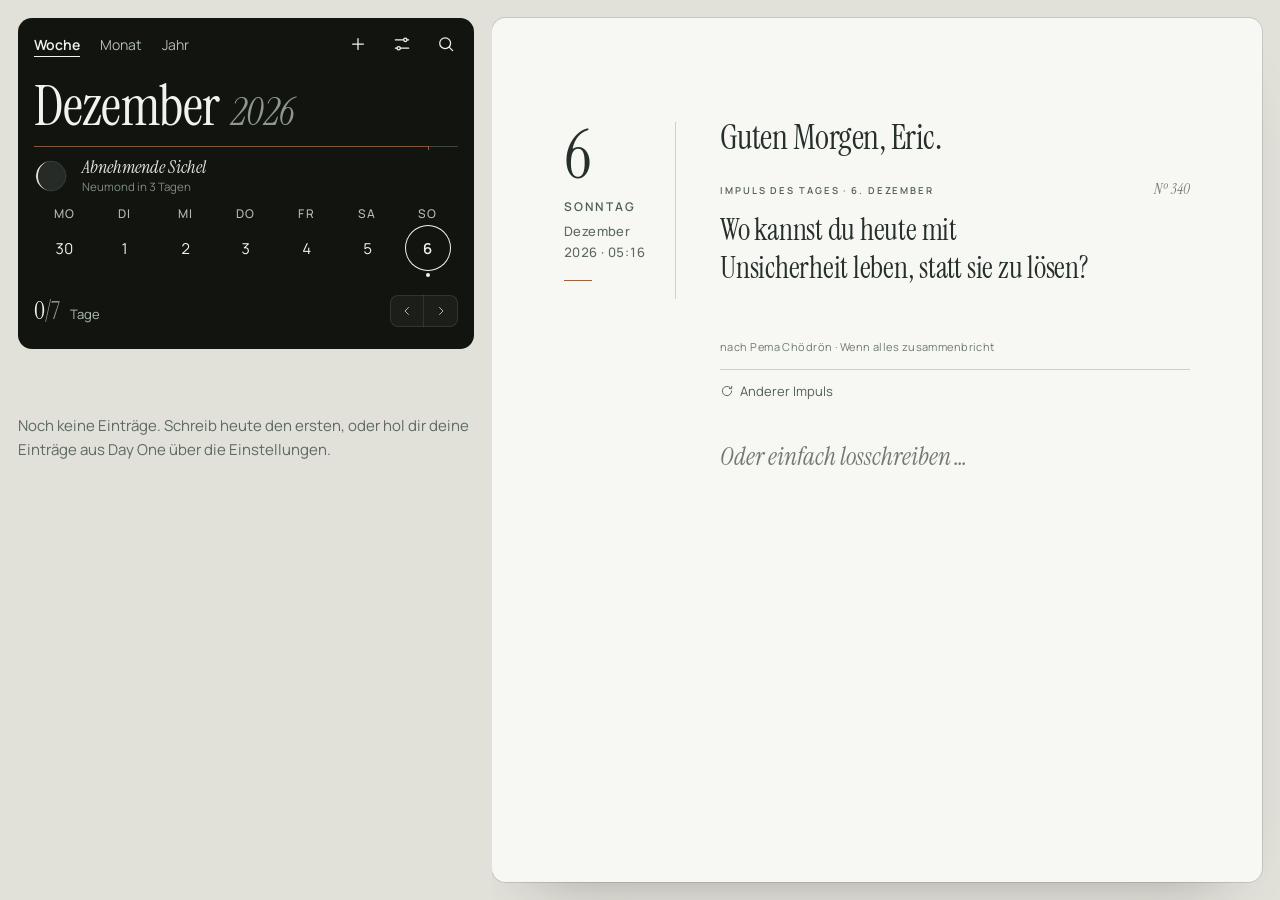
==== index.html @ 0375ea0b "Jahreslinie, Mond, Ort & Wetter (PLAN 7) Co-Authored-By: Claude Opus 5.5 <noreply@anthropic.com> Cla" ====
<!doctype html>
<html lang="de">
<head>
<meta charset="utf-8">
<meta name="viewport" content="width=device-width, initial-scale=1, viewport-fit=cover">
<title>Journal</title>
<meta name="theme-color" content="#12150f">
<script>/* Licht schon vor dem ersten Bild setzen – sonst blendet der Hintergrund beim Öffnen sichtbar nach */
try { var L = localStorage.getItem('journal.light') || 'auto', H = new Date().getHours(), R = document.documentElement;
  R.dataset.light = L === 'auto' ? (H >= 5 && H < 10 ? 'morgen' : H >= 17 && H < 21 ? 'abend' : (H >= 21 || H < 5) ? 'spaet' : 'tag') : 'tag';
  if (L === 'nacht') R.classList.add('night'); } catch (e) {}</script>
<meta name="apple-mobile-web-app-capable" content="yes">
<meta name="mobile-web-app-capable" content="yes">
<meta name="apple-mobile-web-app-status-bar-style" content="black-translucent">
<meta name="apple-mobile-web-app-title" content="Journal">
<link rel="manifest" href="manifest.webmanifest">
<link rel="apple-touch-icon" href="icons/apple-touch-icon.png">
<link rel="icon" href="icons/icon-192.png">
<link rel="preconnect" href="https://fonts.googleapis.com">
<link rel="preconnect" href="https://fonts.gstatic.com" crossorigin>
<link href="https://fonts.googleapis.com/css2?family=Instrument+Serif:ital@0;1&family=Manrope:wght@400;500;600&family=Newsreader:ital,opsz,wght@0,6..72,400;0,6..72,500;1,6..72,400&display=swap" rel="stylesheet">
<style>
:root{
  --paper:#eeece6; --stone:#e3e2dc; --ink:#26302b; --ink2:#4a554e; --muted:#5d6a62; --olive:#506055; --line:#cfd0c8;
  --night:#12150f; --linen:#f2f3ef; --mist:#b1bdb3; --dim:#8d998f; --nline:#3b4740; --empty:#d4d4cb;
  --serif:'Instrument Serif', Georgia, 'Times New Roman', serif;
  --sans:'Manrope', system-ui, -apple-system, 'Segoe UI', sans-serif;
  --safe-t:env(safe-area-inset-top, 0px); --safe-b:env(safe-area-inset-bottom, 0px);
  --ease:cubic-bezier(0.2, 0.7, 0.2, 1);
  --sheet:cubic-bezier(0.32, 0.72, 0, 1); /* iOS-artige Kurve, wie bei Vaul */
  --t1:.16s; --t2:.28s; --t3:.55s; --t4:.82s; /* Bewegungssystem: nur diese Dauern */
  --dimtext:#6f7a71; /* grauer Hilfstext auf Papier (4,5:1); --dim bleibt für Symbole und dunklen Kopf */
  --copper:#a35f3a;
  --side:492px; --sheetbg:#f6f5f1; --card:rgba(38,48,43,.05); --cardh:rgba(38,48,43,.085); --cardp:rgba(38,48,43,.12);
}
*{box-sizing:border-box;-webkit-tap-highlight-color:transparent}
html{touch-action:manipulation;overscroll-behavior:none}
button,label,.hero,.pnav,.enav,.legend,.kicker,.stats,.minibar{-webkit-user-select:none;user-select:none;-webkit-touch-callout:none}
[contenteditable],input{-webkit-user-select:text;user-select:text}
html,body{margin:0;height:100%;background:var(--night);color:var(--ink);font-family:var(--sans);-webkit-font-smoothing:antialiased;-webkit-text-size-adjust:100%}
body{overflow:hidden;overscroll-behavior:none}
button{font:inherit;color:inherit;background:none;border:0;padding:0;margin:0;cursor:pointer}
button:focus-visible,a:focus-visible,label:focus-within{outline:2px solid var(--olive);outline-offset:2px}
[contenteditable]:focus,[contenteditable]:focus-visible{outline:none}
[hidden]{display:none !important}
.sr{position:absolute;width:1px;height:1px;overflow:hidden;clip:rect(0 0 0 0);white-space:nowrap}
.statusfill{position:fixed;left:0;right:0;top:0;height:var(--safe-t);background:var(--night);z-index:50;pointer-events:none}

.app{position:fixed;inset:0;overflow:hidden}
.view{position:absolute;inset:0;background:var(--paper);overflow-y:auto;overflow-x:hidden;-webkit-overflow-scrolling:touch;overscroll-behavior-y:contain;
  transition:transform .44s var(--sheet), visibility 0s linear 0s}
.view.dragging{will-change:transform}
.view::after{content:'';position:fixed;inset:0;background:#080a08;opacity:0;pointer-events:none;transition:opacity .44s var(--sheet);z-index:20}
.view.is-under::after{opacity:var(--dim,.12)}
.view.dragging::after{transition:none}
.view.is-top{transform:none;visibility:visible;z-index:3;box-shadow:-1px 0 0 rgba(8,10,8,.12), -10px 0 24px -14px rgba(8,10,8,.3)}
.view.is-under{transform:translateX(-28%);visibility:visible;z-index:2}
.view.is-off{transform:translateX(100%);visibility:hidden;z-index:1;transition:transform .44s var(--sheet), visibility 0s linear .44s}
#home{box-shadow:none}
.view.dragging{transition:none}
.view.sheeting{border-radius:var(--r,0px) var(--r,0px) 0 0;box-shadow:0 -1px 0 rgba(8,10,8,.06), 0 -18px 40px -24px rgba(8,10,8,.55)}
.view.sheet-under{border-radius:14px;transform-origin:50% 0}

/* shared type */
.title{margin:8px 0 0;height:64px;display:flex;align-items:baseline;gap:12px;font-family:var(--serif);font-weight:400;white-space:nowrap}
.title .t{font-size:64px;line-height:64px;letter-spacing:-.015em}
.title .y{font-size:44px;line-height:1;font-style:italic;color:var(--dim)}
.kicker{font-size:12px;font-weight:500;letter-spacing:.18em;text-transform:uppercase;color:var(--olive)}
.iconbtn{width:44px;height:44px;display:flex;align-items:center;justify-content:center;border-radius:50%}
.count{font-family:var(--serif);font-size:30px;line-height:1;font-variant-numeric:tabular-nums}
.count .of{color:var(--dim)}

/* home */
#home{background:linear-gradient(var(--night) 0 50%, var(--paper) 50% 100%)}
.hero{background:var(--night);color:var(--linen);padding:calc(var(--safe-t) + 8px) 24px 20px}
#home > .hero:first-of-type{padding-bottom:0}
.herorest{padding-top:0;padding-bottom:8px;display:flow-root}
.stickytitle{position:sticky;top:var(--safe-t);z-index:6;background:var(--night);color:var(--linen);padding:0 24px}
.stickytitle .title{margin:0;padding-top:8px;height:72px;position:relative;z-index:1;clip-path:inset(-40px -40px -14px -40px)} /* Rollen endet an der Kante der dunklen Fläche – Unterlängen bleiben sichtbar */
.stickytitle::after{content:'';position:absolute;left:0;right:0;top:100%;height:28px;opacity:0;transition:opacity .2s var(--ease);pointer-events:none;
  background:linear-gradient(var(--night), var(--night)) left top / 100% 14px no-repeat,
             radial-gradient(circle at 100% 100%, transparent 13.5px, var(--night) 14px) left bottom / 14px 14px no-repeat,
             radial-gradient(circle at 0 100%, transparent 13.5px, var(--night) 14px) right bottom / 14px 14px no-repeat} /* die Liste läuft mit runden Ecken unter dem Kopf durch – wie ein Blatt */
.stickytitle.stuck::after{opacity:1}
@media (max-width:959px){.stickytitle::after{display:none}}
.stickysearch{position:absolute;right:14px;top:8px;color:var(--linen);opacity:0;transform:translateY(-12px);pointer-events:none;
  transition:opacity .3s var(--ease), transform .45s var(--sheet)}
.stickytitle.stuck .stickysearch{opacity:1;transform:none;pointer-events:auto}
#homeTitle,#homeTitleNext{transform-origin:0 70%;transition:scale .5s var(--sheet)}
.stickytitle .titlenext{position:absolute;left:24px;top:0;opacity:0;pointer-events:none}
.topbar{height:44px;display:flex;justify-content:flex-end;align-items:center;gap:0;margin-right:-10px}
.weekline{height:1px;background:var(--nline);margin-top:16px;position:relative}
.todayline{position:relative;height:20px;margin-top:4px;--hw:0px;--gl:0px;--gr:0px;--c:-4px} /* --c: optische Mitte für die Kursive */
.todayline::before,.todayline::after{content:'';position:absolute;top:50%;height:1px;background:var(--nline);transition:width .55s var(--sheet)}
.todayline::before{left:0;width:calc(50% + var(--c) - var(--hw) - var(--gl))}
.todayline::after{right:0;width:calc(50% - var(--c) - var(--hw) - var(--gr))}
.todayline.on{--hw:var(--hwon,28px)}
.todayline.on.dir-r{--gl:10px;--gr:36px} .todayline.on.dir-l{--gl:36px;--gr:10px}
.twbtn{position:absolute;left:50%;top:50%;width:180px;height:44px;transform:translate(-50%,-50%);opacity:0;pointer-events:none;transition:opacity .45s var(--ease)}
.todayline.on .twbtn{opacity:1;pointer-events:auto}
.twbtn .tw{position:absolute;left:50%;top:50%;transform:translate(calc(-50% + var(--c)),-50%);color:var(--linen);font-family:var(--serif);font-style:italic;font-size:21px;line-height:1;white-space:nowrap}
.twbtn .ar{position:absolute;top:50%;margin-top:-9px;color:var(--linen);transition:opacity .3s var(--ease)}
.twbtn .ar-r{left:calc(50% + var(--c) + var(--hw) + 9px)}
.twbtn .ar-l{right:calc(50% - var(--c) + var(--hw) + 9px)}
.todayline.dir-r .ar-l,.todayline.dir-l .ar-r{opacity:0}
.twbtn:active .tw,.twbtn:active .ar{opacity:.6}
/* iPhone-Startseite (PLAN 4a): Monat im dunklen Kopf. Der Monatsblock (.weekwrap, 6 Zeilen à 48px) bleibt beim Scrollen mit dem Finger 1:1 gekoppelt:
   er hängt oben fest (sticky, top negativ), die Zeilen laufen über --p (0 offen … 1 eingeklappt, aus der Scrollposition) zur Woche des gewählten Tages zusammen. */
.mwd{position:sticky;top:calc(var(--safe-t) + var(--tb, 80px) + 16px);z-index:6;height:28px;background:var(--night);color:var(--mist);padding:6px 24px 0;box-sizing:border-box;
  display:grid;grid-template-columns:repeat(7,minmax(0,1fr));text-align:center;font-size:12px;font-weight:500;letter-spacing:.1em;line-height:14px}
.yline{position:relative;height:1px;background:var(--nline);--yp:50%}
.yline::before{content:'';position:absolute;left:0;top:0;height:1px;width:var(--yp);background:color-mix(in srgb, var(--copper) 70%, transparent)}
.yline::after{content:'';position:absolute;top:-3px;left:var(--yp);width:1px;height:7px;background:var(--copper)}
.ylinew{position:sticky;top:calc(var(--safe-t) + var(--tb, 80px));z-index:6;height:16px;background:var(--night);padding:8px 24px 0;box-sizing:border-box} /* Jahreslinie (PLAN 7): kupfern bis heute, mit Marke */
.ylinew .yrmini{top:-2px;margin-top:0;z-index:3}
/* Mond und Sonne (PLAN 7): eine leise Zeile unter der Jahreslinie; scrollt am iPhone unter die Linie weg */
.sky{display:flex;align-items:center;gap:14px;height:34px;color:var(--mist)}
.skyw{background:var(--night);padding:8px 24px 12px}
.sky .moon{flex:0 0 34px;width:34px;height:34px;display:block}
.sky .mtx{display:flex;flex-direction:column;gap:2px;min-width:0}
.sky .mn{font-family:var(--serif);font-style:italic;font-size:18px;line-height:1.1;color:#e2e6df;white-space:nowrap}
.sky .mx{font-size:11.5px;line-height:1.2;color:#7f8b81;font-variant-numeric:tabular-nums;white-space:nowrap}
.sky .sun{margin-left:auto;display:flex;align-items:center;gap:14px;font-size:12px;color:#9aa59c;font-variant-numeric:tabular-nums;opacity:0;transition:opacity var(--t3) var(--ease)}
.sky .sun.on{opacity:1}
.sky .sun > span{display:flex;align-items:center;gap:6px}
.sky .sun svg{width:15px;height:15px}
.weekwrap{position:sticky;top:calc(var(--safe-t) + var(--tb, 80px) + 44px - var(--hch, 240px));z-index:5;height:calc(var(--hch, 240px) + 48px);background:var(--night);overflow-x:clip;overflow-y:visible;touch-action:pan-y;--p:0;transition:height var(--t3) var(--sheet)} /* --hch = (Zeilen − 1) × 48px: der Block ist so hoch wie der Monat Zeilen hat */
.weekwrap::after{content:'';position:absolute;left:0;right:0;top:100%;height:28px;opacity:0;transition:opacity var(--t1) var(--ease);pointer-events:none;
  background:linear-gradient(var(--night), var(--night)) left top / 100% 14px no-repeat,
             radial-gradient(circle at 100% 100%, transparent 13.5px, var(--night) 14px) left bottom / 14px 14px no-repeat,
             radial-gradient(circle at 0 100%, transparent 13.5px, var(--night) 14px) right bottom / 14px 14px no-repeat} /* die Liste läuft mit runden Ecken unter der eingeklappten Woche durch */
.weekwrap.pinned::after{opacity:1}
.wkmini,.yrmini{position:absolute;right:24px;top:100%;margin-top:-6px;z-index:2;height:20px;padding:0 10px 0 7px;border-radius:10px;display:flex;align-items:center;gap:5px;background:var(--night);color:var(--linen);
  box-shadow:inset 0 0 0 1px rgba(242,243,239,.2);font-family:var(--serif);font-style:italic;font-size:15px;line-height:1;opacity:0;transform:translate3d(0,-6px,0) scale(.92);pointer-events:none;
  transition:opacity var(--t1) var(--ease), transform var(--t2) var(--sheet)} /* eingeklappt: kleine Heute-Kapsel am unteren Rand des Kopfs, damit man auch beim Scrollen zurück zu heute kommt */
.wkmini.on,.yrmini.on{opacity:1;transform:none;pointer-events:auto;transition:opacity var(--t2) var(--ease), transform var(--t3) var(--sheet)}
.wkmini svg,.yrmini svg{width:10px;height:10px;transition:transform var(--t2) var(--sheet)} .wkmini.dir-r svg,.yrmini.dir-r svg{transform:rotate(180deg)}

/* Jahr (PLAN 4b): Ein Tipp auf den Monatstitel zoomt den Monat an seinen Platz im Jahr (iPhone: Kopf der Startseite, Mac: Seitenleiste).
   Die Jahresebene (.ylay) liegt als eigene Ebene über dem Monat: jeder Tag ist ein absolut platziertes Feld (.yz), Monate/Übersicht sind nur zwei Lagen
   derselben Felder (--mx/--my bzw. --ox/--oy), dadurch wandert beim Umschalten jeder Tag einzeln (0,9s --sheet, gestaffelt nach Monat) und alles ist
   unterbrechbar: Klassen (.pre, .o, .zhide) umschalten, die Übergänge kehren von der aktuellen Stelle um. */
.zmo{transform-origin:0 0;transition:transform .9s var(--sheet), opacity var(--t3) var(--ease) .4s}
.zmo.zhide{transform:translate3d(var(--zx,0px),var(--zy,0px),0) scale(var(--zsx,.3),var(--zsy,.3));opacity:0;pointer-events:none;transition:transform .9s var(--sheet), opacity var(--t2) var(--ease) .5s}
.ylay{position:absolute;left:0;top:0;right:0;height:100%;z-index:3;visibility:visible;transition:visibility 0s;--ms:11px;--mfs:7.5px;--ys:#4a564e}
.ylay.mac{--ms:10px;--mfs:7px}
.ylay.pre{visibility:hidden;transition:visibility 0s 1.2s}
.ylay .yz{position:absolute;display:grid;place-items:center;pointer-events:none;left:var(--mx);top:var(--my);width:var(--mw);height:var(--mh);
  transition:left .9s var(--sheet) var(--sdl,0s), top .9s var(--sheet) var(--sdl,0s), width .9s var(--sheet) var(--sdl,0s), height .9s var(--sheet) var(--sdl,0s), opacity var(--t3) var(--ease) var(--edl,0s), transform var(--t4) var(--sheet) var(--edl,0s)}
.ylay.o .yz{left:var(--ox);top:var(--oy);width:var(--ow);height:var(--oh)}
.ylay.pre .yz{opacity:0;transform:translate3d(var(--ax,0px),var(--ay,0px),0) scale(.9);
  transition:left .9s var(--sheet) var(--sdl,0s), top .9s var(--sheet) var(--sdl,0s), width .9s var(--sheet) var(--sdl,0s), height .9s var(--sheet) var(--sdl,0s), opacity var(--t2) var(--ease), transform var(--t4) var(--sheet)}
.ylay .yz i{display:grid;place-items:center;position:relative;width:var(--ms);height:var(--ms);border-radius:50%;font-style:normal;font-weight:600;font-size:var(--mfs);line-height:1;font-variant-numeric:tabular-nums;color:var(--mist);
  transition:width .9s var(--sheet) var(--sdl,0s), height .9s var(--sheet) var(--sdl,0s), font-size var(--t3) var(--ease), background-color var(--t3) var(--ease), color var(--t3) var(--ease), box-shadow var(--t3) var(--ease)}
.ylay .yz.e i{background:var(--linen);color:var(--night)}
.ylay .yz.f i{color:var(--ys)}
.ylay .yz.t i{color:var(--linen);box-shadow:inset 0 0 0 1px var(--linen)}
.ylay .yz.e.n i{box-shadow:0 0 0 1.5px var(--night), 0 0 0 2.5px var(--linen)}
.ylay.o .yz i{width:6px;height:6px;font-size:0}
.ylay.o .yz.m i{background:var(--nline)}
.ylay.o .yz.f i{width:2px;height:2px;background:var(--ys)}
.ylay.o .yz.t i{width:8px;height:8px;box-shadow:inset 0 0 0 1.5px var(--linen)}
.ylay.o .yz.e.n i{box-shadow:0 0 0 1.5px var(--night), 0 0 0 2.5px var(--linen)}
.ylay .yl{position:absolute;left:var(--lmx);top:var(--lmy);font-size:9.5px;font-weight:600;letter-spacing:.18em;line-height:1;color:var(--mist);pointer-events:none;white-space:nowrap;
  transition:left .9s var(--sheet), top .9s var(--sheet), opacity var(--t3) var(--ease) var(--edl,0s), color var(--t3) var(--ease)}
.ylay.mac .yl{font-size:10.5px}
.ylay.o .yl{left:var(--lox);top:var(--loy)}
.ylay.pre .yl{opacity:0;transition:left .9s var(--sheet), top .9s var(--sheet), opacity var(--t2) var(--ease)}
.ylay .yl.now{color:var(--linen)}
.ylay .yh{position:absolute;left:var(--hmx);top:var(--hmy);width:var(--hmw);height:var(--hmh);border:0;background:none;padding:0;border-radius:6px;cursor:pointer;-webkit-tap-highlight-color:transparent;
  transition:left .9s var(--sheet), top .9s var(--sheet), width .9s var(--sheet), height .9s var(--sheet), background-color var(--t1) var(--ease)}
.ylay.o .yh{left:var(--hox);top:var(--hoy);width:var(--how);height:var(--hoh)}
.ylay.pre .yh{pointer-events:none}
.ylay .yh:active{background:rgba(242,243,239,.08)}
@media (hover:hover) and (pointer:fine){ .ylay .yh:hover{background:rgba(242,243,239,.06)} }
.ylay .ymk,.ymk{position:absolute;left:0;right:0;top:var(--mky,2px);height:14px;font-size:12px;font-weight:500;line-height:14px;color:var(--mist);font-variant-numeric:tabular-nums;opacity:0;pointer-events:none;transition:opacity var(--t2) var(--ease)}
.ymk span{position:absolute;top:0;transform:translateX(-50%)}
.ylay.o:not(.pre) .ymk{opacity:1;transition:opacity var(--t3) var(--ease) .3s}
.yseg{visibility:hidden;position:relative;display:inline-grid;grid-template-columns:1fr 1fr;height:32px;border-radius:16px;box-shadow:inset 0 0 0 1px var(--nline);opacity:0;pointer-events:none;transform:scale(.96);
  transition:opacity var(--t2) var(--ease), transform var(--t2) var(--sheet), visibility 0s var(--t2)}
.yseg button{position:relative;z-index:1;width:86px;padding:0;font-size:12.5px;font-weight:500;color:var(--mist);transition:color var(--t3) var(--ease)}
.yseg button[aria-pressed="true"]{color:var(--night)}
.yseg .ysk{position:absolute;top:2px;bottom:2px;left:2px;width:calc(50% - 2px);border-radius:14px;background:var(--linen);transition:transform var(--t3) var(--sheet)}
.yseg.o .ysk{transform:translateX(100%)}
#home.yr .yseg,#sidecal.is-year .yseg{visibility:visible;opacity:1;pointer-events:auto;transform:none;transition:opacity var(--t3) var(--ease) .25s, transform var(--t3) var(--sheet) .25s, visibility 0s}
.hfr{position:relative}
.hfr .yseg{position:absolute;right:34px;top:50%;margin-top:-16px}
.scnav .yseg{position:absolute;left:50%;top:50%;margin:-16px 0 0 -86px}
.mwd > span{transition:opacity var(--t2) var(--ease)}
.mwd .ymk{top:6px}
#home.yr.yo .mwd .ymk{opacity:1;transition:opacity var(--t3) var(--ease) .3s}
#home.yr .mwd > span:not(.ymk){opacity:0}
.weekwrap.yrt{transition-duration:.9s}
.weekwrap.yr{height:var(--yh,472px)}
#home.yr,#home.ylock{overflow:hidden}
.snap,.snap *{transition:none !important}
.ylay.dragging .yz{transform:translate3d(var(--dx,0px),0,0);opacity:var(--do,1);transition:none}
#home.yr .wkpill{opacity:0;pointer-events:none}
.wkpill{transition:opacity var(--t3) var(--ease)}
#home.yr .wkpill{transition:opacity var(--t2) var(--ease)}
#home .list,#home .fadebot{transition:background-color 1.2s, opacity var(--t3) var(--ease) .3s}
#home.yr .list,#home.yr .fadebot{opacity:.5;pointer-events:none;transition:background-color 1.2s, opacity var(--t2) var(--ease)}
.calpanel{position:relative}
@media (prefers-reduced-motion:reduce){ .ylay *,.zmo,.zmo.zhide,.yseg,.yseg *{transition-duration:.01s !important;transition-delay:0s !important} }
.stickytitle.stuck .stickysearch{transition-delay:.18s}
.mpanel{flex:0 0 33.3333%;padding:0 24px;display:grid;grid-template-columns:repeat(7,minmax(0,1fr));grid-auto-rows:48px;align-content:start}
.mday{height:48px;display:flex;justify-content:center;align-items:flex-start;padding:4px 0 0;
  transform:translate3d(0,calc((var(--hch, 240px) - var(--r) * 48px) * var(--p)),0)}
.mday:not(.srow){opacity:max(0, calc(1 - var(--p) * 1.8));transform:translate3d(0,calc((var(--hch, 240px) - var(--r) * 48px) * var(--p)),0) scale(calc(1 - .12 * var(--p)))}
.mday.out:not(.srow){opacity:min(.32, max(0, calc(1 - var(--p) * 1.8)))}
.mday.out.srow{opacity:calc(.32 + .68 * var(--p))}
.weekwrap.col .mday:not(.srow){pointer-events:none}
.mday .dot{transition:transform var(--t1) var(--ease)}
.mday:active .dot{transform:scale(.9)}
#weektrack .dot,#weektrack .is-sel .dot{box-shadow:none}
#weektrack .dot::before{content:'';position:absolute;inset:-4px;border-radius:50%;box-shadow:0 0 0 1px var(--linen);opacity:0;transform:scale(.86);
  transition:opacity var(--t1) var(--ease), transform var(--t3) var(--sheet);pointer-events:none;will-change:transform,opacity} /* Ring = eigene Ebene: nur opacity/scale, kein Schatten-Übergang */
#weektrack .is-sel .dot::before{opacity:1;transform:none;transition:opacity var(--t2) var(--ease), transform var(--t3) var(--sheet)}
#weektrack .dot::after{top:calc(100% + 4px)}
.weektrack,.caltrack{display:flex;width:300%;transform:translateX(-33.3333%)}
.weekpanel{flex:0 0 33.3333%;padding:0 24px;display:grid;grid-template-columns:repeat(7,minmax(0,1fr))}
.wday{display:flex;flex-direction:column;align-items:center;gap:8px}
.wday .wd{font-size:12px;font-weight:500;letter-spacing:.1em;color:var(--mist)}
.dot{width:36px;height:36px;border-radius:50%;display:flex;align-items:center;justify-content:center;font-size:15px;font-weight:600;font-variant-numeric:tabular-nums}
.dark .is-entry .dot{background:var(--linen);color:var(--night)}

.dark .is-missed .dot{font-weight:400;color:var(--linen)}
.dark .is-future .dot{font-weight:400;color:var(--dim)}
.herofoot{display:flex;justify-content:space-between;align-items:center;height:40px;font-size:13px;gap:16px}
.herofoot .linkbtn{height:auto;padding:14px 0;align-items:baseline}
.calbtn{width:44px;height:44px;margin-right:-10px;border-radius:50%;display:flex;align-items:center;justify-content:center;color:var(--linen);transition:transform .16s var(--ease), opacity .16s var(--ease)}
.calbtn:active{transform:scale(.9);opacity:.6}
.herofoot .linkbtn svg{align-self:center}
@keyframes softin{from{opacity:0;transform:translateY(4px)}to{opacity:1;transform:none}}
.soft-in{animation:softin .5s var(--ease)}
#weekStat,#weekStat .count,#weekStat .lbl,#calStats .count,#calStats .lbl,#calTitle{transition:opacity .35s var(--ease)}
#weekStat.is-empty .count,#weekStat.is-empty .lbl,#calStats.is-empty .count,#calStats.is-empty .lbl{opacity:0}
.floatbtn{position:fixed;right:20px;bottom:calc(var(--safe-b) + 22px + var(--kb, 0px));width:58px;height:58px;border-radius:50%;z-index:15;
  background:var(--night);color:var(--linen);display:flex;align-items:center;justify-content:center;
  box-shadow:0 16px 32px -14px rgba(8,10,8,.6), 0 2px 6px rgba(8,10,8,.12), inset 0 0 0 1px rgba(242,243,239,.07);
  transition:transform .18s var(--ease), bottom .3s var(--sheet)}
.floatbtn:active{transform:scale(.92)}
.floatbtn.away{transform:translateY(calc(100% + 40px));opacity:0;pointer-events:none;transition:transform .35s var(--sheet), opacity .25s var(--ease)}
.floatbtn svg{position:absolute;transition:opacity .22s var(--ease), transform .3s var(--sheet)}
.floatbtn svg{position:static}
#entry.is-typing .floatbtn{transform:translateY(calc(100% + 40px));opacity:0;pointer-events:none;transition:transform .35s var(--sheet), opacity .2s var(--ease)}
#home .fabwrap{display:none}
@media (max-width:959px){#home #list{padding-bottom:calc(var(--safe-b) + 104px)}
  /* Eintrag gleitet als Blatt von unten herein; die Ansicht darunter tritt leicht verkleinert zurück */
  .view{transition:transform .5s var(--sheet), border-radius .5s var(--sheet), visibility 0s linear 0s}
  #entry{top:calc(var(--safe-t) + 10px);border-radius:14px 14px 0 0}
  #entry.is-top{box-shadow:0 -1px 0 rgba(8,10,8,.05), 0 -18px 40px -24px rgba(8,10,8,.5)}
  #entry.is-off{transform:translate3d(0,100%,0);transition:transform .5s var(--sheet), visibility 0s linear .5s}
  #entry .entry{padding-top:8px}
  #entry .enav{top:var(--vvtop, 0px)}
  .view.is-under.under-sheet{transform:translate3d(0,10px,0) scale(.94);border-radius:14px;transform-origin:50% 0;--dim:.28}
  #home > .herorest{padding-bottom:28px}
  #home > .list{position:relative;z-index:1;margin-top:-20px;border-radius:14px 14px 0 0}
  #calendar .calhero{padding-bottom:20px}
  #calendar .calbody{position:relative;margin-top:-20px;border-radius:14px 14px 0 0}}
.homeplus.off{opacity:0;transform:scale(.8);pointer-events:none;transition:opacity .2s var(--ease), transform .3s var(--sheet)}
.page.wide{padding-bottom:calc(var(--safe-b) + 110px)}
.calbody{padding-bottom:calc(var(--safe-b) + 110px);background:var(--paper);min-height:calc(100% - 260px)}
#calendar{background:linear-gradient(var(--night) 0 50%, var(--paper) 50% 100%)}
.herofoot .stat{display:flex;align-items:baseline;gap:10px}
.herofoot .count{font-size:21px;color:var(--linen)}
.herofoot .lbl{color:var(--mist)}
.linkbtn{display:flex;align-items:center;gap:6px;height:44px;font-weight:500}
.sidecal{display:none}
.topbar .sctabs{display:none} /* iPhone: Woche · Monat · Jahr nur in der Kalender-Ansicht */
.dsearch{display:none}
/* Suche lässt Tage leuchten (iPhone + Mac): nur Treffer-Tage in Woche, Monat und beiden Jahresansichten bekommen Lichtschein, nacheinander (--gl), alles andere tritt zurück */
:root{--glow:0 0 0 4px rgba(242,243,239,.10), 0 0 22px rgba(242,243,239,.38); --glows:0 0 0 2px rgba(242,243,239,.10), 0 0 10px rgba(242,243,239,.45)}
@keyframes glowin{from{box-shadow:0 0 0 0 rgba(242,243,239,0), 0 0 0 0 rgba(242,243,239,0)}}
#home.sq :is(.wday,.mday,.mgrid .cell).is-entry .dot{box-shadow:var(--glow);animation:glowin var(--t4) var(--ease) var(--gl,0ms) backwards}
#home.sq :is(.wday,.mday,.mgrid .cell):not(.is-entry) .dot{color:#5d685f;transition:color var(--t3) var(--ease)}
#home.sq .ylay .yz.e i{box-shadow:var(--glows);animation:glowin var(--t4) var(--ease) var(--gl,0ms) backwards}
#home.sq .ylay .yz.e.n i{box-shadow:0 0 0 1.5px var(--night), 0 0 0 2.5px var(--linen), var(--glows)}
#home.sq .ylay .yz:not(.e) i{color:#3a433b} #home.sq .ylay.o .yz:not(.e) i{background:#1d231e}
#home.sq .ylay .yl:not(.lit){color:#3f483f}
#home.sq .ylay .yl.lit{color:var(--linen)}
/* iPhone: Vorschläge über den Treffern */
@media (max-width:959px){ #list .hitcount{padding:14px 12px 4px} }
.qchips{display:flex;gap:8px;padding:2px 40px 12px 12px;overflow-x:auto;scrollbar-width:none;-webkit-mask-image:linear-gradient(to right,#000 calc(100% - 36px),transparent);mask-image:linear-gradient(to right,#000 calc(100% - 36px),transparent)} /* weicher Auslauf rechts, wenn die Chips seitlich laufen */
.qempty{margin:0;padding:26px 12px;font:italic 400 22px/1.3 var(--serif);color:var(--dimtext);text-wrap:balance}
.qhint{margin:0;padding:2px 12px 10px;font-size:14px;color:var(--muted)}
.qchips::-webkit-scrollbar{display:none}
.qchip{flex:none;height:30px;padding:0 13px;border:1px solid var(--line);border-radius:15px;background:transparent;font-family:inherit;font-size:12.5px;font-weight:500;color:var(--olive);cursor:pointer;-webkit-tap-highlight-color:transparent;
  animation:chipin var(--t3) var(--ease) calc(var(--i) * 40ms) backwards;transition:background-color var(--t1) var(--ease)}
.qchip:active{background:var(--stone)}
@keyframes chipin{from{opacity:0;transform:translateY(6px);filter:blur(3px)}}
.searchbtn{position:relative}
.searchbtn svg{position:absolute;transition:opacity .2s var(--ease), transform .45s var(--sheet)}
.searchbtn .i-x{opacity:0;transform:rotate(-90deg) scale(.5)}
#home.searching .searchbtn .i-mag{opacity:0;transform:rotate(90deg) scale(.5)}
#home.searching .searchbtn .i-x{opacity:1;transform:none}
.topbar .setbtn,.topbar .newbtn{transition:opacity .25s var(--ease), transform .45s var(--sheet)}
#home.searching .topbar .setbtn,#home.searching .topbar .newbtn{opacity:0;transform:translateX(-8px);pointer-events:none}
.newbtn{display:none;position:relative}
.listfade{display:none}
/* Mac: eigene Scroll-Leiste (der Safari-Balken verschwindet zu schnell zum Greifen) mit Jahres-Legende */
@media (min-width: 960px){ #home > #list{scrollbar-width:none} #home > #list::-webkit-scrollbar{display:none} }
.rail{position:fixed;left:0;top:0;z-index:39;width:14px;opacity:0;pointer-events:none;transition:opacity .5s var(--ease);touch-action:none;cursor:default}
.rail.on{opacity:1;pointer-events:auto;transition-duration:.2s}
.rail::before{content:'';position:absolute;right:5px;top:0;bottom:0;width:2px;border-radius:1px;background:rgba(38,48,43,.08);opacity:0;transition:opacity .3s var(--ease)}
.rail.legend::before{opacity:1}
.rail-t{position:absolute;right:4px;top:0;width:4px;border-radius:3px;background:rgba(38,48,43,.3);transition:width .2s var(--ease), right .2s var(--ease), background-color .2s var(--ease)}
.rail.legend .rail-t,.rail.drag .rail-t{width:6px;right:3px;background:rgba(38,48,43,.5)}
html.night .rail::before{background:rgba(242,243,239,.08)}
html.night .rail-t{background:rgba(242,243,239,.25)} html.night .rail.legend .rail-t,html.night .rail.drag .rail-t{background:rgba(242,243,239,.45)}
.rail-y{position:absolute;right:16px;top:0;bottom:0;width:0}
.ry{position:absolute;right:0;transform:translate3d(6px,-50%,0);padding:3px 8px 4px;border-radius:6px;background:var(--paper);color:var(--muted);
  font-family:var(--serif);font-style:italic;font-size:16px;line-height:1;white-space:nowrap;opacity:0;pointer-events:none;
  box-shadow:0 0 0 1px rgba(38,48,43,.06);transition:opacity .25s var(--ease), transform .4s var(--sheet), color .2s var(--ease)}
.rail.legend .ry{opacity:1;transform:translate3d(0,-50%,0);pointer-events:auto}
.ry:hover{color:var(--ink)}
html.night .ry{box-shadow:0 0 0 1px rgba(242,243,239,.08)}
/* Monat beim Ziehen und schnellen Scrollen: kleine Pille links neben der Leiste */
.scrub{position:fixed;left:0;top:0;z-index:41;pointer-events:none;padding:6px 12px 7px;border-radius:8px;background:var(--night);color:var(--linen);
  font-family:var(--serif);font-size:19px;line-height:1;white-space:nowrap;box-shadow:0 10px 24px -14px rgba(0,0,0,.45);opacity:0;transition:opacity .35s var(--ease)}
.scrub i{color:var(--mist)}
.scrub.on{opacity:1;transition-duration:.18s}
html.night .scrub{background:var(--linen);color:#12150f}
html.night .scrub i{color:#6f7a71}
/* Hinweise beim Darüberfahren (nur Mac/Maus): erscheinen erst nach einer knappen Sekunde, ganz weich und ohne Fläche hinter dem Symbol */
.topbar [data-tip]{position:relative}
.topbar [data-tip]::after{content:attr(data-tip);position:absolute;top:calc(100% + 6px);left:50%;transform:translate(-50%,-4px);white-space:nowrap;
  padding:6px 10px;border-radius:8px;background:var(--linen);color:var(--night);font-family:var(--sans);font-size:12px;font-weight:500;letter-spacing:.01em;
  opacity:0;filter:blur(2px);pointer-events:none;transition:opacity .25s var(--ease), transform .3s var(--sheet), filter .25s var(--ease);z-index:5}
.topbar .searchbtn[data-tip]::after{left:auto;right:0;transform:translate(0,-4px)} /* bleibt in der Karte */
@media (hover:hover) and (pointer:fine){
  .topbar [data-tip]:hover::after{opacity:1;filter:blur(0);transform:translate(-50%,0);transition:opacity .6s var(--ease) .9s, transform .8s var(--sheet) .9s, filter .6s var(--ease) .9s}
  .topbar .searchbtn[data-tip]:hover::after{transform:translate(0,0)}
}
#home.searching .searchbtn::after,#home.set-open .setbtn::after{display:none} /* bei offener Suche/Einstellungen kein Hinweis */
.newbtn svg{transition:transform .2s var(--ease)}
.newbtn:active svg{transform:scale(.84)} /* drücken: das Plus gibt leicht nach */
.newbtn{transition:opacity .25s var(--ease), transform .45s var(--sheet)}
.newring{position:absolute;inset:7px;border-radius:50%;box-shadow:0 0 0 1px var(--linen);pointer-events:none}
.hitcount{padding:20px 0 4px}
/* Seitenleiste (Mac): großer Kalender mit Monat/Jahr */
.scnav{height:48px;display:flex;align-items:center;justify-content:space-between;position:relative;margin-top:2px}
.schome{position:absolute;right:74px;top:50%;display:flex;align-items:center;gap:7px;height:32px;padding:0 13px 0 11px;border-radius:8px;color:var(--linen);
  background:rgba(242,243,239,.06);box-shadow:inset 0 0 0 1px rgba(242,243,239,.13);
  font-family:var(--serif);font-style:italic;font-size:19px;line-height:1;opacity:0;pointer-events:none;transform:translate3d(6px,-50%,0) scale(.96);
  transition:opacity .3s var(--ease), transform .45s var(--sheet), background-color .2s var(--ease), box-shadow .2s var(--ease)}
.schome.dir-r{padding:0 11px 0 13px}
.schome span{padding-right:.04em}
.schome .ar{color:var(--mist);flex:none;transition:transform .35s var(--sheet), color .2s var(--ease)}
.schome.on{opacity:1;pointer-events:auto;transform:translate3d(0,-50%,0)}
.schome.dir-r .ar-l,.schome.dir-l .ar-r{display:none}
@media (hover:hover) and (pointer:fine){
  .schome:hover{background:rgba(242,243,239,.11);box-shadow:inset 0 0 0 1px rgba(242,243,239,.22)}
  .schome:hover .ar{color:var(--linen)}
  .schome.dir-l:hover .ar-l{transform:translateX(-2px)} .schome.dir-r:hover .ar-r{transform:translateX(2px)}
}
.schome:active{transform:translate3d(0,-50%,0) scale(.96);background:rgba(242,243,239,.15)}
.seg{position:relative;display:flex;gap:22px;font-size:14px}
.seg button{height:44px;color:var(--mist);transition:color .25s var(--ease)}
.seg button[aria-selected="true"]{color:var(--linen);font-weight:600}
.segi{position:absolute;left:0;bottom:9px;height:1px;width:0;background:var(--linen);transition:transform .45s var(--sheet), width .45s var(--sheet)}
.scarrows{display:flex;align-items:center;margin-right:-10px}
/* Zeitraum-Kapsel: ‹ Heute › als ein ruhiges Bauteil. „Heute“ ist nur außerhalb des aktuellen Zeitraums aktiv,
   dann leuchtet auch der Pfeil auf, der in Richtung heute zeigt. Die Breite ändert sich nie. */
.scpill{display:flex;align-items:stretch;height:32px;border-radius:8px;background:rgba(242,243,239,.045);box-shadow:inset 0 0 0 1px rgba(242,243,239,.1);overflow:hidden}
.scpill button{display:flex;align-items:center;justify-content:center;color:var(--mist);transition:color .3s var(--ease), background-color .2s var(--ease), transform .2s var(--sheet)}
.scp-a{width:34px}
.scp-a svg{transition:transform .35s var(--sheet)}
.scp-a[data-dir="-1"]{box-shadow:inset -1px 0 rgba(242,243,239,.09)} /* feine Trennlinie – auch, wenn die Kapsel geschlossen ist */
/* *Heute* „atmet“: im aktuellen Zeitraum ist die Kapsel nur ‹ ›; außerhalb öffnet sie sich in der Mitte und das Wort gleitet hinein.
   Die Kapsel steht rechtsbündig – daneben verschiebt sich nichts. */
.scpill .scp-h{max-width:0;padding:0;overflow:hidden;white-space:nowrap;font-family:var(--serif);font-style:italic;font-size:17px;line-height:1;color:var(--linen) !important;
  cursor:pointer;opacity:0;pointer-events:none;box-shadow:inset -1px 0 rgba(242,243,239,0);
  transition:max-width .55s var(--sheet) .16s, padding .55s var(--sheet) .16s, opacity .3s var(--ease) .3s, box-shadow .3s var(--ease) .2s, background-color .2s var(--ease)}
.scpill .scp-h.on{max-width:90px;padding:0 12px 0 11px;opacity:1;pointer-events:auto;box-shadow:inset -1px 0 rgba(242,243,239,.09);
  transition:max-width .6s var(--sheet), padding .6s var(--sheet), opacity .2s var(--ease), box-shadow .3s var(--ease), background-color .2s var(--ease)}
.scp-h span{display:block;opacity:0;filter:blur(3px);transform:translate3d(8px,0,0);
  transition:opacity .28s var(--ease), filter .3s var(--ease), transform .45s var(--sheet)}
.scp-h.dir-l span{transform:translate3d(-8px,0,0)} /* geht in die Richtung, in der heute liegt */
.scp-h.on span{opacity:1;filter:blur(0);transform:none;transition:opacity .45s var(--ease) .2s, filter .45s var(--ease) .2s, transform .6s var(--sheet) .12s}
.scpill:has(.scp-h.on.dir-l) .scp-a[data-dir="-1"],.scpill:has(.scp-h.on.dir-r) .scp-a[data-dir="1"]{color:var(--linen)}
@media (hover:hover) and (pointer:fine){
  .scpill .scp-a:hover,.scp-h.on:hover{background:rgba(242,243,239,.07);color:var(--linen)}
  .scp-a[data-dir="-1"]:hover svg{transform:translateX(-1.5px)} .scp-a[data-dir="1"]:hover svg{transform:translateX(1.5px)}
}
.scpill button:active{background:rgba(242,243,239,.12)}
.scarrows button{width:36px;height:36px;display:flex;align-items:center;justify-content:center;border-radius:50%;color:var(--mist);transition:color .2s var(--ease), background-color .2s var(--ease)}
.scarrows button:hover{color:var(--linen);background:rgba(242,243,239,.07)}
.scview{position:relative;height:312px;margin:10px -24px 0;overflow:hidden;transition:height .5s var(--sheet)}
.sidecal.is-week .scview{height:80px}
.scfoot{transition:height .5s var(--sheet), opacity .3s var(--ease), margin .5s var(--sheet)}
.sidecal .wday .wd{color:var(--mist)}

.scview .caltrack{height:100%}
.scview .calpanel{padding:0 24px}
.sidecal .wdhead{margin-bottom:4px}
.sidecal .wdhead span{color:var(--mist)}
.sidecal .cell{height:44px}
.sidecal .cell .dot{width:36px;height:36px;font-size:14px;transition:transform .12s var(--ease), box-shadow .2s var(--ease), background-color .2s var(--ease)}
.sidecal .is-today .dot{font-weight:600;color:var(--linen)}
/* Mac: Auswahl eines Tages – Ring wächst sanft nach außen statt aufzublitzen, Tag federt beim Klicken weich */
#sidecal .dot{position:relative;box-shadow:inset 0 0 0 0 rgba(242,243,239,0), inset 0 0 0 0 rgba(18,21,15,0), 0 0 0 0 var(--night), 0 0 0 0 rgba(242,243,239,0);
  transition:box-shadow .6s var(--sheet), transform .5s var(--sheet), background-color .3s var(--ease), color .3s var(--ease)}
/* Ausgewählter Tag (geöffneter Eintrag) = Ring außen; heute = kleiner heller Punkt unter dem Tag (Eric 25.11.2026, umgedreht gegenüber Entwurf B) */
#sidecal .is-now .dot{font-weight:600}
/* Ring als eigene Ebene: blendet und wächst nur über opacity/transform – kein Schatten-Übergang, keine Schriftänderung, daher kein Flackern */
#sidecal .dot::before{content:'';position:absolute;inset:-4px;border-radius:50%;box-shadow:0 0 0 1px var(--linen);opacity:0;transform:scale(.86);
  transition:opacity .18s var(--ease), transform .45s var(--sheet);pointer-events:none;will-change:transform,opacity}
#sidecal .dot,#sidecal .is-sel .dot{box-shadow:none}
#sidecal .is-sel .dot::before{opacity:1;transform:none;transition:opacity .28s var(--ease), transform .55s var(--sheet)}
#sidecal .dot::after{content:'';position:absolute;left:50%;top:calc(100% + 7px);width:4px;height:4px;margin-left:-2px;border-radius:50%;background:var(--linen);
  opacity:0;transform:scale(0);transition:opacity .2s var(--ease), transform .4s var(--sheet);pointer-events:none}
#sidecal .is-now .dot::after{opacity:1;transform:scale(1);transition:opacity .25s var(--ease), transform .55s cubic-bezier(0.34, 1.56, 0.64, 1)}
/* iPhone wie Mac: ausgewählter Tag = Ring außen (ohne Auswahl: heute), heute = kleiner Punkt darunter */
.dot{position:relative}
.dark .is-sel .dot{box-shadow:0 0 0 3px var(--night), 0 0 0 4px var(--linen)}
.light .is-sel .dot{box-shadow:0 0 0 3px var(--paper), 0 0 0 4px var(--ink)}
.light .is-now .dot{font-weight:600}
.dot::after{content:'';position:absolute;left:50%;top:calc(100% + 6px);width:4px;height:4px;margin-left:-2px;border-radius:50%;background:var(--ink);
  opacity:0;transform:scale(0);transition:opacity .2s var(--ease), transform .4s var(--sheet);pointer-events:none}
.dark .dot::after{background:var(--linen)}
.is-now .dot::after{opacity:1;transform:scale(1);transition:opacity .25s var(--ease), transform .55s cubic-bezier(0.34, 1.56, 0.64, 1)}
.sidecal .yd.e.n{box-shadow:0 0 0 1.5px var(--night), 0 0 0 2.5px var(--linen)}
.yd.e.n{box-shadow:0 0 0 1.5px var(--paper), 0 0 0 2.5px var(--ink)}
.todaypulse{position:absolute;inset:0;border-radius:50%;box-shadow:0 0 0 1px var(--linen);pointer-events:none}
/* Wischen mit dem Trackpad: nur die Tage folgen dem Finger, Kopfzeilen bleiben stehen */
#sctrack .dragging :is(.wday .dot,.mgrid .dot,.yd,.yz){transform:translate3d(var(--dx,0px),0,0);opacity:var(--do,1);transition:none}
#sidecal .wday:active .dot,#sidecal .cell:active .dot{transform:scale(.9);transition-duration:.6s, .12s, .3s, .3s}
.sidecal .ygrid{gap:3px}
.sidecal .yrow{height:21px}
.sidecal .yrow:hover{background:rgba(242,243,239,.06)}
.sidecal .ylab,.sidecal .yhead .ydots{color:var(--mist)}
.sidecal .yd.e{background:var(--linen)} .sidecal .yd.m{background:var(--nline)} .sidecal .yd.t{box-shadow:0 0 0 1.5px var(--linen) inset} .sidecal .yd.f{background:#4a564e}
.scfoot{height:40px;display:flex;align-items:center;gap:10px;font-size:13px}
.scfoot .count{font-size:22px;color:var(--linen)}
.scfoot .lbl{color:var(--mist)}
#scStat{display:flex;align-items:baseline;gap:10px;font-size:13px;transition:opacity .35s var(--ease)}
#scStat .count{font-size:24px;color:var(--linen)}
#scStat .lbl{color:var(--mist)}
#scStat.is-empty .count,#scStat.is-empty .lbl{opacity:0}
/* in der Zukunft: statt der leeren Zählung ruhig „in 2 Wochen“ – kursiv wie Heute */
#scStat,#weekStat,#calStats{position:relative}
.away{position:absolute;left:0;bottom:1px;white-space:nowrap;font-family:var(--serif);font-style:italic;font-size:19px;line-height:1;color:var(--mist);opacity:0;transform:translateY(3px);
  transition:opacity .35s var(--ease), transform .45s var(--sheet);pointer-events:none}
.is-empty > .away{opacity:1;transform:none;transition-delay:.12s}
.minibar{position:sticky;top:0;z-index:5;height:calc(var(--safe-t) + 52px);margin-bottom:calc(-1 * (var(--safe-t) + 52px));
  background:rgba(18,21,15,.9);-webkit-backdrop-filter:blur(18px) saturate(1.2);backdrop-filter:blur(18px) saturate(1.2);color:var(--linen);
  display:flex;align-items:flex-end;justify-content:space-between;padding:0 14px 4px 24px;opacity:0;transform:translateY(-6px);pointer-events:none;
  transition:opacity .24s var(--ease), transform .24s var(--ease);border-bottom:1px solid var(--nline)}
.minibar.show{opacity:1;transform:none;pointer-events:auto}
.minibar .mt{font-family:var(--serif);font-size:24px;line-height:44px}
.minibar .mt i{color:var(--dim)}
.list{background:var(--paper);padding:4px 24px 8px;min-height:55vh}
.sep{padding:28px 0 6px}
.row{display:flex;gap:18px;padding:18px 0;border-bottom:1px solid var(--line);width:100%;text-align:left;content-visibility:auto;contain-intrinsic-size:auto 104px}
.row .d{width:34px;flex-shrink:0;display:flex;flex-direction:column;gap:4px}
.row .n{font-family:var(--serif);font-size:32px;line-height:.95;font-variant-numeric:tabular-nums}
.row .wd{font-size:12px;font-weight:500;letter-spacing:.12em;color:var(--muted)}
.row .tx{display:flex;flex-direction:column;gap:4px;min-width:0;flex:1}
.row .th{display:flex;align-items:baseline;gap:12px;min-width:0}
.row .th .ti{flex:1;min-width:0}
.row .mt,.row .tm{display:none}
.row .ti{font-family:var(--serif);font-size:23px;line-height:1.1;overflow-wrap:break-word}
.row .ex{font-size:14px;line-height:1.5;color:var(--ink2);display:-webkit-box;-webkit-line-clamp:2;-webkit-box-orient:vertical;overflow:hidden}
.row.is-current{background:var(--stone);margin:0 -12px;padding-left:12px;padding-right:12px;width:calc(100% + 24px);border-radius:3px}
.emptylist{padding:40px 0;color:var(--muted);font-size:15px;line-height:1.6}
.fabwrap{position:sticky;bottom:0;z-index:4;display:flex;justify-content:center;padding:28px 24px calc(var(--safe-b) + 20px);
  background:linear-gradient(to bottom, rgba(238,236,230,0) 0%, var(--paper) 40%);pointer-events:none}
.fab{pointer-events:auto;display:flex;align-items:center;gap:10px;height:52px;padding:0 28px;border-radius:4px;background:var(--night);color:var(--linen);
  font-size:15px;font-weight:500;box-shadow:0 30px 50px -30px rgba(8,10,8,.55);transition:transform .12s var(--ease)}
.fab:active{transform:scale(.97)}
.row{transition:background-color .2s var(--ease)}
/* Einträge als ruhige Karten (iPhone + Mac); gewählter/eben geöffneter Eintrag als dunkle Fläche wie der Kopf */
.list{padding-left:12px;padding-right:12px;padding-top:10px}
#results{margin:0 -12px}
:is(#list,#results) .sep{padding-left:12px;padding-right:12px}
:is(#list,#results,.rep) .row{position:relative;overflow:hidden;padding:15px 12px 16px;border-bottom:0;border-radius:10px;gap:16px;margin-bottom:6px;background:var(--card);
    transition:background-color .38s var(--ease), color .38s var(--ease)}
:is(#list,#results,.rep) .row::before{display:none}
:is(#list,#results) .mgroup > .row:first-child::before,:is(#list,#results) .sep + .row::before{opacity:0}
:is(#list,#results,.rep) .row.is-current{margin:0 0 6px;width:100%;padding-left:12px;padding-right:12px;background:var(--ink);border-radius:10px}
:is(#list,#results,.rep) .row.is-current::before,:is(#list,#results,.rep) .row.is-current + .row::before{opacity:0}
:is(#list,#results,.rep) .row.is-current .n,:is(#list,#results,.rep) .row.is-current .ti{color:var(--linen)}
:is(#list,#results,.rep) .row.is-current .wd,:is(#list,#results,.rep) .row.is-current .ex,:is(#list,#results,.rep) .row.is-current .mt{color:var(--mist)}
:is(#list,#results,.rep) .row .mt{display:flex;align-items:center;gap:8px;flex:none;font-size:12px;font-weight:500;color:var(--muted);font-variant-numeric:tabular-nums}
:is(#list,#results,.rep) .row .ph{display:flex;align-items:center;gap:3px}
:is(#list,#results,.rep) .row .ex{-webkit-line-clamp:2}
/* Titel immer einzeilig – alle Karten im selben Rhythmus */
:is(#list,#results,.rep) .row .ti{white-space:nowrap;overflow:hidden;text-overflow:ellipsis}
/* mehrere Einträge am selben Tag: Datum nur bei der ersten Karte, danach nur die Uhrzeit; Karten eines Tages rücken zusammen, zwischen Tagen etwas mehr Luft */
:is(#list,#results,.rep) .row.cont{margin-top:-3px}
:is(#list,#results,.rep) .row.newday{margin-top:6px}
:is(#list,#results,.rep) .row.cont .n,:is(#list,#results,.rep) .row.cont .wd{display:none}
:is(#list,#results,.rep) .row.cont .tm{margin-top:5px}
:is(#list,#results,.rep) .row .d{width:40px}
:is(#list,#results,.rep) .row .tm{display:block;margin-top:2px;font-size:12px;font-weight:500;color:var(--muted);font-variant-numeric:tabular-nums} /* Datum, Tag und Uhrzeit zusammen */
:is(#list,#results,.rep) .row.is-current .tm{color:var(--mist)}
/* hell: der gewählte Eintrag ist leiser – er liegt wie das offene Blatt hell auf, mit feinem Tinten-Rand (Nacht bleibt dunkel) */
html:not(.night) :is(#list,#results,.rep) .row.is-current{background:#3a3e3b} /* gefüllt wie vorher, eine Spur heller als die Tinte */
@media (hover:hover) and (pointer:fine){
    :is(#list,#results,.rep) .row:not(.is-current):hover{background:var(--cardh)}
    :is(#list,#results,.rep) .row:not(.is-current):hover::before,:is(#list,#results,.rep) .row:not(.is-current):hover + .row::before{opacity:0}
}
:is(#list,#results,.rep) .row:not(.is-current):active{background:var(--cardp);transition-duration:0s}

/* iPhone: Eintrag nach links wischen = Löschen anbieten */
.row{position:relative;--sx:0px}
.row > span{transform:translate3d(var(--sx),0,0)}
.row.snap > span{transition:transform .42s var(--sheet)}
.row::after{content:'Löschen';position:absolute;top:0;bottom:0;right:0;width:calc(-1 * var(--sx));overflow:hidden;white-space:nowrap;
  display:flex;align-items:center;justify-content:center;background:#9b4434;color:var(--linen);font-size:14px;font-weight:500;pointer-events:none}
.row.snap::after{transition:width .42s var(--sheet)}
.row.swiping,.row.is-open{background:transparent !important}
.row.is-open::before,.row.swiping::before{opacity:0}
.confirm{position:fixed;inset:0;z-index:70}
.confirm .cback{position:absolute;inset:0;background:rgba(8,10,8,.42);opacity:0;transition:opacity .35s var(--ease)}
.confirm .cpanel{position:absolute;left:0;right:0;bottom:0;background:var(--sheetbg);border-radius:18px 18px 0 0;padding:26px 24px calc(var(--safe-b) + 18px);
  transform:translate3d(0,100%,0);transition:transform .5s var(--sheet);box-shadow:0 -18px 40px -24px rgba(8,10,8,.5)}
.confirm.show .cback{opacity:1}
.confirm.show .cpanel{transform:none}
.confirm h2{margin:0 0 8px;font-family:var(--serif);font-weight:400;font-size:30px;line-height:1.1}
.confirm p{margin:0 0 22px;font-size:15px;line-height:1.55;color:var(--ink2)}
.confirm .btn{width:100%;height:52px}
.confirm .btn + .btn{margin-top:10px}
.btn.danger{background:#9b4434;color:var(--linen)}
@media (min-width: 960px){.confirm .cpanel{left:50%;right:auto;bottom:50%;width:420px;border-radius:14px;transform:translate3d(-50%,calc(50% + 24px),0);opacity:0;transition:transform .5s var(--sheet), opacity .3s var(--ease)}
  .confirm.show .cpanel{transform:translate3d(-50%,50%,0);opacity:1}}
.row:active{background:var(--stone)}
.wday .dot,.cell .dot{transition:transform .12s var(--ease)}
.wday:active .dot,.cell:active .dot{transform:scale(.9)}
.iconbtn,.linkbtn,.tab,.back{transition:opacity .12s var(--ease)}
.iconbtn:active,.linkbtn:active,.tab:active,.back:active{opacity:.55}
.yrow{border-radius:2px;transition:background-color .2s var(--ease)}
.yrow:active{background:rgba(38,48,43,.06)}
.otd{transition:opacity .12s var(--ease)} .otd:active{opacity:.6}

/* pages (calendar, settings, search) */
.page{padding:calc(var(--safe-t) + 8px) 24px calc(var(--safe-b) + 40px);min-height:100%}
.pnav{height:44px;display:flex;justify-content:space-between;align-items:center}
.tabs{display:flex;gap:20px;font-size:14px;margin-left:auto}
.tab{height:44px;color:var(--muted)}
.tab[aria-selected="true"]{color:var(--ink);font-weight:600;text-decoration:underline;text-underline-offset:6px;text-decoration-thickness:1px}
.back{display:flex;align-items:center;gap:4px;height:44px;margin-left:-6px;font-size:15px;color:var(--olive)}
.stats{margin-top:16px;height:56px;border-top:1px solid var(--line);border-bottom:1px solid var(--line);display:flex;align-items:center;gap:12px}
.stats .lbl{font-size:13px;color:var(--muted)}
.calhero{padding-bottom:0}
.calhero .pnav{margin-left:-3px}
.roundbtn{width:44px;height:44px;display:flex;align-items:center;justify-content:center}
.roundbtn span{width:38px;height:38px;border-radius:50%;background:var(--linen);color:var(--night);display:flex;align-items:center;justify-content:center;transition:transform .12s var(--ease)}
.roundbtn:active span{transform:scale(.92)}
.dark .tab{color:var(--mist)}
.dark .tab[aria-selected="true"]{color:var(--linen)}
.dark .stats{border-top-color:var(--nline);border-bottom:0}
.dark .stats .count{color:var(--linen)}
.dark .stats .lbl{color:var(--mist)}
.calbody{padding-top:0;min-height:0}
.calarea{height:384px;padding-top:18px;display:flex;flex-direction:column;touch-action:pan-y}
.calviewport{flex:1;overflow:hidden;margin:0 -24px;position:relative}
.morphghost{position:absolute;inset:0;display:flex;pointer-events:none;transform-origin:50% 30%}
.morphghost > *{flex:0 0 100% !important;width:100% !important;max-width:none !important}
.caltrack .calpanel{transform-origin:50% 30%}
.caltrack{height:100%}
.calpanel{flex:0 0 33.3333%;padding:0 20px;display:flex;flex-direction:column}
@keyframes inl{from{opacity:0;transform:translateX(-36px)}to{opacity:1;transform:none}}
@keyframes inr{from{opacity:0;transform:translateX(36px)}to{opacity:1;transform:none}}
.wdhead{display:grid;grid-template-columns:repeat(7,minmax(0,1fr));margin-bottom:6px}
.wdhead span{text-align:center;font-size:12px;font-weight:500;letter-spacing:.1em;color:var(--muted)}
.mgrid{display:grid;grid-template-columns:repeat(7,minmax(0,1fr));row-gap:4px}
.cell{height:48px;display:flex;align-items:center;justify-content:center}
.cell .dot{width:38px;height:38px;font-weight:400}
.light .is-entry .dot{background:var(--ink);color:var(--linen);font-weight:600}

.light .is-future .dot{color:var(--muted)}
.legend{margin-top:auto;padding-top:8px;display:flex;gap:20px;font-size:12px;color:var(--muted)}
.legend span{display:flex;align-items:center;gap:6px}
.legend i{width:10px;height:10px;border-radius:50%;display:inline-block}
.ygrid{display:flex;flex-direction:column;gap:4px}
.yhead,.yrow{display:flex;align-items:center;gap:8px}
.yhead{height:18px;margin-bottom:2px}
.yrow{height:22px;width:100%}
.ylab{width:32px;flex-shrink:0;font-size:12px;font-weight:500;letter-spacing:.06em;color:var(--muted);text-align:left}
.ydots{flex:1;display:grid;grid-template-columns:repeat(7,minmax(0,1fr)) 7px repeat(7,minmax(0,1fr)) 7px repeat(7,minmax(0,1fr)) 7px repeat(7,minmax(0,1fr)) 7px repeat(3,minmax(0,1fr));align-items:center;justify-items:center}
.yhead .ydots{font-size:12px;font-weight:500;color:var(--muted);font-variant-numeric:tabular-nums}
.yd{width:6px;height:6px;border-radius:50%}
.yd.e{background:var(--ink)} .yd.m{background:var(--empty)} .yd.t{width:8px;height:8px;box-shadow:0 0 0 1.5px var(--ink) inset} .yd.f{width:2px;height:2px;background:#b9bbb2}
.otd{margin-top:22px;padding-top:18px;border-top:1px solid var(--line);display:flex;flex-direction:column;gap:8px;text-align:left;width:100%}
.otd .ti{font-family:var(--serif);font-size:26px;line-height:1.1}
.otd .ex{font-size:14px;line-height:1.55;color:var(--ink2);display:-webkit-box;-webkit-line-clamp:2;-webkit-box-orient:vertical;overflow:hidden}
.otd .none{font-size:14px;line-height:1.55;color:var(--muted)}
.otd .kicker{display:flex;align-items:center;justify-content:space-between;gap:12px}
.otd .go{display:flex;align-items:center;gap:4px;letter-spacing:.12em;color:var(--ink)}
.otd.is-prev .ti.muted{color:var(--dimtext)}
#otd.swap{animation:softin .4s var(--ease)}

/* entry */
#entry{background:var(--sheetbg)}
.entry{padding:calc(var(--safe-t) + 8px) 24px 45vh}
.enav{height:44px;display:flex;justify-content:space-between;align-items:center;gap:12px;position:sticky;top:var(--safe-t);z-index:3;
  margin:0 -24px;padding:0 14px 0 24px;background:var(--sheetbg);top:calc(var(--safe-t) + var(--vvtop, 0px))}
.edate{display:flex;flex-direction:column;gap:2px;min-width:0}
.edate .wd{font-size:15px;font-weight:600;color:var(--ink)}
.edate .dn,.edate .dtm{display:none}
.edate .dt{font-size:13px;font-weight:500;color:var(--olive);font-variant-numeric:tabular-nums;white-space:nowrap;overflow:hidden;text-overflow:ellipsis}
@media (max-width:959px){ /* iPhone: kompakte Fassung der Mac-Randspalte – große Tageszahl, daneben Wochentag und Monat · Uhrzeit */
  .enav{height:60px}
  .edate{display:grid;grid-template-columns:auto 1fr;grid-template-rows:auto auto;column-gap:12px;row-gap:3px;align-items:end}
  .edate .dn{display:block;grid-column:1;grid-row:1 / span 2;align-self:center;font-family:var(--serif);font-size:42px;line-height:.9;letter-spacing:-.015em;color:var(--ink);font-variant-numeric:lining-nums}
  .edate .wd{grid-column:2;grid-row:1;font-size:11px;font-weight:600;letter-spacing:.18em;text-transform:uppercase;color:var(--olive)}
  .edate .dt{display:none}
  .edate .dtm{display:block;grid-column:2;grid-row:2;align-self:start;font-size:13px;font-weight:500;color:var(--muted);white-space:nowrap;font-variant-numeric:tabular-nums}
  .edate .savedot{grid-column:2;grid-row:1;position:static;justify-self:start;align-self:center;margin-left:0;transform-origin:left center}
}
.eact{position:relative;width:44px;height:44px;flex-shrink:0}
.eact > button{position:absolute;inset:0}
.trash{display:flex;align-items:center;justify-content:center;color:var(--muted);opacity:0;transform:scale(.7);pointer-events:none;
  transition:opacity .2s var(--ease), transform .35s var(--sheet), color .2s var(--ease)}
#entry.has-id:not(.is-typing) .trash{opacity:1;transform:none;pointer-events:auto}
.trash:active{color:#9b4434;transform:scale(.9)}
@media (hover:hover) and (pointer:fine){.trash:hover{color:#9b4434}}
.ctxmenu{position:fixed;z-index:80;min-width:180px;padding:6px;background:var(--sheetbg);border-radius:10px;box-shadow:0 0 0 1px var(--line), 0 24px 40px -20px rgba(8,10,8,.45);
  opacity:0;transform:scale(.96);transform-origin:0 0;transition:opacity .16s var(--ease), transform .22s var(--sheet)}
.ctxmenu.show{opacity:1;transform:none}
.ctxmenu button{display:flex;align-items:center;gap:10px;width:100%;height:36px;padding:0 12px;border-radius:6px;font-size:14px;color:var(--ink);text-align:left}
.ctxmenu button:hover,.ctxmenu button:focus-visible{background:var(--stone);outline:none}
.ctxmenu .danger{color:#9b4434}
.done{width:44px;height:44px;flex-shrink:0;display:flex;align-items:center;justify-content:center;opacity:0;transform:scale(.6);pointer-events:none;
  transition:opacity .2s var(--ease), transform .35s var(--sheet)}
#entry.is-typing .done{opacity:1;transform:none;pointer-events:auto}
.done span{width:36px;height:36px;border-radius:50%;background:var(--night);color:var(--linen);display:flex;align-items:center;justify-content:center;transition:transform .12s var(--ease)}
.done:active span{transform:scale(.9)}
.etitle{caret-color:var(--copper);margin-top:8px;min-height:64px;padding-top:14px;font-family:var(--serif);font-weight:400;font-size:44px;line-height:1.05;letter-spacing:-.015em;outline:none;overflow-wrap:break-word}
.etitle:empty::before{content:attr(data-ph);color:var(--dimtext)}
.eline{height:1px;background:var(--line);margin-top:16px}
.ebody{margin-top:18px;font-size:18px;line-height:1.7;white-space:pre-wrap;overflow-wrap:break-word;outline:none;min-height:30vh;caret-color:var(--copper)}
.ebody:empty::before{content:attr(data-ph);color:var(--dimtext)}
@media (max-width:959px){
  /* Suche: dunkler Kopf mit großem Suchfeld, Treffer als Blatt darunter – wie Startseite und Kalender */
  #search{background:linear-gradient(var(--night) 0 50%, var(--paper) 50% 100%)}
  #search .page.wide{padding:0;min-height:100%;display:flex;flex-direction:column}
  /* Suche (iPhone): das Feld wächst aus der Lupe, der Kopf mit Monat/Woche/Jahr bleibt sichtbar */
  .topbar{position:relative;z-index:7}
  .dsearch{display:flex;align-items:center;position:absolute;right:44px;top:0;height:44px;width:0;opacity:0;overflow:hidden;pointer-events:none;
    border-bottom:1px solid var(--nline);transition:width var(--t3) var(--sheet), opacity var(--t2) var(--ease), border-color var(--t2) var(--ease)}
  #home.searching .dsearch{width:calc(100% - 44px);opacity:1;pointer-events:auto}
  .dsearch:focus-within{border-bottom-color:var(--mist);outline:none}
  .dsearch input{flex:1;min-width:0;border:0;background:transparent;outline:none;color:var(--linen);font:400 24px/1 var(--serif);padding:0 4px 0 0}
  .dsearch input::placeholder{color:var(--dim)}
  .dsearch input::-webkit-search-cancel-button{-webkit-appearance:none;appearance:none}
  /* eingeklappt: Feld und X bleiben im Kopf – das Feld steht an der Stelle des Titels, die Lupe oben rechts wird zum X */
  #home.sq > .list{min-height:100vh} /* Treffer-Liste immer lang genug, damit der Monat ganz zur Woche einklappen kann (nie halb stehen bleiben) */
  #home.sqstuck .dsearch{position:fixed;left:24px;right:62px;top:calc(var(--safe-t) + 14px);width:auto;z-index:9;animation:softin var(--t2) var(--ease) both}
  #home.sqstuck .stickytitle .title,#home.sqstuck .stickytitle .titlenext{opacity:0 !important;transition:opacity var(--t1) var(--ease)}
  .stickysearch svg{transition:opacity var(--t2) var(--ease), transform var(--t3) var(--sheet)} .stickysearch .i-x2{position:absolute;opacity:0;transform:rotate(-90deg) scale(.5)}
  #home.searching .stickysearch .i-x2{opacity:1;transform:none} #home.searching .stickysearch svg:first-child{opacity:0;transform:rotate(90deg) scale(.5)}
  #search .searchbox{display:block;position:relative;height:auto;margin:0;border:0;background:var(--night);padding:calc(var(--safe-t) + 54px) 24px 40px}
  #search .searchbox::before{content:'Suche';position:absolute;left:24px;top:calc(var(--safe-t) + 18px);font-size:12px;font-weight:500;letter-spacing:.18em;text-transform:uppercase;color:var(--mist)}
  #search .searchbox input{display:block;width:100%;height:52px;font-size:36px;color:var(--linen);border-bottom:1px solid var(--nline);caret-color:var(--copper)}
  #search .searchbox input::placeholder{color:#58645b}
  #results{flex:1;position:relative;margin:-20px 0 0;padding:20px 12px calc(var(--safe-b) + 110px);background:var(--paper);border-radius:14px 14px 0 0}
  #results:empty::before{content:'Titel und Text werden durchsucht.';display:block;padding:8px 12px;font-size:14px;color:var(--muted)}
  #results .emptylist{padding:8px 12px}
  /* Knöpfe: etwas runder und griffiger, passend zu den Karten */
  .btn{height:50px;border-radius:12px}
  .page.wide{padding-bottom:calc(var(--safe-b) + 130px)}
  /* weicher Auslauf am unteren Rand, unter den runden Knöpfen – Text läuft nicht mehr hart aus */
  .fadebot{position:sticky;bottom:0;z-index:4;height:calc(var(--safe-b) + 72px);margin-top:calc(-1 * (var(--safe-b) + 72px));pointer-events:none;
    background:linear-gradient(to bottom, color-mix(in srgb, var(--paper) 0%, transparent), var(--paper) 88%)}
}
.fadebot{display:none}
@media (max-width:959px){ .fadebot{display:block} }
/* Zählwerk: Ziffern rollen einzeln (x/y Tage) */
.ch{display:inline-block;position:relative}
.ch > span{display:inline-block}
.ch .chold{position:absolute;left:0;top:0;pointer-events:none}
.sect .sub{margin-top:22px}
/* Speicherpunkt: Ring = ungespeichert, gefüllter Tintenpunkt = gespeichert, blendet dann aus */
.edate{position:relative}
.savedot{width:6px;height:6px;border-radius:50%;flex:none;align-self:center;margin-left:10px;box-shadow:inset 0 0 0 1px var(--olive);opacity:0;transform:scale(.6);
  transition:opacity .5s var(--ease), transform .5s var(--sheet), background-color .35s var(--ease)}
.savedot.pending{opacity:.85;transform:none}
.savedot.saved{opacity:.85;transform:none;background:var(--olive)}
.savedot.saved.pop{animation:inkpop .6s var(--sheet)}
.savedot.rest{opacity:0;transition:opacity 1.6s var(--ease)}
@keyframes inkpop{0%{transform:scale(.6)}45%{transform:scale(1.35)}100%{transform:none}}
@media (max-width:959px){.savedot{position:absolute;left:100%;bottom:6px;margin-left:8px}}
/* Schreibmaschine: getippte Schrift, wie auf Papier angeschlagen */
/* Licht nach Tageszeit: Papier wird morgens frischer, abends wärmer, spät minimal gedämpft */
html[data-light="morgen"]{--paper:#eeede8;--sheetbg:#f7f7f3}
html[data-light="abend"]{--paper:#ede8df;--sheetbg:#f5f1e9}
html[data-light="spaet"]{--paper:#e8e2d7;--sheetbg:#f0eadf;--stone:#ddd8cd}
.app,.view,#entry,#home,.list{transition-property:background-color;transition-duration:1.2s}
/* Nacht: dieselbe Palette, umgekehrt – der dunkle Kopf bleibt der dunkelste Ton */
html.night{--dimtext:#8d998f;--copper:#c27a52;--card:rgba(242,243,239,.045);--cardh:rgba(242,243,239,.075);--cardp:rgba(242,243,239,.1);--paper:#181c17;--sheetbg:#1e231d;--stone:#252b24;--ink:#e4e7df;--ink2:#c3cac4;--muted:#9aa59c;--olive:#a3b4a7;--line:#2f3631;--empty:#353b36;--night:#0b0d0a}
html.night .row.is-current,html.night :is(#list,#results,.rep) .row.is-current{background:#2b322c}
html.night .light .is-entry .dot{color:var(--night)}
html.night :is(.btn:not(.ghost),.fxseg button[aria-checked="true"],.done span,.floatbtn,.toast){background:var(--linen);color:var(--night)}
html.night .yd.f{background:#4a514b}
html.night .view:not(#home){box-shadow:0 0 0 1px rgba(242,243,239,.07), 0 30px 60px -44px rgba(0,0,0,.8)}

.ephotos{display:grid;gap:8px;margin-top:28px}
.ephotos img{width:100%;height:auto;display:block;border-radius:8px;background:var(--stone)}
.entry.in-l{animation:inl .42s var(--sheet)} .entry.in-r{animation:inr .42s var(--sheet)}

/* settings & search */
.ptitle{margin:8px 0 0;font-family:var(--serif);font-weight:400;font-size:64px;line-height:64px;letter-spacing:-.015em}
.sect{margin-top:16px;border-top:1px solid var(--line);padding-top:20px}
.sect h2{margin:0 0 8px;font-family:var(--serif);font-weight:400;font-size:28px;line-height:1.1}
.sect p{margin:0 0 14px;font-size:15px;line-height:1.6;color:var(--ink2)}
.sect + .sect{margin-top:28px}
.btn{display:inline-flex;align-items:center;justify-content:center;gap:8px;height:48px;padding:0 22px;border-radius:8px;background:var(--night);color:var(--linen);font-size:15px;font-weight:500}
.btn.ghost{background:transparent;color:var(--ink);box-shadow:0 0 0 1px var(--ink) inset}
.btns{display:flex;flex-wrap:wrap;gap:10px}
.fxsect{display:none}
.fxseg{display:inline-flex;box-shadow:0 0 0 1px var(--ink) inset;border-radius:10px;padding:3px;gap:3px}
.fxseg button{height:40px;padding:0 18px;border-radius:7px;font-size:14px;font-weight:500;color:var(--ink);transition:background-color .25s var(--ease), color .25s var(--ease)}
.fxseg button[aria-checked="true"]{background:var(--night);color:var(--linen)}
@media (hover:hover) and (pointer:fine){.fxseg button:not([aria-checked="true"]):hover{background:var(--stone)}}
.note{margin-top:12px;font-size:14px;line-height:1.55;color:var(--muted);min-height:1em}
.searchbox{margin-top:0;display:flex;align-items:center;gap:10px;height:52px;border-top:1px solid var(--line);border-bottom:1px solid var(--line)}
.searchbox input{flex:1;border:0;background:transparent;font:400 28px/1 var(--serif);color:var(--ink);outline:none;min-width:0}
.searchbox input::placeholder{color:var(--dimtext)}
.ptr{position:fixed;left:50%;top:calc(var(--safe-t) + 14px);z-index:30;width:30px;height:30px;margin-left:-15px;opacity:0;pointer-events:none;
  transform:translateY(-14px);transition:opacity .3s var(--ease), transform .4s var(--sheet)}
.ptr.pulling{transition:none}
.ptr svg{display:block;transform:rotate(-90deg);overflow:visible}
.ptr-track{fill:none;stroke:rgba(242,243,239,.14);stroke-width:1.5}
.ptr-arc{fill:none;stroke:var(--linen);stroke-width:1.5;stroke-linecap:round;stroke-dasharray:100;stroke-dashoffset:calc(100 - var(--p, 0) * 100)}
.ptr.ready .ptr-arc{stroke-width:2}
.ptr.spin .ptr-arc{stroke-dasharray:28 72;stroke-dashoffset:0;transition:stroke-dasharray .3s var(--ease)}
.ptr.spin svg{animation:ptrspin .9s cubic-bezier(0.5, 0.15, 0.5, 0.85) infinite}
@keyframes ptrspin{from{transform:rotate(-90deg)}to{transform:rotate(270deg)}}
@media (min-width: 960px){.ptr{display:none}}
/* Mac: Hintergrund dunkler als die Karten – die Einträge liegen hell darauf wie Blätter auf dem Tisch (je Lichtstufe) */
@media (min-width: 960px){
  html:not(.night){--card:rgba(255,255,255,.5);--cardh:rgba(255,255,255,.7);--cardp:rgba(255,255,255,.85)}
  html:not(.night),html:not(.night)[data-light="tag"]{--paper:#e0ddd4}
  html:not(.night)[data-light="morgen"]{--paper:#e1e0d9}
  html:not(.night)[data-light="abend"]{--paper:#dfd8cc}
  html:not(.night)[data-light="spaet"]{--paper:#d9d1c4}
  html.night{--paper:#121510;--card:rgba(242,243,239,.055);--cardh:rgba(242,243,239,.085)}
}
/* Nacht verfeinert (Entwurf J1, 25.11.2026): ein feiner Rand trägt die Form statt Schatten; feste, leicht grüne Kartentöne; Text etwas ruhiger */
html.night{color-scheme:dark;--hair:rgba(242,243,239,.07)}
html.night .ebody{color:#d3d9d1}
html.night .ephotos img{filter:brightness(.88)}
html.night .confirm .cpanel{box-shadow:0 0 0 1px var(--hair), 0 30px 60px -30px rgba(0,0,0,.8)}
html.night .ctxmenu{box-shadow:0 0 0 1px var(--hair), 0 24px 40px -20px rgba(0,0,0,.7)}
@media (min-width: 960px){
  /* Kalenderkarte: derselbe feine Rand wie das Blatt (drei Teile – oben, Mitte, unten) */
  html.night #home > .hero:first-of-type{box-shadow:inset 1px 0 0 var(--hair), inset -1px 0 0 var(--hair), inset 0 1px 0 var(--hair)}
  html.night #home > .stickytitle{box-shadow:inset 1px 0 0 var(--hair), inset -1px 0 0 var(--hair)}
  html.night #home > .herorest{box-shadow:inset 1px 0 0 var(--hair), inset -1px 0 0 var(--hair), inset 0 -1px 0 var(--hair)}
  html.night .view:not(#home){box-shadow:0 0 0 1px var(--hair), 0 30px 60px -44px rgba(0,0,0,.8)}
  html.night .app.a4 #entry.view{box-shadow:0 0 0 1px rgba(242,243,239,.09), 0 70px 160px -50px #000, 0 24px 50px -28px rgba(0,0,0,.8)}
}
.field{display:flex;flex-direction:column;gap:6px;margin-bottom:14px}
.field span{font-size:12px;font-weight:500;letter-spacing:.18em;text-transform:uppercase;color:var(--olive)}
.field input{height:48px;border:0;border-bottom:1px solid var(--line);background:transparent;font:400 17px var(--sans);color:var(--ink);outline:none;border-radius:0;padding:0}
.field input:focus{border-bottom-color:var(--ink)}
.field input::placeholder{color:var(--dimtext)}
.searchbox:focus-within{outline:none}
.searchbox input::-webkit-search-cancel-button{-webkit-appearance:none;appearance:none}
.toast{position:fixed;left:50%;bottom:calc(var(--safe-b) + 90px);transform:translate(-50%,10px);opacity:0;background:var(--night);color:var(--linen);
  padding:12px 18px;border-radius:10px;font-size:14px;z-index:60;transition:opacity .32s var(--ease), transform .32s var(--ease);pointer-events:none}
.toast.show{opacity:1;transform:translate(-50%,0)}

/* desktop */
@media (min-width: 960px){
  .view{left:var(--side)}
  #home::after{display:none}
  #home{left:0;width:var(--side);right:auto;transform:none !important;visibility:visible !important;opacity:1 !important;border-right:0;z-index:10;background:var(--paper)}
  /* Mac: Ansichten wechseln als ruhige Überblendung mit leichtem Zoom statt Hereinschieben */
  .view{transition:transform .7s var(--sheet), opacity .42s var(--ease) .08s, visibility 0s linear 0s}
  .view.is-top{box-shadow:none}
  .view.is-off{transform:translate3d(0,14px,0) scale(.99);opacity:0;transition:transform .5s var(--sheet), opacity .2s var(--ease), visibility 0s linear .5s}
  .view.is-under{transform:scale(.988);opacity:0;transition:transform .5s var(--sheet), opacity .2s var(--ease), visibility 0s}
  .view::after{display:none}
  .app{background:var(--paper)}
  /* rechts: der Schreibbereich als schwebendes Blatt mit runden Ecken auf dem Papierton */
  .view:not(#home){top:18px;right:18px;bottom:18px;left:var(--side);border-radius:14px;background:var(--sheetbg); /* 18px Luft rundum und auf beiden Seiten der Seitenleiste */
    box-shadow:0 0 0 1px rgba(38,48,43,.15), 0 30px 60px -44px rgba(8,10,8,.4)}
  @keyframes rise{from{opacity:0;transform:translate3d(0,16px,0)}to{opacity:1;transform:none}}
  #settings.is-top .page > *{animation:rise .8s var(--sheet) both}
  #settings.is-top .page > :nth-child(2){animation-delay:.06s} #settings.is-top .page > :nth-child(3){animation-delay:.11s}
  #settings.is-top .page > :nth-child(4){animation-delay:.16s} #settings.is-top .page > :nth-child(5){animation-delay:.21s}
  #settings.is-top .page > :nth-child(6){animation-delay:.26s} #settings.is-top .page > :nth-child(7){animation-delay:.31s}
  @keyframes sink{from{opacity:1;transform:none}to{opacity:0;transform:translate3d(0,-12px,0)}}
  #settings.leaving .page > *{animation:sink .26s cubic-bezier(0.4, 0, 1, 1) both}
  #settings.leaving .page > :nth-child(6){animation-delay:.01s} #settings.leaving .page > :nth-child(5){animation-delay:.02s} #settings.leaving .page > :nth-child(4){animation-delay:.04s}
  #settings.leaving .page > :nth-child(3){animation-delay:.06s} #settings.leaving .page > :nth-child(2){animation-delay:.08s}
  #settings.leaving .page > :nth-child(1){animation-delay:.1s}
  #entry.returning .entry > *{animation:rise .8s var(--sheet) both}
  @keyframes softrise{from{opacity:0;transform:translate3d(0,6px,0)}to{opacity:1;transform:none}}
  #entry.switching .entry > *{animation:softrise .62s cubic-bezier(0.25, 0.8, 0.25, 1) both}
  #entry.switching .entry > :nth-child(2){animation-delay:.04s} #entry.switching .entry > :nth-child(3){animation-delay:.08s} #entry.switching .entry > :nth-child(4){animation-delay:.12s}
  #entry.returning .entry > :nth-child(2){animation-delay:.06s} #entry.returning .entry > :nth-child(3){animation-delay:.12s}
  #entry.returning .entry > :nth-child(4){animation-delay:.18s}
  .setbtn circle{transition:transform .55s var(--sheet)}
  #home.set-open .setbtn circle:first-of-type{transform:translateX(-8px)}
  #home.set-open .setbtn circle:last-of-type{transform:translateX(8px)}
  .hero{padding-top:12px}
  .herofoot{display:none}
  #entry .floatbtn{display:none}
  .homeplus{display:none} /* am Mac sitzt „Neu“ als Symbol oben in der Kalenderkarte */
  .newbtn{display:flex}
  /* Seite: beim Schreiben gleitet das Blatt in voller Breite in die Mitte, alles andere tritt ins Dunkel zurück.
     Nur transform/opacity – der Text bricht nie um, deshalb kann die Bewegung lang und ruhig sein. */
  #entry.view{right:auto;width:calc(100vw - var(--side) - 18px);
    transition:transform .7s var(--sheet), opacity .42s var(--ease) .08s, visibility 0s linear 0s, box-shadow 1.2s var(--ease)}
  .app::before{content:'';position:absolute;inset:0;z-index:20;pointer-events:none;opacity:0;transition:opacity 1.3s cubic-bezier(0.4, 0, 0.2, 1);
    background:radial-gradient(120% 90% at 50% 42%, #22271f 0%, #161a14 55%, #0c0e0b 100%)}
  html.night .app::before{background:radial-gradient(120% 90% at 50% 42%, #0f120e 0%, #080907 60%, #040504 100%)}
  .app.a4::before{opacity:1;transition:opacity 2.2s cubic-bezier(0.4, 0, 0.2, 1)}
  .app.a4 #entry.view,.app.a4-out #entry.view{z-index:30}
  .app.a4 #entry.view{transform:translate3d(calc(9px - var(--side) / 2),0,0);
    box-shadow:0 0 0 1px rgba(0,0,0,.18), 0 70px 160px -50px rgba(0,0,0,.8), 0 24px 50px -28px rgba(0,0,0,.55);
    transition:transform 1.9s cubic-bezier(0.65, 0, 0.18, 1), box-shadow 2.2s var(--ease), opacity .42s var(--ease), visibility 0s}
  .app.a4 #home{transform:translate3d(-28px,0,0) scale(.985) !important;opacity:0 !important;pointer-events:none;
    transition:transform 1.8s cubic-bezier(0.65, 0, 0.18, 1), opacity 1.2s cubic-bezier(0.4, 0, 0.2, 1) !important}
  .app.a4-out #entry.view{transition:transform 1.5s cubic-bezier(0.6, 0, 0.2, 1), box-shadow 1.4s var(--ease), opacity .42s var(--ease), visibility 0s}
  .app.a4-out #home{transition:transform 1.5s cubic-bezier(0.6, 0, 0.2, 1), opacity 1.1s cubic-bezier(0.4, 0, 0.2, 1) .35s !important}
  .fxsect{display:block}
  #list{padding-bottom:24px}
  .stickytitle .title .t{font-size:56px;line-height:64px} .stickytitle .title .y{font-size:38px}
  .herorest{padding-top:0}
  .topbar{justify-content:flex-end;position:relative;z-index:7} /* Hinweis am Plus liegt über dem großen Titel */
  .topbar .sctabs{display:flex;margin-right:auto;margin-left:0;transition:opacity .25s var(--ease)} /* links bündig mit dem Titel */
  #home.searching .sctabs{opacity:0;pointer-events:none}
  .dsearch{display:flex;align-items:center;position:absolute;right:44px;top:0;height:44px;width:0;opacity:0;overflow:hidden;pointer-events:none;
    border-bottom:1px solid var(--nline);transition:width .55s var(--sheet), opacity .3s var(--ease), border-color .3s var(--ease)}
  #home.searching .dsearch{width:calc(100% - 44px);opacity:1;pointer-events:auto}
  .dsearch:focus-within{border-bottom-color:var(--mist);outline:none}
  .dsearch input{flex:1;min-width:0;border:0;background:transparent;outline:none;color:var(--linen);font:400 24px/1 var(--serif);padding:0 4px 0 0}
  .dsearch input::placeholder{color:var(--dim)}
  .dsearch input::-webkit-search-cancel-button{-webkit-appearance:none;appearance:none}
  .stickysearch{display:none}
  .stickytitle{display:flex;align-items:baseline}
  .stickytitle .title{clip-path:inset(-40px -40px -8px -40px)}
  .stickytitle .title{flex:none}
  .stickytitle #scStat{transition:opacity .3s var(--ease)}
  #homeTitle .t,#homeTitle .y{display:inline-block;will-change:transform}
  #homeTitle .y{padding-right:.12em} /* kursive Ziffern nicht abschneiden */
  #home.cal-in .stickytitle #scStat{opacity:0}
  .weekwrap,.mwd,.weekline,#todayLine,.ylinew,#skyH{display:none}
  .scinner .yline{margin:0}
  .scinner .skyw{padding:12px 0 2px;background:none}
  #entry:not(.is-typing) .floatbtn{opacity:0;pointer-events:none}
  .floatbtn{right:42px;bottom:42px}
  .calhero{padding:40px max(24px, calc(50% - 200px)) 0}
  .sidecal{display:block;overflow:hidden;margin:8px -24px 0;padding:0 24px} /* reicht bis an den Rand: nichts wird vorzeitig abgeschnitten */
  .sidecal.snapping{transition:height .45s var(--sheet)}
  .scinner{padding-bottom:6px;transform-origin:50% 0}
  #home.cal-in .scinner{pointer-events:none}
  .minibar{display:none}
  .row .ti{font-size:22.5px;line-height:1.15} .row .n{font-size:28px}
  #list{padding:0 18px 40px}
  /* weicher Auslauf unten als ruhende Fläche über der Liste (keine Maske auf dem scrollenden Element – die ruckelt in Safari) */
  .listfade{display:block;position:absolute;left:0;width:var(--side);bottom:18px;height:28px;pointer-events:none;z-index:2;
    background:linear-gradient(to bottom, color-mix(in srgb, var(--paper) 0%, transparent), var(--paper))} /* die letzte Karte kann ganz über den weichen Rand gescrollt werden */
  /* Seitenleiste: der dunkle Kalender als schwebende Karte mit runden Ecken – wie das Blatt rechts */
  #home > .hero:first-of-type{margin:18px 18px 0;border-radius:14px 14px 0 0;padding:4px 16px 0}
  #home > .stickytitle{margin:0 18px;padding:0 16px}
  #home > .herorest{margin:0 18px;border-radius:0 0 14px 14px;padding:0 16px 8px}
  #home .sidecal{margin:8px -16px 0;padding:0 16px}
  #home .scview{margin:10px -16px 0}
  #home .scview .calpanel,#sidecal .weekpanel{padding:0 16px}
  .stickytitle .titlenext{left:16px}
  #list .sep{padding-left:16px;padding-right:16px}
  #list .row,#list .row.is-current{padding-left:16px;padding-right:16px}
  #list .row::before{left:16px;right:16px}
  .fabwrap{padding-bottom:20px}
  .fab{width:100%;height:44px}
  .entry,.page{margin:0;padding-top:40px;padding-left:64px;padding-right:64px;max-width:768px}
  .ephotos{grid-template-columns:1fr 1fr}
  #home{display:flex;flex-direction:column;overflow:hidden}
  #home > *{flex:none}
  #home > #list{flex:1 1 auto;min-height:0;overflow-y:auto;overscroll-behavior:contain;position:relative;padding-top:0;margin-top:10px;margin-bottom:18px;} /* Liste endet wie das Blatt 18px über dem Fensterrand */ /* Scrollbereich beginnt 18px unter dem Block – nichts rutscht unter das Datum */
  .stickytitle::after{display:none}
  #homeTitle{cursor:pointer}
  #homeTitle:hover .y{color:var(--mist)}
  #homeTitle .y{transition:color .2s var(--ease)}
  /* rechts an der Seitenleiste ausgerichtet: Datum = Höhe der Tabs, Titel = Grundlinie des Monats, Text = Höhe des Kalenders */
  .page{padding-top:0}
  /* Blatt wie Entwurf D (Randspalte): links eine schmale Datumsspalte wie eine Randnotiz, getrennt durch eine Haarlinie,
     rechts Titel und Text. Proportionen: Spalte 112px + 44px Luft, Textspalte ~55 Zeichen (19px) – ruhig fürs Auge. */
  /* Buchseite: der TEXT steht mittig (gleicher Abstand links und rechts), die Datumsspalte hängt links daneben im Rand wie eine Randnotiz.
     Ist dafür zu wenig Platz (kleiner Bildschirm), gleiten die Ränder stufenlos zurück auf je --m. */
  .entry{--m:72px;--T:660px;--dc:156px;--pr:max(var(--m), calc((100% - var(--T)) / 2));
    position:relative;display:grid;grid-template-columns:112px minmax(0,1fr);column-gap:44px;align-content:start;
    padding:104px var(--pr) 45vh max(var(--m), calc(var(--pr) - var(--dc)));max-width:none}
  .entry .enav{display:contents}
  .entry .eact{position:absolute;top:22px;right:22px;transition:opacity .5s var(--ease)}
  @media (hover:hover){ #entry:not(:hover) .entry .eact:not(:focus-within){opacity:0} }
  .app.a4 .entry .eact{opacity:0;pointer-events:none} /* beim Schreiben in der Mitte: nur Papier und Text */ /* beim Schreiben nur Text – der Mülleimer kommt, wenn die Maus übers Blatt fährt */ /* fest in der oberen rechten Blattecke, unabhängig vom Text */ /* Mülleimer endet genau am rechten Rand des Satzspiegels */
  .entry .edate{grid-column:1;grid-row:1 / span 2;align-self:start;position:static;flex-direction:column;align-items:flex-start;gap:0;
    padding:4px 24px 6px 0;border-right:1px solid var(--line);text-align:left}
  .entry .edate .dn{display:block;order:-1;font-family:var(--serif);font-size:68px;line-height:.86;letter-spacing:-.015em;color:var(--ink);font-variant-numeric:lining-nums}
  .entry .edate .wd{margin-top:14px;font-size:12px;font-weight:600;letter-spacing:.18em;text-transform:uppercase;color:var(--olive)}
  .entry .edate .dt{display:none}
  .entry .edate .dtm{display:block;margin-top:6px;font-size:13px;font-weight:500;line-height:1.55;letter-spacing:.03em;color:var(--muted);white-space:pre-line}
  .entry .savedot{position:absolute;left:auto;right:68px;top:41px;bottom:auto;margin:0}
  .done{display:none} /* am Mac speichert die App automatisch – kein Haken nötig */
  #entry.has-id .trash{opacity:1;transform:none;pointer-events:auto}
  .entry .title,.etitle{grid-column:2;font-style:normal;font-size:50px;line-height:58px;letter-spacing:-.015em;margin:-6px 0 0;max-width:none;text-align:left;padding-top:0;min-height:58px;display:block}
  .ebody{grid-column:2;margin:26px 0 0;max-width:none}
  .entry .ephotos{grid-column:2;max-width:none}
  .page .title{margin:0;padding-top:8px;height:72px}
  .page .title .t{font-size:56px;line-height:64px} .page .title .y{font-size:38px}
  .page .title + .sect{margin-top:8px} /* erste Linie auf derselben Höhe wie links */
  .ebody{font-size:19px;line-height:1.75} /* gleiche Spalte in beiden Ansichten – beim Gleiten in die Mitte bricht nichts um */
  .view,.view.is-top{will-change:auto}
  .enav{position:static;margin:0;padding:0}
  .page{max-width:576px}
  .page.wide{max-width:768px}
}
/* großer Bildschirm (z. B. externer Monitor): Satzspiegel wächst mit, Proportionen bleiben wie auf dem MacBook */
@media (min-width: 1500px){
  .entry{--m:88px;--T:800px;--dc:180px;grid-template-columns:128px minmax(0,1fr);column-gap:52px;padding-top:120px}
  .entry .edate .dn{font-size:78px}
  .entry .edate .wd{font-size:13px}
  .entry .edate .dtm{font-size:14px}
  .entry .title,.etitle{font-size:58px;line-height:66px}
  .ebody{font-size:21px}
}
/* sehr breite Bildschirme: Textspalte noch etwas breiter und Schrift eine Spur größer – weniger leeres Papier, Zeilen bleiben gut lesbar (~78 Zeichen) */
@media (min-width: 1800px){
  .entry{--T:880px;--m:80px}
  .ebody{font-size:22px}
  .entry .title,.etitle{font-size:62px;line-height:70px}
}
@media (prefers-reduced-motion: reduce){
  #settings.is-top .page > *{animation:none}
  .view,.view.is-off,.view::after{transition:none}
  .entry.in-l,.entry.in-r{animation:none}
}
/* ===== iPhone-Feinschliff (25.11.2026, Teil 2): Systeme vom Mac übernommen ===== */
@media (max-width:959px){
  /* eigene Scroll-Leiste statt des hellen iOS-Balkens: beginnt an der Kante der Liste, nicht ganz oben */
  #home{scrollbar-width:none} #home::-webkit-scrollbar{display:none}
  .rail{width:26px}
  .rail.on{pointer-events:none} .rail.on .rail-t{pointer-events:auto} /* nur der Daumen ist greifbar – daneben scrollt man normal */
  .rail-t::before{content:'';position:absolute;top:-12px;bottom:-12px;left:-14px;right:-5px}
  .rail-t{right:5px;width:3px;background:rgba(38,48,43,.38)}
  .rail::before{right:5.5px}
  .rail.legend .rail-t,.rail.drag .rail-t{width:6px;right:3.5px;background:rgba(38,48,43,.6)}
  html.night .rail-t{background:rgba(242,243,239,.34)} html.night .rail.legend .rail-t,html.night .rail.drag .rail-t{background:rgba(242,243,239,.55)}
  .rail-y{right:24px}
  .ry{font-size:17px;padding:4px 9px 5px}
  /* Heute-Kapsel wie am Mac: unter der Woche neben dem Kalender-Symbol, im Kalender rechts in der Zählzeile */
  .twbtn{display:none}
  .todayline.on{--hw:0px}
  .herofoot .hfr{display:flex;align-items:center;gap:8px}
  .calhero{position:relative}
  .calpill{position:absolute;right:24px;margin-top:-46px}
  /* Kapsel am iPhone breiter und griffiger (Mac bleibt 32px/34px) */
  .scpill{height:36px;border-radius:9px}
  .scpill .scp-a{width:52px}
  .scpill .scp-h{font-size:18px}
  .scpill .scp-h.on{max-width:120px;padding:0 20px 0 19px}
  /* Woche: wie am Mac folgen beim Wischen nur die Tage gedämpft dem Finger, Wochentage bleiben stehen */
  /* Heute-Kapsel iPhone: schlank, ohne Pfeile (dort wischt man), ein Pfeil zeigt zu heute; nur sichtbar, wenn man woanders ist */
  .scpill.wkpill{background:none;box-shadow:none;border-radius:0;overflow:visible}
  .wkpill .scp-a{display:none}
  .scpill.wkpill .scp-h{height:34px;border-radius:17px;font-size:19px;box-shadow:inset 0 0 0 1px rgba(242,243,239,0)}
  .scpill.wkpill .scp-h.on{max-width:120px;padding:0 15px 0 11px;box-shadow:inset 0 0 0 1px rgba(242,243,239,.2)}
  .wkpill .scp-h span{display:flex;align-items:center;gap:6px}
  .wkpill .scp-h svg{transition:transform var(--t2) var(--sheet)}
  .wkpill .scp-h.dir-r svg{transform:rotate(180deg)}
  #weektrack .dragging :is(.wday,.mday) .dot{transform:translate3d(var(--dx,0px),0,0);opacity:var(--do,1);transition:none}
  /* Pfeil nach oben im weichen Auslauf */
  .totop{position:fixed;left:50%;bottom:calc(var(--safe-b) + 14px);z-index:14;width:44px;height:44px;margin-left:-22px;display:flex;align-items:center;justify-content:center;
    color:var(--olive);opacity:0;transform:translate3d(0,10px,0) scale(.9);pointer-events:none;
    transition:opacity .35s var(--ease), transform .5s var(--sheet), color .2s var(--ease)}
  .totop::before{content:'';position:absolute;inset:7px;border-radius:50%;background:color-mix(in srgb, var(--paper) 72%, transparent);
    box-shadow:0 0 0 1px rgba(38,48,43,.1);-webkit-backdrop-filter:blur(8px);backdrop-filter:blur(8px)}
  .totop svg{position:relative}
  .totop.on{opacity:1;transform:none;pointer-events:auto}
  .totop:active svg{transform:translateY(-2px)} .totop:active{color:var(--ink)}
  .totop svg{transition:transform .3s var(--sheet)}
  html.night .totop::before{box-shadow:0 0 0 1px rgba(242,243,239,.1)}
  html.night .totop{color:var(--mist)}
  /* Speicherpunkt neben dem Wochentag statt darüber */
  .edate{grid-template-columns:auto auto 1fr}
  .edate .wd{grid-column:2}
  .edate .dtm{grid-column:2 / span 2}
  .edate .savedot{grid-column:3;grid-row:1;margin-left:9px}
  .ebody{font-size:16px;line-height:1.75} /* Eric: 18px war zu groß – ein Wort mehr pro Zeile */
}
.light .todaypulse,.page .todaypulse{box-shadow:0 0 0 1px var(--ink)}
.dark .todaypulse{box-shadow:0 0 0 1px var(--linen)}
@media (min-width:960px){ .calpill,.totop{display:none} }

/* Grundlagen: Typografie, Schreibmarke, Textmarkierung */
.searchbox input,.dsearch input,.field input{caret-color:var(--copper)}
::selection{background:rgba(163,95,58,.22)}
html.night ::selection{background:rgba(194,122,82,.22)}
.tm,.row .wd,.edate,.row .mt,.otd .go,.stats .count,.count{font-variant-numeric:tabular-nums}
.ebody{font-variant-numeric:oldstyle-nums}
.title,.etitle,.stickytitle,.row .ti,.entry .title,h1,h2,h3{text-wrap:balance}
.ebody,.row .ex,.otd .ti,p{text-wrap:pretty}
.row .ti{letter-spacing:-.015em}

/* Schritt 6 · Das Blatt „Schlicht“: kein Titelfeld – die erste Zeile ist der Titel; Buchsatz in Newsreader */
.etitle{display:none !important}
.ebody{font-family:'Newsreader', Georgia, serif;font-optical-sizing:auto;font-size:17px;line-height:1.6;color:#2b2722;font-kerning:normal;font-variant-numeric:oldstyle-nums proportional-nums;hyphens:auto;-webkit-hyphens:auto;margin-top:22px}
html.night .ebody{color:#d3d9d1}
.ebody > div + div{margin-top:1.05em}
.ebody > div.bl,.ebody > div.bl + div{margin-top:0} /* Leerzeile im Text: wirkt wie ein Absatz, nicht doppelt */
.ebody:empty::before{font-family:var(--serif);font-style:italic;font-size:1.2em;color:var(--dimtext)}
/* Initiale: nur zum Lesen – beim Bearbeiten steht der Buchstabe normal, damit die Schreibmarke immer stimmt */
.ebody:not(:focus) > div:first-child::first-letter{float:left;font-family:var(--serif);font-size:78px;line-height:.78;margin:.07em .1em -.06em -.02em;color:var(--copper);font-variant-numeric:normal;letter-spacing:0}
.erule{display:none}
.emeta{display:none}
.emeta .sb{display:inline-flex;align-items:center;gap:6px;color:var(--dim)}
.emeta .sb svg{flex:none}
.emetap:not(:empty){display:flex;flex-wrap:wrap;gap:4px 14px;margin-top:10px;font-size:12.5px;color:var(--dimtext);font-variant-numeric:tabular-nums}
@media (min-width:960px){
  .ebody{font-size:20.5px;line-height:1.6;margin:0}
  .ebody:not(:focus) > div:first-child::first-letter{font-size:96px;margin:.08em .1em -.06em -.02em}
  .emetap{display:none !important}
  .entry .erule{display:block;width:28px;height:1px;background:var(--copper);margin:18px 0 12px}
  .entry .emeta:not(:empty){display:flex;flex-direction:column;font-size:12.5px;line-height:1.7;color:var(--dimtext);font-variant-numeric:tabular-nums}
  .entry .emeta .sb{gap:7px}
}
@media (min-width:1500px){ .ebody{font-size:21.5px} }
@media (min-width:1800px){ .ebody{font-size:22.5px} }

/* Schritt 5 · Tagesimpuls (nur auf neuen, leeren Blättern) */
.eimp{margin-top:26px;overflow:hidden}
.eimp[hidden]{display:none}
.eimp .ig{overflow:hidden;max-height:90px;transition:max-height var(--t4) var(--sheet), opacity var(--t3) var(--ease), filter var(--t3) var(--ease), margin var(--t4) var(--sheet)}
.egreet{display:none}
.ik{display:flex;justify-content:space-between;align-items:baseline;gap:12px;margin-bottom:12px;font-size:9.5px;font-weight:600;letter-spacing:.2em;color:var(--olive);text-transform:uppercase}
.ino{font-family:var(--serif);font-style:italic;font-weight:400;font-size:15px;letter-spacing:0;text-transform:none;color:var(--dimtext);font-variant-numeric:tabular-nums}
.pbox{height:98px;overflow:hidden;font-family:var(--serif);font-size:25px;line-height:1.28;letter-spacing:-.008em;text-wrap:balance;color:var(--ink);
  transition:height var(--t4) var(--sheet), font-size var(--t4) var(--sheet), color var(--t4) var(--ease)}
.pbox.sm{font-size:21.5px}
.pbox.xs{font-size:18.5px}
.wq{display:inline-block;transition:opacity var(--t3) var(--ease), filter var(--t3) var(--ease), transform var(--t4) var(--ease)}
.iph.out .wq{opacity:0;filter:blur(6px);transform:translateY(-6px);transition-duration:var(--t2)}
.iph.pre .wq{opacity:0;filter:blur(6px);transform:translateY(8px);transition:none}
.isrc{font-size:11px;letter-spacing:.04em;color:var(--dimtext);height:16px;line-height:16px;white-space:nowrap;overflow:hidden;text-overflow:ellipsis;margin-top:10px;transition:opacity var(--t3) var(--ease) .35s, filter var(--t3) var(--ease) .35s, max-height var(--t4) var(--sheet)}
.iph:is(.out,.pre) .isrc{opacity:0;filter:blur(4px);transition:opacity .2s var(--ease), filter .2s var(--ease)}
.irl{height:1px;margin-top:14px;background:var(--line);transform-origin:0 50%;transition:transform var(--t4) var(--sheet)}
.iph:is(.out,.pre) .irl{transform:scaleX(0);transition:transform var(--t2) var(--ease)}
.ibar{display:flex;align-items:center;margin:4px 0 0}
.ilnk{display:inline-flex;align-items:center;gap:6px;padding:8px 0;font-size:13px;color:var(--olive)}
.ilnk svg{transition:transform var(--t3) var(--sheet)} .ilnk:active svg{transform:rotate(-180deg)}
/* beim Tippen: der Impuls wird klein über dem Text und bleibt */
.eimp.wr .ig{max-height:0;opacity:0;filter:blur(4px);margin-top:0;margin-bottom:0;transition:max-height var(--t4) var(--sheet), opacity var(--t2) var(--ease), filter var(--t2) var(--ease), margin var(--t4) var(--sheet)}
.eimp.wr .pbox{height:40px;font-size:15px;color:var(--dimtext)}
.eimp.wr .irl{transform:scaleX(0)}
.eimp.wr + .ebody{margin-top:14px}
@media (min-width:960px){
  .eimp{grid-column:2;margin:-4px 0 30px}
  .eimp.wr{margin-bottom:18px}
  .eimp.wr + .ebody{margin-top:0}
  .egreet{display:block;font-family:var(--serif);font-size:34px;line-height:1.15;letter-spacing:-.015em;color:var(--ink);margin-bottom:22px}
  .pbox{height:118px;font-size:30px}
  .pbox.sm{font-size:26px}
  .pbox.xs{font-size:22px}
  .eimp.wr .pbox{height:44px;font-size:16px}
}
/* Heute vor einem Jahr: Karte unten auf dem leeren Blatt, Antippen klappt sie auf */
.emem{position:absolute;z-index:2;left:12px;right:88px;bottom:calc(var(--safe-b) + 30px);display:block;text-align:left;background:var(--paper);border-radius:14px;box-shadow:inset 0 1px 0 rgba(255,255,255,.6);padding:14px 16px;color:var(--ink);
  max-height:76px;overflow:hidden;transition:opacity var(--t3) var(--ease), transform var(--t4) var(--sheet), max-height var(--t4) var(--sheet)}
.emem[hidden]{display:none}
.emem.open{max-height:240px}
.emem.off{opacity:0;transform:translateY(24px);pointer-events:none;transition:opacity var(--t2) var(--ease), transform var(--t3) var(--sheet), max-height var(--t4) var(--sheet)}
.emem .mk{display:block;font-family:var(--serif);font-style:italic;font-size:14px;color:var(--dimtext)}
.emem .mt2{display:block;font-family:var(--serif);font-size:20px;line-height:1.2;margin-top:2px;white-space:nowrap;overflow:hidden;text-overflow:ellipsis}
.emem .mx{display:block;font-size:13px;line-height:1.6;color:var(--ink2);margin-top:10px;text-wrap:pretty;display:-webkit-box;-webkit-line-clamp:5;-webkit-box-orient:vertical;overflow:hidden}
.emem .mw{display:block;font-size:11px;color:var(--dimtext);margin-top:8px;font-variant-numeric:tabular-nums}
.emem .mw:empty{display:none}
html.night .emem{box-shadow:0 0 0 1px var(--hair)}
@media (min-width:960px){ .emem{right:auto;width:460px;bottom:40px} }
/* Einstellungen › Beim Schreiben: Federschalter */
.wsets{border-bottom:1px solid var(--line)}
.wrow{display:flex;align-items:center;justify-content:space-between;gap:16px;width:100%;padding:14px 0;border-top:1px solid var(--line);text-align:left;color:var(--ink)}
.wrow .wl{display:block;font-size:15px}
.wrow .ws{display:block;font-size:12px;color:var(--dimtext);margin-top:2px}
.fsw{width:46px;height:28px;border-radius:14px;background:var(--line);position:relative;flex:none;transition:background-color var(--t3) var(--ease)}
.fsw::after{content:"";position:absolute;left:3px;top:3px;width:22px;height:22px;border-radius:50%;background:#fff;box-shadow:0 2px 6px rgba(0,0,0,.18);transition:transform var(--t3) cubic-bezier(.3,1.3,.5,1)}
.wrow[aria-checked="true"] .fsw{background:var(--ink)}
.wrow[aria-checked="true"] .fsw::after{transform:translateX(18px)}
html.night .wrow[aria-checked="true"] .fsw::after{background:#1d221c}

/* Karte wird Blatt (iPhone): die angetippte Karte wächst zum Blatt und kehrt beim Schließen genau dorthin zurück */
.etov{display:none}
@media (max-width:959px){
  #entry{border-radius:16px 16px 0 0}
  #entry.is-top{box-shadow:inset 0 1px 0 rgba(255,255,255,.6), 0 -1px 0 rgba(8,10,8,.05), 0 -18px 40px -24px rgba(8,10,8,.5)}
  html.night #entry.is-top{box-shadow:inset 0 1px 0 rgba(242,243,239,.06), 0 -1px 0 rgba(8,10,8,.05), 0 -18px 40px -24px rgba(8,10,8,.5)}
  .view.is-under.under-sheet{filter:brightness(.6) saturate(.85);--dim:0;border-radius:16px}
  .enav::after{content:'';position:absolute;left:24px;right:24px;bottom:0;height:1px;background:var(--line);transform-origin:0 50%;transition:transform var(--t4) var(--sheet) .3s, opacity var(--t2) var(--ease) .3s}
  .rep .row{margin:0 !important;width:100%;height:100%;background:transparent !important;transition:none;content-visibility:visible;pointer-events:none}
  .rep{position:absolute;left:0;top:0;z-index:2;pointer-events:none}
  #entry:not(.fx) .rep{display:none}
}
@media (max-width:959px) and (prefers-reduced-motion:no-preference){
  /* Rückfall ohne Karte (Plus, Kalendertag): Blatt gleitet von unten herein */
  #entry.is-top:not(.fx){transition:transform var(--t3) var(--sheet), background-color 1.2s var(--ease)}
  .app.sfx :is(#home,#calendar,#search,#settings):is(.is-top,.is-under):not(.dragging){transition:transform var(--t3) var(--sheet), border-radius var(--t3) var(--sheet), filter var(--t3) var(--sheet), background-color 1.2s, visibility 0s}
  .app.sfx.card :is(#home,#calendar,#search,#settings):is(.is-top,.is-under):not(.dragging){transition-duration:var(--t4),var(--t4),var(--t4),1.2s,0s}
  /* Blatt in Bewegung (.fx): Geometrie läuft von Karte zu Blatt, .pre = Karte, .closing = zurück zur Karte */
  #entry.fx{z-index:4;transform:none;visibility:visible;overflow:hidden;
    transition:top var(--t4) var(--sheet), left var(--t4) var(--sheet), right var(--t4) var(--sheet), bottom var(--t4) var(--sheet), border-radius var(--t4) var(--sheet), background-color var(--t4) var(--ease), box-shadow var(--t4) var(--sheet), transform var(--t3) var(--sheet)}
  #entry.fx.closing{transition:top var(--t4) var(--sheet), left var(--t4) var(--sheet), right var(--t4) var(--sheet), bottom var(--t4) var(--sheet), border-radius var(--t4) var(--sheet), background-color var(--t4) var(--ease), box-shadow var(--t4) var(--sheet), transform var(--t4) var(--sheet)}
  #entry.fx.nt,#entry.fx.nt *{transition:none !important}
  #entry.fx.drag{transition:none;transform-origin:50% 0}
  #entry.fx.down{transform:translate3d(0,100%,0);transition:transform var(--t3) var(--sheet)}
  #entry.fx #entryInner{width:var(--fw)}
  #entry.fx .enav{background:transparent}
  #entry.fx .enav::after,#entry.fx.pre .enav::after{transition:transform var(--t4) var(--sheet) .3s, opacity var(--t2) var(--ease) .3s}
  #entry.fx:is(.pre,.closing) .enav::after{transform:scaleX(0);opacity:0;transition:transform var(--t2) var(--sheet), opacity var(--t1) var(--ease)}
  /* Tageszahl und Titel gleiten zwischen Karte und Blatt */
  #entry.fx #eDn,#entry.fx .etov{transform-origin:0 0;transition:transform var(--t4) var(--sheet), opacity var(--t2) var(--ease) .04s}
  #entry.fx:is(.pre,.closing) #eDn,#entry.fx:is(.pre,.closing) .etov{transform:var(--ntf,none)}
  #entry.fx:is(.pre,.closing) .etov{transform:var(--ttf,none)}
  #entry.fx.closing.ml .etov{transition:transform var(--t4) var(--sheet), opacity var(--t2) var(--ease) .05s}
  #entry.fx.pre #eDn,#entry.fx.pre .etov{opacity:0;transition:none}
  #entry.fx.closing #eDn,#entry.fx.closing .etov{opacity:0;transition:transform var(--t4) var(--sheet), opacity var(--t2) var(--ease) .46s}
  #entry.fx.ovon .etov{display:block;position:absolute;margin:0;font-family:var(--serif);font-weight:400;color:var(--ink);pointer-events:none;z-index:1;overflow-wrap:break-word;text-wrap:balance}
  #entry.fx.ovon:not(.pre):not(.closing):not(.drag) .etov{animation:ovOpen var(--t4) var(--ease) both}
  #entry.fx.ovon.closing:not(.ml) .etov{animation:ovClose var(--t4) var(--ease) both}
  #entry.fx.drag .etov{opacity:0}
  @keyframes ovOpen{0%{opacity:0}18%{opacity:1}50%{opacity:1}100%{opacity:0}}
  @keyframes ovClose{0%{opacity:0}22%{opacity:1}56%{opacity:1}100%{opacity:0}}
  /* Datum und Mülleimer blenden verzögert ein, beim Zurück schnell aus */
  #entry.fx :is(.edate .wd,.edate .dtm,.eact){transition:opacity var(--t3) var(--ease) .35s}
  #entry.fx:is(.pre,.closing) :is(.edate .wd,.edate .dtm,.eact){opacity:0;transition:opacity .2s var(--ease)}
  /* Zurück-Knopf: bleibt am Platz, verschwindet dort */
  #entry.fx #entryBtn{transition:opacity var(--t3) var(--ease) .3s, transform var(--t3) var(--sheet) .3s, filter var(--t3) var(--ease) .3s}
  #entry.fx:is(.pre,.closing,.far,.down) #entryBtn{opacity:0;transform:scale(.86);filter:blur(4px);pointer-events:none;transition:opacity .22s var(--ease), transform var(--t2) cubic-bezier(.4,0,1,1), filter .22s var(--ease)}
  /* exakte Kopie der Karte */
  .rep{opacity:0;transition:opacity .22s var(--ease)}
  #entry.fx.pre .rep{opacity:1;transition:none}
  #entry.fx.closing .rep{opacity:1;transition:opacity .34s var(--ease) .44s}
  /* Text wird von oben nach unten freigelegt (Maskenkante wie revealDown am Mac) */
  #entry.rv :is(#eBody,#ePhotos){-webkit-mask-image:linear-gradient(#000 45%,transparent 55%);mask-image:linear-gradient(#000 45%,transparent 55%);-webkit-mask-size:100% 260%;mask-size:100% 260%;-webkit-mask-repeat:no-repeat;mask-repeat:no-repeat;-webkit-mask-position:0 0;mask-position:0 0;
    transition:opacity var(--t3) var(--ease) .2s, transform var(--t4) var(--sheet) .2s, -webkit-mask-position 1.15s cubic-bezier(.4,0,.2,1) .25s, mask-position 1.15s cubic-bezier(.4,0,.2,1) .25s}
  #entry.rv.rvpre :is(#eBody,#ePhotos){opacity:0;transform:translateY(16px);-webkit-mask-position:0 100%;mask-position:0 100%;transition:none}
  #entry.fx.closing :is(#eBody,#ePhotos){opacity:0;transform:translateY(6px);transition:opacity var(--t1) var(--ease), transform var(--t2) var(--sheet)}
  #entry.fx:not(.rv) :is(#eBody,#ePhotos){transition:opacity var(--t3) var(--ease) .1s}
}

/* ---------- iPhone: Gedrückt halten (Vorschau + Menü) ---------- */
@media (max-width:959px){
  :is(#list,#results) .row{-webkit-touch-callout:none;-webkit-user-select:none;user-select:none;
    transition:background-color .38s var(--ease), color .38s var(--ease), transform var(--t2) var(--ease)}
  :is(#list,#results) .row.lp-press{transform:scale(.965);transition:background-color .38s var(--ease), color .38s var(--ease), transform var(--t3) var(--ease)}
  .lp-dim{position:fixed;inset:0;z-index:55;background:rgba(14,17,13,.28);-webkit-backdrop-filter:blur(14px) saturate(.9);backdrop-filter:blur(14px) saturate(.9);
    touch-action:none;transition:opacity var(--t3) var(--sheet)}
  html.night .lp-dim{background:rgba(4,6,4,.4)}
  .lp-dim.off{opacity:0}
  .lp-pv{position:fixed;z-index:56;border-radius:16px;background:var(--sheetbg);overflow:hidden;touch-action:none;color:var(--ink);
    box-shadow:inset 0 1px 0 rgba(255,255,255,.6), 0 30px 70px rgba(10,12,9,.35), 0 0 0 1px rgba(38,48,43,.08);
    transition:top var(--t3) var(--sheet), left var(--t3) var(--sheet), width var(--t3) var(--sheet), height var(--t3) var(--sheet), border-radius var(--t3) var(--sheet),
      background-color var(--t3) var(--sheet), box-shadow var(--t3) var(--sheet), transform var(--t3) var(--sheet), opacity var(--t2) var(--ease)}
  html.night .lp-pv{box-shadow:inset 0 1px 0 rgba(242,243,239,.06), 0 30px 70px rgba(0,0,0,.6), 0 0 0 1px rgba(242,243,239,.05)}
  .lp-pv.small{box-shadow:0 0 0 rgba(0,0,0,0)}
  .lp-pv .rep{opacity:0;transition:opacity var(--t2) var(--ease)}
  .lp-pv.pre .rep{opacity:1;transition:none}
  .lp-pv.closing .rep{opacity:1;transition:opacity var(--t2) var(--ease) .22s}
  .lp-pv .inner{padding:22px 22px 0;transition:opacity var(--t2) var(--ease) .1s}
  .lp-pv.small .inner{opacity:0;transition:opacity var(--t1) var(--ease)}
  .lp-pv.gone{opacity:0}
  .lp-hd{display:flex;align-items:flex-end;gap:12px}
  .lp-dn{font-family:var(--serif);font-size:40px;line-height:.85;font-variant-numeric:tabular-nums}
  .lp-dl{line-height:1.35;min-width:0}
  .lp-dl b{display:block;font-size:10.5px;font-weight:600;letter-spacing:.18em;color:var(--olive)}
  .lp-dl i{display:block;font-family:var(--serif);font-size:15px;color:var(--muted)}
  .lp-ti{font-family:var(--serif);font-size:32px;line-height:1.1;letter-spacing:-.015em;margin-top:18px;text-wrap:balance;overflow-wrap:break-word}
  .lp-tx{margin-top:10px;font-size:16px;line-height:1.6;white-space:pre-line;overflow-wrap:break-word;text-wrap:pretty;font-variant-numeric:oldstyle-nums;
    -webkit-mask-image:linear-gradient(#000 calc(100% - 64px),transparent);mask-image:linear-gradient(#000 calc(100% - 64px),transparent);overflow:hidden}
  .lp-menu{position:fixed;z-index:57;border-radius:14px;overflow:hidden;transform-origin:100% 0;
    background:color-mix(in srgb,var(--sheetbg) 94%,transparent);box-shadow:inset 0 1px 0 rgba(255,255,255,.6), 0 20px 50px rgba(10,12,9,.25);
    transition:opacity var(--t2) var(--ease) .16s, transform var(--t3) var(--sheet) .1s}
  html.night .lp-menu{box-shadow:inset 0 1px 0 rgba(242,243,239,.06), 0 20px 50px rgba(0,0,0,.55)}
  .lp-menu.off{opacity:0;transform:scale(.9) translateY(-6px);pointer-events:none;transition:opacity var(--t1) var(--ease), transform var(--t2) cubic-bezier(.4,0,1,1)}
  .lp-mi{display:flex;justify-content:space-between;align-items:center;width:100%;padding:14px 18px;font-size:15px;color:var(--ink);text-align:left;transition:background-color var(--t2) var(--ease)}
  .lp-mi:active{background:var(--cardh)}
  .lp-mi + .lp-mi{border-top:1px solid var(--line)}
  .lp-mi.danger{color:#9b4434}
  html.night .lp-mi.danger{color:#d98a77}
}
@media (max-width:959px) and (prefers-reduced-motion:reduce){
  :is(#list,#results) .row.lp-press{transform:none}
  .lp-dim{transition:opacity var(--t1) var(--ease)}
  .lp-pv.rm{opacity:0;transition:opacity var(--t1) var(--ease)} .lp-pv.rm.in{opacity:1}
  .lp-menu,.lp-menu.off{transition:opacity var(--t1) var(--ease);transform:none}
}
</style>
</head>
<body>
<div class="statusfill" aria-hidden="true"></div>
<div class="app" id="app">

  <!-- Übersicht -->
  <section class="view is-top" id="home" aria-label="Übersicht">
    <header class="hero dark">
      <div class="topbar">
        <div class="tabs sctabs" role="tablist"><button class="tab" role="tab" id="scWeek" data-act="sidemode" data-mode="week">Woche</button><button class="tab" role="tab" id="scMonth" data-act="sidemode" data-mode="month">Monat</button><button class="tab" role="tab" id="scYear" data-act="sidemode" data-mode="year">Jahr</button></div>
        <button class="iconbtn newbtn" data-act="today" aria-label="Neuer Eintrag (⌘N)" data-tip="Neuer Eintrag · ⌘N"><svg width="20" height="20" viewBox="0 0 24 24" fill="none" stroke="currentColor" stroke-width="1.5" stroke-linecap="round" aria-hidden="true"><path d="M12 5.5v13M5.5 12h13"/></svg></button>
        <button class="iconbtn setbtn" data-act="settings" aria-label="Einstellungen" data-tip="Einstellungen"><svg width="20" height="20" viewBox="0 0 24 24" fill="none" stroke="currentColor" stroke-width="1.5" stroke-linecap="round" aria-hidden="true"><path d="M4 7h10M18 7h2M4 17h2M10 17h10"/><circle cx="16" cy="7" r="2"/><circle cx="8" cy="17" r="2"/></svg></button>
        <label class="dsearch"><span class="sr">Suchbegriff</span><input id="dq" type="search" enterkeyhint="search" placeholder="Wonach suchst du?" autocomplete="off" spellcheck="false" tabindex="-1"></label>
        <button class="iconbtn searchbtn" data-act="search" id="searchBtn" aria-label="Suchen" data-tip="Suchen · ⌘F"><svg class="i-mag" width="20" height="20" viewBox="0 0 24 24" fill="none" stroke="currentColor" stroke-width="1.5" stroke-linecap="round" aria-hidden="true"><circle cx="11" cy="11" r="6.5"/><path d="M16 16l4 4"/></svg><svg class="i-x" width="20" height="20" viewBox="0 0 24 24" fill="none" stroke="currentColor" stroke-width="1.5" stroke-linecap="round" aria-hidden="true"><path d="M6 6l12 12M18 6L6 18"/></svg></button>
      </div>
    </header>
    <div class="ptr" id="ptr" aria-hidden="true"><svg width="30" height="30" viewBox="0 0 30 30" aria-hidden="true"><circle class="ptr-track" cx="15" cy="15" r="11"/><circle class="ptr-arc" cx="15" cy="15" r="11" pathLength="100"/></svg></div>
    <div class="stickytitle dark" id="stickyTitle"><h1 class="title" id="homeTitle"></h1><div class="title titlenext" id="homeTitleNext" aria-hidden="true"></div><button class="iconbtn stickysearch" data-act="search" aria-label="Suchen" tabindex="-1"><svg width="20" height="20" viewBox="0 0 24 24" fill="none" stroke="currentColor" stroke-width="1.5" stroke-linecap="round" aria-hidden="true"><circle cx="11" cy="11" r="6.5"/><path d="M16 16l4 4"/></svg><svg class="i-x2" width="20" height="20" viewBox="0 0 24 24" fill="none" stroke="currentColor" stroke-width="1.5" stroke-linecap="round" aria-hidden="true"><path d="M6 6l12 12M18 6L6 18"/></svg></button></div>
    <div class="ylinew dark" id="yLineW"><div class="yline"></div><button class="yrmini" id="yrMini" data-act="yrtoday" aria-label="Zurück zu diesem Jahr" tabindex="-1"><svg width="12" height="12" viewBox="0 0 24 24" fill="none" stroke="currentColor" stroke-width="1.8" stroke-linecap="round" stroke-linejoin="round" aria-hidden="true"><path d="M15 6l-6 6 6 6"/></svg>Heute</button></div>
    <div class="skyw dark" id="skyH"><div class="sky"><svg class="moon" viewBox="-17 -17 34 34" role="img" aria-label=""></svg><span class="mtx"><span class="mn"></span><span class="mx"></span></span><span class="sun"></span></div></div>
    <div class="mwd dark" id="mwd" aria-hidden="true"><span>MO</span><span>DI</span><span>MI</span><span>DO</span><span>FR</span><span>SA</span><span>SO</span><div class="ymk" id="yMarks"></div></div>
    <div class="weekwrap dark" id="weekwrap"><div class="weektrack" id="weektrack"></div><div class="ylay pre" id="yearlay"></div><button class="wkmini" id="wkMini" data-act="thisweek" aria-label="Zurück zu heute" tabindex="-1"><svg width="12" height="12" viewBox="0 0 24 24" fill="none" stroke="currentColor" stroke-width="1.8" stroke-linecap="round" stroke-linejoin="round" aria-hidden="true"><path d="M15 6l-6 6 6 6"/></svg>Heute</button></div>
    <header class="hero dark herorest">
      <div class="todayline" id="todayLine"><button data-act="thisweek" id="thisWeekBtn" class="twbtn" aria-label="Zurück zu heute" tabindex="-1"><svg class="ar ar-l" width="18" height="18" viewBox="0 0 24 24" fill="none" stroke="currentColor" stroke-width="1.5" stroke-linecap="round" stroke-linejoin="round" aria-hidden="true"><path d="M19 12H5M11 6l-6 6 6 6"/></svg><span class="tw">Heute</span><svg class="ar ar-r" width="18" height="18" viewBox="0 0 24 24" fill="none" stroke="currentColor" stroke-width="1.5" stroke-linecap="round" stroke-linejoin="round" aria-hidden="true"><path d="M5 12h14M13 6l6 6-6 6"/></svg></button></div>
      <div class="sidecal" id="sidecal"><div class="scinner"><div class="yline"></div><div class="skyw" id="skyM"><div class="sky"><svg class="moon" viewBox="-17 -17 34 34" role="img" aria-label=""></svg><span class="mtx"><span class="mn"></span><span class="mx"></span></span><span class="sun"></span></div></div>
        <div class="scview" id="scview"><div class="caltrack" id="sctrack"></div></div>
        <div class="scnav"><span id="scStat"><span class="count" id="scCount"></span><span class="lbl">Tage</span><span class="away" id="scAway"></span></span>
          <span class="yseg" role="group" aria-label="Jahresansicht"><span class="ysk"></span><button data-act="ylayout" data-l="months" aria-pressed="true">Monate</button><button data-act="ylayout" data-l="overview" aria-pressed="false">Übersicht</button></span>
          <div class="scpill" role="group" aria-label="Zeitraum"><button class="scp-a" data-act="sideshift" data-dir="-1" aria-label="Zurück"><svg width="14" height="14" viewBox="0 0 24 24" fill="none" stroke="currentColor" stroke-width="1.7" stroke-linecap="round" stroke-linejoin="round" aria-hidden="true"><path d="M14.5 6l-6 6 6 6"/></svg></button><button class="scp-h" id="scTodayBtn" data-act="sidetoday" aria-label="Zurück zu heute" tabindex="-1"><span>Heute</span></button><button class="scp-a" data-act="sideshift" data-dir="1" aria-label="Weiter"><svg width="14" height="14" viewBox="0 0 24 24" fill="none" stroke="currentColor" stroke-width="1.7" stroke-linecap="round" stroke-linejoin="round" aria-hidden="true"><path d="M9.5 6l6 6-6 6"/></svg></button></div>
        </div>
      </div></div>
      <div class="herofoot">
        <span class="stat" id="weekStat"><span class="count" id="weekCount"></span><span class="lbl" id="weekLbl">Tage</span><span class="away" id="weekAway"></span></span>
        <div class="hfr"><span class="yseg" role="group" aria-label="Jahresansicht"><span class="ysk"></span><button data-act="ylayout" data-l="months" aria-pressed="true">Monate</button><button data-act="ylayout" data-l="overview" aria-pressed="false">Übersicht</button></span><div class="scpill wkpill" role="group" aria-label="Zeitraum"><button class="scp-a" data-act="weekshift" data-dir="-1" aria-label="Zurück"><svg width="14" height="14" viewBox="0 0 24 24" fill="none" stroke="currentColor" stroke-width="1.7" stroke-linecap="round" stroke-linejoin="round" aria-hidden="true"><path d="M14.5 6l-6 6 6 6"/></svg></button><button class="scp-h" id="wkTodayBtn" data-act="thisweek" aria-label="Zurück zu heute" tabindex="-1"><span><svg width="13" height="13" viewBox="0 0 24 24" fill="none" stroke="currentColor" stroke-width="1.8" stroke-linecap="round" stroke-linejoin="round" aria-hidden="true"><path d="M15 6l-6 6 6 6"/></svg>Heute</span></button><button class="scp-a" data-act="weekshift" data-dir="1" aria-label="Weiter"><svg width="14" height="14" viewBox="0 0 24 24" fill="none" stroke="currentColor" stroke-width="1.7" stroke-linecap="round" stroke-linejoin="round" aria-hidden="true"><path d="M9.5 6l6 6-6 6"/></svg></button></div>
        <button class="calbtn" data-act="calendar" aria-label="Kalender"><svg width="22" height="22" viewBox="0 0 24 24" fill="none" stroke="currentColor" stroke-width="1.5" stroke-linecap="round" aria-hidden="true"><rect x="3.75" y="5.25" width="16.5" height="15" rx="2.5"/><path d="M3.75 10h16.5M8.5 3v4M15.5 3v4"/><circle cx="15.5" cy="15.2" r="1.6" fill="currentColor" stroke="none"/></svg></button></div>
      </div>
    </header>
    <div class="list" id="list"></div>
    <div class="listfade" aria-hidden="true"></div>
    <div class="fabwrap"><button class="fab" data-act="today"><svg width="18" height="18" viewBox="0 0 24 24" fill="none" stroke="currentColor" stroke-width="1.5" stroke-linecap="round" aria-hidden="true"><path d="M12 5v14M5 12h14"/></svg><span id="fabLabel">Heute schreiben</span></button></div>
    <div class="fadebot" aria-hidden="true"></div>
    <button class="floatbtn homeplus" data-act="today" id="homePlus" aria-label="Neuer Eintrag" title="Neuer Eintrag (⌘N)"><svg width="24" height="24" viewBox="0 0 24 24" fill="none" stroke="currentColor" stroke-width="1.6" stroke-linecap="round" aria-hidden="true"><path d="M12 5.5v13M5.5 12h13"/></svg></button>
  </section>

  <!-- Kalender -->
  <section class="view is-off" id="calendar" aria-label="Kalender">
    <header class="hero dark calhero">
      <div class="pnav">
        <div class="tabs" role="tablist">
          <button class="tab" role="tab" data-act="back" aria-selected="false">Woche</button>
          <button class="tab" role="tab" id="tabMonth" data-act="calmode" data-mode="month">Monat</button>
          <button class="tab" role="tab" id="tabYear" data-act="calmode" data-mode="year">Jahr</button>
        </div>
      </div>
      <h1 class="title" id="calTitle"></h1>
      <div class="stats" id="calStats"><span class="count" id="calCount"></span><span class="lbl" id="calLbl">Tage</span><span class="away" id="calAway"></span></div>
      <div class="scpill calpill" role="group" aria-label="Zeitraum"><button class="scp-a" data-act="calshift" data-dir="-1" aria-label="Zurück"><svg width="14" height="14" viewBox="0 0 24 24" fill="none" stroke="currentColor" stroke-width="1.7" stroke-linecap="round" stroke-linejoin="round" aria-hidden="true"><path d="M14.5 6l-6 6 6 6"/></svg></button><button class="scp-h" id="calTodayBtn" data-act="caltoday" aria-label="Zurück zu heute" tabindex="-1"><span>Heute</span></button><button class="scp-a" data-act="calshift" data-dir="1" aria-label="Weiter"><svg width="14" height="14" viewBox="0 0 24 24" fill="none" stroke="currentColor" stroke-width="1.7" stroke-linecap="round" stroke-linejoin="round" aria-hidden="true"><path d="M9.5 6l6 6-6 6"/></svg></button></div>
    </header>
    <div class="page light calbody">
      <div class="calarea" id="calarea"><div class="calviewport"><div class="caltrack" id="caltrack"></div></div><div class="legend" id="calLegend"></div></div>
      <div id="otd"></div>
    </div>
    <div class="fadebot" aria-hidden="true"></div>
    <button class="floatbtn" data-act="back" aria-label="Zurück"><svg class="i-back" width="24" height="24" viewBox="0 0 24 24" fill="none" stroke="currentColor" stroke-width="1.6" stroke-linecap="round" stroke-linejoin="round" aria-hidden="true"><path d="M19 12H5.5M11 6l-6 6 6 6"/></svg></button>
  </section>

  <!-- Schreiben -->
  <section class="view is-off" id="entry" aria-label="Eintrag">
    <div class="entry" id="entryInner">
      <div class="enav">
        <div class="edate"><span class="wd" id="eWd"></span><span class="dn" id="eDn" aria-hidden="true"></span><span class="dt" id="eDt"></span><span class="dtm" id="eDtm" aria-hidden="true"></span><span class="savedot" id="saveDot" aria-hidden="true"></span><span class="erule" aria-hidden="true"></span><span class="emeta" id="eMeta"></span></div>
        <div class="eact"><button class="trash" data-act="trashcur" id="trashBtn" aria-label="Eintrag löschen"><svg width="20" height="20" viewBox="0 0 24 24" fill="none" stroke="currentColor" stroke-width="1.5" stroke-linecap="round" stroke-linejoin="round" aria-hidden="true"><path d="M4.5 6.5h15M9.5 6.5V4.75h5V6.5M6.5 6.5l.85 12.2a1.5 1.5 0 0 0 1.5 1.4h6.3a1.5 1.5 0 0 0 1.5-1.4l.85-12.2M10 10.5v6M14 10.5v6"/></svg></button>
        <button class="done" data-act="done" id="doneBtn" aria-label="Fertig"><span><svg width="20" height="20" viewBox="0 0 24 24" fill="none" stroke="currentColor" stroke-width="1.8" stroke-linecap="round" stroke-linejoin="round" aria-hidden="true"><path d="M5.5 12.5l4 4 9-9.5"/></svg></span></button></div>
      </div>
      <div class="emeta emetap" id="eMetaP" aria-hidden="true"></div>
      <div class="etitle" id="eTitle" hidden></div>
      <div class="eimp" id="eImp" hidden>
        <div class="egreet ig" id="eGreet"></div>
        <div class="ik ig"><span id="eImpK"></span><span class="ino" id="eImpNo"></span></div>
        <div class="iph" id="eImpPh"><div class="pbox" id="eImpT"></div><div class="isrc ig" id="eImpS"></div><div class="irl"></div></div>
        <div class="ibar ig"><button class="ilnk" data-act="impnext"><svg width="14" height="14" viewBox="0 0 24 24" fill="none" stroke="currentColor" stroke-width="1.6" stroke-linecap="round" aria-hidden="true"><path d="M20 12a8 8 0 1 1-2.3-5.6M20 4v4h-4"/></svg>Anderer Impuls</button></div>
      </div>
      <div class="ebody" id="eBody" contenteditable="true" lang="de" role="textbox" aria-multiline="true" aria-label="Eintrag – die erste Zeile ist der Titel" data-ph="Was möchtest du festhalten?" spellcheck="true"></div>
      <div class="ephotos" id="ePhotos"></div>
    </div>
    <div class="etov" id="etOv" aria-hidden="true"></div>
    <button class="emem" id="eMem" data-act="memtoggle" hidden><span class="mk">Heute vor einem Jahr</span><span class="mt2" id="eMemT"></span><span class="mx" id="eMemX"></span><span class="mw" id="eMemW"></span></button>
    <button class="floatbtn" data-act="entryback" id="entryBtn" aria-label="Zurück"><svg class="i-back" width="24" height="24" viewBox="0 0 24 24" fill="none" stroke="currentColor" stroke-width="1.6" stroke-linecap="round" stroke-linejoin="round" aria-hidden="true"><path d="M19 12H5.5M11 6l-6 6 6 6"/></svg></button>
  </section>

  <!-- Suche -->
  <section class="view is-off" id="search" aria-label="Suche">
    <div class="page wide">
      
      <h1 class="sr">Suche</h1>
      <label class="searchbox"><span class="sr">Suchbegriff</span><input id="q" type="search" enterkeyhint="search" placeholder="Wonach suchst du?" autocomplete="off"></label>
      <div id="results"></div>
    </div>
    <div class="fadebot" aria-hidden="true"></div>
    <button class="floatbtn" data-act="back" aria-label="Zurück"><svg class="i-back" width="24" height="24" viewBox="0 0 24 24" fill="none" stroke="currentColor" stroke-width="1.6" stroke-linecap="round" stroke-linejoin="round" aria-hidden="true"><path d="M19 12H5.5M11 6l-6 6 6 6"/></svg></button>
  </section>

  <!-- Einstellungen -->
  <section class="view is-off" id="settings" aria-label="Einstellungen">
    <div class="page wide">
      <div class="pnav"></div>
      <h1 class="title"><span class="t">Import</span><span class="y">Day One</span></h1>
      <div class="sect" style="border-top-color:var(--line)">
        <p>In Day One unter Einstellungen › Import/Export als <b>Day One JSON (.zip)</b> exportieren, mit Medien. Dann die Datei hier auswählen. In Day One bleibt alles, wie es ist.</p>
        <div class="btns"><label class="btn"><input type="file" id="fileDayOne" accept=".zip,application/zip" class="sr">ZIP-Datei auswählen</label></div>
        <div class="note" id="noteDayOne" aria-live="polite"></div>
      </div>
      <div class="sect">
        <h2>Sicherung</h2>
        <p>Deine Einträge liegen auf diesem Gerät. Eine Sicherung ist eine einzelne Datei mit allem, auch den Fotos. Damit kannst du Einträge auf ein anderes Gerät bringen.</p>
        <div class="btns">
          <button class="btn" data-act="backup">Sicherung speichern</button>
          <label class="btn ghost"><input type="file" id="fileBackup" accept=".json,application/json" class="sr">Sicherung laden</label>
        </div>
        <div class="note" id="noteBackup" aria-live="polite"></div>
      </div>
      <div class="sect">
        <h2>Abgleich</h2>
        <p>iPhone und MacBook gleichen ihre Einträge über ein privates GitHub-Repository ab, das nur dir gehört. Neue Einträge erscheinen automatisch auf dem anderen Gerät.</p>
        <label class="field"><span>Repository</span><input id="syncRepo" placeholder="EricWlts/journal-daten" autocomplete="off" autocapitalize="off" autocorrect="off" spellcheck="false"></label>
        <label class="field"><span>Zugangsschlüssel</span><input id="syncToken" type="password" placeholder="github_pat_…" autocomplete="off" autocapitalize="off" autocorrect="off" spellcheck="false"></label>
        <div class="btns"><button class="btn" data-act="syncsave">Verbinden</button><button class="btn ghost" data-act="syncnow">Jetzt abgleichen</button></div>
        <div class="note" id="noteSync" aria-live="polite"></div>
      </div>
      <div class="sect">
        <h2>Beim Schreiben</h2>
        <p>Was auf einem neuen, leeren Blatt erscheinen soll.</p>
        <div class="wsets">
          <button class="wrow" data-act="wset" data-k="imp" role="switch"><span><span class="wl">Tagesimpuls</span><span class="ws">Jeden Tag eine neue Frage</span></span><span class="fsw"></span></button>
          <button class="wrow" data-act="wset" data-k="meta" role="switch"><span><span class="wl">Ort &amp; Wetter</span><span class="ws">Nur „Leer · 4° Nebel“ wird gespeichert, keine Koordinaten</span></span><span class="fsw"></span></button>
          <button class="wrow" data-act="wset" data-k="mem" role="switch"><span><span class="wl">Heute vor einem Jahr</span><span class="ws">Erinnerung unten auf dem Blatt</span></span><span class="fsw"></span></button>
        </div>
      </div>
      <div class="sect">
        <h2>Licht</h2>
        <p>Mit der Tageszeit wird das Papier morgens etwas frischer und abends wärmer. Nacht dreht die Farben für das Schreiben im Dunkeln um.</p>
        <div class="fxseg" role="radiogroup" aria-label="Licht"><button role="radio" data-act="setlight" data-light="auto">Tageszeit</button><button role="radio" data-act="setlight" data-light="hell">Hell</button><button role="radio" data-act="setlight" data-light="nacht">Nacht</button></div>
      </div>
      <div class="sect fxsect">
        <h2>Übergänge</h2>
        <p>Wie der Kalender in der Seitenleiste beim Blättern wechselt. Probier es direkt links mit den Pfeilen aus.</p>
        <div class="fxseg" role="radiogroup" aria-label="Übergang"><button role="radio" data-act="setfx" data-fx="fade">Überblenden</button><button role="radio" data-act="setfx" data-fx="slide">Gleiten</button><button role="radio" data-act="setfx" data-fx="roll">Rollen</button></div>
      </div>
      <div class="sect">
        <h2>Über diese App</h2>
        <p id="about"></p>
      </div>
    </div>
    <div class="fadebot" aria-hidden="true"></div>
    <button class="floatbtn" data-act="back" aria-label="Zurück"><svg class="i-back" width="24" height="24" viewBox="0 0 24 24" fill="none" stroke="currentColor" stroke-width="1.6" stroke-linecap="round" stroke-linejoin="round" aria-hidden="true"><path d="M19 12H5.5M11 6l-6 6 6 6"/></svg></button>
  </section>
</div>
<div class="toast" id="toast" role="status"></div>
<div class="ctxmenu" id="ctxmenu" role="menu" hidden><button role="menuitem" data-act="ctxopen">Öffnen</button><button role="menuitem" class="danger" data-act="ctxdel">Löschen …</button></div>
<div class="confirm" id="confirm" hidden><div class="cback" data-act="canceldel"></div>
  <div class="cpanel" role="alertdialog" aria-modal="true" aria-labelledby="cTitle" aria-describedby="cText"><h2 id="cTitle">Eintrag löschen?</h2><p id="cText"></p>
    <button class="btn danger" data-act="confirmdel">Löschen</button><button class="btn ghost" data-act="canceldel">Abbrechen</button></div></div>

<script>
'use strict';
/* ---------- helpers ---------- */
const $ = (id) => document.getElementById(id);
const pad = (n) => String(n).padStart(2, '0');
const keyOf = (d) => d.getFullYear() + '-' + pad(d.getMonth() + 1) + '-' + pad(d.getDate());
const parseKey = (k) => { const [y, m, d] = k.split('-').map(Number); return new Date(y, m - 1, d); };
const daysIn = (y, m) => new Date(y, m + 1, 0).getDate();
const MONTHS = ['Januar','Februar','März','April','Mai','Juni','Juli','August','September','Oktober','November','Dezember'];
const MSHORT = ['JAN','FEB','MÄR','APR','MAI','JUN','JUL','AUG','SEP','OKT','NOV','DEZ'];
const WD = ['MO','DI','MI','DO','FR','SA','SO'];
const WDLONG = ['Sonntag','Montag','Dienstag','Mittwoch','Donnerstag','Freitag','Samstag'];
const mondayIdx = (d) => (d.getDay() + 6) % 7;
const esc = (s) => String(s).replace(/[&<>"']/g, (c) => ({'&':'&amp;','<':'&lt;','>':'&gt;','"':'&quot;',"'":'&#39;'}[c]));
const today = () => { const d = new Date(); d.setHours(0,0,0,0); return d; };
const isDesktop = () => window.matchMedia('(min-width: 960px)').matches;
const typing = () => { const a = document.activeElement; return a && (a.isContentEditable || a.tagName === 'INPUT' || a.tagName === 'TEXTAREA'); };
function toast(msg) { const t = $('toast'); t.textContent = msg; t.classList.add('show'); clearTimeout(toast._t); toast._t = setTimeout(() => t.classList.remove('show'), 2600); }

/* ---------- storage (IndexedDB) ---------- */
const DB = {
  db: null,
  open() {
    return new Promise((res, rej) => {
      const r = indexedDB.open('journal', 1);
      r.onupgradeneeded = () => {
        const db = r.result;
        if (!db.objectStoreNames.contains('entries')) db.createObjectStore('entries', { keyPath: 'id' });
        if (!db.objectStoreNames.contains('photos')) db.createObjectStore('photos', { keyPath: 'id' });
      };
      r.onsuccess = () => { DB.db = r.result; res(); };
      r.onerror = () => rej(r.error);
    });
  },
  tx(store, mode, fn) {
    return new Promise((res, rej) => {
      const t = DB.db.transaction(store, mode); const s = t.objectStore(store); let out;
      Promise.resolve(fn(s)).then((v) => { out = v; });
      t.oncomplete = () => res(out); t.onerror = () => rej(t.error); t.onabort = () => rej(t.error);
    });
  },
  all(store) { return new Promise((res, rej) => { const r = DB.db.transaction(store).objectStore(store).getAll(); r.onsuccess = () => res(r.result); r.onerror = () => rej(r.error); }); },
  get(store, id) { return new Promise((res, rej) => { const r = DB.db.transaction(store).objectStore(store).get(id); r.onsuccess = () => res(r.result); r.onerror = () => rej(r.error); }); },
  put(store, val) { return DB.tx(store, 'readwrite', (s) => { s.put(val); }); },
  putMany(store, vals) { return DB.tx(store, 'readwrite', (s) => { vals.forEach((v) => s.put(v)); }); },
  del(store, id) { return DB.tx(store, 'readwrite', (s) => { s.delete(id); }); }
};

/* ---------- state ---------- */
const S = {
  entries: [],            // {id, date:'YYYY-MM-DD', created: ISO, title, text, photos:[ids], source}
  byDate: new Map(),
  stack: ['home'],
  cal: { mode: 'month', y: 0, m: 0 },
  side: { mode: 'week', y: 0, m: 0, w: 0 }, // Kalender in der Seitenleiste (Mac)
  cur: null,              // entry being edited (object, may be unsaved draft)
  homeDirty: true,
  weekOff: 0,
  hm: null                // iPhone-Startseite: { y, m, sel } – gezeigter Monat und gewählter Tag (siehe renderHomeMonth)
};
{ const t0 = new Date(); S.hm = { y: t0.getFullYear(), m: t0.getMonth(), sel: t0.getFullYear() + '-' + String(t0.getMonth() + 1).padStart(2, '0') + '-' + String(t0.getDate()).padStart(2, '0') }; }
function reindex() {
  S.entries.sort((a, b) => (a.created < b.created ? 1 : a.created > b.created ? -1 : 0));
  S.byDate = new Map();
  for (const e of S.entries) { if (!S.byDate.has(e.date)) S.byDate.set(e.date, []); S.byDate.get(e.date).push(e); }
}
const hasEntry = (k) => (S.hitDays ? S.hitDays.has(k) : S.byDate.has(k)); // während der Suche (Mac und iPhone) zählen nur Tage mit Treffern
function setStat(cnt, lbl, first, last, elapsed) { // Zählwerk: sonst „x/y Tage“, in der Suche „x Treffer“ (Einträge im gezeigten Zeitraum)
  if (S.hitList) { const a = keyOf(first), b = keyOf(last); let n = 0; for (const e of S.hitList) if (e.date >= a && e.date <= b) n++; setCount(cnt, n, null); lbl.textContent = 'Treffer'; return false; }
  lbl.textContent = 'Tage'; setCount(cnt, elapsed ? countRange(first, end2(first, last)) : 0, elapsed); return true;
}
const end2 = (first, last) => { const t = today(); return last < t ? last : t; };
/* Suche lässt Tage leuchten: Treffer-Tage in Woche, Monat und beiden Jahresansichten (iPhone + Mac) bekommen nacheinander einen Lichtschein.
   Neu gebaute Ebenen setzen die Verzögerung (--gl) in Datumsreihenfolge, gedeckelt auf ~0,9 s insgesamt; Tage, die schon leuchteten, bleiben ruhig. */
const LIT_SEL = '.wday.is-entry, .mday.is-entry, .mgrid .cell.is-entry, .yz.e';
function litKey(el) { if (el.dataset.key) return el.dataset.key; const l = el.closest('.ylay'); return l ? l.dataset.y + '-' + pad(+el.dataset.m + 1) + '-' + pad(parseInt(el.textContent, 10) || 0) : ''; }
function litStagger(root) {
  const groups = new Map();
  for (const el of (root.matches(LIT_SEL) ? [root] : root.querySelectorAll(LIT_SEL))) { const g = el.closest('.weekpanel, .mpanel, .calpanel, .ylay') || root; if (!groups.has(g)) groups.set(g, []); groups.get(g).push(el); }
  for (const els of groups.values()) {
    const fresh = els.filter((el) => !(S.litPrev && S.litPrev.has(litKey(el)))), step = Math.min(26, 900 / Math.max(1, fresh.length));
    els.forEach((el) => el.style.setProperty('--gl', fresh.includes(el) ? Math.round(fresh.indexOf(el) * step) + 'ms' : '-2s')); // schon leuchtend: Animation gilt als abgelaufen
  }
}
function initLit() {
  if (initLit.done) return; initLit.done = true;
  const mo = new MutationObserver((recs) => { if (!S.hitDays) return; for (const r of recs) for (const n of r.addedNodes) if (n.nodeType === 1) litStagger(n); });
  for (const id of ['weekwrap', 'sidecal']) mo.observe($(id), { childList: true, subtree: true });
}
function setCount(el, a, b) { // „2/7“ – geänderte Ziffern rollen einzeln, rauf beim Zunehmen, runter beim Abnehmen
  const s = b ? a + '/' + b : (b === null ? String(a) : '0'), prev = el.dataset.v; if (prev === s) return; el.dataset.v = s;
  const [na, nb] = s.split('/'), chars = (x) => [...x].map((c) => '<span class="ch"><span>' + c + '</span></span>').join('');
  el.innerHTML = chars(na) + (nb !== undefined ? '<span class="of">/' + chars(nb) + '</span>' : '');
  if (prev === undefined || el.offsetParent === null || matchMedia('(prefers-reduced-motion: reduce)').matches) return;
  const [pa, pb] = prev.split('/'), up = +na !== +pa ? +na > +pa : +(nb || 0) >= +(pb || 0), d = up ? 1 : -1;
  const roll = (nodes, o, n) => nodes.forEach((ch, i) => {
    const j = o.length - (n.length - i), oc = j >= 0 ? o[j] : ''; if (oc === n[i]) return;
    ch.firstChild && ch.animate([{ transform: 'translate3d(0,' + (d * 0.5) + 'em,0)', opacity: 0, filter: 'blur(1.5px)' }, { transform: 'none', opacity: 1, filter: 'blur(0)' }], { duration: 460, delay: (nodes.length - 1 - i) * 40, easing: 'cubic-bezier(0.32, 0.72, 0, 1)', fill: 'backwards' });
    if (oc) {
      const g = document.createElement('span'); g.className = 'chold'; g.textContent = oc; ch.appendChild(g);
      g.animate([{ transform: 'none', opacity: 1 }, { transform: 'translate3d(0,' + (-d * 0.5) + 'em,0)', opacity: 0, filter: 'blur(1.5px)' }], { duration: 240, delay: (nodes.length - 1 - i) * 40, easing: 'cubic-bezier(0.4, 0, 1, 1)', fill: 'both' }).onfinish = () => g.remove();
    }
  });
  const kids = [...el.children], ofEl = el.querySelector('.of');
  roll(kids.filter((k) => k.classList.contains('ch')), pa || '', na);
  if (ofEl && nb) roll([...ofEl.querySelectorAll('.ch')], pb || '', nb);
}
function countRange(from, to) { // inclusive dates; counts written days
  let n = 0; const d = new Date(from);
  while (d <= to) { if (hasEntry(keyOf(d))) n++; d.setDate(d.getDate() + 1); }
  return n;
}
function dayState(d) {
  const t = today(); const k = keyOf(d);
  if (hasEntry(k)) return 'is-entry';
  if (d.getTime() === t.getTime()) return 'is-today';
  return d < t ? 'is-missed' : 'is-future';
}
function titleOf(e) {
  if (e.title && e.title.trim()) return e.title.trim();
  const first = (e.text || '').trim().split('\n')[0];
  return first ? (first.length > 60 ? first.slice(0, 58) + ' …' : first) : 'Ohne Titel';
}
function excerptOf(e) {
  let t = (e.text || '').trim();
  if (!(e.title && e.title.trim())) t = t.split('\n').slice(1).join(' ');
  return t.replace(/\s+/g, ' ').slice(0, 220);
}

/* ---------- rendering: home ---------- */
function titleHTML(t, y) { return '<span class="t">' + esc(t) + '</span><span class="y">' + esc(y) + '</span>'; }
const STOP = new Set('aber alle allem allen aller alles also auch dass dann dazu dein deine denn dich dies diese diesem diesen dieser dieses doch dort durch eine einem einen einer eines einmal euch fuer für gegen habe haben hatte hatten hier ihre immer jetzt kann kein keine mehr mein meine mich mir nach nicht noch nur oder ohne schon sein seine sich sind sehr über unter viel vom von vor war waren was weil wenn werden wie wieder wir wird wurde wurden zum zur zwischen heute gestern morgen tag tage mal'.split(' '));
function chipWords() { // die häufigsten Wörter aus den Titeln (je Titel einmal gezählt), ohne Füllwörter und Kurzes
  const cnt = new Map();
  for (const e of S.entries) {
    const seen = new Set();
    for (const w of (e.title || '').match(/[\p{L}][\p{L}-]*/gu) || []) {
      const k = w.toLowerCase(); if (k.length < 4 || STOP.has(k) || seen.has(k)) continue; seen.add(k);
      const c = cnt.get(k) || { n: 0, f: new Map() }; c.n++; c.f.set(w, (c.f.get(w) || 0) + 1); cnt.set(k, c);
    }
  }
  return [...cnt.values()].filter((c) => c.n >= 2).sort((a, b) => b.n - a.n || 0).slice(0, 6).map((c) => [...c.f.entries()].sort((a, b) => b[1] - a[1])[0][0]);
}
function chipsHTML() {
  const w = chipWords(); if (!w.length) return '';
  return '<div class="qchips" aria-label="Vorschläge">' + w.map((x, i) => '<button class="qchip" data-act="qchip" data-w="' + esc(x) + '" style="--i:' + i + '">' + esc(x) + '</button>').join('') + '</div>';
}
function renderHome() {
  const t = today();
  const q = S.dsearch ? $('dq').value.trim().toLowerCase() : '';
  const allHits = q ? S.entries.filter((e) => ((e.title || '') + '\n' + (e.text || '')).toLowerCase().includes(q)) : null;
  const prevDays = S.hitDays, prevList = S.hitList; initLit();
  S.hitList = allHits; S.hitDays = allHits ? new Set(allHits.map((e) => e.date)) : null; // Kalender zeigt dann nur die Treffer-Tage
  const sig = allHits ? [...S.hitDays].sort().join(',') : ''; S.hitSig = sig ? sig.length + ':' + [...sig].reduce((h, c) => (h * 31 + c.charCodeAt(0)) | 0, 7) : '';
  $('home').classList.toggle('sq', !!q);
  const keep = S.qKeep && S.hitSigLast === S.hitSig && !!q === !!prevList && !S.homeDirty; S.qKeep = false; S.hitSigLast = S.hitSig;
  if (keep) { if (isDesktop()) renderSide(true); else hmStats(); } // gleiche Treffer-Tage: Kalender bleibt stehen (kein Flackern), nur das Zählwerk zieht nach
  else { S.litPrev = prevDays && allHits ? prevDays : null; renderWeek(); renderSide(); setTimeout(() => { S.litPrev = null; }, 0); }
  // Liste nur neu aufbauen, wenn sich etwas geändert hat (spart Ruckler beim Zurückgehen)
  const L = $('list'); let listHTML;
  if (q) { // Suche am Mac: Treffer erscheinen direkt in der Seitenleiste
    const hits = allHits.slice(0, 300);
    S.deskHits = hits; let pv = null, html = hits.length ? '<div class="hitcount kicker">' + allHits.length + ' Treffer insgesamt</div>' : '<p class="qempty">Dazu steht hier noch nichts.</p>', last = '';
    for (const e of hits) { const mk = e.date.slice(0, 7); if (mk !== last) { const d = parseKey(e.date); html += (last ? '</div>' : '') + '<div class="mgroup"><div class="sep kicker" data-month="' + mk + '">' + MONTHS[d.getMonth()] + ' ' + d.getFullYear() + '</div>'; last = mk; pv = null; } html += rowHTML(e, pv); pv = e; }
    if (last) html += '</div>';
    listHTML = html;
  } else if (!S.entries.length) {
    listHTML = '<p class="emptylist">Noch keine Einträge. Schreib heute den ersten, oder hol dir deine Einträge aus Day One über die Einstellungen.</p>';
  } else {
    let html = '', lastMonth = '', pv = null;
    const curMonth = t.getFullYear() + '-' + pad(t.getMonth() + 1);
    for (let i = 0; i < S.entries.length; i++) {
      const e = S.entries[i], mk = e.date.slice(0, 7);
      if (mk !== lastMonth) {
        html += (lastMonth ? '</div>' : '') + '<div class="mgroup">';
        if (mk !== curMonth || lastMonth) { const d = parseKey(e.date); html += '<div class="sep kicker" data-month="' + mk + '">' + MONTHS[d.getMonth()] + ' ' + d.getFullYear() + '</div>'; }
        lastMonth = mk; pv = null;
      }
      html += rowHTML(e, pv); pv = e; // gleicher Tag: weitere Karten zeigen nur die Uhrzeit und rücken näher heran
    }
    listHTML = html + (lastMonth ? '</div>' : '');
  }
  if (S.dsearch && !q && !isDesktop() && S.entries.length) listHTML = chipsHTML() + '<p class="qhint">Titel und Text werden durchsucht.</p>' + listHTML; // iPhone: Vorschläge über der Liste
  if (listHTML !== S.listHTML) { L.innerHTML = listHTML; S.listHTML = listHTML; }
  const tk = keyOf(t);
  $('fabLabel').textContent = S.byDate.has(tk) ? 'Heute weiterschreiben' : 'Heute schreiben';
  $('homePlus').setAttribute('aria-label', $('fabLabel').textContent);
  markCurrentRow();
  S.homeDirty = false;
  if (S.updateHomeTitle) S.updateHomeTitle();
}
function weekStart(off) { const t = today(); const d = new Date(t); d.setDate(t.getDate() - mondayIdx(t) + off * 7); return d; }
function weekPanelHTML(off) {
  const mon = weekStart(off); let h = '<div class="weekpanel">';
  for (let i = 0; i < 7; i++) {
    const d = new Date(mon); d.setDate(mon.getDate() + i); const st = dayState(d);
    h += '<button class="wday ' + st + (keyOf(d) === keyOf(today()) ? ' is-now' + (isDesktop() ? '' : ' is-sel') : '') + '" data-act="day" data-key="' + keyOf(d) + '" aria-label="' + WDLONG[d.getDay()] + ', ' + d.getDate() + '. ' + MONTHS[d.getMonth()] +
      '"><span class="wd">' + WD[i] + '</span><span class="dot">' + d.getDate() + '</span></button>';
  }
  return h + '</div>';
}
function renderWeek() {
  if (!isDesktop()) { renderHomeMonth(); return; }
  const off = S.weekOff, t = today(), mon = weekStart(off), sun = new Date(mon); sun.setDate(mon.getDate() + 6);
  const ref = off === 0 ? t : new Date(mon.getFullYear(), mon.getMonth(), mon.getDate() + 3); // Donnerstag bestimmt den Monat
  S.weekTitle = MONTHS[ref.getMonth()] + '|' + ref.getFullYear();
  if (S.updateHomeTitle) S.updateHomeTitle(); else $('homeTitle').innerHTML = titleHTML(MONTHS[ref.getMonth()], ref.getFullYear());
  $('weektrack').innerHTML = weekPanelHTML(off - 1) + weekPanelHTML(off) + weekPanelHTML(off + 1);
  resetTrack($('weektrack'));
  const end = sun < t ? sun : t; const elapsed = mon > t ? 0 : Math.round((end - mon) / 864e5) + 1;
  setCount($('weekCount'), elapsed ? countRange(mon, end) : 0, elapsed);
  $('weekStat').classList.toggle('is-empty', !elapsed); setAway($('weekAway'), awayText('week', off));
  setPill($('wkTodayBtn'), off !== 0 && !S.toTodayWk, off > 0);
}
function setPill(b, on, future) { // Heute-Kapsel (iPhone wie Mac): öffnet sich nur außerhalb des aktuellen Zeitraums, der Pfeil Richtung heute leuchtet
  b.classList.toggle('on', on); b.tabIndex = on ? 0 : -1;
  if (on) { b.classList.toggle('dir-l', future); b.classList.toggle('dir-r', !future); }
}
/* iPhone: „Heute“ blättert wie am Mac als Daumenkino durch die Zeiträume dazwischen, die letzte Seite landet normal,
   dann läuft ein feiner Ring um den heutigen Tag. steps = Abstand, frame(k) zeigt den Zeitraum k Schritte weiter, land() gleitet zur letzten Seite. */
function flipTrack(tr, steps, dir, frame, land) {
  if (trackBusy) return;
  const inner = steps - 1;
  if (inner < 1 || matchMedia('(prefers-reduced-motion: reduce)').matches) { if (inner > 0) frame(inner); land(); return; }
  trackBusy = true; const count = Math.min(inner, 14), ks = []; let i = 0;
  for (let j = 1; j <= count; j++) { const k = Math.round(j * inner / count); if (!ks.includes(k)) ks.push(k); }
  (function next() {
    if (i >= ks.length) { trackBusy = false; land(); return; }
    const gap = [110, 80, 62][i] || 50, speed = Math.min(1, (110 - gap) / 60);
    frame(ks[i]);
    const p = tr.children[1], targets = p.querySelector('.yd') ? [p] : [...p.querySelectorAll('.dot')];
    const kf = [{ opacity: 0.25, transform: 'translate3d(' + (dir * 9) + 'px,0,0)', filter: 'blur(' + (0.4 + 1.6 * speed).toFixed(2) + 'px)' }, { opacity: 1, transform: 'none', filter: 'blur(0)' }];
    targets.forEach((el) => el.animate(kf, { duration: Math.round(gap * 1.6), easing: 'cubic-bezier(0.2, 0.7, 0.2, 1)' }));
    i++; setTimeout(next, gap);
  })();
}
function pulseToday(tr) {
  if (matchMedia('(prefers-reduced-motion: reduce)').matches) return;
  const panel = tr.children[1]; if (!panel) return;
  const dot = panel.querySelector('[data-key="' + keyOf(today()) + '"] .dot') || panel.querySelector('.yd.t, .yd.n'); if (!dot) return;
  Promise.all(dot.getAnimations().map((a) => a.finished.catch(() => {}))).then(() => { // erst wenn die Welle den Tag abgesetzt hat
    if (!dot.isConnected) return;
    const ring = document.createElement('span'); ring.className = 'todaypulse'; if (dot.matches('.yd, .yz i')) { ring.style.position = 'absolute'; dot.style.position = 'relative'; }
    dot.appendChild(ring);
    ring.animate([{ transform: 'scale(1)', opacity: 0.6 }, { transform: 'scale(2)', opacity: 0 }], { duration: 1100, delay: 120, easing: 'cubic-bezier(0.2, 0.7, 0.2, 1)', fill: 'both' }).onfinish = () => ring.remove();
  });
}
function weekToToday() { // iPhone: Heute – eingeklappt durch die Wochen, aufgeklappt durch die Monate (Daumenkino), danach läuft der Ring einmal um heute
  if (trackBusy || isDesktop()) return;
  const t = today(), tk = keyOf(t), col = hmCollapsed(), st = S.hm, tr = $('weektrack');
  const done = () => { S.toTodayWk = false; hmPill(); pulseToday(tr); };
  if (col) {
    const cur = st.sel ? parseKey(st.sel) : hmGridStart(st.y, st.m), n = Math.round((hmMonday(t) - hmMonday(cur)) / (7 * 864e5)), dir = Math.sign(n);
    if (!dir) { hmSelect(tk); hmPill(); setTimeout(() => pulseToday(tr), 200); return; }
    S.toTodayWk = true; hmPill();
    flipTrack(tr, Math.abs(n), dir, (k) => { S.hm = hmStepWeeks(cur, dir * k); renderHomeMonth(); },
      () => { S.hm = hmStepWeeks(t, -dir); renderHomeMonth(); hmMove(dir, done, true); });
    return;
  }
  const n = (t.getFullYear() * 12 + t.getMonth()) - (st.y * 12 + st.m), dir = Math.sign(n);
  if (!dir) { hmSelect(tk); setTimeout(() => pulseToday(tr), 250); return; }
  const at = (k) => { const v = st.y * 12 + st.m + k, y = Math.floor(v / 12), m = ((v % 12) + 12) % 12; return { y, m, sel: y === t.getFullYear() && m === t.getMonth() ? tk : null }; };
  S.toTodayWk = true; hmPill();
  flipTrack(tr, Math.abs(n), dir, (k) => { S.hm = at(dir * k); renderHomeMonth(); },
    () => { S.hm = at(n - dir); renderHomeMonth(); hmMove(dir, done, false); });
}
function calToday() {
  const t = today(), { mode, y, m } = S.cal; if (trackBusy) return;
  const diff = mode === 'month' ? (t.getFullYear() - y) * 12 + t.getMonth() - m : t.getFullYear() - y; if (!diff) return;
  const dir = Math.sign(diff), y0 = y, m0 = m; S.cal.sel = null; S.toTodayCal = true; setPill($('calTodayBtn'), false);
  flipTrack($('caltrack'), Math.abs(diff), dir, (k) => { if (mode === 'month') { const v = y0 * 12 + m0 + dir * k; S.cal.y = Math.floor(v / 12); S.cal.m = v % 12; } else S.cal.y = y0 + dir * k; renderCalendar(); },
    () => slideTrack($('caltrack'), dir, () => { S.cal.y = t.getFullYear(); S.cal.m = mode === 'month' ? t.getMonth() : S.cal.m; S.toTodayCal = false; renderCalendar(); pulseToday($('caltrack')); }, 400));
}
function softIn(...els) { for (const el of els) { if (el.classList.contains('is-empty')) { el.style.transition = ''; el.style.opacity = ''; continue; } el.style.transition = ''; el.style.opacity = ''; el.classList.remove('soft-in'); void el.offsetWidth; el.classList.add('soft-in'); } }
function fadeWith(els, f) { for (const el of els) { el.style.transition = 'none'; el.style.opacity = String(el.classList.contains('is-empty') ? 0 : f); } }
const trackX = (tr, extra) => Math.round(-tr.parentElement.clientWidth + (extra || 0)); // ganze Pixel = scharfe Schrift
function resetTrack(tr) { tr.style.transition = 'none'; tr.style.transform = 'translate3d(' + trackX(tr) + 'px,0,0)'; }
let trackBusy = false;
function slideTrack(tr, dir, done, ms) { // dir +1 = weiter (nach links schieben)
  if (trackBusy) return; trackBusy = true;
  const d = Math.round(ms || 340);
  tr.style.transition = 'transform ' + d + 'ms cubic-bezier(0.2, 0.8, 0.2, 1)';
  tr.style.transform = 'translate3d(' + (dir > 0 ? 2 * trackX(tr) : 0) + 'px,0,0)';
  setTimeout(() => { trackBusy = false; done(); }, d + 10);
}
function shiftWeek(dir, ms) { if (!isDesktop()) { weekMove(dir); return; } slideTrack($('weektrack'), dir, () => { S.weekOff += dir; renderWeek(); }, ms); }
/* iPhone-Startseite: Monat (aufgeklappt) oder Woche (eingeklappt) wechselt wie am Mac (sideMove): Wochentage bleiben stehen,
   der alte Inhalt gleitet als Geist 12px weg (0,22s, blur 2px, gestaffelt 14ms), die neuen Tage kommen gleichzeitig als Welle
   (16px, 0,6s --sheet, 80 + Reihenfolge × 28ms) – nie eine Lücke. Hat der Finger die Tage schon verschoben (--dx/--do), startet die Welle dort. */
const HM_CH = 240; // Weg beim Einklappen: sechs Zeilen à 48px werden zu einer
const hmMonday = (d) => { const x = new Date(d); x.setHours(0, 0, 0, 0); x.setDate(x.getDate() - mondayIdx(x)); return x; };
const hmGridStart = (y, m) => hmMonday(new Date(y, m, 1));
const hmRows = (y, m) => Math.ceil((mondayIdx(new Date(y, m, 1)) + daysIn(y, m)) / 7);
function hmRowOf(y, m, key) { if (!key) return 0; const r = Math.floor(Math.round((parseKey(key) - hmGridStart(y, m)) / 864e5) / 7); return r >= 0 && r < hmRows(y, m) ? r : 0; }
function hmStepWeeks(base, n) { const b = new Date(base); b.setDate(b.getDate() + 7 * n); const th = hmMonday(b); th.setDate(th.getDate() + 3); return { y: th.getFullYear(), m: th.getMonth(), sel: keyOf(b) }; } // Donnerstag bestimmt den Monat
function hmNext(dir, col, st) {
  st = st || S.hm;
  if (col) return hmStepWeeks(st.sel ? parseKey(st.sel) : hmGridStart(st.y, st.m), dir);
  let y = st.y, m = st.m + dir; if (m < 0) { m = 11; y--; } else if (m > 11) { m = 0; y++; }
  const t = today(); return { y, m, sel: y === t.getFullYear() && m === t.getMonth() ? keyOf(t) : null };
}
const hmCollapsed = () => (S.hp || 0) > 0.5;
function hmAway(col) { // „Heute“-Kapsel: nur wenn man woanders ist
  const st = S.hm, t = today(); if (st.y !== t.getFullYear() || st.m !== t.getMonth()) return true;
  return !!(col && st.sel && hmRowOf(st.y, st.m, st.sel) !== hmRowOf(st.y, st.m, keyOf(t)));
}
function hmPill() {
  const col = hmCollapsed(), st = S.hm, t = today();
  const fut = col && st.sel ? parseKey(st.sel) > t : (st.y * 12 + st.m) > (t.getFullYear() * 12 + t.getMonth());
  const away = hmAway(col) && !S.toTodayWk; setPill($('wkTodayBtn'), away, fut);
  const mi = $('wkMini'), on = away && $('weekwrap').classList.contains('pinned'); mi.classList.toggle('on', on); mi.tabIndex = on ? 0 : -1; mi.classList.toggle('dir-r', !fut);
}
function monthPanelHTML(st) {
  const g0 = hmGridStart(st.y, st.m), rows = hmRows(st.y, st.m), sr = hmRowOf(st.y, st.m, st.sel), tk = keyOf(today());
  let h = '<div class="mpanel">';
  for (let i = 0; i < rows * 7; i++) {
    const d = new Date(g0); d.setDate(g0.getDate() + i); const k = keyOf(d), r = Math.floor(i / 7);
    h += '<button class="mday ' + dayState(d) + (d.getMonth() !== st.m ? ' out' : '') + (r === sr ? ' srow' : '') + (k === tk ? ' is-now' : '') + (k === st.sel ? ' is-sel' : '') +
      '" style="--r:' + r + '" data-act="day" data-key="' + k + '" aria-label="' + WDLONG[d.getDay()] + ', ' + d.getDate() + '. ' + MONTHS[d.getMonth()] +
      '"><span class="dot">' + d.getDate() + '</span></button>';
  }
  return h + '</div>';
}
function renderHomeMonth() { // Monat als Startseite: drei Felder (vorher · jetzt · nachher), eingeklappt sind es Wochen
  const hm = S.hm, col = hmCollapsed();
  hmStats();
  if (S.updateHomeTitle) S.updateHomeTitle(); else $('homeTitle').innerHTML = titleHTML(MONTHS[hm.m], hm.y);
  $('weektrack').innerHTML = monthPanelHTML(hmNext(-1, col)) + monthPanelHTML(hm) + monthPanelHTML(hmNext(1, col));
  resetTrack($('weektrack'));
  const hch = (hmRows(hm.y, hm.m) - 1) * 48;
  if (S.hch !== hch) { // Höhe passt sich den Zeilen an: aufgeklappt gleitet sie (--sheet), eingeklappt bleibt die Liste durch Nachführen der Scrollposition stehen
    const wk = $('weekwrap'), old = S.hch, home = $('home'); S.hch = hch;
    if (old != null && (S.hp || 0) > 0.5) { wk.style.transition = 'none'; wk.style.setProperty('--hch', hch + 'px'); home.scrollTop += hch - old; void wk.offsetHeight; wk.style.transition = ''; }
    else wk.style.setProperty('--hch', hch + 'px');
  }
  if (S.yr) { yrPhoneLayer(); const mp = $('weektrack').children[1], g = yearGeo('p', $('weekwrap').clientWidth || innerWidth); zInit([mp], () => { zoomVars(mp, hm.m, g, S.yl === 'overview'); mp.classList.add('zmo', 'zhide'); }); }
  else yrIdle();
}
function hmSelect(k) { // Auswahl ohne Neuaufbau: der Ring (eigene Ebene) blendet am neuen Tag ein und am alten aus
  S.hm.sel = k;
  const panel = $('weektrack').children[1]; if (!panel) return;
  const sr = hmRowOf(S.hm.y, S.hm.m, k);
  panel.querySelectorAll('.mday').forEach((c) => { c.classList.toggle('is-sel', c.dataset.key === k); c.classList.toggle('srow', +c.style.getPropertyValue('--r') === sr); });
  const col = hmCollapsed();
  for (const [i, o] of [[0, -1], [2, 1]]) if ($('weektrack').children[i]) $('weektrack').children[i].outerHTML = monthPanelHTML(hmNext(o, col));
}
function hmPick(k) { // Tipp auf einen Tag: auswählen; ist er schon gewählt, öffnet das zweite Tippen den Tag
  if (trackBusy) return;
  if (S.hm.sel === k) { deskFade(() => openDay(k), (S.byDate.get(k) || [{}])[0].id || 'draft' + k); return; }
  hmSelect(k); hmPill();
}
function weekMove(dir, after) { hmMove(dir, after, hmCollapsed()); }
function hmFollow(k) { // zurück aus einem Eintrag: die Auswahl geht auf dessen Tag – eingeklappt (andere Woche) mit Daumenkino/Welle, aufgeklappt im Monat
  if (isDesktop() || !k || S.hm.sel === k || trackBusy || S.yr || S.stack[S.stack.length - 1] !== 'home') return;
  const d = parseKey(k), st = S.hm, tr = $('weektrack');
  if (hmCollapsed()) {
    const cur = st.sel ? parseKey(st.sel) : hmGridStart(st.y, st.m), n = Math.round((hmMonday(d) - hmMonday(cur)) / (7 * 864e5)), dir = Math.sign(n);
    if (!dir) { hmSelect(k); hmPill(); return; }
    const land = () => { S.hm = hmStepWeeks(d, -dir); renderHomeMonth(); hmMove(dir, null, true); };
    if (Math.abs(n) >= 2) flipTrack(tr, Math.abs(n), dir, (j) => { S.hm = hmStepWeeks(cur, dir * j); renderHomeMonth(); }, land); else land();
    return;
  }
  const n = (d.getFullYear() * 12 + d.getMonth()) - (st.y * 12 + st.m), dir = Math.sign(n);
  if (!dir) { hmSelect(k); hmPill(); return; }
  const at = (j) => { const v = st.y * 12 + st.m + j; return { y: Math.floor(v / 12), m: ((v % 12) + 12) % 12, sel: null }; };
  const land = () => { S.hm = at(n - dir); renderHomeMonth(); hmMove(dir, () => { hmSelect(k); hmPill(); }, false); };
  if (Math.abs(n) >= 2) flipTrack(tr, Math.abs(n), dir, (j) => { S.hm = at(dir * j); renderHomeMonth(); }, land); else land();
}
function hmMove(dir, after, col) {
  const tr = $('weektrack'); if (trackBusy) return;
  const nx = hmNext(dir, col);
  if (S.fx === 'slide' || matchMedia('(prefers-reduced-motion: reduce)').matches) {
    const p = tr.children[1]; if (p) { p.classList.remove('dragging'); p.style.removeProperty('--dx'); p.style.removeProperty('--do'); }
    slideTrack(tr, dir, () => { S.hm = nx; renderHomeMonth(); if (after) after(); }, 400); return;
  }
  trackBusy = true;
  const vp = tr.parentElement, old = tr.children[1];
  const dx = parseFloat(old.style.getPropertyValue('--dx')) || 0, dop = old.style.getPropertyValue('--do') ? parseFloat(old.style.getPropertyValue('--do')) : 1;
  const clone = old.cloneNode(true); clone.classList.remove('dragging'); clone.style.removeProperty('--dx'); clone.style.removeProperty('--do');
  const ghost = document.createElement('div'); ghost.className = 'morphghost'; ghost.setAttribute('aria-hidden', 'true'); ghost.appendChild(clone); vp.appendChild(ghost);
  if (!S.listLinked) animTitle(MONTHS[nx.m] + '|' + nx.y, dir, S.fx === 'roll');
  S.hm = nx; renderHomeMonth();
  const np = tr.children[1], E = 'cubic-bezier(0.32, 0.72, 0, 1)', roll = S.fx === 'roll';
  const cells = (p) => [...p.querySelectorAll('.mday')].map((c, i) => ({ dot: c.querySelector('.dot'), col: i % 7, row: Math.floor(i / 7), vis: c.classList.contains('srow') })).filter((c) => c.dot && (!col || c.vis));
  const order = (c) => (dir > 0 ? c.col : 6 - c.col) + c.row * 0.35;
  for (const c of cells(clone)) {
    const from = 'translate3d(' + dx + 'px,0,0)', tx = roll ? 'translate3d(' + dx + 'px,' + (-dir * 10) + 'px,0)' : 'translate3d(' + (dx - dir * 12) + 'px,0,0)';
    c.dot.animate([{ opacity: dop, transform: from, filter: 'blur(0)' }, { opacity: 0, transform: tx, filter: 'blur(2px)' }], { duration: 220, delay: order(c) * 14, easing: 'cubic-bezier(0.4, 0, 1, 1)', fill: 'both' });
  }
  for (const c of cells(np)) {
    const tx = roll ? 'translate3d(0,' + (dir * 12) + 'px,0)' : 'translate3d(' + (dir * 16) + 'px,0,0)';
    c.dot.animate([{ opacity: 0, transform: tx, filter: 'blur(1.5px)' }, { opacity: 1, transform: 'none', filter: 'blur(0)' }], { duration: 600, delay: 80 + order(c) * 28, easing: E, fill: 'backwards' });
  }
  if (after) setTimeout(after, 260);
  setTimeout(() => { ghost.remove(); trackBusy = false; }, 720);
}
const CAM = '<svg width="12" height="12" viewBox="0 0 24 24" fill="none" stroke="currentColor" stroke-width="1.8" stroke-linecap="round" stroke-linejoin="round" aria-hidden="true"><path d="M4 8h3l2-2.5h6L17 8h3v11H4z"/><circle cx="12" cy="13" r="3.2"/></svg>';
function rowHTML(e, prev) { // prev: Eintrag davor – gleicher Tag: nur Uhrzeit
  const d = parseKey(e.date), c = new Date(e.created), np = (e.photos || []).length;
  const day = prev ? (prev.date === e.date ? ' cont' : ' newday') : '';
  const meta = np ? '<span class="mt"><span class="ph">' + CAM + np + '</span></span>' : ''; // Fotos (nur Mac sichtbar)
  return '<button class="row' + day + '" data-act="open" data-id="' + esc(e.id) + '" data-date="' + esc(e.date) + '"><span class="d"><span class="n">' + d.getDate() + '</span><span class="wd">' + WD[mondayIdx(d)] +
    '</span><span class="tm">' + pad(c.getHours()) + ':' + pad(c.getMinutes()) + '</span></span><span class="tx"><span class="th"><span class="ti">' + esc(titleOf(e)) + '</span>' + meta + '</span><span class="ex">' + esc(excerptOf(e)) + '</span></span></button>';
}
function markCurrentRow() {
  document.querySelectorAll('.row.is-current').forEach((r) => r.classList.remove('is-current'));
  if (!isDesktop()) return;
  if (S.cur && S.cur.id) { const r = document.querySelector('#list .row[data-id="' + CSS.escape(S.cur.id) + '"]'); if (r) r.classList.add('is-current'); }
}
function monthGridHTML(y, m, compact) {
  const first = new Date(y, m, 1); const lead = mondayIdx(first); const n = daysIn(y, m);
  const selKey = S.cur ? S.cur.date : null;
  let h = '<div class="wdhead">' + WD.map((w) => '<span>' + w + '</span>').join('') + '</div><div class="mgrid">';
  for (let i = 0; i < lead; i++) h += '<span class="cell"></span>';
  for (let d = 1; d <= n; d++) {
    const dt = new Date(y, m, d); const st = dayState(dt); const k = keyOf(dt);
    const sel = compact && isDesktop() ? (k === selKey && S.stack[S.stack.length - 1] === 'entry' ? ' is-sel' : '') : (!isDesktop() && !S.cal.sel && k === keyOf(today()) ? ' is-sel' : '');
    h += '<button class="cell ' + st + sel + (k === keyOf(today()) ? ' is-now' : '') + '" data-act="day" data-key="' + k + '"' +
      ' aria-label="' + d + '. ' + MONTHS[m] + (st === 'is-entry' ? ', geschrieben' : '') + '"><span class="dot">' + d + '</span></button>';
  }
  return h + '</div>';
}

/* ---------- rendering: calendar ---------- */
function periodOf(o) { let { y, m } = S.cal; if (S.cal.mode === 'month') { m += o; while (m < 0) { m += 12; y--; } while (m > 11) { m -= 12; y++; } } else y += o; return { y, m }; }
/* ---------- Jahr (PLAN 4b) ---------- */
S.yl = localStorage.getItem('journal.yl') === 'overview' ? 'overview' : 'months'; // Jahr: Monate | Übersicht
function yearGeo(kind, LW) { // Lage aller Tage in der Jahresebene; Koordinaten wie das Feld der Monatsansicht (Ebene und Monatsfeld sind deckungsgleich)
  if (kind === 'p') { // iPhone: 3 Spalten à 120px (bei 342px Breite), Übersicht 36px je Zeile
    const x0 = 24, W = LW - 2 * x0, mw = W * 102 / 342, DW = (W - 34) / 31;
    return { kind, x0, W, cols: 3, sw: mw + (W - 3 * mw) / 2, sh: 116, top: 0, lab: 18, px: mw / 7, py: 14.31, dh: 14.31, H: 472, ow: DW, oxd: (d) => 34 + (d - 1) * DW, ox: 34, rowP: 36,
      oy: (m) => 10 + m * 36, ly: (m) => 12 + m * 36, hh: 30, hy: (m) => 4 + m * 36 };
  }
  const x0 = 16, W = LW - 2 * x0, sw = W / 4, px = (sw - 12) / 7, cw = (W - 68) / 31; // Mac: 4 Spalten × 3 Zeilen in 312px, Übersicht wie bisher in Siebenerblöcken
  return { kind, x0, W, cols: 4, sw, sh: 104, top: 4, lab: 17, px, py: 13.5, dh: 12, H: 312, ow: cw, oxd: (d) => 40 + Math.floor((d - 1) / 7) * (7 * cw + 7) + ((d - 1) % 7) * cw, ox: 40, rowP: 24,
    oy: (m) => 27.5 + m * 24, ly: (m) => 27 + m * 24, hh: 21, hy: (m) => 23 + m * 24 };
}
const yearCache = new Map();
function yearLayerHTML(y, kind, act, LW, id, pre) { // Ergebnis wird je Signatur gemerkt (Mac baut es im Leerlauf vor, siehe yearIdle)
  const key = [y, kind, act, Math.round(LW), id || '', pre ? 1 : 0, S.yl, yearSig(y, LW), keyOf(today())].join('~'), hit = yearCache.get(key); if (hit) return hit;
  const html = yearLayerBuild(y, kind, act, LW, id, pre); if (yearCache.size > 12) yearCache.delete(yearCache.keys().next().value); yearCache.set(key, html); return html;
}
function yearLayerBuild(y, kind, act, LW, id, pre) {
  const g = yearGeo(kind, LW), t = today(), tk = keyOf(t), r = (v) => v.toFixed(2), ov = S.yl === 'overview';
  let h = '<div class="ylay ' + (ov ? 'o' : 'm') + (kind === 'd' ? ' mac' : '') + (pre ? ' pre' : '') + '"' + (id ? ' id="' + id + '"' : '') + ' data-y="' + y + '" data-sig="' + yearSig(y, LW) + '" style="--mw:' + r(g.px) + 'px;--mh:' + r(g.py) + 'px;--ow:' + r(g.ow) + 'px;--oh:' + r(g.dh) + 'px">';
  for (let m = 0; m < 12; m++) {
    const first = mondayIdx(new Date(y, m, 1)), n = daysIn(y, m), cx = g.x0 + (m % g.cols) * g.sw, cy = Math.floor(m / g.cols) * g.sh + g.top;
    let mh = 0; // Treffer-Tage in diesem Monat (Suche): nur Monatsnamen mit Treffern bleiben hell
    for (let d = 1; d <= n; d++) {
      const k = first + d - 1, dd = new Date(y, m, d), st = dayState(dd), c = ({ 'is-entry': 'e', 'is-missed': 'm', 'is-today': 't', 'is-future': 'f' })[st] + (st === 'is-entry' && keyOf(dd) === tk ? ' n' : '');
      if (S.hitDays && st === 'is-entry') mh++;
      h += '<span class="yz ' + c + '" data-m="' + m + '" style="--mx:' + r(cx + (k % 7) * g.px) + 'px;--my:' + r(cy + g.lab + Math.floor(k / 7) * g.py) + 'px;--ox:' + r(g.x0 + g.oxd(d)) + 'px;--oy:' + r(g.oy(m)) + 'px;--sdl:' + (m * 22 + d * 2) + 'ms"><i>' + d + '</i></span>';
    }
    h += '<span class="yl' + (y === t.getFullYear() && m === t.getMonth() ? ' now' : '') + (mh ? ' lit' : '') + '" data-m="' + m + '" style="--lmx:' + r(cx + 3) + 'px;--lmy:' + r(cy) + 'px;--lox:' + r(g.x0) + 'px;--loy:' + r(g.ly(m)) + 'px">' + MSHORT[m] + '</span>';
  }
  for (let m = 0; m < 12; m++) {
    const cx = g.x0 + (m % g.cols) * g.sw, cy = Math.floor(m / g.cols) * g.sh + g.top;
    h += '<button class="yh" data-act="' + act + '" data-m="' + m + '" data-y="' + y + '" aria-label="' + MONTHS[m] + ' ' + y + ' öffnen" style="--hmx:' + r(cx) + 'px;--hmy:' + r(cy) + 'px;--hmw:' + r(g.px * 7) + 'px;--hmh:' + (g.sh - 4) +
      'px;--hox:' + r(g.x0) + 'px;--hoy:' + r(g.hy(m)) + 'px;--how:' + r(g.W) + 'px;--hoh:' + g.hh + 'px"></button>';
  }
  if (kind === 'd') h += '<div class="ymk">' + [1, 8, 15, 22, 29].map((k) => '<span style="left:' + r(g.x0 + g.oxd(k) + g.ow / 2) + 'px">' + k + '</span>').join('') + '</div>';
  return h + '</div>';
}
function yearSig(y, LW) { // ändert sich, sobald Einträge (auch verschobene), Suche, Breite oder der heutige Tag wechseln
  let h = 0; for (const e of S.entries) { const d = e.date; h = (h * 31 + (+d.slice(0, 4) * 372 + +d.slice(5, 7) * 31 + +d.slice(8, 10))) | 0; }
  return [y, S.byDate.size, S.entries.length, h, Math.round(LW), S.hitSig || '', keyOf(today())].join('|');
}
function yearIdle() { // Mac: Jahresebenen (Vorjahr, dieses, Folgejahr) im Leerlauf vorbauen, damit das erste Zoomen nicht blockiert
  clearTimeout(yearIdle.t); if (!isDesktop()) return;
  yearIdle.t = setTimeout(() => { if (S.side.mode === 'year' || S.sz) return; for (const o of [0, -1, 1]) yearLayerHTML(S.side.y + o, 'd', 'sidepick', sideLW()); }, 900);
}
function yearPrep(lay, sel) { // Einflug aus dem gewählten Monat: er bleibt stehen, die anderen kommen von ihm aus nach außen (gestaffelt nach Abstand)
  const g = yearGeo(lay.classList.contains('mac') ? 'd' : 'p', lay.offsetWidth || (lay.classList.contains('mac') ? 456 : 390)), ov = lay.classList.contains('o'), sc = sel % g.cols, sr = Math.floor(sel / g.cols);
  lay.querySelectorAll('.yz, .yl').forEach((el) => {
    const m = +el.dataset.m, c = m % g.cols, r = Math.floor(m / g.cols), dist = ov ? Math.abs(m - sel) : Math.abs(c - sc) + Math.abs(r - sr);
    el.style.setProperty('--edl', (m === sel ? 480 : 140 + dist * (ov ? 36 : 60)) + 'ms');
    if (el.classList.contains('yz')) {
      el.style.setProperty('--ax', ((ov ? 0 : (sc - c) * g.sw) * 0.35).toFixed(1) + 'px'); el.style.setProperty('--ay', ((ov ? (sel - m) * g.rowP : (sr - r) * g.sh) * 0.35).toFixed(1) + 'px');
    }
  });
}
function zoomVars(panel, m, g, ov) { // Monatsfeld (Panel) so verkleinern, dass es genau auf seinem Platz im Jahr liegt – Tage deckungsgleich mit den Jahres-Feldern
  const c0 = panel.querySelector('.mday') || panel.querySelector('.mgrid > *'); if (!c0) return;
  const pr = panel.getBoundingClientRect(), r0 = c0.getBoundingClientRect(), x0 = r0.left - pr.left, y0 = r0.top - pr.top, cw = r0.width, ch = r0.height;
  const rows = Math.max(1, Math.ceil(panel.querySelectorAll('.mday, .mgrid > *').length / 7));
  let sx, sy, tx, ty;
  if (!ov) { sx = g.px / cw; sy = g.py / ch; tx = g.x0 + (m % g.cols) * g.sw - x0 * sx; ty = Math.floor(m / g.cols) * g.sh + g.top + g.lab - y0 * sy; }
  else { sx = (g.W - g.ox) / (7 * cw); sy = g.dh * 2 / (rows * ch); tx = g.x0 + g.ox - x0 * sx; ty = g.oy(m) + g.dh / 2 - rows * ch * sy / 2 - y0 * sy; }
  const st = panel.style; st.setProperty('--zx', tx.toFixed(2) + 'px'); st.setProperty('--zy', ty.toFixed(2) + 'px'); st.setProperty('--zsx', sx.toFixed(4)); st.setProperty('--zsy', sy.toFixed(4));
}
function yearLayout(l) { // Monate | Übersicht: jeder Tag wandert einzeln an seinen neuen Platz (die Lage steckt in den Variablen, CSS animiert)
  if (l === S.yl) return; S.yl = l; try { localStorage.setItem('journal.yl', l); } catch (e) {}
  const ov = l === 'overview';
  document.querySelectorAll('.ylay').forEach((el) => { el.classList.toggle('o', ov); el.classList.toggle('m', !ov); });
  document.querySelectorAll('.yseg').forEach((el) => { el.classList.toggle('o', ov); el.querySelectorAll('button').forEach((b) => b.setAttribute('aria-pressed', String(b.dataset.l === l))); });
  $('home').classList.toggle('yo', ov);
}
function ySegSync() { const ov = S.yl === 'overview'; document.querySelectorAll('.yseg').forEach((el) => { el.classList.toggle('o', ov); el.querySelectorAll('button').forEach((b) => b.setAttribute('aria-pressed', String(b.dataset.l === S.yl))); }); $('home').classList.toggle('yo', ov); }
/* iPhone: Tipp auf den großen Monatstitel */
function yrPhoneLayer() { // Jahresebene im Kopf: nur neu aufbauen, wenn Jahr, Einträge oder Breite sich geändert haben
  const wk = $('weekwrap'), lay = $('yearlay'), LW = wk.clientWidth || innerWidth, g = yearGeo('p', LW);
  if (lay.dataset.sig !== yearSig(S.hm.y, LW) || !lay.firstChild) lay.outerHTML = yearLayerHTML(S.hm.y, 'p', 'yrpick', LW, 'yearlay', !S.yr);
  wk.style.setProperty('--yh', g.H + 'px');
  $('yMarks').innerHTML = [1, 8, 15, 22, 29].map((k) => '<span style="left:' + (g.x0 + g.oxd(k) + g.ow / 2).toFixed(1) + 'px">' + k + '</span>').join('');
  ySegSync();
}
function zInit(els, fn) { // Ausgangslage ohne Übergang setzen (Style-Flush davor und danach), damit der Einflug wirklich aus dem Versteck läuft
  els.forEach((e) => e.classList.add('snap')); fn(); void document.body.offsetHeight; els.forEach((e) => e.classList.remove('snap')); void document.body.offsetHeight;
}
function yrEnter() {
  const wk = $('weekwrap'), home = $('home'), mid = !!S.yrT; clearTimeout(S.yrT); S.yrT = 0;
  if (!S.yr) yrPhoneLayer(); // Ebene ist im Leerlauf schon vorbereitet (yrIdle); hier nur nachziehen, wenn sich etwas geändert hat
  S.yr = true; hmStats();
  const lay = $('yearlay'), mp = $('weektrack').children[1], g = yearGeo('p', wk.clientWidth || innerWidth), ov = S.yl === 'overview';
  if (mid) { yearPrep(lay, S.hm.m); zoomVars(mp, S.hm.m, g, ov); mp.classList.add('zmo'); }
  else zInit([lay, mp], () => { lay.classList.add('pre'); yearPrep(lay, S.hm.m); zoomVars(mp, S.hm.m, g, ov); mp.classList.add('zmo'); mp.classList.remove('zhide'); });
  animTitle(S.weekTitle, 0, true); yrPill();
  wk.classList.add('yrt', 'yr'); home.classList.add('yr', 'ylock'); lay.classList.remove('pre'); mp.classList.add('zhide');
}
function yrLeave(m) {
  if (!S.yr) return; const wk = $('weekwrap'), home = $('home'), st = S.hm, t = today(); clearTimeout(S.yrT);
  S.yr = false;
  const same = m === st.m && st.y === (st.y0 == null ? st.y : st.y0);
  animTitle(MONTHS[m] + '|' + st.y, 0, true);
  if (same) hmStats();
  else { S.hm = { y: st.y, m, sel: st.y === t.getFullYear() && m === t.getMonth() ? keyOf(t) : null }; renderHomeMonth(); }
  const lay = $('yearlay'), mp = $('weektrack').children[1], g = yearGeo('p', wk.clientWidth || innerWidth), ov = S.yl === 'overview';
  yearPrep(lay, m); yrPill();
  if (!same) { zoomVars(mp, m, g, ov); mp.classList.add('zmo', 'zhide'); void wk.offsetHeight; }
  wk.classList.remove('yr'); home.classList.remove('yr'); lay.classList.add('pre'); mp.classList.remove('zhide');
  S.yrT = setTimeout(() => { S.yrT = 0; wk.classList.remove('yrt'); home.classList.remove('ylock'); yrIdle(); }, 1250); // Scrollen bleibt bis zum Ende der Animation gesperrt
}
function yrIdle() { clearTimeout(yrIdle.t); if (isDesktop()) return; yrIdle.t = setTimeout(() => { if (!S.yr && !S.yrT) yrPhoneLayer(); }, 700); } // Ebene vorab bauen: der erste Frame nach dem Tipp kommt sofort
function yrToggle() { // Titel getippt: Monat → Jahr, im Jahr zurück in den Monat; eingeklappt erst nach oben
  if (isDesktop()) return; const home = $('home');
  if (S.yr) { yrLeave(S.hm.m); return; }
  if (trackBusy || S.toTodayWk) return;
  if (home.scrollTop > 2) { home.scrollTo({ top: 0, behavior: 'smooth' }); return; }
  yrEnter();
}
function yrPill() { // Heute-Kapsel im Jahr (ohne Pfeil-Paar): nur in einem anderen Jahr
  const mi = $('yrMini'), ty = today().getFullYear(), on = !!S.yr && S.hm.y !== ty; mi.classList.toggle('on', on); mi.tabIndex = on ? 0 : -1; mi.classList.toggle('dir-r', S.hm.y < ty);
}
function yrMove(dir, toY) { // Jahreswechsel im Kopf: Tage wie beim Monat als Welle (alter Inhalt gleitet 12px weg, neuer kommt von 16px), Titel wischt mit
  if (trackBusy || !S.yr) return; trackBusy = true;
  const wk = $('weekwrap'), old = $('yearlay'), st = S.hm, t = today(), y = toY != null ? toY : st.y + dir;
  const dx = parseFloat(old.style.getPropertyValue('--dx')) || 0, dop = old.style.getPropertyValue('--do') ? parseFloat(old.style.getPropertyValue('--do')) : 1;
  const ghost = old.cloneNode(true); ghost.removeAttribute('id'); ghost.classList.remove('dragging'); ghost.style.removeProperty('--dx'); ghost.style.removeProperty('--do'); ghost.style.pointerEvents = 'none';
  ghost.querySelectorAll('.yl, .yh').forEach((x) => { x.style.visibility = 'hidden'; }); wk.appendChild(ghost);
  S.hm = { y, m: st.m, sel: y === t.getFullYear() && st.m === t.getMonth() ? keyOf(t) : null };
  hmStats(); animTitle(S.weekTitle, dir, false); renderHomeMonth(); yrPill();
  const np = $('yearlay'), E = 'cubic-bezier(0.32, 0.72, 0, 1)', ord = (c) => { const r = c.getBoundingClientRect(), col = Math.max(0, Math.min(6, r.left / (wk.clientWidth || 390) * 6)); return dir > 0 ? col : 6 - col; };
  ghost.querySelectorAll('.yz').forEach((c) => c.animate([{ opacity: dop, transform: 'translate3d(' + dx + 'px,0,0)' }, { opacity: 0, transform: 'translate3d(' + (dx - dir * 12) + 'px,0,0)' }], { duration: 220, delay: ord(c) * 14, easing: 'cubic-bezier(0.4, 0, 1, 1)', fill: 'both' }));
  np.querySelectorAll('.yz').forEach((c) => c.animate([{ opacity: 0, transform: 'translate3d(' + (dir * 16) + 'px,0,0)' }, { opacity: 1, transform: 'none' }], { duration: 600, delay: 80 + ord(c) * 28, easing: E, fill: 'backwards' }));
  setTimeout(() => { ghost.remove(); trackBusy = false; }, 720);
}
function yrToday() { // Daumenkino durch die Jahre (ab 3 Schritten), dann landet die Welle
  const ty = today().getFullYear(), n = ty - S.hm.y, dir = Math.sign(n); if (!dir || trackBusy || !S.yr) return;
  if (Math.abs(n) < 3) { yrMove(dir, ty); return; }
  trackBusy = true; S.flipping = true; const y0 = S.hm.y, inner = Math.abs(n) - 1, count = Math.min(inner, 14), ks = []; let i = 0;
  for (let j = 1; j <= count; j++) { const k = Math.round(j * inner / count); if (!ks.includes(k)) ks.push(k); }
  (function frame() {
    if (i >= ks.length) { S.flipping = false; trackBusy = false; yrMove(dir, ty); return; }
    const gap = [110, 80, 62][i] || 50; S.hm = { y: y0 + dir * ks[i], m: S.hm.m, sel: null }; hmStats(); animTitle(S.weekTitle, dir, false); renderHomeMonth(); yrPill();
    $('yearlay').animate([{ opacity: 0.3, transform: 'translate3d(' + (dir * 9) + 'px,0,0)' }, { opacity: 1, transform: 'none' }], { duration: Math.round(gap * 1.6), easing: 'cubic-bezier(0.2, 0.7, 0.2, 1)' });
    i++; setTimeout(frame, gap);
  })();
}
function hmStats() { // Titel-Text und Zählwerk des Kopfes (Monat, im Jahr: das Jahr)
  const hm = S.hm, t = today(), yr = !!S.yr;
  S.weekTitle = yr ? 'Das Jahr|' + hm.y : MONTHS[hm.m] + '|' + hm.y;
  const first = yr ? new Date(hm.y, 0, 1) : new Date(hm.y, hm.m, 1), last = yr ? new Date(hm.y, 11, 31) : new Date(hm.y, hm.m, daysIn(hm.y, hm.m)), end = last < t ? last : t;
  const elapsed = first > t ? 0 : Math.round((end - first) / 864e5) + 1;
  const norm = setStat($('weekCount'), $('weekLbl'), first, last, elapsed);
  $('weekStat').classList.toggle('is-empty', norm && !elapsed); setAway($('weekAway'), awayText(yr ? 'year' : 'month', yr ? hm.y - t.getFullYear() : (hm.y * 12 + hm.m) - (t.getFullYear() * 12 + t.getMonth())));
  hmPill(); yrPill();
}
function yearHTML(y, act) {
  let h = '<div class="ygrid"><div class="yhead"><span class="ylab"></span><span class="ydots"><span style="grid-column:1">1</span><span style="grid-column:9">8</span><span style="grid-column:17">15</span><span style="grid-column:25">22</span><span style="grid-column:33">29</span></span></div>';
  for (let mm = 0; mm < 12; mm++) {
    h += '<button class="yrow" data-act="' + (act || 'pickmonth') + '" data-m="' + mm + '" data-y="' + y + '" aria-label="' + MONTHS[mm] + ' ' + y + '"><span class="ylab">' + MSHORT[mm] + '</span><span class="ydots">';
    const n = daysIn(y, mm);
    for (let d = 1; d <= 31; d++) {
      if (d > 1 && (d - 1) % 7 === 0) h += '<span></span>'; // Lücke zwischen den Wochenblöcken
      if (d > n) { h += '<span></span>'; continue; }
      const dd = new Date(y, mm, d), stt = dayState(dd);
      h += '<span class="yd ' + ({ 'is-entry': 'e', 'is-missed': 'm', 'is-today': 't', 'is-future': 'f' })[stt] + (stt === 'is-entry' && keyOf(dd) === keyOf(today()) ? ' n' : '') + '"></span>';
    }
    h += '</span></button>';
  }
  return h + '</div>';
}
function renderCalendar() {
  const { mode, y, m } = S.cal; const t = today();
  $('tabMonth').setAttribute('aria-selected', mode === 'month'); $('tabYear').setAttribute('aria-selected', mode === 'year');
  const first = mode === 'month' ? new Date(y, m, 1) : new Date(y, 0, 1);
  const last = mode === 'month' ? new Date(y, m, daysIn(y, m)) : new Date(y, 11, 31);
  $('calTitle').innerHTML = mode === 'month' ? titleHTML(MONTHS[m], y) : titleHTML('Das Jahr', y);
  const end = last < t ? last : t; const elapsed = first > t ? 0 : Math.round((end - first) / 864e5) + 1;
  setCount($('calCount'), elapsed ? countRange(first, end) : 0, elapsed);
  $('calStats').classList.toggle('is-empty', !elapsed);
  const calOff = mode === 'month' ? (y * 12 + m) - (t.getFullYear() * 12 + t.getMonth()) : y - t.getFullYear();
  setAway($('calAway'), awayText(mode, calOff)); setPill($('calTodayBtn'), calOff !== 0 && !S.toTodayCal, calOff > 0);
  $('caltrack').innerHTML = [-1, 0, 1].map((o) => { const p = periodOf(o); return '<div class="calpanel">' + (mode === 'month' ? monthGridHTML(p.y, p.m, false) : yearHTML(p.y)) + '</div>'; }).join('');
  resetTrack($('caltrack'));
  if (S.cal.sel) document.querySelectorAll('#caltrack .cell').forEach((c) => c.classList.toggle('is-sel', c.dataset.key === S.cal.sel));
  $('calLegend').innerHTML = '<span><i style="background:var(--ink)"></i>Geschrieben</span><span><i style="width:4px;height:4px;margin:0 3px;background:var(--ink)"></i>Heute</span>' +
    (mode === 'year' ? '<span><i style="background:var(--empty)"></i>Leer</span>' : '');
  renderOnThisDay();
}
function dayLabel(k) { const d = parseKey(k); return WDLONG[d.getDay()] + ', ' + d.getDate() + '. ' + MONTHS[d.getMonth()]; }
const GO = '<span class="go">Öffnen<svg width="14" height="14" viewBox="0 0 24 24" fill="none" stroke="currentColor" stroke-width="1.8" stroke-linecap="round" stroke-linejoin="round" aria-hidden="true"><path d="M5 12h14M13 6l6 6-6 6"/></svg></span>';
function renderOnThisDay() {
  const k = S.cal.mode === 'month' ? S.cal.sel : null;
  if (k) { // Vorschau des angetippten Tages: noch einmal tippen öffnet ihn
    const list = S.byDate.get(k) || [], e = list[0], past = parseKey(k) <= today();
    $('otd').innerHTML = '<button class="otd is-prev" data-act="day" data-key="' + k + '"><span class="kicker"><span>' + dayLabel(k) + (list.length > 1 ? ' · ' + list.length + ' Einträge' : '') + '</span>' + GO + '</span>' +
      (e ? '<span class="ti">' + esc(titleOf(e)) + '</span><span class="ex">' + esc(excerptOf(e)) + '</span>'
         : '<span class="ti muted">' + (past ? 'Noch nichts geschrieben' : 'Noch nicht da') + '</span><span class="ex">Tippe noch einmal, um ' + (past ? 'für diesen Tag zu schreiben.' : 'schon etwas vorzumerken.') + '</span>') + '</button>';
    return;
  }
  const t = today(); const md = keyOf(t).slice(5);
  const past = S.entries.filter((e) => e.date.slice(5) === md && e.date < keyOf(t));
  const box = $('otd');
  if (!past.length) { box.innerHTML = '<div class="otd"><span class="kicker">An diesem Tag</span><span class="none">Hier erscheint, was du an diesem Tag in früheren Jahren geschrieben hast.</span></div>'; return; }
  const e = past[0];
  box.innerHTML = '<button class="otd" data-act="open" data-id="' + esc(e.id) + '"><span class="kicker">An diesem Tag · ' + e.date.slice(0, 4) + '</span><span class="ti">' + esc(titleOf(e)) + '</span><span class="ex">' + esc(excerptOf(e)) + '</span></button>';
}
/* Seitenleiste (Mac): Monat/Jahr mit eigenem Zustand */
const SIDE_ORDER = { week: 0, month: 1, year: 2 };
const weekOf = (d) => { const mon = new Date(d); mon.setHours(0, 0, 0, 0); mon.setDate(mon.getDate() - mondayIdx(mon)); return Math.round((mon - weekStart(0)) / (7 * 864e5)); };
const weekRef = (w) => { if (!w) return today(); const mon = weekStart(w); return new Date(mon.getFullYear(), mon.getMonth(), mon.getDate() + 3); }; // Donnerstag bestimmt den Monat
function sidePeriod(o) { if (S.side.mode === 'week') return { w: S.side.w + o, y: S.side.y, m: S.side.m }; let { y, m } = S.side; if (S.side.mode === 'month') { m += o; while (m < 0) { m += 12; y--; } while (m > 11) { m -= 12; y++; } } else y += o; return { y, m }; }
function awayText(mode, n) { // wie weit der gezeigte Zeitraum von heute weg ist (nur Zukunft)
  if (n <= 0) return '';
  if (mode === 'week') return n === 1 ? 'nächste Woche' : 'in ' + n + ' Wochen';
  if (mode === 'month') return n === 1 ? 'nächsten Monat' : 'in ' + n + ' Monaten';
  return n === 1 ? 'nächstes Jahr' : 'in ' + n + ' Jahren';
}
function setAway(el, txt) { if (txt) el.textContent = txt; } // Text bleibt beim Ausblenden stehen, damit nichts springt
const sideLW = () => $('scview').clientWidth || 456;
function renderSide(keepPanels) {
  if (!isDesktop()) return;
  const { mode, y, m, w } = S.side; const t = today();
  if (!keepPanels) { $('sctrack').innerHTML = [-1, 0, 1].map((o) => { const p = sidePeriod(o); return mode === 'week' ? weekPanelHTML(p.w) : '<div class="calpanel">' + (mode === 'month' ? monthGridHTML(p.y, p.m, true) : (S.lazyNb && o ? '' : yearLayerHTML(p.y, 'd', 'sidepick', sideLW()))) + '</div>'; }).join('');
    resetTrack($('sctrack')); updateSideSel(); } // Auswahlring auch nach dem Wochenwechsel (z. B. Sonntag) sofort wieder setzen
  $('sidecal').classList.toggle('is-week', mode === 'week'); $('sidecal').classList.toggle('is-year', mode === 'year'); ySegSync(); $('home').classList.toggle('side-week', mode === 'week');
  const ref = weekRef(w);
  S.sideTitle = mode === 'week' ? MONTHS[ref.getMonth()] + '|' + ref.getFullYear() : (mode === 'month' ? MONTHS[m] : 'Das Jahr') + '|' + y;
  const mon = weekStart(w), sun = new Date(mon); sun.setDate(mon.getDate() + 6);
  const first = mode === 'week' ? mon : mode === 'month' ? new Date(y, m, 1) : new Date(y, 0, 1);
  const last = mode === 'week' ? sun : mode === 'month' ? new Date(y, m, daysIn(y, m)) : new Date(y, 11, 31);
  const end = last < t ? last : t; const elapsed = first > t ? 0 : Math.round((end - first) / 864e5) + 1;
  const norm = setStat($('scCount'), $('scStat').querySelector('.lbl'), first, last, elapsed);
  $('scStat').classList.toggle('is-empty', norm && !elapsed);
  setAway($('scAway'), awayText(mode, mode === 'week' ? w : mode === 'month' ? (y * 12 + m) - (t.getFullYear() * 12 + t.getMonth()) : y - t.getFullYear()));
  $('scWeek').setAttribute('aria-selected', mode === 'week'); $('scMonth').setAttribute('aria-selected', mode === 'month'); $('scYear').setAttribute('aria-selected', mode === 'year');
  const isNow = mode === 'week' ? !w : y === t.getFullYear() && (mode === 'year' || m === t.getMonth());
  const tl = $('scTodayBtn'), showT = !isNow && !S.toToday; tl.classList.toggle('on', showT); tl.tabIndex = showT ? 0 : -1;
  if (!isNow) { const future = mode === 'week' ? w > 0 : (mode === 'month' ? y * 12 + m > t.getFullYear() * 12 + t.getMonth() : y > t.getFullYear()); tl.classList.toggle('dir-l', future); tl.classList.toggle('dir-r', !future); }
  if (S.updateHomeTitleSoft) S.updateHomeTitleSoft(); else if (S.updateHomeTitle) S.updateHomeTitle();
  placeStat(); yearIdle();
}
function animTitle(label, dir, vertical) { // Monat gleitet seitlich, Jahr rollt senkrecht; was gleich bleibt, bleibt stehen
  const h = $('homeTitle'), [m2, y2] = label.split('|');
  const t = h.querySelector('.t'), y = h.querySelector('.y');
  if (!t || !y) { h.innerHTML = titleHTML(m2, y2); placeStat(); return; }
  h.style.opacity = ''; h.style.transition = '';
  const still = matchMedia('(prefers-reduced-motion: reduce)').matches;
  for (const [el, txt, axis] of [[t, m2, 'x'], [y, y2, 'y']]) {
    if ((el.dataset.to || el.textContent) === txt) continue;
    el.dataset.to = txt; el.getAnimations().forEach((a) => a.cancel()); unmask(el);
    if (still) { el.textContent = txt; continue; }
    const vert = vertical || S.fx === 'roll', dist = S.fx === 'fade' ? 8 : 18;
    const d = dir || 1, useX = axis === 'x' && dir && !vert;
    if (S.flipping) {
      unmask(el); el.textContent = txt;
      el.animate([{ opacity: 0.35, transform: useX ? 'translate3d(' + (d * 6) + 'px,0,0)' : 'translate3d(0,' + (d * 0.12) + 'em,0)' }, { opacity: 1, transform: 'none' }], { duration: 160, easing: 'cubic-bezier(0.2, 0.7, 0.2, 1)' });
      continue;
    }
    const out = useX ? 'translate3d(' + (-d * dist) + 'px,0,0)' : 'translate3d(0,' + (-d * 0.35) + 'em,0)';
    const inn = useX ? 'translate3d(' + (d * dist) + 'px,0,0)' : 'translate3d(0,' + (d * 0.35) + 'em,0)';
    /* wie die Tage: das alte Wort wird in Laufrichtung weggewischt, das neue in derselben Richtung aufgedeckt */
    const vw = !useX, outT = useX ? 'translate3d(' + (-d * 6) + 'px,0,0)' : 'translate3d(0,' + (-d * 0.12) + 'em,0)', inT = useX ? 'translate3d(' + (d * 10) + 'px,0,0)' : 'translate3d(0,' + (d * 0.16) + 'em,0)';
    wipe(el, false, d, vw, 240);
    el.animate([{ transform: 'none' }, { transform: outT }], { duration: 240, easing: 'cubic-bezier(0.4, 0, 1, 1)', fill: 'forwards' }).onfinish = () => {
      if (el.dataset.to !== txt) return;
      el.getAnimations().forEach((a) => a.cancel());
      el.textContent = txt; placeStat();
      const w = wipe(el, true, d, vw, 680);
      el.animate([{ transform: inT, filter: 'blur(1.5px)' }, { transform: 'none', filter: 'blur(0)' }], { duration: 680, easing: 'cubic-bezier(0.32, 0.72, 0, 1)', fill: 'backwards' });
      w.onfinish = () => { w.cancel(); unmask(el); };
    };
  }
  placeStat();
}
function wipe(el, show, dir, vert, dur) { // Maske mit weicher Kante wandert über das Wort
  const ang = vert ? (dir > 0 ? 180 : 0) : (dir > 0 ? 90 : 270);
  const img = 'linear-gradient(' + ang + 'deg, ' + (show ? '#000 40%, transparent 60%' : 'transparent 40%, #000 60%') + ')';
  for (const pre of ['webkitMask', 'mask']) { el.style[pre + 'Image'] = img; el.style[pre + 'Size'] = vert ? '100% 250%' : '250% 100%'; el.style[pre + 'Repeat'] = 'no-repeat'; }
  const a = dir > 0 ? '100%' : '0%', b = dir > 0 ? '0%' : '100%', P = (v) => vert ? '0% ' + v : v + ' 0%';
  return el.animate([{ webkitMaskPosition: P(a), maskPosition: P(a) }, { webkitMaskPosition: P(b), maskPosition: P(b) }], { duration: dur, easing: 'cubic-bezier(0.45, 0, 0.25, 1)', fill: 'both' });
}
function unmask(el) { for (const pre of ['webkitMask', 'mask']) { el.style[pre + 'Image'] = ''; el.style[pre + 'Size'] = ''; el.style[pre + 'Repeat'] = ''; } }
function placeStat() { // „x/y Tage“ steht jetzt fest unter dem Kalender (wie am iPhone)
  return;
  const st = $('scStat'), bar = $('stickyTitle'), h = $('homeTitle');
  const t = h.querySelector('.t'), y = h.querySelector('.y'); if (!t || !y) return;
  const ar = document.querySelector('.scarrows'), br = bar.getBoundingClientRect();
  const btns = ar.querySelectorAll('button'), r1 = btns[0].getBoundingClientRect(), r2 = btns[btns.length - 1].getBoundingClientRect();
  const center = (r1.left + r2.right) / 2, w = st.offsetWidth, lw = st.querySelector('.lbl').offsetWidth, contentRight = br.right - 24;
  const titleRight = br.left + 24 + t.offsetWidth + 12 + y.offsetWidth;
  if (titleRight + 24 <= center + lw / 2 - w) { // passt: „Tage“ mittig über den Pfeilen, die Zahl links davon
    if (st.parentElement !== bar) bar.appendChild(st);
    st.style.marginLeft = 'auto'; st.style.marginRight = Math.round(contentRight - (center + lw / 2)) + 'px';
  } else if (st.parentElement === bar) { st.style.marginLeft = st.style.marginRight = ''; ar.insertBefore(st, ar.firstChild); }
}
function updateSideSel() {
  const k = S.cur && S.stack[S.stack.length - 1] === 'entry' ? S.cur.date : null;
  document.querySelectorAll('#sctrack .cell, #sctrack .wday').forEach((c) => c.classList.toggle('is-sel', c.dataset.key === k));
}
function sideTitleOf(st) { if (st.mode === 'week') { const r = weekRef(st.w); return MONTHS[r.getMonth()] + '|' + r.getFullYear(); } return (st.mode === 'month' ? MONTHS[st.m] : 'Das Jahr') + '|' + st.y; }
function titleWillChange(next) { return !S.dsearch && sideTitleOf(next) !== S.sideTitle && !$('stickyTitle').classList.contains('stuck'); }
function shiftSide(dir, ms) {
  if (trackBusy) return; S.listTitle = null;
  const p = sidePeriod(dir); sideMove(dir, { y: p.y, m: p.m, w: p.w || 0 }, ms);
}
function sidePanelHTML(st) { return st.mode === 'week' ? weekPanelHTML(st.w) : '<div class="calpanel">' + (st.mode === 'month' ? monthGridHTML(st.y, st.m, true) : yearLayerHTML(st.y, 'd', 'sidepick', sideLW())) + '</div>'; }
/* Wechsel des Zeitraums in der Seitenleiste – drei Varianten (Einstellungen › Übergänge):
   fade = Überblenden mit kleinem Versatz, slide = Gleiten wie eine Seite, roll = senkrecht rollen wie ein Kapitel */
function sideMove(dir, next, ms, after) {
  if (trackBusy) return;
  const target = Object.assign({}, S.side, next), fx = S.fx, tr = $('sctrack');
  if (!S.dsearch && !S.listTitle) animTitle(sideTitleOf(target), dir);
  if (fx === 'slide' || matchMedia('(prefers-reduced-motion: reduce)').matches) {
    const nb = tr.children[dir > 0 ? 2 : 0]; if (nb) nb.outerHTML = sidePanelHTML(target); updateSideSel();
    slideTrack(tr, dir, () => { Object.assign(S.side, next); renderSide(); if (after) after(); }, ms || 440);
    return;
  }
  trackBusy = true;
  const vp = tr.parentElement, old = tr.children[1];
  const off = Math.round(new DOMMatrix(getComputedStyle(tr).transform).m41 - trackX(tr)); // falls das Trackpad den Kalender schon verschoben hat
  const o0 = parseFloat(getComputedStyle(old).opacity) || 1, clone = old.cloneNode(true); clone.style.opacity = ''; clone.style.transition = '';
  const ghost = document.createElement('div'); ghost.className = 'morphghost'; ghost.setAttribute('aria-hidden', 'true'); ghost.appendChild(clone); vp.appendChild(ghost);
  Object.assign(S.side, next); renderSide();
  const np = tr.children[1], E = 'cubic-bezier(0.32, 0.72, 0, 1)';
  if (!off) { // Woche/Monat/Jahr: Kopfzeilen und Monatsnamen bleiben stehen, nur die Tage wechseln – als Welle in Laufrichtung
    const dx = parseFloat(old.style.getPropertyValue('--dx')) || 0, dop = old.style.getPropertyValue('--do') ? parseFloat(old.style.getPropertyValue('--do')) : 1;
    clone.classList.remove('dragging'); clone.style.removeProperty('--dx'); clone.style.removeProperty('--do');
    clone.querySelectorAll('.wd, .wdhead, .ylab, .yhead, .yl, .ymk').forEach((x) => { x.style.visibility = 'hidden'; });
    const year = target.mode === 'year';
    const cells = (p) => {
      if (year) { const pr = p.getBoundingClientRect(), out = []; p.querySelectorAll('.yz').forEach((c) => { const r = c.getBoundingClientRect(); out.push({ dot: c, col: Math.max(0, Math.min(6, (r.left - pr.left) / pr.width * 6.4)), row: Math.max(0, Math.min(2, (r.top - pr.top) / pr.height * 2)) }); }); return out; }
      return [...p.querySelectorAll('.wday, .mgrid > *')].map((c, i) => ({ dot: c.querySelector('.dot'), col: i % 7, row: Math.floor(i / 7) })).filter((c) => c.dot);
    };
    const nc = cells(np), rows = Math.max(1, ...nc.map((c) => c.row + 1)), roll = fx === 'roll';
    const order = (c) => roll ? (dir > 0 ? c.row : rows - 1 - c.row) + c.col * 0.15 : (dir > 0 ? c.col : 6 - c.col) + c.row * 0.35;
    const blur = (v) => year ? 'blur(0)' : 'blur(' + v + 'px)';
    ghost.style.opacity = String(o0);
    for (const c of cells(clone)) {
      const from = 'translate3d(' + dx + 'px,0,0)', tx = roll ? 'translate3d(' + dx + 'px,' + (-dir * 10) + 'px,0)' : 'translate3d(' + (dx - dir * 12) + 'px,0,0)';
      c.dot.animate([{ opacity: dop, transform: from, filter: blur(0) }, { opacity: 0, transform: tx, filter: blur(2) }],
        { duration: 220, delay: order(c) * 14, easing: 'cubic-bezier(0.4, 0, 1, 1)', fill: 'both' });
    }
    for (const c of nc) {
      const tx = roll ? 'translate3d(0,' + (dir * 12) + 'px,0)' : 'translate3d(' + (dir * 16) + 'px,0,0)';
      c.dot.animate([{ opacity: 0, transform: tx, filter: blur(1.5) }, { opacity: 1, transform: 'none', filter: blur(0) }],
        { duration: 600, delay: 80 + order(c) * 28, easing: E, fill: 'backwards' });
    }
  } else if (fx === 'roll') {
    ghost.animate([{ opacity: o0, transform: 'translate3d(' + off + 'px,0,0)' }, { opacity: 0, transform: 'translate3d(' + off + 'px,' + (-dir * 34) + 'px,0)' }], { duration: 180, easing: 'cubic-bezier(0.4, 0, 1, 1)', fill: 'forwards' });
    np.animate([{ opacity: 0, transform: 'translate3d(0,' + (dir * 38) + 'px,0)' }, { opacity: 1, transform: 'none' }], { duration: 540, delay: 150, easing: E, fill: 'backwards' });
  } else {
    ghost.animate([{ opacity: o0, transform: 'translate3d(' + off + 'px,0,0)' }, { opacity: 0, transform: 'translate3d(' + (off - dir * 18) + 'px,0,0)' }], { duration: 260, easing: 'cubic-bezier(0.2, 0.7, 0.2, 1)', fill: 'forwards' });
    np.animate([{ opacity: 0, transform: 'translate3d(' + (dir * 22) + 'px,0,0)' }, { opacity: 1, transform: 'none' }], { duration: 620, delay: 90, easing: E, fill: 'backwards' });
  }
  if (after) setTimeout(after, 260);
  setTimeout(() => { ghost.remove(); trackBusy = false; }, 720);
}
function sideToday() {
  S.listTitle = null;
  const t = today(); const { mode, y, m, w } = S.side;
  const diff = mode === 'week' ? -w : mode === 'month' ? (t.getFullYear() - y) * 12 + t.getMonth() - m : t.getFullYear() - y; if (!diff) return;
  // Heute: der heutige Zeitraum liegt schon im Nachbarfeld, gleitet herein, dann pulsiert der heutige Tag kurz
  // „Heute“ verabschiedet sich sofort beim Klick (gleitet in Richtung heute, verschwimmt, die Kapsel schließt sich) – nicht erst nach dem Blättern
  S.toToday = true; clearTimeout(sideToday.t); sideToday.t = setTimeout(() => { S.toToday = false; }, 4000);
  $('scTodayBtn').classList.remove('on'); $('scTodayBtn').tabIndex = -1;
  flipTo({ y: t.getFullYear(), m: t.getMonth(), w: 0 }, () => {
    S.toToday = false; markToday();
    const k = keyOf(t), list = S.byDate.get(k); // heute geschrieben: den neuesten Eintrag von heute öffnen – der Ring landet auf heute
    if (list && list.length && !(S.cur && S.cur.date === k && S.stack[S.stack.length - 1] === 'entry')) deskFade(() => openDay(k), list[0].id);
  });
}
/* Daumenkino: zu „Heute“ werden die Zeiträume dazwischen kurz angeblättert – erst langsam, dann schnell,
   die letzte Seite landet mit dem normalen Übergang. Höchstens 14 Zwischenbilder. */
function stepPeriod(st, k) {
  if (st.mode === 'week') return { w: st.w + k };
  if (st.mode === 'month') { const t = st.y * 12 + st.m + k; return { y: Math.floor(t / 12), m: ((t % 12) + 12) % 12 }; }
  return { y: st.y + k };
}
function flipTo(next, after) {
  const cur = S.side, n = cur.mode === 'week' ? next.w - cur.w : cur.mode === 'month' ? (next.y * 12 + next.m) - (cur.y * 12 + cur.m) : next.y - cur.y;
  const dir = Math.sign(n), steps = Math.abs(n);
  if (!dir || trackBusy) return;
  if (steps < 3 || matchMedia('(prefers-reduced-motion: reduce)').matches) { sideJump(next, true, after); return; }
  S.listTitle = null; trackBusy = true; S.flipping = true;
  const st0 = Object.assign({}, cur), inner = steps - 1, count = Math.min(inner, 14), ks = [];
  for (let i = 1; i <= count; i++) { const k = Math.round(i * inner / count); if (!ks.includes(k)) ks.push(k); }
  const tr = $('sctrack'); let i = 0;
  (function frame() {
    if (i >= ks.length) { S.flipping = false; trackBusy = false; sideMove(dir, next, 460, after); return; }
    const gap = [110, 80, 62][i] || 50, speed = Math.min(1, (110 - gap) / 60); // wie ein Daumenkino: kurz anlaufen, dann gleichmäßig – gebremst wird nur bei der Landung
    S.titleDir = dir; Object.assign(S.side, stepPeriod(st0, dir * ks[i])); renderSide(); updateSideSel();
    const p = tr.children[1], targets = S.side.mode === 'year' ? [p] : [...p.querySelectorAll('.dot')];
    const kf = [{ opacity: 0.25, transform: 'translate3d(' + (dir * 9) + 'px,0,0)', filter: 'blur(' + (0.4 + 1.6 * speed).toFixed(2) + 'px)' }, { opacity: 1, transform: 'none', filter: 'blur(0)' }];
    targets.forEach((el) => el.animate(kf, { duration: Math.round(gap * 1.6), easing: 'cubic-bezier(0.2, 0.7, 0.2, 1)' }));
    i++; setTimeout(frame, gap);
  })();
}
function markToday() { // „Heute“: erst wenn die Welle den heutigen Tag abgesetzt hat, läuft ein feiner Ring einmal sanft nach außen (vorher sprang der Tag)
  if (matchMedia('(prefers-reduced-motion: reduce)').matches) return;
  const panel = $('sctrack').children[1]; if (!panel) return;
  const dot = panel.querySelector('[data-key="' + keyOf(today()) + '"] .dot') || panel.querySelector('.yz.t i, .yz.n i');
  if (!dot) return;
  Promise.all(dot.getAnimations().map((a) => a.finished.catch(() => {}))).then(() => {
    if (!dot.isConnected) return;
    const ring = document.createElement('span'); ring.className = 'todaypulse'; if (dot.matches('.yd, .yz i')) { ring.style.position = 'absolute'; dot.style.position = 'relative'; }
    dot.appendChild(ring);
    ring.animate([{ transform: 'scale(1)', opacity: 0.6 }, { transform: 'scale(2)', opacity: 0 }], { duration: 1100, delay: 120, easing: 'cubic-bezier(0.2, 0.7, 0.2, 1)', fill: 'both' }).onfinish = () => ring.remove();
  });
}
function setSideMode(mode, y, m) {
  const needOpen = S.calIsOpen && !S.calIsOpen(); // teilweise oder ganz eingefahren: nach dem Wechsel ganz ausfahren
  if (mode === S.side.mode && y == null) { if (needOpen) { S.listTitle = null; S.calOpen(); } return; }
  if (mode !== 'week') S.listTitle = null;
  const from = S.side.mode, zoomOut = SIDE_ORDER[mode] > SIDE_ORDER[from], t = today();
  if ((from === 'month' && mode === 'year') || (from === 'year' && mode === 'month')) { // Monat ⇄ Jahr: der Monat zoomt an seinen Platz im Jahr (und zurück)
    sideZoom(mode, y, m); if (needOpen) { S.listTitle = null; S.calOpen(); } softIn($('scStat')); return;
  }
  morphSwap($('sctrack'), zoomOut, () => {
    if (from === 'week' && y == null) { const r = weekRef(S.side.w); S.side.y = r.getFullYear(); S.side.m = r.getMonth(); }
    const topRow = mode === 'week' && $('list').scrollTop > 12 ? topRowOfList() : null;
    if (topRow) S.side.w = weekOf(parseKey(topRow.dataset.date));
    else if (mode === 'week') { // Woche: die aktuelle, wenn sie im gezeigten Zeitraum liegt, sonst die erste
      const inView = from === 'month' ? (S.side.y === t.getFullYear() && S.side.m === t.getMonth()) : S.side.y === t.getFullYear();
      S.side.w = inView ? 0 : weekOf(new Date(S.side.y, from === 'month' ? S.side.m : 0, 1));
    }
    S.side.mode = mode; if (y != null) { S.side.y = y; S.side.m = m; }
    renderSide();
  });
  if (needOpen) { S.listTitle = null; S.calOpen(); }
  softIn($('scStat'));
}
/* Mac: Monat ⇄ Jahr (PLAN 4b). Zwei Flächen: das Monatsfeld (.zmo) und die Jahresebene (.ylay). Vorwärts bleibt die alte Fläche als Geist stehen, die neue steht darunter bzw.
   darüber bereit; ein Umschalten von Klassen (.zhide / .pre) lässt den Monat an seinen Platz im Jahr wandern und die anderen Monate von ihm aus nach außen kommen.
   Tippt man mitten im Zoom noch einmal, kehren die Übergänge von der aktuellen Stelle um (Regel 2). Erst am Ende wird neu aufgebaut. */
function sideZoomApply(z) { z.surfM.classList.toggle('zhide', z.toYear); z.surfY.classList.toggle('pre', !z.toYear); }
function yearFillNb() { // beim Zoomen ins Jahr bleiben die Nachbarjahre zunächst leer (schneller erster Frame) und werden danach gefüllt
  if (S.side.mode !== 'year') return; const tr = $('sctrack');
  [-1, 1].forEach((o, i) => { const el = tr.children[i * 2]; if (el && !el.firstChild) el.innerHTML = yearLayerHTML(sidePeriod(o).y, 'd', 'sidepick', sideLW()); });
}
function sideZoomEnd() {
  const z = S.sz; if (!z) return; clearTimeout(z.t); S.sz = null; setTimeout(yearFillNb, 0);
  const final = z.toYear ? 'year' : 'month';
  if (z.built !== final) { S.side.mode = final; renderSide(); }
  z.ghost.remove(); trackBusy = false;
}
function sideZoom(mode, y, m) {
  const tr = $('sctrack'), vp = tr.parentElement, toYear = mode === 'year', ov = S.yl === 'overview', z = S.sz;
  if (z) {
    if (z.toYear !== toYear && (m == null || m === z.m) && (y == null || y === S.side.y)) { // mitten im Zoom noch einmal getippt: von hier aus zurück
      z.toYear = toYear; S.side.mode = mode; sideZoomApply(z); renderSide(true);
      clearTimeout(z.t); z.t = setTimeout(sideZoomEnd, 1250); return;
    }
    sideZoomEnd();
  }
  if (y != null) { S.side.y = y; S.side.m = m; }
  const old = tr.children[1], ghost = document.createElement('div'); ghost.className = 'morphghost'; ghost.setAttribute('aria-hidden', 'true'); ghost.appendChild(old.cloneNode(true)); vp.appendChild(ghost);
  trackBusy = true; S.side.mode = mode; S.lazyNb = toYear; renderSide(); S.lazyNb = false;
  const np = tr.children[1], gp = ghost.firstElementChild;
  const surfM = toYear ? gp : np, surfY = toYear ? np.querySelector('.ylay') : gp.querySelector('.ylay');
  const g = yearGeo('d', sideLW());
  const zz = { ghost, surfM, surfY, toYear: !toYear, m: S.side.m, built: mode, t: 0 };
  zInit([surfY, surfM], () => { yearPrep(surfY, S.side.m); zoomVars(surfM, S.side.m, g, ov); surfM.classList.add('zmo'); sideZoomApply(zz); }); // Ausgangslage ohne Übergang
  zz.toYear = toYear; sideZoomApply(zz); zz.t = setTimeout(sideZoomEnd, 1250); S.sz = zz;
}
/* Wechsel Monat ⇄ Jahr (Kalender-Ansicht): alter Inhalt zoomt weg und blendet aus, neuer zoomt aus der Gegenrichtung herein */
function morphSwap(track, zoomOut, render) {
  const vp = track.parentElement, old = track.children[1];
  const still = matchMedia('(prefers-reduced-motion: reduce)').matches || !old || !vp.animate;
  let ghost = null;
  if (!still) { ghost = document.createElement('div'); ghost.className = 'morphghost'; ghost.setAttribute('aria-hidden', 'true'); ghost.appendChild(old.cloneNode(true)); vp.appendChild(ghost); }
  render();
  if (still) return;
  const ease = 'cubic-bezier(0.32, 0.72, 0, 1)';
  ghost.animate([{ opacity: 1, transform: 'scale(1)' }, { opacity: 0, transform: 'scale(' + (zoomOut ? 0.92 : 1.08) + ')' }], { duration: 260, easing: ease, fill: 'forwards' }).onfinish = () => ghost.remove();
  const np = track.children[1];
  if (np) np.animate([{ opacity: 0, transform: 'scale(' + (zoomOut ? 1.06 : 0.94) + ')' }, { opacity: 1, transform: 'scale(1)' }], { duration: 420, delay: 60, easing: ease, fill: 'backwards' });
}
function selectCalDay(k) {
  S.cal.sel = k;
  document.querySelectorAll('#caltrack .cell').forEach((c) => c.classList.toggle('is-sel', c.dataset.key === k));
  renderOnThisDay(); const o = $('otd'); o.classList.remove('swap'); void o.offsetWidth; o.classList.add('swap');
}
function shiftCal(dir, ms) { const hadSel = !!S.cal.sel; S.cal.sel = null; if (hadSel) { const o = $('otd'); o.classList.remove('swap'); void o.offsetWidth; o.classList.add('swap'); } fadeWith([$('calStats'), $('calTitle')], 0); slideTrack($('caltrack'), dir, () => { const p = periodOf(dir); S.cal.y = p.y; S.cal.m = p.m; renderCalendar(); softIn($('calStats'), $('calTitle')); }, ms); }

/* ---------- rendering: entry ---------- */
const photoURLs = new Map();
async function renderEntry(dir) {
  const e = S.cur; const d = new Date(e.created);
  $('eWd').textContent = WDLONG[d.getDay()];
  $('eDt').textContent = d.getDate() + '. ' + MONTHS[d.getMonth()] + ' ' + d.getFullYear() + ' · ' + pad(d.getHours()) + ':' + pad(d.getMinutes());
  $('eDn').textContent = d.getDate(); $('eDtm').textContent = MONTHS[d.getMonth()] + (isDesktop() ? '\n' : ' ') + d.getFullYear() + ' · ' + pad(d.getHours()) + ':' + pad(d.getMinutes()); // Mac: Randspalte, bewusst zwei Zeilen
  syncTrash(); saveMark(null);
  setBody(fullOf(e));
  writeAids();
  const ph = $('ePhotos'); ph.innerHTML = '';
  for (const pid of (e.photos || [])) {
    let url = photoURLs.get(pid);
    if (!url) { let p = await DB.get('photos', pid); if (!p) p = await Sync.fetchPhoto(pid); if (!p) continue; url = URL.createObjectURL(p.blob); photoURLs.set(pid, url); }
    const img = new Image(); img.src = url; img.alt = ''; img.loading = 'lazy'; img.decoding = 'async'; ph.appendChild(img);
  }
  const inner = $('entryInner'); inner.classList.remove('in-l', 'in-r'); void inner.offsetWidth;
  if (dir) inner.classList.add(dir < 0 ? 'in-l' : 'in-r');
  $('entry').scrollTop = 0;
  if (isDesktop()) { const d0 = parseKey(e.date);
    updateSideSel(); markCurrentRow(); scrollListTo(e.id, !dir);
    if (S.side.mode === 'week' && weekOf(d0) !== S.side.w) flipTo({ w: weekOf(d0) }); // andere Woche gewählt: ab 3 Wochen Daumenkino, sonst eine Welle
    else if (S.side.mode === 'month' && (d0.getFullYear() !== S.side.y || d0.getMonth() !== S.side.m) && dir) sideJump({ y: d0.getFullYear(), m: d0.getMonth() }); }
}
/* ---------- Blatt „Schlicht“: ein Feld, die erste Zeile ist der Titel (Datenmodell bleibt title + text) ---------- */
const fullOf = (e) => (e.title || '') && (e.text || '') ? e.title + '\n' + e.text : (e.title || e.text || '');
function setBody(full) { // jede Zeile ein eigener Absatz (div) – so bekommen Absätze ihren Abstand
  const b = $('eBody'); b.textContent = ''; if (!full) return;
  for (const ln of full.split('\n')) { const d = document.createElement('div'); if (ln) d.textContent = ln; else { d.appendChild(document.createElement('br')); d.className = 'bl'; } b.appendChild(d); }
}
function bodyText(b) { // Text aus dem Feld lesen – unabhängig davon, wie der Browser Zeilen anlegt (div, br oder \n)
  const lines = []; let cur = null;
  const flush = () => { if (cur !== null) { lines.push(cur); cur = null; } };
  const walk = (n) => { for (const c of n.childNodes) {
    if (c.nodeType === 3) cur = (cur || '') + c.data;
    else if (c.nodeName === 'BR') { if (cur === null) cur = ''; flush(); }
    else if (c.nodeType === 1) { if (/^(DIV|P|LI|H\d|BLOCKQUOTE|PRE|SECTION)$/.test(c.nodeName)) { flush(); walk(c); flush(); } else walk(c); }
  } };
  walk(b); flush();
  return lines.join('\n').replace(/\u00a0/g, ' ').replace(/\u200b/g, '');
}
function tidyBody(b) { // erste Zeile in einen eigenen Absatz holen, sobald die Schreibmarke woanders steht; Leerzeilen markieren
  const f = b.firstChild, sel = getSelection(), an = sel.rangeCount ? sel.anchorNode : null;
  if (f && f.nodeType === 3 && b.childNodes.length > 1 && !(an && f.contains(an))) {
    const d = document.createElement('div'); b.insertBefore(d, f);
    while (d.nextSibling && !(d.nextSibling.nodeType === 1 && /^(DIV|P)$/.test(d.nextSibling.nodeName))) { const n = d.nextSibling; d.appendChild(n); if (n.nodeName === 'BR') break; }
  }
  for (const c of b.children) c.classList.toggle('bl', !c.textContent.replace(/[​\s]/g, '') && !c.querySelector('img'));
}

/* ---------- Beim Schreiben: Tagesimpuls, Begrüßung, Ort & Wetter, Heute vor einem Jahr ---------- */
const WS = (() => { const d = { imp: true, meta: true, mem: true }; try { return Object.assign(d, JSON.parse(localStorage.getItem('journal.write') || '{}')); } catch (e) { return d; } })();
function markW() { document.querySelectorAll('.wrow[data-k]').forEach((r) => r.setAttribute('aria-checked', WS[r.dataset.k] ? 'true' : 'false')); }
function toggleW(k) { WS[k] = !WS[k]; try { localStorage.setItem('journal.write', JSON.stringify(WS)); } catch (e) {} markW(); if (k === 'meta') { SKY.sig = ''; paintSky(); if (WS.meta) locate(true); } }
let IMP = null;
function loadImp() { if (IMP || loadImp.p) return; loadImp.p = fetch('impulse.json').then((r) => r.json()).then((j) => { if (Array.isArray(j) && j.length) { IMP = j; writeAids(); } }).catch(() => { loadImp.p = null; }); }
const AID = { e: null, i: -1, mem: false }; // das neue Blatt, für das Impuls und Erinnerung gelten; i < 0 = Impuls des Tages
const doyOf = (k) => { const d = parseKey(k); return Math.round((d - new Date(d.getFullYear(), 0, 1)) / 864e5) + 1; };
const typo = (t) => String(t || '').replace(/"([^"]*)"/g, '„$1“').replace(/ - /g, ' – ').replace(/\.\.\./g, '…');
function greetText() { const h = new Date().getHours(); return (h >= 5 && h < 11 ? 'Guten Morgen' : h >= 11 && h < 17 ? 'Guten Tag' : 'Guten Abend') + ', Eric.'; }
const impIdx = () => AID.i >= 0 ? AID.i : (doyOf(S.cur.date) - 1) % IMP.length;
function paintImp() { // Wörter bauen sich gestaffelt auf, danach zieht sich die Haarlinie neu auf
  const e = S.cur, i = impIdx(), c = IMP[i], d = parseKey(e.date), ph = $('eImpPh'), pb = $('eImpT');
  $('eImpK').textContent = (AID.i < 0 ? 'Impuls des Tages · ' : 'Impuls · ') + d.getDate() + '. ' + MONTHS[d.getMonth()];
  $('eImpNo').textContent = 'Nº ' + (i + 1);
  const ws = typo(c.t).split(' ');
  ph.classList.add('pre'); ph.classList.remove('out');
  pb.innerHTML = ws.map((w, k) => '<span class="wq" style="transition-delay:' + (k * 45) + 'ms">' + esc(w) + '</span>').join(' ');
  $('eImpS').textContent = typo(c.q);
  ph.querySelector('.irl').style.transitionDelay = (ws.length * 45 + 250) + 'ms';
  fitImp();
  $('eImp').dataset.for = e.created + '|' + i;
  void ph.offsetWidth; ph.classList.remove('pre');
}
function fitImp() { // immer drei Zeilen: lange Impulse eine oder zwei Stufen kleiner
  const pb = $('eImpT'); if ($('eImp').classList.contains('wr')) return;
  pb.style.transition = 'none'; pb.classList.remove('sm', 'xs'); if (pb.scrollHeight > pb.clientHeight + 1) { pb.classList.add('sm'); if (pb.scrollHeight > pb.clientHeight + 1) { pb.classList.remove('sm'); pb.classList.add('xs'); } }
  void pb.offsetWidth; pb.style.transition = '';
}
if (document.fonts && document.fonts.ready) document.fonts.ready.then(() => { if (!$('eImp').hidden) fitImp(); });
function impNext() { // anderer Impuls: Wörter verschwimmen raus, die neuen bauen sich auf – mehrfaches Tippen ist erlaubt
  if (!IMP || !S.cur) return; const ph = $('eImpPh'), cur = impIdx(); let ni = cur;
  while (ni === cur) ni = Math.floor(Math.random() * IMP.length);
  AID.i = ni; clearTimeout(impNext.t);
  const ws = ph.querySelectorAll('.wq'); ws.forEach((w, k) => { w.style.transitionDelay = (k * 18) + 'ms'; });
  ph.querySelector('.irl').style.transitionDelay = '0ms'; ph.classList.remove('pre'); ph.classList.add('out');
  impNext.t = setTimeout(paintImp, 300 + ws.length * 18);
}
function yearAgo(k) { const d = parseKey(k); const y = new Date(d.getFullYear() - 1, d.getMonth(), d.getDate()); if (y.getMonth() !== d.getMonth()) return null; const L = S.byDate.get(keyOf(y)); return L && L.length ? L[L.length - 1] : null; }
const SUNI = '<svg width="13" height="13" viewBox="0 0 24 24" fill="none" stroke="currentColor" stroke-width="1.7" stroke-linecap="round" aria-hidden="true"><path d="M3 18h18M7 14a5 5 0 0 1 10 0"/></svg>';
function metaHTML(e) { return (e.wx ? '<span>' + esc(e.wx) + '</span>' : '') + (e.sun ? '<span class="sb">' + SUNI + esc(e.sun) + '</span>' : ''); }
/* PLAN 7 · Jahreslinie, Mond, Ort & Wetter. Gespeichert wird nur „Leer · 4° Nebel“ und die Sonnenzeiten im neuen Eintrag – nie Koordinaten. */
const SKY = { lat: null, lon: null, wx: '', wxAt: 0, day: '', sig: '' };
const pad2 = (n) => (n < 10 ? '0' : '') + n;
const hm = (d) => d.getHours() + ':' + pad2(d.getMinutes());
function moonAge(d) { const jd = d.getTime() / 864e5 + 2440587.5; const x = ((jd - 2451550.1) / 29.530588853) % 1; return x < 0 ? x + 1 : x; }
const moonName = (a) => a < .03 || a > .97 ? 'Neumond' : a < .22 ? 'Zunehmende Sichel' : a < .28 ? 'Erstes Viertel' : a < .47 ? 'Zunehmender Mond' : a < .53 ? 'Vollmond' : a < .72 ? 'Abnehmender Mond' : a < .78 ? 'Letztes Viertel' : 'Abnehmende Sichel';
function moonInfo(now) {
  const at = (k) => moonAge(new Date(now.getFullYear(), now.getMonth(), now.getDate() + k, 21)), a = at(0), nm = moonName(a);
  let toFull = 30, toNew = 30;
  for (let k = 0; k < 31; k++) { const x = at(k), y = at(k + 1); if (toFull === 30 && x <= .5 && y > .5) toFull = k; if (toNew === 30 && y < x) toNew = k; }
  const n = Math.min(toFull, toNew) + 1, what = toFull <= toNew ? 'Vollmond' : 'Neumond';
  const next = nm === 'Vollmond' ? 'Heute Nacht voll' : nm === 'Neumond' ? 'Heute Nacht dunkel' : what + (n === 1 ? ' morgen' : ' in ' + n + ' Tagen');
  return { a, nm, next };
}
function moonSVG(a, id) { // echt beleuchtet: zunehmend rechts hell, weiche Schattengrenze, Mondmeere, schwacher Erdschein
  const r = 15, rx = Math.abs(Math.cos(2 * Math.PI * a)) * r, wax = a < .5, o = wax ? 1 : 0, i = wax ? (a < .25 ? 0 : 1) : (a > .75 ? 1 : 0);
  const lit = a < .012 || a > .988 ? 'M 0 0 Z' : 'M 0 ' + (-r) + ' A ' + r + ' ' + r + ' 0 0 ' + o + ' 0 ' + r + ' A ' + rx.toFixed(2) + ' ' + r + ' 0 0 ' + i + ' 0 ' + (-r) + ' Z';
  return '<defs><radialGradient id="ml' + id + '" cx="38%" cy="36%" r="72%"><stop offset="0" stop-color="#f7f4ea"/><stop offset=".68" stop-color="#e2ddcc"/><stop offset="1" stop-color="#b8b3a2"/></radialGradient>'
    + '<filter id="mf' + id + '" x="-20%" y="-20%" width="140%" height="140%"><feGaussianBlur stdDeviation=".7"/></filter>'
    + '<mask id="mm' + id + '"><rect x="-17" y="-17" width="34" height="34" fill="#000"/><path d="' + lit + '" fill="#fff" filter="url(#mf' + id + ')"/></mask></defs>'
    + '<circle r="15" fill="#1b201c"/><circle r="15" fill="#c9cdc4" opacity=".07"/>'
    + '<g mask="url(#mm' + id + ')"><circle r="15" fill="url(#ml' + id + ')"/><g fill="#8b8676" opacity=".32"><ellipse cx="-5" cy="-5" rx="5" ry="4"/><ellipse cx="3" cy="-3.5" rx="3.4" ry="3"/><ellipse cx="5.5" cy="1.2" rx="4" ry="3.1"/><ellipse cx="10.5" cy="-2" rx="1.9" ry="2.4"/><ellipse cx="-7.5" cy="3.5" rx="4.4" ry="6.2"/><ellipse cx="1.5" cy="7.5" rx="3.2" ry="2"/></g><circle cx="-2" cy="10" r="1.1" fill="#fbf9f1" opacity=".55"/></g>'
    + '<circle r="15" fill="none" stroke="rgba(242,243,239,.14)" stroke-width=".8"/>';
}
function sunTimes(date, lat, lon) { // NOAA-Näherung; Ortszeit inkl. Sommerzeit über Date; Polartag/-nacht abgefangen
  const R = Math.PI / 180, y = date.getFullYear(), m = date.getMonth(), d = date.getDate();
  const n = Date.UTC(y, m, d, 12) / 864e5 + 2440587.5 - 2451545 - lon / 360;
  const g = (357.529 + 0.98560028 * n) * R, q = 280.459 + 0.98564736 * n;
  const L = (q + 1.915 * Math.sin(g) + 0.020 * Math.sin(2 * g)) * R, eps = (23.439 - 0.00000036 * n) * R;
  const dec = Math.asin(Math.sin(eps) * Math.sin(L));
  const ra = Math.atan2(Math.cos(eps) * Math.sin(L), Math.cos(L)) / R / 15;
  let eqt = ((q / 15 - ra) % 24 + 36) % 24 - 12; // Zeitgleichung in Stunden
  const cosH = (Math.sin(-0.833 * R) - Math.sin(lat * R) * Math.sin(dec)) / (Math.cos(lat * R) * Math.cos(dec));
  if (cosH > 1) return { polar: 'Polarnacht' }; if (cosH < -1) return { polar: 'Mitternachtssonne' };
  const H = Math.acos(cosH) / R / 15, noon = 12 - lon / 15 - eqt, base = Date.UTC(y, m, d);
  return { rise: new Date(base + (noon - H) * 36e5), set: new Date(base + (noon + H) * 36e5) };
}
const SUNUP = '<svg viewBox="0 0 24 24" fill="none" stroke="#c9a06a" stroke-width="1.7" stroke-linecap="round" aria-hidden="true"><path d="M3 19h18M7 15a5 5 0 0 1 10 0M12 3v6M9 6l3-3 3 3"/></svg>';
const SUNDN = '<svg viewBox="0 0 24 24" fill="none" stroke="#7f8b81" stroke-width="1.7" stroke-linecap="round" aria-hidden="true"><path d="M3 19h18M7 15a5 5 0 0 1 10 0M12 9V3M9 6l3 3 3-3"/></svg>';
function sunNow() { if (SKY.lat == null) return null; return sunTimes(new Date(), SKY.lat, SKY.lon); }
function sunStr() { const t = sunNow(); return !t ? '' : t.polar ? t.polar : hm(t.rise) + ' – ' + hm(t.set); }
function paintSky() {
  const now = new Date(), day = keyOf(now), t = WS.meta ? sunNow() : null, sig = day + '|' + (t ? sunStr() : '');
  const y0 = new Date(now.getFullYear(), 0, 1), days = (new Date(now.getFullYear() + 1, 0, 1) - y0) / 864e5;
  const yp = ((now - y0) / 864e5 / days * 100).toFixed(2) + '%', doy = Math.floor((now - y0) / 864e5) + 1;
  document.querySelectorAll('.yline').forEach((l) => { l.style.setProperty('--yp', yp); l.title = 'Tag ' + doy + ' von ' + days; });
  if (sig === SKY.sig) return; SKY.sig = sig;
  const mi = moonInfo(now);
  document.querySelectorAll('.sky').forEach((el, k) => {
    const sv = el.querySelector('.moon'); sv.innerHTML = moonSVG(mi.a, k); sv.setAttribute('aria-label', mi.nm);
    el.querySelector('.mn').textContent = mi.nm; el.querySelector('.mx').textContent = mi.next;
    const su = el.querySelector('.sun');
    su.innerHTML = !t ? '' : t.polar ? '<span>' + t.polar + '</span>' : '<span aria-label="Sonnenaufgang">' + SUNUP + hm(t.rise) + '</span><span aria-label="Sonnenuntergang">' + SUNDN + hm(t.set) + '</span>';
    su.classList.toggle('on', !!t);
  });
}
const geoSt = () => { try { return localStorage.getItem('journal.geo') || ''; } catch (e) { return ''; } };
const setGeo = (v) => { try { localStorage.setItem('journal.geo', v); } catch (e) {} };
const WXW = (c) => c === 0 ? 'klar' : c === 1 ? 'heiter' : c === 2 ? 'wolkig' : c === 3 ? 'bedeckt' : c === 45 || c === 48 ? 'Nebel' : c >= 51 && c <= 57 ? 'Niesel' : c >= 61 && c <= 67 ? 'Regen' : c >= 71 && c <= 77 ? 'Schnee' : c >= 80 && c <= 82 ? 'Schauer' : c >= 85 && c <= 86 ? 'Schneeschauer' : c >= 95 ? 'Gewitter' : '';
function locate(ask) { // einmal fragen, ungefähr; abgelehnt = nie wieder fragen
  if (!WS.meta || !navigator.geolocation || SKY.locating) return; const st = geoSt();
  if (st === 'no' || (!st && !ask)) return;
  SKY.locating = true;
  navigator.geolocation.getCurrentPosition((p) => {
    SKY.locating = false; setGeo('ok');
    SKY.lat = Math.round(p.coords.latitude * 100) / 100; SKY.lon = Math.round(p.coords.longitude * 100) / 100;
    SKY.sig = ''; paintSky(); fillMeta(); fetchWx();
  }, (err) => { SKY.locating = false; if (err && err.code === 1) setGeo('no'); }, { enableHighAccuracy: false, maximumAge: 3 * 36e5, timeout: 20000 });
}
async function fetchWx() {
  if (SKY.lat == null || !navigator.onLine || Date.now() - SKY.wxAt < 30 * 6e4) return; SKY.wxAt = Date.now();
  const la = SKY.lat, lo = SKY.lon;
  const get = (u) => fetch(u, { cache: 'no-store', referrerPolicy: 'no-referrer' }).then((r) => r.ok ? r.json() : null).catch(() => null);
  const [pl, w] = await Promise.all([
    get('https://api.bigdatacloud.net/data/reverse-geocode-client?latitude=' + la + '&longitude=' + lo + '&localityLanguage=de'),
    get('https://api.open-meteo.com/v1/forecast?latitude=' + la + '&longitude=' + lo + '&current=temperature_2m,weather_code&timezone=auto')]);
  const place = pl ? (pl.city || pl.locality || '') : '';
  const c = w && w.current, wx = c && typeof c.temperature_2m === 'number' ? (Math.round(c.temperature_2m) + '° ' + WXW(c.weather_code)).trim() : '';
  if (!place && !wx) { SKY.wxAt = 0; return; } // offline oder Dienst weg: nichts anzeigen
  SKY.wx = [place, wx].filter(Boolean).join(' · '); fillMeta();
}
function fillMeta() { // nur das neue Blatt von heute bekommt Ort, Wetter und Sonnenzeiten
  const e = S.cur; if (!e || !WS.meta || AID.e !== e || e.date !== keyOf(new Date())) return;
  let ch = false; const ss = sunStr();
  if (SKY.wx && !e.wx) { e.wx = SKY.wx; ch = true; } if (ss && !e.sun) { e.sun = ss; ch = true; }
  if (!ch) return; writeAids();
  if (e.id) { e._dirty = true; DB.put('entries', e).then(() => Sync.soon()).catch(() => {}); }
}
function writeAids() {
  const e = S.cur; if (!e) return;
  if (AID.e !== e && !e.id && !hasContent(e)) { AID.e = e; AID.i = -1; AID.mem = false; $('eImp').dataset.for = ''; if (WS.meta) { if (SKY.lat == null) locate(true); else { fetchWx(); setTimeout(fillMeta, 0); } } } // neues, leeres Blatt
  const fresh = AID.e === e, empty = !hasContent(e);
  const mh = metaHTML(e); if ($('eMeta').innerHTML !== mh) { $('eMeta').innerHTML = mh; $('eMetaP').innerHTML = mh; }
  const box = $('eImp'), want = fresh && WS.imp;
  if (want && !IMP) loadImp();
  box.hidden = !(want && IMP); box.classList.toggle('wr', !empty);
  if (!box.hidden) { const g = greetText(); if ($('eGreet').textContent !== g) $('eGreet').textContent = g; if (box.dataset.for !== e.created + '|' + impIdx()) paintImp(); }
  $('eBody').dataset.ph = !box.hidden ? 'Oder einfach losschreiben …' : 'Was möchtest du festhalten?';
  const m = $('eMem'), last = fresh && WS.mem ? yearAgo(e.date) : null;
  m.hidden = !last;
  if (last) {
    if (m.dataset.id !== last.id) { m.dataset.id = last.id; $('eMemT').textContent = titleOf(last); $('eMemX').textContent = (last.text || '').replace(/\s+/g, ' ').trim(); $('eMemW').textContent = last.wx || ''; }
    m.classList.toggle('off', !empty); m.classList.toggle('open', AID.mem && empty);
    if (isDesktop()) { const b = $('eBody').getBoundingClientRect(), r = $('entry').getBoundingClientRect(); m.style.left = Math.round(b.left - r.left) + 'px'; } else m.style.left = '';
  }
}
const writeAidsSoon = writeAids;

function draftFor(k) {
  const now = new Date(); const d = parseKey(k);
  if (k !== keyOf(now)) d.setHours(20, 0, 0, 0); else d.setHours(now.getHours(), now.getMinutes(), now.getSeconds(), now.getMilliseconds()); // sekundengenau: mehrere Einträge am Tag bleiben richtig sortiert
  return { id: null, date: k, created: d.toISOString(), title: '', text: '', photos: [], source: 'app' };
}
let saveTimer = null;
function saveMark(st) {
  const d = $('saveDot'); clearTimeout(saveMark.t);
  if (!st) { d.className = 'savedot'; return; }
  if (st === 'pending') { d.className = 'savedot pending'; return; }
  d.className = 'savedot saved'; void d.offsetWidth; d.classList.add('pop');
  saveMark.t = setTimeout(() => d.classList.add('rest'), 2200);
}
function onEdit() {
  const e = S.cur; if (!e) return;
  const b = $('eBody'), full = bodyText(b), nl = full.indexOf('\n');
  e.title = nl < 0 ? full : full.slice(0, nl); e.text = nl < 0 ? '' : full.slice(nl + 1); // erste Zeile = Titel, der Rest = Text
  if (!full.trim() && nl < 0) b.innerHTML = ''; else tidyBody(b);
  writeAidsSoon();
  if (!e.id && (e.title.trim() || e.text.trim())) { e.id = 'e' + Date.now().toString(36) + Math.random().toString(36).slice(2, 6); S.entries.push(e); reindex(); }
  syncTrash();
  if (e.id) saveMark('pending');
  clearTimeout(saveTimer); saveTimer = setTimeout(saveCur, 350);
}
// Mülleimer nur, wenn es wirklich etwas zu löschen gibt (gespeichert und nicht leer)
const hasContent = (e) => !!(e && ((e.title || '').trim() || (e.text || '').trim() || (e.photos || []).length));
function syncTrash() { const e = S.cur; $('entry').classList.toggle('has-id', !!(e && e.id && hasContent(e))); }
const sigOf = (e) => (e.title || '') + '\u0001' + (e.text || '') + '\u0001' + (e.photos || []).join(',');
async function saveCur() {
  clearTimeout(saveTimer);
  const e = S.cur; if (!e || !e.id) return;
  const sig = sigOf(e); if (sig === e._savedSig) return; // nichts geändert
  e._savedSig = sig; e.modified = new Date().toISOString();
  if (!e.title.trim() && !e.text.trim() && !(e.photos || []).length) {
    S.entries = S.entries.filter((x) => x !== e); reindex(); await DB.del('entries', e.id);
    Sync.markDeleted(e.id); e.id = null; if (S.cur === e) syncTrash();
  } else {
    e._dirty = true; await DB.put('entries', e);
    if (S.cur === e) saveMark('saved');
  }
  Sync.soon();
  S.homeDirty = true;
  if (isDesktop()) renderHomeSoon();
}
let homeTimer = null;
function renderHomeSoon() { clearTimeout(homeTimer); homeTimer = setTimeout(renderHome, 400); }
function openEntry(e, dir) { S.cur = e; if (e._savedSig === undefined) e._savedSig = sigOf(e); renderEntry(dir); }
function openEntryById(id) { const e = S.entries.find((x) => x.id === id); if (e) { go('entry'); openEntry(e); } }
function openDay(k) {
  S.navList = null;
  const list = S.byDate.get(k);
  go('entry');
  openEntry(list && list.length ? list[0] : draftFor(k));
}
function newEntry() { // Plus / ⌘N: immer ein neues, leeres Blatt für heute – mehrere Einträge am Tag sind erlaubt
  const k = keyOf(today()), top = S.stack[S.stack.length - 1];
  if (top === 'entry' && S.cur && !S.cur.id && S.cur.date === k) { focusEnd($('eBody')); return; } // steht schon ein leeres Blatt offen
  saveCur(); S.navList = null;
  const open = () => { go('entry'); openEntry(draftFor(k)); focusEnd($('eBody')); };
  if (isDesktop() && top === 'entry') deskFade(open, 'new' + Date.now()); else open();
}
function navNeighbour(dir) { // innerhalb der Suchtreffer (neueste zuerst)
  const L = S.navList, i = L ? L.indexOf(S.cur) : -1;
  return i < 0 ? undefined : (L[i - dir] || null);
}
function adjacentOf(dir) {
  const e = S.cur; if (!e) return null;
  const nn = navNeighbour(dir); if (nn !== undefined) return nn;
  const asc = S.entries.slice().reverse(); const i = e.id ? asc.indexOf(e) : -1;
  if (i >= 0) return asc[i + dir] || null;
  return dir < 0 ? (S.entries.find((x) => x.created < e.created) || null) : (asc.find((x) => x.created > e.created) || null);
}
function adjacent(dir) { // dir -1 = older, +1 = newer
  const n = adjacentOf(dir);
  if (n) { saveCur(); openEntry(n, dir < 0 ? -1 : 1); return true; }
  return false;
}

/* Mac: Wechsel per Klick – alter Eintrag blendet weich nach oben aus, der neue steigt gestaffelt ein */
function deskFade(open, id) {
  const top = S.stack[S.stack.length - 1];
  if (!isDesktop() || top !== 'entry' || matchMedia('(prefers-reduced-motion: reduce)').matches) { open(); return; }
  if (S.cur && (S.cur.id || 'draft' + S.cur.date) === id) return; // schon offen
  const el = $('entryInner'), ent = $('entry');
  clearTimeout(deskFade.t); el.getAnimations().forEach((a) => a.cancel());
  const out = el.animate([{ opacity: 1 }, { opacity: 0 }], { duration: 170, easing: 'cubic-bezier(0.4, 0, 0.6, 1)', fill: 'forwards' });
  out.onfinish = () => {
    open(); out.cancel(); revealDown();
  };
}
function revealDown() { // wie frisch geschrieben: eine weiche Kante läuft von oben nach unten über das Blatt und gibt den Inhalt frei
  const el = $('entryInner'), V = $('entry').clientHeight, F = 220;
  if (matchMedia('(prefers-reduced-motion: reduce)').matches) return;
  for (const pre of ['webkitMask', 'mask']) { el.style[pre + 'Image'] = 'linear-gradient(to bottom, #000 0, #000 ' + V + 'px, transparent ' + (V + F) + 'px)'; el.style[pre + 'Size'] = '100% ' + (2 * V + F) + 'px'; el.style[pre + 'Repeat'] = 'no-repeat'; }
  const from = '0px ' + (-(V + F)) + 'px';
  const a = el.animate([{ webkitMaskPosition: from, maskPosition: from }, { webkitMaskPosition: '0px 0px', maskPosition: '0px 0px' }], { duration: 1150, easing: 'cubic-bezier(0.3, 0.15, 0.25, 1)', fill: 'both' });
  const end = () => { a.cancel(); unmask(el); };
  a.onfinish = end; clearTimeout(revealDown.t); revealDown.t = setTimeout(() => { if (a.playState !== 'finished') return; end(); }, 1400);
}
function switchEntry(dir) { // mit kurzer Ausblende, dann blendet der neue Eintrag von der anderen Seite ein
  const el = $('entryInner');
  if (!adjacentOf(dir)) { el.style.transition = 'transform .32s var(--sheet), opacity .32s var(--sheet)'; el.style.transform = ''; el.style.opacity = ''; setTimeout(() => { el.style.transition = ''; }, 340); return false; }
  if (typing()) document.activeElement.blur();
  el.style.transition = 'transform .14s cubic-bezier(0.4, 0, 1, 1), opacity .14s linear';
  el.style.transform = 'translate3d(' + (dir > 0 ? -72 : 72) + 'px,0,0)'; el.style.opacity = '0';
  clearTimeout(switchEntry.t);
  switchEntry.t = setTimeout(() => { el.style.transition = 'none'; el.style.transform = ''; el.style.opacity = ''; adjacent(dir); requestAnimationFrame(() => { el.style.transition = ''; }); }, 140);
  return true;
}

/* ---------- search ---------- */
function renderSearch() {
  const q = $('q').value.trim().toLowerCase(); const R = $('results');
  if (!q) { R.innerHTML = ''; S.searchHits = []; return; }
  const hits = S.entries.filter((e) => ((e.title || '') + '\n' + (e.text || '')).toLowerCase().includes(q)).slice(0, 200);
  S.searchHits = hits;
  if (!hits.length) { R.innerHTML = '<p class="emptylist">Nichts gefunden.</p>'; return; }
  let html = '', last = '', pv = null;
  for (const e of hits) {
    const mk = e.date.slice(0, 7);
    if (mk !== last) { const d = parseKey(e.date); html += (last ? '</div>' : '') + '<div class="mgroup"><div class="sep kicker">' + MONTHS[d.getMonth()] + ' ' + d.getFullYear() + '</div>'; last = mk; pv = null; }
    html += rowHTML(e, pv); pv = e;
  }
  R.innerHTML = html + '</div>';
}

/* ---------- navigation ---------- */
const VIEWS = ['home', 'calendar', 'entry', 'search', 'settings'];
function minStack() { return isDesktop() ? 2 : 1; }
function applyStack() {
  const top = S.stack[S.stack.length - 1];
  if (top !== 'entry' && SF.on && !SF.closing) sfReset();
  if (!isDesktop()) { const ap = $('app'); clearTimeout(SF.at); if (top === 'entry') ap.classList.add('sfx'); else SF.at = setTimeout(() => { if (S.stack[S.stack.length - 1] !== 'entry' && !SF.on) ap.classList.remove('sfx', 'card'); }, 1100); }
  for (const v of VIEWS) {
    const el = $(v); const i = S.stack.lastIndexOf(v);
    el.classList.remove('is-top', 'is-under', 'is-off', 'dragging'); el.style.transform = '';
    if (v === top) el.classList.add('is-top');
    else if (i >= 0) el.classList.add('is-under');
    else el.classList.add('is-off');
    el.setAttribute('aria-hidden', v === top || (v === 'home' && isDesktop()) ? 'false' : 'true');
  }
  $('home').classList.toggle('set-open', top === 'settings');
  const under = S.stack[S.stack.length - 2]; // iPhone: unter dem Eintrag liegt die vorige Ansicht als zurückgetretenes Blatt
  for (const v of VIEWS) $(v).classList.toggle('under-sheet', !isDesktop() && top === 'entry' && v === under);
  document.querySelectorAll('.floatbtn.away').forEach((b) => b.classList.remove('away'));
  if (S.hideRail && !isDesktop()) S.hideRail();
  if (S.syncTop) S.syncTop();
  if (isDesktop()) updateSideSel();
  $('homePlus').classList.toggle('off', isDesktop() && top !== 'entry');
  if (top === 'home' && S.homeDirty) renderHome();
}
function go(v) {
  if (v === 'home') { S.stack = isDesktop() ? ['home', 'entry'] : ['home']; applyStack(); return; }
  const i = S.stack.indexOf(v);
  if (i > 0) S.stack = S.stack.slice(0, i + 1); else S.stack.push(v);
  if (isDesktop() && S.stack[1] !== 'entry') S.stack.splice(1, 0, 'entry');
  applyStack();
}
function back() {
  if (S.stack.length <= minStack()) return;
  // Mac: Einstellungen verlassen – erst steigen die Abschnitte gestaffelt aus, dann kommt der Eintrag weich zurück
  if (isDesktop() && S.stack[S.stack.length - 1] === 'settings' && !matchMedia('(prefers-reduced-motion: reduce)').matches) {
    if (back.busy) return; back.busy = true;
    $('settings').classList.add('leaving');
    setTimeout(() => {
      back.busy = false; setTimeout(() => $('settings').classList.remove('leaving'), 600);
      S.stack.pop(); const e = $('entry'); e.classList.remove('returning'); void e.offsetWidth; e.classList.add('returning');
      applyStack(); if (S.homeDirty) renderHome();
      clearTimeout(back.rt); back.rt = setTimeout(() => e.classList.remove('returning'), 1000);
    }, 300);
    return;
  }
  if (S.stack[S.stack.length - 1] === 'entry' && SF.on && !SF.closing) sfReset(); // Bewegung abbrechen, Blatt schließt dann wie früher
  const leaving = S.stack.pop(), leftDate = leaving === 'entry' && S.cur ? S.cur.date : null;
  if (leaving === 'entry') { if (document.activeElement) document.activeElement.blur(); saveCur(); }
  applyStack();
  if (leaving === 'entry' || S.homeDirty) { renderHome(); if (S.stack.includes('calendar')) renderCalendar(); }
  if (leftDate && !isDesktop()) setTimeout(() => hmFollow(leftDate), 380);

}

/* ---------- iPhone: Karte wird Blatt ----------
   Die angetippte Karte wächst zum Blatt (Tageszahl und Titel gleiten an ihren Platz, Text wird von oben freigelegt),
   beim Schließen läuft alles mit derselben Kurve zurück zur Karte. Bleibt keine Karte im Bild, gleitet das Blatt nach unten. */
const SF = { on: false, running: false, closing: false, drag: false, row: null, t: 0, rvt: 0, at: 0 };
const sfMotion = () => !isDesktop() && !matchMedia('(prefers-reduced-motion: reduce)').matches;
const SF_PROPS = ['top', 'left', 'right', 'bottom', 'borderRadius', 'backgroundColor', 'boxShadow', 'transform'];
function sfRel(el, root) { let x = 0, y = 0, n = el; while (n && n !== root) { x += n.offsetLeft; y += n.offsetTop; n = n.offsetParent; } return { x, y }; }
function sfBg(card) { // deckende Farbe der Karte (Kartenton über dem Papier)
  const num = (v) => (v.match(/[\d.]+/g) || []).map(Number);
  const f = num(getComputedStyle(document.documentElement).getPropertyValue('--card')); let b = [0, 0, 0, 1], n = card.parentElement;
  while (n) { const c = num(getComputedStyle(n).backgroundColor); if (c.length >= 3 && (c.length < 4 || c[3] > 0.01)) { b = c; break; } n = n.parentElement; }
  const a = f.length > 3 ? f[3] : 1; return 'rgb(' + [0, 1, 2].map((i) => Math.round((f[i] || 0) * a + b[i] * (1 - a))).join(',') + ')';
}
function sfRep(ent, card) { // exakte Kopie der Karte im Blatt
  const old = ent.querySelector('.rep'); if (old) old.remove();
  const rep = document.createElement('div'); rep.className = 'rep'; rep.setAttribute('aria-hidden', 'true');
  rep.style.width = card.offsetWidth + 'px'; rep.style.height = card.offsetHeight + 'px';
  const c = card.cloneNode(true); for (const a of ['data-act', 'data-id', 'data-date', 'style']) c.removeAttribute(a);
  c.classList.remove('swiping', 'is-open', 'snap', 'is-current'); c.tabIndex = -1; rep.appendChild(c); ent.appendChild(rep); return rep;
}
function sfPrep(ent, card) { // Zielwerte für Tageszahl und Titel (Karte ⇄ Blatt) als CSS-Variablen
  const dn = $('eDn'), px = (el) => parseFloat(getComputedStyle(el).fontSize);
  const n = card.querySelector('.n'), ti = card.querySelector('.ti');
  const fn = sfRel(dn, ent), cn = sfRel(n.offsetParent ? n : card.querySelector('.d'), card), ct = sfRel(ti, card);
  ent.style.setProperty('--ntf', 'translate(' + (cn.x - fn.x) + 'px,' + (cn.y - fn.y) + 'px) scale(' + (px(n) / px(dn)) + ')');
  const o = sfOv(ent);
  if (o) { ent.classList.toggle('ml', o.ov.offsetHeight > o.lh * 1.5); ent.style.setProperty('--ttf', 'translate(' + (ct.x - o.x) + 'px,' + (ct.y - o.y) + 'px) scale(' + (px(ti) / o.fs) + ')'); }
}
function sfOv(ent) { // Titel der Karte fliegt zur ersten Zeile des Blatts (die ist jetzt der Titel) und blendet dort aus
  const b = $('eBody'), ov = $('etOv'), t = S.cur ? (S.cur.title || '').trim() : '', has = !!t; ent.classList.toggle('ovon', has);
  if (!has) return null;
  const f = sfRel(b, ent), fs = parseFloat(getComputedStyle(b).fontSize) * 1.2, lh = Math.round(fs * 1.15);
  ov.textContent = t; ov.style.cssText = 'left:' + f.x + 'px;top:' + f.y + 'px;width:' + b.offsetWidth + 'px;font-size:' + fs + 'px;line-height:' + lh + 'px;letter-spacing:-.01em';
  return { ov, x: f.x, y: f.y, fs, lh };
}
function sfClear(ent) {
  ent.classList.remove('fx', 'nt', 'pre', 'closing', 'down', 'drag', 'far', 'ovon', 'ml');
  for (const p of SF_PROPS) ent.style[p] = '';
  for (const v of ['--fw', '--ntf', '--ttf']) ent.style.removeProperty(v);
  const rep = ent.querySelector('.rep'); if (rep) rep.remove();
}
function sfEnd() { // Ende der Bewegung: alles im selben Bild zurücksetzen – die echte Karte ist wieder da, ohne Übergang
  const ent = $('entry'); clearTimeout(SF.t);
  ent.style.transition = 'none'; sfClear(ent);
  if (SF.row) { SF.row.style.visibility = ''; SF.row = null; }
  void ent.offsetWidth; ent.style.transition = '';
  SF.on = SF.running = SF.closing = SF.drag = false;
}
function sfReset() { // sofort in den Ruhezustand (z. B. wenn der Eintrag anders geschlossen wird); das Blatt gleitet dann wie früher nach unten
  if (!SF.on && !$('entry').classList.contains('fx')) return;
  const ent = $('entry'); clearTimeout(SF.t); clearTimeout(SF.rvt); ent.classList.remove('rv', 'rvpre');
  sfClear(ent); if (SF.row) { SF.row.style.visibility = ''; SF.row = null; }
  const u = $(S.stack[S.stack.length - 2] || 'home'); if (u) { u.classList.remove('dragging'); u.style.removeProperty('filter'); }
  SF.on = SF.running = SF.closing = SF.drag = false;
}
function sfSettle() { SF.running = false; if (SF.row) { SF.row.style.visibility = ''; SF.row = null; } if (!SF.closing && SF.on) sfEnd(); }
function sfOpen(row, id) { // true, wenn die Karte zum Blatt wächst
  if (!sfMotion()) return false;
  const e = S.entries.find((x) => x.id === id); if (!e) return false;
  const ent = $('entry'), app = $('app'), W = app.clientWidth, H = app.clientHeight, r = row.getBoundingClientRect();
  if (r.bottom < 60 || r.top > H - 20 || !r.width) return false;
  SF.on = true; SF.running = true; SF.closing = false; clearTimeout(SF.t); clearTimeout(SF.rvt);
  ent.style.setProperty('--fw', W + 'px'); ent.classList.add('fx', 'nt', 'rv', 'rvpre'); app.classList.add('sfx', 'card');
  go('entry'); openEntry(e);
  sfRep(ent, row); sfPrep(ent, row);
  Object.assign(ent.style, { top: r.top + 'px', left: r.left + 'px', right: (W - r.right) + 'px', bottom: (H - r.bottom) + 'px', borderRadius: getComputedStyle(row).borderTopLeftRadius, backgroundColor: sfBg(row), boxShadow: 'none' });
  ent.classList.add('pre'); row.style.visibility = 'hidden'; SF.row = row;
  void ent.offsetWidth; // Karte steht – ab hier läuft die Bewegung
  ent.classList.remove('nt', 'pre', 'rvpre'); for (const p of SF_PROPS) ent.style[p] = '';
  SF.t = setTimeout(sfSettle, 880); SF.rvt = setTimeout(() => ent.classList.remove('rv'), 1750);
  return true;
}
function sfClose() { // Zurück-Knopf oder Runterziehen: zur Karte des Eintrags, sonst nach unten
  const ent = $('entry'), app = $('app'), W = app.clientWidth, H = app.clientHeight, e = S.cur;
  if (SF.closing || isDesktop() || S.stack[S.stack.length - 1] !== 'entry') return;
  if (typing()) document.activeElement.blur();
  if (!sfMotion()) { back(); return; }
  SF.closing = true; SF.on = true; SF.running = false; clearTimeout(SF.t); clearTimeout(SF.rvt);
  const settled = !ent.classList.contains('fx'), under = $(S.stack[S.stack.length - 2]);
  ent.classList.remove('rv', 'rvpre'); app.classList.add('sfx', 'card');
  if (settled) { ent.style.setProperty('--fw', W + 'px'); ent.classList.add('fx', 'nt', 'ovon'); $('etOv').style.cssText = ''; }
  under.style.removeProperty('filter');
  const tf = ent.style.transform; // Zieh-Versatz: applyStack löscht ihn, hier festhalten
  back();
  if (tf) { ent.style.transform = tf; void ent.offsetWidth; }
  if (SF.row) { SF.row.style.visibility = ''; SF.row = null; }
  const view = $(S.stack[S.stack.length - 1]);
  let card = e && e.id ? view.querySelector(':is(#list,#results) .row[data-id="' + CSS.escape(e.id) + '"]') : null, fr = null;
  if (card) {
    const p = sfRel(card, view); fr = { left: p.x, top: p.y - view.scrollTop, width: card.offsetWidth, height: card.offsetHeight };
    if (!(fr.top + fr.height > 120 && fr.top < H - 24 && fr.width > 0)) card = null;
  }
  if (!card) { ent.classList.remove('nt', 'ovon', 'drag', 'far'); ent.classList.add('down'); app.classList.remove('card'); ent.style.transform = ''; SF.t = setTimeout(sfEnd, 600); return; }
  sfRep(ent, card); sfPrep(ent, card);
  const bg = sfBg(card), rad = getComputedStyle(card).borderTopLeftRadius; card.style.visibility = 'hidden'; SF.row = card;
  if (settled) void ent.offsetWidth;
  ent.classList.remove('nt', 'drag', 'far'); ent.classList.add('closing');
  Object.assign(ent.style, { top: fr.top + 'px', left: fr.left + 'px', right: (W - fr.left - fr.width) + 'px', bottom: (H - fr.top - fr.height) + 'px', borderRadius: rad, backgroundColor: bg, boxShadow: 'none', transform: '' });
  SF.t = setTimeout(sfEnd, 860);
}
function sfReopen() { // mitten im Schließen wieder getippt: das Blatt kehrt von der aktuellen Stelle um
  const ent = $('entry'); if (!SF.closing) return;
  clearTimeout(SF.t); SF.closing = false; SF.running = true;
  S.stack.push('entry'); applyStack();
  ent.classList.remove('closing', 'down'); for (const p of SF_PROPS) ent.style[p] = '';
  SF.t = setTimeout(sfSettle, 880);
}
$('entry').addEventListener('mousedown', (ev) => { if (SF.closing) ev.preventDefault(); }, true); // kein Fokus (Tastatur), wenn das Blatt nur umkehren soll
$('entry').addEventListener('click', (ev) => { if (SF.closing) { ev.preventDefault(); ev.stopPropagation(); sfReopen(); } }, true);
function sfDragStart(ent, under) { // Runterziehen: Blatt folgt dem Finger, Startseite kommt nach vorn
  if (SF.closing || SF.running || !sfMotion()) return false;
  SF.drag = true; SF.on = true; $('app').classList.add('sfx', 'card');
  ent.style.setProperty('--fw', $('app').clientWidth + 'px'); ent.classList.add('fx', 'drag');
  sfOv(ent);
  under.classList.add('dragging'); return true;
}
function sfDragFrame(ent, under, dy) {
  const d = Math.max(0, dy), k = Math.min(1, d / 300);
  ent.style.transform = 'translate3d(0,' + (d * 0.62).toFixed(1) + 'px,0) scale(' + (1 - k * 0.1).toFixed(4) + ')';
  ent.style.borderRadius = (16 + 10 * k).toFixed(1) + 'px'; ent.classList.toggle('far', d > 20);
  under.style.transform = 'translate3d(0,' + (10 * (1 - k)).toFixed(1) + 'px,0) scale(' + (0.94 + 0.06 * k).toFixed(4) + ')';
  under.style.filter = 'brightness(' + (0.6 + 0.4 * k).toFixed(3) + ') saturate(' + (0.85 + 0.15 * k).toFixed(3) + ')';
}
function sfDragEnd(ent, under, commit) {
  SF.drag = false;
  if (commit) { sfClose(); return; }
  ent.classList.remove('drag', 'far'); under.classList.remove('dragging');
  ent.style.transform = ''; ent.style.borderRadius = ''; under.style.transform = ''; under.style.filter = '';
  clearTimeout(SF.t); SF.t = setTimeout(sfEnd, 900);
}

/* ---------- actions ---------- */
document.addEventListener('click', (ev) => {
  const b = ev.target.closest('[data-act]'); if (!b) return;
  const a = b.dataset.act;
  if (a === 'search') { deskSearch(!S.dsearch); }
  else if (a === 'qchip') { $('dq').value = b.dataset.w; S.qKeep = false; dqRun(); $('dq').blur(); }
  else if (a === 'settings') { if (S.stack[S.stack.length - 1] === 'settings') back(); else { renderAbout(); go('settings'); } } // zweiter Klick schließt
  else if (a === 'calendar') { const t = today(); S.cal.y = t.getFullYear(); S.cal.m = t.getMonth(); S.cal.sel = null; renderCalendar(); go('calendar'); }
  else if (a === 'calmode') { if (S.cal.mode !== b.dataset.mode) { const zo = b.dataset.mode === 'year'; S.cal.sel = null; morphSwap($('caltrack'), zo, () => { S.cal.mode = b.dataset.mode; renderCalendar(); }); softIn($('calTitle'), $('calStats')); } }
  else if (a === 'pickmonth') { morphSwap($('caltrack'), false, () => { S.cal.mode = 'month'; S.cal.m = +b.dataset.m; S.cal.y = +b.dataset.y; renderCalendar(); }); softIn($('calTitle'), $('calStats')); }
  else if (a === 'sidemode') setSideMode(b.dataset.mode);
  else if (a === 'ylayout') yearLayout(b.dataset.l);
  else if (a === 'yrtoday') yrToday();
  else if (a === 'yrpick') yrLeave(+b.dataset.m);
  else if (a === 'sidepick') setSideMode('month', +b.dataset.y, +b.dataset.m);
  else if (a === 'sideshift') shiftSide(+b.dataset.dir);
  else if (a === 'sidetoday') sideToday();
  else if (a === 'thisweek') weekToToday();
  else if (a === 'weekshift') shiftWeek(+b.dataset.dir);
  else if (a === 'calshift') shiftCal(+b.dataset.dir);
  else if (a === 'caltoday') calToday();
  else if (a === 'day' && b.closest('#weektrack')) hmPick(b.dataset.key); // Startseite iPhone: erst wählen, zweites Tippen öffnet
  else if (a === 'day') { // im Monatskalender (iPhone): erst Vorschau, zweites Tippen öffnet
    const k = b.dataset.key;
    if (b.closest('#sctrack')) document.querySelectorAll('#sctrack .cell, #sctrack .wday').forEach((c) => c.classList.toggle('is-sel', c.dataset.key === k)); // Ring sofort beim Klick, nicht erst nach dem Überblenden
    if (b.closest('#caltrack') && S.cal.sel !== k) selectCalDay(k); else deskFade(() => openDay(k), (S.byDate.get(k) || [{}])[0].id || 'draft' + k);
  }
  else if (a === 'setlight') { S.light = b.dataset.light; try { localStorage.setItem('journal.light', S.light); } catch (e) {} applyLight(); }
  else if (a === 'impnext') impNext();
  else if (a === 'memtoggle') { AID.mem = !AID.mem; writeAids(); }
  else if (a === 'wset') toggleW(b.dataset.k);
  else if (a === 'setfx') { S.fx = b.dataset.fx; try { localStorage.setItem('journal.fx', S.fx); } catch (e) {} markFx(); }
  else if (a === 'trashcur') { if (S.cur && S.cur.id && hasContent(S.cur)) askDelete(S.cur.id); else syncTrash(); }
  else if (a === 'ctxopen') { const id = S.ctxId; hideCtx(); if (id) { S.navList = null; openEntryById(id); } }
  else if (a === 'ctxdel') { const id = S.ctxId; hideCtx(); if (id) askDelete(id); }
  else if (a === 'confirmdel') { const id = S.pendingDel; closeConfirm(); if (id) deleteEntry(id); }
  else if (a === 'canceldel') { closeConfirm(); closeRow(); }
  else if (a === 'open' && S.openRow) { // offene Zeile: Tipp auf „Löschen“ fragt nach, sonst schließt sie sich
    const r = S.openRow.getBoundingClientRect(); if (S.openRow === b && ev.clientX > r.right - ROW_OPEN) askDelete(b.dataset.id); else closeRow();
  }
  else if (a === 'open') {
    S.navList = b.closest('#results') ? (S.searchHits || null) : (S.dsearch && b.closest('#list') && S.deskHits) ? S.deskHits : null; const id = b.dataset.id;
    const from = isDesktop() && S.stack[S.stack.length - 1] === 'entry' && !(S.cur && S.cur.id === id) ? b.querySelector('.ti') : null;
    if (!isDesktop() && b.matches('#list .row, #results .row')) { if (SF.on) sfEnd(); if (sfOpen(b, id)) return; }
    deskFade(() => openEntryById(id), id);
  }
  else if (a === 'today') newEntry();
  else if (a === 'entryback') {
    if (typing()) { document.activeElement.blur(); saveCur(); if (isDesktop()) { renderHome(); toast('Gespeichert'); } }
    else if (!isDesktop() && S.stack[S.stack.length - 1] === 'entry') sfClose();
    else back();
  }
  else if (a === 'done') { if (document.activeElement) document.activeElement.blur(); saveCur(); if (isDesktop()) { renderHome(); toast('Gespeichert'); } }
  else if (a === 'back') back();
  else if (a === 'syncsave') Sync.connect($('syncRepo').value, $('syncToken').value);
  else if (a === 'syncnow') Sync.run(true);
  else if (a === 'backup') exportBackup();
});
function deskSearch(open) { // Mac und iPhone: das Suchfeld wächst aus der Lupe, der Kopf (Monat/Woche/Jahr) bleibt sichtbar und leuchtet
  S.dsearch = open; $('home').classList.toggle('searching', open); $('dq').tabIndex = open ? 0 : -1; clearTimeout(S.dqT);
  $('searchBtn').setAttribute('aria-label', open ? 'Suche schließen' : 'Suchen'); if (S.updateHomeTitleSoft) S.updateHomeTitleSoft();
  if (open) {
    if (isDesktop()) { $('list').scrollTo({ top: 0, behavior: 'smooth' }); setTimeout(() => $('dq').focus({ preventScroll: true }), 80); }
    else { $('dq').focus({ preventScroll: true }); if (!S.yr) $('home').scrollTo({ top: 0, behavior: 'smooth' }); renderHome(); } // iPhone: Fokus im Tipp (Tastatur), Monat klappt auf, Vorschläge erscheinen
  }
  else { $('dq').value = ''; if (S.navList && S.navList === S.deskHits) S.navList = null; S.deskHits = null; $('dq').blur(); renderHome(); }
}
function dqRun() { clearTimeout(S.dqT); S.qKeep = true; renderHome(); if (isDesktop()) $('list').scrollTop = 0; else if (S.dsearch && $('dq').value.trim() && document.activeElement === $('dq') && S.foldMonth) S.foldMonth(); } // Tastatur offen: der Monat klappt zur Woche ein, die Treffer bekommen Platz
$('dq').addEventListener('input', () => { clearTimeout(S.dqT); if (!$('dq').value.trim()) dqRun(); else S.dqT = setTimeout(dqRun, 160); }); // entprellt: das Licht fängt nicht bei jedem Tastendruck neu an
$('dq').addEventListener('keydown', (e) => { if (e.key === 'Escape') { e.preventDefault(); e.stopPropagation(); deskSearch(false); } else if (e.key === 'Enter') { e.preventDefault(); $('dq').blur(); } });
/* Löschen (iPhone: Zeile nach links wischen) */
const ROW_OPEN = 96;
function setRow(row, x, snap) {
  if (S.openRow && S.openRow !== row) closeRow();
  row.classList.toggle('snap', !!snap); row.style.setProperty('--sx', x + 'px');
  row.classList.toggle('is-open', x < 0); S.openRow = x < 0 ? row : null;
}
function closeRow() { const r = S.openRow; if (!r) return; S.openRow = null; r.classList.add('snap'); r.style.setProperty('--sx', '0px'); setTimeout(() => r.classList.remove('is-open'), 420); }
function askDelete(id) {
  const e = S.entries.find((x) => x.id === id); if (!e) return;
  S.pendingDel = id; const d = parseKey(e.date);
  $('cText').textContent = '„' + titleOf(e) + '“ vom ' + d.getDate() + '. ' + MONTHS[d.getMonth()] + ' ' + d.getFullYear() + ' wird auf allen Geräten gelöscht. Das lässt sich nicht rückgängig machen.';
  const c = $('confirm'); c.hidden = false; void c.offsetWidth; c.classList.add('show');
  setTimeout(() => c.querySelector('[data-act="canceldel"].btn').focus({ preventScroll: true }), 60);
}
function closeConfirm() { const c = $('confirm'); c.classList.remove('show'); S.pendingDel = null; setTimeout(() => { if (!c.classList.contains('show')) c.hidden = true; }, 480); }
async function deleteEntry(id) {
  const e = S.entries.find((x) => x.id === id); if (!e) return;
  const nb = S.cur === e ? (adjacentOf(-1) || adjacentOf(1)) : null;
  let closedSheet = false;
  if (S.cur === e && !isDesktop() && S.stack[S.stack.length - 1] === 'entry') { // iPhone: erst zurück dorthin, wo man war (Liste bleibt an ihrer Stelle), dann faltet sich die Karte dort zusammen
    if (document.activeElement) document.activeElement.blur();
    clearTimeout(saveTimer); e._savedSig = sigOf(e); S.cur = null; closedSheet = true; sfReset();
    S.stack.pop(); applyStack(); if (S.homeDirty) renderHome(); if (e && e.date) setTimeout(() => hmFollow(e.date), 380); if (S.stack.includes('calendar')) renderCalendar(); if (S.stack.includes('search')) renderSearch();
    await new Promise((r) => setTimeout(r, 480));
  }
  const rows = [...document.querySelectorAll('.row[data-id="' + CSS.escape(id) + '"]')];
  for (const r of rows) { r.style.overflow = 'hidden'; r.animate([{ height: r.offsetHeight + 'px', opacity: 1 }, { height: '0px', opacity: 0, paddingTop: '0px', paddingBottom: '0px', borderBottomWidth: '0px' }], { duration: 380, easing: 'cubic-bezier(0.32, 0.72, 0, 1)', fill: 'forwards' }); }
  S.openRow = null;
  await new Promise((r) => setTimeout(r, rows.length ? 360 : 0));
  S.entries = S.entries.filter((x) => x !== e); reindex();
  try { await DB.del('entries', id); } catch (err) {}
  Sync.markDeleted(id); Sync.soon(800);
  if (S.cur === e) { // offener Eintrag: iPhone zurück zur Liste, Mac zum Nachbarn
    if (isDesktop()) { S.cur = null; openEntry(nb || draftFor(keyOf(today()))); }
    else { S.cur = null; if (!closedSheet && S.stack[S.stack.length - 1] === 'entry') back(); }
  }
  if (S.searchHits) S.searchHits = S.searchHits.filter((x) => x !== e);
  if (S.navList) S.navList = S.navList.filter((x) => x !== e);
  renderHome(); if (S.stack.includes('search')) renderSearch(); if (S.stack.includes('calendar')) renderCalendar();
  toast('Eintrag gelöscht');
}
try { S.light = localStorage.getItem('journal.light') || 'auto'; localStorage.removeItem('journal.tw'); localStorage.removeItem('journal.snd'); } catch (e) { S.light = 'auto'; }
/* Licht: Tageszeit (Papier verändert sich ganz leicht), Hell oder Nacht */
function applyLight() {
  const h = new Date().getHours(), html = document.documentElement, night = S.light === 'nacht';
  html.classList.toggle('night', night);
  html.dataset.light = S.light === 'auto' ? (h >= 5 && h < 10 ? 'morgen' : h >= 17 && h < 21 ? 'abend' : (h >= 21 || h < 5) ? 'spaet' : 'tag') : 'tag';
  setTheme();
  document.querySelectorAll('[data-act=setlight]').forEach((x) => x.setAttribute('aria-checked', x.dataset.light === S.light));
}
/* Farbe der Titelleiste (Mac: Safari-Web-App) bzw. Statusleiste (iPhone): am Mac im Papierton, damit Leiste und App eine Fläche sind;
   beim Schreiben in der Mitte dunkel wie der Hintergrund; am iPhone im Ton des dunklen Kopfs */
function setTheme() {
  const tc = document.querySelector('meta[name="theme-color"]'); if (!tc) return;
  const night = document.documentElement.classList.contains('night');
  let c = night ? '#0b0d0a' : '#12150f';
  if (isDesktop()) c = $('app').classList.contains('a4') ? (night ? '#060705' : '#161a14') : getComputedStyle(document.documentElement).getPropertyValue('--paper').trim() || '#eeece6';
  if (tc.content !== c) tc.content = c;
}
window.addEventListener('resize', () => setTheme());
applyLight(); setInterval(applyLight, 5 * 60 * 1000);
paintSky(); locate(false); setInterval(() => { paintSky(); fetchWx(); }, 5 * 60 * 1000);
document.addEventListener('visibilitychange', () => { if (!document.hidden) applyLight(); });
function markFx() { document.querySelectorAll('.fxseg button').forEach((x) => x.setAttribute('aria-checked', x.dataset.fx === S.fx)); }
try { S.fx = localStorage.getItem('journal.fx') || 'fade'; } catch (e) { S.fx = 'fade'; }
markW(); loadImp();
markFx();
function hideCtx() { const c = $('ctxmenu'); c.classList.remove('show'); S.ctxId = null; setTimeout(() => { if (!c.classList.contains('show')) c.hidden = true; }, 180); }
document.addEventListener('contextmenu', (e) => { // Mac: Rechtsklick auf einen Eintrag
  const row = e.target.closest && e.target.closest('#list .row, #results .row'); if (!row || !isDesktop()) return;
  e.preventDefault(); S.ctxId = row.dataset.id; const c = $('ctxmenu'); c.hidden = false;
  const x = Math.min(e.clientX, innerWidth - c.offsetWidth - 8), y = Math.min(e.clientY, innerHeight - c.offsetHeight - 8);
  c.style.left = x + 'px'; c.style.top = y + 'px'; void c.offsetWidth; c.classList.add('show'); c.querySelector('button').focus({ preventScroll: true });
});
document.addEventListener('pointerdown', (e) => { if (S.ctxId && !e.target.closest('#ctxmenu')) hideCtx(); }, true);
document.addEventListener('keydown', (e) => { if (S.ctxId && e.key === 'Escape') { e.stopPropagation(); hideCtx(); } }, true);
$('list').addEventListener('scroll', () => { if (S.ctxId) hideCtx(); }, { passive: true });
/* Mac: eigene, ruhige Scroll-Leiste neben der Liste. Erscheint beim Scrollen oder wenn die Maus an den Rand kommt und bleibt ein paar Sekunden.
   Fährt man darüber oder zieht daran, zeigt sie die Jahre als Legende; beim Ziehen und schnellen Scrollen wandert der Monat als kleine Pille mit. */
(function rail() {
  /* Mac: scrollt die Liste selbst. iPhone (Teil 2, 25.11.2026): scrollt die ganze Startseite – die Leiste beginnt dann an der Oberkante der Liste
     (wandert beim Einklappen mit hoch bis unter den Kopf) und endet über dem unteren Rand; der helle iOS-Balken ist ausgeblendet. */
  const L = $('list'), HOME = $('home'), R = document.createElement('div'); R.className = 'rail'; R.setAttribute('aria-hidden', 'true');
  R.innerHTML = '<div class="rail-y"></div><div class="rail-t"></div>'; document.body.appendChild(R);
  const Y = R.children[0], T = R.children[1], M = document.createElement('div'); M.className = 'scrub'; M.setAttribute('aria-hidden', 'true'); document.body.appendChild(M);
  const samples = []; let H = 0, th = 0, top = 0, thumbY = 0, hideT = null, mT = null, drag = null, near = false, lastY = 0, lastT = 0, yKey = '', mTxt = '';
  const SC = () => (isDesktop() ? L : HOME);
  const safeB = () => parseFloat(getComputedStyle(document.documentElement).getPropertyValue('--safe-b')) || 0;
  function edge() { // Oberkante, an der die Liste sichtbar beginnt (iPhone: unter dem eingeklappten Kopf)
    if (isDesktop()) return L.getBoundingClientRect().top;
    const bar = $('stickyTitle'); return bar.getBoundingClientRect().bottom + (bar.classList.contains('stuck') ? 14 : 0);
  }
  const ok = () => { const sc = SC(); return (isDesktop() ? S.stack[0] === 'home' : S.stack.length === 1 && S.stack[0] === 'home') && sc.scrollHeight > sc.clientHeight + 4 && L.querySelector('.row'); };
  function geo() {
    const sc = SC(), ch = sc.clientHeight, sh = sc.scrollHeight;
    if (isDesktop()) { const r = L.getBoundingClientRect(); top = r.top + 4; H = r.height - 8; th = Math.max(36, H * ch / sh); R.style.transform = 'translate3d(' + Math.round(r.right - 15) + 'px,' + Math.round(top) + 'px,0)'; }
    else if (drag) { top = drag.top0; H = drag.H0; th = Math.max(44, H * ch / sh); } // beim Ziehen steht die Leiste still, auch wenn der Kopf einklappt
    else { const r = HOME.getBoundingClientRect(); top = Math.max(L.getBoundingClientRect().top, edge()) + 10; H = Math.max(60, window.innerHeight - safeB() - 18 - top); th = Math.max(44, H * ch / sh); R.style.transform = 'translate3d(' + Math.round(r.right - 26) + 'px,' + Math.round(top) + 'px,0)'; }
    R.style.height = H + 'px';
    return { ch, sh };
  }
  function place() {
    const sc = SC(), { ch, sh } = geo(), y = (sh > ch ? sc.scrollTop / (sh - ch) : 0) * (H - th);
    T.style.height = th + 'px'; T.style.transform = 'translate3d(0,' + y.toFixed(1) + 'px,0)'; thumbY = y;
    return top + y + th / 2;
  }
  function years() { // Jahresanfänge als Legende, an der Stelle, an der der Daumen stünde
    const sc = SC(), { ch, sh } = geo(), key = S.listHTML + '|' + sh + '|' + H + '|' + isDesktop(); if (key === yKey) return; yKey = key;
    // Zielposition: die erste Karte des Jahres steht knapp unter der Kante (iPhone: unter dem eingeklappten Kopf)
    const st = getComputedStyle($('stickyTitle')), stuckEdge = isDesktop() ? 0 : (parseFloat(st.top) || 0) + $('stickyTitle').offsetHeight + 14 - HOME.getBoundingClientRect().top;
    const base = sc.getBoundingClientRect().top - sc.scrollTop; let last = '', lastPos = -99, h = '';
    for (const row of L.querySelectorAll('.row')) {
      if (!row.offsetParent) continue; const yr = row.dataset.date.slice(0, 4); if (yr === last) continue; last = yr;
      const target = Math.min(Math.max(0, row.getBoundingClientRect().top - base - 8 - stuckEdge), sh - ch), pos = target / (sh - ch) * (H - th) + th / 2;
      if (pos - lastPos < 24) continue; lastPos = pos;
      h += '<button class="ry" data-y="' + target + '" style="top:' + pos.toFixed(1) + 'px">' + yr + '</button>';
    }
    Y.innerHTML = h;
  }
  function show(ms) { if (!ok()) return; R.classList.add('on'); clearTimeout(hideT); hideT = setTimeout(() => { if (!drag && !near) R.classList.remove('on', 'legend'); }, ms || 2600); }
  function rowAtEdge() {
    if (isDesktop()) return topRowOfList();
    const e = edge() + 6; for (const r of L.querySelectorAll('.row')) { const b = r.getBoundingClientRect(); if (b.bottom > e) return r; } return null;
  }
  function month(cy) {
    const row = rowAtEdge(); if (row) { const d = parseKey(row.dataset.date), t = MONTHS[d.getMonth()] + ' <i>' + d.getFullYear() + '</i>'; if (t !== mTxt) { mTxt = t; M.innerHTML = t; } }
    const right = isDesktop() ? L.getBoundingClientRect().right - 26 : HOME.getBoundingClientRect().right - 34;
    M.style.transform = 'translate3d(' + Math.round(right) + 'px,' + Math.round(cy) + 'px,0) translate(-100%,-50%)';
    M.leaving = false; M.classList.add('on'); clearTimeout(mT); mT = setTimeout(() => { if (!drag) M.classList.remove('on'); }, 900);
  }
  function onScroll(e) {
    if (e.currentTarget !== SC() || !ok()) { if (!isDesktop() && e.currentTarget === HOME) { R.classList.remove('on', 'legend'); M.classList.remove('on'); } return; }
    const sc = SC(), cy = place();
    if (!isDesktop() && sc.scrollTop < 8 && !drag) { R.classList.remove('on'); return; } // ganz oben: keine Leiste (wie iOS)
    show(isDesktop() ? 2600 : 1600);
    // Monats-Pille nur beim Ziehen oder wirklich schnellen Scrollen: Tempo über die letzten ~120 ms geglättet (einzelne Sprünge zählen nicht);
    // ist sie da, bleibt sie nur, solange es schnell weitergeht – beim normalen Lesen-Scrollen verschwindet sie sofort
    const now = performance.now(); samples.push([now, sc.scrollTop]); while (samples.length > 2 && now - samples[0][0] > 120) samples.shift();
    const dt = now - samples[0][0], v = dt > 40 ? Math.abs(sc.scrollTop - samples[0][1]) / dt : 0; lastY = sc.scrollTop; lastT = now;
    const fast = isDesktop() ? 4 : 2.2, keep = isDesktop() ? 2 : 1.2;
    if (drag || v > fast || (M.classList.contains('on') && v > keep)) month(cy);
    else if (M.classList.contains('on') && !drag && !M.leaving) { M.leaving = true; clearTimeout(mT); mT = setTimeout(() => M.classList.remove('on'), 200); }
  }
  L.addEventListener('scroll', onScroll, { passive: true }); HOME.addEventListener('scroll', onScroll, { passive: true });
  document.addEventListener('mousemove', (e) => { // Maus nah am rechten Rand der Liste: Leiste kommt und bleibt, solange sie dort ist
    if (!isDesktop() || drag) return; const r = L.getBoundingClientRect();
    const n = e.clientX > r.right - 34 && e.clientX < r.right + 6 && e.clientY > r.top && e.clientY < r.bottom;
    if (n !== near) { near = n; if (n && ok()) { place(); years(); R.classList.add('legend'); show(); } else if (!n) { R.classList.remove('legend'); show(1400); } }
  }, { passive: true });
  R.addEventListener('pointerdown', (e) => {
    if (e.target.closest('.ry')) return; e.preventDefault(); const { ch, sh } = geo();
    place(); const ty = thumbY + top, inThumb = e.clientY >= ty - 10 && e.clientY <= ty + th + 10;
    if (!isDesktop() && !inThumb) return; // iPhone: nur der Daumen ist greifbar – ein Tipp daneben soll nicht springen
    drag = { off: inThumb ? Math.max(0, Math.min(th, e.clientY - ty)) : th / 2, ch, sh, top0: top, H0: H }; R.setPointerCapture(e.pointerId); R.classList.add('drag', 'legend'); years();
    if (!isDesktop() && navigator.vibrate) try { navigator.vibrate(8); } catch (err) {}
    move(e);
  });
  function move(e) { if (!drag) return; const f = Math.max(0, Math.min(1, (e.clientY - drag.top0 - drag.off) / (drag.H0 - th))); SC().scrollTop = f * (drag.sh - drag.ch); }
  R.addEventListener('pointermove', move);
  const end = () => { if (!drag) return; drag = null; R.classList.remove('drag'); if (!near) R.classList.remove('legend'); show(); clearTimeout(mT); mT = setTimeout(() => M.classList.remove('on'), 700); };
  R.addEventListener('pointerup', end); R.addEventListener('pointercancel', end);
  Y.addEventListener('click', (e) => { const b = e.target.closest('.ry'); if (b) SC().scrollTo({ top: +b.dataset.y, behavior: 'smooth' }); });
  window.addEventListener('resize', () => { yKey = ''; if (R.classList.contains('on')) place(); });
  S.hideRail = () => { R.classList.remove('on', 'legend'); M.classList.remove('on'); };
})();
$('confirm').addEventListener('keydown', (e) => { if (e.key === 'Escape') { e.stopPropagation(); closeConfirm(); closeRow(); } });
for (const v of ['home', 'search']) $(v).addEventListener('scroll', () => { if (S.openRow) closeRow(); }, { passive: true });
function focusEnd(el) { el.focus({ preventScroll: true }); const r = document.createRange(); r.selectNodeContents(el); r.collapse(false); const s = getSelection(); s.removeAllRanges(); s.addRange(r); }
$('eBody').addEventListener('input', onEdit);
$('eBody').addEventListener('paste', (e) => { // nur reiner Text
  e.preventDefault(); const txt = (e.clipboardData || window.clipboardData).getData('text/plain'); document.execCommand('insertText', false, txt);
});
$('eBody').addEventListener('drop', (e) => { const txt = e.dataTransfer && e.dataTransfer.getData('text/plain'); e.preventDefault(); if (txt) document.execCommand('insertText', false, txt); });
$('eBody').addEventListener('keydown', (e) => { if ((e.metaKey || e.ctrlKey) && /^[biu]$/i.test(e.key)) e.preventDefault(); }); // keine Formatierung – nur Text
$('eBody').addEventListener('beforeinput', (e) => { if (/^format/.test(e.inputType)) e.preventDefault(); });
$('eBody').addEventListener('blur', () => { const b = $('eBody'); if (b.firstChild && b.firstChild.nodeType === 3) setBody(bodyText(b)); }); // ordnen, sobald nicht mehr geschrieben wird (Initiale braucht eine erste Zeile)
$('q').addEventListener('input', renderSearch);
$('q').addEventListener('keydown', (e) => { if (e.key === 'Enter') { e.preventDefault(); renderSearch(); $('q').blur(); } }); // Enter schließt die Tastatur
document.addEventListener('visibilitychange', () => { if (document.hidden) saveCur(); else { renderHome(); Sync.soon(200); } });
window.addEventListener('pagehide', saveCur);

/* iOS schiebt beim Fokussieren manchmal den ganzen App-Rahmen – zurücksetzen */
$('app').addEventListener('scroll', () => { const a = $('app'); if (a.scrollLeft || a.scrollTop) { a.scrollLeft = 0; a.scrollTop = 0; } });
window.addEventListener('scroll', () => { if (window.scrollX) window.scrollTo(0, window.scrollY); });
for (const v of ['home', 'calendar', 'entry', 'search', 'settings']) $(v).addEventListener('scroll', (e) => { if (e.target.scrollLeft) e.target.scrollLeft = 0; });

/* Schreib-Modus: Knopf zeigt Haken statt Pfeil; Knopf bleibt über der Tastatur */
for (const ev of ['pointerdown', 'mousedown']) for (const id of ['entryBtn', 'doneBtn']) $(id).addEventListener(ev, (e) => e.preventDefault()); // Fokus nicht vorzeitig verlieren
for (const id of ['eTitle', 'eBody']) {
  $(id).addEventListener('focus', () => $('entry').classList.add('is-typing'));
  $(id).addEventListener('blur', () => setTimeout(() => { if (!typing()) $('entry').classList.remove('is-typing'); }, 0));
}
if (window.visualViewport) {
  const kb = () => { const v = window.visualViewport; const h = Math.max(0, window.innerHeight - v.height - v.offsetTop); document.documentElement.style.setProperty('--kb', (h > 80 ? h : 0) + 'px'); document.documentElement.style.setProperty('--vvtop', Math.max(0, Math.round(v.offsetTop)) + 'px'); };
  visualViewport.addEventListener('resize', kb); visualViewport.addEventListener('scroll', kb);
}

window.addEventListener('resize', () => { resetTrack($('weektrack')); resetTrack($('caltrack')); resetTrack($('sctrack')); });

/* runder Knopf weicht beim Runterscrollen aus und kommt beim Hochscrollen zurück */
for (const v of ['home', 'calendar', 'entry', 'search', 'settings']) {
  const view = $(v), btn = view.querySelector('.floatbtn'); let last = 0;
  view.addEventListener('scroll', () => {
    if (v === 'home' && isDesktop()) return;
    const y = view.scrollTop, atEnd = y + view.clientHeight >= view.scrollHeight - 8;
    if (typing()) btn.classList.remove('away');
    else if (y > last + 6 && y > 40 && !atEnd) btn.classList.add('away');
    else if (y < last - 6 || atEnd || y <= 40) btn.classList.remove('away');
    last = y;
  }, { passive: true });
}

/* iPhone: im weichen Auslauf unten ein kleiner Pfeil nach oben – erscheint, sobald man ein Stück gescrollt hat, und bringt einen ganz nach oben */
(function toTop() {
  const UP = '<svg width="18" height="18" viewBox="0 0 24 24" fill="none" stroke="currentColor" stroke-width="1.6" stroke-linecap="round" stroke-linejoin="round" aria-hidden="true"><path d="M12 18.5V6M6.5 11.5L12 6l5.5 5.5"/></svg>';
  const views = ['home', 'search', 'settings'].map((v) => {
    const view = $(v), b = document.createElement('button'); b.className = 'totop'; b.setAttribute('aria-label', 'Nach oben'); b.tabIndex = -1; b.innerHTML = UP;
    view.appendChild(b);
    const upd = () => { const on = !isDesktop() && view.scrollTop > Math.max(500, view.clientHeight * 0.9) && S.stack[S.stack.length - 1] === v && !typing(); if (on !== b.classList.contains('on')) { b.classList.toggle('on', on); b.tabIndex = on ? 0 : -1; } };
    view.addEventListener('scroll', upd, { passive: true });
    b.addEventListener('click', (e) => { e.stopPropagation(); b.classList.remove('on'); view.scrollTo({ top: 0, behavior: matchMedia('(prefers-reduced-motion: reduce)').matches ? 'auto' : 'smooth' }); });
    return upd;
  });
  S.syncTop = () => views.forEach((f) => f());
})();

/* Startseite: nach unten ziehen = aktualisieren */
(function yearSwipe() { // iPhone, im Jahr: waagerecht = Jahr wechseln (Tage folgen gedämpft ×0,38), nach oben = zurück in den Monat; die Geste gehört ganz der Jahresebene
  const home = $('home'); let y0 = null, x0 = 0, t0 = 0, mode = null, v = 0, lx = 0, lt = 0;
  const reset = () => { const l = $('yearlay'); l.classList.remove('dragging'); l.style.removeProperty('--dx'); l.style.removeProperty('--do'); };
  home.addEventListener('touchstart', (e) => { mode = null; y0 = S.yr && e.touches.length === 1 ? e.touches[0].clientY : null; x0 = lx = e.touches[0].clientX; t0 = lt = performance.now(); v = 0; }, { passive: true });
  home.addEventListener('touchmove', (e) => {
    if (y0 == null || !S.yr) return; const dy = e.touches[0].clientY - y0, dx = e.touches[0].clientX - x0, n = performance.now(); v = (e.touches[0].clientX - lx) / Math.max(1, n - lt); lx = e.touches[0].clientX; lt = n;
    if (mode !== 'x') { if (dy < -28 && Math.abs(dy) > Math.abs(dx) * 1.5) { mode = 'up'; y0 = null; yrLeave(S.hm.m); return; } if (!mode) { if (Math.abs(dx) > 8 && Math.abs(dx) > Math.abs(dy)) mode = 'x'; else if (Math.abs(dy) > 12) mode = 'y'; } } // 'y' bleibt Kandidat für „nach oben“ (kleine Schritte)
    if (e.cancelable && mode) e.preventDefault();
    if (mode === 'x' && !trackBusy) { const l = $('yearlay'); l.classList.add('dragging'); l.style.setProperty('--dx', (dx * 0.38).toFixed(1) + 'px'); l.style.setProperty('--do', Math.max(0.25, 1 - Math.abs(dx) / 420).toFixed(3)); }
  }, { passive: false });
  const end = (e) => {
    if (mode !== 'x' || !S.yr) { mode = null; return; }
    const dx = (e.changedTouches ? e.changedTouches[0].clientX : lx) - x0; mode = null;
    if (!trackBusy && (Math.abs(dx) > 70 || Math.abs(v) > 0.5)) yrMove(dx < 0 ? 1 : -1);
    else { const l = $('yearlay'), d = l.style.getPropertyValue('--dx') || '0px', o = l.style.getPropertyValue('--do') || '1'; reset(); l.querySelectorAll('.yz').forEach((c) => c.animate([{ transform: 'translate3d(' + d + ',0,0)', opacity: o }, { transform: 'none', opacity: 1 }], { duration: 420, easing: 'cubic-bezier(0.32, 0.72, 0, 1)' })); }
  };
  home.addEventListener('touchend', end, { passive: true }); home.addEventListener('touchcancel', () => { mode = null; reset(); }, { passive: true });
})();
(function searchSwipeClose() { // iPhone: bei offener Suche am Listenanfang nach unten wischen schließt sie (Ziehen-zum-Aktualisieren ist dann aus)
  const home = $('home'); let x0 = 0, y0 = null;
  home.addEventListener('touchstart', (e) => { y0 = !isDesktop() && S.dsearch && home.scrollTop <= 8 && e.touches.length === 1 ? e.touches[0].clientY : null; x0 = e.touches[0].clientX; }, { passive: true });
  home.addEventListener('touchmove', (e) => {
    if (y0 == null) return; const dy = e.touches[0].clientY - y0, dx = e.touches[0].clientX - x0;
    if (dy > 90 && dy > Math.abs(dx) * 1.8 && home.scrollTop <= 8) { y0 = null; deskSearch(false); }
  }, { passive: true });
})();
(function pullToRefresh() {
  const home = $('home'), ptr = $('ptr'); const TH = 80; let y0 = null, x0 = 0, dist = 0, busy = false;
  home.addEventListener('touchstart', (e) => { if (busy || isDesktop() || S.yr || S.dsearch || home.scrollTop > 0 || e.touches.length !== 1) { y0 = null; return; } y0 = e.touches[0].clientY; x0 = e.touches[0].clientX; dist = 0; }, { passive: true });
  home.addEventListener('touchmove', (e) => {
    if (y0 == null) return;
    if (Math.abs(e.touches[0].clientX - x0) > Math.abs(e.touches[0].clientY - y0)) { dist = 0; return; } // waagerecht (Monat wechseln) ist kein Ziehen zum Aktualisieren
    dist = e.touches[0].clientY - y0;
    if (dist <= 0 || home.scrollTop > 0) { if (dist <= 0) { ptr.classList.remove('pulling', 'ready'); ptr.style.opacity = ''; ptr.style.transform = ''; } return; }
    const p = Math.min(1, dist / TH);
    ptr.classList.add('pulling'); ptr.classList.toggle('ready', p >= 1);
    ptr.style.setProperty('--p', p.toFixed(3)); ptr.style.opacity = String(Math.min(1, p * 1.6)); ptr.style.transform = 'translateY(' + (-14 + 18 * p) + 'px)';
  }, { passive: true });
  async function release() {
    if (y0 == null) return; y0 = null;
    ptr.classList.remove('pulling');
    if (dist < TH) { ptr.classList.remove('ready'); ptr.style.opacity = ''; ptr.style.transform = ''; ptr.style.removeProperty('--p'); return; }
    busy = true; ptr.classList.add('spin'); ptr.style.opacity = '1'; ptr.style.transform = 'translateY(4px)';
    const t0 = Date.now();
    try { await saveCur(); if (Sync.on()) await Sync.run(true); renderHome(); } catch (e) {}
    setTimeout(() => { ptr.style.opacity = ''; ptr.style.transform = ''; setTimeout(() => { ptr.classList.remove('spin', 'ready'); ptr.style.removeProperty('--p'); busy = false; }, 350); }, Math.max(0, 700 - (Date.now() - t0)));
  }
  home.addEventListener('touchend', release, { passive: true });
  home.addEventListener('touchcancel', release, { passive: true });
})();

function fitStuck(stuck) { // eingeklappt: Titel so weit verkleinern, dass er die Lupe nicht berührt
  for (const h of [$('homeTitle'), $('homeTitleNext')]) {
    const t = h.querySelector('.t'), y = h.querySelector('.y'); if (!t || !y) continue;
    const w = t.offsetWidth + 12 + y.offsetWidth, room = $('stickyTitle').clientWidth - 24 - 58;
    const k = stuck && w > room ? Math.max(0.7, room / w) : 1;
    h.style.scale = k < 1 ? k.toFixed(3) : '';
  }
}
/* Monatstitel an die Liste gekoppelt: kommt der kleine Monat der Liste unten an der Kante an,
   schiebt sich der große Monat im selben Tempo nach oben weg und der neue gleitet von unten nach. */
const monthLabel = (mk) => { const d = parseKey(mk + '-01'); return MONTHS[d.getMonth()] + '|' + d.getFullYear(); };
function listMonthAt(edge) { // aktueller Monat an der Kante + der nächste kleine Monat darunter samt Fortschritt
  const L = $('list'), Z = 96; let cur = null, next = null, p = 0;
  for (const s of L.querySelectorAll('.sep[data-month]')) {
    const top = s.getBoundingClientRect().top;
    if (top <= edge) cur = s.dataset.month;
    else { if (top < edge + Z) { next = s.dataset.month; p = 1 - (top - edge) / Z; } break; }
  }
  if (!cur) { const r = L.querySelector('.row'); cur = r ? r.dataset.date.slice(0, 7) : null; }
  return { cur: cur && monthLabel(cur), next: next && monthLabel(next), p };
}
function setTitleNow(label) {
  const h = $('homeTitle'), [m, y] = label.split('|'); const t = h.querySelector('.t'), yy = h.querySelector('.y');
  if (t && yy && (t.dataset.to || t.textContent) === m && (yy.dataset.to || yy.textContent) === y) return false;
  h.innerHTML = titleHTML(m, y); return true;
}
function linkTitle(next, p) {
  const h = $('homeTitle'), n = $('homeTitleNext');
  if (next && n.dataset.l !== next) { const [m, y] = next.split('|'); n.innerHTML = titleHTML(m, y); n.dataset.l = next; }
  const e = p * p * (3 - 2 * p), D = 34; // weich beschleunigen und abbremsen
  h.style.translate = e ? '0 ' + (-e * D).toFixed(1) + 'px' : ''; h.style.opacity = e ? String(Math.max(0, 1 - e * 1.5).toFixed(3)) : '';
  n.style.translate = '0 ' + ((1 - e) * D).toFixed(1) + 'px'; n.style.opacity = next ? String(Math.max(0, (e - 0.25) / 0.75).toFixed(3)) : '0';
}
/* Startseite: Monatstitel bleibt oben stehen und folgt dem Monat der Einträge darunter */
(function stickyTitle() {
  const home = $('home'), bar = $('stickyTitle'); let raf = 0, shown = '';
  function update() {
    raf = 0;
    const barRect = bar.getBoundingClientRect(), homeRect = home.getBoundingClientRect();
    const stuck = home.scrollTop > 0 && barRect.top <= homeRect.top + (parseFloat(getComputedStyle(bar).top) || 0) + 0.5;
    bar.classList.toggle('stuck', stuck); bar.querySelector('.stickysearch').tabIndex = stuck ? 0 : -1;
    home.classList.toggle('sqstuck', stuck && !!S.dsearch && !isDesktop()); // Suche + eingeklappt: das Feld rückt an die Stelle des Titels
    if (!isDesktop()) fitStuck(stuck);
    let label = isDesktop() ? (S.listTitle || S.sideTitle) : S.weekTitle;
    if (isDesktop()) {
      if (!label) return; shown = label;
      if (S.listTitle) setTitleNow(label); else { linkTitle(null, 0); animTitle(label, S.titleDir || 0, S.titleVert); }
      S.titleDir = 0; S.titleVert = false; return;
    }
    // Monatsblock: --p (0 offen … 1 eingeklappt) kommt direkt aus der Scrollposition, damit die Zeilen 1:1 dem Finger folgen
    const wk = $('weekwrap'), tb = bar.offsetHeight;
    if (tb && S.tb !== tb) { S.tb = tb; home.style.setProperty('--tb', tb + 'px'); }
    const safeT = parseFloat(getComputedStyle(bar).top) || 0, hero = home.querySelector(':scope > .hero');
    const skyEl = $('skyH'), skyH = skyEl ? skyEl.offsetHeight : 0;
    const d0 = S.d0 = (hero ? Math.max(0, hero.offsetHeight - safeT) : 0) + skyH; // so weit scrollt der obere Streifen (und die Mondzeile) weg, bevor der Monat einklappt
    if (skyEl) { const yb = $('yLineW').getBoundingClientRect().bottom, sr = skyEl.getBoundingClientRect(); const f = Math.max(0, Math.min(1, (sr.bottom - 12 - yb) / Math.max(1, sr.height - 12))); skyEl.style.opacity = f < 1 ? (f * f).toFixed(3) : ''; }
    const p = Math.max(0, Math.min(1, (home.scrollTop - d0) / (S.hch || HM_CH)));
    if (p !== S.hp) {
      const was = (S.hp || 0) > 0.999; S.hp = p; wk.style.setProperty('--p', p.toFixed(4));
      const col = p > 0.5; if (col !== wk.classList.contains('col')) { wk.classList.toggle('col', col); hmPill(); }
      if ((p > 0.999) !== was) hmPill();
    }
    // was unter den Monatsblock gleitet, blendet weich aus – keine halben Ringe oder Punkte unter dem Monat
    const blockBottom = Math.max(barRect.bottom, wk.getBoundingClientRect().bottom);
    const heroR = home.querySelector(':scope > .herorest'); // Band mit runden Ecken erst, wenn Zählzeile und Kapsel ganz unter dem Block sind
    const pin = p > 0.999 && !!heroR && heroR.getBoundingClientRect().bottom <= blockBottom + 28;
    if (pin !== wk.classList.contains('pinned')) { wk.classList.toggle('pinned', pin); hmPill(); }
    for (const [el, pt, pb] of [[$('todayLine'), 0, 0], [document.querySelector('#home .herofoot'), 6, 6]]) {
      if (!el) continue; const r = el.getBoundingClientRect(), t0 = r.top + pt, b0 = r.bottom - pb;
      const f = Math.max(0, Math.min(1, (b0 - blockBottom) / Math.max(1, b0 - t0)));
      el.style.opacity = f < 1 ? (f * f).toFixed(3) : '';
    }
    const edge = blockBottom + (stuck ? 14 : 0);
    let link = { next: null, p: 0 };
    if (stuck && $('list').getBoundingClientRect().top < edge) { link = listMonthAt(edge); if (link.cur) label = link.cur; }
    S.listLinked = !!(stuck && link.cur && link.p !== undefined && $('list').getBoundingClientRect().top < edge);
    if (label && label !== shown) { shown = label; if (setTitleNow(label)) fitStuck(stuck); }
    linkTitle(link.next, link.p);
  }
  home.addEventListener('scroll', () => { if (!raf) raf = requestAnimationFrame(update); }, { passive: true });
  S.updateHomeTitle = () => { shown = ''; update(); };
  S.updateHomeTitleSoft = () => update();
})();

/* iPhone: Monat ⇄ Woche. Das Einklappen folgt dem Finger 1:1 (--p aus der Scrollposition, siehe stickyTitle); lässt man in der Mitte los,
   gleitet es ganz zu oder ganz auf – Schwung zählt, ohne Schwung entscheidet die Hälfte. Ganz oben nach oben scrollen klappt wieder auf. */
(function monthSnap() {
  const home = $('home'); let touching = false, t = 0, tw = 0, y1 = 0, t1 = 0, v = 0;
  const bez = (x1, y1_, x2, y2) => (x) => { // cubic-bezier wie --sheet
    let a = 0, b = 1, m = 0; for (let i = 0; i < 18; i++) { m = (a + b) / 2; const cx = 3 * (1 - m) * (1 - m) * m * x1 + 3 * (1 - m) * m * m * x2 + m * m * m; if (cx < x) a = m; else b = m; }
    return 3 * (1 - m) * (1 - m) * m * y1_ + 3 * (1 - m) * m * m * y2 + m * m * m;
  };
  const sheet = bez(0.32, 0.72, 0, 1);
  const stop = () => { if (tw) { cancelAnimationFrame(tw); tw = 0; } };
  function tween(to) {
    stop(); const from = home.scrollTop, t0 = performance.now(), D = 550; // --t3
    if (matchMedia('(prefers-reduced-motion: reduce)').matches) { home.scrollTop = to; return; }
    (function step(now) { const k = Math.min(1, (now - t0) / D); home.scrollTop = from + (to - from) * sheet(k); tw = k < 1 ? requestAnimationFrame(step) : 0; })(t0);
  }
  function settle() {
    t = 0; if (touching || isDesktop() || tw) return;
    const p = S.hp || 0; if (p <= 0.001 || p >= 0.999) return;
    const toCol = Math.abs(v) > 0.3 ? v > 0 : p > 0.5; // v > 0: Finger bewegt sich nach oben (Liste läuft nach unten)
    const target = toCol ? home.scrollTop + (1 - p) * (S.hch || HM_CH) : 0;
    tween(Math.max(0, target));
  }
  S.foldMonth = () => { if (!isDesktop() && !S.yr && (S.hp || 0) < 0.999) tween((S.d0 || 0) + (S.hch || HM_CH)); }; // Suche: Monat weich zur Woche einklappen
  const arm = () => { clearTimeout(t); t = setTimeout(settle, 110); };
  home.addEventListener('scroll', () => { if (!isDesktop() && !tw) arm(); }, { passive: true });
  home.addEventListener('touchstart', (e) => { stop(); touching = true; clearTimeout(t); v = 0; y1 = e.touches[0].clientY; t1 = performance.now(); }, { passive: true });
  home.addEventListener('touchmove', (e) => { const y = e.touches[0].clientY, n = performance.now(); v = (y1 - y) / Math.max(1, n - t1); y1 = y; t1 = n; }, { passive: true });
  const up = () => { touching = false; if (performance.now() - t1 > 120) v = 0; arm(); };
  home.addEventListener('touchend', up, { passive: true }); home.addEventListener('touchcancel', up, { passive: true });
  home.addEventListener('wheel', () => { stop(); }, { passive: true });
})();

/* Mac: Liste und Kalender gehen zusammen */
function topRowOfList() {
  const L = $('list'), r = L.getBoundingClientRect();
  const el = document.elementFromPoint(r.left + 60, r.top + 52); let row = el && el.closest('.row, .sep');
  if (row && row.classList.contains('sep')) row = row.nextElementSibling;
  return row && row.classList.contains('row') ? row : null;
}
function sideJump(next, manual, after) { // zu einem Zeitraum gleiten; der Zielinhalt liegt schon im Nachbarfeld bereit
  const cur = S.side; const dir = cur.mode === 'week' ? Math.sign(next.w - cur.w) : cur.mode === 'month' ? Math.sign((next.y * 12 + next.m) - (cur.y * 12 + cur.m)) : Math.sign(next.y - cur.y);
  if (!dir || trackBusy) return;
  if (manual) S.listTitle = null;
  sideMove(dir, next, 460, after);
}
function followList() { // Kalender auf den obersten Eintrag der Liste stellen
  if (!isDesktop() || performance.now() < (S.autoScrollUntil || 0)) return; const row = topRowOfList(); if (!row) return;
  const d = parseKey(row.dataset.date);
  if (S.side.mode === 'week') { const w = weekOf(d); if (w !== S.side.w) sideJump({ w }); }
  else if (S.side.mode === 'month' && (d.getFullYear() !== S.side.y || d.getMonth() !== S.side.m)) sideJump({ y: d.getFullYear(), m: d.getMonth() });
}
function scrollListTo(id, gentle) { // Wischen/Pfeile: Eintrag wandert nach oben; Klick: nur nachführen, wenn er nicht ganz sichtbar ist
  if (!isDesktop() || !id) return; const L = $('list'), pad = 0;
  const row = L.querySelector('.row[data-id="' + CSS.escape(id) + '"]'); if (!row) return;
  let target;
  if (gentle) {
    const top = row.offsetTop - pad, bottom = row.offsetTop + row.offsetHeight + pad - L.clientHeight;
    if (L.scrollTop > top) target = top; else if (L.scrollTop < bottom) target = bottom; else return;
  } else {
    const prev = row.previousElementSibling;
    target = (prev && prev.classList.contains('sep') ? prev.offsetTop : row.offsetTop) - pad; // immer mit Luft zum dunklen Kopf
  }
  target = Math.max(0, Math.min(target, L.scrollHeight - L.clientHeight));
  if (Math.abs(L.scrollTop - target) < 2) return;
  S.autoScrollUntil = performance.now() + 900; L.scrollTo({ top: target, behavior: 'smooth' });
}
(function listSync() {
  /* Mac: der Kalender fährt beim Scrollen mit dem Finger ein (wie eine einfahrende Leiste in iOS).
     Erst wird die Leiste kleiner, dann scrollt die Liste. Nach oben: am Listenanfang fährt sie wieder aus. */
  const L = $('list'), cal = $('sidecal'), inner = cal.querySelector('.scinner'); let h = null, snapT = null, raf = 0;
  const full = () => inner.offsetHeight;
  function apply(nh, snap) {
    const f = full(); h = Math.max(0, Math.min(f, nh));
    cal.classList.toggle('snapping', !!snap);
    if (h >= f && snap) { cal.style.height = f + 'px'; clearTimeout(apply.t); apply.t = setTimeout(() => { if (h >= full()) { cal.classList.remove('snapping'); cal.style.height = ''; } }, 470); }
    else if (h >= f) { cal.style.height = ''; }
    else cal.style.height = h + 'px';
    const p = f ? h / f : 1;
    inner.style.transition = snap ? 'opacity .45s var(--sheet)' : 'none';
    inner.style.opacity = String(Math.max(0, (p - 0.25) / 0.75).toFixed(3));
    $('home').classList.toggle('cal-in', h <= 0.5);
    updateTitle();
  }
  function updateTitle() {
    if (raf) return; raf = requestAnimationFrame(() => {
      raf = 0; const on = L.scrollTop > 2 && $('home').classList.contains('cal-in');
      const link = on ? listMonthAt(L.getBoundingClientRect().top) : null;
      S.listTitle = link && link.cur ? link.cur : null;
      S.updateHomeTitleSoft && S.updateHomeTitleSoft();
      if (link) linkTitle(link.next, link.p);
    });
  }
  function settle() { // nach dem Loslassen sanft ganz ein- oder ausfahren
    const f = full(); if (h == null || h <= 0 || h >= f) return;
    apply(h > f * 0.5 && L.scrollTop <= 0 ? f : 0, true);
  }
  L.addEventListener('wheel', (e) => {
    if (!isDesktop() || Math.abs(e.deltaX) > Math.abs(e.deltaY)) return;
    const f = full(); if (h == null) h = f;
    const dy = e.deltaMode === 1 ? e.deltaY * 16 : e.deltaY;
    if (dy > 0 && h > 0) { e.preventDefault(); apply(h - dy); }
    else if (dy < 0 && L.scrollTop <= 0 && h < f) { e.preventDefault(); apply(h - dy); }
    else return;
    clearTimeout(snapT); snapT = setTimeout(settle, 160);
  }, { passive: false });
  L.addEventListener('scroll', () => { if (isDesktop()) updateTitle(); }, { passive: true });
  S.calExpand = () => apply(full(), true);
  S.calIsOpen = () => h == null || h >= full() - 0.5;
  S.calOpen = () => { // auf die volle Höhe der (neuen) Ansicht ausfahren – auch wenn die Ansicht gerade ihre Höhe ändert
    const sc = $('scview'), finalSc = cal.classList.contains('is-week') ? 80 : 312;
    const target = inner.offsetHeight - sc.offsetHeight + finalSc, from = cal.getBoundingClientRect().height;
    cal.classList.remove('snapping'); cal.style.height = from + 'px'; void cal.offsetWidth;
    cal.classList.add('snapping'); cal.style.height = target + 'px'; h = target;
    inner.style.transition = 'opacity .45s var(--sheet)'; inner.style.opacity = '1';
    $('home').classList.remove('cal-in'); updateTitle();
    clearTimeout(apply.t); apply.t = setTimeout(() => { cal.classList.remove('snapping'); cal.style.height = ''; h = full(); }, 520);
  };
  $('homeTitle').addEventListener('click', () => {
    if (!isDesktop()) { yrToggle(); return; } // iPhone: Monat ⇄ Jahr
    if ($('home').classList.contains('cal-in') || (h != null && h < full())) { // ausfahren, und zwar dort, wo die Liste gerade steht
      const row = topRowOfList();
      if (row) { const d = parseKey(row.dataset.date); if (S.side.mode === 'week') S.side.w = weekOf(d); else { S.side.y = d.getFullYear(); S.side.m = d.getMonth(); } }
      S.listTitle = null; renderSide(); updateSideSel(); apply(full(), true); return;
    }
    // Kalender offen: im Monat zoomt der Titel ins Jahr, im Jahr zurück in den Monat (wie am iPhone); in der Woche fährt er den Kalender ein (Woche/Monat/Jahr bleibt, wie es ist)
    if (S.side.mode === 'month') setSideMode('year'); else if (S.side.mode === 'year') setSideMode('month'); else apply(0, true);
  });
})();

/* ---------- gestures: touch ---------- */
/* Physik: Geschwindigkeit aus den letzten ~100 ms, Wurfweite wird mitgerechnet,
   Gummiband dort, wo es nicht weitergeht, Dauer der Restanimation passt sich dem Schwung an. */
(function touch() {
  let rowEl = null;
  let sx = 0, sy = 0, cand = null, mode = null, dx = 0, dy = 0, W = 0, H = 0, raf = 0, topEl = null, underEl = null, track = null, canNext = true, canPrev = true;
  let samples = [];
  const app = $('app');
  const rubber = (x, lim) => { const s = Math.sign(x), a = Math.abs(x); return s * lim * (1 - 1 / (a / lim * 0.55 + 1)); };
  const vel = (axis) => { // px/ms, Vorzeichen wie die Bewegung
    const now = performance.now(); const recent = samples.filter((p) => now - p.t < 110);
    if (recent.length < 2) return 0; const f = recent[0], l = recent[recent.length - 1];
    return (l[axis] - f[axis]) / Math.max(1, l.t - f.t);
  };
  const restMs = (remaining, v) => Math.max(160, Math.min(420, Math.abs(remaining) / Math.max(Math.abs(v), 0.9)));
  function frame() {
    raf = 0;
    if (mode === 'row') {
      let x = rowEl._base + dx;
      if (x > 0) x = rubber(x, 14); else if (x < -ROW_OPEN) x = -ROW_OPEN + (x + ROW_OPEN) * 0.6; // weiterziehen geht, aber zäher
      rowEl.style.setProperty('--sx', x.toFixed(1) + 'px');
    } else if (mode === 'edge') {
      const x = dx < 0 ? rubber(dx, 24) : dx;
      topEl.style.transform = 'translate3d(' + x + 'px,0,0)';
      const p = Math.max(0, Math.min(1, x / W));
      underEl.style.transform = 'translate3d(' + (-28 + 28 * p) + '%,0,0)';
      underEl.style.setProperty('--dim', String(0.12 * (1 - p)));
    } else if (mode === 'track' && track.id === 'weektrack') { // wie am Mac: nur die Tage folgen gedämpft dem Finger
      const p = track.children[1]; p.classList.add('dragging');
      const x = dx * 0.38; // gedämpft ×0,38
      p.style.setProperty('--dx', x.toFixed(1) + 'px'); p.style.setProperty('--do', Math.max(0.25, 1 - Math.abs(dx) / 420).toFixed(3));
    } else if (mode === 'track') {
      track.style.transform = 'translate3d(' + trackX(track, dx) + 'px,0,0)';
      const f = Math.max(0, 1 - Math.abs(dx) / (W * 0.45));
      fadeWith(track.id === 'caltrack' ? [$('calStats'), $('calTitle')] : [$('weekStat')], f);
    } else if (mode === 'pull' && SF.drag) {
      sfDragFrame(topEl, underEl, dy);
    } else if (mode === 'pull') {
      const y = dy < 0 ? rubber(dy, 20) : dy; const p = Math.max(0, Math.min(1, y / H));
      topEl.style.transform = 'translate3d(0,' + y + 'px,0)';
      topEl.style.setProperty('--r', Math.max(14, Math.min(18, 14 + Math.max(0, y) * 0.05)).toFixed(1) + 'px');
      // dahinter: Startseite leicht verkleinert und abgedunkelt, wächst mit dem Ziehen zurück
      underEl.style.transform = 'translate3d(0,' + (10 * (1 - p)).toFixed(1) + 'px,0) scale(' + (0.94 + 0.06 * p).toFixed(4) + ')';
      underEl.style.setProperty('--dim', String((0.3 * (1 - p)).toFixed(3)));
    } else if (mode === 'entry') {
      const blocked = (dx < 0 && !canNext) || (dx > 0 && !canPrev);
      const x = blocked ? rubber(dx, 40) : dx * 0.55;
      const el = $('entryInner'); el.style.transform = 'translate3d(' + x + 'px,0,0)';
      el.style.opacity = blocked ? '' : String(1 - Math.min(Math.abs(dx) / W, 0.6));
    }
  }
  app.addEventListener('touchstart', (e) => {
    if (e.touches.length !== 1 || trackBusy) { cand = mode = null; return; }
    const p = e.touches[0]; sx = p.clientX; sy = p.clientY; dx = dy = 0; W = innerWidth; H = innerHeight; mode = null; cand = null;
    samples = [{ t: performance.now(), x: sx, y: sy }];
    const top = S.stack[S.stack.length - 1];
    const r = !isDesktop() && (top === 'home' || top === 'search') && sx >= 32 ? e.target.closest('.row') : null;
    rowEl = r && !$('confirm').classList.contains('show') ? r : null;
    if (S.openRow && S.openRow !== rowEl) closeRow();
    if (!isDesktop() && sx < 32 && S.stack.length > minStack() && top !== 'entry') cand = 'edge'; // Eintrag: zurück nach unten, nicht zur Seite
    else if (top === 'calendar' && e.target.closest('#calarea')) { cand = 'track'; track = $('caltrack'); }
    else if (top === 'home' && e.target.closest('#weekwrap') && !S.yr) { cand = 'track'; track = $('weektrack'); }
    else if (top === 'entry' && !typing() && !SF.running && !SF.closing) cand = 'entry';
    else if (top === 'search' || top === 'settings') cand = 'pull';
  }, { passive: true });
  app.addEventListener('touchmove', (e) => {
    if (!cand && !mode && !rowEl) return;
    const p = e.touches[0]; dx = p.clientX - sx; dy = p.clientY - sy;
    samples.push({ t: performance.now(), x: p.clientX, y: p.clientY }); if (samples.length > 8) samples.shift();
    if (!mode) {
      if (Math.abs(dx) < 8 && Math.abs(dy) < 8) return;
      if (Math.abs(dx) > Math.abs(dy)) {
        if (rowEl && (dx < 0 || rowEl === S.openRow)) { mode = 'row'; cand = null; rowEl.classList.remove('snap'); rowEl.classList.add('swiping'); rowEl._base = rowEl === S.openRow ? -ROW_OPEN : 0; }
        else if (cand === 'pull' || !cand) { cand = null; rowEl = null; return; }
        else { mode = cand; cand = null; }
        if (mode === 'edge') { topEl = $(S.stack[S.stack.length - 1]); underEl = $(S.stack[S.stack.length - 2]); topEl.classList.add('dragging'); underEl.classList.add('dragging'); }
        if (mode === 'track') track.style.transition = 'none';
        if (mode === 'entry') { $('entryInner').style.transition = 'none'; canNext = !!adjacentOf(1); canPrev = !!adjacentOf(-1); }
      } else if ((cand === 'entry' || cand === 'pull') && dy > 0 && $(S.stack[S.stack.length - 1]).scrollTop <= 0 && S.stack.length > minStack() && !isDesktop()) {
        mode = 'pull'; cand = null;
        if (typing()) document.activeElement.blur();
        topEl = $(S.stack[S.stack.length - 1]); underEl = $(S.stack[S.stack.length - 2]);
        if (!(topEl.id === 'entry' && sfDragStart(topEl, underEl))) { topEl.classList.add('dragging', 'sheeting'); underEl.classList.add('dragging', 'sheet-under'); underEl.style.transform = 'translate3d(0,10px,0) scale(.94)'; }
      } else { cand = null; rowEl = null; return; }
    }
    e.preventDefault();
    if (!raf) raf = requestAnimationFrame(frame);
  }, { passive: false });
  function end() {
    if (!mode) { cand = null; return; }
    if (raf) { cancelAnimationFrame(raf); raf = 0; }
    const vx = vel('x'), vy = vel('y'); const m = mode; mode = null;
    const projX = dx + vx * 180, projY = dy + vy * 180; // wohin der Wurf führen würde
    if (m === 'row') {
      const row = rowEl; rowEl = null; row.classList.remove('swiping');
      const x = row._base + dx, px = x + vx * 180;
      if (x < -W * 0.5) { setRow(row, -ROW_OPEN, true); askDelete(row.dataset.id); } // ganz durchgezogen: gleich nachfragen
      else if (px < -ROW_OPEN / 2 && vx < 0.3) setRow(row, -ROW_OPEN, true);
      else { setRow(row, 0, true); }
      return;
    }
    if (m === 'edge') {
      const commit = projX > W * 0.45 && vx > -0.2;
      const ms = commit ? restMs(W - dx, vx) : restMs(dx, vx);
      topEl.classList.remove('dragging'); underEl.classList.remove('dragging'); void topEl.offsetWidth;
      topEl.style.transition = underEl.style.transition = 'transform ' + Math.round(ms) + 'ms var(--sheet), visibility 0s linear ' + Math.round(ms) + 'ms';
      underEl.style.removeProperty('--dim');
      const t = topEl, u = underEl;
      if (commit) { back(); } else { t.style.transform = ''; u.style.transform = ''; }
      setTimeout(() => { t.style.transition = ''; u.style.transition = ''; }, ms + 20);
    } else if (m === 'pull' && SF.drag) {
      sfDragEnd(topEl, underEl, dy > 120 || (dy > 30 && vy > 0.6));
    } else if (m === 'pull') {
      topEl.classList.remove('dragging'); void topEl.offsetWidth;
      const t = topEl, u = underEl;
      const clean = () => { t.classList.remove('sheeting'); t.style.removeProperty('--r'); u.classList.remove('dragging', 'sheet-under'); u.style.removeProperty('--dim'); };
      if (projY > H * 0.35 && vy > -0.2) {
        const ms = Math.round(restMs(H - dy, vy) + 40);
        t.style.transition = 'transform ' + ms + 'ms cubic-bezier(0.2, 0.8, 0.2, 1)';
        t.style.transform = 'translate3d(0,100%,0)';
        u.classList.remove('dragging'); void u.offsetWidth;
        u.style.transition = 'transform ' + ms + 'ms cubic-bezier(0.2, 0.8, 0.2, 1), border-radius ' + ms + 'ms cubic-bezier(0.2, 0.8, 0.2, 1)';
        u.style.transform = 'translate3d(0,0,0) scale(1)'; u.style.borderRadius = '0px'; u.style.setProperty('--dim', '0');
        setTimeout(() => {
          t.style.transition = 'none'; u.style.transition = 'none'; clean(); u.style.borderRadius = ''; back();
          requestAnimationFrame(() => { t.style.transition = ''; u.style.transition = ''; });
        }, ms);
      } else {
        const ms = 380;
        t.style.transition = 'transform ' + ms + 'ms var(--sheet)'; t.style.transform = ''; t.style.setProperty('--r', '0px');
        u.classList.remove('dragging'); void u.offsetWidth;
        u.style.transition = 'transform ' + ms + 'ms var(--sheet)'; u.style.transform = 'translate3d(0,10px,0) scale(.94)'; u.style.setProperty('--dim', '.28');
        setTimeout(() => { u.style.transition = 'none'; u.style.transform = ''; clean(); void u.offsetWidth; t.style.transition = ''; u.style.transition = ''; }, ms);
      }
    } else if (m === 'track') {
      const w = track.parentElement.clientWidth;
      if (Math.abs(projX) > w * 0.4 && Math.sign(projX) === Math.sign(dx) || Math.abs(dx) > w * 0.5) {
        const dir = dx < 0 ? 1 : -1; const ms = restMs(w - Math.abs(dx), vx);
        if (track.id === 'caltrack') shiftCal(dir, ms); else weekMove(dir);
      } else if (track.id === 'weektrack') { // zurückgleiten
        const p = track.children[1], x = p.style.getPropertyValue('--dx') || '0px', o = parseFloat(p.style.getPropertyValue('--do')) || 1;
        p.classList.remove('dragging'); p.style.removeProperty('--dx'); p.style.removeProperty('--do');
        p.querySelectorAll('.wday .dot, .mday .dot').forEach((d) => d.animate([{ transform: 'translate3d(' + x + ',0,0)', opacity: o }, { transform: 'none', opacity: 1 }], { duration: 420, easing: 'cubic-bezier(0.32, 0.72, 0, 1)' }));
      } else {
        track.style.transition = 'transform .38s var(--sheet)'; track.style.transform = 'translate3d(' + trackX(track) + 'px,0,0)';
        for (const el of (track.id === 'caltrack' ? [$('calStats'), $('calTitle')] : [$('weekStat')])) { el.style.transition = 'opacity .38s var(--ease)'; el.style.opacity = ''; }
      }
    } else if (m === 'entry') {
      const el = $('entryInner'); const dir = dx < 0 ? 1 : -1;
      const ok = dir > 0 ? canNext : canPrev;
      el.style.transition = 'transform .3s var(--sheet), opacity .3s var(--sheet)';
      if (ok && (Math.abs(projX) > W * 0.4 && Math.sign(projX) === Math.sign(dx))) {
        el.style.transform = 'translate3d(' + (dir > 0 ? -W * 0.35 : W * 0.35) + 'px,0,0)'; el.style.opacity = '0';
        setTimeout(() => { el.style.transition = 'none'; el.style.transform = ''; el.style.opacity = ''; adjacent(dir); requestAnimationFrame(() => { el.style.transition = ''; }); }, 170);
      } else { el.style.transform = ''; el.style.opacity = ''; setTimeout(() => { el.style.transition = ''; }, 320); }
    }
  }
  app.addEventListener('touchend', end, { passive: true });
  app.addEventListener('touchcancel', end, { passive: true });
})();

/* Plus (Mac): beim Klick dreht sich das Kreuz mit einer kleinen Feder eine Vierteldrehung weiter,
   ein feiner Ring läuft sanft nach außen – wie ein Tropfen Tinte, der aufs Papier fällt */
$('home').querySelector('.newbtn').addEventListener('click', (e) => {
  const b = e.currentTarget, svg = b.querySelector('svg');
  if (matchMedia('(prefers-reduced-motion: reduce)').matches) return;
  svg.getAnimations().forEach((a) => a.cancel());
  svg.animate([{ transform: 'rotate(0deg) scale(.84)' }, { transform: 'rotate(100deg) scale(1.08)', offset: 0.55 }, { transform: 'rotate(90deg) scale(1)' }],
    { duration: 620, easing: 'cubic-bezier(0.32, 0.72, 0, 1)' });
  const r = document.createElement('span'); r.className = 'newring'; b.appendChild(r);
  r.animate([{ transform: 'scale(.7)', opacity: 0.55 }, { transform: 'scale(1.9)', opacity: 0 }], { duration: 760, easing: 'cubic-bezier(0.2, 0.7, 0.2, 1)' }).onfinish = () => r.remove();
});

/* Seite (Mac): Klick in den Text oder ⌘N spannt das Blatt als hochkante Seite in die Mitte; Esc oder ein Klick ins Dunkel löst es wieder */
(function pageMode() {
  /* Erst wenn ~3 s am Stück geschrieben wird, tritt alles andere sanft zurück und das Blatt wird zur Seite.
     Nach 10 s ohne Tippen kehrt die Ansicht von allein sanft zurück. Esc oder ein Klick ins Dunkel löst sie sofort. */
  const app = $('app'); let on = false, start = 0, last = 0, idle = null;
  function set(v) {
    clearTimeout(idle);
    if (on === v || (v && (!isDesktop() || S.stack[S.stack.length - 1] !== 'entry'))) return;
    on = v; clearTimeout(set.t);
    if (v) { app.classList.remove('a4-out'); app.classList.add('a4'); }
    else { app.classList.add('a4-out'); app.classList.remove('a4'); set.t = setTimeout(() => app.classList.remove('a4-out'), 1700); }
    setTheme();
  }
  const input = () => {
    if (!isDesktop()) return; const now = performance.now();
    if (now - last > 1500) start = now; // neue Schreibphase beginnt
    last = now;
    if (!on && now - start >= 3000) set(true);
    if (on) { clearTimeout(idle); idle = setTimeout(() => set(false), 10000); }
  };
  $('eBody').addEventListener('input', input); $('eTitle').addEventListener('input', input);
  app.addEventListener('mousedown', (e) => { if (on && !e.target.closest('#entry, .confirm, .ctxmenu')) { e.preventDefault(); set(false); } });
  window.addEventListener('keydown', (e) => { if (on && e.key === 'Escape') set(false); }, true);
  window.addEventListener('resize', () => { if (on && !isDesktop()) set(false); });
  S.pageOff = () => set(false);
})();

/* Tastatur: Cursor beim Tippen im sichtbaren Bereich halten */
/* ---------- iPhone: Gedrückt halten auf einer Karte (Liste, Suche): Vorschau + Menü ---------- */
(function holdPeek() {
  const app = $('app'), LP = { ph: 'idle', row: null, id: null, x: 0, y: 0, tp: 0, tm: 0, tf: 0, until: 0, hold: false, after: null, dim: null, pv: null, menu: null };
  const rm = () => matchMedia('(prefers-reduced-motion: reduce)').matches;
  const IC = {
    open: '<svg width="17" height="17" viewBox="0 0 24 24" fill="none" stroke="currentColor" stroke-width="1.6" aria-hidden="true"><path d="M7 17 17 7M9 7h8v8"/></svg>',
    share: '<svg width="17" height="17" viewBox="0 0 24 24" fill="none" stroke="currentColor" stroke-width="1.6" aria-hidden="true"><path d="M12 15V3M7 8l5-5 5 5M5 13v6h14v-6"/></svg>',
    del: '<svg width="17" height="17" viewBox="0 0 24 24" fill="none" stroke="currentColor" stroke-width="1.6" aria-hidden="true"><path d="M4 7h16M10 11v6M14 11v6M6 7l1 12h10l1-12M9 7V4h6v3"/></svg>'
  };
  function parts(e) { // Titel und Text getrennt (ohne Titel: erste Zeile ist der Titel)
    const t = (e.text || '').trim();
    if (e.title && e.title.trim()) return { ti: e.title.trim(), tx: t };
    const i = t.indexOf('\n'); return { ti: titleOf(e), tx: i < 0 ? '' : t.slice(i + 1).trim() };
  }
  function mdOf(e) { const d = parseKey(e.date), p = parts(e); return '# ' + p.ti + '\n\n*' + WDLONG[d.getDay()] + ', ' + d.getDate() + '. ' + MONTHS[d.getMonth()] + ' ' + d.getFullYear() + '*\n\n' + p.tx + '\n'; }
  async function shareMd(e) {
    const md = mdOf(e);
    try { if (navigator.share) { await navigator.share({ text: md }); return; } } catch (err) { if (err && err.name === 'AbortError') return; }
    try { await navigator.clipboard.writeText(md); toast('Als Markdown kopiert'); } catch (err) { toast('Kopieren nicht möglich'); }
  }
  const cancelPress = () => { clearTimeout(LP.tp); clearTimeout(LP.tm); if (LP.ph === 'press') { LP.ph = 'idle'; if (LP.row) LP.row.classList.remove('lp-press'); LP.row = null; } };
  const unscaled = (row) => { const r = row.getBoundingClientRect(), w = row.offsetWidth, h = row.offsetHeight; return { left: r.left + r.width / 2 - w / 2, top: r.top + r.height / 2 - h / 2, width: w, height: h, s: w ? r.width / w : 1 }; };
  const put = (el, g) => { el.style.top = g.top + 'px'; el.style.left = g.left + 'px'; el.style.width = g.width + 'px'; el.style.height = g.height + 'px'; };
  function geo() { // Zielgröße der Vorschau und Platz des Menüs
    const ar = app.getBoundingClientRect(), W = ar.width, H = innerHeight, mh = 3 * 49 + 2, pw = Math.min(W - 32, 440);
    const ph = Math.max(180, Math.min(H * 0.46, 400, H - mh - 12 - 100)), total = ph + 12 + mh, top = Math.max(48, (H - total) / 2 - 8), left = ar.left + (W - pw) / 2;
    return { top, left, width: pw, height: ph, mtop: top + ph + 12, mw: Math.min(282, pw), mleft: left + pw - Math.min(282, pw) };
  }
  function build(e, row) {
    const d = parseKey(e.date), p = parts(e), dim = document.createElement('div'), pv = document.createElement('div'), menu = document.createElement('div');
    dim.className = 'lp-dim off'; dim.setAttribute('aria-hidden', 'true');
    pv.className = 'lp-pv'; pv.setAttribute('role', 'dialog'); pv.setAttribute('aria-label', 'Vorschau: ' + p.ti);
    pv.innerHTML = '<div class="inner"><div class="lp-hd"><span class="lp-dn">' + d.getDate() + '</span><span class="lp-dl"><b>' + WDLONG[d.getDay()].toUpperCase() + '</b><i>' + MONTHS[d.getMonth()] + ' ' + d.getFullYear() +
      '</i></span></div><div class="lp-ti">' + esc(p.ti) + '</div><div class="lp-tx">' + esc(p.tx.slice(0, 900)) + '</div></div>';
    menu.className = 'lp-menu off'; menu.setAttribute('role', 'menu');
    menu.innerHTML = '<button class="lp-mi" role="menuitem" data-m="open">Öffnen' + IC.open + '</button><button class="lp-mi" role="menuitem" data-m="share">Als Markdown teilen' + IC.share +
      '</button><button class="lp-mi danger" role="menuitem" data-m="del">Löschen …' + IC.del + '</button>';
    dim.addEventListener('click', () => close()); menu.addEventListener('click', (ev) => { const b = ev.target.closest('[data-m]'); if (b) pick(b.dataset.m); });
    pv.addEventListener('click', () => { if (LP.ph === 'closing') show(); });
    document.body.append(dim, pv, menu); LP.dim = dim; LP.pv = pv; LP.menu = menu;
  }
  function show() { // Vorschau offen (auch: mitten im Schließen wieder getippt – kehrt von der aktuellen Stelle um)
    clearTimeout(LP.tf); LP.after = null; LP.ph = 'open';
    const g = geo(), pv = LP.pv, menu = LP.menu;
    put(pv, g); pv.style.transform = ''; pv.style.borderRadius = ''; pv.style.backgroundColor = ''; pv.style.opacity = '';
    pv.classList.remove('small', 'pre', 'closing', 'gone'); if (rm()) pv.classList.add('in');
    menu.style.top = g.mtop + 'px'; menu.style.left = g.mleft + 'px'; menu.style.width = g.mw + 'px'; menu.classList.remove('off'); LP.dim.classList.remove('off');
  }
  function peek(row) {
    const id = row.dataset.id, e = S.entries.find((x) => x.id === id); if (!e || !row.isConnected) { cancelPress(); return; }
    LP.ph = 'open'; LP.id = id; LP.row = row; LP.hold = true; LP.until = 0; clearTimeout(LP.tp);
    const u = unscaled(row), cs = getComputedStyle(row), bg = sfBg(row), rad = cs.borderTopLeftRadius;
    build(e, row); const pv = LP.pv;
    if (rm()) { pv.classList.add('rm'); row.style.transition = 'none'; row.classList.remove('lp-press'); row.style.visibility = 'hidden'; void pv.offsetWidth; show(); return; }
    pv.classList.add('small', 'pre'); sfRep(pv, row); put(pv, u); pv.style.borderRadius = rad; pv.style.backgroundColor = bg; pv.style.transform = 'scale(' + u.s + ')';
    row.style.transition = 'none'; row.classList.remove('lp-press'); row.style.visibility = 'hidden';
    void pv.offsetWidth; void row.offsetWidth; row.style.transition = '';
    show(); pv.classList.remove('pre');
  }
  function finish() {
    clearTimeout(LP.tf); const row = LP.row, a = LP.after; LP.after = null;
    if (row) { row.style.visibility = ''; row.style.transition = ''; }
    for (const k of ['dim', 'pv', 'menu']) { if (LP[k]) LP[k].remove(); LP[k] = null; }
    LP.ph = 'idle'; LP.row = null; LP.hold = false; LP.until = 0; if (a) a();
  }
  function close(after) { // Menü zuerst weg, Vorschau und Hintergrund laufen mit derselben Kurve zurück, Kartenkopie blendet im Flug ein
    if (LP.ph !== 'open') { if (after && LP.ph === 'closing') LP.after = after; return; }
    LP.ph = 'closing'; LP.after = after || null; const pv = LP.pv, row = LP.row;
    LP.menu.classList.add('off'); LP.dim.classList.add('off');
    const ok = !rm() && row && row.isConnected && (() => { const r = row.getBoundingClientRect(); return r.width > 0 && r.bottom > 60 && r.top < innerHeight - 20; })();
    if (!ok) { pv.classList.add('gone'); pv.classList.remove('in'); LP.tf = setTimeout(finish, 190); return; }
    const u = unscaled(row); if (!pv.querySelector('.rep')) sfRep(pv, row);
    pv.classList.add('small', 'closing'); put(pv, u); pv.style.transform = ''; pv.style.borderRadius = getComputedStyle(row).borderTopLeftRadius; pv.style.backgroundColor = sfBg(row);
    LP.tf = setTimeout(finish, 570);
  }
  function pick(m) {
    const id = LP.id, e = S.entries.find((x) => x.id === id); LP.until = 0;
    if (m === 'share') { if (e) shareMd(e); close(); }
    else if (m === 'open') close(() => { const r = document.querySelector(':is(#list,#results) .row[data-id="' + CSS.escape(id) + '"]'); if (r) r.click(); else openEntryById(id); });
    else if (m === 'del') close(() => askDelete(id));
  }
  app.addEventListener('touchstart', (ev) => {
    cancelPress(); if (LP.ph !== 'idle' || ev.touches.length !== 1 || isDesktop()) return;
    const top = S.stack[S.stack.length - 1]; if (top !== 'home' && top !== 'search') return;
    const p = ev.touches[0]; if (p.clientX < 32) return;
    const row = ev.target.closest && ev.target.closest('#list .row, #results .row'); if (!row || S.openRow || $('confirm').classList.contains('show')) return;
    LP.ph = 'press'; LP.row = row; LP.x = p.clientX; LP.y = p.clientY;
    LP.tp = setTimeout(() => { if (LP.ph === 'press') row.classList.add('lp-press'); }, 120);
    LP.tm = setTimeout(() => peek(row), 480);
  }, { passive: true });
  app.addEventListener('touchmove', (ev) => {
    if (LP.ph === 'open' || LP.ph === 'closing') { if (ev.cancelable) ev.preventDefault(); ev.stopPropagation(); return; } // kein Wischen/Scrollen unter der Vorschau
    if (LP.ph !== 'press') return; const p = ev.touches[0];
    if (Math.hypot(p.clientX - LP.x, p.clientY - LP.y) >= 8) cancelPress();
  }, { capture: true, passive: false });
  const lift = () => { if (LP.ph === 'press') cancelPress(); else if (LP.hold) { LP.hold = false; LP.until = performance.now() + 450; } };
  document.addEventListener('touchstart', () => { if (LP.hold && LP.ph !== 'idle' && LP.ph !== 'press') { LP.hold = false; LP.until = 0; } }, true);
  document.addEventListener('touchend', lift, true); document.addEventListener('touchcancel', lift, true);
  document.addEventListener('click', (ev) => { if (LP.hold || performance.now() < LP.until) { ev.preventDefault(); ev.stopPropagation(); } }, true); // der Klick nach dem langen Druck öffnet nichts
  document.addEventListener('contextmenu', (ev) => { if (!isDesktop() && ev.target.closest && ev.target.closest('#list .row, #results .row')) ev.preventDefault(); });
  document.addEventListener('keydown', (ev) => { if (ev.key === 'Escape' && LP.ph === 'open') { ev.stopPropagation(); close(); } }, true);
})();
(function caret() {
  const vv = window.visualViewport; if (!vv) return;
  function keep() {
    if (!typing() || S.stack[S.stack.length - 1] !== 'entry') return;
    const sel = getSelection(); if (!sel.rangeCount) return;
    const r = sel.getRangeAt(0).getBoundingClientRect(); if (!r || (!r.top && !r.bottom)) return;
    const limit = vv.height - 36;
    if (r.bottom > limit) $('entry').scrollBy({ top: r.bottom - limit, behavior: 'smooth' });
  }
  vv.addEventListener('resize', () => setTimeout(keep, 60));
  $('eBody').addEventListener('input', () => requestAnimationFrame(keep));
})();

/* Schreibmaschine (Mac): erreicht die Schreibzeile 5/8 der Blatthöhe, rückt das Papier von allein sanft nach oben – die Zeile bleibt dort stehen */
(function typewriter() {
  const v = $('entry'); let anim = null, target = 0;
  function caretBottom() {
    const sel = getSelection(); if (!sel.rangeCount || !sel.isCollapsed) return null;
    const rg = sel.getRangeAt(0); if (!$('eBody').contains(rg.startContainer) && rg.startContainer !== $('eBody')) return null;
    let r = rg.getClientRects()[0], c = rg.startContainer, o = rg.startOffset;
    if (c.nodeType === 1 && o > 0) { const n = c.childNodes[o - 1]; if (n && n.nodeType === 3) { c = n; o = n.length; } } // Cursor zwischen Knoten: am Textende davor messen
    if (c.nodeType === 3 && o === 0 && c.previousSibling && c.previousSibling.nodeType === 3) { c = c.previousSibling; o = c.length; } // nach Enter am Ende legt Chrome einen neuen Textknoten an
    if (c.nodeType === 3 && o > 0 && (!r || (!r.top && !r.bottom) || c.data[o - 1] === '\n')) { // direkt nach Enter: manche Browser melden noch die alte Zeile – dann eine Zeile dazurechnen (ohne den Text anzufassen, Rückgängig bleibt heil)
      const m = document.createRange(); m.setStart(c, o - 1); m.setEnd(c, o); let rs = m.getClientRects(), q = rs[rs.length - 1];
      if (!q && c.data[o - 1] === '\n' && o > 1) { m.setStart(c, o - 2); m.setEnd(c, o - 1); rs = m.getClientRects(); q = rs[rs.length - 1]; } // „\n“ selbst hat keine Fläche: am Zeichen davor messen
      if (q) { if (c.data[o - 1] !== '\n') return q.bottom; if (!(r && r.bottom > q.bottom + 1)) return q.bottom + (parseFloat(getComputedStyle($('eBody')).lineHeight) || 32); }
    }
    return r && r.bottom ? r.bottom : null;
  }
  function glide() {
    if (anim) return; let lastT = performance.now();
    const step = (t) => { const dt = Math.min(48, t - lastT); lastT = t; const d = target - v.scrollTop;
      if (Math.abs(d) < 0.6) { v.scrollTop = target; anim = null; return; }
      v.scrollTop += d * (1 - Math.pow(0.0035, dt / 1000 * 1.6)); anim = requestAnimationFrame(step); };
    anim = requestAnimationFrame(step);
  }
  function keep() {
    if (!isDesktop() || S.stack[S.stack.length - 1] !== 'entry') return;
    const b = caretBottom(); if (b == null) return;
    const vr = v.getBoundingClientRect(), line = vr.top + vr.height * 0.625;
    if (b > line) { const want = Math.min(v.scrollHeight - v.clientHeight, v.scrollTop + (b - line)); target = anim ? Math.max(target, want) : want; glide(); } // gemessen an der aktuellen Lage – nichts doppelt zählen
  }
  $('eBody').addEventListener('input', () => requestAnimationFrame(keep));
  $('eBody').addEventListener('keyup', (e) => { if (/^Arrow(Up|Down)$|^Enter$/.test(e.key)) requestAnimationFrame(keep); });
  v.addEventListener('wheel', () => { if (anim) { cancelAnimationFrame(anim); anim = null; } }, { passive: true });
})();

/* ---------- gestures: trackpad + keyboard (Mac) ---------- */
(function desk() {
  /* Trackpad: eine Wischgeste = höchstens ein Wechsel. Der Schwung danach wird geschluckt,
     und horizontales Wischen löst nie das Zurück/Vor des Browsers aus (das hat die Seite neu geladen). */
  let g = null, last = 0, settleT = null;
  function settle() {
    if (!g || g.fired) return;
    if (g.area === 'side') {
      const tr = $('sctrack'), p = tr.children[1];
      if (p && p.classList.contains('dragging')) { // losgelassen, ohne zu blättern: die Tage gleiten zurück
        const dx = p.style.getPropertyValue('--dx') || '0px', dop = p.style.getPropertyValue('--do') || '1';
        p.classList.remove('dragging'); p.style.removeProperty('--dx'); p.style.removeProperty('--do');
        p.querySelectorAll('.wday .dot, .mgrid .dot, .yd, .yz').forEach((d) => d.animate([{ transform: 'translate3d(' + dx + ',0,0)', opacity: dop }, { transform: 'none', opacity: 1 }], { duration: 420, easing: 'cubic-bezier(0.32, 0.72, 0, 1)' }));
      }
      tr.style.transition = 'transform .4s var(--sheet)'; tr.style.transform = 'translate3d(' + trackX(tr) + 'px,0,0)'; g.acc = 0; return;
    }
    if (g.area !== 'entry') return;
    const el = $('entryInner'); el.style.transition = 'transform .36s var(--sheet), opacity .36s var(--sheet)'; el.style.transform = ''; el.style.opacity = '';
    setTimeout(() => { if (!g || g.fired || !g.acc) el.style.transition = ''; }, 380); g.acc = 0;
  }
  window.addEventListener('wheel', (e) => {
    const horiz = Math.abs(e.deltaX) > Math.abs(e.deltaY);
    const now = performance.now(); if (now - last > 220) g = null; last = now;
    if (!horiz) return;
    e.preventDefault();
    if (!g) {
      const top = S.stack[S.stack.length - 1];
      const area = isDesktop() && e.target.closest && e.target.closest('#sidecal') ? 'side' : top === 'calendar' ? 'cal' : top === 'entry' ? 'entry' : 'other';
      g = { acc: 0, fired: false, area };
    }
    if (g.fired || trackBusy) return;
    g.acc += e.deltaX; clearTimeout(settleT); settleT = setTimeout(settle, 180);
    const dir = g.acc > 0 ? 1 : -1;
    if (g.area === 'side') { // Kalender folgt dem Finger, ab einem Viertel der Breite blättert er weiter
      const tr = $('sctrack'), w = tr.parentElement.clientWidth, a = Math.abs(g.acc), sl = S.fx === 'slide';
      const x = sl ? Math.max(-w, Math.min(w, -g.acc)) : -dir * 30 * (1 - 1 / (a / 110 + 1)); // Gleiten folgt 1:1, sonst ein weicher, gedämpfter Zug nur der Tage
      if (sl) { tr.style.transition = 'none'; tr.style.transform = 'translate3d(' + trackX(tr, x) + 'px,0,0)'; }
      else if (tr.children[1]) { const p = tr.children[1]; p.classList.add('dragging'); p.style.setProperty('--dx', x.toFixed(1) + 'px'); p.style.setProperty('--do', (1 - 0.6 * Math.min(1, a / (w * 0.25))).toFixed(3)); }
      if (a > w * 0.25) { g.fired = true; shiftSide(dir, Math.round(Math.max(200, 380 * (1 - Math.abs(x) / w)))); }
    }
    else if (g.area === 'cal') { if (Math.abs(g.acc) > 90) { g.fired = true; shiftCal(dir); } }
    else if (g.area === 'entry') {
      if (g.has == null || g.dir !== dir) { g.dir = dir; g.has = !!adjacentOf(dir); }
      const has = g.has, el = $('entryInner'), a = Math.abs(g.acc);
      const x = has ? -dir * Math.min(90, a * 0.5) : -dir * 18 * (1 - 1 / (a / 60 + 1));
      if (!g.raf) g.raf = requestAnimationFrame(() => { g.raf = 0; if (g.fired) return; el.style.transition = 'none'; el.style.transform = 'translate3d(' + x.toFixed(1) + 'px,0,0)'; el.style.opacity = has ? String(1 - Math.min(a / 300, 0.35)) : ''; });
      if (has && a > 90) { g.fired = true; switchEntry(dir); }
    }
    else if (g.area === 'other' && g.acc < -120 && S.stack.length > minStack()) { g.fired = true; back(); }
  }, { passive: false });
  window.addEventListener('keydown', (e) => {
    const top = S.stack[S.stack.length - 1];
    if ((e.metaKey || e.ctrlKey) && e.key === '[') { e.preventDefault(); back(); return; }
    if ((e.metaKey || e.ctrlKey) && e.key.toLowerCase() === 'n') { e.preventDefault(); newEntry(); return; }
    if ((e.metaKey || e.ctrlKey) && e.key.toLowerCase() === 'f') { e.preventDefault(); if (S.pageOff) S.pageOff(); if (S.dsearch) $('dq').focus(); else deskSearch(true); return; }
    if (e.key === 'Escape' && S.dsearch && !typing()) { deskSearch(false); return; }
    if (typing()) { if (e.key === 'Escape') { document.activeElement.blur(); saveCur(); } return; }
    if (e.key === 'Escape') back();
    else if (top === 'calendar' && (e.key === 'ArrowLeft' || e.key === 'ArrowRight')) shiftCal(e.key === 'ArrowLeft' ? -1 : 1);
    else if (top === 'entry' && (e.key === 'ArrowLeft' || e.key === 'ArrowRight')) switchEntry(e.key === 'ArrowLeft' ? -1 : 1);
  });
})();

/* ---------- ZIP reading (Day One export) ---------- */
async function readZip(file) {
  const buf = new Uint8Array(await file.arrayBuffer()); const dv = new DataView(buf.buffer);
  let eocd = -1;
  for (let i = buf.length - 22; i >= Math.max(0, buf.length - 65557); i--) if (dv.getUint32(i, true) === 0x06054b50) { eocd = i; break; }
  if (eocd < 0) throw new Error('Keine gültige ZIP-Datei.');
  let count = dv.getUint16(eocd + 10, true), cd = dv.getUint32(eocd + 16, true);
  if (cd === 0xffffffff || count === 0xffff) { // ZIP64
    const loc = eocd - 20;
    if (dv.getUint32(loc, true) === 0x07064b50) { const z = Number(dv.getBigUint64(loc + 8, true)); count = Number(dv.getBigUint64(z + 32, true)); cd = Number(dv.getBigUint64(z + 48, true)); }
  }
  const files = new Map(); const dec = new TextDecoder();
  let p = cd;
  for (let n = 0; n < count; n++) {
    if (dv.getUint32(p, true) !== 0x02014b50) break;
    const method = dv.getUint16(p + 10, true);
    let csize = dv.getUint32(p + 20, true), usize = dv.getUint32(p + 24, true);
    const nl = dv.getUint16(p + 28, true), xl = dv.getUint16(p + 30, true), cl = dv.getUint16(p + 32, true);
    let off = dv.getUint32(p + 42, true);
    const name = dec.decode(buf.subarray(p + 46, p + 46 + nl));
    if (csize === 0xffffffff || usize === 0xffffffff || off === 0xffffffff) { // zip64 extra
      let q = p + 46 + nl; const qe = q + xl;
      while (q < qe) { const id = dv.getUint16(q, true), sz = dv.getUint16(q + 2, true);
        if (id === 1) { let r = q + 4; if (usize === 0xffffffff) { usize = Number(dv.getBigUint64(r, true)); r += 8; } if (csize === 0xffffffff) { csize = Number(dv.getBigUint64(r, true)); r += 8; } if (off === 0xffffffff) { off = Number(dv.getBigUint64(r, true)); } }
        q += 4 + sz; }
    }
    files.set(name, { method, csize, off });
    p += 46 + nl + xl + cl;
  }
  async function get(name) {
    const f = files.get(name); if (!f) return null;
    const lnl = dv.getUint16(f.off + 26, true), lxl = dv.getUint16(f.off + 28, true);
    const start = f.off + 30 + lnl + lxl; const raw = buf.subarray(start, start + f.csize);
    if (f.method === 0) return raw;
    if (f.method !== 8) throw new Error('Nicht unterstützte Komprimierung.');
    const ds = new Blob([raw]).stream().pipeThrough(new DecompressionStream('deflate-raw'));
    return new Uint8Array(await new Response(ds).arrayBuffer());
  }
  return { names: [...files.keys()], get };
}

/* ---------- Day One conversion ---------- */
function localParts(iso, tz) {
  const d = new Date(iso);
  try {
    const f = new Intl.DateTimeFormat('en-CA', { timeZone: tz || undefined, year: 'numeric', month: '2-digit', day: '2-digit', hour: '2-digit', minute: '2-digit', hourCycle: 'h23' });
    const o = {}; for (const p of f.formatToParts(d)) o[p.type] = p.value;
    return { date: o.year + '-' + o.month + '-' + o.day, hh: +o.hour, mm: +o.minute };
  } catch (e) { return { date: keyOf(d), hh: d.getHours(), mm: d.getMinutes() }; }
}
function convertDayOne(entry) {
  let text = String(entry.text || '').replace(/\r\n?/g, '\n');
  const photoIds = [];
  text = text.replace(/!\[[^\]]*\]\(dayone-moment:\/\/([^)]+)\)/g, (m, id) => { photoIds.push(id); return ''; });
  text = text.replace(/!\[[^\]]*\]\(dayone-moment:\/[^)]*\)/g, '');
  text = text.replace(/\\([\\`*_{}\[\]()#+\-.!>|~])/g, '$1');
  let lines = text.split('\n');
  while (lines.length && !lines[0].trim()) lines.shift();
  let title = '';
  if (lines.length && /^#{1,6}\s+/.test(lines[0])) { title = lines.shift().replace(/^#{1,6}\s+/, '').trim(); }
  else if (lines.length > 1 && lines[0].trim().length <= 100) { title = lines.shift().replace(/[*_]{1,2}/g, '').trim(); } // Day One nutzt die erste Zeile als Titel
  let body = lines.join('\n').replace(/\n{3,}/g, '\n\n').replace(/^\s+|\s+$/g, '');
  body = body.replace(/^#{1,6}\s+/gm, '').replace(/\*\*(.+?)\*\*/g, '$1').replace(/__(.+?)__/g, '$1');
  const lp = localParts(entry.creationDate, entry.timeZone);
  const created = new Date(lp.date + 'T' + pad(lp.hh) + ':' + pad(lp.mm) + ':00').toISOString();
  return { id: 'dayone-' + entry.uuid, date: lp.date, created, title, text: body, photos: [], source: 'dayone', _photoIds: photoIds };
}
$('fileDayOne').addEventListener('change', async (ev) => {
  const file = ev.target.files[0]; ev.target.value = ''; if (!file) return;
  const note = $('noteDayOne');
  try {
    note.textContent = 'Lese die Datei …';
    const zip = await readZip(file);
    const jsons = zip.names.filter((n) => /\.json$/i.test(n) && n.split('/').length <= 2 && !/(^|\/)(photos|videos|audios|pdfs)\//i.test(n) && !/(^|\/)__MACOSX\//.test(n));
    if (!jsons.length) throw new Error('In der ZIP-Datei wurde keine Day-One-JSON-Datei gefunden.');
    const photoFiles = new Map(); // md5 -> name
    for (const n of zip.names) { const m = n.match(/(?:^|\/)photos\/([0-9a-f]{32})\.([a-z0-9]+)$/i); if (m) photoFiles.set(m[1].toLowerCase(), n); }
    let nEntries = 0, nPhotos = 0; const all = [];
    for (const jn of jsons) {
      const data = JSON.parse(new TextDecoder().decode(await zip.get(jn)));
      for (const de of (data.entries || [])) { if (!de.uuid || !de.creationDate) continue; all.push({ de, e: convertDayOne(de) }); }
    }
    let i = 0; const batch = [];
    for (const { de, e } of all) {
      i++; if (i % 25 === 0) note.textContent = 'Übernehme Eintrag ' + i + ' von ' + all.length + ' …';
      const byIdent = new Map((de.photos || []).map((p) => [p.identifier, p]));
      const order = e._photoIds.length ? e._photoIds.map((id) => byIdent.get(id)).filter(Boolean) : (de.photos || []);
      for (const p of order) {
        const fname = p.md5 && photoFiles.get(String(p.md5).toLowerCase()); if (!fname) continue;
        const bytes = await zip.get(fname); const ext = fname.split('.').pop().toLowerCase();
        const type = ext === 'png' ? 'image/png' : ext === 'heic' ? 'image/heic' : ext === 'gif' ? 'image/gif' : 'image/jpeg';
        const pid = 'p-' + p.md5; await DB.put('photos', { id: pid, blob: new Blob([bytes], { type }), type });
        e.photos.push(pid); nPhotos++;
      }
      delete e._photoIds;
      if (!e.title && !e.text && !e.photos.length) continue;
      batch.push(e); nEntries++;
    }
    for (const b of batch) { b._dirty = true; b.modified = b.modified || b.created; }
    await DB.putMany('entries', batch); Sync.soon(500);
    const ids = new Set(batch.map((b) => b.id));
    S.entries = S.entries.filter((x) => !ids.has(x.id)).concat(batch); reindex(); renderHome(); S.homeDirty = false;
    note.textContent = nEntries + (nEntries === 1 ? ' Eintrag' : ' Einträge') + ' und ' + nPhotos + (nPhotos === 1 ? ' Foto' : ' Fotos') + ' übernommen.'; renderAbout();
    toast('Import fertig');
  } catch (err) {
    console.error(err);
    note.textContent = 'Das hat nicht geklappt: ' + (err && err.message ? err.message : err);
  }
});

/* ---------- backup ---------- */
const blobToB64 = (b) => new Promise((res) => { const r = new FileReader(); r.onload = () => res(String(r.result).split(',')[1]); r.readAsDataURL(b); });
async function exportBackup() {
  const note = $('noteBackup'); note.textContent = 'Erstelle Sicherung …';
  const photos = await DB.all('photos'); const out = [];
  for (const p of photos) out.push({ id: p.id, type: p.type, data: await blobToB64(p.blob) });
  const json = JSON.stringify({ app: 'journal', version: 1, exported: new Date().toISOString(), entries: S.entries, photos: out });
  const name = 'journal-sicherung-' + keyOf(new Date()) + '.json';
  const file = new File([json], name, { type: 'application/json' });
  if (navigator.canShare && navigator.canShare({ files: [file] }) && /iPhone|iPad|Android/i.test(navigator.userAgent)) {
    try { await navigator.share({ files: [file], title: name }); note.textContent = 'Sicherung erstellt.'; return; } catch (e) { if (e.name === 'AbortError') { note.textContent = ''; return; } }
  }
  const a = document.createElement('a'); a.href = URL.createObjectURL(file); a.download = name; document.body.appendChild(a); a.click(); a.remove();
  setTimeout(() => URL.revokeObjectURL(a.href), 4000);
  note.textContent = 'Sicherung gespeichert: ' + name;
}
$('fileBackup').addEventListener('change', async (ev) => {
  const file = ev.target.files[0]; ev.target.value = ''; if (!file) return;
  const note = $('noteBackup');
  try {
    const data = JSON.parse(await file.text());
    if (data.app !== 'journal' || !Array.isArray(data.entries)) throw new Error('Das ist keine Sicherung dieser App.');
    note.textContent = 'Lade Sicherung …';
    for (const p of (data.photos || [])) {
      const bin = atob(p.data); const u = new Uint8Array(bin.length); for (let i = 0; i < bin.length; i++) u[i] = bin.charCodeAt(i);
      await DB.put('photos', { id: p.id, type: p.type, blob: new Blob([u], { type: p.type }) });
    }
    for (const b of data.entries) { b._dirty = true; b.modified = b.modified || b.created; }
    await DB.putMany('entries', data.entries); Sync.soon(500);
    const ids = new Set(data.entries.map((e) => e.id));
    S.entries = S.entries.filter((x) => !ids.has(x.id)).concat(data.entries); reindex(); renderHome();
    note.textContent = data.entries.length + ' Einträge geladen.'; toast('Sicherung geladen'); renderAbout();
  } catch (err) { note.textContent = 'Das hat nicht geklappt: ' + (err.message || err); }
});
async function renderAbout() {
  let persisted = false; try { persisted = navigator.storage && await navigator.storage.persisted(); } catch (e) {}
  $('about').textContent = S.entries.length + ' Einträge auf diesem Gerät. ' + (Sync.on() ? 'Der Abgleich ist eingerichtet.' : (persisted ? 'Der Speicher ist dauerhaft geschützt.' : 'Mach ab und zu eine Sicherung, bis der Abgleich eingerichtet ist.'));
  if (Sync.on()) { $('syncRepo').value = Sync.cfg.repo; $('syncToken').placeholder = 'Gespeichert – nur zum Ändern neu eingeben'; }
  if (Sync.meta && Sync.meta.last && Sync.on() && !Sync.busy) Sync.status('Zuletzt abgeglichen: ' + new Date(Sync.meta.last).toLocaleString('de-DE', { dateStyle: 'short', timeStyle: 'short' }));
}

/* ---------- Abgleich über ein privates GitHub-Repository ---------- */
async function pool(items, n, fn) { let i = 0; const run = async () => { while (i < items.length) { const k = i++; await fn(items[k]); } }; await Promise.all(Array.from({ length: Math.min(n, items.length) }, run)); }
const b64ToBytes = (b64) => { const bin = atob(b64.replace(/\s/g, '')); const u = new Uint8Array(bin.length); for (let i = 0; i < bin.length; i++) u[i] = bin.charCodeAt(i); return u; };
const cleanEntry = (e) => Object.assign({ id: e.id, date: e.date, created: e.created, modified: e.modified || e.created, title: e.title || '', text: e.text || '', photos: e.photos || [], source: e.source || 'app' }, e.wx ? { wx: e.wx } : {}, e.sun ? { sun: e.sun } : {});
const deviceName = () => /iPhone|iPad/.test(navigator.userAgent) ? 'iPhone' : /Mac/.test(navigator.userAgent) ? 'Mac' : 'Gerät';
function sniffType(u) {
  if (u[0] === 0x89 && u[1] === 0x50) return 'image/png';
  if (u[0] === 0x47 && u[1] === 0x49) return 'image/gif';
  if (u[4] === 0x66 && u[5] === 0x74 && u[6] === 0x79 && u[7] === 0x70) return 'image/heic';
  return 'image/jpeg';
}
const Sync = {
  cfg: null, meta: { shas: {}, deletes: [], last: null, head: null, init: false }, busy: false, again: false, timer: null, remote: new Map(),
  load() {
    try { this.cfg = JSON.parse(localStorage.getItem('journal.sync') || 'null'); } catch (e) { this.cfg = null; }
    try { const m = JSON.parse(localStorage.getItem('journal.syncmeta') || 'null'); if (m) this.meta = Object.assign(this.meta, m); } catch (e) {}
  },
  saveMeta() { try { localStorage.setItem('journal.syncmeta', JSON.stringify(this.meta)); } catch (e) {} },
  on() { return !!(this.cfg && this.cfg.repo && this.cfg.token); },
  status(msg) { const n = $('noteSync'); if (n) n.textContent = msg; },
  branch() { return (this.cfg && this.cfg.branch) || 'main'; },
  markDeleted(id) { if (this.meta.shas['entries/' + id + '.json'] && !this.meta.deletes.includes(id)) { this.meta.deletes.push(id); this.saveMeta(); } },
  soon(ms) { if (!this.on()) return; clearTimeout(this.timer); this.timer = setTimeout(() => this.run(), ms == null ? 2500 : ms); },
  async api(path, opts = {}) {
    const r = await fetch('https://api.github.com/repos/' + this.cfg.repo + path, {
      method: opts.method || 'GET', cache: 'no-store',
      headers: Object.assign({ Authorization: 'Bearer ' + this.cfg.token, Accept: 'application/vnd.github+json', 'X-GitHub-Api-Version': '2022-11-28' }, opts.body ? { 'Content-Type': 'application/json' } : {}),
      body: opts.body ? JSON.stringify(opts.body) : undefined
    });
    if (!r.ok) { const err = new Error('GitHub ' + r.status); err.status = r.status; try { err.detail = (await r.json()).message; } catch (e) {} throw err; }
    return r.status === 204 ? null : r.json();
  },
  errorText(e) {
    if (!navigator.onLine) return 'Offline – der Abgleich läuft, sobald wieder Internet da ist.';
    if (e.status === 401) return 'Der Zugangsschlüssel ist ungültig oder abgelaufen.';
    if (e.status === 403) return 'Kein Zugriff. Der Schlüssel braucht für dieses Repository „Contents: Read and write“.';
    if (e.status === 404) return 'Repository nicht gefunden. Schreibweise prüfen: Konto/Name.';
    return 'Abgleich hat nicht geklappt' + (e.detail ? ': ' + e.detail : (e.message ? ': ' + e.message : '.'));
  },
  async connect(repo, token) {
    repo = String(repo || '').trim().replace(/^https?:\/\/github\.com\//, '').replace(/\.git$/, '').replace(/\/$/, '');
    if (!/^[\w.-]+\/[\w.-]+$/.test(repo)) { this.status('Bitte das Repository als Konto/Name eingeben, z. B. EricWlts/journal-daten.'); return; }
    token = String(token || '').trim() || (this.cfg && this.cfg.repo === repo ? this.cfg.token : '');
    if (!token) { this.status('Bitte den Zugangsschlüssel einfügen.'); return; }
    const changedRepo = !this.cfg || this.cfg.repo !== repo;
    this.cfg = { repo, token, branch: 'main' };
    try { localStorage.setItem('journal.sync', JSON.stringify(this.cfg)); } catch (e) {}
    if (changedRepo) { this.meta = { shas: {}, deletes: [], last: null, head: null, init: false }; this.remote = new Map(); this.saveMeta(); }
    $('syncToken').value = ''; $('syncToken').placeholder = 'Gespeichert – nur zum Ändern neu eingeben';
    this.status('Verbinde …'); await this.run(true); renderAbout();
  },
  async head() {
    try { const ref = await this.api('/git/ref/heads/' + this.branch()); const c = await this.api('/git/commits/' + ref.object.sha); return { commit: ref.object.sha, tree: c.tree.sha }; }
    catch (e) { if (e.status === 409 || e.status === 404) return null; throw e; }
  },
  async ensureRepo() {
    let h = await this.head(); if (h) return h;
    await this.api('/contents/LIESMICH.md', { method: 'PUT', body: { message: 'Journal-Daten anlegen', content: btoa('Daten der Journal-App. Bitte nicht von Hand ändern.\n') } });
    h = await this.head(); if (!h) throw new Error('Repository konnte nicht vorbereitet werden.'); return h;
  },
  async run(verbose) {
    if (!this.on()) return;
    if (!navigator.onLine) { if (verbose) this.status(this.errorText({})); return; }
    if (this.busy) { this.again = true; return; }
    this.busy = true;
    try {
      await this.cycle(verbose);
      this.meta.last = new Date().toISOString(); this.saveMeta();
      this.status('Abgeglichen · ' + new Date().toLocaleTimeString('de-DE', { hour: '2-digit', minute: '2-digit' }) + ' · ' + S.entries.length + ' Einträge');
    } catch (e) { console.error(e); this.status(this.errorText(e)); if (verbose) toast('Abgleich fehlgeschlagen'); }
    finally { this.busy = false; if (this.again) { this.again = false; this.soon(400); } }
  },
  async cycle(verbose) {
    let h = await this.ensureRepo();
    const pending = S.entries.some((e) => e._dirty) || this.meta.deletes.length;
    if (h.commit !== this.meta.head || !this.remote.size || !this.meta.init) await this.pull(h);
    if (!this.meta.init) { // erster Abgleich: alles hochladen, was dort noch fehlt
      for (const e of S.entries) if (!this.remote.has('entries/' + e.id + '.json')) e._dirty = true;
      this.meta.init = true; this.saveMeta();
    }
    if (!pending && !S.entries.some((e) => e._dirty)) return;
    for (let attempt = 0; attempt < 3; attempt++) {
      try { await this.push(h); return; }
      catch (e) { if (e.status !== 422 && e.status !== 409) throw e; h = await this.head(); await this.pull(h); }
    }
  },
  async pull(h) {
    const tree = await this.api('/git/trees/' + h.tree + '?recursive=1');
    this.remote = new Map(); for (const it of tree.tree) if (it.type === 'blob') this.remote.set(it.path, it.sha);
    const changed = []; for (const [path, sha] of this.remote) if (path.startsWith('entries/') && path.endsWith('.json') && this.meta.shas[path] !== sha) changed.push([path, sha]);
    const updated = []; let done = 0;
    await pool(changed, 6, async ([path, sha]) => {
      const b = await this.api('/git/blobs/' + sha);
      const r = JSON.parse(new TextDecoder().decode(b64ToBytes(b.content)));
      const local = S.entries.find((x) => x.id === r.id);
      if (!(local && local._dirty && (local.modified || '') >= (r.modified || ''))) updated.push(r);
      this.meta.shas[path] = sha;
      if (++done % 25 === 0) this.status('Lade Einträge … ' + done + ' von ' + changed.length);
    });
    const removed = [];
    for (const path of Object.keys(this.meta.shas)) {
      if (this.remote.has(path)) continue;
      const id = path.slice(8, -5); const local = S.entries.find((x) => x.id === id);
      if (local && !local._dirty) removed.push(id);
      delete this.meta.shas[path];
    }
    this.meta.head = h.commit; this.saveMeta();
    if (updated.length || removed.length) await applyRemote(updated, removed);
  },
  async push(h) {
    const dirty = S.entries.filter((e) => e._dirty);
    const dels = this.meta.deletes.filter((id) => this.remote.has('entries/' + id + '.json'));
    const snap = new Map(dirty.map((e) => [e.id, e.modified]));
    const photoIds = [...new Set(dirty.flatMap((e) => e.photos || []))].filter((pid) => !this.remote.has('photos/' + pid));
    const items = []; let n = 0;
    await pool(photoIds, 3, async (pid) => {
      const p = await DB.get('photos', pid); if (!p) return;
      const b = await this.api('/git/blobs', { method: 'POST', body: { content: await blobToB64(p.blob), encoding: 'base64' } });
      items.push({ path: 'photos/' + pid, mode: '100644', type: 'blob', sha: b.sha });
      if (++n % 5 === 0 || n === photoIds.length) this.status('Lade Fotos hoch … ' + n + ' von ' + photoIds.length);
    });
    for (const e of dirty) items.push({ path: 'entries/' + e.id + '.json', mode: '100644', type: 'blob', content: JSON.stringify(cleanEntry(e), null, 1) });
    for (const id of dels) items.push({ path: 'entries/' + id + '.json', mode: '100644', type: 'blob', sha: null });
    if (!items.length) { this.meta.deletes = []; this.saveMeta(); return; }
    if (dirty.length > 20) this.status('Lade ' + dirty.length + ' Einträge hoch …');
    const tree = await this.api('/git/trees', { method: 'POST', body: { base_tree: h.tree, tree: items } });
    const msg = [dirty.length ? dirty.length + (dirty.length === 1 ? ' Eintrag' : ' Einträge') : '', dels.length ? dels.length + ' gelöscht' : ''].filter(Boolean).join(', ') + ' · ' + deviceName();
    const commit = await this.api('/git/commits', { method: 'POST', body: { message: msg, tree: tree.sha, parents: [h.commit] } });
    await this.api('/git/refs/heads/' + this.branch(), { method: 'PATCH', body: { sha: commit.sha, force: false } });
    const nt = await this.api('/git/trees/' + tree.sha + '?recursive=1');
    this.remote = new Map(); for (const it of nt.tree) if (it.type === 'blob') this.remote.set(it.path, it.sha);
    for (const e of dirty) {
      const path = 'entries/' + e.id + '.json'; if (this.remote.has(path)) this.meta.shas[path] = this.remote.get(path);
      if (e.modified === snap.get(e.id)) { e._dirty = false; await DB.put('entries', e); } // in der Zwischenzeit geändert? Dann beim nächsten Mal
    }
    for (const id of dels) delete this.meta.shas['entries/' + id + '.json'];
    this.meta.deletes = this.meta.deletes.filter((id) => !dels.includes(id));
    this.meta.head = commit.sha; this.saveMeta();
  },
  async fetchPhoto(pid) {
    if (!this.on()) return null;
    const sha = this.remote.get('photos/' + pid); if (!sha) return null;
    try {
      const b = await this.api('/git/blobs/' + sha); const u = b64ToBytes(b.content);
      const p = { id: pid, type: sniffType(u), blob: new Blob([u], { type: sniffType(u) }) };
      await DB.put('photos', p); return p;
    } catch (e) { return null; }
  }
};
async function applyRemote(updated, removed) {
  const curId = S.cur && S.cur.id;
  for (const r of updated) {
    r._dirty = false; r._savedSig = undefined;
    const i = S.entries.findIndex((x) => x.id === r.id);
    if (i >= 0) S.entries[i] = r; else S.entries.push(r);
  }
  if (updated.length) await DB.putMany('entries', updated);
  for (const id of removed) { S.entries = S.entries.filter((x) => x.id !== id); await DB.del('entries', id); }
  reindex(); renderHome();
  if (S.stack.includes('calendar')) renderCalendar();
  if (curId && !typing()) {
    const fresh = S.entries.find((x) => x.id === curId);
    if (fresh && fresh !== S.cur && S.stack.includes('entry')) openEntry(fresh);
  }
}

/* ---------- start ---------- */
(async function start() {
  try { await DB.open(); S.entries = await DB.all('entries'); } catch (e) { console.error(e); toast('Speicher nicht verfügbar'); }
  reindex();
  const t = today(); S.cal.y = S.side.y = t.getFullYear(); S.cal.m = S.side.m = t.getMonth();
  renderHome();
  if (document.fonts && document.fonts.ready) document.fonts.ready.then(() => { renderWeek(); renderSide(); });
  Sync.load(); Sync.soon(400);
  setInterval(() => { if (!document.hidden) Sync.run(); }, 30000);
  window.addEventListener('online', () => Sync.soon(300));
  if (isDesktop()) { S.stack = ['home', 'entry']; openEntry((S.byDate.get(keyOf(t)) || [])[0] || draftFor(keyOf(t))); }
  applyStack();
  matchMedia('(min-width: 960px)').addEventListener('change', () => {
    if (isDesktop() && S.stack[1] !== 'entry') { S.stack.splice(1, 0, 'entry'); if (!S.cur) openEntry(draftFor(keyOf(today()))); }
    applyStack(); renderHome();
  });
  try { if (navigator.storage && navigator.storage.persist) navigator.storage.persist(); } catch (e) {}
  if ('serviceWorker' in navigator && location.protocol === 'https:') {
    const hadController = !!navigator.serviceWorker.controller;
    navigator.serviceWorker.register('sw.js').catch(() => {});
    navigator.serviceWorker.addEventListener('controllerchange', () => { // neue Version verfügbar
      if (!hadController) return;
      if (typing()) { toast('Neue Version – wird beim nächsten Öffnen geladen'); return; }
      saveCur(); location.reload();
    });
    document.addEventListener('visibilitychange', () => { if (!document.hidden) navigator.serviceWorker.getRegistration().then((r) => r && r.update()).catch(() => {}); });
  }
  let lastDay = keyOf(today()); setInterval(() => { const k = keyOf(today()); if (k !== lastDay) { lastDay = k; renderHome(); } }, 60000);
})();
</script>
</body>
</html>
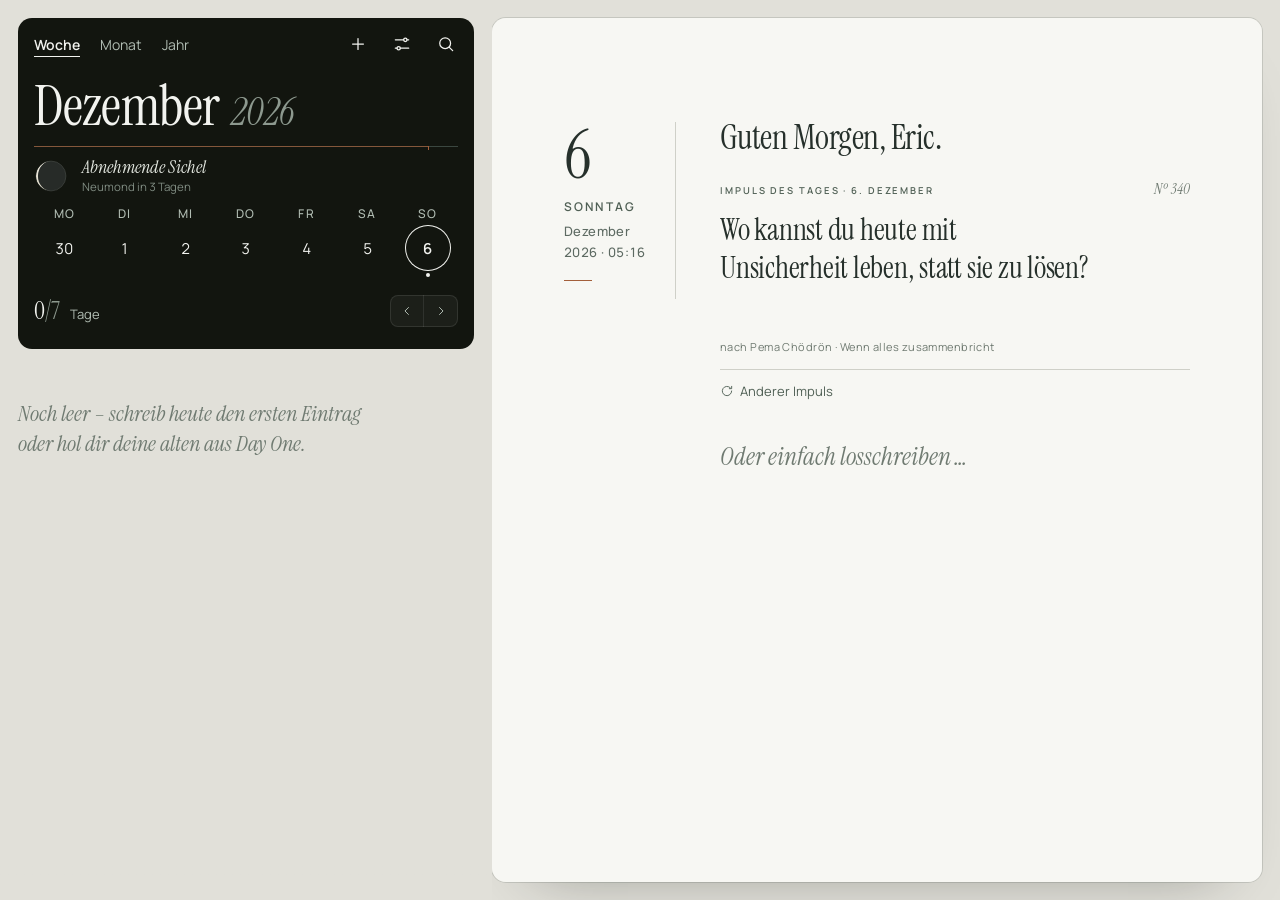
==== commit e341e61c: "Feinschliff: Haptik, Einstellungen aus dem Regler, leere Zustände, reduzierte Bewegung (PLAN 8) Co-A" ====
--- a/index.html
+++ b/index.html
@@ -463,7 +463,7 @@
 .row .ti{font-family:var(--serif);font-size:23px;line-height:1.1;overflow-wrap:break-word}
 .row .ex{font-size:14px;line-height:1.5;color:var(--ink2);display:-webkit-box;-webkit-line-clamp:2;-webkit-box-orient:vertical;overflow:hidden}
 .row.is-current{background:var(--stone);margin:0 -12px;padding-left:12px;padding-right:12px;width:calc(100% + 24px);border-radius:3px}
-.emptylist{padding:40px 0;color:var(--muted);font-size:15px;line-height:1.6}
+.emptylist{padding:40px 0;margin:0;font:italic 400 22px/1.35 var(--serif);color:var(--dimtext);text-wrap:balance} /* Regel 7: ein Satz in kursiver Serif */
 .fabwrap{position:sticky;bottom:0;z-index:4;display:flex;justify-content:center;padding:28px 24px calc(var(--safe-b) + 20px);
   background:linear-gradient(to bottom, rgba(238,236,230,0) 0%, var(--paper) 40%);pointer-events:none}
 .fab{pointer-events:auto;display:flex;align-items:center;gap:10px;height:52px;padding:0 28px;border-radius:4px;background:var(--night);color:var(--linen);
@@ -586,7 +586,7 @@
 .otd{margin-top:22px;padding-top:18px;border-top:1px solid var(--line);display:flex;flex-direction:column;gap:8px;text-align:left;width:100%}
 .otd .ti{font-family:var(--serif);font-size:26px;line-height:1.1}
 .otd .ex{font-size:14px;line-height:1.55;color:var(--ink2);display:-webkit-box;-webkit-line-clamp:2;-webkit-box-orient:vertical;overflow:hidden}
-.otd .none{font-size:14px;line-height:1.55;color:var(--muted)}
+.otd .none{font:italic 400 19px/1.35 var(--serif);color:var(--dimtext);text-wrap:balance}
 .otd .kicker{display:flex;align-items:center;justify-content:space-between;gap:12px}
 .otd .go{display:flex;align-items:center;gap:4px;letter-spacing:.12em;color:var(--ink)}
 .otd.is-prev .ti.muted{color:var(--dimtext)}
@@ -1190,9 +1190,25 @@
   .lp-pv.rm{opacity:0;transition:opacity var(--t1) var(--ease)} .lp-pv.rm.in{opacity:1}
   .lp-menu,.lp-menu.off{transition:opacity var(--t1) var(--ease);transform:none}
 }
+
+.hap{position:fixed;left:-60px;top:0;width:1px;height:1px;overflow:hidden;opacity:0;pointer-events:none}
+/* Regel 3 (iPhone): Einstellungen wachsen aus dem Regler-Symbol und kehren dorthin zurück; reine Übergänge, also jederzeit umkehrbar (Regel 2) */
+@media (max-width:959px){
+  #settings{transform-origin:var(--ox,90%) var(--oy,48px)}
+  #settings.is-off{transform:scale(.12);opacity:0;border-radius:40px;transition:transform .39s var(--sheet), opacity .2s var(--ease) .1s, border-radius .39s var(--sheet), visibility 0s linear .39s}
+  #settings.is-top:not(.dragging){transition:transform var(--t3) var(--sheet), opacity var(--t1) var(--ease), border-radius var(--t3) var(--sheet)}
+  #home.is-under:has(~ #settings.is-top){transform:scale(.96);border-radius:14px;transform-origin:50% 0}
+}
+/* prefers-reduced-motion (PLAN 8): alle Bewegungen werden zu kurzen Überblendungen */
+@media (prefers-reduced-motion:reduce){
+  *,*::before,*::after{animation-duration:.01ms !important;animation-delay:0s !important;animation-iteration-count:1 !important;scroll-behavior:auto !important}
+  *:not(.dragging),*:not(.dragging)::before,*:not(.dragging)::after{transition-duration:var(--t1) !important;transition-delay:0s !important}
+  #settings.is-off{transform:none}
+}
 </style>
 </head>
 <body>
+<label class="hap" id="hapL" aria-hidden="true"><input type="checkbox" switch tabindex="-1"></label>
 <div class="statusfill" aria-hidden="true"></div>
 <div class="app" id="app">
 
@@ -1521,7 +1537,7 @@
     if (last) html += '</div>';
     listHTML = html;
   } else if (!S.entries.length) {
-    listHTML = '<p class="emptylist">Noch keine Einträge. Schreib heute den ersten, oder hol dir deine Einträge aus Day One über die Einstellungen.</p>';
+    listHTML = '<p class="emptylist">Noch leer – schreib heute den ersten Eintrag oder hol dir deine alten aus Day One.</p>';
   } else {
     let html = '', lastMonth = '', pv = null;
     const curMonth = t.getFullYear() + '-' + pad(t.getMonth() + 1);
@@ -1703,7 +1719,7 @@
 function hmPick(k) { // Tipp auf einen Tag: auswählen; ist er schon gewählt, öffnet das zweite Tippen den Tag
   if (trackBusy) return;
   if (S.hm.sel === k) { deskFade(() => openDay(k), (S.byDate.get(k) || [{}])[0].id || 'draft' + k); return; }
-  hmSelect(k); hmPill();
+  hmSelect(k); hmPill(); haptic();
 }
 function weekMove(dir, after) { hmMove(dir, after, hmCollapsed()); }
 function hmFollow(k) { // zurück aus einem Eintrag: die Auswahl geht auf dessen Tag – eingeklappt (andere Woche) mit Daumenkino/Welle, aufgeklappt im Monat
@@ -2351,6 +2367,9 @@
 function yearAgo(k) { const d = parseKey(k); const y = new Date(d.getFullYear() - 1, d.getMonth(), d.getDate()); if (y.getMonth() !== d.getMonth()) return null; const L = S.byDate.get(keyOf(y)); return L && L.length ? L[L.length - 1] : null; }
 const SUNI = '<svg width="13" height="13" viewBox="0 0 24 24" fill="none" stroke="currentColor" stroke-width="1.7" stroke-linecap="round" aria-hidden="true"><path d="M3 18h18M7 14a5 5 0 0 1 10 0"/></svg>';
 function metaHTML(e) { return (e.wx ? '<span>' + esc(e.wx) + '</span>' : '') + (e.sun ? '<span class="sb">' + SUNI + esc(e.sun) + '</span>' : ''); }
+/* Haptik iPhone (iOS 18+, Regel 4): ein versteckter Schalter <input switch> gibt beim Umschalten ein leises Tippen. Scheitert leise. */
+function haptic() { try { if (isDesktop() || !matchMedia('(pointer:coarse)').matches) return; const l = $('hapL'); if (l) l.click(); } catch (e) {} }
+$('hapL').addEventListener('click', (e) => e.stopPropagation());
 /* PLAN 7 · Jahreslinie, Mond, Ort & Wetter. Gespeichert wird nur „Leer · 4° Nebel“ und die Sonnenzeiten im neuen Eintrag – nie Koordinaten. */
 const SKY = { lat: null, lon: null, wx: '', wxAt: 0, day: '', sig: '' };
 const pad2 = (n) => (n < 10 ? '0' : '') + n;
@@ -2777,7 +2796,7 @@
   const a = b.dataset.act;
   if (a === 'search') { deskSearch(!S.dsearch); }
   else if (a === 'qchip') { $('dq').value = b.dataset.w; S.qKeep = false; dqRun(); $('dq').blur(); }
-  else if (a === 'settings') { if (S.stack[S.stack.length - 1] === 'settings') back(); else { renderAbout(); go('settings'); } } // zweiter Klick schließt
+  else if (a === 'settings') { if (S.stack[S.stack.length - 1] === 'settings') back(); else { const r = b.getBoundingClientRect(), v = $('settings'); v.style.setProperty('--ox', Math.round(r.left + r.width / 2) + 'px'); v.style.setProperty('--oy', Math.round(r.top + r.height / 2) + 'px'); renderAbout(); go('settings'); } } // zweiter Klick schließt
   else if (a === 'calendar') { const t = today(); S.cal.y = t.getFullYear(); S.cal.m = t.getMonth(); S.cal.sel = null; renderCalendar(); go('calendar'); }
   else if (a === 'calmode') { if (S.cal.mode !== b.dataset.mode) { const zo = b.dataset.mode === 'year'; S.cal.sel = null; morphSwap($('caltrack'), zo, () => { S.cal.mode = b.dataset.mode; renderCalendar(); }); softIn($('calTitle'), $('calStats')); } }
   else if (a === 'pickmonth') { morphSwap($('caltrack'), false, () => { S.cal.mode = 'month'; S.cal.m = +b.dataset.m; S.cal.y = +b.dataset.y; renderCalendar(); }); softIn($('calTitle'), $('calStats')); }
@@ -2823,7 +2842,7 @@
     else if (!isDesktop() && S.stack[S.stack.length - 1] === 'entry') sfClose();
     else back();
   }
-  else if (a === 'done') { if (document.activeElement) document.activeElement.blur(); saveCur(); if (isDesktop()) { renderHome(); toast('Gespeichert'); } }
+  else if (a === 'done') { if (document.activeElement) document.activeElement.blur(); if (S.cur && hasContent(S.cur)) haptic(); saveCur(); if (isDesktop()) { renderHome(); toast('Gespeichert'); } }
   else if (a === 'back') back();
   else if (a === 'syncsave') Sync.connect($('syncRepo').value, $('syncToken').value);
   else if (a === 'syncnow') Sync.run(true);
@@ -2859,6 +2878,7 @@
 function closeConfirm() { const c = $('confirm'); c.classList.remove('show'); S.pendingDel = null; setTimeout(() => { if (!c.classList.contains('show')) c.hidden = true; }, 480); }
 async function deleteEntry(id) {
   const e = S.entries.find((x) => x.id === id); if (!e) return;
+  haptic();
   const nb = S.cur === e ? (adjacentOf(-1) || adjacentOf(1)) : null;
   let closedSheet = false;
   if (S.cur === e && !isDesktop() && S.stack[S.stack.length - 1] === 'entry') { // iPhone: erst zurück dorthin, wo man war (Liste bleibt an ihrer Stelle), dann faltet sich die Karte dort zusammen
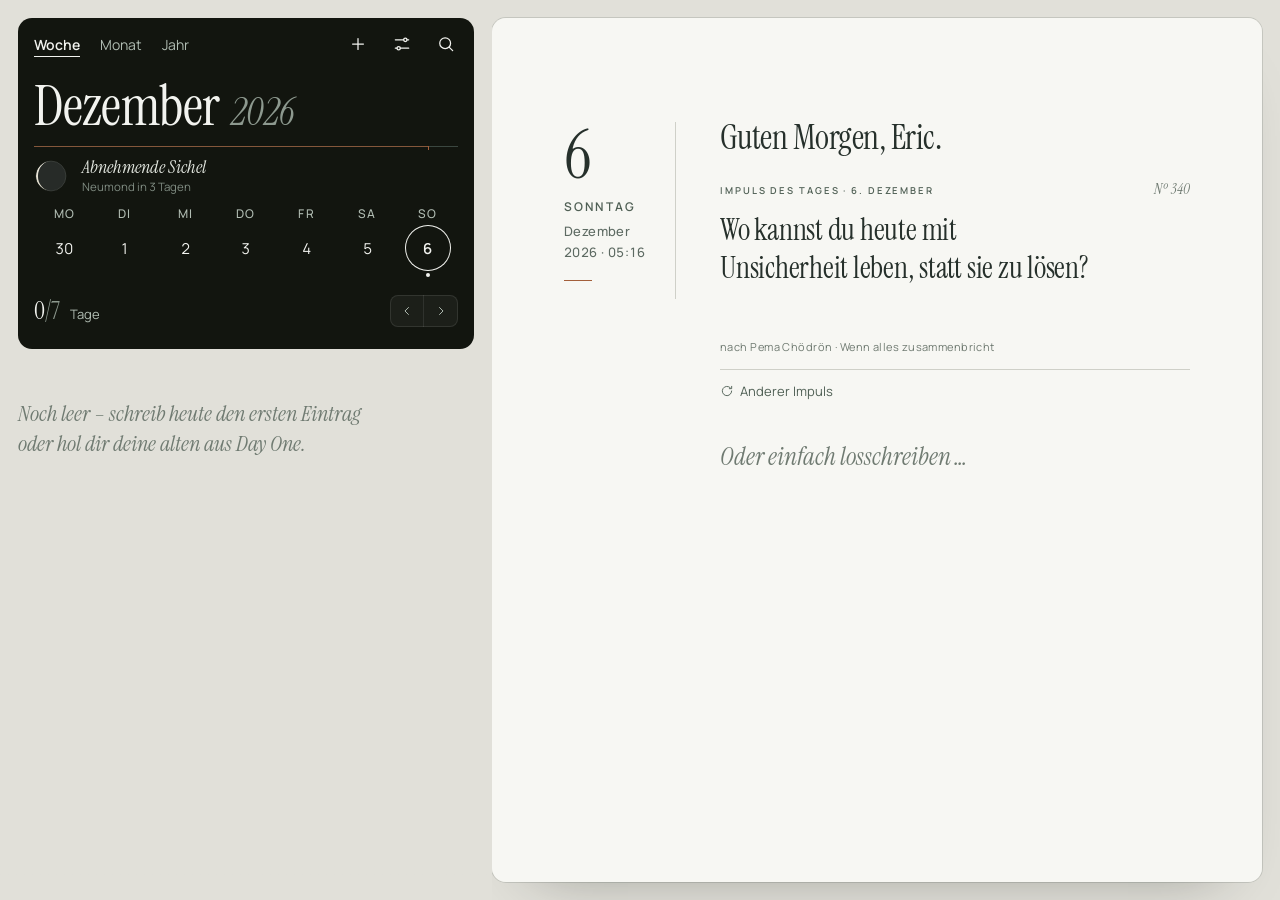
==== commit 20cb3bff: "Phase 2: Verlässlichkeit – sicheres Speichern, Papierkorb, Abgleich ohne Geister, Sicherung mit Rück" ====
--- a/index.html
+++ b/index.html
@@ -16,1196 +16,9 @@
 <link rel="manifest" href="manifest.webmanifest">
 <link rel="apple-touch-icon" href="icons/apple-touch-icon.png">
 <link rel="icon" href="icons/icon-192.png">
-<link rel="preconnect" href="https://fonts.googleapis.com">
-<link rel="preconnect" href="https://fonts.gstatic.com" crossorigin>
-<link href="https://fonts.googleapis.com/css2?family=Instrument+Serif:ital@0;1&family=Manrope:wght@400;500;600&family=Newsreader:ital,opsz,wght@0,6..72,400;0,6..72,500;1,6..72,400&display=swap" rel="stylesheet">
-<style>
-:root{
-  --paper:#eeece6; --stone:#e3e2dc; --ink:#26302b; --ink2:#4a554e; --muted:#5d6a62; --olive:#506055; --line:#cfd0c8;
-  --night:#12150f; --linen:#f2f3ef; --mist:#b1bdb3; --dim:#8d998f; --nline:#3b4740; --empty:#d4d4cb;
-  --serif:'Instrument Serif', Georgia, 'Times New Roman', serif;
-  --sans:'Manrope', system-ui, -apple-system, 'Segoe UI', sans-serif;
-  --safe-t:env(safe-area-inset-top, 0px); --safe-b:env(safe-area-inset-bottom, 0px);
-  --ease:cubic-bezier(0.2, 0.7, 0.2, 1);
-  --sheet:cubic-bezier(0.32, 0.72, 0, 1); /* iOS-artige Kurve, wie bei Vaul */
-  --t1:.16s; --t2:.28s; --t3:.55s; --t4:.82s; /* Bewegungssystem: nur diese Dauern */
-  --dimtext:#6f7a71; /* grauer Hilfstext auf Papier (4,5:1); --dim bleibt für Symbole und dunklen Kopf */
-  --copper:#a35f3a;
-  --side:492px; --sheetbg:#f6f5f1; --card:rgba(38,48,43,.05); --cardh:rgba(38,48,43,.085); --cardp:rgba(38,48,43,.12);
-}
-*{box-sizing:border-box;-webkit-tap-highlight-color:transparent}
-html{touch-action:manipulation;overscroll-behavior:none}
-button,label,.hero,.pnav,.enav,.legend,.kicker,.stats,.minibar{-webkit-user-select:none;user-select:none;-webkit-touch-callout:none}
-[contenteditable],input{-webkit-user-select:text;user-select:text}
-html,body{margin:0;height:100%;background:var(--night);color:var(--ink);font-family:var(--sans);-webkit-font-smoothing:antialiased;-webkit-text-size-adjust:100%}
-body{overflow:hidden;overscroll-behavior:none}
-button{font:inherit;color:inherit;background:none;border:0;padding:0;margin:0;cursor:pointer}
-button:focus-visible,a:focus-visible,label:focus-within{outline:2px solid var(--olive);outline-offset:2px}
-[contenteditable]:focus,[contenteditable]:focus-visible{outline:none}
-[hidden]{display:none !important}
-.sr{position:absolute;width:1px;height:1px;overflow:hidden;clip:rect(0 0 0 0);white-space:nowrap}
-.statusfill{position:fixed;left:0;right:0;top:0;height:var(--safe-t);background:var(--night);z-index:50;pointer-events:none}
-
-.app{position:fixed;inset:0;overflow:hidden}
-.view{position:absolute;inset:0;background:var(--paper);overflow-y:auto;overflow-x:hidden;-webkit-overflow-scrolling:touch;overscroll-behavior-y:contain;
-  transition:transform .44s var(--sheet), visibility 0s linear 0s}
-.view.dragging{will-change:transform}
-.view::after{content:'';position:fixed;inset:0;background:#080a08;opacity:0;pointer-events:none;transition:opacity .44s var(--sheet);z-index:20}
-.view.is-under::after{opacity:var(--dim,.12)}
-.view.dragging::after{transition:none}
-.view.is-top{transform:none;visibility:visible;z-index:3;box-shadow:-1px 0 0 rgba(8,10,8,.12), -10px 0 24px -14px rgba(8,10,8,.3)}
-.view.is-under{transform:translateX(-28%);visibility:visible;z-index:2}
-.view.is-off{transform:translateX(100%);visibility:hidden;z-index:1;transition:transform .44s var(--sheet), visibility 0s linear .44s}
-#home{box-shadow:none}
-.view.dragging{transition:none}
-.view.sheeting{border-radius:var(--r,0px) var(--r,0px) 0 0;box-shadow:0 -1px 0 rgba(8,10,8,.06), 0 -18px 40px -24px rgba(8,10,8,.55)}
-.view.sheet-under{border-radius:14px;transform-origin:50% 0}
-
-/* shared type */
-.title{margin:8px 0 0;height:64px;display:flex;align-items:baseline;gap:12px;font-family:var(--serif);font-weight:400;white-space:nowrap}
-.title .t{font-size:64px;line-height:64px;letter-spacing:-.015em}
-.title .y{font-size:44px;line-height:1;font-style:italic;color:var(--dim)}
-.kicker{font-size:12px;font-weight:500;letter-spacing:.18em;text-transform:uppercase;color:var(--olive)}
-.iconbtn{width:44px;height:44px;display:flex;align-items:center;justify-content:center;border-radius:50%}
-.count{font-family:var(--serif);font-size:30px;line-height:1;font-variant-numeric:tabular-nums}
-.count .of{color:var(--dim)}
-
-/* home */
-#home{background:linear-gradient(var(--night) 0 50%, var(--paper) 50% 100%)}
-.hero{background:var(--night);color:var(--linen);padding:calc(var(--safe-t) + 8px) 24px 20px}
-#home > .hero:first-of-type{padding-bottom:0}
-.herorest{padding-top:0;padding-bottom:8px;display:flow-root}
-.stickytitle{position:sticky;top:var(--safe-t);z-index:6;background:var(--night);color:var(--linen);padding:0 24px}
-.stickytitle .title{margin:0;padding-top:8px;height:72px;position:relative;z-index:1;clip-path:inset(-40px -40px -14px -40px)} /* Rollen endet an der Kante der dunklen Fläche – Unterlängen bleiben sichtbar */
-.stickytitle::after{content:'';position:absolute;left:0;right:0;top:100%;height:28px;opacity:0;transition:opacity .2s var(--ease);pointer-events:none;
-  background:linear-gradient(var(--night), var(--night)) left top / 100% 14px no-repeat,
-             radial-gradient(circle at 100% 100%, transparent 13.5px, var(--night) 14px) left bottom / 14px 14px no-repeat,
-             radial-gradient(circle at 0 100%, transparent 13.5px, var(--night) 14px) right bottom / 14px 14px no-repeat} /* die Liste läuft mit runden Ecken unter dem Kopf durch – wie ein Blatt */
-.stickytitle.stuck::after{opacity:1}
-@media (max-width:959px){.stickytitle::after{display:none}}
-.stickysearch{position:absolute;right:14px;top:8px;color:var(--linen);opacity:0;transform:translateY(-12px);pointer-events:none;
-  transition:opacity .3s var(--ease), transform .45s var(--sheet)}
-.stickytitle.stuck .stickysearch{opacity:1;transform:none;pointer-events:auto}
-#homeTitle,#homeTitleNext{transform-origin:0 70%;transition:scale .5s var(--sheet)}
-.stickytitle .titlenext{position:absolute;left:24px;top:0;opacity:0;pointer-events:none}
-.topbar{height:44px;display:flex;justify-content:flex-end;align-items:center;gap:0;margin-right:-10px}
-.weekline{height:1px;background:var(--nline);margin-top:16px;position:relative}
-.todayline{position:relative;height:20px;margin-top:4px;--hw:0px;--gl:0px;--gr:0px;--c:-4px} /* --c: optische Mitte für die Kursive */
-.todayline::before,.todayline::after{content:'';position:absolute;top:50%;height:1px;background:var(--nline);transition:width .55s var(--sheet)}
-.todayline::before{left:0;width:calc(50% + var(--c) - var(--hw) - var(--gl))}
-.todayline::after{right:0;width:calc(50% - var(--c) - var(--hw) - var(--gr))}
-.todayline.on{--hw:var(--hwon,28px)}
-.todayline.on.dir-r{--gl:10px;--gr:36px} .todayline.on.dir-l{--gl:36px;--gr:10px}
-.twbtn{position:absolute;left:50%;top:50%;width:180px;height:44px;transform:translate(-50%,-50%);opacity:0;pointer-events:none;transition:opacity .45s var(--ease)}
-.todayline.on .twbtn{opacity:1;pointer-events:auto}
-.twbtn .tw{position:absolute;left:50%;top:50%;transform:translate(calc(-50% + var(--c)),-50%);color:var(--linen);font-family:var(--serif);font-style:italic;font-size:21px;line-height:1;white-space:nowrap}
-.twbtn .ar{position:absolute;top:50%;margin-top:-9px;color:var(--linen);transition:opacity .3s var(--ease)}
-.twbtn .ar-r{left:calc(50% + var(--c) + var(--hw) + 9px)}
-.twbtn .ar-l{right:calc(50% - var(--c) + var(--hw) + 9px)}
-.todayline.dir-r .ar-l,.todayline.dir-l .ar-r{opacity:0}
-.twbtn:active .tw,.twbtn:active .ar{opacity:.6}
-/* iPhone-Startseite (PLAN 4a): Monat im dunklen Kopf. Der Monatsblock (.weekwrap, 6 Zeilen à 48px) bleibt beim Scrollen mit dem Finger 1:1 gekoppelt:
-   er hängt oben fest (sticky, top negativ), die Zeilen laufen über --p (0 offen … 1 eingeklappt, aus der Scrollposition) zur Woche des gewählten Tages zusammen. */
-.mwd{position:sticky;top:calc(var(--safe-t) + var(--tb, 80px) + 16px);z-index:6;height:28px;background:var(--night);color:var(--mist);padding:6px 24px 0;box-sizing:border-box;
-  display:grid;grid-template-columns:repeat(7,minmax(0,1fr));text-align:center;font-size:12px;font-weight:500;letter-spacing:.1em;line-height:14px}
-.yline{position:relative;height:1px;background:var(--nline);--yp:50%}
-.yline::before{content:'';position:absolute;left:0;top:0;height:1px;width:var(--yp);background:color-mix(in srgb, var(--copper) 70%, transparent)}
-.yline::after{content:'';position:absolute;top:-3px;left:var(--yp);width:1px;height:7px;background:var(--copper)}
-.ylinew{position:sticky;top:calc(var(--safe-t) + var(--tb, 80px));z-index:6;height:16px;background:var(--night);padding:8px 24px 0;box-sizing:border-box} /* Jahreslinie (PLAN 7): kupfern bis heute, mit Marke */
-.ylinew .yrmini{top:-2px;margin-top:0;z-index:3}
-/* Mond und Sonne (PLAN 7): eine leise Zeile unter der Jahreslinie; scrollt am iPhone unter die Linie weg */
-.sky{display:flex;align-items:center;gap:14px;height:34px;color:var(--mist)}
-.skyw{background:var(--night);padding:8px 24px 12px}
-.sky .moon{flex:0 0 34px;width:34px;height:34px;display:block}
-.sky .mtx{display:flex;flex-direction:column;gap:2px;min-width:0}
-.sky .mn{font-family:var(--serif);font-style:italic;font-size:18px;line-height:1.1;color:#e2e6df;white-space:nowrap}
-.sky .mx{font-size:11.5px;line-height:1.2;color:#7f8b81;font-variant-numeric:tabular-nums;white-space:nowrap}
-.sky .sun{margin-left:auto;display:flex;align-items:center;gap:14px;font-size:12px;color:#9aa59c;font-variant-numeric:tabular-nums;opacity:0;transition:opacity var(--t3) var(--ease)}
-.sky .sun.on{opacity:1}
-.sky .sun > span{display:flex;align-items:center;gap:6px}
-.sky .sun svg{width:15px;height:15px}
-.weekwrap{position:sticky;top:calc(var(--safe-t) + var(--tb, 80px) + 44px - var(--hch, 240px));z-index:5;height:calc(var(--hch, 240px) + 48px);background:var(--night);overflow-x:clip;overflow-y:visible;touch-action:pan-y;--p:0;transition:height var(--t3) var(--sheet)} /* --hch = (Zeilen − 1) × 48px: der Block ist so hoch wie der Monat Zeilen hat */
-.weekwrap::after{content:'';position:absolute;left:0;right:0;top:100%;height:28px;opacity:0;transition:opacity var(--t1) var(--ease);pointer-events:none;
-  background:linear-gradient(var(--night), var(--night)) left top / 100% 14px no-repeat,
-             radial-gradient(circle at 100% 100%, transparent 13.5px, var(--night) 14px) left bottom / 14px 14px no-repeat,
-             radial-gradient(circle at 0 100%, transparent 13.5px, var(--night) 14px) right bottom / 14px 14px no-repeat} /* die Liste läuft mit runden Ecken unter der eingeklappten Woche durch */
-.weekwrap.pinned::after{opacity:1}
-.wkmini,.yrmini{position:absolute;right:24px;top:100%;margin-top:-6px;z-index:2;height:20px;padding:0 10px 0 7px;border-radius:10px;display:flex;align-items:center;gap:5px;background:var(--night);color:var(--linen);
-  box-shadow:inset 0 0 0 1px rgba(242,243,239,.2);font-family:var(--serif);font-style:italic;font-size:15px;line-height:1;opacity:0;transform:translate3d(0,-6px,0) scale(.92);pointer-events:none;
-  transition:opacity var(--t1) var(--ease), transform var(--t2) var(--sheet)} /* eingeklappt: kleine Heute-Kapsel am unteren Rand des Kopfs, damit man auch beim Scrollen zurück zu heute kommt */
-.wkmini.on,.yrmini.on{opacity:1;transform:none;pointer-events:auto;transition:opacity var(--t2) var(--ease), transform var(--t3) var(--sheet)}
-.wkmini svg,.yrmini svg{width:10px;height:10px;transition:transform var(--t2) var(--sheet)} .wkmini.dir-r svg,.yrmini.dir-r svg{transform:rotate(180deg)}
-
-/* Jahr (PLAN 4b): Ein Tipp auf den Monatstitel zoomt den Monat an seinen Platz im Jahr (iPhone: Kopf der Startseite, Mac: Seitenleiste).
-   Die Jahresebene (.ylay) liegt als eigene Ebene über dem Monat: jeder Tag ist ein absolut platziertes Feld (.yz), Monate/Übersicht sind nur zwei Lagen
-   derselben Felder (--mx/--my bzw. --ox/--oy), dadurch wandert beim Umschalten jeder Tag einzeln (0,9s --sheet, gestaffelt nach Monat) und alles ist
-   unterbrechbar: Klassen (.pre, .o, .zhide) umschalten, die Übergänge kehren von der aktuellen Stelle um. */
-.zmo{transform-origin:0 0;transition:transform .9s var(--sheet), opacity var(--t3) var(--ease) .4s}
-.zmo.zhide{transform:translate3d(var(--zx,0px),var(--zy,0px),0) scale(var(--zsx,.3),var(--zsy,.3));opacity:0;pointer-events:none;transition:transform .9s var(--sheet), opacity var(--t2) var(--ease) .5s}
-.ylay{position:absolute;left:0;top:0;right:0;height:100%;z-index:3;visibility:visible;transition:visibility 0s;--ms:11px;--mfs:7.5px;--ys:#4a564e}
-.ylay.mac{--ms:10px;--mfs:7px}
-.ylay.pre{visibility:hidden;transition:visibility 0s 1.2s}
-.ylay .yz{position:absolute;display:grid;place-items:center;pointer-events:none;left:var(--mx);top:var(--my);width:var(--mw);height:var(--mh);
-  transition:left .9s var(--sheet) var(--sdl,0s), top .9s var(--sheet) var(--sdl,0s), width .9s var(--sheet) var(--sdl,0s), height .9s var(--sheet) var(--sdl,0s), opacity var(--t3) var(--ease) var(--edl,0s), transform var(--t4) var(--sheet) var(--edl,0s)}
-.ylay.o .yz{left:var(--ox);top:var(--oy);width:var(--ow);height:var(--oh)}
-.ylay.pre .yz{opacity:0;transform:translate3d(var(--ax,0px),var(--ay,0px),0) scale(.9);
-  transition:left .9s var(--sheet) var(--sdl,0s), top .9s var(--sheet) var(--sdl,0s), width .9s var(--sheet) var(--sdl,0s), height .9s var(--sheet) var(--sdl,0s), opacity var(--t2) var(--ease), transform var(--t4) var(--sheet)}
-.ylay .yz i{display:grid;place-items:center;position:relative;width:var(--ms);height:var(--ms);border-radius:50%;font-style:normal;font-weight:600;font-size:var(--mfs);line-height:1;font-variant-numeric:tabular-nums;color:var(--mist);
-  transition:width .9s var(--sheet) var(--sdl,0s), height .9s var(--sheet) var(--sdl,0s), font-size var(--t3) var(--ease), background-color var(--t3) var(--ease), color var(--t3) var(--ease), box-shadow var(--t3) var(--ease)}
-.ylay .yz.e i{background:var(--linen);color:var(--night)}
-.ylay .yz.f i{color:var(--ys)}
-.ylay .yz.t i{color:var(--linen);box-shadow:inset 0 0 0 1px var(--linen)}
-.ylay .yz.e.n i{box-shadow:0 0 0 1.5px var(--night), 0 0 0 2.5px var(--linen)}
-.ylay.o .yz i{width:6px;height:6px;font-size:0}
-.ylay.o .yz.m i{background:var(--nline)}
-.ylay.o .yz.f i{width:2px;height:2px;background:var(--ys)}
-.ylay.o .yz.t i{width:8px;height:8px;box-shadow:inset 0 0 0 1.5px var(--linen)}
-.ylay.o .yz.e.n i{box-shadow:0 0 0 1.5px var(--night), 0 0 0 2.5px var(--linen)}
-.ylay .yl{position:absolute;left:var(--lmx);top:var(--lmy);font-size:9.5px;font-weight:600;letter-spacing:.18em;line-height:1;color:var(--mist);pointer-events:none;white-space:nowrap;
-  transition:left .9s var(--sheet), top .9s var(--sheet), opacity var(--t3) var(--ease) var(--edl,0s), color var(--t3) var(--ease)}
-.ylay.mac .yl{font-size:10.5px}
-.ylay.o .yl{left:var(--lox);top:var(--loy)}
-.ylay.pre .yl{opacity:0;transition:left .9s var(--sheet), top .9s var(--sheet), opacity var(--t2) var(--ease)}
-.ylay .yl.now{color:var(--linen)}
-.ylay .yh{position:absolute;left:var(--hmx);top:var(--hmy);width:var(--hmw);height:var(--hmh);border:0;background:none;padding:0;border-radius:6px;cursor:pointer;-webkit-tap-highlight-color:transparent;
-  transition:left .9s var(--sheet), top .9s var(--sheet), width .9s var(--sheet), height .9s var(--sheet), background-color var(--t1) var(--ease)}
-.ylay.o .yh{left:var(--hox);top:var(--hoy);width:var(--how);height:var(--hoh)}
-.ylay.pre .yh{pointer-events:none}
-.ylay .yh:active{background:rgba(242,243,239,.08)}
-@media (hover:hover) and (pointer:fine){ .ylay .yh:hover{background:rgba(242,243,239,.06)} }
-.ylay .ymk,.ymk{position:absolute;left:0;right:0;top:var(--mky,2px);height:14px;font-size:12px;font-weight:500;line-height:14px;color:var(--mist);font-variant-numeric:tabular-nums;opacity:0;pointer-events:none;transition:opacity var(--t2) var(--ease)}
-.ymk span{position:absolute;top:0;transform:translateX(-50%)}
-.ylay.o:not(.pre) .ymk{opacity:1;transition:opacity var(--t3) var(--ease) .3s}
-.yseg{visibility:hidden;position:relative;display:inline-grid;grid-template-columns:1fr 1fr;height:32px;border-radius:16px;box-shadow:inset 0 0 0 1px var(--nline);opacity:0;pointer-events:none;transform:scale(.96);
-  transition:opacity var(--t2) var(--ease), transform var(--t2) var(--sheet), visibility 0s var(--t2)}
-.yseg button{position:relative;z-index:1;width:86px;padding:0;font-size:12.5px;font-weight:500;color:var(--mist);transition:color var(--t3) var(--ease)}
-.yseg button[aria-pressed="true"]{color:var(--night)}
-.yseg .ysk{position:absolute;top:2px;bottom:2px;left:2px;width:calc(50% - 2px);border-radius:14px;background:var(--linen);transition:transform var(--t3) var(--sheet)}
-.yseg.o .ysk{transform:translateX(100%)}
-#home.yr .yseg,#sidecal.is-year .yseg{visibility:visible;opacity:1;pointer-events:auto;transform:none;transition:opacity var(--t3) var(--ease) .25s, transform var(--t3) var(--sheet) .25s, visibility 0s}
-.hfr{position:relative}
-.hfr .yseg{position:absolute;right:34px;top:50%;margin-top:-16px}
-.scnav .yseg{position:absolute;left:50%;top:50%;margin:-16px 0 0 -86px}
-.mwd > span{transition:opacity var(--t2) var(--ease)}
-.mwd .ymk{top:6px}
-#home.yr.yo .mwd .ymk{opacity:1;transition:opacity var(--t3) var(--ease) .3s}
-#home.yr .mwd > span:not(.ymk){opacity:0}
-.weekwrap.yrt{transition-duration:.9s}
-.weekwrap.yr{height:var(--yh,472px)}
-#home.yr,#home.ylock{overflow:hidden}
-.snap,.snap *{transition:none !important}
-.ylay.dragging .yz{transform:translate3d(var(--dx,0px),0,0);opacity:var(--do,1);transition:none}
-#home.yr .wkpill{opacity:0;pointer-events:none}
-.wkpill{transition:opacity var(--t3) var(--ease)}
-#home.yr .wkpill{transition:opacity var(--t2) var(--ease)}
-#home .list,#home .fadebot{transition:background-color 1.2s, opacity var(--t3) var(--ease) .3s}
-#home.yr .list,#home.yr .fadebot{opacity:.5;pointer-events:none;transition:background-color 1.2s, opacity var(--t2) var(--ease)}
-.calpanel{position:relative}
-@media (prefers-reduced-motion:reduce){ .ylay *,.zmo,.zmo.zhide,.yseg,.yseg *{transition-duration:.01s !important;transition-delay:0s !important} }
-.stickytitle.stuck .stickysearch{transition-delay:.18s}
-.mpanel{flex:0 0 33.3333%;padding:0 24px;display:grid;grid-template-columns:repeat(7,minmax(0,1fr));grid-auto-rows:48px;align-content:start}
-.mday{height:48px;display:flex;justify-content:center;align-items:flex-start;padding:4px 0 0;
-  transform:translate3d(0,calc((var(--hch, 240px) - var(--r) * 48px) * var(--p)),0)}
-.mday:not(.srow){opacity:max(0, calc(1 - var(--p) * 1.8));transform:translate3d(0,calc((var(--hch, 240px) - var(--r) * 48px) * var(--p)),0) scale(calc(1 - .12 * var(--p)))}
-.mday.out:not(.srow){opacity:min(.32, max(0, calc(1 - var(--p) * 1.8)))}
-.mday.out.srow{opacity:calc(.32 + .68 * var(--p))}
-.weekwrap.col .mday:not(.srow){pointer-events:none}
-.mday .dot{transition:transform var(--t1) var(--ease)}
-.mday:active .dot{transform:scale(.9)}
-#weektrack .dot,#weektrack .is-sel .dot{box-shadow:none}
-#weektrack .dot::before{content:'';position:absolute;inset:-4px;border-radius:50%;box-shadow:0 0 0 1px var(--linen);opacity:0;transform:scale(.86);
-  transition:opacity var(--t1) var(--ease), transform var(--t3) var(--sheet);pointer-events:none;will-change:transform,opacity} /* Ring = eigene Ebene: nur opacity/scale, kein Schatten-Übergang */
-#weektrack .is-sel .dot::before{opacity:1;transform:none;transition:opacity var(--t2) var(--ease), transform var(--t3) var(--sheet)}
-#weektrack .dot::after{top:calc(100% + 4px)}
-.weektrack,.caltrack{display:flex;width:300%;transform:translateX(-33.3333%)}
-.weekpanel{flex:0 0 33.3333%;padding:0 24px;display:grid;grid-template-columns:repeat(7,minmax(0,1fr))}
-.wday{display:flex;flex-direction:column;align-items:center;gap:8px}
-.wday .wd{font-size:12px;font-weight:500;letter-spacing:.1em;color:var(--mist)}
-.dot{width:36px;height:36px;border-radius:50%;display:flex;align-items:center;justify-content:center;font-size:15px;font-weight:600;font-variant-numeric:tabular-nums}
-.dark .is-entry .dot{background:var(--linen);color:var(--night)}
-
-.dark .is-missed .dot{font-weight:400;color:var(--linen)}
-.dark .is-future .dot{font-weight:400;color:var(--dim)}
-.herofoot{display:flex;justify-content:space-between;align-items:center;height:40px;font-size:13px;gap:16px}
-.herofoot .linkbtn{height:auto;padding:14px 0;align-items:baseline}
-.calbtn{width:44px;height:44px;margin-right:-10px;border-radius:50%;display:flex;align-items:center;justify-content:center;color:var(--linen);transition:transform .16s var(--ease), opacity .16s var(--ease)}
-.calbtn:active{transform:scale(.9);opacity:.6}
-.herofoot .linkbtn svg{align-self:center}
-@keyframes softin{from{opacity:0;transform:translateY(4px)}to{opacity:1;transform:none}}
-.soft-in{animation:softin .5s var(--ease)}
-#weekStat,#weekStat .count,#weekStat .lbl,#calStats .count,#calStats .lbl,#calTitle{transition:opacity .35s var(--ease)}
-#weekStat.is-empty .count,#weekStat.is-empty .lbl,#calStats.is-empty .count,#calStats.is-empty .lbl{opacity:0}
-.floatbtn{position:fixed;right:20px;bottom:calc(var(--safe-b) + 22px + var(--kb, 0px));width:58px;height:58px;border-radius:50%;z-index:15;
-  background:var(--night);color:var(--linen);display:flex;align-items:center;justify-content:center;
-  box-shadow:0 16px 32px -14px rgba(8,10,8,.6), 0 2px 6px rgba(8,10,8,.12), inset 0 0 0 1px rgba(242,243,239,.07);
-  transition:transform .18s var(--ease), bottom .3s var(--sheet)}
-.floatbtn:active{transform:scale(.92)}
-.floatbtn.away{transform:translateY(calc(100% + 40px));opacity:0;pointer-events:none;transition:transform .35s var(--sheet), opacity .25s var(--ease)}
-.floatbtn svg{position:absolute;transition:opacity .22s var(--ease), transform .3s var(--sheet)}
-.floatbtn svg{position:static}
-#entry.is-typing .floatbtn{transform:translateY(calc(100% + 40px));opacity:0;pointer-events:none;transition:transform .35s var(--sheet), opacity .2s var(--ease)}
-#home .fabwrap{display:none}
-@media (max-width:959px){#home #list{padding-bottom:calc(var(--safe-b) + 104px)}
-  /* Eintrag gleitet als Blatt von unten herein; die Ansicht darunter tritt leicht verkleinert zurück */
-  .view{transition:transform .5s var(--sheet), border-radius .5s var(--sheet), visibility 0s linear 0s}
-  #entry{top:calc(var(--safe-t) + 10px);border-radius:14px 14px 0 0}
-  #entry.is-top{box-shadow:0 -1px 0 rgba(8,10,8,.05), 0 -18px 40px -24px rgba(8,10,8,.5)}
-  #entry.is-off{transform:translate3d(0,100%,0);transition:transform .5s var(--sheet), visibility 0s linear .5s}
-  #entry .entry{padding-top:8px}
-  #entry .enav{top:var(--vvtop, 0px)}
-  .view.is-under.under-sheet{transform:translate3d(0,10px,0) scale(.94);border-radius:14px;transform-origin:50% 0;--dim:.28}
-  #home > .herorest{padding-bottom:28px}
-  #home > .list{position:relative;z-index:1;margin-top:-20px;border-radius:14px 14px 0 0}
-  #calendar .calhero{padding-bottom:20px}
-  #calendar .calbody{position:relative;margin-top:-20px;border-radius:14px 14px 0 0}}
-.homeplus.off{opacity:0;transform:scale(.8);pointer-events:none;transition:opacity .2s var(--ease), transform .3s var(--sheet)}
-.page.wide{padding-bottom:calc(var(--safe-b) + 110px)}
-.calbody{padding-bottom:calc(var(--safe-b) + 110px);background:var(--paper);min-height:calc(100% - 260px)}
-#calendar{background:linear-gradient(var(--night) 0 50%, var(--paper) 50% 100%)}
-.herofoot .stat{display:flex;align-items:baseline;gap:10px}
-.herofoot .count{font-size:21px;color:var(--linen)}
-.herofoot .lbl{color:var(--mist)}
-.linkbtn{display:flex;align-items:center;gap:6px;height:44px;font-weight:500}
-.sidecal{display:none}
-.topbar .sctabs{display:none} /* iPhone: Woche · Monat · Jahr nur in der Kalender-Ansicht */
-.dsearch{display:none}
-/* Suche lässt Tage leuchten (iPhone + Mac): nur Treffer-Tage in Woche, Monat und beiden Jahresansichten bekommen Lichtschein, nacheinander (--gl), alles andere tritt zurück */
-:root{--glow:0 0 0 4px rgba(242,243,239,.10), 0 0 22px rgba(242,243,239,.38); --glows:0 0 0 2px rgba(242,243,239,.10), 0 0 10px rgba(242,243,239,.45)}
-@keyframes glowin{from{box-shadow:0 0 0 0 rgba(242,243,239,0), 0 0 0 0 rgba(242,243,239,0)}}
-#home.sq :is(.wday,.mday,.mgrid .cell).is-entry .dot{box-shadow:var(--glow);animation:glowin var(--t4) var(--ease) var(--gl,0ms) backwards}
-#home.sq :is(.wday,.mday,.mgrid .cell):not(.is-entry) .dot{color:#5d685f;transition:color var(--t3) var(--ease)}
-#home.sq .ylay .yz.e i{box-shadow:var(--glows);animation:glowin var(--t4) var(--ease) var(--gl,0ms) backwards}
-#home.sq .ylay .yz.e.n i{box-shadow:0 0 0 1.5px var(--night), 0 0 0 2.5px var(--linen), var(--glows)}
-#home.sq .ylay .yz:not(.e) i{color:#3a433b} #home.sq .ylay.o .yz:not(.e) i{background:#1d231e}
-#home.sq .ylay .yl:not(.lit){color:#3f483f}
-#home.sq .ylay .yl.lit{color:var(--linen)}
-/* iPhone: Vorschläge über den Treffern */
-@media (max-width:959px){ #list .hitcount{padding:14px 12px 4px} }
-.qchips{display:flex;gap:8px;padding:2px 40px 12px 12px;overflow-x:auto;scrollbar-width:none;-webkit-mask-image:linear-gradient(to right,#000 calc(100% - 36px),transparent);mask-image:linear-gradient(to right,#000 calc(100% - 36px),transparent)} /* weicher Auslauf rechts, wenn die Chips seitlich laufen */
-.qempty{margin:0;padding:26px 12px;font:italic 400 22px/1.3 var(--serif);color:var(--dimtext);text-wrap:balance}
-.qhint{margin:0;padding:2px 12px 10px;font-size:14px;color:var(--muted)}
-.qchips::-webkit-scrollbar{display:none}
-.qchip{flex:none;height:30px;padding:0 13px;border:1px solid var(--line);border-radius:15px;background:transparent;font-family:inherit;font-size:12.5px;font-weight:500;color:var(--olive);cursor:pointer;-webkit-tap-highlight-color:transparent;
-  animation:chipin var(--t3) var(--ease) calc(var(--i) * 40ms) backwards;transition:background-color var(--t1) var(--ease)}
-.qchip:active{background:var(--stone)}
-@keyframes chipin{from{opacity:0;transform:translateY(6px);filter:blur(3px)}}
-.searchbtn{position:relative}
-.searchbtn svg{position:absolute;transition:opacity .2s var(--ease), transform .45s var(--sheet)}
-.searchbtn .i-x{opacity:0;transform:rotate(-90deg) scale(.5)}
-#home.searching .searchbtn .i-mag{opacity:0;transform:rotate(90deg) scale(.5)}
-#home.searching .searchbtn .i-x{opacity:1;transform:none}
-.topbar .setbtn,.topbar .newbtn{transition:opacity .25s var(--ease), transform .45s var(--sheet)}
-#home.searching .topbar .setbtn,#home.searching .topbar .newbtn{opacity:0;transform:translateX(-8px);pointer-events:none}
-.newbtn{display:none;position:relative}
-.listfade{display:none}
-/* Mac: eigene Scroll-Leiste (der Safari-Balken verschwindet zu schnell zum Greifen) mit Jahres-Legende */
-@media (min-width: 960px){ #home > #list{scrollbar-width:none} #home > #list::-webkit-scrollbar{display:none} }
-.rail{position:fixed;left:0;top:0;z-index:39;width:14px;opacity:0;pointer-events:none;transition:opacity .5s var(--ease);touch-action:none;cursor:default}
-.rail.on{opacity:1;pointer-events:auto;transition-duration:.2s}
-.rail::before{content:'';position:absolute;right:5px;top:0;bottom:0;width:2px;border-radius:1px;background:rgba(38,48,43,.08);opacity:0;transition:opacity .3s var(--ease)}
-.rail.legend::before{opacity:1}
-.rail-t{position:absolute;right:4px;top:0;width:4px;border-radius:3px;background:rgba(38,48,43,.3);transition:width .2s var(--ease), right .2s var(--ease), background-color .2s var(--ease)}
-.rail.legend .rail-t,.rail.drag .rail-t{width:6px;right:3px;background:rgba(38,48,43,.5)}
-html.night .rail::before{background:rgba(242,243,239,.08)}
-html.night .rail-t{background:rgba(242,243,239,.25)} html.night .rail.legend .rail-t,html.night .rail.drag .rail-t{background:rgba(242,243,239,.45)}
-.rail-y{position:absolute;right:16px;top:0;bottom:0;width:0}
-.ry{position:absolute;right:0;transform:translate3d(6px,-50%,0);padding:3px 8px 4px;border-radius:6px;background:var(--paper);color:var(--muted);
-  font-family:var(--serif);font-style:italic;font-size:16px;line-height:1;white-space:nowrap;opacity:0;pointer-events:none;
-  box-shadow:0 0 0 1px rgba(38,48,43,.06);transition:opacity .25s var(--ease), transform .4s var(--sheet), color .2s var(--ease)}
-.rail.legend .ry{opacity:1;transform:translate3d(0,-50%,0);pointer-events:auto}
-.ry:hover{color:var(--ink)}
-html.night .ry{box-shadow:0 0 0 1px rgba(242,243,239,.08)}
-/* Monat beim Ziehen und schnellen Scrollen: kleine Pille links neben der Leiste */
-.scrub{position:fixed;left:0;top:0;z-index:41;pointer-events:none;padding:6px 12px 7px;border-radius:8px;background:var(--night);color:var(--linen);
-  font-family:var(--serif);font-size:19px;line-height:1;white-space:nowrap;box-shadow:0 10px 24px -14px rgba(0,0,0,.45);opacity:0;transition:opacity .35s var(--ease)}
-.scrub i{color:var(--mist)}
-.scrub.on{opacity:1;transition-duration:.18s}
-html.night .scrub{background:var(--linen);color:#12150f}
-html.night .scrub i{color:#6f7a71}
-/* Hinweise beim Darüberfahren (nur Mac/Maus): erscheinen erst nach einer knappen Sekunde, ganz weich und ohne Fläche hinter dem Symbol */
-.topbar [data-tip]{position:relative}
-.topbar [data-tip]::after{content:attr(data-tip);position:absolute;top:calc(100% + 6px);left:50%;transform:translate(-50%,-4px);white-space:nowrap;
-  padding:6px 10px;border-radius:8px;background:var(--linen);color:var(--night);font-family:var(--sans);font-size:12px;font-weight:500;letter-spacing:.01em;
-  opacity:0;filter:blur(2px);pointer-events:none;transition:opacity .25s var(--ease), transform .3s var(--sheet), filter .25s var(--ease);z-index:5}
-.topbar .searchbtn[data-tip]::after{left:auto;right:0;transform:translate(0,-4px)} /* bleibt in der Karte */
-@media (hover:hover) and (pointer:fine){
-  .topbar [data-tip]:hover::after{opacity:1;filter:blur(0);transform:translate(-50%,0);transition:opacity .6s var(--ease) .9s, transform .8s var(--sheet) .9s, filter .6s var(--ease) .9s}
-  .topbar .searchbtn[data-tip]:hover::after{transform:translate(0,0)}
-}
-#home.searching .searchbtn::after,#home.set-open .setbtn::after{display:none} /* bei offener Suche/Einstellungen kein Hinweis */
-.newbtn svg{transition:transform .2s var(--ease)}
-.newbtn:active svg{transform:scale(.84)} /* drücken: das Plus gibt leicht nach */
-.newbtn{transition:opacity .25s var(--ease), transform .45s var(--sheet)}
-.newring{position:absolute;inset:7px;border-radius:50%;box-shadow:0 0 0 1px var(--linen);pointer-events:none}
-.hitcount{padding:20px 0 4px}
-/* Seitenleiste (Mac): großer Kalender mit Monat/Jahr */
-.scnav{height:48px;display:flex;align-items:center;justify-content:space-between;position:relative;margin-top:2px}
-.schome{position:absolute;right:74px;top:50%;display:flex;align-items:center;gap:7px;height:32px;padding:0 13px 0 11px;border-radius:8px;color:var(--linen);
-  background:rgba(242,243,239,.06);box-shadow:inset 0 0 0 1px rgba(242,243,239,.13);
-  font-family:var(--serif);font-style:italic;font-size:19px;line-height:1;opacity:0;pointer-events:none;transform:translate3d(6px,-50%,0) scale(.96);
-  transition:opacity .3s var(--ease), transform .45s var(--sheet), background-color .2s var(--ease), box-shadow .2s var(--ease)}
-.schome.dir-r{padding:0 11px 0 13px}
-.schome span{padding-right:.04em}
-.schome .ar{color:var(--mist);flex:none;transition:transform .35s var(--sheet), color .2s var(--ease)}
-.schome.on{opacity:1;pointer-events:auto;transform:translate3d(0,-50%,0)}
-.schome.dir-r .ar-l,.schome.dir-l .ar-r{display:none}
-@media (hover:hover) and (pointer:fine){
-  .schome:hover{background:rgba(242,243,239,.11);box-shadow:inset 0 0 0 1px rgba(242,243,239,.22)}
-  .schome:hover .ar{color:var(--linen)}
-  .schome.dir-l:hover .ar-l{transform:translateX(-2px)} .schome.dir-r:hover .ar-r{transform:translateX(2px)}
-}
-.schome:active{transform:translate3d(0,-50%,0) scale(.96);background:rgba(242,243,239,.15)}
-.seg{position:relative;display:flex;gap:22px;font-size:14px}
-.seg button{height:44px;color:var(--mist);transition:color .25s var(--ease)}
-.seg button[aria-selected="true"]{color:var(--linen);font-weight:600}
-.segi{position:absolute;left:0;bottom:9px;height:1px;width:0;background:var(--linen);transition:transform .45s var(--sheet), width .45s var(--sheet)}
-.scarrows{display:flex;align-items:center;margin-right:-10px}
-/* Zeitraum-Kapsel: ‹ Heute › als ein ruhiges Bauteil. „Heute“ ist nur außerhalb des aktuellen Zeitraums aktiv,
-   dann leuchtet auch der Pfeil auf, der in Richtung heute zeigt. Die Breite ändert sich nie. */
-.scpill{display:flex;align-items:stretch;height:32px;border-radius:8px;background:rgba(242,243,239,.045);box-shadow:inset 0 0 0 1px rgba(242,243,239,.1);overflow:hidden}
-.scpill button{display:flex;align-items:center;justify-content:center;color:var(--mist);transition:color .3s var(--ease), background-color .2s var(--ease), transform .2s var(--sheet)}
-.scp-a{width:34px}
-.scp-a svg{transition:transform .35s var(--sheet)}
-.scp-a[data-dir="-1"]{box-shadow:inset -1px 0 rgba(242,243,239,.09)} /* feine Trennlinie – auch, wenn die Kapsel geschlossen ist */
-/* *Heute* „atmet“: im aktuellen Zeitraum ist die Kapsel nur ‹ ›; außerhalb öffnet sie sich in der Mitte und das Wort gleitet hinein.
-   Die Kapsel steht rechtsbündig – daneben verschiebt sich nichts. */
-.scpill .scp-h{max-width:0;padding:0;overflow:hidden;white-space:nowrap;font-family:var(--serif);font-style:italic;font-size:17px;line-height:1;color:var(--linen) !important;
-  cursor:pointer;opacity:0;pointer-events:none;box-shadow:inset -1px 0 rgba(242,243,239,0);
-  transition:max-width .55s var(--sheet) .16s, padding .55s var(--sheet) .16s, opacity .3s var(--ease) .3s, box-shadow .3s var(--ease) .2s, background-color .2s var(--ease)}
-.scpill .scp-h.on{max-width:90px;padding:0 12px 0 11px;opacity:1;pointer-events:auto;box-shadow:inset -1px 0 rgba(242,243,239,.09);
-  transition:max-width .6s var(--sheet), padding .6s var(--sheet), opacity .2s var(--ease), box-shadow .3s var(--ease), background-color .2s var(--ease)}
-.scp-h span{display:block;opacity:0;filter:blur(3px);transform:translate3d(8px,0,0);
-  transition:opacity .28s var(--ease), filter .3s var(--ease), transform .45s var(--sheet)}
-.scp-h.dir-l span{transform:translate3d(-8px,0,0)} /* geht in die Richtung, in der heute liegt */
-.scp-h.on span{opacity:1;filter:blur(0);transform:none;transition:opacity .45s var(--ease) .2s, filter .45s var(--ease) .2s, transform .6s var(--sheet) .12s}
-.scpill:has(.scp-h.on.dir-l) .scp-a[data-dir="-1"],.scpill:has(.scp-h.on.dir-r) .scp-a[data-dir="1"]{color:var(--linen)}
-@media (hover:hover) and (pointer:fine){
-  .scpill .scp-a:hover,.scp-h.on:hover{background:rgba(242,243,239,.07);color:var(--linen)}
-  .scp-a[data-dir="-1"]:hover svg{transform:translateX(-1.5px)} .scp-a[data-dir="1"]:hover svg{transform:translateX(1.5px)}
-}
-.scpill button:active{background:rgba(242,243,239,.12)}
-.scarrows button{width:36px;height:36px;display:flex;align-items:center;justify-content:center;border-radius:50%;color:var(--mist);transition:color .2s var(--ease), background-color .2s var(--ease)}
-.scarrows button:hover{color:var(--linen);background:rgba(242,243,239,.07)}
-.scview{position:relative;height:312px;margin:10px -24px 0;overflow:hidden;transition:height .5s var(--sheet)}
-.sidecal.is-week .scview{height:80px}
-.scfoot{transition:height .5s var(--sheet), opacity .3s var(--ease), margin .5s var(--sheet)}
-.sidecal .wday .wd{color:var(--mist)}
-
-.scview .caltrack{height:100%}
-.scview .calpanel{padding:0 24px}
-.sidecal .wdhead{margin-bottom:4px}
-.sidecal .wdhead span{color:var(--mist)}
-.sidecal .cell{height:44px}
-.sidecal .cell .dot{width:36px;height:36px;font-size:14px;transition:transform .12s var(--ease), box-shadow .2s var(--ease), background-color .2s var(--ease)}
-.sidecal .is-today .dot{font-weight:600;color:var(--linen)}
-/* Mac: Auswahl eines Tages – Ring wächst sanft nach außen statt aufzublitzen, Tag federt beim Klicken weich */
-#sidecal .dot{position:relative;box-shadow:inset 0 0 0 0 rgba(242,243,239,0), inset 0 0 0 0 rgba(18,21,15,0), 0 0 0 0 var(--night), 0 0 0 0 rgba(242,243,239,0);
-  transition:box-shadow .6s var(--sheet), transform .5s var(--sheet), background-color .3s var(--ease), color .3s var(--ease)}
-/* Ausgewählter Tag (geöffneter Eintrag) = Ring außen; heute = kleiner heller Punkt unter dem Tag (Eric 25.11.2026, umgedreht gegenüber Entwurf B) */
-#sidecal .is-now .dot{font-weight:600}
-/* Ring als eigene Ebene: blendet und wächst nur über opacity/transform – kein Schatten-Übergang, keine Schriftänderung, daher kein Flackern */
-#sidecal .dot::before{content:'';position:absolute;inset:-4px;border-radius:50%;box-shadow:0 0 0 1px var(--linen);opacity:0;transform:scale(.86);
-  transition:opacity .18s var(--ease), transform .45s var(--sheet);pointer-events:none;will-change:transform,opacity}
-#sidecal .dot,#sidecal .is-sel .dot{box-shadow:none}
-#sidecal .is-sel .dot::before{opacity:1;transform:none;transition:opacity .28s var(--ease), transform .55s var(--sheet)}
-#sidecal .dot::after{content:'';position:absolute;left:50%;top:calc(100% + 7px);width:4px;height:4px;margin-left:-2px;border-radius:50%;background:var(--linen);
-  opacity:0;transform:scale(0);transition:opacity .2s var(--ease), transform .4s var(--sheet);pointer-events:none}
-#sidecal .is-now .dot::after{opacity:1;transform:scale(1);transition:opacity .25s var(--ease), transform .55s cubic-bezier(0.34, 1.56, 0.64, 1)}
-/* iPhone wie Mac: ausgewählter Tag = Ring außen (ohne Auswahl: heute), heute = kleiner Punkt darunter */
-.dot{position:relative}
-.dark .is-sel .dot{box-shadow:0 0 0 3px var(--night), 0 0 0 4px var(--linen)}
-.light .is-sel .dot{box-shadow:0 0 0 3px var(--paper), 0 0 0 4px var(--ink)}
-.light .is-now .dot{font-weight:600}
-.dot::after{content:'';position:absolute;left:50%;top:calc(100% + 6px);width:4px;height:4px;margin-left:-2px;border-radius:50%;background:var(--ink);
-  opacity:0;transform:scale(0);transition:opacity .2s var(--ease), transform .4s var(--sheet);pointer-events:none}
-.dark .dot::after{background:var(--linen)}
-.is-now .dot::after{opacity:1;transform:scale(1);transition:opacity .25s var(--ease), transform .55s cubic-bezier(0.34, 1.56, 0.64, 1)}
-.sidecal .yd.e.n{box-shadow:0 0 0 1.5px var(--night), 0 0 0 2.5px var(--linen)}
-.yd.e.n{box-shadow:0 0 0 1.5px var(--paper), 0 0 0 2.5px var(--ink)}
-.todaypulse{position:absolute;inset:0;border-radius:50%;box-shadow:0 0 0 1px var(--linen);pointer-events:none}
-/* Wischen mit dem Trackpad: nur die Tage folgen dem Finger, Kopfzeilen bleiben stehen */
-#sctrack .dragging :is(.wday .dot,.mgrid .dot,.yd,.yz){transform:translate3d(var(--dx,0px),0,0);opacity:var(--do,1);transition:none}
-#sidecal .wday:active .dot,#sidecal .cell:active .dot{transform:scale(.9);transition-duration:.6s, .12s, .3s, .3s}
-.sidecal .ygrid{gap:3px}
-.sidecal .yrow{height:21px}
-.sidecal .yrow:hover{background:rgba(242,243,239,.06)}
-.sidecal .ylab,.sidecal .yhead .ydots{color:var(--mist)}
-.sidecal .yd.e{background:var(--linen)} .sidecal .yd.m{background:var(--nline)} .sidecal .yd.t{box-shadow:0 0 0 1.5px var(--linen) inset} .sidecal .yd.f{background:#4a564e}
-.scfoot{height:40px;display:flex;align-items:center;gap:10px;font-size:13px}
-.scfoot .count{font-size:22px;color:var(--linen)}
-.scfoot .lbl{color:var(--mist)}
-#scStat{display:flex;align-items:baseline;gap:10px;font-size:13px;transition:opacity .35s var(--ease)}
-#scStat .count{font-size:24px;color:var(--linen)}
-#scStat .lbl{color:var(--mist)}
-#scStat.is-empty .count,#scStat.is-empty .lbl{opacity:0}
-/* in der Zukunft: statt der leeren Zählung ruhig „in 2 Wochen“ – kursiv wie Heute */
-#scStat,#weekStat,#calStats{position:relative}
-.away{position:absolute;left:0;bottom:1px;white-space:nowrap;font-family:var(--serif);font-style:italic;font-size:19px;line-height:1;color:var(--mist);opacity:0;transform:translateY(3px);
-  transition:opacity .35s var(--ease), transform .45s var(--sheet);pointer-events:none}
-.is-empty > .away{opacity:1;transform:none;transition-delay:.12s}
-.minibar{position:sticky;top:0;z-index:5;height:calc(var(--safe-t) + 52px);margin-bottom:calc(-1 * (var(--safe-t) + 52px));
-  background:rgba(18,21,15,.9);-webkit-backdrop-filter:blur(18px) saturate(1.2);backdrop-filter:blur(18px) saturate(1.2);color:var(--linen);
-  display:flex;align-items:flex-end;justify-content:space-between;padding:0 14px 4px 24px;opacity:0;transform:translateY(-6px);pointer-events:none;
-  transition:opacity .24s var(--ease), transform .24s var(--ease);border-bottom:1px solid var(--nline)}
-.minibar.show{opacity:1;transform:none;pointer-events:auto}
-.minibar .mt{font-family:var(--serif);font-size:24px;line-height:44px}
-.minibar .mt i{color:var(--dim)}
-.list{background:var(--paper);padding:4px 24px 8px;min-height:55vh}
-.sep{padding:28px 0 6px}
-.row{display:flex;gap:18px;padding:18px 0;border-bottom:1px solid var(--line);width:100%;text-align:left;content-visibility:auto;contain-intrinsic-size:auto 104px}
-.row .d{width:34px;flex-shrink:0;display:flex;flex-direction:column;gap:4px}
-.row .n{font-family:var(--serif);font-size:32px;line-height:.95;font-variant-numeric:tabular-nums}
-.row .wd{font-size:12px;font-weight:500;letter-spacing:.12em;color:var(--muted)}
-.row .tx{display:flex;flex-direction:column;gap:4px;min-width:0;flex:1}
-.row .th{display:flex;align-items:baseline;gap:12px;min-width:0}
-.row .th .ti{flex:1;min-width:0}
-.row .mt,.row .tm{display:none}
-.row .ti{font-family:var(--serif);font-size:23px;line-height:1.1;overflow-wrap:break-word}
-.row .ex{font-size:14px;line-height:1.5;color:var(--ink2);display:-webkit-box;-webkit-line-clamp:2;-webkit-box-orient:vertical;overflow:hidden}
-.row.is-current{background:var(--stone);margin:0 -12px;padding-left:12px;padding-right:12px;width:calc(100% + 24px);border-radius:3px}
-.emptylist{padding:40px 0;margin:0;font:italic 400 22px/1.35 var(--serif);color:var(--dimtext);text-wrap:balance} /* Regel 7: ein Satz in kursiver Serif */
-.fabwrap{position:sticky;bottom:0;z-index:4;display:flex;justify-content:center;padding:28px 24px calc(var(--safe-b) + 20px);
-  background:linear-gradient(to bottom, rgba(238,236,230,0) 0%, var(--paper) 40%);pointer-events:none}
-.fab{pointer-events:auto;display:flex;align-items:center;gap:10px;height:52px;padding:0 28px;border-radius:4px;background:var(--night);color:var(--linen);
-  font-size:15px;font-weight:500;box-shadow:0 30px 50px -30px rgba(8,10,8,.55);transition:transform .12s var(--ease)}
-.fab:active{transform:scale(.97)}
-.row{transition:background-color .2s var(--ease)}
-/* Einträge als ruhige Karten (iPhone + Mac); gewählter/eben geöffneter Eintrag als dunkle Fläche wie der Kopf */
-.list{padding-left:12px;padding-right:12px;padding-top:10px}
-#results{margin:0 -12px}
-:is(#list,#results) .sep{padding-left:12px;padding-right:12px}
-:is(#list,#results,.rep) .row{position:relative;overflow:hidden;padding:15px 12px 16px;border-bottom:0;border-radius:10px;gap:16px;margin-bottom:6px;background:var(--card);
-    transition:background-color .38s var(--ease), color .38s var(--ease)}
-:is(#list,#results,.rep) .row::before{display:none}
-:is(#list,#results) .mgroup > .row:first-child::before,:is(#list,#results) .sep + .row::before{opacity:0}
-:is(#list,#results,.rep) .row.is-current{margin:0 0 6px;width:100%;padding-left:12px;padding-right:12px;background:var(--ink);border-radius:10px}
-:is(#list,#results,.rep) .row.is-current::before,:is(#list,#results,.rep) .row.is-current + .row::before{opacity:0}
-:is(#list,#results,.rep) .row.is-current .n,:is(#list,#results,.rep) .row.is-current .ti{color:var(--linen)}
-:is(#list,#results,.rep) .row.is-current .wd,:is(#list,#results,.rep) .row.is-current .ex,:is(#list,#results,.rep) .row.is-current .mt{color:var(--mist)}
-:is(#list,#results,.rep) .row .mt{display:flex;align-items:center;gap:8px;flex:none;font-size:12px;font-weight:500;color:var(--muted);font-variant-numeric:tabular-nums}
-:is(#list,#results,.rep) .row .ph{display:flex;align-items:center;gap:3px}
-:is(#list,#results,.rep) .row .ex{-webkit-line-clamp:2}
-/* Titel immer einzeilig – alle Karten im selben Rhythmus */
-:is(#list,#results,.rep) .row .ti{white-space:nowrap;overflow:hidden;text-overflow:ellipsis}
-/* mehrere Einträge am selben Tag: Datum nur bei der ersten Karte, danach nur die Uhrzeit; Karten eines Tages rücken zusammen, zwischen Tagen etwas mehr Luft */
-:is(#list,#results,.rep) .row.cont{margin-top:-3px}
-:is(#list,#results,.rep) .row.newday{margin-top:6px}
-:is(#list,#results,.rep) .row.cont .n,:is(#list,#results,.rep) .row.cont .wd{display:none}
-:is(#list,#results,.rep) .row.cont .tm{margin-top:5px}
-:is(#list,#results,.rep) .row .d{width:40px}
-:is(#list,#results,.rep) .row .tm{display:block;margin-top:2px;font-size:12px;font-weight:500;color:var(--muted);font-variant-numeric:tabular-nums} /* Datum, Tag und Uhrzeit zusammen */
-:is(#list,#results,.rep) .row.is-current .tm{color:var(--mist)}
-/* hell: der gewählte Eintrag ist leiser – er liegt wie das offene Blatt hell auf, mit feinem Tinten-Rand (Nacht bleibt dunkel) */
-html:not(.night) :is(#list,#results,.rep) .row.is-current{background:#3a3e3b} /* gefüllt wie vorher, eine Spur heller als die Tinte */
-@media (hover:hover) and (pointer:fine){
-    :is(#list,#results,.rep) .row:not(.is-current):hover{background:var(--cardh)}
-    :is(#list,#results,.rep) .row:not(.is-current):hover::before,:is(#list,#results,.rep) .row:not(.is-current):hover + .row::before{opacity:0}
-}
-:is(#list,#results,.rep) .row:not(.is-current):active{background:var(--cardp);transition-duration:0s}
-
-/* iPhone: Eintrag nach links wischen = Löschen anbieten */
-.row{position:relative;--sx:0px}
-.row > span{transform:translate3d(var(--sx),0,0)}
-.row.snap > span{transition:transform .42s var(--sheet)}
-.row::after{content:'Löschen';position:absolute;top:0;bottom:0;right:0;width:calc(-1 * var(--sx));overflow:hidden;white-space:nowrap;
-  display:flex;align-items:center;justify-content:center;background:#9b4434;color:var(--linen);font-size:14px;font-weight:500;pointer-events:none}
-.row.snap::after{transition:width .42s var(--sheet)}
-.row.swiping,.row.is-open{background:transparent !important}
-.row.is-open::before,.row.swiping::before{opacity:0}
-.confirm{position:fixed;inset:0;z-index:70}
-.confirm .cback{position:absolute;inset:0;background:rgba(8,10,8,.42);opacity:0;transition:opacity .35s var(--ease)}
-.confirm .cpanel{position:absolute;left:0;right:0;bottom:0;background:var(--sheetbg);border-radius:18px 18px 0 0;padding:26px 24px calc(var(--safe-b) + 18px);
-  transform:translate3d(0,100%,0);transition:transform .5s var(--sheet);box-shadow:0 -18px 40px -24px rgba(8,10,8,.5)}
-.confirm.show .cback{opacity:1}
-.confirm.show .cpanel{transform:none}
-.confirm h2{margin:0 0 8px;font-family:var(--serif);font-weight:400;font-size:30px;line-height:1.1}
-.confirm p{margin:0 0 22px;font-size:15px;line-height:1.55;color:var(--ink2)}
-.confirm .btn{width:100%;height:52px}
-.confirm .btn + .btn{margin-top:10px}
-.btn.danger{background:#9b4434;color:var(--linen)}
-@media (min-width: 960px){.confirm .cpanel{left:50%;right:auto;bottom:50%;width:420px;border-radius:14px;transform:translate3d(-50%,calc(50% + 24px),0);opacity:0;transition:transform .5s var(--sheet), opacity .3s var(--ease)}
-  .confirm.show .cpanel{transform:translate3d(-50%,50%,0);opacity:1}}
-.row:active{background:var(--stone)}
-.wday .dot,.cell .dot{transition:transform .12s var(--ease)}
-.wday:active .dot,.cell:active .dot{transform:scale(.9)}
-.iconbtn,.linkbtn,.tab,.back{transition:opacity .12s var(--ease)}
-.iconbtn:active,.linkbtn:active,.tab:active,.back:active{opacity:.55}
-.yrow{border-radius:2px;transition:background-color .2s var(--ease)}
-.yrow:active{background:rgba(38,48,43,.06)}
-.otd{transition:opacity .12s var(--ease)} .otd:active{opacity:.6}
-
-/* pages (calendar, settings, search) */
-.page{padding:calc(var(--safe-t) + 8px) 24px calc(var(--safe-b) + 40px);min-height:100%}
-.pnav{height:44px;display:flex;justify-content:space-between;align-items:center}
-.tabs{display:flex;gap:20px;font-size:14px;margin-left:auto}
-.tab{height:44px;color:var(--muted)}
-.tab[aria-selected="true"]{color:var(--ink);font-weight:600;text-decoration:underline;text-underline-offset:6px;text-decoration-thickness:1px}
-.back{display:flex;align-items:center;gap:4px;height:44px;margin-left:-6px;font-size:15px;color:var(--olive)}
-.stats{margin-top:16px;height:56px;border-top:1px solid var(--line);border-bottom:1px solid var(--line);display:flex;align-items:center;gap:12px}
-.stats .lbl{font-size:13px;color:var(--muted)}
-.calhero{padding-bottom:0}
-.calhero .pnav{margin-left:-3px}
-.roundbtn{width:44px;height:44px;display:flex;align-items:center;justify-content:center}
-.roundbtn span{width:38px;height:38px;border-radius:50%;background:var(--linen);color:var(--night);display:flex;align-items:center;justify-content:center;transition:transform .12s var(--ease)}
-.roundbtn:active span{transform:scale(.92)}
-.dark .tab{color:var(--mist)}
-.dark .tab[aria-selected="true"]{color:var(--linen)}
-.dark .stats{border-top-color:var(--nline);border-bottom:0}
-.dark .stats .count{color:var(--linen)}
-.dark .stats .lbl{color:var(--mist)}
-.calbody{padding-top:0;min-height:0}
-.calarea{height:384px;padding-top:18px;display:flex;flex-direction:column;touch-action:pan-y}
-.calviewport{flex:1;overflow:hidden;margin:0 -24px;position:relative}
-.morphghost{position:absolute;inset:0;display:flex;pointer-events:none;transform-origin:50% 30%}
-.morphghost > *{flex:0 0 100% !important;width:100% !important;max-width:none !important}
-.caltrack .calpanel{transform-origin:50% 30%}
-.caltrack{height:100%}
-.calpanel{flex:0 0 33.3333%;padding:0 20px;display:flex;flex-direction:column}
-@keyframes inl{from{opacity:0;transform:translateX(-36px)}to{opacity:1;transform:none}}
-@keyframes inr{from{opacity:0;transform:translateX(36px)}to{opacity:1;transform:none}}
-.wdhead{display:grid;grid-template-columns:repeat(7,minmax(0,1fr));margin-bottom:6px}
-.wdhead span{text-align:center;font-size:12px;font-weight:500;letter-spacing:.1em;color:var(--muted)}
-.mgrid{display:grid;grid-template-columns:repeat(7,minmax(0,1fr));row-gap:4px}
-.cell{height:48px;display:flex;align-items:center;justify-content:center}
-.cell .dot{width:38px;height:38px;font-weight:400}
-.light .is-entry .dot{background:var(--ink);color:var(--linen);font-weight:600}
-
-.light .is-future .dot{color:var(--muted)}
-.legend{margin-top:auto;padding-top:8px;display:flex;gap:20px;font-size:12px;color:var(--muted)}
-.legend span{display:flex;align-items:center;gap:6px}
-.legend i{width:10px;height:10px;border-radius:50%;display:inline-block}
-.ygrid{display:flex;flex-direction:column;gap:4px}
-.yhead,.yrow{display:flex;align-items:center;gap:8px}
-.yhead{height:18px;margin-bottom:2px}
-.yrow{height:22px;width:100%}
-.ylab{width:32px;flex-shrink:0;font-size:12px;font-weight:500;letter-spacing:.06em;color:var(--muted);text-align:left}
-.ydots{flex:1;display:grid;grid-template-columns:repeat(7,minmax(0,1fr)) 7px repeat(7,minmax(0,1fr)) 7px repeat(7,minmax(0,1fr)) 7px repeat(7,minmax(0,1fr)) 7px repeat(3,minmax(0,1fr));align-items:center;justify-items:center}
-.yhead .ydots{font-size:12px;font-weight:500;color:var(--muted);font-variant-numeric:tabular-nums}
-.yd{width:6px;height:6px;border-radius:50%}
-.yd.e{background:var(--ink)} .yd.m{background:var(--empty)} .yd.t{width:8px;height:8px;box-shadow:0 0 0 1.5px var(--ink) inset} .yd.f{width:2px;height:2px;background:#b9bbb2}
-.otd{margin-top:22px;padding-top:18px;border-top:1px solid var(--line);display:flex;flex-direction:column;gap:8px;text-align:left;width:100%}
-.otd .ti{font-family:var(--serif);font-size:26px;line-height:1.1}
-.otd .ex{font-size:14px;line-height:1.55;color:var(--ink2);display:-webkit-box;-webkit-line-clamp:2;-webkit-box-orient:vertical;overflow:hidden}
-.otd .none{font:italic 400 19px/1.35 var(--serif);color:var(--dimtext);text-wrap:balance}
-.otd .kicker{display:flex;align-items:center;justify-content:space-between;gap:12px}
-.otd .go{display:flex;align-items:center;gap:4px;letter-spacing:.12em;color:var(--ink)}
-.otd.is-prev .ti.muted{color:var(--dimtext)}
-#otd.swap{animation:softin .4s var(--ease)}
-
-/* entry */
-#entry{background:var(--sheetbg)}
-.entry{padding:calc(var(--safe-t) + 8px) 24px 45vh}
-.enav{height:44px;display:flex;justify-content:space-between;align-items:center;gap:12px;position:sticky;top:var(--safe-t);z-index:3;
-  margin:0 -24px;padding:0 14px 0 24px;background:var(--sheetbg);top:calc(var(--safe-t) + var(--vvtop, 0px))}
-.edate{display:flex;flex-direction:column;gap:2px;min-width:0}
-.edate .wd{font-size:15px;font-weight:600;color:var(--ink)}
-.edate .dn,.edate .dtm{display:none}
-.edate .dt{font-size:13px;font-weight:500;color:var(--olive);font-variant-numeric:tabular-nums;white-space:nowrap;overflow:hidden;text-overflow:ellipsis}
-@media (max-width:959px){ /* iPhone: kompakte Fassung der Mac-Randspalte – große Tageszahl, daneben Wochentag und Monat · Uhrzeit */
-  .enav{height:60px}
-  .edate{display:grid;grid-template-columns:auto 1fr;grid-template-rows:auto auto;column-gap:12px;row-gap:3px;align-items:end}
-  .edate .dn{display:block;grid-column:1;grid-row:1 / span 2;align-self:center;font-family:var(--serif);font-size:42px;line-height:.9;letter-spacing:-.015em;color:var(--ink);font-variant-numeric:lining-nums}
-  .edate .wd{grid-column:2;grid-row:1;font-size:11px;font-weight:600;letter-spacing:.18em;text-transform:uppercase;color:var(--olive)}
-  .edate .dt{display:none}
-  .edate .dtm{display:block;grid-column:2;grid-row:2;align-self:start;font-size:13px;font-weight:500;color:var(--muted);white-space:nowrap;font-variant-numeric:tabular-nums}
-  .edate .savedot{grid-column:2;grid-row:1;position:static;justify-self:start;align-self:center;margin-left:0;transform-origin:left center}
-}
-.eact{position:relative;width:44px;height:44px;flex-shrink:0}
-.eact > button{position:absolute;inset:0}
-.trash{display:flex;align-items:center;justify-content:center;color:var(--muted);opacity:0;transform:scale(.7);pointer-events:none;
-  transition:opacity .2s var(--ease), transform .35s var(--sheet), color .2s var(--ease)}
-#entry.has-id:not(.is-typing) .trash{opacity:1;transform:none;pointer-events:auto}
-.trash:active{color:#9b4434;transform:scale(.9)}
-@media (hover:hover) and (pointer:fine){.trash:hover{color:#9b4434}}
-.ctxmenu{position:fixed;z-index:80;min-width:180px;padding:6px;background:var(--sheetbg);border-radius:10px;box-shadow:0 0 0 1px var(--line), 0 24px 40px -20px rgba(8,10,8,.45);
-  opacity:0;transform:scale(.96);transform-origin:0 0;transition:opacity .16s var(--ease), transform .22s var(--sheet)}
-.ctxmenu.show{opacity:1;transform:none}
-.ctxmenu button{display:flex;align-items:center;gap:10px;width:100%;height:36px;padding:0 12px;border-radius:6px;font-size:14px;color:var(--ink);text-align:left}
-.ctxmenu button:hover,.ctxmenu button:focus-visible{background:var(--stone);outline:none}
-.ctxmenu .danger{color:#9b4434}
-.done{width:44px;height:44px;flex-shrink:0;display:flex;align-items:center;justify-content:center;opacity:0;transform:scale(.6);pointer-events:none;
-  transition:opacity .2s var(--ease), transform .35s var(--sheet)}
-#entry.is-typing .done{opacity:1;transform:none;pointer-events:auto}
-.done span{width:36px;height:36px;border-radius:50%;background:var(--night);color:var(--linen);display:flex;align-items:center;justify-content:center;transition:transform .12s var(--ease)}
-.done:active span{transform:scale(.9)}
-.etitle{caret-color:var(--copper);margin-top:8px;min-height:64px;padding-top:14px;font-family:var(--serif);font-weight:400;font-size:44px;line-height:1.05;letter-spacing:-.015em;outline:none;overflow-wrap:break-word}
-.etitle:empty::before{content:attr(data-ph);color:var(--dimtext)}
-.eline{height:1px;background:var(--line);margin-top:16px}
-.ebody{margin-top:18px;font-size:18px;line-height:1.7;white-space:pre-wrap;overflow-wrap:break-word;outline:none;min-height:30vh;caret-color:var(--copper)}
-.ebody:empty::before{content:attr(data-ph);color:var(--dimtext)}
-@media (max-width:959px){
-  /* Suche: dunkler Kopf mit großem Suchfeld, Treffer als Blatt darunter – wie Startseite und Kalender */
-  #search{background:linear-gradient(var(--night) 0 50%, var(--paper) 50% 100%)}
-  #search .page.wide{padding:0;min-height:100%;display:flex;flex-direction:column}
-  /* Suche (iPhone): das Feld wächst aus der Lupe, der Kopf mit Monat/Woche/Jahr bleibt sichtbar */
-  .topbar{position:relative;z-index:7}
-  .dsearch{display:flex;align-items:center;position:absolute;right:44px;top:0;height:44px;width:0;opacity:0;overflow:hidden;pointer-events:none;
-    border-bottom:1px solid var(--nline);transition:width var(--t3) var(--sheet), opacity var(--t2) var(--ease), border-color var(--t2) var(--ease)}
-  #home.searching .dsearch{width:calc(100% - 44px);opacity:1;pointer-events:auto}
-  .dsearch:focus-within{border-bottom-color:var(--mist);outline:none}
-  .dsearch input{flex:1;min-width:0;border:0;background:transparent;outline:none;color:var(--linen);font:400 24px/1 var(--serif);padding:0 4px 0 0}
-  .dsearch input::placeholder{color:var(--dim)}
-  .dsearch input::-webkit-search-cancel-button{-webkit-appearance:none;appearance:none}
-  /* eingeklappt: Feld und X bleiben im Kopf – das Feld steht an der Stelle des Titels, die Lupe oben rechts wird zum X */
-  #home.sq > .list{min-height:100vh} /* Treffer-Liste immer lang genug, damit der Monat ganz zur Woche einklappen kann (nie halb stehen bleiben) */
-  #home.sqstuck .dsearch{position:fixed;left:24px;right:62px;top:calc(var(--safe-t) + 14px);width:auto;z-index:9;animation:softin var(--t2) var(--ease) both}
-  #home.sqstuck .stickytitle .title,#home.sqstuck .stickytitle .titlenext{opacity:0 !important;transition:opacity var(--t1) var(--ease)}
-  .stickysearch svg{transition:opacity var(--t2) var(--ease), transform var(--t3) var(--sheet)} .stickysearch .i-x2{position:absolute;opacity:0;transform:rotate(-90deg) scale(.5)}
-  #home.searching .stickysearch .i-x2{opacity:1;transform:none} #home.searching .stickysearch svg:first-child{opacity:0;transform:rotate(90deg) scale(.5)}
-  #search .searchbox{display:block;position:relative;height:auto;margin:0;border:0;background:var(--night);padding:calc(var(--safe-t) + 54px) 24px 40px}
-  #search .searchbox::before{content:'Suche';position:absolute;left:24px;top:calc(var(--safe-t) + 18px);font-size:12px;font-weight:500;letter-spacing:.18em;text-transform:uppercase;color:var(--mist)}
-  #search .searchbox input{display:block;width:100%;height:52px;font-size:36px;color:var(--linen);border-bottom:1px solid var(--nline);caret-color:var(--copper)}
-  #search .searchbox input::placeholder{color:#58645b}
-  #results{flex:1;position:relative;margin:-20px 0 0;padding:20px 12px calc(var(--safe-b) + 110px);background:var(--paper);border-radius:14px 14px 0 0}
-  #results:empty::before{content:'Titel und Text werden durchsucht.';display:block;padding:8px 12px;font-size:14px;color:var(--muted)}
-  #results .emptylist{padding:8px 12px}
-  /* Knöpfe: etwas runder und griffiger, passend zu den Karten */
-  .btn{height:50px;border-radius:12px}
-  .page.wide{padding-bottom:calc(var(--safe-b) + 130px)}
-  /* weicher Auslauf am unteren Rand, unter den runden Knöpfen – Text läuft nicht mehr hart aus */
-  .fadebot{position:sticky;bottom:0;z-index:4;height:calc(var(--safe-b) + 72px);margin-top:calc(-1 * (var(--safe-b) + 72px));pointer-events:none;
-    background:linear-gradient(to bottom, color-mix(in srgb, var(--paper) 0%, transparent), var(--paper) 88%)}
-}
-.fadebot{display:none}
-@media (max-width:959px){ .fadebot{display:block} }
-/* Zählwerk: Ziffern rollen einzeln (x/y Tage) */
-.ch{display:inline-block;position:relative}
-.ch > span{display:inline-block}
-.ch .chold{position:absolute;left:0;top:0;pointer-events:none}
-.sect .sub{margin-top:22px}
-/* Speicherpunkt: Ring = ungespeichert, gefüllter Tintenpunkt = gespeichert, blendet dann aus */
-.edate{position:relative}
-.savedot{width:6px;height:6px;border-radius:50%;flex:none;align-self:center;margin-left:10px;box-shadow:inset 0 0 0 1px var(--olive);opacity:0;transform:scale(.6);
-  transition:opacity .5s var(--ease), transform .5s var(--sheet), background-color .35s var(--ease)}
-.savedot.pending{opacity:.85;transform:none}
-.savedot.saved{opacity:.85;transform:none;background:var(--olive)}
-.savedot.saved.pop{animation:inkpop .6s var(--sheet)}
-.savedot.rest{opacity:0;transition:opacity 1.6s var(--ease)}
-@keyframes inkpop{0%{transform:scale(.6)}45%{transform:scale(1.35)}100%{transform:none}}
-@media (max-width:959px){.savedot{position:absolute;left:100%;bottom:6px;margin-left:8px}}
-/* Schreibmaschine: getippte Schrift, wie auf Papier angeschlagen */
-/* Licht nach Tageszeit: Papier wird morgens frischer, abends wärmer, spät minimal gedämpft */
-html[data-light="morgen"]{--paper:#eeede8;--sheetbg:#f7f7f3}
-html[data-light="abend"]{--paper:#ede8df;--sheetbg:#f5f1e9}
-html[data-light="spaet"]{--paper:#e8e2d7;--sheetbg:#f0eadf;--stone:#ddd8cd}
-.app,.view,#entry,#home,.list{transition-property:background-color;transition-duration:1.2s}
-/* Nacht: dieselbe Palette, umgekehrt – der dunkle Kopf bleibt der dunkelste Ton */
-html.night{--dimtext:#8d998f;--copper:#c27a52;--card:rgba(242,243,239,.045);--cardh:rgba(242,243,239,.075);--cardp:rgba(242,243,239,.1);--paper:#181c17;--sheetbg:#1e231d;--stone:#252b24;--ink:#e4e7df;--ink2:#c3cac4;--muted:#9aa59c;--olive:#a3b4a7;--line:#2f3631;--empty:#353b36;--night:#0b0d0a}
-html.night .row.is-current,html.night :is(#list,#results,.rep) .row.is-current{background:#2b322c}
-html.night .light .is-entry .dot{color:var(--night)}
-html.night :is(.btn:not(.ghost),.fxseg button[aria-checked="true"],.done span,.floatbtn,.toast){background:var(--linen);color:var(--night)}
-html.night .yd.f{background:#4a514b}
-html.night .view:not(#home){box-shadow:0 0 0 1px rgba(242,243,239,.07), 0 30px 60px -44px rgba(0,0,0,.8)}
-
-.ephotos{display:grid;gap:8px;margin-top:28px}
-.ephotos img{width:100%;height:auto;display:block;border-radius:8px;background:var(--stone)}
-.entry.in-l{animation:inl .42s var(--sheet)} .entry.in-r{animation:inr .42s var(--sheet)}
-
-/* settings & search */
-.ptitle{margin:8px 0 0;font-family:var(--serif);font-weight:400;font-size:64px;line-height:64px;letter-spacing:-.015em}
-.sect{margin-top:16px;border-top:1px solid var(--line);padding-top:20px}
-.sect h2{margin:0 0 8px;font-family:var(--serif);font-weight:400;font-size:28px;line-height:1.1}
-.sect p{margin:0 0 14px;font-size:15px;line-height:1.6;color:var(--ink2)}
-.sect + .sect{margin-top:28px}
-.btn{display:inline-flex;align-items:center;justify-content:center;gap:8px;height:48px;padding:0 22px;border-radius:8px;background:var(--night);color:var(--linen);font-size:15px;font-weight:500}
-.btn.ghost{background:transparent;color:var(--ink);box-shadow:0 0 0 1px var(--ink) inset}
-.btns{display:flex;flex-wrap:wrap;gap:10px}
-.fxsect{display:none}
-.fxseg{display:inline-flex;box-shadow:0 0 0 1px var(--ink) inset;border-radius:10px;padding:3px;gap:3px}
-.fxseg button{height:40px;padding:0 18px;border-radius:7px;font-size:14px;font-weight:500;color:var(--ink);transition:background-color .25s var(--ease), color .25s var(--ease)}
-.fxseg button[aria-checked="true"]{background:var(--night);color:var(--linen)}
-@media (hover:hover) and (pointer:fine){.fxseg button:not([aria-checked="true"]):hover{background:var(--stone)}}
-.note{margin-top:12px;font-size:14px;line-height:1.55;color:var(--muted);min-height:1em}
-.searchbox{margin-top:0;display:flex;align-items:center;gap:10px;height:52px;border-top:1px solid var(--line);border-bottom:1px solid var(--line)}
-.searchbox input{flex:1;border:0;background:transparent;font:400 28px/1 var(--serif);color:var(--ink);outline:none;min-width:0}
-.searchbox input::placeholder{color:var(--dimtext)}
-.ptr{position:fixed;left:50%;top:calc(var(--safe-t) + 14px);z-index:30;width:30px;height:30px;margin-left:-15px;opacity:0;pointer-events:none;
-  transform:translateY(-14px);transition:opacity .3s var(--ease), transform .4s var(--sheet)}
-.ptr.pulling{transition:none}
-.ptr svg{display:block;transform:rotate(-90deg);overflow:visible}
-.ptr-track{fill:none;stroke:rgba(242,243,239,.14);stroke-width:1.5}
-.ptr-arc{fill:none;stroke:var(--linen);stroke-width:1.5;stroke-linecap:round;stroke-dasharray:100;stroke-dashoffset:calc(100 - var(--p, 0) * 100)}
-.ptr.ready .ptr-arc{stroke-width:2}
-.ptr.spin .ptr-arc{stroke-dasharray:28 72;stroke-dashoffset:0;transition:stroke-dasharray .3s var(--ease)}
-.ptr.spin svg{animation:ptrspin .9s cubic-bezier(0.5, 0.15, 0.5, 0.85) infinite}
-@keyframes ptrspin{from{transform:rotate(-90deg)}to{transform:rotate(270deg)}}
-@media (min-width: 960px){.ptr{display:none}}
-/* Mac: Hintergrund dunkler als die Karten – die Einträge liegen hell darauf wie Blätter auf dem Tisch (je Lichtstufe) */
-@media (min-width: 960px){
-  html:not(.night){--card:rgba(255,255,255,.5);--cardh:rgba(255,255,255,.7);--cardp:rgba(255,255,255,.85)}
-  html:not(.night),html:not(.night)[data-light="tag"]{--paper:#e0ddd4}
-  html:not(.night)[data-light="morgen"]{--paper:#e1e0d9}
-  html:not(.night)[data-light="abend"]{--paper:#dfd8cc}
-  html:not(.night)[data-light="spaet"]{--paper:#d9d1c4}
-  html.night{--paper:#121510;--card:rgba(242,243,239,.055);--cardh:rgba(242,243,239,.085)}
-}
-/* Nacht verfeinert (Entwurf J1, 25.11.2026): ein feiner Rand trägt die Form statt Schatten; feste, leicht grüne Kartentöne; Text etwas ruhiger */
-html.night{color-scheme:dark;--hair:rgba(242,243,239,.07)}
-html.night .ebody{color:#d3d9d1}
-html.night .ephotos img{filter:brightness(.88)}
-html.night .confirm .cpanel{box-shadow:0 0 0 1px var(--hair), 0 30px 60px -30px rgba(0,0,0,.8)}
-html.night .ctxmenu{box-shadow:0 0 0 1px var(--hair), 0 24px 40px -20px rgba(0,0,0,.7)}
-@media (min-width: 960px){
-  /* Kalenderkarte: derselbe feine Rand wie das Blatt (drei Teile – oben, Mitte, unten) */
-  html.night #home > .hero:first-of-type{box-shadow:inset 1px 0 0 var(--hair), inset -1px 0 0 var(--hair), inset 0 1px 0 var(--hair)}
-  html.night #home > .stickytitle{box-shadow:inset 1px 0 0 var(--hair), inset -1px 0 0 var(--hair)}
-  html.night #home > .herorest{box-shadow:inset 1px 0 0 var(--hair), inset -1px 0 0 var(--hair), inset 0 -1px 0 var(--hair)}
-  html.night .view:not(#home){box-shadow:0 0 0 1px var(--hair), 0 30px 60px -44px rgba(0,0,0,.8)}
-  html.night .app.a4 #entry.view{box-shadow:0 0 0 1px rgba(242,243,239,.09), 0 70px 160px -50px #000, 0 24px 50px -28px rgba(0,0,0,.8)}
-}
-.field{display:flex;flex-direction:column;gap:6px;margin-bottom:14px}
-.field span{font-size:12px;font-weight:500;letter-spacing:.18em;text-transform:uppercase;color:var(--olive)}
-.field input{height:48px;border:0;border-bottom:1px solid var(--line);background:transparent;font:400 17px var(--sans);color:var(--ink);outline:none;border-radius:0;padding:0}
-.field input:focus{border-bottom-color:var(--ink)}
-.field input::placeholder{color:var(--dimtext)}
-.searchbox:focus-within{outline:none}
-.searchbox input::-webkit-search-cancel-button{-webkit-appearance:none;appearance:none}
-.toast{position:fixed;left:50%;bottom:calc(var(--safe-b) + 90px);transform:translate(-50%,10px);opacity:0;background:var(--night);color:var(--linen);
-  padding:12px 18px;border-radius:10px;font-size:14px;z-index:60;transition:opacity .32s var(--ease), transform .32s var(--ease);pointer-events:none}
-.toast.show{opacity:1;transform:translate(-50%,0)}
-
-/* desktop */
-@media (min-width: 960px){
-  .view{left:var(--side)}
-  #home::after{display:none}
-  #home{left:0;width:var(--side);right:auto;transform:none !important;visibility:visible !important;opacity:1 !important;border-right:0;z-index:10;background:var(--paper)}
-  /* Mac: Ansichten wechseln als ruhige Überblendung mit leichtem Zoom statt Hereinschieben */
-  .view{transition:transform .7s var(--sheet), opacity .42s var(--ease) .08s, visibility 0s linear 0s}
-  .view.is-top{box-shadow:none}
-  .view.is-off{transform:translate3d(0,14px,0) scale(.99);opacity:0;transition:transform .5s var(--sheet), opacity .2s var(--ease), visibility 0s linear .5s}
-  .view.is-under{transform:scale(.988);opacity:0;transition:transform .5s var(--sheet), opacity .2s var(--ease), visibility 0s}
-  .view::after{display:none}
-  .app{background:var(--paper)}
-  /* rechts: der Schreibbereich als schwebendes Blatt mit runden Ecken auf dem Papierton */
-  .view:not(#home){top:18px;right:18px;bottom:18px;left:var(--side);border-radius:14px;background:var(--sheetbg); /* 18px Luft rundum und auf beiden Seiten der Seitenleiste */
-    box-shadow:0 0 0 1px rgba(38,48,43,.15), 0 30px 60px -44px rgba(8,10,8,.4)}
-  @keyframes rise{from{opacity:0;transform:translate3d(0,16px,0)}to{opacity:1;transform:none}}
-  #settings.is-top .page > *{animation:rise .8s var(--sheet) both}
-  #settings.is-top .page > :nth-child(2){animation-delay:.06s} #settings.is-top .page > :nth-child(3){animation-delay:.11s}
-  #settings.is-top .page > :nth-child(4){animation-delay:.16s} #settings.is-top .page > :nth-child(5){animation-delay:.21s}
-  #settings.is-top .page > :nth-child(6){animation-delay:.26s} #settings.is-top .page > :nth-child(7){animation-delay:.31s}
-  @keyframes sink{from{opacity:1;transform:none}to{opacity:0;transform:translate3d(0,-12px,0)}}
-  #settings.leaving .page > *{animation:sink .26s cubic-bezier(0.4, 0, 1, 1) both}
-  #settings.leaving .page > :nth-child(6){animation-delay:.01s} #settings.leaving .page > :nth-child(5){animation-delay:.02s} #settings.leaving .page > :nth-child(4){animation-delay:.04s}
-  #settings.leaving .page > :nth-child(3){animation-delay:.06s} #settings.leaving .page > :nth-child(2){animation-delay:.08s}
-  #settings.leaving .page > :nth-child(1){animation-delay:.1s}
-  #entry.returning .entry > *{animation:rise .8s var(--sheet) both}
-  @keyframes softrise{from{opacity:0;transform:translate3d(0,6px,0)}to{opacity:1;transform:none}}
-  #entry.switching .entry > *{animation:softrise .62s cubic-bezier(0.25, 0.8, 0.25, 1) both}
-  #entry.switching .entry > :nth-child(2){animation-delay:.04s} #entry.switching .entry > :nth-child(3){animation-delay:.08s} #entry.switching .entry > :nth-child(4){animation-delay:.12s}
-  #entry.returning .entry > :nth-child(2){animation-delay:.06s} #entry.returning .entry > :nth-child(3){animation-delay:.12s}
-  #entry.returning .entry > :nth-child(4){animation-delay:.18s}
-  .setbtn circle{transition:transform .55s var(--sheet)}
-  #home.set-open .setbtn circle:first-of-type{transform:translateX(-8px)}
-  #home.set-open .setbtn circle:last-of-type{transform:translateX(8px)}
-  .hero{padding-top:12px}
-  .herofoot{display:none}
-  #entry .floatbtn{display:none}
-  .homeplus{display:none} /* am Mac sitzt „Neu“ als Symbol oben in der Kalenderkarte */
-  .newbtn{display:flex}
-  /* Seite: beim Schreiben gleitet das Blatt in voller Breite in die Mitte, alles andere tritt ins Dunkel zurück.
-     Nur transform/opacity – der Text bricht nie um, deshalb kann die Bewegung lang und ruhig sein. */
-  #entry.view{right:auto;width:calc(100vw - var(--side) - 18px);
-    transition:transform .7s var(--sheet), opacity .42s var(--ease) .08s, visibility 0s linear 0s, box-shadow 1.2s var(--ease)}
-  .app::before{content:'';position:absolute;inset:0;z-index:20;pointer-events:none;opacity:0;transition:opacity 1.3s cubic-bezier(0.4, 0, 0.2, 1);
-    background:radial-gradient(120% 90% at 50% 42%, #22271f 0%, #161a14 55%, #0c0e0b 100%)}
-  html.night .app::before{background:radial-gradient(120% 90% at 50% 42%, #0f120e 0%, #080907 60%, #040504 100%)}
-  .app.a4::before{opacity:1;transition:opacity 2.2s cubic-bezier(0.4, 0, 0.2, 1)}
-  .app.a4 #entry.view,.app.a4-out #entry.view{z-index:30}
-  .app.a4 #entry.view{transform:translate3d(calc(9px - var(--side) / 2),0,0);
-    box-shadow:0 0 0 1px rgba(0,0,0,.18), 0 70px 160px -50px rgba(0,0,0,.8), 0 24px 50px -28px rgba(0,0,0,.55);
-    transition:transform 1.9s cubic-bezier(0.65, 0, 0.18, 1), box-shadow 2.2s var(--ease), opacity .42s var(--ease), visibility 0s}
-  .app.a4 #home{transform:translate3d(-28px,0,0) scale(.985) !important;opacity:0 !important;pointer-events:none;
-    transition:transform 1.8s cubic-bezier(0.65, 0, 0.18, 1), opacity 1.2s cubic-bezier(0.4, 0, 0.2, 1) !important}
-  .app.a4-out #entry.view{transition:transform 1.5s cubic-bezier(0.6, 0, 0.2, 1), box-shadow 1.4s var(--ease), opacity .42s var(--ease), visibility 0s}
-  .app.a4-out #home{transition:transform 1.5s cubic-bezier(0.6, 0, 0.2, 1), opacity 1.1s cubic-bezier(0.4, 0, 0.2, 1) .35s !important}
-  .fxsect{display:block}
-  #list{padding-bottom:24px}
-  .stickytitle .title .t{font-size:56px;line-height:64px} .stickytitle .title .y{font-size:38px}
-  .herorest{padding-top:0}
-  .topbar{justify-content:flex-end;position:relative;z-index:7} /* Hinweis am Plus liegt über dem großen Titel */
-  .topbar .sctabs{display:flex;margin-right:auto;margin-left:0;transition:opacity .25s var(--ease)} /* links bündig mit dem Titel */
-  #home.searching .sctabs{opacity:0;pointer-events:none}
-  .dsearch{display:flex;align-items:center;position:absolute;right:44px;top:0;height:44px;width:0;opacity:0;overflow:hidden;pointer-events:none;
-    border-bottom:1px solid var(--nline);transition:width .55s var(--sheet), opacity .3s var(--ease), border-color .3s var(--ease)}
-  #home.searching .dsearch{width:calc(100% - 44px);opacity:1;pointer-events:auto}
-  .dsearch:focus-within{border-bottom-color:var(--mist);outline:none}
-  .dsearch input{flex:1;min-width:0;border:0;background:transparent;outline:none;color:var(--linen);font:400 24px/1 var(--serif);padding:0 4px 0 0}
-  .dsearch input::placeholder{color:var(--dim)}
-  .dsearch input::-webkit-search-cancel-button{-webkit-appearance:none;appearance:none}
-  .stickysearch{display:none}
-  .stickytitle{display:flex;align-items:baseline}
-  .stickytitle .title{clip-path:inset(-40px -40px -8px -40px)}
-  .stickytitle .title{flex:none}
-  .stickytitle #scStat{transition:opacity .3s var(--ease)}
-  #homeTitle .t,#homeTitle .y{display:inline-block;will-change:transform}
-  #homeTitle .y{padding-right:.12em} /* kursive Ziffern nicht abschneiden */
-  #home.cal-in .stickytitle #scStat{opacity:0}
-  .weekwrap,.mwd,.weekline,#todayLine,.ylinew,#skyH{display:none}
-  .scinner .yline{margin:0}
-  .scinner .skyw{padding:12px 0 2px;background:none}
-  #entry:not(.is-typing) .floatbtn{opacity:0;pointer-events:none}
-  .floatbtn{right:42px;bottom:42px}
-  .calhero{padding:40px max(24px, calc(50% - 200px)) 0}
-  .sidecal{display:block;overflow:hidden;margin:8px -24px 0;padding:0 24px} /* reicht bis an den Rand: nichts wird vorzeitig abgeschnitten */
-  .sidecal.snapping{transition:height .45s var(--sheet)}
-  .scinner{padding-bottom:6px;transform-origin:50% 0}
-  #home.cal-in .scinner{pointer-events:none}
-  .minibar{display:none}
-  .row .ti{font-size:22.5px;line-height:1.15} .row .n{font-size:28px}
-  #list{padding:0 18px 40px}
-  /* weicher Auslauf unten als ruhende Fläche über der Liste (keine Maske auf dem scrollenden Element – die ruckelt in Safari) */
-  .listfade{display:block;position:absolute;left:0;width:var(--side);bottom:18px;height:28px;pointer-events:none;z-index:2;
-    background:linear-gradient(to bottom, color-mix(in srgb, var(--paper) 0%, transparent), var(--paper))} /* die letzte Karte kann ganz über den weichen Rand gescrollt werden */
-  /* Seitenleiste: der dunkle Kalender als schwebende Karte mit runden Ecken – wie das Blatt rechts */
-  #home > .hero:first-of-type{margin:18px 18px 0;border-radius:14px 14px 0 0;padding:4px 16px 0}
-  #home > .stickytitle{margin:0 18px;padding:0 16px}
-  #home > .herorest{margin:0 18px;border-radius:0 0 14px 14px;padding:0 16px 8px}
-  #home .sidecal{margin:8px -16px 0;padding:0 16px}
-  #home .scview{margin:10px -16px 0}
-  #home .scview .calpanel,#sidecal .weekpanel{padding:0 16px}
-  .stickytitle .titlenext{left:16px}
-  #list .sep{padding-left:16px;padding-right:16px}
-  #list .row,#list .row.is-current{padding-left:16px;padding-right:16px}
-  #list .row::before{left:16px;right:16px}
-  .fabwrap{padding-bottom:20px}
-  .fab{width:100%;height:44px}
-  .entry,.page{margin:0;padding-top:40px;padding-left:64px;padding-right:64px;max-width:768px}
-  .ephotos{grid-template-columns:1fr 1fr}
-  #home{display:flex;flex-direction:column;overflow:hidden}
-  #home > *{flex:none}
-  #home > #list{flex:1 1 auto;min-height:0;overflow-y:auto;overscroll-behavior:contain;position:relative;padding-top:0;margin-top:10px;margin-bottom:18px;} /* Liste endet wie das Blatt 18px über dem Fensterrand */ /* Scrollbereich beginnt 18px unter dem Block – nichts rutscht unter das Datum */
-  .stickytitle::after{display:none}
-  #homeTitle{cursor:pointer}
-  #homeTitle:hover .y{color:var(--mist)}
-  #homeTitle .y{transition:color .2s var(--ease)}
-  /* rechts an der Seitenleiste ausgerichtet: Datum = Höhe der Tabs, Titel = Grundlinie des Monats, Text = Höhe des Kalenders */
-  .page{padding-top:0}
-  /* Blatt wie Entwurf D (Randspalte): links eine schmale Datumsspalte wie eine Randnotiz, getrennt durch eine Haarlinie,
-     rechts Titel und Text. Proportionen: Spalte 112px + 44px Luft, Textspalte ~55 Zeichen (19px) – ruhig fürs Auge. */
-  /* Buchseite: der TEXT steht mittig (gleicher Abstand links und rechts), die Datumsspalte hängt links daneben im Rand wie eine Randnotiz.
-     Ist dafür zu wenig Platz (kleiner Bildschirm), gleiten die Ränder stufenlos zurück auf je --m. */
-  .entry{--m:72px;--T:660px;--dc:156px;--pr:max(var(--m), calc((100% - var(--T)) / 2));
-    position:relative;display:grid;grid-template-columns:112px minmax(0,1fr);column-gap:44px;align-content:start;
-    padding:104px var(--pr) 45vh max(var(--m), calc(var(--pr) - var(--dc)));max-width:none}
-  .entry .enav{display:contents}
-  .entry .eact{position:absolute;top:22px;right:22px;transition:opacity .5s var(--ease)}
-  @media (hover:hover){ #entry:not(:hover) .entry .eact:not(:focus-within){opacity:0} }
-  .app.a4 .entry .eact{opacity:0;pointer-events:none} /* beim Schreiben in der Mitte: nur Papier und Text */ /* beim Schreiben nur Text – der Mülleimer kommt, wenn die Maus übers Blatt fährt */ /* fest in der oberen rechten Blattecke, unabhängig vom Text */ /* Mülleimer endet genau am rechten Rand des Satzspiegels */
-  .entry .edate{grid-column:1;grid-row:1 / span 2;align-self:start;position:static;flex-direction:column;align-items:flex-start;gap:0;
-    padding:4px 24px 6px 0;border-right:1px solid var(--line);text-align:left}
-  .entry .edate .dn{display:block;order:-1;font-family:var(--serif);font-size:68px;line-height:.86;letter-spacing:-.015em;color:var(--ink);font-variant-numeric:lining-nums}
-  .entry .edate .wd{margin-top:14px;font-size:12px;font-weight:600;letter-spacing:.18em;text-transform:uppercase;color:var(--olive)}
-  .entry .edate .dt{display:none}
-  .entry .edate .dtm{display:block;margin-top:6px;font-size:13px;font-weight:500;line-height:1.55;letter-spacing:.03em;color:var(--muted);white-space:pre-line}
-  .entry .savedot{position:absolute;left:auto;right:68px;top:41px;bottom:auto;margin:0}
-  .done{display:none} /* am Mac speichert die App automatisch – kein Haken nötig */
-  #entry.has-id .trash{opacity:1;transform:none;pointer-events:auto}
-  .entry .title,.etitle{grid-column:2;font-style:normal;font-size:50px;line-height:58px;letter-spacing:-.015em;margin:-6px 0 0;max-width:none;text-align:left;padding-top:0;min-height:58px;display:block}
-  .ebody{grid-column:2;margin:26px 0 0;max-width:none}
-  .entry .ephotos{grid-column:2;max-width:none}
-  .page .title{margin:0;padding-top:8px;height:72px}
-  .page .title .t{font-size:56px;line-height:64px} .page .title .y{font-size:38px}
-  .page .title + .sect{margin-top:8px} /* erste Linie auf derselben Höhe wie links */
-  .ebody{font-size:19px;line-height:1.75} /* gleiche Spalte in beiden Ansichten – beim Gleiten in die Mitte bricht nichts um */
-  .view,.view.is-top{will-change:auto}
-  .enav{position:static;margin:0;padding:0}
-  .page{max-width:576px}
-  .page.wide{max-width:768px}
-}
-/* großer Bildschirm (z. B. externer Monitor): Satzspiegel wächst mit, Proportionen bleiben wie auf dem MacBook */
-@media (min-width: 1500px){
-  .entry{--m:88px;--T:800px;--dc:180px;grid-template-columns:128px minmax(0,1fr);column-gap:52px;padding-top:120px}
-  .entry .edate .dn{font-size:78px}
-  .entry .edate .wd{font-size:13px}
-  .entry .edate .dtm{font-size:14px}
-  .entry .title,.etitle{font-size:58px;line-height:66px}
-  .ebody{font-size:21px}
-}
-/* sehr breite Bildschirme: Textspalte noch etwas breiter und Schrift eine Spur größer – weniger leeres Papier, Zeilen bleiben gut lesbar (~78 Zeichen) */
-@media (min-width: 1800px){
-  .entry{--T:880px;--m:80px}
-  .ebody{font-size:22px}
-  .entry .title,.etitle{font-size:62px;line-height:70px}
-}
-@media (prefers-reduced-motion: reduce){
-  #settings.is-top .page > *{animation:none}
-  .view,.view.is-off,.view::after{transition:none}
-  .entry.in-l,.entry.in-r{animation:none}
-}
-/* ===== iPhone-Feinschliff (25.11.2026, Teil 2): Systeme vom Mac übernommen ===== */
-@media (max-width:959px){
-  /* eigene Scroll-Leiste statt des hellen iOS-Balkens: beginnt an der Kante der Liste, nicht ganz oben */
-  #home{scrollbar-width:none} #home::-webkit-scrollbar{display:none}
-  .rail{width:26px}
-  .rail.on{pointer-events:none} .rail.on .rail-t{pointer-events:auto} /* nur der Daumen ist greifbar – daneben scrollt man normal */
-  .rail-t::before{content:'';position:absolute;top:-12px;bottom:-12px;left:-14px;right:-5px}
-  .rail-t{right:5px;width:3px;background:rgba(38,48,43,.38)}
-  .rail::before{right:5.5px}
-  .rail.legend .rail-t,.rail.drag .rail-t{width:6px;right:3.5px;background:rgba(38,48,43,.6)}
-  html.night .rail-t{background:rgba(242,243,239,.34)} html.night .rail.legend .rail-t,html.night .rail.drag .rail-t{background:rgba(242,243,239,.55)}
-  .rail-y{right:24px}
-  .ry{font-size:17px;padding:4px 9px 5px}
-  /* Heute-Kapsel wie am Mac: unter der Woche neben dem Kalender-Symbol, im Kalender rechts in der Zählzeile */
-  .twbtn{display:none}
-  .todayline.on{--hw:0px}
-  .herofoot .hfr{display:flex;align-items:center;gap:8px}
-  .calhero{position:relative}
-  .calpill{position:absolute;right:24px;margin-top:-46px}
-  /* Kapsel am iPhone breiter und griffiger (Mac bleibt 32px/34px) */
-  .scpill{height:36px;border-radius:9px}
-  .scpill .scp-a{width:52px}
-  .scpill .scp-h{font-size:18px}
-  .scpill .scp-h.on{max-width:120px;padding:0 20px 0 19px}
-  /* Woche: wie am Mac folgen beim Wischen nur die Tage gedämpft dem Finger, Wochentage bleiben stehen */
-  /* Heute-Kapsel iPhone: schlank, ohne Pfeile (dort wischt man), ein Pfeil zeigt zu heute; nur sichtbar, wenn man woanders ist */
-  .scpill.wkpill{background:none;box-shadow:none;border-radius:0;overflow:visible}
-  .wkpill .scp-a{display:none}
-  .scpill.wkpill .scp-h{height:34px;border-radius:17px;font-size:19px;box-shadow:inset 0 0 0 1px rgba(242,243,239,0)}
-  .scpill.wkpill .scp-h.on{max-width:120px;padding:0 15px 0 11px;box-shadow:inset 0 0 0 1px rgba(242,243,239,.2)}
-  .wkpill .scp-h span{display:flex;align-items:center;gap:6px}
-  .wkpill .scp-h svg{transition:transform var(--t2) var(--sheet)}
-  .wkpill .scp-h.dir-r svg{transform:rotate(180deg)}
-  #weektrack .dragging :is(.wday,.mday) .dot{transform:translate3d(var(--dx,0px),0,0);opacity:var(--do,1);transition:none}
-  /* Pfeil nach oben im weichen Auslauf */
-  .totop{position:fixed;left:50%;bottom:calc(var(--safe-b) + 14px);z-index:14;width:44px;height:44px;margin-left:-22px;display:flex;align-items:center;justify-content:center;
-    color:var(--olive);opacity:0;transform:translate3d(0,10px,0) scale(.9);pointer-events:none;
-    transition:opacity .35s var(--ease), transform .5s var(--sheet), color .2s var(--ease)}
-  .totop::before{content:'';position:absolute;inset:7px;border-radius:50%;background:color-mix(in srgb, var(--paper) 72%, transparent);
-    box-shadow:0 0 0 1px rgba(38,48,43,.1);-webkit-backdrop-filter:blur(8px);backdrop-filter:blur(8px)}
-  .totop svg{position:relative}
-  .totop.on{opacity:1;transform:none;pointer-events:auto}
-  .totop:active svg{transform:translateY(-2px)} .totop:active{color:var(--ink)}
-  .totop svg{transition:transform .3s var(--sheet)}
-  html.night .totop::before{box-shadow:0 0 0 1px rgba(242,243,239,.1)}
-  html.night .totop{color:var(--mist)}
-  /* Speicherpunkt neben dem Wochentag statt darüber */
-  .edate{grid-template-columns:auto auto 1fr}
-  .edate .wd{grid-column:2}
-  .edate .dtm{grid-column:2 / span 2}
-  .edate .savedot{grid-column:3;grid-row:1;margin-left:9px}
-  .ebody{font-size:16px;line-height:1.75} /* Eric: 18px war zu groß – ein Wort mehr pro Zeile */
-}
-.light .todaypulse,.page .todaypulse{box-shadow:0 0 0 1px var(--ink)}
-.dark .todaypulse{box-shadow:0 0 0 1px var(--linen)}
-@media (min-width:960px){ .calpill,.totop{display:none} }
-
-/* Grundlagen: Typografie, Schreibmarke, Textmarkierung */
-.searchbox input,.dsearch input,.field input{caret-color:var(--copper)}
-::selection{background:rgba(163,95,58,.22)}
-html.night ::selection{background:rgba(194,122,82,.22)}
-.tm,.row .wd,.edate,.row .mt,.otd .go,.stats .count,.count{font-variant-numeric:tabular-nums}
-.ebody{font-variant-numeric:oldstyle-nums}
-.title,.etitle,.stickytitle,.row .ti,.entry .title,h1,h2,h3{text-wrap:balance}
-.ebody,.row .ex,.otd .ti,p{text-wrap:pretty}
-.row .ti{letter-spacing:-.015em}
-
-/* Schritt 6 · Das Blatt „Schlicht“: kein Titelfeld – die erste Zeile ist der Titel; Buchsatz in Newsreader */
-.etitle{display:none !important}
-.ebody{font-family:'Newsreader', Georgia, serif;font-optical-sizing:auto;font-size:17px;line-height:1.6;color:#2b2722;font-kerning:normal;font-variant-numeric:oldstyle-nums proportional-nums;hyphens:auto;-webkit-hyphens:auto;margin-top:22px}
-html.night .ebody{color:#d3d9d1}
-.ebody > div + div{margin-top:1.05em}
-.ebody > div.bl,.ebody > div.bl + div{margin-top:0} /* Leerzeile im Text: wirkt wie ein Absatz, nicht doppelt */
-.ebody:empty::before{font-family:var(--serif);font-style:italic;font-size:1.2em;color:var(--dimtext)}
-/* Initiale: nur zum Lesen – beim Bearbeiten steht der Buchstabe normal, damit die Schreibmarke immer stimmt */
-.ebody:not(:focus) > div:first-child::first-letter{float:left;font-family:var(--serif);font-size:78px;line-height:.78;margin:.07em .1em -.06em -.02em;color:var(--copper);font-variant-numeric:normal;letter-spacing:0}
-.erule{display:none}
-.emeta{display:none}
-.emeta .sb{display:inline-flex;align-items:center;gap:6px;color:var(--dim)}
-.emeta .sb svg{flex:none}
-.emetap:not(:empty){display:flex;flex-wrap:wrap;gap:4px 14px;margin-top:10px;font-size:12.5px;color:var(--dimtext);font-variant-numeric:tabular-nums}
-@media (min-width:960px){
-  .ebody{font-size:20.5px;line-height:1.6;margin:0}
-  .ebody:not(:focus) > div:first-child::first-letter{font-size:96px;margin:.08em .1em -.06em -.02em}
-  .emetap{display:none !important}
-  .entry .erule{display:block;width:28px;height:1px;background:var(--copper);margin:18px 0 12px}
-  .entry .emeta:not(:empty){display:flex;flex-direction:column;font-size:12.5px;line-height:1.7;color:var(--dimtext);font-variant-numeric:tabular-nums}
-  .entry .emeta .sb{gap:7px}
-}
-@media (min-width:1500px){ .ebody{font-size:21.5px} }
-@media (min-width:1800px){ .ebody{font-size:22.5px} }
-
-/* Schritt 5 · Tagesimpuls (nur auf neuen, leeren Blättern) */
-.eimp{margin-top:26px;overflow:hidden}
-.eimp[hidden]{display:none}
-.eimp .ig{overflow:hidden;max-height:90px;transition:max-height var(--t4) var(--sheet), opacity var(--t3) var(--ease), filter var(--t3) var(--ease), margin var(--t4) var(--sheet)}
-.egreet{display:none}
-.ik{display:flex;justify-content:space-between;align-items:baseline;gap:12px;margin-bottom:12px;font-size:9.5px;font-weight:600;letter-spacing:.2em;color:var(--olive);text-transform:uppercase}
-.ino{font-family:var(--serif);font-style:italic;font-weight:400;font-size:15px;letter-spacing:0;text-transform:none;color:var(--dimtext);font-variant-numeric:tabular-nums}
-.pbox{height:98px;overflow:hidden;font-family:var(--serif);font-size:25px;line-height:1.28;letter-spacing:-.008em;text-wrap:balance;color:var(--ink);
-  transition:height var(--t4) var(--sheet), font-size var(--t4) var(--sheet), color var(--t4) var(--ease)}
-.pbox.sm{font-size:21.5px}
-.pbox.xs{font-size:18.5px}
-.wq{display:inline-block;transition:opacity var(--t3) var(--ease), filter var(--t3) var(--ease), transform var(--t4) var(--ease)}
-.iph.out .wq{opacity:0;filter:blur(6px);transform:translateY(-6px);transition-duration:var(--t2)}
-.iph.pre .wq{opacity:0;filter:blur(6px);transform:translateY(8px);transition:none}
-.isrc{font-size:11px;letter-spacing:.04em;color:var(--dimtext);height:16px;line-height:16px;white-space:nowrap;overflow:hidden;text-overflow:ellipsis;margin-top:10px;transition:opacity var(--t3) var(--ease) .35s, filter var(--t3) var(--ease) .35s, max-height var(--t4) var(--sheet)}
-.iph:is(.out,.pre) .isrc{opacity:0;filter:blur(4px);transition:opacity .2s var(--ease), filter .2s var(--ease)}
-.irl{height:1px;margin-top:14px;background:var(--line);transform-origin:0 50%;transition:transform var(--t4) var(--sheet)}
-.iph:is(.out,.pre) .irl{transform:scaleX(0);transition:transform var(--t2) var(--ease)}
-.ibar{display:flex;align-items:center;margin:4px 0 0}
-.ilnk{display:inline-flex;align-items:center;gap:6px;padding:8px 0;font-size:13px;color:var(--olive)}
-.ilnk svg{transition:transform var(--t3) var(--sheet)} .ilnk:active svg{transform:rotate(-180deg)}
-/* beim Tippen: der Impuls wird klein über dem Text und bleibt */
-.eimp.wr .ig{max-height:0;opacity:0;filter:blur(4px);margin-top:0;margin-bottom:0;transition:max-height var(--t4) var(--sheet), opacity var(--t2) var(--ease), filter var(--t2) var(--ease), margin var(--t4) var(--sheet)}
-.eimp.wr .pbox{height:40px;font-size:15px;color:var(--dimtext)}
-.eimp.wr .irl{transform:scaleX(0)}
-.eimp.wr + .ebody{margin-top:14px}
-@media (min-width:960px){
-  .eimp{grid-column:2;margin:-4px 0 30px}
-  .eimp.wr{margin-bottom:18px}
-  .eimp.wr + .ebody{margin-top:0}
-  .egreet{display:block;font-family:var(--serif);font-size:34px;line-height:1.15;letter-spacing:-.015em;color:var(--ink);margin-bottom:22px}
-  .pbox{height:118px;font-size:30px}
-  .pbox.sm{font-size:26px}
-  .pbox.xs{font-size:22px}
-  .eimp.wr .pbox{height:44px;font-size:16px}
-}
-/* Heute vor einem Jahr: Karte unten auf dem leeren Blatt, Antippen klappt sie auf */
-.emem{position:absolute;z-index:2;left:12px;right:88px;bottom:calc(var(--safe-b) + 30px);display:block;text-align:left;background:var(--paper);border-radius:14px;box-shadow:inset 0 1px 0 rgba(255,255,255,.6);padding:14px 16px;color:var(--ink);
-  max-height:76px;overflow:hidden;transition:opacity var(--t3) var(--ease), transform var(--t4) var(--sheet), max-height var(--t4) var(--sheet)}
-.emem[hidden]{display:none}
-.emem.open{max-height:240px}
-.emem.off{opacity:0;transform:translateY(24px);pointer-events:none;transition:opacity var(--t2) var(--ease), transform var(--t3) var(--sheet), max-height var(--t4) var(--sheet)}
-.emem .mk{display:block;font-family:var(--serif);font-style:italic;font-size:14px;color:var(--dimtext)}
-.emem .mt2{display:block;font-family:var(--serif);font-size:20px;line-height:1.2;margin-top:2px;white-space:nowrap;overflow:hidden;text-overflow:ellipsis}
-.emem .mx{display:block;font-size:13px;line-height:1.6;color:var(--ink2);margin-top:10px;text-wrap:pretty;display:-webkit-box;-webkit-line-clamp:5;-webkit-box-orient:vertical;overflow:hidden}
-.emem .mw{display:block;font-size:11px;color:var(--dimtext);margin-top:8px;font-variant-numeric:tabular-nums}
-.emem .mw:empty{display:none}
-html.night .emem{box-shadow:0 0 0 1px var(--hair)}
-@media (min-width:960px){ .emem{right:auto;width:460px;bottom:40px} }
-/* Einstellungen › Beim Schreiben: Federschalter */
-.wsets{border-bottom:1px solid var(--line)}
-.wrow{display:flex;align-items:center;justify-content:space-between;gap:16px;width:100%;padding:14px 0;border-top:1px solid var(--line);text-align:left;color:var(--ink)}
-.wrow .wl{display:block;font-size:15px}
-.wrow .ws{display:block;font-size:12px;color:var(--dimtext);margin-top:2px}
-.fsw{width:46px;height:28px;border-radius:14px;background:var(--line);position:relative;flex:none;transition:background-color var(--t3) var(--ease)}
-.fsw::after{content:"";position:absolute;left:3px;top:3px;width:22px;height:22px;border-radius:50%;background:#fff;box-shadow:0 2px 6px rgba(0,0,0,.18);transition:transform var(--t3) cubic-bezier(.3,1.3,.5,1)}
-.wrow[aria-checked="true"] .fsw{background:var(--ink)}
-.wrow[aria-checked="true"] .fsw::after{transform:translateX(18px)}
-html.night .wrow[aria-checked="true"] .fsw::after{background:#1d221c}
-
-/* Karte wird Blatt (iPhone): die angetippte Karte wächst zum Blatt und kehrt beim Schließen genau dorthin zurück */
-.etov{display:none}
-@media (max-width:959px){
-  #entry{border-radius:16px 16px 0 0}
-  #entry.is-top{box-shadow:inset 0 1px 0 rgba(255,255,255,.6), 0 -1px 0 rgba(8,10,8,.05), 0 -18px 40px -24px rgba(8,10,8,.5)}
-  html.night #entry.is-top{box-shadow:inset 0 1px 0 rgba(242,243,239,.06), 0 -1px 0 rgba(8,10,8,.05), 0 -18px 40px -24px rgba(8,10,8,.5)}
-  .view.is-under.under-sheet{filter:brightness(.6) saturate(.85);--dim:0;border-radius:16px}
-  .enav::after{content:'';position:absolute;left:24px;right:24px;bottom:0;height:1px;background:var(--line);transform-origin:0 50%;transition:transform var(--t4) var(--sheet) .3s, opacity var(--t2) var(--ease) .3s}
-  .rep .row{margin:0 !important;width:100%;height:100%;background:transparent !important;transition:none;content-visibility:visible;pointer-events:none}
-  .rep{position:absolute;left:0;top:0;z-index:2;pointer-events:none}
-  #entry:not(.fx) .rep{display:none}
-}
-@media (max-width:959px) and (prefers-reduced-motion:no-preference){
-  /* Rückfall ohne Karte (Plus, Kalendertag): Blatt gleitet von unten herein */
-  #entry.is-top:not(.fx){transition:transform var(--t3) var(--sheet), background-color 1.2s var(--ease)}
-  .app.sfx :is(#home,#calendar,#search,#settings):is(.is-top,.is-under):not(.dragging){transition:transform var(--t3) var(--sheet), border-radius var(--t3) var(--sheet), filter var(--t3) var(--sheet), background-color 1.2s, visibility 0s}
-  .app.sfx.card :is(#home,#calendar,#search,#settings):is(.is-top,.is-under):not(.dragging){transition-duration:var(--t4),var(--t4),var(--t4),1.2s,0s}
-  /* Blatt in Bewegung (.fx): Geometrie läuft von Karte zu Blatt, .pre = Karte, .closing = zurück zur Karte */
-  #entry.fx{z-index:4;transform:none;visibility:visible;overflow:hidden;
-    transition:top var(--t4) var(--sheet), left var(--t4) var(--sheet), right var(--t4) var(--sheet), bottom var(--t4) var(--sheet), border-radius var(--t4) var(--sheet), background-color var(--t4) var(--ease), box-shadow var(--t4) var(--sheet), transform var(--t3) var(--sheet)}
-  #entry.fx.closing{transition:top var(--t4) var(--sheet), left var(--t4) var(--sheet), right var(--t4) var(--sheet), bottom var(--t4) var(--sheet), border-radius var(--t4) var(--sheet), background-color var(--t4) var(--ease), box-shadow var(--t4) var(--sheet), transform var(--t4) var(--sheet)}
-  #entry.fx.nt,#entry.fx.nt *{transition:none !important}
-  #entry.fx.drag{transition:none;transform-origin:50% 0}
-  #entry.fx.down{transform:translate3d(0,100%,0);transition:transform var(--t3) var(--sheet)}
-  #entry.fx #entryInner{width:var(--fw)}
-  #entry.fx .enav{background:transparent}
-  #entry.fx .enav::after,#entry.fx.pre .enav::after{transition:transform var(--t4) var(--sheet) .3s, opacity var(--t2) var(--ease) .3s}
-  #entry.fx:is(.pre,.closing) .enav::after{transform:scaleX(0);opacity:0;transition:transform var(--t2) var(--sheet), opacity var(--t1) var(--ease)}
-  /* Tageszahl und Titel gleiten zwischen Karte und Blatt */
-  #entry.fx #eDn,#entry.fx .etov{transform-origin:0 0;transition:transform var(--t4) var(--sheet), opacity var(--t2) var(--ease) .04s}
-  #entry.fx:is(.pre,.closing) #eDn,#entry.fx:is(.pre,.closing) .etov{transform:var(--ntf,none)}
-  #entry.fx:is(.pre,.closing) .etov{transform:var(--ttf,none)}
-  #entry.fx.closing.ml .etov{transition:transform var(--t4) var(--sheet), opacity var(--t2) var(--ease) .05s}
-  #entry.fx.pre #eDn,#entry.fx.pre .etov{opacity:0;transition:none}
-  #entry.fx.closing #eDn,#entry.fx.closing .etov{opacity:0;transition:transform var(--t4) var(--sheet), opacity var(--t2) var(--ease) .46s}
-  #entry.fx.ovon .etov{display:block;position:absolute;margin:0;font-family:var(--serif);font-weight:400;color:var(--ink);pointer-events:none;z-index:1;overflow-wrap:break-word;text-wrap:balance}
-  #entry.fx.ovon:not(.pre):not(.closing):not(.drag) .etov{animation:ovOpen var(--t4) var(--ease) both}
-  #entry.fx.ovon.closing:not(.ml) .etov{animation:ovClose var(--t4) var(--ease) both}
-  #entry.fx.drag .etov{opacity:0}
-  @keyframes ovOpen{0%{opacity:0}18%{opacity:1}50%{opacity:1}100%{opacity:0}}
-  @keyframes ovClose{0%{opacity:0}22%{opacity:1}56%{opacity:1}100%{opacity:0}}
-  /* Datum und Mülleimer blenden verzögert ein, beim Zurück schnell aus */
-  #entry.fx :is(.edate .wd,.edate .dtm,.eact){transition:opacity var(--t3) var(--ease) .35s}
-  #entry.fx:is(.pre,.closing) :is(.edate .wd,.edate .dtm,.eact){opacity:0;transition:opacity .2s var(--ease)}
-  /* Zurück-Knopf: bleibt am Platz, verschwindet dort */
-  #entry.fx #entryBtn{transition:opacity var(--t3) var(--ease) .3s, transform var(--t3) var(--sheet) .3s, filter var(--t3) var(--ease) .3s}
-  #entry.fx:is(.pre,.closing,.far,.down) #entryBtn{opacity:0;transform:scale(.86);filter:blur(4px);pointer-events:none;transition:opacity .22s var(--ease), transform var(--t2) cubic-bezier(.4,0,1,1), filter .22s var(--ease)}
-  /* exakte Kopie der Karte */
-  .rep{opacity:0;transition:opacity .22s var(--ease)}
-  #entry.fx.pre .rep{opacity:1;transition:none}
-  #entry.fx.closing .rep{opacity:1;transition:opacity .34s var(--ease) .44s}
-  /* Text wird von oben nach unten freigelegt (Maskenkante wie revealDown am Mac) */
-  #entry.rv :is(#eBody,#ePhotos){-webkit-mask-image:linear-gradient(#000 45%,transparent 55%);mask-image:linear-gradient(#000 45%,transparent 55%);-webkit-mask-size:100% 260%;mask-size:100% 260%;-webkit-mask-repeat:no-repeat;mask-repeat:no-repeat;-webkit-mask-position:0 0;mask-position:0 0;
-    transition:opacity var(--t3) var(--ease) .2s, transform var(--t4) var(--sheet) .2s, -webkit-mask-position 1.15s cubic-bezier(.4,0,.2,1) .25s, mask-position 1.15s cubic-bezier(.4,0,.2,1) .25s}
-  #entry.rv.rvpre :is(#eBody,#ePhotos){opacity:0;transform:translateY(16px);-webkit-mask-position:0 100%;mask-position:0 100%;transition:none}
-  #entry.fx.closing :is(#eBody,#ePhotos){opacity:0;transform:translateY(6px);transition:opacity var(--t1) var(--ease), transform var(--t2) var(--sheet)}
-  #entry.fx:not(.rv) :is(#eBody,#ePhotos){transition:opacity var(--t3) var(--ease) .1s}
-}
-
-/* ---------- iPhone: Gedrückt halten (Vorschau + Menü) ---------- */
-@media (max-width:959px){
-  :is(#list,#results) .row{-webkit-touch-callout:none;-webkit-user-select:none;user-select:none;
-    transition:background-color .38s var(--ease), color .38s var(--ease), transform var(--t2) var(--ease)}
-  :is(#list,#results) .row.lp-press{transform:scale(.965);transition:background-color .38s var(--ease), color .38s var(--ease), transform var(--t3) var(--ease)}
-  .lp-dim{position:fixed;inset:0;z-index:55;background:rgba(14,17,13,.28);-webkit-backdrop-filter:blur(14px) saturate(.9);backdrop-filter:blur(14px) saturate(.9);
-    touch-action:none;transition:opacity var(--t3) var(--sheet)}
-  html.night .lp-dim{background:rgba(4,6,4,.4)}
-  .lp-dim.off{opacity:0}
-  .lp-pv{position:fixed;z-index:56;border-radius:16px;background:var(--sheetbg);overflow:hidden;touch-action:none;color:var(--ink);
-    box-shadow:inset 0 1px 0 rgba(255,255,255,.6), 0 30px 70px rgba(10,12,9,.35), 0 0 0 1px rgba(38,48,43,.08);
-    transition:top var(--t3) var(--sheet), left var(--t3) var(--sheet), width var(--t3) var(--sheet), height var(--t3) var(--sheet), border-radius var(--t3) var(--sheet),
-      background-color var(--t3) var(--sheet), box-shadow var(--t3) var(--sheet), transform var(--t3) var(--sheet), opacity var(--t2) var(--ease)}
-  html.night .lp-pv{box-shadow:inset 0 1px 0 rgba(242,243,239,.06), 0 30px 70px rgba(0,0,0,.6), 0 0 0 1px rgba(242,243,239,.05)}
-  .lp-pv.small{box-shadow:0 0 0 rgba(0,0,0,0)}
-  .lp-pv .rep{opacity:0;transition:opacity var(--t2) var(--ease)}
-  .lp-pv.pre .rep{opacity:1;transition:none}
-  .lp-pv.closing .rep{opacity:1;transition:opacity var(--t2) var(--ease) .22s}
-  .lp-pv .inner{padding:22px 22px 0;transition:opacity var(--t2) var(--ease) .1s}
-  .lp-pv.small .inner{opacity:0;transition:opacity var(--t1) var(--ease)}
-  .lp-pv.gone{opacity:0}
-  .lp-hd{display:flex;align-items:flex-end;gap:12px}
-  .lp-dn{font-family:var(--serif);font-size:40px;line-height:.85;font-variant-numeric:tabular-nums}
-  .lp-dl{line-height:1.35;min-width:0}
-  .lp-dl b{display:block;font-size:10.5px;font-weight:600;letter-spacing:.18em;color:var(--olive)}
-  .lp-dl i{display:block;font-family:var(--serif);font-size:15px;color:var(--muted)}
-  .lp-ti{font-family:var(--serif);font-size:32px;line-height:1.1;letter-spacing:-.015em;margin-top:18px;text-wrap:balance;overflow-wrap:break-word}
-  .lp-tx{margin-top:10px;font-size:16px;line-height:1.6;white-space:pre-line;overflow-wrap:break-word;text-wrap:pretty;font-variant-numeric:oldstyle-nums;
-    -webkit-mask-image:linear-gradient(#000 calc(100% - 64px),transparent);mask-image:linear-gradient(#000 calc(100% - 64px),transparent);overflow:hidden}
-  .lp-menu{position:fixed;z-index:57;border-radius:14px;overflow:hidden;transform-origin:100% 0;
-    background:color-mix(in srgb,var(--sheetbg) 94%,transparent);box-shadow:inset 0 1px 0 rgba(255,255,255,.6), 0 20px 50px rgba(10,12,9,.25);
-    transition:opacity var(--t2) var(--ease) .16s, transform var(--t3) var(--sheet) .1s}
-  html.night .lp-menu{box-shadow:inset 0 1px 0 rgba(242,243,239,.06), 0 20px 50px rgba(0,0,0,.55)}
-  .lp-menu.off{opacity:0;transform:scale(.9) translateY(-6px);pointer-events:none;transition:opacity var(--t1) var(--ease), transform var(--t2) cubic-bezier(.4,0,1,1)}
-  .lp-mi{display:flex;justify-content:space-between;align-items:center;width:100%;padding:14px 18px;font-size:15px;color:var(--ink);text-align:left;transition:background-color var(--t2) var(--ease)}
-  .lp-mi:active{background:var(--cardh)}
-  .lp-mi + .lp-mi{border-top:1px solid var(--line)}
-  .lp-mi.danger{color:#9b4434}
-  html.night .lp-mi.danger{color:#d98a77}
-}
-@media (max-width:959px) and (prefers-reduced-motion:reduce){
-  :is(#list,#results) .row.lp-press{transform:none}
-  .lp-dim{transition:opacity var(--t1) var(--ease)}
-  .lp-pv.rm{opacity:0;transition:opacity var(--t1) var(--ease)} .lp-pv.rm.in{opacity:1}
-  .lp-menu,.lp-menu.off{transition:opacity var(--t1) var(--ease);transform:none}
-}
-
-.hap{position:fixed;left:-60px;top:0;width:1px;height:1px;overflow:hidden;opacity:0;pointer-events:none}
-/* Regel 3 (iPhone): Einstellungen wachsen aus dem Regler-Symbol und kehren dorthin zurück; reine Übergänge, also jederzeit umkehrbar (Regel 2) */
-@media (max-width:959px){
-  #settings{transform-origin:var(--ox,90%) var(--oy,48px)}
-  #settings.is-off{transform:scale(.12);opacity:0;border-radius:40px;transition:transform .39s var(--sheet), opacity .2s var(--ease) .1s, border-radius .39s var(--sheet), visibility 0s linear .39s}
-  #settings.is-top:not(.dragging){transition:transform var(--t3) var(--sheet), opacity var(--t1) var(--ease), border-radius var(--t3) var(--sheet)}
-  #home.is-under:has(~ #settings.is-top){transform:scale(.96);border-radius:14px;transform-origin:50% 0}
-}
-/* prefers-reduced-motion (PLAN 8): alle Bewegungen werden zu kurzen Überblendungen */
-@media (prefers-reduced-motion:reduce){
-  *,*::before,*::after{animation-duration:.01ms !important;animation-delay:0s !important;animation-iteration-count:1 !important;scroll-behavior:auto !important}
-  *:not(.dragging),*:not(.dragging)::before,*:not(.dragging)::after{transition-duration:var(--t1) !important;transition-delay:0s !important}
-  #settings.is-off{transform:none}
-}
-</style>
+<link rel="preload" href="fonts/newsreader-latin-opsz-normal.woff2" as="font" type="font/woff2" crossorigin>
+<link rel="stylesheet" href="fonts/fonts.css">
+<link rel="stylesheet" href="styles.css">
 </head>
 <body>
 <label class="hap" id="hapL" aria-hidden="true"><input type="checkbox" switch tabindex="-1"></label>
@@ -1282,7 +95,6 @@
         <button class="done" data-act="done" id="doneBtn" aria-label="Fertig"><span><svg width="20" height="20" viewBox="0 0 24 24" fill="none" stroke="currentColor" stroke-width="1.8" stroke-linecap="round" stroke-linejoin="round" aria-hidden="true"><path d="M5.5 12.5l4 4 9-9.5"/></svg></span></button></div>
       </div>
       <div class="emeta emetap" id="eMetaP" aria-hidden="true"></div>
-      <div class="etitle" id="eTitle" hidden></div>
       <div class="eimp" id="eImp" hidden>
         <div class="egreet ig" id="eGreet"></div>
         <div class="ik ig"><span id="eImpK"></span><span class="ino" id="eImpNo"></span></div>
@@ -1297,17 +109,6 @@
     <button class="floatbtn" data-act="entryback" id="entryBtn" aria-label="Zurück"><svg class="i-back" width="24" height="24" viewBox="0 0 24 24" fill="none" stroke="currentColor" stroke-width="1.6" stroke-linecap="round" stroke-linejoin="round" aria-hidden="true"><path d="M19 12H5.5M11 6l-6 6 6 6"/></svg></button>
   </section>
 
-  <!-- Suche -->
-  <section class="view is-off" id="search" aria-label="Suche">
-    <div class="page wide">
-      
-      <h1 class="sr">Suche</h1>
-      <label class="searchbox"><span class="sr">Suchbegriff</span><input id="q" type="search" enterkeyhint="search" placeholder="Wonach suchst du?" autocomplete="off"></label>
-      <div id="results"></div>
-    </div>
-    <div class="fadebot" aria-hidden="true"></div>
-    <button class="floatbtn" data-act="back" aria-label="Zurück"><svg class="i-back" width="24" height="24" viewBox="0 0 24 24" fill="none" stroke="currentColor" stroke-width="1.6" stroke-linecap="round" stroke-linejoin="round" aria-hidden="true"><path d="M19 12H5.5M11 6l-6 6 6 6"/></svg></button>
-  </section>
 
   <!-- Einstellungen -->
   <section class="view is-off" id="settings" aria-label="Einstellungen">
@@ -1356,6 +157,11 @@
         <div class="fxseg" role="radiogroup" aria-label="Übergang"><button role="radio" data-act="setfx" data-fx="fade">Überblenden</button><button role="radio" data-act="setfx" data-fx="slide">Gleiten</button><button role="radio" data-act="setfx" data-fx="roll">Rollen</button></div>
       </div>
       <div class="sect">
+        <h2>Papierkorb</h2>
+        <div id="trashList" aria-live="polite"></div>
+        <p class="trashnote">Einträge bleiben 30 Tage hier.</p>
+      </div>
+      <div class="sect">
         <h2>Über diese App</h2>
         <p id="about"></p>
       </div>
@@ -1367,2751 +173,21 @@
 <div class="toast" id="toast" role="status"></div>
 <div class="ctxmenu" id="ctxmenu" role="menu" hidden><button role="menuitem" data-act="ctxopen">Öffnen</button><button role="menuitem" class="danger" data-act="ctxdel">Löschen …</button></div>
 <div class="confirm" id="confirm" hidden><div class="cback" data-act="canceldel"></div>
-  <div class="cpanel" role="alertdialog" aria-modal="true" aria-labelledby="cTitle" aria-describedby="cText"><h2 id="cTitle">Eintrag löschen?</h2><p id="cText"></p>
-    <button class="btn danger" data-act="confirmdel">Löschen</button><button class="btn ghost" data-act="canceldel">Abbrechen</button></div></div>
+  <div class="cpanel" role="alertdialog" aria-modal="true" aria-labelledby="cTitle" aria-describedby="cText"><h2 id="cTitle">In den Papierkorb?</h2><p id="cText"></p>
+    <button class="btn danger" data-act="confirmdel">In den Papierkorb</button><button class="btn ghost" data-act="canceldel">Abbrechen</button></div></div>
 
-<script>
-'use strict';
-/* ---------- helpers ---------- */
-const $ = (id) => document.getElementById(id);
-const pad = (n) => String(n).padStart(2, '0');
-const keyOf = (d) => d.getFullYear() + '-' + pad(d.getMonth() + 1) + '-' + pad(d.getDate());
-const parseKey = (k) => { const [y, m, d] = k.split('-').map(Number); return new Date(y, m - 1, d); };
-const daysIn = (y, m) => new Date(y, m + 1, 0).getDate();
-const MONTHS = ['Januar','Februar','März','April','Mai','Juni','Juli','August','September','Oktober','November','Dezember'];
-const MSHORT = ['JAN','FEB','MÄR','APR','MAI','JUN','JUL','AUG','SEP','OKT','NOV','DEZ'];
-const WD = ['MO','DI','MI','DO','FR','SA','SO'];
-const WDLONG = ['Sonntag','Montag','Dienstag','Mittwoch','Donnerstag','Freitag','Samstag'];
-const mondayIdx = (d) => (d.getDay() + 6) % 7;
-const esc = (s) => String(s).replace(/[&<>"']/g, (c) => ({'&':'&amp;','<':'&lt;','>':'&gt;','"':'&quot;',"'":'&#39;'}[c]));
-const today = () => { const d = new Date(); d.setHours(0,0,0,0); return d; };
-const isDesktop = () => window.matchMedia('(min-width: 960px)').matches;
-const typing = () => { const a = document.activeElement; return a && (a.isContentEditable || a.tagName === 'INPUT' || a.tagName === 'TEXTAREA'); };
-function toast(msg) { const t = $('toast'); t.textContent = msg; t.classList.add('show'); clearTimeout(toast._t); toast._t = setTimeout(() => t.classList.remove('show'), 2600); }
-
-/* ---------- storage (IndexedDB) ---------- */
-const DB = {
-  db: null,
-  open() {
-    return new Promise((res, rej) => {
-      const r = indexedDB.open('journal', 1);
-      r.onupgradeneeded = () => {
-        const db = r.result;
-        if (!db.objectStoreNames.contains('entries')) db.createObjectStore('entries', { keyPath: 'id' });
-        if (!db.objectStoreNames.contains('photos')) db.createObjectStore('photos', { keyPath: 'id' });
-      };
-      r.onsuccess = () => { DB.db = r.result; res(); };
-      r.onerror = () => rej(r.error);
-    });
-  },
-  tx(store, mode, fn) {
-    return new Promise((res, rej) => {
-      const t = DB.db.transaction(store, mode); const s = t.objectStore(store); let out;
-      Promise.resolve(fn(s)).then((v) => { out = v; });
-      t.oncomplete = () => res(out); t.onerror = () => rej(t.error); t.onabort = () => rej(t.error);
-    });
-  },
-  all(store) { return new Promise((res, rej) => { const r = DB.db.transaction(store).objectStore(store).getAll(); r.onsuccess = () => res(r.result); r.onerror = () => rej(r.error); }); },
-  get(store, id) { return new Promise((res, rej) => { const r = DB.db.transaction(store).objectStore(store).get(id); r.onsuccess = () => res(r.result); r.onerror = () => rej(r.error); }); },
-  put(store, val) { return DB.tx(store, 'readwrite', (s) => { s.put(val); }); },
-  putMany(store, vals) { return DB.tx(store, 'readwrite', (s) => { vals.forEach((v) => s.put(v)); }); },
-  del(store, id) { return DB.tx(store, 'readwrite', (s) => { s.delete(id); }); }
-};
-
-/* ---------- state ---------- */
-const S = {
-  entries: [],            // {id, date:'YYYY-MM-DD', created: ISO, title, text, photos:[ids], source}
-  byDate: new Map(),
-  stack: ['home'],
-  cal: { mode: 'month', y: 0, m: 0 },
-  side: { mode: 'week', y: 0, m: 0, w: 0 }, // Kalender in der Seitenleiste (Mac)
-  cur: null,              // entry being edited (object, may be unsaved draft)
-  homeDirty: true,
-  weekOff: 0,
-  hm: null                // iPhone-Startseite: { y, m, sel } – gezeigter Monat und gewählter Tag (siehe renderHomeMonth)
-};
-{ const t0 = new Date(); S.hm = { y: t0.getFullYear(), m: t0.getMonth(), sel: t0.getFullYear() + '-' + String(t0.getMonth() + 1).padStart(2, '0') + '-' + String(t0.getDate()).padStart(2, '0') }; }
-function reindex() {
-  S.entries.sort((a, b) => (a.created < b.created ? 1 : a.created > b.created ? -1 : 0));
-  S.byDate = new Map();
-  for (const e of S.entries) { if (!S.byDate.has(e.date)) S.byDate.set(e.date, []); S.byDate.get(e.date).push(e); }
-}
-const hasEntry = (k) => (S.hitDays ? S.hitDays.has(k) : S.byDate.has(k)); // während der Suche (Mac und iPhone) zählen nur Tage mit Treffern
-function setStat(cnt, lbl, first, last, elapsed) { // Zählwerk: sonst „x/y Tage“, in der Suche „x Treffer“ (Einträge im gezeigten Zeitraum)
-  if (S.hitList) { const a = keyOf(first), b = keyOf(last); let n = 0; for (const e of S.hitList) if (e.date >= a && e.date <= b) n++; setCount(cnt, n, null); lbl.textContent = 'Treffer'; return false; }
-  lbl.textContent = 'Tage'; setCount(cnt, elapsed ? countRange(first, end2(first, last)) : 0, elapsed); return true;
-}
-const end2 = (first, last) => { const t = today(); return last < t ? last : t; };
-/* Suche lässt Tage leuchten: Treffer-Tage in Woche, Monat und beiden Jahresansichten (iPhone + Mac) bekommen nacheinander einen Lichtschein.
-   Neu gebaute Ebenen setzen die Verzögerung (--gl) in Datumsreihenfolge, gedeckelt auf ~0,9 s insgesamt; Tage, die schon leuchteten, bleiben ruhig. */
-const LIT_SEL = '.wday.is-entry, .mday.is-entry, .mgrid .cell.is-entry, .yz.e';
-function litKey(el) { if (el.dataset.key) return el.dataset.key; const l = el.closest('.ylay'); return l ? l.dataset.y + '-' + pad(+el.dataset.m + 1) + '-' + pad(parseInt(el.textContent, 10) || 0) : ''; }
-function litStagger(root) {
-  const groups = new Map();
-  for (const el of (root.matches(LIT_SEL) ? [root] : root.querySelectorAll(LIT_SEL))) { const g = el.closest('.weekpanel, .mpanel, .calpanel, .ylay') || root; if (!groups.has(g)) groups.set(g, []); groups.get(g).push(el); }
-  for (const els of groups.values()) {
-    const fresh = els.filter((el) => !(S.litPrev && S.litPrev.has(litKey(el)))), step = Math.min(26, 900 / Math.max(1, fresh.length));
-    els.forEach((el) => el.style.setProperty('--gl', fresh.includes(el) ? Math.round(fresh.indexOf(el) * step) + 'ms' : '-2s')); // schon leuchtend: Animation gilt als abgelaufen
-  }
-}
-function initLit() {
-  if (initLit.done) return; initLit.done = true;
-  const mo = new MutationObserver((recs) => { if (!S.hitDays) return; for (const r of recs) for (const n of r.addedNodes) if (n.nodeType === 1) litStagger(n); });
-  for (const id of ['weekwrap', 'sidecal']) mo.observe($(id), { childList: true, subtree: true });
-}
-function setCount(el, a, b) { // „2/7“ – geänderte Ziffern rollen einzeln, rauf beim Zunehmen, runter beim Abnehmen
-  const s = b ? a + '/' + b : (b === null ? String(a) : '0'), prev = el.dataset.v; if (prev === s) return; el.dataset.v = s;
-  const [na, nb] = s.split('/'), chars = (x) => [...x].map((c) => '<span class="ch"><span>' + c + '</span></span>').join('');
-  el.innerHTML = chars(na) + (nb !== undefined ? '<span class="of">/' + chars(nb) + '</span>' : '');
-  if (prev === undefined || el.offsetParent === null || matchMedia('(prefers-reduced-motion: reduce)').matches) return;
-  const [pa, pb] = prev.split('/'), up = +na !== +pa ? +na > +pa : +(nb || 0) >= +(pb || 0), d = up ? 1 : -1;
-  const roll = (nodes, o, n) => nodes.forEach((ch, i) => {
-    const j = o.length - (n.length - i), oc = j >= 0 ? o[j] : ''; if (oc === n[i]) return;
-    ch.firstChild && ch.animate([{ transform: 'translate3d(0,' + (d * 0.5) + 'em,0)', opacity: 0, filter: 'blur(1.5px)' }, { transform: 'none', opacity: 1, filter: 'blur(0)' }], { duration: 460, delay: (nodes.length - 1 - i) * 40, easing: 'cubic-bezier(0.32, 0.72, 0, 1)', fill: 'backwards' });
-    if (oc) {
-      const g = document.createElement('span'); g.className = 'chold'; g.textContent = oc; ch.appendChild(g);
-      g.animate([{ transform: 'none', opacity: 1 }, { transform: 'translate3d(0,' + (-d * 0.5) + 'em,0)', opacity: 0, filter: 'blur(1.5px)' }], { duration: 240, delay: (nodes.length - 1 - i) * 40, easing: 'cubic-bezier(0.4, 0, 1, 1)', fill: 'both' }).onfinish = () => g.remove();
-    }
-  });
-  const kids = [...el.children], ofEl = el.querySelector('.of');
-  roll(kids.filter((k) => k.classList.contains('ch')), pa || '', na);
-  if (ofEl && nb) roll([...ofEl.querySelectorAll('.ch')], pb || '', nb);
-}
-function countRange(from, to) { // inclusive dates; counts written days
-  let n = 0; const d = new Date(from);
-  while (d <= to) { if (hasEntry(keyOf(d))) n++; d.setDate(d.getDate() + 1); }
-  return n;
-}
-function dayState(d) {
-  const t = today(); const k = keyOf(d);
-  if (hasEntry(k)) return 'is-entry';
-  if (d.getTime() === t.getTime()) return 'is-today';
-  return d < t ? 'is-missed' : 'is-future';
-}
-function titleOf(e) {
-  if (e.title && e.title.trim()) return e.title.trim();
-  const first = (e.text || '').trim().split('\n')[0];
-  return first ? (first.length > 60 ? first.slice(0, 58) + ' …' : first) : 'Ohne Titel';
-}
-function excerptOf(e) {
-  let t = (e.text || '').trim();
-  if (!(e.title && e.title.trim())) t = t.split('\n').slice(1).join(' ');
-  return t.replace(/\s+/g, ' ').slice(0, 220);
-}
-
-/* ---------- rendering: home ---------- */
-function titleHTML(t, y) { return '<span class="t">' + esc(t) + '</span><span class="y">' + esc(y) + '</span>'; }
-const STOP = new Set('aber alle allem allen aller alles also auch dass dann dazu dein deine denn dich dies diese diesem diesen dieser dieses doch dort durch eine einem einen einer eines einmal euch fuer für gegen habe haben hatte hatten hier ihre immer jetzt kann kein keine mehr mein meine mich mir nach nicht noch nur oder ohne schon sein seine sich sind sehr über unter viel vom von vor war waren was weil wenn werden wie wieder wir wird wurde wurden zum zur zwischen heute gestern morgen tag tage mal'.split(' '));
-function chipWords() { // die häufigsten Wörter aus den Titeln (je Titel einmal gezählt), ohne Füllwörter und Kurzes
-  const cnt = new Map();
-  for (const e of S.entries) {
-    const seen = new Set();
-    for (const w of (e.title || '').match(/[\p{L}][\p{L}-]*/gu) || []) {
-      const k = w.toLowerCase(); if (k.length < 4 || STOP.has(k) || seen.has(k)) continue; seen.add(k);
-      const c = cnt.get(k) || { n: 0, f: new Map() }; c.n++; c.f.set(w, (c.f.get(w) || 0) + 1); cnt.set(k, c);
-    }
-  }
-  return [...cnt.values()].filter((c) => c.n >= 2).sort((a, b) => b.n - a.n || 0).slice(0, 6).map((c) => [...c.f.entries()].sort((a, b) => b[1] - a[1])[0][0]);
-}
-function chipsHTML() {
-  const w = chipWords(); if (!w.length) return '';
-  return '<div class="qchips" aria-label="Vorschläge">' + w.map((x, i) => '<button class="qchip" data-act="qchip" data-w="' + esc(x) + '" style="--i:' + i + '">' + esc(x) + '</button>').join('') + '</div>';
-}
-function renderHome() {
-  const t = today();
-  const q = S.dsearch ? $('dq').value.trim().toLowerCase() : '';
-  const allHits = q ? S.entries.filter((e) => ((e.title || '') + '\n' + (e.text || '')).toLowerCase().includes(q)) : null;
-  const prevDays = S.hitDays, prevList = S.hitList; initLit();
-  S.hitList = allHits; S.hitDays = allHits ? new Set(allHits.map((e) => e.date)) : null; // Kalender zeigt dann nur die Treffer-Tage
-  const sig = allHits ? [...S.hitDays].sort().join(',') : ''; S.hitSig = sig ? sig.length + ':' + [...sig].reduce((h, c) => (h * 31 + c.charCodeAt(0)) | 0, 7) : '';
-  $('home').classList.toggle('sq', !!q);
-  const keep = S.qKeep && S.hitSigLast === S.hitSig && !!q === !!prevList && !S.homeDirty; S.qKeep = false; S.hitSigLast = S.hitSig;
-  if (keep) { if (isDesktop()) renderSide(true); else hmStats(); } // gleiche Treffer-Tage: Kalender bleibt stehen (kein Flackern), nur das Zählwerk zieht nach
-  else { S.litPrev = prevDays && allHits ? prevDays : null; renderWeek(); renderSide(); setTimeout(() => { S.litPrev = null; }, 0); }
-  // Liste nur neu aufbauen, wenn sich etwas geändert hat (spart Ruckler beim Zurückgehen)
-  const L = $('list'); let listHTML;
-  if (q) { // Suche am Mac: Treffer erscheinen direkt in der Seitenleiste
-    const hits = allHits.slice(0, 300);
-    S.deskHits = hits; let pv = null, html = hits.length ? '<div class="hitcount kicker">' + allHits.length + ' Treffer insgesamt</div>' : '<p class="qempty">Dazu steht hier noch nichts.</p>', last = '';
-    for (const e of hits) { const mk = e.date.slice(0, 7); if (mk !== last) { const d = parseKey(e.date); html += (last ? '</div>' : '') + '<div class="mgroup"><div class="sep kicker" data-month="' + mk + '">' + MONTHS[d.getMonth()] + ' ' + d.getFullYear() + '</div>'; last = mk; pv = null; } html += rowHTML(e, pv); pv = e; }
-    if (last) html += '</div>';
-    listHTML = html;
-  } else if (!S.entries.length) {
-    listHTML = '<p class="emptylist">Noch leer – schreib heute den ersten Eintrag oder hol dir deine alten aus Day One.</p>';
-  } else {
-    let html = '', lastMonth = '', pv = null;
-    const curMonth = t.getFullYear() + '-' + pad(t.getMonth() + 1);
-    for (let i = 0; i < S.entries.length; i++) {
-      const e = S.entries[i], mk = e.date.slice(0, 7);
-      if (mk !== lastMonth) {
-        html += (lastMonth ? '</div>' : '') + '<div class="mgroup">';
-        if (mk !== curMonth || lastMonth) { const d = parseKey(e.date); html += '<div class="sep kicker" data-month="' + mk + '">' + MONTHS[d.getMonth()] + ' ' + d.getFullYear() + '</div>'; }
-        lastMonth = mk; pv = null;
-      }
-      html += rowHTML(e, pv); pv = e; // gleicher Tag: weitere Karten zeigen nur die Uhrzeit und rücken näher heran
-    }
-    listHTML = html + (lastMonth ? '</div>' : '');
-  }
-  if (S.dsearch && !q && !isDesktop() && S.entries.length) listHTML = chipsHTML() + '<p class="qhint">Titel und Text werden durchsucht.</p>' + listHTML; // iPhone: Vorschläge über der Liste
-  if (listHTML !== S.listHTML) { L.innerHTML = listHTML; S.listHTML = listHTML; }
-  const tk = keyOf(t);
-  $('fabLabel').textContent = S.byDate.has(tk) ? 'Heute weiterschreiben' : 'Heute schreiben';
-  $('homePlus').setAttribute('aria-label', $('fabLabel').textContent);
-  markCurrentRow();
-  S.homeDirty = false;
-  if (S.updateHomeTitle) S.updateHomeTitle();
-}
-function weekStart(off) { const t = today(); const d = new Date(t); d.setDate(t.getDate() - mondayIdx(t) + off * 7); return d; }
-function weekPanelHTML(off) {
-  const mon = weekStart(off); let h = '<div class="weekpanel">';
-  for (let i = 0; i < 7; i++) {
-    const d = new Date(mon); d.setDate(mon.getDate() + i); const st = dayState(d);
-    h += '<button class="wday ' + st + (keyOf(d) === keyOf(today()) ? ' is-now' + (isDesktop() ? '' : ' is-sel') : '') + '" data-act="day" data-key="' + keyOf(d) + '" aria-label="' + WDLONG[d.getDay()] + ', ' + d.getDate() + '. ' + MONTHS[d.getMonth()] +
-      '"><span class="wd">' + WD[i] + '</span><span class="dot">' + d.getDate() + '</span></button>';
-  }
-  return h + '</div>';
-}
-function renderWeek() {
-  if (!isDesktop()) { renderHomeMonth(); return; }
-  const off = S.weekOff, t = today(), mon = weekStart(off), sun = new Date(mon); sun.setDate(mon.getDate() + 6);
-  const ref = off === 0 ? t : new Date(mon.getFullYear(), mon.getMonth(), mon.getDate() + 3); // Donnerstag bestimmt den Monat
-  S.weekTitle = MONTHS[ref.getMonth()] + '|' + ref.getFullYear();
-  if (S.updateHomeTitle) S.updateHomeTitle(); else $('homeTitle').innerHTML = titleHTML(MONTHS[ref.getMonth()], ref.getFullYear());
-  $('weektrack').innerHTML = weekPanelHTML(off - 1) + weekPanelHTML(off) + weekPanelHTML(off + 1);
-  resetTrack($('weektrack'));
-  const end = sun < t ? sun : t; const elapsed = mon > t ? 0 : Math.round((end - mon) / 864e5) + 1;
-  setCount($('weekCount'), elapsed ? countRange(mon, end) : 0, elapsed);
-  $('weekStat').classList.toggle('is-empty', !elapsed); setAway($('weekAway'), awayText('week', off));
-  setPill($('wkTodayBtn'), off !== 0 && !S.toTodayWk, off > 0);
-}
-function setPill(b, on, future) { // Heute-Kapsel (iPhone wie Mac): öffnet sich nur außerhalb des aktuellen Zeitraums, der Pfeil Richtung heute leuchtet
-  b.classList.toggle('on', on); b.tabIndex = on ? 0 : -1;
-  if (on) { b.classList.toggle('dir-l', future); b.classList.toggle('dir-r', !future); }
-}
-/* iPhone: „Heute“ blättert wie am Mac als Daumenkino durch die Zeiträume dazwischen, die letzte Seite landet normal,
-   dann läuft ein feiner Ring um den heutigen Tag. steps = Abstand, frame(k) zeigt den Zeitraum k Schritte weiter, land() gleitet zur letzten Seite. */
-function flipTrack(tr, steps, dir, frame, land) {
-  if (trackBusy) return;
-  const inner = steps - 1;
-  if (inner < 1 || matchMedia('(prefers-reduced-motion: reduce)').matches) { if (inner > 0) frame(inner); land(); return; }
-  trackBusy = true; const count = Math.min(inner, 14), ks = []; let i = 0;
-  for (let j = 1; j <= count; j++) { const k = Math.round(j * inner / count); if (!ks.includes(k)) ks.push(k); }
-  (function next() {
-    if (i >= ks.length) { trackBusy = false; land(); return; }
-    const gap = [110, 80, 62][i] || 50, speed = Math.min(1, (110 - gap) / 60);
-    frame(ks[i]);
-    const p = tr.children[1], targets = p.querySelector('.yd') ? [p] : [...p.querySelectorAll('.dot')];
-    const kf = [{ opacity: 0.25, transform: 'translate3d(' + (dir * 9) + 'px,0,0)', filter: 'blur(' + (0.4 + 1.6 * speed).toFixed(2) + 'px)' }, { opacity: 1, transform: 'none', filter: 'blur(0)' }];
-    targets.forEach((el) => el.animate(kf, { duration: Math.round(gap * 1.6), easing: 'cubic-bezier(0.2, 0.7, 0.2, 1)' }));
-    i++; setTimeout(next, gap);
-  })();
-}
-function pulseToday(tr) {
-  if (matchMedia('(prefers-reduced-motion: reduce)').matches) return;
-  const panel = tr.children[1]; if (!panel) return;
-  const dot = panel.querySelector('[data-key="' + keyOf(today()) + '"] .dot') || panel.querySelector('.yd.t, .yd.n'); if (!dot) return;
-  Promise.all(dot.getAnimations().map((a) => a.finished.catch(() => {}))).then(() => { // erst wenn die Welle den Tag abgesetzt hat
-    if (!dot.isConnected) return;
-    const ring = document.createElement('span'); ring.className = 'todaypulse'; if (dot.matches('.yd, .yz i')) { ring.style.position = 'absolute'; dot.style.position = 'relative'; }
-    dot.appendChild(ring);
-    ring.animate([{ transform: 'scale(1)', opacity: 0.6 }, { transform: 'scale(2)', opacity: 0 }], { duration: 1100, delay: 120, easing: 'cubic-bezier(0.2, 0.7, 0.2, 1)', fill: 'both' }).onfinish = () => ring.remove();
-  });
-}
-function weekToToday() { // iPhone: Heute – eingeklappt durch die Wochen, aufgeklappt durch die Monate (Daumenkino), danach läuft der Ring einmal um heute
-  if (trackBusy || isDesktop()) return;
-  const t = today(), tk = keyOf(t), col = hmCollapsed(), st = S.hm, tr = $('weektrack');
-  const done = () => { S.toTodayWk = false; hmPill(); pulseToday(tr); };
-  if (col) {
-    const cur = st.sel ? parseKey(st.sel) : hmGridStart(st.y, st.m), n = Math.round((hmMonday(t) - hmMonday(cur)) / (7 * 864e5)), dir = Math.sign(n);
-    if (!dir) { hmSelect(tk); hmPill(); setTimeout(() => pulseToday(tr), 200); return; }
-    S.toTodayWk = true; hmPill();
-    flipTrack(tr, Math.abs(n), dir, (k) => { S.hm = hmStepWeeks(cur, dir * k); renderHomeMonth(); },
-      () => { S.hm = hmStepWeeks(t, -dir); renderHomeMonth(); hmMove(dir, done, true); });
-    return;
-  }
-  const n = (t.getFullYear() * 12 + t.getMonth()) - (st.y * 12 + st.m), dir = Math.sign(n);
-  if (!dir) { hmSelect(tk); setTimeout(() => pulseToday(tr), 250); return; }
-  const at = (k) => { const v = st.y * 12 + st.m + k, y = Math.floor(v / 12), m = ((v % 12) + 12) % 12; return { y, m, sel: y === t.getFullYear() && m === t.getMonth() ? tk : null }; };
-  S.toTodayWk = true; hmPill();
-  flipTrack(tr, Math.abs(n), dir, (k) => { S.hm = at(dir * k); renderHomeMonth(); },
-    () => { S.hm = at(n - dir); renderHomeMonth(); hmMove(dir, done, false); });
-}
-function calToday() {
-  const t = today(), { mode, y, m } = S.cal; if (trackBusy) return;
-  const diff = mode === 'month' ? (t.getFullYear() - y) * 12 + t.getMonth() - m : t.getFullYear() - y; if (!diff) return;
-  const dir = Math.sign(diff), y0 = y, m0 = m; S.cal.sel = null; S.toTodayCal = true; setPill($('calTodayBtn'), false);
-  flipTrack($('caltrack'), Math.abs(diff), dir, (k) => { if (mode === 'month') { const v = y0 * 12 + m0 + dir * k; S.cal.y = Math.floor(v / 12); S.cal.m = v % 12; } else S.cal.y = y0 + dir * k; renderCalendar(); },
-    () => slideTrack($('caltrack'), dir, () => { S.cal.y = t.getFullYear(); S.cal.m = mode === 'month' ? t.getMonth() : S.cal.m; S.toTodayCal = false; renderCalendar(); pulseToday($('caltrack')); }, 400));
-}
-function softIn(...els) { for (const el of els) { if (el.classList.contains('is-empty')) { el.style.transition = ''; el.style.opacity = ''; continue; } el.style.transition = ''; el.style.opacity = ''; el.classList.remove('soft-in'); void el.offsetWidth; el.classList.add('soft-in'); } }
-function fadeWith(els, f) { for (const el of els) { el.style.transition = 'none'; el.style.opacity = String(el.classList.contains('is-empty') ? 0 : f); } }
-const trackX = (tr, extra) => Math.round(-tr.parentElement.clientWidth + (extra || 0)); // ganze Pixel = scharfe Schrift
-function resetTrack(tr) { tr.style.transition = 'none'; tr.style.transform = 'translate3d(' + trackX(tr) + 'px,0,0)'; }
-let trackBusy = false;
-function slideTrack(tr, dir, done, ms) { // dir +1 = weiter (nach links schieben)
-  if (trackBusy) return; trackBusy = true;
-  const d = Math.round(ms || 340);
-  tr.style.transition = 'transform ' + d + 'ms cubic-bezier(0.2, 0.8, 0.2, 1)';
-  tr.style.transform = 'translate3d(' + (dir > 0 ? 2 * trackX(tr) : 0) + 'px,0,0)';
-  setTimeout(() => { trackBusy = false; done(); }, d + 10);
-}
-function shiftWeek(dir, ms) { if (!isDesktop()) { weekMove(dir); return; } slideTrack($('weektrack'), dir, () => { S.weekOff += dir; renderWeek(); }, ms); }
-/* iPhone-Startseite: Monat (aufgeklappt) oder Woche (eingeklappt) wechselt wie am Mac (sideMove): Wochentage bleiben stehen,
-   der alte Inhalt gleitet als Geist 12px weg (0,22s, blur 2px, gestaffelt 14ms), die neuen Tage kommen gleichzeitig als Welle
-   (16px, 0,6s --sheet, 80 + Reihenfolge × 28ms) – nie eine Lücke. Hat der Finger die Tage schon verschoben (--dx/--do), startet die Welle dort. */
-const HM_CH = 240; // Weg beim Einklappen: sechs Zeilen à 48px werden zu einer
-const hmMonday = (d) => { const x = new Date(d); x.setHours(0, 0, 0, 0); x.setDate(x.getDate() - mondayIdx(x)); return x; };
-const hmGridStart = (y, m) => hmMonday(new Date(y, m, 1));
-const hmRows = (y, m) => Math.ceil((mondayIdx(new Date(y, m, 1)) + daysIn(y, m)) / 7);
-function hmRowOf(y, m, key) { if (!key) return 0; const r = Math.floor(Math.round((parseKey(key) - hmGridStart(y, m)) / 864e5) / 7); return r >= 0 && r < hmRows(y, m) ? r : 0; }
-function hmStepWeeks(base, n) { const b = new Date(base); b.setDate(b.getDate() + 7 * n); const th = hmMonday(b); th.setDate(th.getDate() + 3); return { y: th.getFullYear(), m: th.getMonth(), sel: keyOf(b) }; } // Donnerstag bestimmt den Monat
-function hmNext(dir, col, st) {
-  st = st || S.hm;
-  if (col) return hmStepWeeks(st.sel ? parseKey(st.sel) : hmGridStart(st.y, st.m), dir);
-  let y = st.y, m = st.m + dir; if (m < 0) { m = 11; y--; } else if (m > 11) { m = 0; y++; }
-  const t = today(); return { y, m, sel: y === t.getFullYear() && m === t.getMonth() ? keyOf(t) : null };
-}
-const hmCollapsed = () => (S.hp || 0) > 0.5;
-function hmAway(col) { // „Heute“-Kapsel: nur wenn man woanders ist
-  const st = S.hm, t = today(); if (st.y !== t.getFullYear() || st.m !== t.getMonth()) return true;
-  return !!(col && st.sel && hmRowOf(st.y, st.m, st.sel) !== hmRowOf(st.y, st.m, keyOf(t)));
-}
-function hmPill() {
-  const col = hmCollapsed(), st = S.hm, t = today();
-  const fut = col && st.sel ? parseKey(st.sel) > t : (st.y * 12 + st.m) > (t.getFullYear() * 12 + t.getMonth());
-  const away = hmAway(col) && !S.toTodayWk; setPill($('wkTodayBtn'), away, fut);
-  const mi = $('wkMini'), on = away && $('weekwrap').classList.contains('pinned'); mi.classList.toggle('on', on); mi.tabIndex = on ? 0 : -1; mi.classList.toggle('dir-r', !fut);
-}
-function monthPanelHTML(st) {
-  const g0 = hmGridStart(st.y, st.m), rows = hmRows(st.y, st.m), sr = hmRowOf(st.y, st.m, st.sel), tk = keyOf(today());
-  let h = '<div class="mpanel">';
-  for (let i = 0; i < rows * 7; i++) {
-    const d = new Date(g0); d.setDate(g0.getDate() + i); const k = keyOf(d), r = Math.floor(i / 7);
-    h += '<button class="mday ' + dayState(d) + (d.getMonth() !== st.m ? ' out' : '') + (r === sr ? ' srow' : '') + (k === tk ? ' is-now' : '') + (k === st.sel ? ' is-sel' : '') +
-      '" style="--r:' + r + '" data-act="day" data-key="' + k + '" aria-label="' + WDLONG[d.getDay()] + ', ' + d.getDate() + '. ' + MONTHS[d.getMonth()] +
-      '"><span class="dot">' + d.getDate() + '</span></button>';
-  }
-  return h + '</div>';
-}
-function renderHomeMonth() { // Monat als Startseite: drei Felder (vorher · jetzt · nachher), eingeklappt sind es Wochen
-  const hm = S.hm, col = hmCollapsed();
-  hmStats();
-  if (S.updateHomeTitle) S.updateHomeTitle(); else $('homeTitle').innerHTML = titleHTML(MONTHS[hm.m], hm.y);
-  $('weektrack').innerHTML = monthPanelHTML(hmNext(-1, col)) + monthPanelHTML(hm) + monthPanelHTML(hmNext(1, col));
-  resetTrack($('weektrack'));
-  const hch = (hmRows(hm.y, hm.m) - 1) * 48;
-  if (S.hch !== hch) { // Höhe passt sich den Zeilen an: aufgeklappt gleitet sie (--sheet), eingeklappt bleibt die Liste durch Nachführen der Scrollposition stehen
-    const wk = $('weekwrap'), old = S.hch, home = $('home'); S.hch = hch;
-    if (old != null && (S.hp || 0) > 0.5) { wk.style.transition = 'none'; wk.style.setProperty('--hch', hch + 'px'); home.scrollTop += hch - old; void wk.offsetHeight; wk.style.transition = ''; }
-    else wk.style.setProperty('--hch', hch + 'px');
-  }
-  if (S.yr) { yrPhoneLayer(); const mp = $('weektrack').children[1], g = yearGeo('p', $('weekwrap').clientWidth || innerWidth); zInit([mp], () => { zoomVars(mp, hm.m, g, S.yl === 'overview'); mp.classList.add('zmo', 'zhide'); }); }
-  else yrIdle();
-}
-function hmSelect(k) { // Auswahl ohne Neuaufbau: der Ring (eigene Ebene) blendet am neuen Tag ein und am alten aus
-  S.hm.sel = k;
-  const panel = $('weektrack').children[1]; if (!panel) return;
-  const sr = hmRowOf(S.hm.y, S.hm.m, k);
-  panel.querySelectorAll('.mday').forEach((c) => { c.classList.toggle('is-sel', c.dataset.key === k); c.classList.toggle('srow', +c.style.getPropertyValue('--r') === sr); });
-  const col = hmCollapsed();
-  for (const [i, o] of [[0, -1], [2, 1]]) if ($('weektrack').children[i]) $('weektrack').children[i].outerHTML = monthPanelHTML(hmNext(o, col));
-}
-function hmPick(k) { // Tipp auf einen Tag: auswählen; ist er schon gewählt, öffnet das zweite Tippen den Tag
-  if (trackBusy) return;
-  if (S.hm.sel === k) { deskFade(() => openDay(k), (S.byDate.get(k) || [{}])[0].id || 'draft' + k); return; }
-  hmSelect(k); hmPill(); haptic();
-}
-function weekMove(dir, after) { hmMove(dir, after, hmCollapsed()); }
-function hmFollow(k) { // zurück aus einem Eintrag: die Auswahl geht auf dessen Tag – eingeklappt (andere Woche) mit Daumenkino/Welle, aufgeklappt im Monat
-  if (isDesktop() || !k || S.hm.sel === k || trackBusy || S.yr || S.stack[S.stack.length - 1] !== 'home') return;
-  const d = parseKey(k), st = S.hm, tr = $('weektrack');
-  if (hmCollapsed()) {
-    const cur = st.sel ? parseKey(st.sel) : hmGridStart(st.y, st.m), n = Math.round((hmMonday(d) - hmMonday(cur)) / (7 * 864e5)), dir = Math.sign(n);
-    if (!dir) { hmSelect(k); hmPill(); return; }
-    const land = () => { S.hm = hmStepWeeks(d, -dir); renderHomeMonth(); hmMove(dir, null, true); };
-    if (Math.abs(n) >= 2) flipTrack(tr, Math.abs(n), dir, (j) => { S.hm = hmStepWeeks(cur, dir * j); renderHomeMonth(); }, land); else land();
-    return;
-  }
-  const n = (d.getFullYear() * 12 + d.getMonth()) - (st.y * 12 + st.m), dir = Math.sign(n);
-  if (!dir) { hmSelect(k); hmPill(); return; }
-  const at = (j) => { const v = st.y * 12 + st.m + j; return { y: Math.floor(v / 12), m: ((v % 12) + 12) % 12, sel: null }; };
-  const land = () => { S.hm = at(n - dir); renderHomeMonth(); hmMove(dir, () => { hmSelect(k); hmPill(); }, false); };
-  if (Math.abs(n) >= 2) flipTrack(tr, Math.abs(n), dir, (j) => { S.hm = at(dir * j); renderHomeMonth(); }, land); else land();
-}
-function hmMove(dir, after, col) {
-  const tr = $('weektrack'); if (trackBusy) return;
-  const nx = hmNext(dir, col);
-  if (S.fx === 'slide' || matchMedia('(prefers-reduced-motion: reduce)').matches) {
-    const p = tr.children[1]; if (p) { p.classList.remove('dragging'); p.style.removeProperty('--dx'); p.style.removeProperty('--do'); }
-    slideTrack(tr, dir, () => { S.hm = nx; renderHomeMonth(); if (after) after(); }, 400); return;
-  }
-  trackBusy = true;
-  const vp = tr.parentElement, old = tr.children[1];
-  const dx = parseFloat(old.style.getPropertyValue('--dx')) || 0, dop = old.style.getPropertyValue('--do') ? parseFloat(old.style.getPropertyValue('--do')) : 1;
-  const clone = old.cloneNode(true); clone.classList.remove('dragging'); clone.style.removeProperty('--dx'); clone.style.removeProperty('--do');
-  const ghost = document.createElement('div'); ghost.className = 'morphghost'; ghost.setAttribute('aria-hidden', 'true'); ghost.appendChild(clone); vp.appendChild(ghost);
-  if (!S.listLinked) animTitle(MONTHS[nx.m] + '|' + nx.y, dir, S.fx === 'roll');
-  S.hm = nx; renderHomeMonth();
-  const np = tr.children[1], E = 'cubic-bezier(0.32, 0.72, 0, 1)', roll = S.fx === 'roll';
-  const cells = (p) => [...p.querySelectorAll('.mday')].map((c, i) => ({ dot: c.querySelector('.dot'), col: i % 7, row: Math.floor(i / 7), vis: c.classList.contains('srow') })).filter((c) => c.dot && (!col || c.vis));
-  const order = (c) => (dir > 0 ? c.col : 6 - c.col) + c.row * 0.35;
-  for (const c of cells(clone)) {
-    const from = 'translate3d(' + dx + 'px,0,0)', tx = roll ? 'translate3d(' + dx + 'px,' + (-dir * 10) + 'px,0)' : 'translate3d(' + (dx - dir * 12) + 'px,0,0)';
-    c.dot.animate([{ opacity: dop, transform: from, filter: 'blur(0)' }, { opacity: 0, transform: tx, filter: 'blur(2px)' }], { duration: 220, delay: order(c) * 14, easing: 'cubic-bezier(0.4, 0, 1, 1)', fill: 'both' });
-  }
-  for (const c of cells(np)) {
-    const tx = roll ? 'translate3d(0,' + (dir * 12) + 'px,0)' : 'translate3d(' + (dir * 16) + 'px,0,0)';
-    c.dot.animate([{ opacity: 0, transform: tx, filter: 'blur(1.5px)' }, { opacity: 1, transform: 'none', filter: 'blur(0)' }], { duration: 600, delay: 80 + order(c) * 28, easing: E, fill: 'backwards' });
-  }
-  if (after) setTimeout(after, 260);
-  setTimeout(() => { ghost.remove(); trackBusy = false; }, 720);
-}
-const CAM = '<svg width="12" height="12" viewBox="0 0 24 24" fill="none" stroke="currentColor" stroke-width="1.8" stroke-linecap="round" stroke-linejoin="round" aria-hidden="true"><path d="M4 8h3l2-2.5h6L17 8h3v11H4z"/><circle cx="12" cy="13" r="3.2"/></svg>';
-function rowHTML(e, prev) { // prev: Eintrag davor – gleicher Tag: nur Uhrzeit
-  const d = parseKey(e.date), c = new Date(e.created), np = (e.photos || []).length;
-  const day = prev ? (prev.date === e.date ? ' cont' : ' newday') : '';
-  const meta = np ? '<span class="mt"><span class="ph">' + CAM + np + '</span></span>' : ''; // Fotos (nur Mac sichtbar)
-  return '<button class="row' + day + '" data-act="open" data-id="' + esc(e.id) + '" data-date="' + esc(e.date) + '"><span class="d"><span class="n">' + d.getDate() + '</span><span class="wd">' + WD[mondayIdx(d)] +
-    '</span><span class="tm">' + pad(c.getHours()) + ':' + pad(c.getMinutes()) + '</span></span><span class="tx"><span class="th"><span class="ti">' + esc(titleOf(e)) + '</span>' + meta + '</span><span class="ex">' + esc(excerptOf(e)) + '</span></span></button>';
-}
-function markCurrentRow() {
-  document.querySelectorAll('.row.is-current').forEach((r) => r.classList.remove('is-current'));
-  if (!isDesktop()) return;
-  if (S.cur && S.cur.id) { const r = document.querySelector('#list .row[data-id="' + CSS.escape(S.cur.id) + '"]'); if (r) r.classList.add('is-current'); }
-}
-function monthGridHTML(y, m, compact) {
-  const first = new Date(y, m, 1); const lead = mondayIdx(first); const n = daysIn(y, m);
-  const selKey = S.cur ? S.cur.date : null;
-  let h = '<div class="wdhead">' + WD.map((w) => '<span>' + w + '</span>').join('') + '</div><div class="mgrid">';
-  for (let i = 0; i < lead; i++) h += '<span class="cell"></span>';
-  for (let d = 1; d <= n; d++) {
-    const dt = new Date(y, m, d); const st = dayState(dt); const k = keyOf(dt);
-    const sel = compact && isDesktop() ? (k === selKey && S.stack[S.stack.length - 1] === 'entry' ? ' is-sel' : '') : (!isDesktop() && !S.cal.sel && k === keyOf(today()) ? ' is-sel' : '');
-    h += '<button class="cell ' + st + sel + (k === keyOf(today()) ? ' is-now' : '') + '" data-act="day" data-key="' + k + '"' +
-      ' aria-label="' + d + '. ' + MONTHS[m] + (st === 'is-entry' ? ', geschrieben' : '') + '"><span class="dot">' + d + '</span></button>';
-  }
-  return h + '</div>';
-}
-
-/* ---------- rendering: calendar ---------- */
-function periodOf(o) { let { y, m } = S.cal; if (S.cal.mode === 'month') { m += o; while (m < 0) { m += 12; y--; } while (m > 11) { m -= 12; y++; } } else y += o; return { y, m }; }
-/* ---------- Jahr (PLAN 4b) ---------- */
-S.yl = localStorage.getItem('journal.yl') === 'overview' ? 'overview' : 'months'; // Jahr: Monate | Übersicht
-function yearGeo(kind, LW) { // Lage aller Tage in der Jahresebene; Koordinaten wie das Feld der Monatsansicht (Ebene und Monatsfeld sind deckungsgleich)
-  if (kind === 'p') { // iPhone: 3 Spalten à 120px (bei 342px Breite), Übersicht 36px je Zeile
-    const x0 = 24, W = LW - 2 * x0, mw = W * 102 / 342, DW = (W - 34) / 31;
-    return { kind, x0, W, cols: 3, sw: mw + (W - 3 * mw) / 2, sh: 116, top: 0, lab: 18, px: mw / 7, py: 14.31, dh: 14.31, H: 472, ow: DW, oxd: (d) => 34 + (d - 1) * DW, ox: 34, rowP: 36,
-      oy: (m) => 10 + m * 36, ly: (m) => 12 + m * 36, hh: 30, hy: (m) => 4 + m * 36 };
-  }
-  const x0 = 16, W = LW - 2 * x0, sw = W / 4, px = (sw - 12) / 7, cw = (W - 68) / 31; // Mac: 4 Spalten × 3 Zeilen in 312px, Übersicht wie bisher in Siebenerblöcken
-  return { kind, x0, W, cols: 4, sw, sh: 104, top: 4, lab: 17, px, py: 13.5, dh: 12, H: 312, ow: cw, oxd: (d) => 40 + Math.floor((d - 1) / 7) * (7 * cw + 7) + ((d - 1) % 7) * cw, ox: 40, rowP: 24,
-    oy: (m) => 27.5 + m * 24, ly: (m) => 27 + m * 24, hh: 21, hy: (m) => 23 + m * 24 };
-}
-const yearCache = new Map();
-function yearLayerHTML(y, kind, act, LW, id, pre) { // Ergebnis wird je Signatur gemerkt (Mac baut es im Leerlauf vor, siehe yearIdle)
-  const key = [y, kind, act, Math.round(LW), id || '', pre ? 1 : 0, S.yl, yearSig(y, LW), keyOf(today())].join('~'), hit = yearCache.get(key); if (hit) return hit;
-  const html = yearLayerBuild(y, kind, act, LW, id, pre); if (yearCache.size > 12) yearCache.delete(yearCache.keys().next().value); yearCache.set(key, html); return html;
-}
-function yearLayerBuild(y, kind, act, LW, id, pre) {
-  const g = yearGeo(kind, LW), t = today(), tk = keyOf(t), r = (v) => v.toFixed(2), ov = S.yl === 'overview';
-  let h = '<div class="ylay ' + (ov ? 'o' : 'm') + (kind === 'd' ? ' mac' : '') + (pre ? ' pre' : '') + '"' + (id ? ' id="' + id + '"' : '') + ' data-y="' + y + '" data-sig="' + yearSig(y, LW) + '" style="--mw:' + r(g.px) + 'px;--mh:' + r(g.py) + 'px;--ow:' + r(g.ow) + 'px;--oh:' + r(g.dh) + 'px">';
-  for (let m = 0; m < 12; m++) {
-    const first = mondayIdx(new Date(y, m, 1)), n = daysIn(y, m), cx = g.x0 + (m % g.cols) * g.sw, cy = Math.floor(m / g.cols) * g.sh + g.top;
-    let mh = 0; // Treffer-Tage in diesem Monat (Suche): nur Monatsnamen mit Treffern bleiben hell
-    for (let d = 1; d <= n; d++) {
-      const k = first + d - 1, dd = new Date(y, m, d), st = dayState(dd), c = ({ 'is-entry': 'e', 'is-missed': 'm', 'is-today': 't', 'is-future': 'f' })[st] + (st === 'is-entry' && keyOf(dd) === tk ? ' n' : '');
-      if (S.hitDays && st === 'is-entry') mh++;
-      h += '<span class="yz ' + c + '" data-m="' + m + '" style="--mx:' + r(cx + (k % 7) * g.px) + 'px;--my:' + r(cy + g.lab + Math.floor(k / 7) * g.py) + 'px;--ox:' + r(g.x0 + g.oxd(d)) + 'px;--oy:' + r(g.oy(m)) + 'px;--sdl:' + (m * 22 + d * 2) + 'ms"><i>' + d + '</i></span>';
-    }
-    h += '<span class="yl' + (y === t.getFullYear() && m === t.getMonth() ? ' now' : '') + (mh ? ' lit' : '') + '" data-m="' + m + '" style="--lmx:' + r(cx + 3) + 'px;--lmy:' + r(cy) + 'px;--lox:' + r(g.x0) + 'px;--loy:' + r(g.ly(m)) + 'px">' + MSHORT[m] + '</span>';
-  }
-  for (let m = 0; m < 12; m++) {
-    const cx = g.x0 + (m % g.cols) * g.sw, cy = Math.floor(m / g.cols) * g.sh + g.top;
-    h += '<button class="yh" data-act="' + act + '" data-m="' + m + '" data-y="' + y + '" aria-label="' + MONTHS[m] + ' ' + y + ' öffnen" style="--hmx:' + r(cx) + 'px;--hmy:' + r(cy) + 'px;--hmw:' + r(g.px * 7) + 'px;--hmh:' + (g.sh - 4) +
-      'px;--hox:' + r(g.x0) + 'px;--hoy:' + r(g.hy(m)) + 'px;--how:' + r(g.W) + 'px;--hoh:' + g.hh + 'px"></button>';
-  }
-  if (kind === 'd') h += '<div class="ymk">' + [1, 8, 15, 22, 29].map((k) => '<span style="left:' + r(g.x0 + g.oxd(k) + g.ow / 2) + 'px">' + k + '</span>').join('') + '</div>';
-  return h + '</div>';
-}
-function yearSig(y, LW) { // ändert sich, sobald Einträge (auch verschobene), Suche, Breite oder der heutige Tag wechseln
-  let h = 0; for (const e of S.entries) { const d = e.date; h = (h * 31 + (+d.slice(0, 4) * 372 + +d.slice(5, 7) * 31 + +d.slice(8, 10))) | 0; }
-  return [y, S.byDate.size, S.entries.length, h, Math.round(LW), S.hitSig || '', keyOf(today())].join('|');
-}
-function yearIdle() { // Mac: Jahresebenen (Vorjahr, dieses, Folgejahr) im Leerlauf vorbauen, damit das erste Zoomen nicht blockiert
-  clearTimeout(yearIdle.t); if (!isDesktop()) return;
-  yearIdle.t = setTimeout(() => { if (S.side.mode === 'year' || S.sz) return; for (const o of [0, -1, 1]) yearLayerHTML(S.side.y + o, 'd', 'sidepick', sideLW()); }, 900);
-}
-function yearPrep(lay, sel) { // Einflug aus dem gewählten Monat: er bleibt stehen, die anderen kommen von ihm aus nach außen (gestaffelt nach Abstand)
-  const g = yearGeo(lay.classList.contains('mac') ? 'd' : 'p', lay.offsetWidth || (lay.classList.contains('mac') ? 456 : 390)), ov = lay.classList.contains('o'), sc = sel % g.cols, sr = Math.floor(sel / g.cols);
-  lay.querySelectorAll('.yz, .yl').forEach((el) => {
-    const m = +el.dataset.m, c = m % g.cols, r = Math.floor(m / g.cols), dist = ov ? Math.abs(m - sel) : Math.abs(c - sc) + Math.abs(r - sr);
-    el.style.setProperty('--edl', (m === sel ? 480 : 140 + dist * (ov ? 36 : 60)) + 'ms');
-    if (el.classList.contains('yz')) {
-      el.style.setProperty('--ax', ((ov ? 0 : (sc - c) * g.sw) * 0.35).toFixed(1) + 'px'); el.style.setProperty('--ay', ((ov ? (sel - m) * g.rowP : (sr - r) * g.sh) * 0.35).toFixed(1) + 'px');
-    }
-  });
-}
-function zoomVars(panel, m, g, ov) { // Monatsfeld (Panel) so verkleinern, dass es genau auf seinem Platz im Jahr liegt – Tage deckungsgleich mit den Jahres-Feldern
-  const c0 = panel.querySelector('.mday') || panel.querySelector('.mgrid > *'); if (!c0) return;
-  const pr = panel.getBoundingClientRect(), r0 = c0.getBoundingClientRect(), x0 = r0.left - pr.left, y0 = r0.top - pr.top, cw = r0.width, ch = r0.height;
-  const rows = Math.max(1, Math.ceil(panel.querySelectorAll('.mday, .mgrid > *').length / 7));
-  let sx, sy, tx, ty;
-  if (!ov) { sx = g.px / cw; sy = g.py / ch; tx = g.x0 + (m % g.cols) * g.sw - x0 * sx; ty = Math.floor(m / g.cols) * g.sh + g.top + g.lab - y0 * sy; }
-  else { sx = (g.W - g.ox) / (7 * cw); sy = g.dh * 2 / (rows * ch); tx = g.x0 + g.ox - x0 * sx; ty = g.oy(m) + g.dh / 2 - rows * ch * sy / 2 - y0 * sy; }
-  const st = panel.style; st.setProperty('--zx', tx.toFixed(2) + 'px'); st.setProperty('--zy', ty.toFixed(2) + 'px'); st.setProperty('--zsx', sx.toFixed(4)); st.setProperty('--zsy', sy.toFixed(4));
-}
-function yearLayout(l) { // Monate | Übersicht: jeder Tag wandert einzeln an seinen neuen Platz (die Lage steckt in den Variablen, CSS animiert)
-  if (l === S.yl) return; S.yl = l; try { localStorage.setItem('journal.yl', l); } catch (e) {}
-  const ov = l === 'overview';
-  document.querySelectorAll('.ylay').forEach((el) => { el.classList.toggle('o', ov); el.classList.toggle('m', !ov); });
-  document.querySelectorAll('.yseg').forEach((el) => { el.classList.toggle('o', ov); el.querySelectorAll('button').forEach((b) => b.setAttribute('aria-pressed', String(b.dataset.l === l))); });
-  $('home').classList.toggle('yo', ov);
-}
-function ySegSync() { const ov = S.yl === 'overview'; document.querySelectorAll('.yseg').forEach((el) => { el.classList.toggle('o', ov); el.querySelectorAll('button').forEach((b) => b.setAttribute('aria-pressed', String(b.dataset.l === S.yl))); }); $('home').classList.toggle('yo', ov); }
-/* iPhone: Tipp auf den großen Monatstitel */
-function yrPhoneLayer() { // Jahresebene im Kopf: nur neu aufbauen, wenn Jahr, Einträge oder Breite sich geändert haben
-  const wk = $('weekwrap'), lay = $('yearlay'), LW = wk.clientWidth || innerWidth, g = yearGeo('p', LW);
-  if (lay.dataset.sig !== yearSig(S.hm.y, LW) || !lay.firstChild) lay.outerHTML = yearLayerHTML(S.hm.y, 'p', 'yrpick', LW, 'yearlay', !S.yr);
-  wk.style.setProperty('--yh', g.H + 'px');
-  $('yMarks').innerHTML = [1, 8, 15, 22, 29].map((k) => '<span style="left:' + (g.x0 + g.oxd(k) + g.ow / 2).toFixed(1) + 'px">' + k + '</span>').join('');
-  ySegSync();
-}
-function zInit(els, fn) { // Ausgangslage ohne Übergang setzen (Style-Flush davor und danach), damit der Einflug wirklich aus dem Versteck läuft
-  els.forEach((e) => e.classList.add('snap')); fn(); void document.body.offsetHeight; els.forEach((e) => e.classList.remove('snap')); void document.body.offsetHeight;
-}
-function yrEnter() {
-  const wk = $('weekwrap'), home = $('home'), mid = !!S.yrT; clearTimeout(S.yrT); S.yrT = 0;
-  if (!S.yr) yrPhoneLayer(); // Ebene ist im Leerlauf schon vorbereitet (yrIdle); hier nur nachziehen, wenn sich etwas geändert hat
-  S.yr = true; hmStats();
-  const lay = $('yearlay'), mp = $('weektrack').children[1], g = yearGeo('p', wk.clientWidth || innerWidth), ov = S.yl === 'overview';
-  if (mid) { yearPrep(lay, S.hm.m); zoomVars(mp, S.hm.m, g, ov); mp.classList.add('zmo'); }
-  else zInit([lay, mp], () => { lay.classList.add('pre'); yearPrep(lay, S.hm.m); zoomVars(mp, S.hm.m, g, ov); mp.classList.add('zmo'); mp.classList.remove('zhide'); });
-  animTitle(S.weekTitle, 0, true); yrPill();
-  wk.classList.add('yrt', 'yr'); home.classList.add('yr', 'ylock'); lay.classList.remove('pre'); mp.classList.add('zhide');
-}
-function yrLeave(m) {
-  if (!S.yr) return; const wk = $('weekwrap'), home = $('home'), st = S.hm, t = today(); clearTimeout(S.yrT);
-  S.yr = false;
-  const same = m === st.m && st.y === (st.y0 == null ? st.y : st.y0);
-  animTitle(MONTHS[m] + '|' + st.y, 0, true);
-  if (same) hmStats();
-  else { S.hm = { y: st.y, m, sel: st.y === t.getFullYear() && m === t.getMonth() ? keyOf(t) : null }; renderHomeMonth(); }
-  const lay = $('yearlay'), mp = $('weektrack').children[1], g = yearGeo('p', wk.clientWidth || innerWidth), ov = S.yl === 'overview';
-  yearPrep(lay, m); yrPill();
-  if (!same) { zoomVars(mp, m, g, ov); mp.classList.add('zmo', 'zhide'); void wk.offsetHeight; }
-  wk.classList.remove('yr'); home.classList.remove('yr'); lay.classList.add('pre'); mp.classList.remove('zhide');
-  S.yrT = setTimeout(() => { S.yrT = 0; wk.classList.remove('yrt'); home.classList.remove('ylock'); yrIdle(); }, 1250); // Scrollen bleibt bis zum Ende der Animation gesperrt
-}
-function yrIdle() { clearTimeout(yrIdle.t); if (isDesktop()) return; yrIdle.t = setTimeout(() => { if (!S.yr && !S.yrT) yrPhoneLayer(); }, 700); } // Ebene vorab bauen: der erste Frame nach dem Tipp kommt sofort
-function yrToggle() { // Titel getippt: Monat → Jahr, im Jahr zurück in den Monat; eingeklappt erst nach oben
-  if (isDesktop()) return; const home = $('home');
-  if (S.yr) { yrLeave(S.hm.m); return; }
-  if (trackBusy || S.toTodayWk) return;
-  if (home.scrollTop > 2) { home.scrollTo({ top: 0, behavior: 'smooth' }); return; }
-  yrEnter();
-}
-function yrPill() { // Heute-Kapsel im Jahr (ohne Pfeil-Paar): nur in einem anderen Jahr
-  const mi = $('yrMini'), ty = today().getFullYear(), on = !!S.yr && S.hm.y !== ty; mi.classList.toggle('on', on); mi.tabIndex = on ? 0 : -1; mi.classList.toggle('dir-r', S.hm.y < ty);
-}
-function yrMove(dir, toY) { // Jahreswechsel im Kopf: Tage wie beim Monat als Welle (alter Inhalt gleitet 12px weg, neuer kommt von 16px), Titel wischt mit
-  if (trackBusy || !S.yr) return; trackBusy = true;
-  const wk = $('weekwrap'), old = $('yearlay'), st = S.hm, t = today(), y = toY != null ? toY : st.y + dir;
-  const dx = parseFloat(old.style.getPropertyValue('--dx')) || 0, dop = old.style.getPropertyValue('--do') ? parseFloat(old.style.getPropertyValue('--do')) : 1;
-  const ghost = old.cloneNode(true); ghost.removeAttribute('id'); ghost.classList.remove('dragging'); ghost.style.removeProperty('--dx'); ghost.style.removeProperty('--do'); ghost.style.pointerEvents = 'none';
-  ghost.querySelectorAll('.yl, .yh').forEach((x) => { x.style.visibility = 'hidden'; }); wk.appendChild(ghost);
-  S.hm = { y, m: st.m, sel: y === t.getFullYear() && st.m === t.getMonth() ? keyOf(t) : null };
-  hmStats(); animTitle(S.weekTitle, dir, false); renderHomeMonth(); yrPill();
-  const np = $('yearlay'), E = 'cubic-bezier(0.32, 0.72, 0, 1)', ord = (c) => { const r = c.getBoundingClientRect(), col = Math.max(0, Math.min(6, r.left / (wk.clientWidth || 390) * 6)); return dir > 0 ? col : 6 - col; };
-  ghost.querySelectorAll('.yz').forEach((c) => c.animate([{ opacity: dop, transform: 'translate3d(' + dx + 'px,0,0)' }, { opacity: 0, transform: 'translate3d(' + (dx - dir * 12) + 'px,0,0)' }], { duration: 220, delay: ord(c) * 14, easing: 'cubic-bezier(0.4, 0, 1, 1)', fill: 'both' }));
-  np.querySelectorAll('.yz').forEach((c) => c.animate([{ opacity: 0, transform: 'translate3d(' + (dir * 16) + 'px,0,0)' }, { opacity: 1, transform: 'none' }], { duration: 600, delay: 80 + ord(c) * 28, easing: E, fill: 'backwards' }));
-  setTimeout(() => { ghost.remove(); trackBusy = false; }, 720);
-}
-function yrToday() { // Daumenkino durch die Jahre (ab 3 Schritten), dann landet die Welle
-  const ty = today().getFullYear(), n = ty - S.hm.y, dir = Math.sign(n); if (!dir || trackBusy || !S.yr) return;
-  if (Math.abs(n) < 3) { yrMove(dir, ty); return; }
-  trackBusy = true; S.flipping = true; const y0 = S.hm.y, inner = Math.abs(n) - 1, count = Math.min(inner, 14), ks = []; let i = 0;
-  for (let j = 1; j <= count; j++) { const k = Math.round(j * inner / count); if (!ks.includes(k)) ks.push(k); }
-  (function frame() {
-    if (i >= ks.length) { S.flipping = false; trackBusy = false; yrMove(dir, ty); return; }
-    const gap = [110, 80, 62][i] || 50; S.hm = { y: y0 + dir * ks[i], m: S.hm.m, sel: null }; hmStats(); animTitle(S.weekTitle, dir, false); renderHomeMonth(); yrPill();
-    $('yearlay').animate([{ opacity: 0.3, transform: 'translate3d(' + (dir * 9) + 'px,0,0)' }, { opacity: 1, transform: 'none' }], { duration: Math.round(gap * 1.6), easing: 'cubic-bezier(0.2, 0.7, 0.2, 1)' });
-    i++; setTimeout(frame, gap);
-  })();
-}
-function hmStats() { // Titel-Text und Zählwerk des Kopfes (Monat, im Jahr: das Jahr)
-  const hm = S.hm, t = today(), yr = !!S.yr;
-  S.weekTitle = yr ? 'Das Jahr|' + hm.y : MONTHS[hm.m] + '|' + hm.y;
-  const first = yr ? new Date(hm.y, 0, 1) : new Date(hm.y, hm.m, 1), last = yr ? new Date(hm.y, 11, 31) : new Date(hm.y, hm.m, daysIn(hm.y, hm.m)), end = last < t ? last : t;
-  const elapsed = first > t ? 0 : Math.round((end - first) / 864e5) + 1;
-  const norm = setStat($('weekCount'), $('weekLbl'), first, last, elapsed);
-  $('weekStat').classList.toggle('is-empty', norm && !elapsed); setAway($('weekAway'), awayText(yr ? 'year' : 'month', yr ? hm.y - t.getFullYear() : (hm.y * 12 + hm.m) - (t.getFullYear() * 12 + t.getMonth())));
-  hmPill(); yrPill();
-}
-function yearHTML(y, act) {
-  let h = '<div class="ygrid"><div class="yhead"><span class="ylab"></span><span class="ydots"><span style="grid-column:1">1</span><span style="grid-column:9">8</span><span style="grid-column:17">15</span><span style="grid-column:25">22</span><span style="grid-column:33">29</span></span></div>';
-  for (let mm = 0; mm < 12; mm++) {
-    h += '<button class="yrow" data-act="' + (act || 'pickmonth') + '" data-m="' + mm + '" data-y="' + y + '" aria-label="' + MONTHS[mm] + ' ' + y + '"><span class="ylab">' + MSHORT[mm] + '</span><span class="ydots">';
-    const n = daysIn(y, mm);
-    for (let d = 1; d <= 31; d++) {
-      if (d > 1 && (d - 1) % 7 === 0) h += '<span></span>'; // Lücke zwischen den Wochenblöcken
-      if (d > n) { h += '<span></span>'; continue; }
-      const dd = new Date(y, mm, d), stt = dayState(dd);
-      h += '<span class="yd ' + ({ 'is-entry': 'e', 'is-missed': 'm', 'is-today': 't', 'is-future': 'f' })[stt] + (stt === 'is-entry' && keyOf(dd) === keyOf(today()) ? ' n' : '') + '"></span>';
-    }
-    h += '</span></button>';
-  }
-  return h + '</div>';
-}
-function renderCalendar() {
-  const { mode, y, m } = S.cal; const t = today();
-  $('tabMonth').setAttribute('aria-selected', mode === 'month'); $('tabYear').setAttribute('aria-selected', mode === 'year');
-  const first = mode === 'month' ? new Date(y, m, 1) : new Date(y, 0, 1);
-  const last = mode === 'month' ? new Date(y, m, daysIn(y, m)) : new Date(y, 11, 31);
-  $('calTitle').innerHTML = mode === 'month' ? titleHTML(MONTHS[m], y) : titleHTML('Das Jahr', y);
-  const end = last < t ? last : t; const elapsed = first > t ? 0 : Math.round((end - first) / 864e5) + 1;
-  setCount($('calCount'), elapsed ? countRange(first, end) : 0, elapsed);
-  $('calStats').classList.toggle('is-empty', !elapsed);
-  const calOff = mode === 'month' ? (y * 12 + m) - (t.getFullYear() * 12 + t.getMonth()) : y - t.getFullYear();
-  setAway($('calAway'), awayText(mode, calOff)); setPill($('calTodayBtn'), calOff !== 0 && !S.toTodayCal, calOff > 0);
-  $('caltrack').innerHTML = [-1, 0, 1].map((o) => { const p = periodOf(o); return '<div class="calpanel">' + (mode === 'month' ? monthGridHTML(p.y, p.m, false) : yearHTML(p.y)) + '</div>'; }).join('');
-  resetTrack($('caltrack'));
-  if (S.cal.sel) document.querySelectorAll('#caltrack .cell').forEach((c) => c.classList.toggle('is-sel', c.dataset.key === S.cal.sel));
-  $('calLegend').innerHTML = '<span><i style="background:var(--ink)"></i>Geschrieben</span><span><i style="width:4px;height:4px;margin:0 3px;background:var(--ink)"></i>Heute</span>' +
-    (mode === 'year' ? '<span><i style="background:var(--empty)"></i>Leer</span>' : '');
-  renderOnThisDay();
-}
-function dayLabel(k) { const d = parseKey(k); return WDLONG[d.getDay()] + ', ' + d.getDate() + '. ' + MONTHS[d.getMonth()]; }
-const GO = '<span class="go">Öffnen<svg width="14" height="14" viewBox="0 0 24 24" fill="none" stroke="currentColor" stroke-width="1.8" stroke-linecap="round" stroke-linejoin="round" aria-hidden="true"><path d="M5 12h14M13 6l6 6-6 6"/></svg></span>';
-function renderOnThisDay() {
-  const k = S.cal.mode === 'month' ? S.cal.sel : null;
-  if (k) { // Vorschau des angetippten Tages: noch einmal tippen öffnet ihn
-    const list = S.byDate.get(k) || [], e = list[0], past = parseKey(k) <= today();
-    $('otd').innerHTML = '<button class="otd is-prev" data-act="day" data-key="' + k + '"><span class="kicker"><span>' + dayLabel(k) + (list.length > 1 ? ' · ' + list.length + ' Einträge' : '') + '</span>' + GO + '</span>' +
-      (e ? '<span class="ti">' + esc(titleOf(e)) + '</span><span class="ex">' + esc(excerptOf(e)) + '</span>'
-         : '<span class="ti muted">' + (past ? 'Noch nichts geschrieben' : 'Noch nicht da') + '</span><span class="ex">Tippe noch einmal, um ' + (past ? 'für diesen Tag zu schreiben.' : 'schon etwas vorzumerken.') + '</span>') + '</button>';
-    return;
-  }
-  const t = today(); const md = keyOf(t).slice(5);
-  const past = S.entries.filter((e) => e.date.slice(5) === md && e.date < keyOf(t));
-  const box = $('otd');
-  if (!past.length) { box.innerHTML = '<div class="otd"><span class="kicker">An diesem Tag</span><span class="none">Hier erscheint, was du an diesem Tag in früheren Jahren geschrieben hast.</span></div>'; return; }
-  const e = past[0];
-  box.innerHTML = '<button class="otd" data-act="open" data-id="' + esc(e.id) + '"><span class="kicker">An diesem Tag · ' + e.date.slice(0, 4) + '</span><span class="ti">' + esc(titleOf(e)) + '</span><span class="ex">' + esc(excerptOf(e)) + '</span></button>';
-}
-/* Seitenleiste (Mac): Monat/Jahr mit eigenem Zustand */
-const SIDE_ORDER = { week: 0, month: 1, year: 2 };
-const weekOf = (d) => { const mon = new Date(d); mon.setHours(0, 0, 0, 0); mon.setDate(mon.getDate() - mondayIdx(mon)); return Math.round((mon - weekStart(0)) / (7 * 864e5)); };
-const weekRef = (w) => { if (!w) return today(); const mon = weekStart(w); return new Date(mon.getFullYear(), mon.getMonth(), mon.getDate() + 3); }; // Donnerstag bestimmt den Monat
-function sidePeriod(o) { if (S.side.mode === 'week') return { w: S.side.w + o, y: S.side.y, m: S.side.m }; let { y, m } = S.side; if (S.side.mode === 'month') { m += o; while (m < 0) { m += 12; y--; } while (m > 11) { m -= 12; y++; } } else y += o; return { y, m }; }
-function awayText(mode, n) { // wie weit der gezeigte Zeitraum von heute weg ist (nur Zukunft)
-  if (n <= 0) return '';
-  if (mode === 'week') return n === 1 ? 'nächste Woche' : 'in ' + n + ' Wochen';
-  if (mode === 'month') return n === 1 ? 'nächsten Monat' : 'in ' + n + ' Monaten';
-  return n === 1 ? 'nächstes Jahr' : 'in ' + n + ' Jahren';
-}
-function setAway(el, txt) { if (txt) el.textContent = txt; } // Text bleibt beim Ausblenden stehen, damit nichts springt
-const sideLW = () => $('scview').clientWidth || 456;
-function renderSide(keepPanels) {
-  if (!isDesktop()) return;
-  const { mode, y, m, w } = S.side; const t = today();
-  if (!keepPanels) { $('sctrack').innerHTML = [-1, 0, 1].map((o) => { const p = sidePeriod(o); return mode === 'week' ? weekPanelHTML(p.w) : '<div class="calpanel">' + (mode === 'month' ? monthGridHTML(p.y, p.m, true) : (S.lazyNb && o ? '' : yearLayerHTML(p.y, 'd', 'sidepick', sideLW()))) + '</div>'; }).join('');
-    resetTrack($('sctrack')); updateSideSel(); } // Auswahlring auch nach dem Wochenwechsel (z. B. Sonntag) sofort wieder setzen
-  $('sidecal').classList.toggle('is-week', mode === 'week'); $('sidecal').classList.toggle('is-year', mode === 'year'); ySegSync(); $('home').classList.toggle('side-week', mode === 'week');
-  const ref = weekRef(w);
-  S.sideTitle = mode === 'week' ? MONTHS[ref.getMonth()] + '|' + ref.getFullYear() : (mode === 'month' ? MONTHS[m] : 'Das Jahr') + '|' + y;
-  const mon = weekStart(w), sun = new Date(mon); sun.setDate(mon.getDate() + 6);
-  const first = mode === 'week' ? mon : mode === 'month' ? new Date(y, m, 1) : new Date(y, 0, 1);
-  const last = mode === 'week' ? sun : mode === 'month' ? new Date(y, m, daysIn(y, m)) : new Date(y, 11, 31);
-  const end = last < t ? last : t; const elapsed = first > t ? 0 : Math.round((end - first) / 864e5) + 1;
-  const norm = setStat($('scCount'), $('scStat').querySelector('.lbl'), first, last, elapsed);
-  $('scStat').classList.toggle('is-empty', norm && !elapsed);
-  setAway($('scAway'), awayText(mode, mode === 'week' ? w : mode === 'month' ? (y * 12 + m) - (t.getFullYear() * 12 + t.getMonth()) : y - t.getFullYear()));
-  $('scWeek').setAttribute('aria-selected', mode === 'week'); $('scMonth').setAttribute('aria-selected', mode === 'month'); $('scYear').setAttribute('aria-selected', mode === 'year');
-  const isNow = mode === 'week' ? !w : y === t.getFullYear() && (mode === 'year' || m === t.getMonth());
-  const tl = $('scTodayBtn'), showT = !isNow && !S.toToday; tl.classList.toggle('on', showT); tl.tabIndex = showT ? 0 : -1;
-  if (!isNow) { const future = mode === 'week' ? w > 0 : (mode === 'month' ? y * 12 + m > t.getFullYear() * 12 + t.getMonth() : y > t.getFullYear()); tl.classList.toggle('dir-l', future); tl.classList.toggle('dir-r', !future); }
-  if (S.updateHomeTitleSoft) S.updateHomeTitleSoft(); else if (S.updateHomeTitle) S.updateHomeTitle();
-  placeStat(); yearIdle();
-}
-function animTitle(label, dir, vertical) { // Monat gleitet seitlich, Jahr rollt senkrecht; was gleich bleibt, bleibt stehen
-  const h = $('homeTitle'), [m2, y2] = label.split('|');
-  const t = h.querySelector('.t'), y = h.querySelector('.y');
-  if (!t || !y) { h.innerHTML = titleHTML(m2, y2); placeStat(); return; }
-  h.style.opacity = ''; h.style.transition = '';
-  const still = matchMedia('(prefers-reduced-motion: reduce)').matches;
-  for (const [el, txt, axis] of [[t, m2, 'x'], [y, y2, 'y']]) {
-    if ((el.dataset.to || el.textContent) === txt) continue;
-    el.dataset.to = txt; el.getAnimations().forEach((a) => a.cancel()); unmask(el);
-    if (still) { el.textContent = txt; continue; }
-    const vert = vertical || S.fx === 'roll', dist = S.fx === 'fade' ? 8 : 18;
-    const d = dir || 1, useX = axis === 'x' && dir && !vert;
-    if (S.flipping) {
-      unmask(el); el.textContent = txt;
-      el.animate([{ opacity: 0.35, transform: useX ? 'translate3d(' + (d * 6) + 'px,0,0)' : 'translate3d(0,' + (d * 0.12) + 'em,0)' }, { opacity: 1, transform: 'none' }], { duration: 160, easing: 'cubic-bezier(0.2, 0.7, 0.2, 1)' });
-      continue;
-    }
-    const out = useX ? 'translate3d(' + (-d * dist) + 'px,0,0)' : 'translate3d(0,' + (-d * 0.35) + 'em,0)';
-    const inn = useX ? 'translate3d(' + (d * dist) + 'px,0,0)' : 'translate3d(0,' + (d * 0.35) + 'em,0)';
-    /* wie die Tage: das alte Wort wird in Laufrichtung weggewischt, das neue in derselben Richtung aufgedeckt */
-    const vw = !useX, outT = useX ? 'translate3d(' + (-d * 6) + 'px,0,0)' : 'translate3d(0,' + (-d * 0.12) + 'em,0)', inT = useX ? 'translate3d(' + (d * 10) + 'px,0,0)' : 'translate3d(0,' + (d * 0.16) + 'em,0)';
-    wipe(el, false, d, vw, 240);
-    el.animate([{ transform: 'none' }, { transform: outT }], { duration: 240, easing: 'cubic-bezier(0.4, 0, 1, 1)', fill: 'forwards' }).onfinish = () => {
-      if (el.dataset.to !== txt) return;
-      el.getAnimations().forEach((a) => a.cancel());
-      el.textContent = txt; placeStat();
-      const w = wipe(el, true, d, vw, 680);
-      el.animate([{ transform: inT, filter: 'blur(1.5px)' }, { transform: 'none', filter: 'blur(0)' }], { duration: 680, easing: 'cubic-bezier(0.32, 0.72, 0, 1)', fill: 'backwards' });
-      w.onfinish = () => { w.cancel(); unmask(el); };
-    };
-  }
-  placeStat();
-}
-function wipe(el, show, dir, vert, dur) { // Maske mit weicher Kante wandert über das Wort
-  const ang = vert ? (dir > 0 ? 180 : 0) : (dir > 0 ? 90 : 270);
-  const img = 'linear-gradient(' + ang + 'deg, ' + (show ? '#000 40%, transparent 60%' : 'transparent 40%, #000 60%') + ')';
-  for (const pre of ['webkitMask', 'mask']) { el.style[pre + 'Image'] = img; el.style[pre + 'Size'] = vert ? '100% 250%' : '250% 100%'; el.style[pre + 'Repeat'] = 'no-repeat'; }
-  const a = dir > 0 ? '100%' : '0%', b = dir > 0 ? '0%' : '100%', P = (v) => vert ? '0% ' + v : v + ' 0%';
-  return el.animate([{ webkitMaskPosition: P(a), maskPosition: P(a) }, { webkitMaskPosition: P(b), maskPosition: P(b) }], { duration: dur, easing: 'cubic-bezier(0.45, 0, 0.25, 1)', fill: 'both' });
-}
-function unmask(el) { for (const pre of ['webkitMask', 'mask']) { el.style[pre + 'Image'] = ''; el.style[pre + 'Size'] = ''; el.style[pre + 'Repeat'] = ''; } }
-function placeStat() { // „x/y Tage“ steht jetzt fest unter dem Kalender (wie am iPhone)
-  return;
-  const st = $('scStat'), bar = $('stickyTitle'), h = $('homeTitle');
-  const t = h.querySelector('.t'), y = h.querySelector('.y'); if (!t || !y) return;
-  const ar = document.querySelector('.scarrows'), br = bar.getBoundingClientRect();
-  const btns = ar.querySelectorAll('button'), r1 = btns[0].getBoundingClientRect(), r2 = btns[btns.length - 1].getBoundingClientRect();
-  const center = (r1.left + r2.right) / 2, w = st.offsetWidth, lw = st.querySelector('.lbl').offsetWidth, contentRight = br.right - 24;
-  const titleRight = br.left + 24 + t.offsetWidth + 12 + y.offsetWidth;
-  if (titleRight + 24 <= center + lw / 2 - w) { // passt: „Tage“ mittig über den Pfeilen, die Zahl links davon
-    if (st.parentElement !== bar) bar.appendChild(st);
-    st.style.marginLeft = 'auto'; st.style.marginRight = Math.round(contentRight - (center + lw / 2)) + 'px';
-  } else if (st.parentElement === bar) { st.style.marginLeft = st.style.marginRight = ''; ar.insertBefore(st, ar.firstChild); }
-}
-function updateSideSel() {
-  const k = S.cur && S.stack[S.stack.length - 1] === 'entry' ? S.cur.date : null;
-  document.querySelectorAll('#sctrack .cell, #sctrack .wday').forEach((c) => c.classList.toggle('is-sel', c.dataset.key === k));
-}
-function sideTitleOf(st) { if (st.mode === 'week') { const r = weekRef(st.w); return MONTHS[r.getMonth()] + '|' + r.getFullYear(); } return (st.mode === 'month' ? MONTHS[st.m] : 'Das Jahr') + '|' + st.y; }
-function titleWillChange(next) { return !S.dsearch && sideTitleOf(next) !== S.sideTitle && !$('stickyTitle').classList.contains('stuck'); }
-function shiftSide(dir, ms) {
-  if (trackBusy) return; S.listTitle = null;
-  const p = sidePeriod(dir); sideMove(dir, { y: p.y, m: p.m, w: p.w || 0 }, ms);
-}
-function sidePanelHTML(st) { return st.mode === 'week' ? weekPanelHTML(st.w) : '<div class="calpanel">' + (st.mode === 'month' ? monthGridHTML(st.y, st.m, true) : yearLayerHTML(st.y, 'd', 'sidepick', sideLW())) + '</div>'; }
-/* Wechsel des Zeitraums in der Seitenleiste – drei Varianten (Einstellungen › Übergänge):
-   fade = Überblenden mit kleinem Versatz, slide = Gleiten wie eine Seite, roll = senkrecht rollen wie ein Kapitel */
-function sideMove(dir, next, ms, after) {
-  if (trackBusy) return;
-  const target = Object.assign({}, S.side, next), fx = S.fx, tr = $('sctrack');
-  if (!S.dsearch && !S.listTitle) animTitle(sideTitleOf(target), dir);
-  if (fx === 'slide' || matchMedia('(prefers-reduced-motion: reduce)').matches) {
-    const nb = tr.children[dir > 0 ? 2 : 0]; if (nb) nb.outerHTML = sidePanelHTML(target); updateSideSel();
-    slideTrack(tr, dir, () => { Object.assign(S.side, next); renderSide(); if (after) after(); }, ms || 440);
-    return;
-  }
-  trackBusy = true;
-  const vp = tr.parentElement, old = tr.children[1];
-  const off = Math.round(new DOMMatrix(getComputedStyle(tr).transform).m41 - trackX(tr)); // falls das Trackpad den Kalender schon verschoben hat
-  const o0 = parseFloat(getComputedStyle(old).opacity) || 1, clone = old.cloneNode(true); clone.style.opacity = ''; clone.style.transition = '';
-  const ghost = document.createElement('div'); ghost.className = 'morphghost'; ghost.setAttribute('aria-hidden', 'true'); ghost.appendChild(clone); vp.appendChild(ghost);
-  Object.assign(S.side, next); renderSide();
-  const np = tr.children[1], E = 'cubic-bezier(0.32, 0.72, 0, 1)';
-  if (!off) { // Woche/Monat/Jahr: Kopfzeilen und Monatsnamen bleiben stehen, nur die Tage wechseln – als Welle in Laufrichtung
-    const dx = parseFloat(old.style.getPropertyValue('--dx')) || 0, dop = old.style.getPropertyValue('--do') ? parseFloat(old.style.getPropertyValue('--do')) : 1;
-    clone.classList.remove('dragging'); clone.style.removeProperty('--dx'); clone.style.removeProperty('--do');
-    clone.querySelectorAll('.wd, .wdhead, .ylab, .yhead, .yl, .ymk').forEach((x) => { x.style.visibility = 'hidden'; });
-    const year = target.mode === 'year';
-    const cells = (p) => {
-      if (year) { const pr = p.getBoundingClientRect(), out = []; p.querySelectorAll('.yz').forEach((c) => { const r = c.getBoundingClientRect(); out.push({ dot: c, col: Math.max(0, Math.min(6, (r.left - pr.left) / pr.width * 6.4)), row: Math.max(0, Math.min(2, (r.top - pr.top) / pr.height * 2)) }); }); return out; }
-      return [...p.querySelectorAll('.wday, .mgrid > *')].map((c, i) => ({ dot: c.querySelector('.dot'), col: i % 7, row: Math.floor(i / 7) })).filter((c) => c.dot);
-    };
-    const nc = cells(np), rows = Math.max(1, ...nc.map((c) => c.row + 1)), roll = fx === 'roll';
-    const order = (c) => roll ? (dir > 0 ? c.row : rows - 1 - c.row) + c.col * 0.15 : (dir > 0 ? c.col : 6 - c.col) + c.row * 0.35;
-    const blur = (v) => year ? 'blur(0)' : 'blur(' + v + 'px)';
-    ghost.style.opacity = String(o0);
-    for (const c of cells(clone)) {
-      const from = 'translate3d(' + dx + 'px,0,0)', tx = roll ? 'translate3d(' + dx + 'px,' + (-dir * 10) + 'px,0)' : 'translate3d(' + (dx - dir * 12) + 'px,0,0)';
-      c.dot.animate([{ opacity: dop, transform: from, filter: blur(0) }, { opacity: 0, transform: tx, filter: blur(2) }],
-        { duration: 220, delay: order(c) * 14, easing: 'cubic-bezier(0.4, 0, 1, 1)', fill: 'both' });
-    }
-    for (const c of nc) {
-      const tx = roll ? 'translate3d(0,' + (dir * 12) + 'px,0)' : 'translate3d(' + (dir * 16) + 'px,0,0)';
-      c.dot.animate([{ opacity: 0, transform: tx, filter: blur(1.5) }, { opacity: 1, transform: 'none', filter: blur(0) }],
-        { duration: 600, delay: 80 + order(c) * 28, easing: E, fill: 'backwards' });
-    }
-  } else if (fx === 'roll') {
-    ghost.animate([{ opacity: o0, transform: 'translate3d(' + off + 'px,0,0)' }, { opacity: 0, transform: 'translate3d(' + off + 'px,' + (-dir * 34) + 'px,0)' }], { duration: 180, easing: 'cubic-bezier(0.4, 0, 1, 1)', fill: 'forwards' });
-    np.animate([{ opacity: 0, transform: 'translate3d(0,' + (dir * 38) + 'px,0)' }, { opacity: 1, transform: 'none' }], { duration: 540, delay: 150, easing: E, fill: 'backwards' });
-  } else {
-    ghost.animate([{ opacity: o0, transform: 'translate3d(' + off + 'px,0,0)' }, { opacity: 0, transform: 'translate3d(' + (off - dir * 18) + 'px,0,0)' }], { duration: 260, easing: 'cubic-bezier(0.2, 0.7, 0.2, 1)', fill: 'forwards' });
-    np.animate([{ opacity: 0, transform: 'translate3d(' + (dir * 22) + 'px,0,0)' }, { opacity: 1, transform: 'none' }], { duration: 620, delay: 90, easing: E, fill: 'backwards' });
-  }
-  if (after) setTimeout(after, 260);
-  setTimeout(() => { ghost.remove(); trackBusy = false; }, 720);
-}
-function sideToday() {
-  S.listTitle = null;
-  const t = today(); const { mode, y, m, w } = S.side;
-  const diff = mode === 'week' ? -w : mode === 'month' ? (t.getFullYear() - y) * 12 + t.getMonth() - m : t.getFullYear() - y; if (!diff) return;
-  // Heute: der heutige Zeitraum liegt schon im Nachbarfeld, gleitet herein, dann pulsiert der heutige Tag kurz
-  // „Heute“ verabschiedet sich sofort beim Klick (gleitet in Richtung heute, verschwimmt, die Kapsel schließt sich) – nicht erst nach dem Blättern
-  S.toToday = true; clearTimeout(sideToday.t); sideToday.t = setTimeout(() => { S.toToday = false; }, 4000);
-  $('scTodayBtn').classList.remove('on'); $('scTodayBtn').tabIndex = -1;
-  flipTo({ y: t.getFullYear(), m: t.getMonth(), w: 0 }, () => {
-    S.toToday = false; markToday();
-    const k = keyOf(t), list = S.byDate.get(k); // heute geschrieben: den neuesten Eintrag von heute öffnen – der Ring landet auf heute
-    if (list && list.length && !(S.cur && S.cur.date === k && S.stack[S.stack.length - 1] === 'entry')) deskFade(() => openDay(k), list[0].id);
-  });
-}
-/* Daumenkino: zu „Heute“ werden die Zeiträume dazwischen kurz angeblättert – erst langsam, dann schnell,
-   die letzte Seite landet mit dem normalen Übergang. Höchstens 14 Zwischenbilder. */
-function stepPeriod(st, k) {
-  if (st.mode === 'week') return { w: st.w + k };
-  if (st.mode === 'month') { const t = st.y * 12 + st.m + k; return { y: Math.floor(t / 12), m: ((t % 12) + 12) % 12 }; }
-  return { y: st.y + k };
-}
-function flipTo(next, after) {
-  const cur = S.side, n = cur.mode === 'week' ? next.w - cur.w : cur.mode === 'month' ? (next.y * 12 + next.m) - (cur.y * 12 + cur.m) : next.y - cur.y;
-  const dir = Math.sign(n), steps = Math.abs(n);
-  if (!dir || trackBusy) return;
-  if (steps < 3 || matchMedia('(prefers-reduced-motion: reduce)').matches) { sideJump(next, true, after); return; }
-  S.listTitle = null; trackBusy = true; S.flipping = true;
-  const st0 = Object.assign({}, cur), inner = steps - 1, count = Math.min(inner, 14), ks = [];
-  for (let i = 1; i <= count; i++) { const k = Math.round(i * inner / count); if (!ks.includes(k)) ks.push(k); }
-  const tr = $('sctrack'); let i = 0;
-  (function frame() {
-    if (i >= ks.length) { S.flipping = false; trackBusy = false; sideMove(dir, next, 460, after); return; }
-    const gap = [110, 80, 62][i] || 50, speed = Math.min(1, (110 - gap) / 60); // wie ein Daumenkino: kurz anlaufen, dann gleichmäßig – gebremst wird nur bei der Landung
-    S.titleDir = dir; Object.assign(S.side, stepPeriod(st0, dir * ks[i])); renderSide(); updateSideSel();
-    const p = tr.children[1], targets = S.side.mode === 'year' ? [p] : [...p.querySelectorAll('.dot')];
-    const kf = [{ opacity: 0.25, transform: 'translate3d(' + (dir * 9) + 'px,0,0)', filter: 'blur(' + (0.4 + 1.6 * speed).toFixed(2) + 'px)' }, { opacity: 1, transform: 'none', filter: 'blur(0)' }];
-    targets.forEach((el) => el.animate(kf, { duration: Math.round(gap * 1.6), easing: 'cubic-bezier(0.2, 0.7, 0.2, 1)' }));
-    i++; setTimeout(frame, gap);
-  })();
-}
-function markToday() { // „Heute“: erst wenn die Welle den heutigen Tag abgesetzt hat, läuft ein feiner Ring einmal sanft nach außen (vorher sprang der Tag)
-  if (matchMedia('(prefers-reduced-motion: reduce)').matches) return;
-  const panel = $('sctrack').children[1]; if (!panel) return;
-  const dot = panel.querySelector('[data-key="' + keyOf(today()) + '"] .dot') || panel.querySelector('.yz.t i, .yz.n i');
-  if (!dot) return;
-  Promise.all(dot.getAnimations().map((a) => a.finished.catch(() => {}))).then(() => {
-    if (!dot.isConnected) return;
-    const ring = document.createElement('span'); ring.className = 'todaypulse'; if (dot.matches('.yd, .yz i')) { ring.style.position = 'absolute'; dot.style.position = 'relative'; }
-    dot.appendChild(ring);
-    ring.animate([{ transform: 'scale(1)', opacity: 0.6 }, { transform: 'scale(2)', opacity: 0 }], { duration: 1100, delay: 120, easing: 'cubic-bezier(0.2, 0.7, 0.2, 1)', fill: 'both' }).onfinish = () => ring.remove();
-  });
-}
-function setSideMode(mode, y, m) {
-  const needOpen = S.calIsOpen && !S.calIsOpen(); // teilweise oder ganz eingefahren: nach dem Wechsel ganz ausfahren
-  if (mode === S.side.mode && y == null) { if (needOpen) { S.listTitle = null; S.calOpen(); } return; }
-  if (mode !== 'week') S.listTitle = null;
-  const from = S.side.mode, zoomOut = SIDE_ORDER[mode] > SIDE_ORDER[from], t = today();
-  if ((from === 'month' && mode === 'year') || (from === 'year' && mode === 'month')) { // Monat ⇄ Jahr: der Monat zoomt an seinen Platz im Jahr (und zurück)
-    sideZoom(mode, y, m); if (needOpen) { S.listTitle = null; S.calOpen(); } softIn($('scStat')); return;
-  }
-  morphSwap($('sctrack'), zoomOut, () => {
-    if (from === 'week' && y == null) { const r = weekRef(S.side.w); S.side.y = r.getFullYear(); S.side.m = r.getMonth(); }
-    const topRow = mode === 'week' && $('list').scrollTop > 12 ? topRowOfList() : null;
-    if (topRow) S.side.w = weekOf(parseKey(topRow.dataset.date));
-    else if (mode === 'week') { // Woche: die aktuelle, wenn sie im gezeigten Zeitraum liegt, sonst die erste
-      const inView = from === 'month' ? (S.side.y === t.getFullYear() && S.side.m === t.getMonth()) : S.side.y === t.getFullYear();
-      S.side.w = inView ? 0 : weekOf(new Date(S.side.y, from === 'month' ? S.side.m : 0, 1));
-    }
-    S.side.mode = mode; if (y != null) { S.side.y = y; S.side.m = m; }
-    renderSide();
-  });
-  if (needOpen) { S.listTitle = null; S.calOpen(); }
-  softIn($('scStat'));
-}
-/* Mac: Monat ⇄ Jahr (PLAN 4b). Zwei Flächen: das Monatsfeld (.zmo) und die Jahresebene (.ylay). Vorwärts bleibt die alte Fläche als Geist stehen, die neue steht darunter bzw.
-   darüber bereit; ein Umschalten von Klassen (.zhide / .pre) lässt den Monat an seinen Platz im Jahr wandern und die anderen Monate von ihm aus nach außen kommen.
-   Tippt man mitten im Zoom noch einmal, kehren die Übergänge von der aktuellen Stelle um (Regel 2). Erst am Ende wird neu aufgebaut. */
-function sideZoomApply(z) { z.surfM.classList.toggle('zhide', z.toYear); z.surfY.classList.toggle('pre', !z.toYear); }
-function yearFillNb() { // beim Zoomen ins Jahr bleiben die Nachbarjahre zunächst leer (schneller erster Frame) und werden danach gefüllt
-  if (S.side.mode !== 'year') return; const tr = $('sctrack');
-  [-1, 1].forEach((o, i) => { const el = tr.children[i * 2]; if (el && !el.firstChild) el.innerHTML = yearLayerHTML(sidePeriod(o).y, 'd', 'sidepick', sideLW()); });
-}
-function sideZoomEnd() {
-  const z = S.sz; if (!z) return; clearTimeout(z.t); S.sz = null; setTimeout(yearFillNb, 0);
-  const final = z.toYear ? 'year' : 'month';
-  if (z.built !== final) { S.side.mode = final; renderSide(); }
-  z.ghost.remove(); trackBusy = false;
-}
-function sideZoom(mode, y, m) {
-  const tr = $('sctrack'), vp = tr.parentElement, toYear = mode === 'year', ov = S.yl === 'overview', z = S.sz;
-  if (z) {
-    if (z.toYear !== toYear && (m == null || m === z.m) && (y == null || y === S.side.y)) { // mitten im Zoom noch einmal getippt: von hier aus zurück
-      z.toYear = toYear; S.side.mode = mode; sideZoomApply(z); renderSide(true);
-      clearTimeout(z.t); z.t = setTimeout(sideZoomEnd, 1250); return;
-    }
-    sideZoomEnd();
-  }
-  if (y != null) { S.side.y = y; S.side.m = m; }
-  const old = tr.children[1], ghost = document.createElement('div'); ghost.className = 'morphghost'; ghost.setAttribute('aria-hidden', 'true'); ghost.appendChild(old.cloneNode(true)); vp.appendChild(ghost);
-  trackBusy = true; S.side.mode = mode; S.lazyNb = toYear; renderSide(); S.lazyNb = false;
-  const np = tr.children[1], gp = ghost.firstElementChild;
-  const surfM = toYear ? gp : np, surfY = toYear ? np.querySelector('.ylay') : gp.querySelector('.ylay');
-  const g = yearGeo('d', sideLW());
-  const zz = { ghost, surfM, surfY, toYear: !toYear, m: S.side.m, built: mode, t: 0 };
-  zInit([surfY, surfM], () => { yearPrep(surfY, S.side.m); zoomVars(surfM, S.side.m, g, ov); surfM.classList.add('zmo'); sideZoomApply(zz); }); // Ausgangslage ohne Übergang
-  zz.toYear = toYear; sideZoomApply(zz); zz.t = setTimeout(sideZoomEnd, 1250); S.sz = zz;
-}
-/* Wechsel Monat ⇄ Jahr (Kalender-Ansicht): alter Inhalt zoomt weg und blendet aus, neuer zoomt aus der Gegenrichtung herein */
-function morphSwap(track, zoomOut, render) {
-  const vp = track.parentElement, old = track.children[1];
-  const still = matchMedia('(prefers-reduced-motion: reduce)').matches || !old || !vp.animate;
-  let ghost = null;
-  if (!still) { ghost = document.createElement('div'); ghost.className = 'morphghost'; ghost.setAttribute('aria-hidden', 'true'); ghost.appendChild(old.cloneNode(true)); vp.appendChild(ghost); }
-  render();
-  if (still) return;
-  const ease = 'cubic-bezier(0.32, 0.72, 0, 1)';
-  ghost.animate([{ opacity: 1, transform: 'scale(1)' }, { opacity: 0, transform: 'scale(' + (zoomOut ? 0.92 : 1.08) + ')' }], { duration: 260, easing: ease, fill: 'forwards' }).onfinish = () => ghost.remove();
-  const np = track.children[1];
-  if (np) np.animate([{ opacity: 0, transform: 'scale(' + (zoomOut ? 1.06 : 0.94) + ')' }, { opacity: 1, transform: 'scale(1)' }], { duration: 420, delay: 60, easing: ease, fill: 'backwards' });
-}
-function selectCalDay(k) {
-  S.cal.sel = k;
-  document.querySelectorAll('#caltrack .cell').forEach((c) => c.classList.toggle('is-sel', c.dataset.key === k));
-  renderOnThisDay(); const o = $('otd'); o.classList.remove('swap'); void o.offsetWidth; o.classList.add('swap');
-}
-function shiftCal(dir, ms) { const hadSel = !!S.cal.sel; S.cal.sel = null; if (hadSel) { const o = $('otd'); o.classList.remove('swap'); void o.offsetWidth; o.classList.add('swap'); } fadeWith([$('calStats'), $('calTitle')], 0); slideTrack($('caltrack'), dir, () => { const p = periodOf(dir); S.cal.y = p.y; S.cal.m = p.m; renderCalendar(); softIn($('calStats'), $('calTitle')); }, ms); }
-
-/* ---------- rendering: entry ---------- */
-const photoURLs = new Map();
-async function renderEntry(dir) {
-  const e = S.cur; const d = new Date(e.created);
-  $('eWd').textContent = WDLONG[d.getDay()];
-  $('eDt').textContent = d.getDate() + '. ' + MONTHS[d.getMonth()] + ' ' + d.getFullYear() + ' · ' + pad(d.getHours()) + ':' + pad(d.getMinutes());
-  $('eDn').textContent = d.getDate(); $('eDtm').textContent = MONTHS[d.getMonth()] + (isDesktop() ? '\n' : ' ') + d.getFullYear() + ' · ' + pad(d.getHours()) + ':' + pad(d.getMinutes()); // Mac: Randspalte, bewusst zwei Zeilen
-  syncTrash(); saveMark(null);
-  setBody(fullOf(e));
-  writeAids();
-  const ph = $('ePhotos'); ph.innerHTML = '';
-  for (const pid of (e.photos || [])) {
-    let url = photoURLs.get(pid);
-    if (!url) { let p = await DB.get('photos', pid); if (!p) p = await Sync.fetchPhoto(pid); if (!p) continue; url = URL.createObjectURL(p.blob); photoURLs.set(pid, url); }
-    const img = new Image(); img.src = url; img.alt = ''; img.loading = 'lazy'; img.decoding = 'async'; ph.appendChild(img);
-  }
-  const inner = $('entryInner'); inner.classList.remove('in-l', 'in-r'); void inner.offsetWidth;
-  if (dir) inner.classList.add(dir < 0 ? 'in-l' : 'in-r');
-  $('entry').scrollTop = 0;
-  if (isDesktop()) { const d0 = parseKey(e.date);
-    updateSideSel(); markCurrentRow(); scrollListTo(e.id, !dir);
-    if (S.side.mode === 'week' && weekOf(d0) !== S.side.w) flipTo({ w: weekOf(d0) }); // andere Woche gewählt: ab 3 Wochen Daumenkino, sonst eine Welle
-    else if (S.side.mode === 'month' && (d0.getFullYear() !== S.side.y || d0.getMonth() !== S.side.m) && dir) sideJump({ y: d0.getFullYear(), m: d0.getMonth() }); }
-}
-/* ---------- Blatt „Schlicht“: ein Feld, die erste Zeile ist der Titel (Datenmodell bleibt title + text) ---------- */
-const fullOf = (e) => (e.title || '') && (e.text || '') ? e.title + '\n' + e.text : (e.title || e.text || '');
-function setBody(full) { // jede Zeile ein eigener Absatz (div) – so bekommen Absätze ihren Abstand
-  const b = $('eBody'); b.textContent = ''; if (!full) return;
-  for (const ln of full.split('\n')) { const d = document.createElement('div'); if (ln) d.textContent = ln; else { d.appendChild(document.createElement('br')); d.className = 'bl'; } b.appendChild(d); }
-}
-function bodyText(b) { // Text aus dem Feld lesen – unabhängig davon, wie der Browser Zeilen anlegt (div, br oder \n)
-  const lines = []; let cur = null;
-  const flush = () => { if (cur !== null) { lines.push(cur); cur = null; } };
-  const walk = (n) => { for (const c of n.childNodes) {
-    if (c.nodeType === 3) cur = (cur || '') + c.data;
-    else if (c.nodeName === 'BR') { if (cur === null) cur = ''; flush(); }
-    else if (c.nodeType === 1) { if (/^(DIV|P|LI|H\d|BLOCKQUOTE|PRE|SECTION)$/.test(c.nodeName)) { flush(); walk(c); flush(); } else walk(c); }
-  } };
-  walk(b); flush();
-  return lines.join('\n').replace(/\u00a0/g, ' ').replace(/\u200b/g, '');
-}
-function tidyBody(b) { // erste Zeile in einen eigenen Absatz holen, sobald die Schreibmarke woanders steht; Leerzeilen markieren
-  const f = b.firstChild, sel = getSelection(), an = sel.rangeCount ? sel.anchorNode : null;
-  if (f && f.nodeType === 3 && b.childNodes.length > 1 && !(an && f.contains(an))) {
-    const d = document.createElement('div'); b.insertBefore(d, f);
-    while (d.nextSibling && !(d.nextSibling.nodeType === 1 && /^(DIV|P)$/.test(d.nextSibling.nodeName))) { const n = d.nextSibling; d.appendChild(n); if (n.nodeName === 'BR') break; }
-  }
-  for (const c of b.children) c.classList.toggle('bl', !c.textContent.replace(/[​\s]/g, '') && !c.querySelector('img'));
-}
-
-/* ---------- Beim Schreiben: Tagesimpuls, Begrüßung, Ort & Wetter, Heute vor einem Jahr ---------- */
-const WS = (() => { const d = { imp: true, meta: true, mem: true }; try { return Object.assign(d, JSON.parse(localStorage.getItem('journal.write') || '{}')); } catch (e) { return d; } })();
-function markW() { document.querySelectorAll('.wrow[data-k]').forEach((r) => r.setAttribute('aria-checked', WS[r.dataset.k] ? 'true' : 'false')); }
-function toggleW(k) { WS[k] = !WS[k]; try { localStorage.setItem('journal.write', JSON.stringify(WS)); } catch (e) {} markW(); if (k === 'meta') { SKY.sig = ''; paintSky(); if (WS.meta) locate(true); } }
-let IMP = null;
-function loadImp() { if (IMP || loadImp.p) return; loadImp.p = fetch('impulse.json').then((r) => r.json()).then((j) => { if (Array.isArray(j) && j.length) { IMP = j; writeAids(); } }).catch(() => { loadImp.p = null; }); }
-const AID = { e: null, i: -1, mem: false }; // das neue Blatt, für das Impuls und Erinnerung gelten; i < 0 = Impuls des Tages
-const doyOf = (k) => { const d = parseKey(k); return Math.round((d - new Date(d.getFullYear(), 0, 1)) / 864e5) + 1; };
-const typo = (t) => String(t || '').replace(/"([^"]*)"/g, '„$1“').replace(/ - /g, ' – ').replace(/\.\.\./g, '…');
-function greetText() { const h = new Date().getHours(); return (h >= 5 && h < 11 ? 'Guten Morgen' : h >= 11 && h < 17 ? 'Guten Tag' : 'Guten Abend') + ', Eric.'; }
-const impIdx = () => AID.i >= 0 ? AID.i : (doyOf(S.cur.date) - 1) % IMP.length;
-function paintImp() { // Wörter bauen sich gestaffelt auf, danach zieht sich die Haarlinie neu auf
-  const e = S.cur, i = impIdx(), c = IMP[i], d = parseKey(e.date), ph = $('eImpPh'), pb = $('eImpT');
-  $('eImpK').textContent = (AID.i < 0 ? 'Impuls des Tages · ' : 'Impuls · ') + d.getDate() + '. ' + MONTHS[d.getMonth()];
-  $('eImpNo').textContent = 'Nº ' + (i + 1);
-  const ws = typo(c.t).split(' ');
-  ph.classList.add('pre'); ph.classList.remove('out');
-  pb.innerHTML = ws.map((w, k) => '<span class="wq" style="transition-delay:' + (k * 45) + 'ms">' + esc(w) + '</span>').join(' ');
-  $('eImpS').textContent = typo(c.q);
-  ph.querySelector('.irl').style.transitionDelay = (ws.length * 45 + 250) + 'ms';
-  fitImp();
-  $('eImp').dataset.for = e.created + '|' + i;
-  void ph.offsetWidth; ph.classList.remove('pre');
-}
-function fitImp() { // immer drei Zeilen: lange Impulse eine oder zwei Stufen kleiner
-  const pb = $('eImpT'); if ($('eImp').classList.contains('wr')) return;
-  pb.style.transition = 'none'; pb.classList.remove('sm', 'xs'); if (pb.scrollHeight > pb.clientHeight + 1) { pb.classList.add('sm'); if (pb.scrollHeight > pb.clientHeight + 1) { pb.classList.remove('sm'); pb.classList.add('xs'); } }
-  void pb.offsetWidth; pb.style.transition = '';
-}
-if (document.fonts && document.fonts.ready) document.fonts.ready.then(() => { if (!$('eImp').hidden) fitImp(); });
-function impNext() { // anderer Impuls: Wörter verschwimmen raus, die neuen bauen sich auf – mehrfaches Tippen ist erlaubt
-  if (!IMP || !S.cur) return; const ph = $('eImpPh'), cur = impIdx(); let ni = cur;
-  while (ni === cur) ni = Math.floor(Math.random() * IMP.length);
-  AID.i = ni; clearTimeout(impNext.t);
-  const ws = ph.querySelectorAll('.wq'); ws.forEach((w, k) => { w.style.transitionDelay = (k * 18) + 'ms'; });
-  ph.querySelector('.irl').style.transitionDelay = '0ms'; ph.classList.remove('pre'); ph.classList.add('out');
-  impNext.t = setTimeout(paintImp, 300 + ws.length * 18);
-}
-function yearAgo(k) { const d = parseKey(k); const y = new Date(d.getFullYear() - 1, d.getMonth(), d.getDate()); if (y.getMonth() !== d.getMonth()) return null; const L = S.byDate.get(keyOf(y)); return L && L.length ? L[L.length - 1] : null; }
-const SUNI = '<svg width="13" height="13" viewBox="0 0 24 24" fill="none" stroke="currentColor" stroke-width="1.7" stroke-linecap="round" aria-hidden="true"><path d="M3 18h18M7 14a5 5 0 0 1 10 0"/></svg>';
-function metaHTML(e) { return (e.wx ? '<span>' + esc(e.wx) + '</span>' : '') + (e.sun ? '<span class="sb">' + SUNI + esc(e.sun) + '</span>' : ''); }
-/* Haptik iPhone (iOS 18+, Regel 4): ein versteckter Schalter <input switch> gibt beim Umschalten ein leises Tippen. Scheitert leise. */
-function haptic() { try { if (isDesktop() || !matchMedia('(pointer:coarse)').matches) return; const l = $('hapL'); if (l) l.click(); } catch (e) {} }
-$('hapL').addEventListener('click', (e) => e.stopPropagation());
-/* PLAN 7 · Jahreslinie, Mond, Ort & Wetter. Gespeichert wird nur „Leer · 4° Nebel“ und die Sonnenzeiten im neuen Eintrag – nie Koordinaten. */
-const SKY = { lat: null, lon: null, wx: '', wxAt: 0, day: '', sig: '' };
-const pad2 = (n) => (n < 10 ? '0' : '') + n;
-const hm = (d) => d.getHours() + ':' + pad2(d.getMinutes());
-function moonAge(d) { const jd = d.getTime() / 864e5 + 2440587.5; const x = ((jd - 2451550.1) / 29.530588853) % 1; return x < 0 ? x + 1 : x; }
-const moonName = (a) => a < .03 || a > .97 ? 'Neumond' : a < .22 ? 'Zunehmende Sichel' : a < .28 ? 'Erstes Viertel' : a < .47 ? 'Zunehmender Mond' : a < .53 ? 'Vollmond' : a < .72 ? 'Abnehmender Mond' : a < .78 ? 'Letztes Viertel' : 'Abnehmende Sichel';
-function moonInfo(now) {
-  const at = (k) => moonAge(new Date(now.getFullYear(), now.getMonth(), now.getDate() + k, 21)), a = at(0), nm = moonName(a);
-  let toFull = 30, toNew = 30;
-  for (let k = 0; k < 31; k++) { const x = at(k), y = at(k + 1); if (toFull === 30 && x <= .5 && y > .5) toFull = k; if (toNew === 30 && y < x) toNew = k; }
-  const n = Math.min(toFull, toNew) + 1, what = toFull <= toNew ? 'Vollmond' : 'Neumond';
-  const next = nm === 'Vollmond' ? 'Heute Nacht voll' : nm === 'Neumond' ? 'Heute Nacht dunkel' : what + (n === 1 ? ' morgen' : ' in ' + n + ' Tagen');
-  return { a, nm, next };
-}
-function moonSVG(a, id) { // echt beleuchtet: zunehmend rechts hell, weiche Schattengrenze, Mondmeere, schwacher Erdschein
-  const r = 15, rx = Math.abs(Math.cos(2 * Math.PI * a)) * r, wax = a < .5, o = wax ? 1 : 0, i = wax ? (a < .25 ? 0 : 1) : (a > .75 ? 1 : 0);
-  const lit = a < .012 || a > .988 ? 'M 0 0 Z' : 'M 0 ' + (-r) + ' A ' + r + ' ' + r + ' 0 0 ' + o + ' 0 ' + r + ' A ' + rx.toFixed(2) + ' ' + r + ' 0 0 ' + i + ' 0 ' + (-r) + ' Z';
-  return '<defs><radialGradient id="ml' + id + '" cx="38%" cy="36%" r="72%"><stop offset="0" stop-color="#f7f4ea"/><stop offset=".68" stop-color="#e2ddcc"/><stop offset="1" stop-color="#b8b3a2"/></radialGradient>'
-    + '<filter id="mf' + id + '" x="-20%" y="-20%" width="140%" height="140%"><feGaussianBlur stdDeviation=".7"/></filter>'
-    + '<mask id="mm' + id + '"><rect x="-17" y="-17" width="34" height="34" fill="#000"/><path d="' + lit + '" fill="#fff" filter="url(#mf' + id + ')"/></mask></defs>'
-    + '<circle r="15" fill="#1b201c"/><circle r="15" fill="#c9cdc4" opacity=".07"/>'
-    + '<g mask="url(#mm' + id + ')"><circle r="15" fill="url(#ml' + id + ')"/><g fill="#8b8676" opacity=".32"><ellipse cx="-5" cy="-5" rx="5" ry="4"/><ellipse cx="3" cy="-3.5" rx="3.4" ry="3"/><ellipse cx="5.5" cy="1.2" rx="4" ry="3.1"/><ellipse cx="10.5" cy="-2" rx="1.9" ry="2.4"/><ellipse cx="-7.5" cy="3.5" rx="4.4" ry="6.2"/><ellipse cx="1.5" cy="7.5" rx="3.2" ry="2"/></g><circle cx="-2" cy="10" r="1.1" fill="#fbf9f1" opacity=".55"/></g>'
-    + '<circle r="15" fill="none" stroke="rgba(242,243,239,.14)" stroke-width=".8"/>';
-}
-function sunTimes(date, lat, lon) { // NOAA-Näherung; Ortszeit inkl. Sommerzeit über Date; Polartag/-nacht abgefangen
-  const R = Math.PI / 180, y = date.getFullYear(), m = date.getMonth(), d = date.getDate();
-  const n = Date.UTC(y, m, d, 12) / 864e5 + 2440587.5 - 2451545 - lon / 360;
-  const g = (357.529 + 0.98560028 * n) * R, q = 280.459 + 0.98564736 * n;
-  const L = (q + 1.915 * Math.sin(g) + 0.020 * Math.sin(2 * g)) * R, eps = (23.439 - 0.00000036 * n) * R;
-  const dec = Math.asin(Math.sin(eps) * Math.sin(L));
-  const ra = Math.atan2(Math.cos(eps) * Math.sin(L), Math.cos(L)) / R / 15;
-  let eqt = ((q / 15 - ra) % 24 + 36) % 24 - 12; // Zeitgleichung in Stunden
-  const cosH = (Math.sin(-0.833 * R) - Math.sin(lat * R) * Math.sin(dec)) / (Math.cos(lat * R) * Math.cos(dec));
-  if (cosH > 1) return { polar: 'Polarnacht' }; if (cosH < -1) return { polar: 'Mitternachtssonne' };
-  const H = Math.acos(cosH) / R / 15, noon = 12 - lon / 15 - eqt, base = Date.UTC(y, m, d);
-  return { rise: new Date(base + (noon - H) * 36e5), set: new Date(base + (noon + H) * 36e5) };
-}
-const SUNUP = '<svg viewBox="0 0 24 24" fill="none" stroke="#c9a06a" stroke-width="1.7" stroke-linecap="round" aria-hidden="true"><path d="M3 19h18M7 15a5 5 0 0 1 10 0M12 3v6M9 6l3-3 3 3"/></svg>';
-const SUNDN = '<svg viewBox="0 0 24 24" fill="none" stroke="#7f8b81" stroke-width="1.7" stroke-linecap="round" aria-hidden="true"><path d="M3 19h18M7 15a5 5 0 0 1 10 0M12 9V3M9 6l3 3 3-3"/></svg>';
-function sunNow() { if (SKY.lat == null) return null; return sunTimes(new Date(), SKY.lat, SKY.lon); }
-function sunStr() { const t = sunNow(); return !t ? '' : t.polar ? t.polar : hm(t.rise) + ' – ' + hm(t.set); }
-function paintSky() {
-  const now = new Date(), day = keyOf(now), t = WS.meta ? sunNow() : null, sig = day + '|' + (t ? sunStr() : '');
-  const y0 = new Date(now.getFullYear(), 0, 1), days = (new Date(now.getFullYear() + 1, 0, 1) - y0) / 864e5;
-  const yp = ((now - y0) / 864e5 / days * 100).toFixed(2) + '%', doy = Math.floor((now - y0) / 864e5) + 1;
-  document.querySelectorAll('.yline').forEach((l) => { l.style.setProperty('--yp', yp); l.title = 'Tag ' + doy + ' von ' + days; });
-  if (sig === SKY.sig) return; SKY.sig = sig;
-  const mi = moonInfo(now);
-  document.querySelectorAll('.sky').forEach((el, k) => {
-    const sv = el.querySelector('.moon'); sv.innerHTML = moonSVG(mi.a, k); sv.setAttribute('aria-label', mi.nm);
-    el.querySelector('.mn').textContent = mi.nm; el.querySelector('.mx').textContent = mi.next;
-    const su = el.querySelector('.sun');
-    su.innerHTML = !t ? '' : t.polar ? '<span>' + t.polar + '</span>' : '<span aria-label="Sonnenaufgang">' + SUNUP + hm(t.rise) + '</span><span aria-label="Sonnenuntergang">' + SUNDN + hm(t.set) + '</span>';
-    su.classList.toggle('on', !!t);
-  });
-}
-const geoSt = () => { try { return localStorage.getItem('journal.geo') || ''; } catch (e) { return ''; } };
-const setGeo = (v) => { try { localStorage.setItem('journal.geo', v); } catch (e) {} };
-const WXW = (c) => c === 0 ? 'klar' : c === 1 ? 'heiter' : c === 2 ? 'wolkig' : c === 3 ? 'bedeckt' : c === 45 || c === 48 ? 'Nebel' : c >= 51 && c <= 57 ? 'Niesel' : c >= 61 && c <= 67 ? 'Regen' : c >= 71 && c <= 77 ? 'Schnee' : c >= 80 && c <= 82 ? 'Schauer' : c >= 85 && c <= 86 ? 'Schneeschauer' : c >= 95 ? 'Gewitter' : '';
-function locate(ask) { // einmal fragen, ungefähr; abgelehnt = nie wieder fragen
-  if (!WS.meta || !navigator.geolocation || SKY.locating) return; const st = geoSt();
-  if (st === 'no' || (!st && !ask)) return;
-  SKY.locating = true;
-  navigator.geolocation.getCurrentPosition((p) => {
-    SKY.locating = false; setGeo('ok');
-    SKY.lat = Math.round(p.coords.latitude * 100) / 100; SKY.lon = Math.round(p.coords.longitude * 100) / 100;
-    SKY.sig = ''; paintSky(); fillMeta(); fetchWx();
-  }, (err) => { SKY.locating = false; if (err && err.code === 1) setGeo('no'); }, { enableHighAccuracy: false, maximumAge: 3 * 36e5, timeout: 20000 });
-}
-async function fetchWx() {
-  if (SKY.lat == null || !navigator.onLine || Date.now() - SKY.wxAt < 30 * 6e4) return; SKY.wxAt = Date.now();
-  const la = SKY.lat, lo = SKY.lon;
-  const get = (u) => fetch(u, { cache: 'no-store', referrerPolicy: 'no-referrer' }).then((r) => r.ok ? r.json() : null).catch(() => null);
-  const [pl, w] = await Promise.all([
-    get('https://api.bigdatacloud.net/data/reverse-geocode-client?latitude=' + la + '&longitude=' + lo + '&localityLanguage=de'),
-    get('https://api.open-meteo.com/v1/forecast?latitude=' + la + '&longitude=' + lo + '&current=temperature_2m,weather_code&timezone=auto')]);
-  const place = pl ? (pl.city || pl.locality || '') : '';
-  const c = w && w.current, wx = c && typeof c.temperature_2m === 'number' ? (Math.round(c.temperature_2m) + '° ' + WXW(c.weather_code)).trim() : '';
-  if (!place && !wx) { SKY.wxAt = 0; return; } // offline oder Dienst weg: nichts anzeigen
-  SKY.wx = [place, wx].filter(Boolean).join(' · '); fillMeta();
-}
-function fillMeta() { // nur das neue Blatt von heute bekommt Ort, Wetter und Sonnenzeiten
-  const e = S.cur; if (!e || !WS.meta || AID.e !== e || e.date !== keyOf(new Date())) return;
-  let ch = false; const ss = sunStr();
-  if (SKY.wx && !e.wx) { e.wx = SKY.wx; ch = true; } if (ss && !e.sun) { e.sun = ss; ch = true; }
-  if (!ch) return; writeAids();
-  if (e.id) { e._dirty = true; DB.put('entries', e).then(() => Sync.soon()).catch(() => {}); }
-}
-function writeAids() {
-  const e = S.cur; if (!e) return;
-  if (AID.e !== e && !e.id && !hasContent(e)) { AID.e = e; AID.i = -1; AID.mem = false; $('eImp').dataset.for = ''; if (WS.meta) { if (SKY.lat == null) locate(true); else { fetchWx(); setTimeout(fillMeta, 0); } } } // neues, leeres Blatt
-  const fresh = AID.e === e, empty = !hasContent(e);
-  const mh = metaHTML(e); if ($('eMeta').innerHTML !== mh) { $('eMeta').innerHTML = mh; $('eMetaP').innerHTML = mh; }
-  const box = $('eImp'), want = fresh && WS.imp;
-  if (want && !IMP) loadImp();
-  box.hidden = !(want && IMP); box.classList.toggle('wr', !empty);
-  if (!box.hidden) { const g = greetText(); if ($('eGreet').textContent !== g) $('eGreet').textContent = g; if (box.dataset.for !== e.created + '|' + impIdx()) paintImp(); }
-  $('eBody').dataset.ph = !box.hidden ? 'Oder einfach losschreiben …' : 'Was möchtest du festhalten?';
-  const m = $('eMem'), last = fresh && WS.mem ? yearAgo(e.date) : null;
-  m.hidden = !last;
-  if (last) {
-    if (m.dataset.id !== last.id) { m.dataset.id = last.id; $('eMemT').textContent = titleOf(last); $('eMemX').textContent = (last.text || '').replace(/\s+/g, ' ').trim(); $('eMemW').textContent = last.wx || ''; }
-    m.classList.toggle('off', !empty); m.classList.toggle('open', AID.mem && empty);
-    if (isDesktop()) { const b = $('eBody').getBoundingClientRect(), r = $('entry').getBoundingClientRect(); m.style.left = Math.round(b.left - r.left) + 'px'; } else m.style.left = '';
-  }
-}
-const writeAidsSoon = writeAids;
-
-function draftFor(k) {
-  const now = new Date(); const d = parseKey(k);
-  if (k !== keyOf(now)) d.setHours(20, 0, 0, 0); else d.setHours(now.getHours(), now.getMinutes(), now.getSeconds(), now.getMilliseconds()); // sekundengenau: mehrere Einträge am Tag bleiben richtig sortiert
-  return { id: null, date: k, created: d.toISOString(), title: '', text: '', photos: [], source: 'app' };
-}
-let saveTimer = null;
-function saveMark(st) {
-  const d = $('saveDot'); clearTimeout(saveMark.t);
-  if (!st) { d.className = 'savedot'; return; }
-  if (st === 'pending') { d.className = 'savedot pending'; return; }
-  d.className = 'savedot saved'; void d.offsetWidth; d.classList.add('pop');
-  saveMark.t = setTimeout(() => d.classList.add('rest'), 2200);
-}
-function onEdit() {
-  const e = S.cur; if (!e) return;
-  const b = $('eBody'), full = bodyText(b), nl = full.indexOf('\n');
-  e.title = nl < 0 ? full : full.slice(0, nl); e.text = nl < 0 ? '' : full.slice(nl + 1); // erste Zeile = Titel, der Rest = Text
-  if (!full.trim() && nl < 0) b.innerHTML = ''; else tidyBody(b);
-  writeAidsSoon();
-  if (!e.id && (e.title.trim() || e.text.trim())) { e.id = 'e' + Date.now().toString(36) + Math.random().toString(36).slice(2, 6); S.entries.push(e); reindex(); }
-  syncTrash();
-  if (e.id) saveMark('pending');
-  clearTimeout(saveTimer); saveTimer = setTimeout(saveCur, 350);
-}
-// Mülleimer nur, wenn es wirklich etwas zu löschen gibt (gespeichert und nicht leer)
-const hasContent = (e) => !!(e && ((e.title || '').trim() || (e.text || '').trim() || (e.photos || []).length));
-function syncTrash() { const e = S.cur; $('entry').classList.toggle('has-id', !!(e && e.id && hasContent(e))); }
-const sigOf = (e) => (e.title || '') + '\u0001' + (e.text || '') + '\u0001' + (e.photos || []).join(',');
-async function saveCur() {
-  clearTimeout(saveTimer);
-  const e = S.cur; if (!e || !e.id) return;
-  const sig = sigOf(e); if (sig === e._savedSig) return; // nichts geändert
-  e._savedSig = sig; e.modified = new Date().toISOString();
-  if (!e.title.trim() && !e.text.trim() && !(e.photos || []).length) {
-    S.entries = S.entries.filter((x) => x !== e); reindex(); await DB.del('entries', e.id);
-    Sync.markDeleted(e.id); e.id = null; if (S.cur === e) syncTrash();
-  } else {
-    e._dirty = true; await DB.put('entries', e);
-    if (S.cur === e) saveMark('saved');
-  }
-  Sync.soon();
-  S.homeDirty = true;
-  if (isDesktop()) renderHomeSoon();
-}
-let homeTimer = null;
-function renderHomeSoon() { clearTimeout(homeTimer); homeTimer = setTimeout(renderHome, 400); }
-function openEntry(e, dir) { S.cur = e; if (e._savedSig === undefined) e._savedSig = sigOf(e); renderEntry(dir); }
-function openEntryById(id) { const e = S.entries.find((x) => x.id === id); if (e) { go('entry'); openEntry(e); } }
-function openDay(k) {
-  S.navList = null;
-  const list = S.byDate.get(k);
-  go('entry');
-  openEntry(list && list.length ? list[0] : draftFor(k));
-}
-function newEntry() { // Plus / ⌘N: immer ein neues, leeres Blatt für heute – mehrere Einträge am Tag sind erlaubt
-  const k = keyOf(today()), top = S.stack[S.stack.length - 1];
-  if (top === 'entry' && S.cur && !S.cur.id && S.cur.date === k) { focusEnd($('eBody')); return; } // steht schon ein leeres Blatt offen
-  saveCur(); S.navList = null;
-  const open = () => { go('entry'); openEntry(draftFor(k)); focusEnd($('eBody')); };
-  if (isDesktop() && top === 'entry') deskFade(open, 'new' + Date.now()); else open();
-}
-function navNeighbour(dir) { // innerhalb der Suchtreffer (neueste zuerst)
-  const L = S.navList, i = L ? L.indexOf(S.cur) : -1;
-  return i < 0 ? undefined : (L[i - dir] || null);
-}
-function adjacentOf(dir) {
-  const e = S.cur; if (!e) return null;
-  const nn = navNeighbour(dir); if (nn !== undefined) return nn;
-  const asc = S.entries.slice().reverse(); const i = e.id ? asc.indexOf(e) : -1;
-  if (i >= 0) return asc[i + dir] || null;
-  return dir < 0 ? (S.entries.find((x) => x.created < e.created) || null) : (asc.find((x) => x.created > e.created) || null);
-}
-function adjacent(dir) { // dir -1 = older, +1 = newer
-  const n = adjacentOf(dir);
-  if (n) { saveCur(); openEntry(n, dir < 0 ? -1 : 1); return true; }
-  return false;
-}
-
-/* Mac: Wechsel per Klick – alter Eintrag blendet weich nach oben aus, der neue steigt gestaffelt ein */
-function deskFade(open, id) {
-  const top = S.stack[S.stack.length - 1];
-  if (!isDesktop() || top !== 'entry' || matchMedia('(prefers-reduced-motion: reduce)').matches) { open(); return; }
-  if (S.cur && (S.cur.id || 'draft' + S.cur.date) === id) return; // schon offen
-  const el = $('entryInner'), ent = $('entry');
-  clearTimeout(deskFade.t); el.getAnimations().forEach((a) => a.cancel());
-  const out = el.animate([{ opacity: 1 }, { opacity: 0 }], { duration: 170, easing: 'cubic-bezier(0.4, 0, 0.6, 1)', fill: 'forwards' });
-  out.onfinish = () => {
-    open(); out.cancel(); revealDown();
-  };
-}
-function revealDown() { // wie frisch geschrieben: eine weiche Kante läuft von oben nach unten über das Blatt und gibt den Inhalt frei
-  const el = $('entryInner'), V = $('entry').clientHeight, F = 220;
-  if (matchMedia('(prefers-reduced-motion: reduce)').matches) return;
-  for (const pre of ['webkitMask', 'mask']) { el.style[pre + 'Image'] = 'linear-gradient(to bottom, #000 0, #000 ' + V + 'px, transparent ' + (V + F) + 'px)'; el.style[pre + 'Size'] = '100% ' + (2 * V + F) + 'px'; el.style[pre + 'Repeat'] = 'no-repeat'; }
-  const from = '0px ' + (-(V + F)) + 'px';
-  const a = el.animate([{ webkitMaskPosition: from, maskPosition: from }, { webkitMaskPosition: '0px 0px', maskPosition: '0px 0px' }], { duration: 1150, easing: 'cubic-bezier(0.3, 0.15, 0.25, 1)', fill: 'both' });
-  const end = () => { a.cancel(); unmask(el); };
-  a.onfinish = end; clearTimeout(revealDown.t); revealDown.t = setTimeout(() => { if (a.playState !== 'finished') return; end(); }, 1400);
-}
-function switchEntry(dir) { // mit kurzer Ausblende, dann blendet der neue Eintrag von der anderen Seite ein
-  const el = $('entryInner');
-  if (!adjacentOf(dir)) { el.style.transition = 'transform .32s var(--sheet), opacity .32s var(--sheet)'; el.style.transform = ''; el.style.opacity = ''; setTimeout(() => { el.style.transition = ''; }, 340); return false; }
-  if (typing()) document.activeElement.blur();
-  el.style.transition = 'transform .14s cubic-bezier(0.4, 0, 1, 1), opacity .14s linear';
-  el.style.transform = 'translate3d(' + (dir > 0 ? -72 : 72) + 'px,0,0)'; el.style.opacity = '0';
-  clearTimeout(switchEntry.t);
-  switchEntry.t = setTimeout(() => { el.style.transition = 'none'; el.style.transform = ''; el.style.opacity = ''; adjacent(dir); requestAnimationFrame(() => { el.style.transition = ''; }); }, 140);
-  return true;
-}
-
-/* ---------- search ---------- */
-function renderSearch() {
-  const q = $('q').value.trim().toLowerCase(); const R = $('results');
-  if (!q) { R.innerHTML = ''; S.searchHits = []; return; }
-  const hits = S.entries.filter((e) => ((e.title || '') + '\n' + (e.text || '')).toLowerCase().includes(q)).slice(0, 200);
-  S.searchHits = hits;
-  if (!hits.length) { R.innerHTML = '<p class="emptylist">Nichts gefunden.</p>'; return; }
-  let html = '', last = '', pv = null;
-  for (const e of hits) {
-    const mk = e.date.slice(0, 7);
-    if (mk !== last) { const d = parseKey(e.date); html += (last ? '</div>' : '') + '<div class="mgroup"><div class="sep kicker">' + MONTHS[d.getMonth()] + ' ' + d.getFullYear() + '</div>'; last = mk; pv = null; }
-    html += rowHTML(e, pv); pv = e;
-  }
-  R.innerHTML = html + '</div>';
-}
-
-/* ---------- navigation ---------- */
-const VIEWS = ['home', 'calendar', 'entry', 'search', 'settings'];
-function minStack() { return isDesktop() ? 2 : 1; }
-function applyStack() {
-  const top = S.stack[S.stack.length - 1];
-  if (top !== 'entry' && SF.on && !SF.closing) sfReset();
-  if (!isDesktop()) { const ap = $('app'); clearTimeout(SF.at); if (top === 'entry') ap.classList.add('sfx'); else SF.at = setTimeout(() => { if (S.stack[S.stack.length - 1] !== 'entry' && !SF.on) ap.classList.remove('sfx', 'card'); }, 1100); }
-  for (const v of VIEWS) {
-    const el = $(v); const i = S.stack.lastIndexOf(v);
-    el.classList.remove('is-top', 'is-under', 'is-off', 'dragging'); el.style.transform = '';
-    if (v === top) el.classList.add('is-top');
-    else if (i >= 0) el.classList.add('is-under');
-    else el.classList.add('is-off');
-    el.setAttribute('aria-hidden', v === top || (v === 'home' && isDesktop()) ? 'false' : 'true');
-  }
-  $('home').classList.toggle('set-open', top === 'settings');
-  const under = S.stack[S.stack.length - 2]; // iPhone: unter dem Eintrag liegt die vorige Ansicht als zurückgetretenes Blatt
-  for (const v of VIEWS) $(v).classList.toggle('under-sheet', !isDesktop() && top === 'entry' && v === under);
-  document.querySelectorAll('.floatbtn.away').forEach((b) => b.classList.remove('away'));
-  if (S.hideRail && !isDesktop()) S.hideRail();
-  if (S.syncTop) S.syncTop();
-  if (isDesktop()) updateSideSel();
-  $('homePlus').classList.toggle('off', isDesktop() && top !== 'entry');
-  if (top === 'home' && S.homeDirty) renderHome();
-}
-function go(v) {
-  if (v === 'home') { S.stack = isDesktop() ? ['home', 'entry'] : ['home']; applyStack(); return; }
-  const i = S.stack.indexOf(v);
-  if (i > 0) S.stack = S.stack.slice(0, i + 1); else S.stack.push(v);
-  if (isDesktop() && S.stack[1] !== 'entry') S.stack.splice(1, 0, 'entry');
-  applyStack();
-}
-function back() {
-  if (S.stack.length <= minStack()) return;
-  // Mac: Einstellungen verlassen – erst steigen die Abschnitte gestaffelt aus, dann kommt der Eintrag weich zurück
-  if (isDesktop() && S.stack[S.stack.length - 1] === 'settings' && !matchMedia('(prefers-reduced-motion: reduce)').matches) {
-    if (back.busy) return; back.busy = true;
-    $('settings').classList.add('leaving');
-    setTimeout(() => {
-      back.busy = false; setTimeout(() => $('settings').classList.remove('leaving'), 600);
-      S.stack.pop(); const e = $('entry'); e.classList.remove('returning'); void e.offsetWidth; e.classList.add('returning');
-      applyStack(); if (S.homeDirty) renderHome();
-      clearTimeout(back.rt); back.rt = setTimeout(() => e.classList.remove('returning'), 1000);
-    }, 300);
-    return;
-  }
-  if (S.stack[S.stack.length - 1] === 'entry' && SF.on && !SF.closing) sfReset(); // Bewegung abbrechen, Blatt schließt dann wie früher
-  const leaving = S.stack.pop(), leftDate = leaving === 'entry' && S.cur ? S.cur.date : null;
-  if (leaving === 'entry') { if (document.activeElement) document.activeElement.blur(); saveCur(); }
-  applyStack();
-  if (leaving === 'entry' || S.homeDirty) { renderHome(); if (S.stack.includes('calendar')) renderCalendar(); }
-  if (leftDate && !isDesktop()) setTimeout(() => hmFollow(leftDate), 380);
-
-}
-
-/* ---------- iPhone: Karte wird Blatt ----------
-   Die angetippte Karte wächst zum Blatt (Tageszahl und Titel gleiten an ihren Platz, Text wird von oben freigelegt),
-   beim Schließen läuft alles mit derselben Kurve zurück zur Karte. Bleibt keine Karte im Bild, gleitet das Blatt nach unten. */
-const SF = { on: false, running: false, closing: false, drag: false, row: null, t: 0, rvt: 0, at: 0 };
-const sfMotion = () => !isDesktop() && !matchMedia('(prefers-reduced-motion: reduce)').matches;
-const SF_PROPS = ['top', 'left', 'right', 'bottom', 'borderRadius', 'backgroundColor', 'boxShadow', 'transform'];
-function sfRel(el, root) { let x = 0, y = 0, n = el; while (n && n !== root) { x += n.offsetLeft; y += n.offsetTop; n = n.offsetParent; } return { x, y }; }
-function sfBg(card) { // deckende Farbe der Karte (Kartenton über dem Papier)
-  const num = (v) => (v.match(/[\d.]+/g) || []).map(Number);
-  const f = num(getComputedStyle(document.documentElement).getPropertyValue('--card')); let b = [0, 0, 0, 1], n = card.parentElement;
-  while (n) { const c = num(getComputedStyle(n).backgroundColor); if (c.length >= 3 && (c.length < 4 || c[3] > 0.01)) { b = c; break; } n = n.parentElement; }
-  const a = f.length > 3 ? f[3] : 1; return 'rgb(' + [0, 1, 2].map((i) => Math.round((f[i] || 0) * a + b[i] * (1 - a))).join(',') + ')';
-}
-function sfRep(ent, card) { // exakte Kopie der Karte im Blatt
-  const old = ent.querySelector('.rep'); if (old) old.remove();
-  const rep = document.createElement('div'); rep.className = 'rep'; rep.setAttribute('aria-hidden', 'true');
-  rep.style.width = card.offsetWidth + 'px'; rep.style.height = card.offsetHeight + 'px';
-  const c = card.cloneNode(true); for (const a of ['data-act', 'data-id', 'data-date', 'style']) c.removeAttribute(a);
-  c.classList.remove('swiping', 'is-open', 'snap', 'is-current'); c.tabIndex = -1; rep.appendChild(c); ent.appendChild(rep); return rep;
-}
-function sfPrep(ent, card) { // Zielwerte für Tageszahl und Titel (Karte ⇄ Blatt) als CSS-Variablen
-  const dn = $('eDn'), px = (el) => parseFloat(getComputedStyle(el).fontSize);
-  const n = card.querySelector('.n'), ti = card.querySelector('.ti');
-  const fn = sfRel(dn, ent), cn = sfRel(n.offsetParent ? n : card.querySelector('.d'), card), ct = sfRel(ti, card);
-  ent.style.setProperty('--ntf', 'translate(' + (cn.x - fn.x) + 'px,' + (cn.y - fn.y) + 'px) scale(' + (px(n) / px(dn)) + ')');
-  const o = sfOv(ent);
-  if (o) { ent.classList.toggle('ml', o.ov.offsetHeight > o.lh * 1.5); ent.style.setProperty('--ttf', 'translate(' + (ct.x - o.x) + 'px,' + (ct.y - o.y) + 'px) scale(' + (px(ti) / o.fs) + ')'); }
-}
-function sfOv(ent) { // Titel der Karte fliegt zur ersten Zeile des Blatts (die ist jetzt der Titel) und blendet dort aus
-  const b = $('eBody'), ov = $('etOv'), t = S.cur ? (S.cur.title || '').trim() : '', has = !!t; ent.classList.toggle('ovon', has);
-  if (!has) return null;
-  const f = sfRel(b, ent), fs = parseFloat(getComputedStyle(b).fontSize) * 1.2, lh = Math.round(fs * 1.15);
-  ov.textContent = t; ov.style.cssText = 'left:' + f.x + 'px;top:' + f.y + 'px;width:' + b.offsetWidth + 'px;font-size:' + fs + 'px;line-height:' + lh + 'px;letter-spacing:-.01em';
-  return { ov, x: f.x, y: f.y, fs, lh };
-}
-function sfClear(ent) {
-  ent.classList.remove('fx', 'nt', 'pre', 'closing', 'down', 'drag', 'far', 'ovon', 'ml');
-  for (const p of SF_PROPS) ent.style[p] = '';
-  for (const v of ['--fw', '--ntf', '--ttf']) ent.style.removeProperty(v);
-  const rep = ent.querySelector('.rep'); if (rep) rep.remove();
-}
-function sfEnd() { // Ende der Bewegung: alles im selben Bild zurücksetzen – die echte Karte ist wieder da, ohne Übergang
-  const ent = $('entry'); clearTimeout(SF.t);
-  ent.style.transition = 'none'; sfClear(ent);
-  if (SF.row) { SF.row.style.visibility = ''; SF.row = null; }
-  void ent.offsetWidth; ent.style.transition = '';
-  SF.on = SF.running = SF.closing = SF.drag = false;
-}
-function sfReset() { // sofort in den Ruhezustand (z. B. wenn der Eintrag anders geschlossen wird); das Blatt gleitet dann wie früher nach unten
-  if (!SF.on && !$('entry').classList.contains('fx')) return;
-  const ent = $('entry'); clearTimeout(SF.t); clearTimeout(SF.rvt); ent.classList.remove('rv', 'rvpre');
-  sfClear(ent); if (SF.row) { SF.row.style.visibility = ''; SF.row = null; }
-  const u = $(S.stack[S.stack.length - 2] || 'home'); if (u) { u.classList.remove('dragging'); u.style.removeProperty('filter'); }
-  SF.on = SF.running = SF.closing = SF.drag = false;
-}
-function sfSettle() { SF.running = false; if (SF.row) { SF.row.style.visibility = ''; SF.row = null; } if (!SF.closing && SF.on) sfEnd(); }
-function sfOpen(row, id) { // true, wenn die Karte zum Blatt wächst
-  if (!sfMotion()) return false;
-  const e = S.entries.find((x) => x.id === id); if (!e) return false;
-  const ent = $('entry'), app = $('app'), W = app.clientWidth, H = app.clientHeight, r = row.getBoundingClientRect();
-  if (r.bottom < 60 || r.top > H - 20 || !r.width) return false;
-  SF.on = true; SF.running = true; SF.closing = false; clearTimeout(SF.t); clearTimeout(SF.rvt);
-  ent.style.setProperty('--fw', W + 'px'); ent.classList.add('fx', 'nt', 'rv', 'rvpre'); app.classList.add('sfx', 'card');
-  go('entry'); openEntry(e);
-  sfRep(ent, row); sfPrep(ent, row);
-  Object.assign(ent.style, { top: r.top + 'px', left: r.left + 'px', right: (W - r.right) + 'px', bottom: (H - r.bottom) + 'px', borderRadius: getComputedStyle(row).borderTopLeftRadius, backgroundColor: sfBg(row), boxShadow: 'none' });
-  ent.classList.add('pre'); row.style.visibility = 'hidden'; SF.row = row;
-  void ent.offsetWidth; // Karte steht – ab hier läuft die Bewegung
-  ent.classList.remove('nt', 'pre', 'rvpre'); for (const p of SF_PROPS) ent.style[p] = '';
-  SF.t = setTimeout(sfSettle, 880); SF.rvt = setTimeout(() => ent.classList.remove('rv'), 1750);
-  return true;
-}
-function sfClose() { // Zurück-Knopf oder Runterziehen: zur Karte des Eintrags, sonst nach unten
-  const ent = $('entry'), app = $('app'), W = app.clientWidth, H = app.clientHeight, e = S.cur;
-  if (SF.closing || isDesktop() || S.stack[S.stack.length - 1] !== 'entry') return;
-  if (typing()) document.activeElement.blur();
-  if (!sfMotion()) { back(); return; }
-  SF.closing = true; SF.on = true; SF.running = false; clearTimeout(SF.t); clearTimeout(SF.rvt);
-  const settled = !ent.classList.contains('fx'), under = $(S.stack[S.stack.length - 2]);
-  ent.classList.remove('rv', 'rvpre'); app.classList.add('sfx', 'card');
-  if (settled) { ent.style.setProperty('--fw', W + 'px'); ent.classList.add('fx', 'nt', 'ovon'); $('etOv').style.cssText = ''; }
-  under.style.removeProperty('filter');
-  const tf = ent.style.transform; // Zieh-Versatz: applyStack löscht ihn, hier festhalten
-  back();
-  if (tf) { ent.style.transform = tf; void ent.offsetWidth; }
-  if (SF.row) { SF.row.style.visibility = ''; SF.row = null; }
-  const view = $(S.stack[S.stack.length - 1]);
-  let card = e && e.id ? view.querySelector(':is(#list,#results) .row[data-id="' + CSS.escape(e.id) + '"]') : null, fr = null;
-  if (card) {
-    const p = sfRel(card, view); fr = { left: p.x, top: p.y - view.scrollTop, width: card.offsetWidth, height: card.offsetHeight };
-    if (!(fr.top + fr.height > 120 && fr.top < H - 24 && fr.width > 0)) card = null;
-  }
-  if (!card) { ent.classList.remove('nt', 'ovon', 'drag', 'far'); ent.classList.add('down'); app.classList.remove('card'); ent.style.transform = ''; SF.t = setTimeout(sfEnd, 600); return; }
-  sfRep(ent, card); sfPrep(ent, card);
-  const bg = sfBg(card), rad = getComputedStyle(card).borderTopLeftRadius; card.style.visibility = 'hidden'; SF.row = card;
-  if (settled) void ent.offsetWidth;
-  ent.classList.remove('nt', 'drag', 'far'); ent.classList.add('closing');
-  Object.assign(ent.style, { top: fr.top + 'px', left: fr.left + 'px', right: (W - fr.left - fr.width) + 'px', bottom: (H - fr.top - fr.height) + 'px', borderRadius: rad, backgroundColor: bg, boxShadow: 'none', transform: '' });
-  SF.t = setTimeout(sfEnd, 860);
-}
-function sfReopen() { // mitten im Schließen wieder getippt: das Blatt kehrt von der aktuellen Stelle um
-  const ent = $('entry'); if (!SF.closing) return;
-  clearTimeout(SF.t); SF.closing = false; SF.running = true;
-  S.stack.push('entry'); applyStack();
-  ent.classList.remove('closing', 'down'); for (const p of SF_PROPS) ent.style[p] = '';
-  SF.t = setTimeout(sfSettle, 880);
-}
-$('entry').addEventListener('mousedown', (ev) => { if (SF.closing) ev.preventDefault(); }, true); // kein Fokus (Tastatur), wenn das Blatt nur umkehren soll
-$('entry').addEventListener('click', (ev) => { if (SF.closing) { ev.preventDefault(); ev.stopPropagation(); sfReopen(); } }, true);
-function sfDragStart(ent, under) { // Runterziehen: Blatt folgt dem Finger, Startseite kommt nach vorn
-  if (SF.closing || SF.running || !sfMotion()) return false;
-  SF.drag = true; SF.on = true; $('app').classList.add('sfx', 'card');
-  ent.style.setProperty('--fw', $('app').clientWidth + 'px'); ent.classList.add('fx', 'drag');
-  sfOv(ent);
-  under.classList.add('dragging'); return true;
-}
-function sfDragFrame(ent, under, dy) {
-  const d = Math.max(0, dy), k = Math.min(1, d / 300);
-  ent.style.transform = 'translate3d(0,' + (d * 0.62).toFixed(1) + 'px,0) scale(' + (1 - k * 0.1).toFixed(4) + ')';
-  ent.style.borderRadius = (16 + 10 * k).toFixed(1) + 'px'; ent.classList.toggle('far', d > 20);
-  under.style.transform = 'translate3d(0,' + (10 * (1 - k)).toFixed(1) + 'px,0) scale(' + (0.94 + 0.06 * k).toFixed(4) + ')';
-  under.style.filter = 'brightness(' + (0.6 + 0.4 * k).toFixed(3) + ') saturate(' + (0.85 + 0.15 * k).toFixed(3) + ')';
-}
-function sfDragEnd(ent, under, commit) {
-  SF.drag = false;
-  if (commit) { sfClose(); return; }
-  ent.classList.remove('drag', 'far'); under.classList.remove('dragging');
-  ent.style.transform = ''; ent.style.borderRadius = ''; under.style.transform = ''; under.style.filter = '';
-  clearTimeout(SF.t); SF.t = setTimeout(sfEnd, 900);
-}
-
-/* ---------- actions ---------- */
-document.addEventListener('click', (ev) => {
-  const b = ev.target.closest('[data-act]'); if (!b) return;
-  const a = b.dataset.act;
-  if (a === 'search') { deskSearch(!S.dsearch); }
-  else if (a === 'qchip') { $('dq').value = b.dataset.w; S.qKeep = false; dqRun(); $('dq').blur(); }
-  else if (a === 'settings') { if (S.stack[S.stack.length - 1] === 'settings') back(); else { const r = b.getBoundingClientRect(), v = $('settings'); v.style.setProperty('--ox', Math.round(r.left + r.width / 2) + 'px'); v.style.setProperty('--oy', Math.round(r.top + r.height / 2) + 'px'); renderAbout(); go('settings'); } } // zweiter Klick schließt
-  else if (a === 'calendar') { const t = today(); S.cal.y = t.getFullYear(); S.cal.m = t.getMonth(); S.cal.sel = null; renderCalendar(); go('calendar'); }
-  else if (a === 'calmode') { if (S.cal.mode !== b.dataset.mode) { const zo = b.dataset.mode === 'year'; S.cal.sel = null; morphSwap($('caltrack'), zo, () => { S.cal.mode = b.dataset.mode; renderCalendar(); }); softIn($('calTitle'), $('calStats')); } }
-  else if (a === 'pickmonth') { morphSwap($('caltrack'), false, () => { S.cal.mode = 'month'; S.cal.m = +b.dataset.m; S.cal.y = +b.dataset.y; renderCalendar(); }); softIn($('calTitle'), $('calStats')); }
-  else if (a === 'sidemode') setSideMode(b.dataset.mode);
-  else if (a === 'ylayout') yearLayout(b.dataset.l);
-  else if (a === 'yrtoday') yrToday();
-  else if (a === 'yrpick') yrLeave(+b.dataset.m);
-  else if (a === 'sidepick') setSideMode('month', +b.dataset.y, +b.dataset.m);
-  else if (a === 'sideshift') shiftSide(+b.dataset.dir);
-  else if (a === 'sidetoday') sideToday();
-  else if (a === 'thisweek') weekToToday();
-  else if (a === 'weekshift') shiftWeek(+b.dataset.dir);
-  else if (a === 'calshift') shiftCal(+b.dataset.dir);
-  else if (a === 'caltoday') calToday();
-  else if (a === 'day' && b.closest('#weektrack')) hmPick(b.dataset.key); // Startseite iPhone: erst wählen, zweites Tippen öffnet
-  else if (a === 'day') { // im Monatskalender (iPhone): erst Vorschau, zweites Tippen öffnet
-    const k = b.dataset.key;
-    if (b.closest('#sctrack')) document.querySelectorAll('#sctrack .cell, #sctrack .wday').forEach((c) => c.classList.toggle('is-sel', c.dataset.key === k)); // Ring sofort beim Klick, nicht erst nach dem Überblenden
-    if (b.closest('#caltrack') && S.cal.sel !== k) selectCalDay(k); else deskFade(() => openDay(k), (S.byDate.get(k) || [{}])[0].id || 'draft' + k);
-  }
-  else if (a === 'setlight') { S.light = b.dataset.light; try { localStorage.setItem('journal.light', S.light); } catch (e) {} applyLight(); }
-  else if (a === 'impnext') impNext();
-  else if (a === 'memtoggle') { AID.mem = !AID.mem; writeAids(); }
-  else if (a === 'wset') toggleW(b.dataset.k);
-  else if (a === 'setfx') { S.fx = b.dataset.fx; try { localStorage.setItem('journal.fx', S.fx); } catch (e) {} markFx(); }
-  else if (a === 'trashcur') { if (S.cur && S.cur.id && hasContent(S.cur)) askDelete(S.cur.id); else syncTrash(); }
-  else if (a === 'ctxopen') { const id = S.ctxId; hideCtx(); if (id) { S.navList = null; openEntryById(id); } }
-  else if (a === 'ctxdel') { const id = S.ctxId; hideCtx(); if (id) askDelete(id); }
-  else if (a === 'confirmdel') { const id = S.pendingDel; closeConfirm(); if (id) deleteEntry(id); }
-  else if (a === 'canceldel') { closeConfirm(); closeRow(); }
-  else if (a === 'open' && S.openRow) { // offene Zeile: Tipp auf „Löschen“ fragt nach, sonst schließt sie sich
-    const r = S.openRow.getBoundingClientRect(); if (S.openRow === b && ev.clientX > r.right - ROW_OPEN) askDelete(b.dataset.id); else closeRow();
-  }
-  else if (a === 'open') {
-    S.navList = b.closest('#results') ? (S.searchHits || null) : (S.dsearch && b.closest('#list') && S.deskHits) ? S.deskHits : null; const id = b.dataset.id;
-    const from = isDesktop() && S.stack[S.stack.length - 1] === 'entry' && !(S.cur && S.cur.id === id) ? b.querySelector('.ti') : null;
-    if (!isDesktop() && b.matches('#list .row, #results .row')) { if (SF.on) sfEnd(); if (sfOpen(b, id)) return; }
-    deskFade(() => openEntryById(id), id);
-  }
-  else if (a === 'today') newEntry();
-  else if (a === 'entryback') {
-    if (typing()) { document.activeElement.blur(); saveCur(); if (isDesktop()) { renderHome(); toast('Gespeichert'); } }
-    else if (!isDesktop() && S.stack[S.stack.length - 1] === 'entry') sfClose();
-    else back();
-  }
-  else if (a === 'done') { if (document.activeElement) document.activeElement.blur(); if (S.cur && hasContent(S.cur)) haptic(); saveCur(); if (isDesktop()) { renderHome(); toast('Gespeichert'); } }
-  else if (a === 'back') back();
-  else if (a === 'syncsave') Sync.connect($('syncRepo').value, $('syncToken').value);
-  else if (a === 'syncnow') Sync.run(true);
-  else if (a === 'backup') exportBackup();
-});
-function deskSearch(open) { // Mac und iPhone: das Suchfeld wächst aus der Lupe, der Kopf (Monat/Woche/Jahr) bleibt sichtbar und leuchtet
-  S.dsearch = open; $('home').classList.toggle('searching', open); $('dq').tabIndex = open ? 0 : -1; clearTimeout(S.dqT);
-  $('searchBtn').setAttribute('aria-label', open ? 'Suche schließen' : 'Suchen'); if (S.updateHomeTitleSoft) S.updateHomeTitleSoft();
-  if (open) {
-    if (isDesktop()) { $('list').scrollTo({ top: 0, behavior: 'smooth' }); setTimeout(() => $('dq').focus({ preventScroll: true }), 80); }
-    else { $('dq').focus({ preventScroll: true }); if (!S.yr) $('home').scrollTo({ top: 0, behavior: 'smooth' }); renderHome(); } // iPhone: Fokus im Tipp (Tastatur), Monat klappt auf, Vorschläge erscheinen
-  }
-  else { $('dq').value = ''; if (S.navList && S.navList === S.deskHits) S.navList = null; S.deskHits = null; $('dq').blur(); renderHome(); }
-}
-function dqRun() { clearTimeout(S.dqT); S.qKeep = true; renderHome(); if (isDesktop()) $('list').scrollTop = 0; else if (S.dsearch && $('dq').value.trim() && document.activeElement === $('dq') && S.foldMonth) S.foldMonth(); } // Tastatur offen: der Monat klappt zur Woche ein, die Treffer bekommen Platz
-$('dq').addEventListener('input', () => { clearTimeout(S.dqT); if (!$('dq').value.trim()) dqRun(); else S.dqT = setTimeout(dqRun, 160); }); // entprellt: das Licht fängt nicht bei jedem Tastendruck neu an
-$('dq').addEventListener('keydown', (e) => { if (e.key === 'Escape') { e.preventDefault(); e.stopPropagation(); deskSearch(false); } else if (e.key === 'Enter') { e.preventDefault(); $('dq').blur(); } });
-/* Löschen (iPhone: Zeile nach links wischen) */
-const ROW_OPEN = 96;
-function setRow(row, x, snap) {
-  if (S.openRow && S.openRow !== row) closeRow();
-  row.classList.toggle('snap', !!snap); row.style.setProperty('--sx', x + 'px');
-  row.classList.toggle('is-open', x < 0); S.openRow = x < 0 ? row : null;
-}
-function closeRow() { const r = S.openRow; if (!r) return; S.openRow = null; r.classList.add('snap'); r.style.setProperty('--sx', '0px'); setTimeout(() => r.classList.remove('is-open'), 420); }
-function askDelete(id) {
-  const e = S.entries.find((x) => x.id === id); if (!e) return;
-  S.pendingDel = id; const d = parseKey(e.date);
-  $('cText').textContent = '„' + titleOf(e) + '“ vom ' + d.getDate() + '. ' + MONTHS[d.getMonth()] + ' ' + d.getFullYear() + ' wird auf allen Geräten gelöscht. Das lässt sich nicht rückgängig machen.';
-  const c = $('confirm'); c.hidden = false; void c.offsetWidth; c.classList.add('show');
-  setTimeout(() => c.querySelector('[data-act="canceldel"].btn').focus({ preventScroll: true }), 60);
-}
-function closeConfirm() { const c = $('confirm'); c.classList.remove('show'); S.pendingDel = null; setTimeout(() => { if (!c.classList.contains('show')) c.hidden = true; }, 480); }
-async function deleteEntry(id) {
-  const e = S.entries.find((x) => x.id === id); if (!e) return;
-  haptic();
-  const nb = S.cur === e ? (adjacentOf(-1) || adjacentOf(1)) : null;
-  let closedSheet = false;
-  if (S.cur === e && !isDesktop() && S.stack[S.stack.length - 1] === 'entry') { // iPhone: erst zurück dorthin, wo man war (Liste bleibt an ihrer Stelle), dann faltet sich die Karte dort zusammen
-    if (document.activeElement) document.activeElement.blur();
-    clearTimeout(saveTimer); e._savedSig = sigOf(e); S.cur = null; closedSheet = true; sfReset();
-    S.stack.pop(); applyStack(); if (S.homeDirty) renderHome(); if (e && e.date) setTimeout(() => hmFollow(e.date), 380); if (S.stack.includes('calendar')) renderCalendar(); if (S.stack.includes('search')) renderSearch();
-    await new Promise((r) => setTimeout(r, 480));
-  }
-  const rows = [...document.querySelectorAll('.row[data-id="' + CSS.escape(id) + '"]')];
-  for (const r of rows) { r.style.overflow = 'hidden'; r.animate([{ height: r.offsetHeight + 'px', opacity: 1 }, { height: '0px', opacity: 0, paddingTop: '0px', paddingBottom: '0px', borderBottomWidth: '0px' }], { duration: 380, easing: 'cubic-bezier(0.32, 0.72, 0, 1)', fill: 'forwards' }); }
-  S.openRow = null;
-  await new Promise((r) => setTimeout(r, rows.length ? 360 : 0));
-  S.entries = S.entries.filter((x) => x !== e); reindex();
-  try { await DB.del('entries', id); } catch (err) {}
-  Sync.markDeleted(id); Sync.soon(800);
-  if (S.cur === e) { // offener Eintrag: iPhone zurück zur Liste, Mac zum Nachbarn
-    if (isDesktop()) { S.cur = null; openEntry(nb || draftFor(keyOf(today()))); }
-    else { S.cur = null; if (!closedSheet && S.stack[S.stack.length - 1] === 'entry') back(); }
-  }
-  if (S.searchHits) S.searchHits = S.searchHits.filter((x) => x !== e);
-  if (S.navList) S.navList = S.navList.filter((x) => x !== e);
-  renderHome(); if (S.stack.includes('search')) renderSearch(); if (S.stack.includes('calendar')) renderCalendar();
-  toast('Eintrag gelöscht');
-}
-try { S.light = localStorage.getItem('journal.light') || 'auto'; localStorage.removeItem('journal.tw'); localStorage.removeItem('journal.snd'); } catch (e) { S.light = 'auto'; }
-/* Licht: Tageszeit (Papier verändert sich ganz leicht), Hell oder Nacht */
-function applyLight() {
-  const h = new Date().getHours(), html = document.documentElement, night = S.light === 'nacht';
-  html.classList.toggle('night', night);
-  html.dataset.light = S.light === 'auto' ? (h >= 5 && h < 10 ? 'morgen' : h >= 17 && h < 21 ? 'abend' : (h >= 21 || h < 5) ? 'spaet' : 'tag') : 'tag';
-  setTheme();
-  document.querySelectorAll('[data-act=setlight]').forEach((x) => x.setAttribute('aria-checked', x.dataset.light === S.light));
-}
-/* Farbe der Titelleiste (Mac: Safari-Web-App) bzw. Statusleiste (iPhone): am Mac im Papierton, damit Leiste und App eine Fläche sind;
-   beim Schreiben in der Mitte dunkel wie der Hintergrund; am iPhone im Ton des dunklen Kopfs */
-function setTheme() {
-  const tc = document.querySelector('meta[name="theme-color"]'); if (!tc) return;
-  const night = document.documentElement.classList.contains('night');
-  let c = night ? '#0b0d0a' : '#12150f';
-  if (isDesktop()) c = $('app').classList.contains('a4') ? (night ? '#060705' : '#161a14') : getComputedStyle(document.documentElement).getPropertyValue('--paper').trim() || '#eeece6';
-  if (tc.content !== c) tc.content = c;
-}
-window.addEventListener('resize', () => setTheme());
-applyLight(); setInterval(applyLight, 5 * 60 * 1000);
-paintSky(); locate(false); setInterval(() => { paintSky(); fetchWx(); }, 5 * 60 * 1000);
-document.addEventListener('visibilitychange', () => { if (!document.hidden) applyLight(); });
-function markFx() { document.querySelectorAll('.fxseg button').forEach((x) => x.setAttribute('aria-checked', x.dataset.fx === S.fx)); }
-try { S.fx = localStorage.getItem('journal.fx') || 'fade'; } catch (e) { S.fx = 'fade'; }
-markW(); loadImp();
-markFx();
-function hideCtx() { const c = $('ctxmenu'); c.classList.remove('show'); S.ctxId = null; setTimeout(() => { if (!c.classList.contains('show')) c.hidden = true; }, 180); }
-document.addEventListener('contextmenu', (e) => { // Mac: Rechtsklick auf einen Eintrag
-  const row = e.target.closest && e.target.closest('#list .row, #results .row'); if (!row || !isDesktop()) return;
-  e.preventDefault(); S.ctxId = row.dataset.id; const c = $('ctxmenu'); c.hidden = false;
-  const x = Math.min(e.clientX, innerWidth - c.offsetWidth - 8), y = Math.min(e.clientY, innerHeight - c.offsetHeight - 8);
-  c.style.left = x + 'px'; c.style.top = y + 'px'; void c.offsetWidth; c.classList.add('show'); c.querySelector('button').focus({ preventScroll: true });
-});
-document.addEventListener('pointerdown', (e) => { if (S.ctxId && !e.target.closest('#ctxmenu')) hideCtx(); }, true);
-document.addEventListener('keydown', (e) => { if (S.ctxId && e.key === 'Escape') { e.stopPropagation(); hideCtx(); } }, true);
-$('list').addEventListener('scroll', () => { if (S.ctxId) hideCtx(); }, { passive: true });
-/* Mac: eigene, ruhige Scroll-Leiste neben der Liste. Erscheint beim Scrollen oder wenn die Maus an den Rand kommt und bleibt ein paar Sekunden.
-   Fährt man darüber oder zieht daran, zeigt sie die Jahre als Legende; beim Ziehen und schnellen Scrollen wandert der Monat als kleine Pille mit. */
-(function rail() {
-  /* Mac: scrollt die Liste selbst. iPhone (Teil 2, 25.11.2026): scrollt die ganze Startseite – die Leiste beginnt dann an der Oberkante der Liste
-     (wandert beim Einklappen mit hoch bis unter den Kopf) und endet über dem unteren Rand; der helle iOS-Balken ist ausgeblendet. */
-  const L = $('list'), HOME = $('home'), R = document.createElement('div'); R.className = 'rail'; R.setAttribute('aria-hidden', 'true');
-  R.innerHTML = '<div class="rail-y"></div><div class="rail-t"></div>'; document.body.appendChild(R);
-  const Y = R.children[0], T = R.children[1], M = document.createElement('div'); M.className = 'scrub'; M.setAttribute('aria-hidden', 'true'); document.body.appendChild(M);
-  const samples = []; let H = 0, th = 0, top = 0, thumbY = 0, hideT = null, mT = null, drag = null, near = false, lastY = 0, lastT = 0, yKey = '', mTxt = '';
-  const SC = () => (isDesktop() ? L : HOME);
-  const safeB = () => parseFloat(getComputedStyle(document.documentElement).getPropertyValue('--safe-b')) || 0;
-  function edge() { // Oberkante, an der die Liste sichtbar beginnt (iPhone: unter dem eingeklappten Kopf)
-    if (isDesktop()) return L.getBoundingClientRect().top;
-    const bar = $('stickyTitle'); return bar.getBoundingClientRect().bottom + (bar.classList.contains('stuck') ? 14 : 0);
-  }
-  const ok = () => { const sc = SC(); return (isDesktop() ? S.stack[0] === 'home' : S.stack.length === 1 && S.stack[0] === 'home') && sc.scrollHeight > sc.clientHeight + 4 && L.querySelector('.row'); };
-  function geo() {
-    const sc = SC(), ch = sc.clientHeight, sh = sc.scrollHeight;
-    if (isDesktop()) { const r = L.getBoundingClientRect(); top = r.top + 4; H = r.height - 8; th = Math.max(36, H * ch / sh); R.style.transform = 'translate3d(' + Math.round(r.right - 15) + 'px,' + Math.round(top) + 'px,0)'; }
-    else if (drag) { top = drag.top0; H = drag.H0; th = Math.max(44, H * ch / sh); } // beim Ziehen steht die Leiste still, auch wenn der Kopf einklappt
-    else { const r = HOME.getBoundingClientRect(); top = Math.max(L.getBoundingClientRect().top, edge()) + 10; H = Math.max(60, window.innerHeight - safeB() - 18 - top); th = Math.max(44, H * ch / sh); R.style.transform = 'translate3d(' + Math.round(r.right - 26) + 'px,' + Math.round(top) + 'px,0)'; }
-    R.style.height = H + 'px';
-    return { ch, sh };
-  }
-  function place() {
-    const sc = SC(), { ch, sh } = geo(), y = (sh > ch ? sc.scrollTop / (sh - ch) : 0) * (H - th);
-    T.style.height = th + 'px'; T.style.transform = 'translate3d(0,' + y.toFixed(1) + 'px,0)'; thumbY = y;
-    return top + y + th / 2;
-  }
-  function years() { // Jahresanfänge als Legende, an der Stelle, an der der Daumen stünde
-    const sc = SC(), { ch, sh } = geo(), key = S.listHTML + '|' + sh + '|' + H + '|' + isDesktop(); if (key === yKey) return; yKey = key;
-    // Zielposition: die erste Karte des Jahres steht knapp unter der Kante (iPhone: unter dem eingeklappten Kopf)
-    const st = getComputedStyle($('stickyTitle')), stuckEdge = isDesktop() ? 0 : (parseFloat(st.top) || 0) + $('stickyTitle').offsetHeight + 14 - HOME.getBoundingClientRect().top;
-    const base = sc.getBoundingClientRect().top - sc.scrollTop; let last = '', lastPos = -99, h = '';
-    for (const row of L.querySelectorAll('.row')) {
-      if (!row.offsetParent) continue; const yr = row.dataset.date.slice(0, 4); if (yr === last) continue; last = yr;
-      const target = Math.min(Math.max(0, row.getBoundingClientRect().top - base - 8 - stuckEdge), sh - ch), pos = target / (sh - ch) * (H - th) + th / 2;
-      if (pos - lastPos < 24) continue; lastPos = pos;
-      h += '<button class="ry" data-y="' + target + '" style="top:' + pos.toFixed(1) + 'px">' + yr + '</button>';
-    }
-    Y.innerHTML = h;
-  }
-  function show(ms) { if (!ok()) return; R.classList.add('on'); clearTimeout(hideT); hideT = setTimeout(() => { if (!drag && !near) R.classList.remove('on', 'legend'); }, ms || 2600); }
-  function rowAtEdge() {
-    if (isDesktop()) return topRowOfList();
-    const e = edge() + 6; for (const r of L.querySelectorAll('.row')) { const b = r.getBoundingClientRect(); if (b.bottom > e) return r; } return null;
-  }
-  function month(cy) {
-    const row = rowAtEdge(); if (row) { const d = parseKey(row.dataset.date), t = MONTHS[d.getMonth()] + ' <i>' + d.getFullYear() + '</i>'; if (t !== mTxt) { mTxt = t; M.innerHTML = t; } }
-    const right = isDesktop() ? L.getBoundingClientRect().right - 26 : HOME.getBoundingClientRect().right - 34;
-    M.style.transform = 'translate3d(' + Math.round(right) + 'px,' + Math.round(cy) + 'px,0) translate(-100%,-50%)';
-    M.leaving = false; M.classList.add('on'); clearTimeout(mT); mT = setTimeout(() => { if (!drag) M.classList.remove('on'); }, 900);
-  }
-  function onScroll(e) {
-    if (e.currentTarget !== SC() || !ok()) { if (!isDesktop() && e.currentTarget === HOME) { R.classList.remove('on', 'legend'); M.classList.remove('on'); } return; }
-    const sc = SC(), cy = place();
-    if (!isDesktop() && sc.scrollTop < 8 && !drag) { R.classList.remove('on'); return; } // ganz oben: keine Leiste (wie iOS)
-    show(isDesktop() ? 2600 : 1600);
-    // Monats-Pille nur beim Ziehen oder wirklich schnellen Scrollen: Tempo über die letzten ~120 ms geglättet (einzelne Sprünge zählen nicht);
-    // ist sie da, bleibt sie nur, solange es schnell weitergeht – beim normalen Lesen-Scrollen verschwindet sie sofort
-    const now = performance.now(); samples.push([now, sc.scrollTop]); while (samples.length > 2 && now - samples[0][0] > 120) samples.shift();
-    const dt = now - samples[0][0], v = dt > 40 ? Math.abs(sc.scrollTop - samples[0][1]) / dt : 0; lastY = sc.scrollTop; lastT = now;
-    const fast = isDesktop() ? 4 : 2.2, keep = isDesktop() ? 2 : 1.2;
-    if (drag || v > fast || (M.classList.contains('on') && v > keep)) month(cy);
-    else if (M.classList.contains('on') && !drag && !M.leaving) { M.leaving = true; clearTimeout(mT); mT = setTimeout(() => M.classList.remove('on'), 200); }
-  }
-  L.addEventListener('scroll', onScroll, { passive: true }); HOME.addEventListener('scroll', onScroll, { passive: true });
-  document.addEventListener('mousemove', (e) => { // Maus nah am rechten Rand der Liste: Leiste kommt und bleibt, solange sie dort ist
-    if (!isDesktop() || drag) return; const r = L.getBoundingClientRect();
-    const n = e.clientX > r.right - 34 && e.clientX < r.right + 6 && e.clientY > r.top && e.clientY < r.bottom;
-    if (n !== near) { near = n; if (n && ok()) { place(); years(); R.classList.add('legend'); show(); } else if (!n) { R.classList.remove('legend'); show(1400); } }
-  }, { passive: true });
-  R.addEventListener('pointerdown', (e) => {
-    if (e.target.closest('.ry')) return; e.preventDefault(); const { ch, sh } = geo();
-    place(); const ty = thumbY + top, inThumb = e.clientY >= ty - 10 && e.clientY <= ty + th + 10;
-    if (!isDesktop() && !inThumb) return; // iPhone: nur der Daumen ist greifbar – ein Tipp daneben soll nicht springen
-    drag = { off: inThumb ? Math.max(0, Math.min(th, e.clientY - ty)) : th / 2, ch, sh, top0: top, H0: H }; R.setPointerCapture(e.pointerId); R.classList.add('drag', 'legend'); years();
-    if (!isDesktop() && navigator.vibrate) try { navigator.vibrate(8); } catch (err) {}
-    move(e);
-  });
-  function move(e) { if (!drag) return; const f = Math.max(0, Math.min(1, (e.clientY - drag.top0 - drag.off) / (drag.H0 - th))); SC().scrollTop = f * (drag.sh - drag.ch); }
-  R.addEventListener('pointermove', move);
-  const end = () => { if (!drag) return; drag = null; R.classList.remove('drag'); if (!near) R.classList.remove('legend'); show(); clearTimeout(mT); mT = setTimeout(() => M.classList.remove('on'), 700); };
-  R.addEventListener('pointerup', end); R.addEventListener('pointercancel', end);
-  Y.addEventListener('click', (e) => { const b = e.target.closest('.ry'); if (b) SC().scrollTo({ top: +b.dataset.y, behavior: 'smooth' }); });
-  window.addEventListener('resize', () => { yKey = ''; if (R.classList.contains('on')) place(); });
-  S.hideRail = () => { R.classList.remove('on', 'legend'); M.classList.remove('on'); };
-})();
-$('confirm').addEventListener('keydown', (e) => { if (e.key === 'Escape') { e.stopPropagation(); closeConfirm(); closeRow(); } });
-for (const v of ['home', 'search']) $(v).addEventListener('scroll', () => { if (S.openRow) closeRow(); }, { passive: true });
-function focusEnd(el) { el.focus({ preventScroll: true }); const r = document.createRange(); r.selectNodeContents(el); r.collapse(false); const s = getSelection(); s.removeAllRanges(); s.addRange(r); }
-$('eBody').addEventListener('input', onEdit);
-$('eBody').addEventListener('paste', (e) => { // nur reiner Text
-  e.preventDefault(); const txt = (e.clipboardData || window.clipboardData).getData('text/plain'); document.execCommand('insertText', false, txt);
-});
-$('eBody').addEventListener('drop', (e) => { const txt = e.dataTransfer && e.dataTransfer.getData('text/plain'); e.preventDefault(); if (txt) document.execCommand('insertText', false, txt); });
-$('eBody').addEventListener('keydown', (e) => { if ((e.metaKey || e.ctrlKey) && /^[biu]$/i.test(e.key)) e.preventDefault(); }); // keine Formatierung – nur Text
-$('eBody').addEventListener('beforeinput', (e) => { if (/^format/.test(e.inputType)) e.preventDefault(); });
-$('eBody').addEventListener('blur', () => { const b = $('eBody'); if (b.firstChild && b.firstChild.nodeType === 3) setBody(bodyText(b)); }); // ordnen, sobald nicht mehr geschrieben wird (Initiale braucht eine erste Zeile)
-$('q').addEventListener('input', renderSearch);
-$('q').addEventListener('keydown', (e) => { if (e.key === 'Enter') { e.preventDefault(); renderSearch(); $('q').blur(); } }); // Enter schließt die Tastatur
-document.addEventListener('visibilitychange', () => { if (document.hidden) saveCur(); else { renderHome(); Sync.soon(200); } });
-window.addEventListener('pagehide', saveCur);
-
-/* iOS schiebt beim Fokussieren manchmal den ganzen App-Rahmen – zurücksetzen */
-$('app').addEventListener('scroll', () => { const a = $('app'); if (a.scrollLeft || a.scrollTop) { a.scrollLeft = 0; a.scrollTop = 0; } });
-window.addEventListener('scroll', () => { if (window.scrollX) window.scrollTo(0, window.scrollY); });
-for (const v of ['home', 'calendar', 'entry', 'search', 'settings']) $(v).addEventListener('scroll', (e) => { if (e.target.scrollLeft) e.target.scrollLeft = 0; });
-
-/* Schreib-Modus: Knopf zeigt Haken statt Pfeil; Knopf bleibt über der Tastatur */
-for (const ev of ['pointerdown', 'mousedown']) for (const id of ['entryBtn', 'doneBtn']) $(id).addEventListener(ev, (e) => e.preventDefault()); // Fokus nicht vorzeitig verlieren
-for (const id of ['eTitle', 'eBody']) {
-  $(id).addEventListener('focus', () => $('entry').classList.add('is-typing'));
-  $(id).addEventListener('blur', () => setTimeout(() => { if (!typing()) $('entry').classList.remove('is-typing'); }, 0));
-}
-if (window.visualViewport) {
-  const kb = () => { const v = window.visualViewport; const h = Math.max(0, window.innerHeight - v.height - v.offsetTop); document.documentElement.style.setProperty('--kb', (h > 80 ? h : 0) + 'px'); document.documentElement.style.setProperty('--vvtop', Math.max(0, Math.round(v.offsetTop)) + 'px'); };
-  visualViewport.addEventListener('resize', kb); visualViewport.addEventListener('scroll', kb);
-}
-
-window.addEventListener('resize', () => { resetTrack($('weektrack')); resetTrack($('caltrack')); resetTrack($('sctrack')); });
-
-/* runder Knopf weicht beim Runterscrollen aus und kommt beim Hochscrollen zurück */
-for (const v of ['home', 'calendar', 'entry', 'search', 'settings']) {
-  const view = $(v), btn = view.querySelector('.floatbtn'); let last = 0;
-  view.addEventListener('scroll', () => {
-    if (v === 'home' && isDesktop()) return;
-    const y = view.scrollTop, atEnd = y + view.clientHeight >= view.scrollHeight - 8;
-    if (typing()) btn.classList.remove('away');
-    else if (y > last + 6 && y > 40 && !atEnd) btn.classList.add('away');
-    else if (y < last - 6 || atEnd || y <= 40) btn.classList.remove('away');
-    last = y;
-  }, { passive: true });
-}
-
-/* iPhone: im weichen Auslauf unten ein kleiner Pfeil nach oben – erscheint, sobald man ein Stück gescrollt hat, und bringt einen ganz nach oben */
-(function toTop() {
-  const UP = '<svg width="18" height="18" viewBox="0 0 24 24" fill="none" stroke="currentColor" stroke-width="1.6" stroke-linecap="round" stroke-linejoin="round" aria-hidden="true"><path d="M12 18.5V6M6.5 11.5L12 6l5.5 5.5"/></svg>';
-  const views = ['home', 'search', 'settings'].map((v) => {
-    const view = $(v), b = document.createElement('button'); b.className = 'totop'; b.setAttribute('aria-label', 'Nach oben'); b.tabIndex = -1; b.innerHTML = UP;
-    view.appendChild(b);
-    const upd = () => { const on = !isDesktop() && view.scrollTop > Math.max(500, view.clientHeight * 0.9) && S.stack[S.stack.length - 1] === v && !typing(); if (on !== b.classList.contains('on')) { b.classList.toggle('on', on); b.tabIndex = on ? 0 : -1; } };
-    view.addEventListener('scroll', upd, { passive: true });
-    b.addEventListener('click', (e) => { e.stopPropagation(); b.classList.remove('on'); view.scrollTo({ top: 0, behavior: matchMedia('(prefers-reduced-motion: reduce)').matches ? 'auto' : 'smooth' }); });
-    return upd;
-  });
-  S.syncTop = () => views.forEach((f) => f());
-})();
-
-/* Startseite: nach unten ziehen = aktualisieren */
-(function yearSwipe() { // iPhone, im Jahr: waagerecht = Jahr wechseln (Tage folgen gedämpft ×0,38), nach oben = zurück in den Monat; die Geste gehört ganz der Jahresebene
-  const home = $('home'); let y0 = null, x0 = 0, t0 = 0, mode = null, v = 0, lx = 0, lt = 0;
-  const reset = () => { const l = $('yearlay'); l.classList.remove('dragging'); l.style.removeProperty('--dx'); l.style.removeProperty('--do'); };
-  home.addEventListener('touchstart', (e) => { mode = null; y0 = S.yr && e.touches.length === 1 ? e.touches[0].clientY : null; x0 = lx = e.touches[0].clientX; t0 = lt = performance.now(); v = 0; }, { passive: true });
-  home.addEventListener('touchmove', (e) => {
-    if (y0 == null || !S.yr) return; const dy = e.touches[0].clientY - y0, dx = e.touches[0].clientX - x0, n = performance.now(); v = (e.touches[0].clientX - lx) / Math.max(1, n - lt); lx = e.touches[0].clientX; lt = n;
-    if (mode !== 'x') { if (dy < -28 && Math.abs(dy) > Math.abs(dx) * 1.5) { mode = 'up'; y0 = null; yrLeave(S.hm.m); return; } if (!mode) { if (Math.abs(dx) > 8 && Math.abs(dx) > Math.abs(dy)) mode = 'x'; else if (Math.abs(dy) > 12) mode = 'y'; } } // 'y' bleibt Kandidat für „nach oben“ (kleine Schritte)
-    if (e.cancelable && mode) e.preventDefault();
-    if (mode === 'x' && !trackBusy) { const l = $('yearlay'); l.classList.add('dragging'); l.style.setProperty('--dx', (dx * 0.38).toFixed(1) + 'px'); l.style.setProperty('--do', Math.max(0.25, 1 - Math.abs(dx) / 420).toFixed(3)); }
-  }, { passive: false });
-  const end = (e) => {
-    if (mode !== 'x' || !S.yr) { mode = null; return; }
-    const dx = (e.changedTouches ? e.changedTouches[0].clientX : lx) - x0; mode = null;
-    if (!trackBusy && (Math.abs(dx) > 70 || Math.abs(v) > 0.5)) yrMove(dx < 0 ? 1 : -1);
-    else { const l = $('yearlay'), d = l.style.getPropertyValue('--dx') || '0px', o = l.style.getPropertyValue('--do') || '1'; reset(); l.querySelectorAll('.yz').forEach((c) => c.animate([{ transform: 'translate3d(' + d + ',0,0)', opacity: o }, { transform: 'none', opacity: 1 }], { duration: 420, easing: 'cubic-bezier(0.32, 0.72, 0, 1)' })); }
-  };
-  home.addEventListener('touchend', end, { passive: true }); home.addEventListener('touchcancel', () => { mode = null; reset(); }, { passive: true });
-})();
-(function searchSwipeClose() { // iPhone: bei offener Suche am Listenanfang nach unten wischen schließt sie (Ziehen-zum-Aktualisieren ist dann aus)
-  const home = $('home'); let x0 = 0, y0 = null;
-  home.addEventListener('touchstart', (e) => { y0 = !isDesktop() && S.dsearch && home.scrollTop <= 8 && e.touches.length === 1 ? e.touches[0].clientY : null; x0 = e.touches[0].clientX; }, { passive: true });
-  home.addEventListener('touchmove', (e) => {
-    if (y0 == null) return; const dy = e.touches[0].clientY - y0, dx = e.touches[0].clientX - x0;
-    if (dy > 90 && dy > Math.abs(dx) * 1.8 && home.scrollTop <= 8) { y0 = null; deskSearch(false); }
-  }, { passive: true });
-})();
-(function pullToRefresh() {
-  const home = $('home'), ptr = $('ptr'); const TH = 80; let y0 = null, x0 = 0, dist = 0, busy = false;
-  home.addEventListener('touchstart', (e) => { if (busy || isDesktop() || S.yr || S.dsearch || home.scrollTop > 0 || e.touches.length !== 1) { y0 = null; return; } y0 = e.touches[0].clientY; x0 = e.touches[0].clientX; dist = 0; }, { passive: true });
-  home.addEventListener('touchmove', (e) => {
-    if (y0 == null) return;
-    if (Math.abs(e.touches[0].clientX - x0) > Math.abs(e.touches[0].clientY - y0)) { dist = 0; return; } // waagerecht (Monat wechseln) ist kein Ziehen zum Aktualisieren
-    dist = e.touches[0].clientY - y0;
-    if (dist <= 0 || home.scrollTop > 0) { if (dist <= 0) { ptr.classList.remove('pulling', 'ready'); ptr.style.opacity = ''; ptr.style.transform = ''; } return; }
-    const p = Math.min(1, dist / TH);
-    ptr.classList.add('pulling'); ptr.classList.toggle('ready', p >= 1);
-    ptr.style.setProperty('--p', p.toFixed(3)); ptr.style.opacity = String(Math.min(1, p * 1.6)); ptr.style.transform = 'translateY(' + (-14 + 18 * p) + 'px)';
-  }, { passive: true });
-  async function release() {
-    if (y0 == null) return; y0 = null;
-    ptr.classList.remove('pulling');
-    if (dist < TH) { ptr.classList.remove('ready'); ptr.style.opacity = ''; ptr.style.transform = ''; ptr.style.removeProperty('--p'); return; }
-    busy = true; ptr.classList.add('spin'); ptr.style.opacity = '1'; ptr.style.transform = 'translateY(4px)';
-    const t0 = Date.now();
-    try { await saveCur(); if (Sync.on()) await Sync.run(true); renderHome(); } catch (e) {}
-    setTimeout(() => { ptr.style.opacity = ''; ptr.style.transform = ''; setTimeout(() => { ptr.classList.remove('spin', 'ready'); ptr.style.removeProperty('--p'); busy = false; }, 350); }, Math.max(0, 700 - (Date.now() - t0)));
-  }
-  home.addEventListener('touchend', release, { passive: true });
-  home.addEventListener('touchcancel', release, { passive: true });
-})();
-
-function fitStuck(stuck) { // eingeklappt: Titel so weit verkleinern, dass er die Lupe nicht berührt
-  for (const h of [$('homeTitle'), $('homeTitleNext')]) {
-    const t = h.querySelector('.t'), y = h.querySelector('.y'); if (!t || !y) continue;
-    const w = t.offsetWidth + 12 + y.offsetWidth, room = $('stickyTitle').clientWidth - 24 - 58;
-    const k = stuck && w > room ? Math.max(0.7, room / w) : 1;
-    h.style.scale = k < 1 ? k.toFixed(3) : '';
-  }
-}
-/* Monatstitel an die Liste gekoppelt: kommt der kleine Monat der Liste unten an der Kante an,
-   schiebt sich der große Monat im selben Tempo nach oben weg und der neue gleitet von unten nach. */
-const monthLabel = (mk) => { const d = parseKey(mk + '-01'); return MONTHS[d.getMonth()] + '|' + d.getFullYear(); };
-function listMonthAt(edge) { // aktueller Monat an der Kante + der nächste kleine Monat darunter samt Fortschritt
-  const L = $('list'), Z = 96; let cur = null, next = null, p = 0;
-  for (const s of L.querySelectorAll('.sep[data-month]')) {
-    const top = s.getBoundingClientRect().top;
-    if (top <= edge) cur = s.dataset.month;
-    else { if (top < edge + Z) { next = s.dataset.month; p = 1 - (top - edge) / Z; } break; }
-  }
-  if (!cur) { const r = L.querySelector('.row'); cur = r ? r.dataset.date.slice(0, 7) : null; }
-  return { cur: cur && monthLabel(cur), next: next && monthLabel(next), p };
-}
-function setTitleNow(label) {
-  const h = $('homeTitle'), [m, y] = label.split('|'); const t = h.querySelector('.t'), yy = h.querySelector('.y');
-  if (t && yy && (t.dataset.to || t.textContent) === m && (yy.dataset.to || yy.textContent) === y) return false;
-  h.innerHTML = titleHTML(m, y); return true;
-}
-function linkTitle(next, p) {
-  const h = $('homeTitle'), n = $('homeTitleNext');
-  if (next && n.dataset.l !== next) { const [m, y] = next.split('|'); n.innerHTML = titleHTML(m, y); n.dataset.l = next; }
-  const e = p * p * (3 - 2 * p), D = 34; // weich beschleunigen und abbremsen
-  h.style.translate = e ? '0 ' + (-e * D).toFixed(1) + 'px' : ''; h.style.opacity = e ? String(Math.max(0, 1 - e * 1.5).toFixed(3)) : '';
-  n.style.translate = '0 ' + ((1 - e) * D).toFixed(1) + 'px'; n.style.opacity = next ? String(Math.max(0, (e - 0.25) / 0.75).toFixed(3)) : '0';
-}
-/* Startseite: Monatstitel bleibt oben stehen und folgt dem Monat der Einträge darunter */
-(function stickyTitle() {
-  const home = $('home'), bar = $('stickyTitle'); let raf = 0, shown = '';
-  function update() {
-    raf = 0;
-    const barRect = bar.getBoundingClientRect(), homeRect = home.getBoundingClientRect();
-    const stuck = home.scrollTop > 0 && barRect.top <= homeRect.top + (parseFloat(getComputedStyle(bar).top) || 0) + 0.5;
-    bar.classList.toggle('stuck', stuck); bar.querySelector('.stickysearch').tabIndex = stuck ? 0 : -1;
-    home.classList.toggle('sqstuck', stuck && !!S.dsearch && !isDesktop()); // Suche + eingeklappt: das Feld rückt an die Stelle des Titels
-    if (!isDesktop()) fitStuck(stuck);
-    let label = isDesktop() ? (S.listTitle || S.sideTitle) : S.weekTitle;
-    if (isDesktop()) {
-      if (!label) return; shown = label;
-      if (S.listTitle) setTitleNow(label); else { linkTitle(null, 0); animTitle(label, S.titleDir || 0, S.titleVert); }
-      S.titleDir = 0; S.titleVert = false; return;
-    }
-    // Monatsblock: --p (0 offen … 1 eingeklappt) kommt direkt aus der Scrollposition, damit die Zeilen 1:1 dem Finger folgen
-    const wk = $('weekwrap'), tb = bar.offsetHeight;
-    if (tb && S.tb !== tb) { S.tb = tb; home.style.setProperty('--tb', tb + 'px'); }
-    const safeT = parseFloat(getComputedStyle(bar).top) || 0, hero = home.querySelector(':scope > .hero');
-    const skyEl = $('skyH'), skyH = skyEl ? skyEl.offsetHeight : 0;
-    const d0 = S.d0 = (hero ? Math.max(0, hero.offsetHeight - safeT) : 0) + skyH; // so weit scrollt der obere Streifen (und die Mondzeile) weg, bevor der Monat einklappt
-    if (skyEl) { const yb = $('yLineW').getBoundingClientRect().bottom, sr = skyEl.getBoundingClientRect(); const f = Math.max(0, Math.min(1, (sr.bottom - 12 - yb) / Math.max(1, sr.height - 12))); skyEl.style.opacity = f < 1 ? (f * f).toFixed(3) : ''; }
-    const p = Math.max(0, Math.min(1, (home.scrollTop - d0) / (S.hch || HM_CH)));
-    if (p !== S.hp) {
-      const was = (S.hp || 0) > 0.999; S.hp = p; wk.style.setProperty('--p', p.toFixed(4));
-      const col = p > 0.5; if (col !== wk.classList.contains('col')) { wk.classList.toggle('col', col); hmPill(); }
-      if ((p > 0.999) !== was) hmPill();
-    }
-    // was unter den Monatsblock gleitet, blendet weich aus – keine halben Ringe oder Punkte unter dem Monat
-    const blockBottom = Math.max(barRect.bottom, wk.getBoundingClientRect().bottom);
-    const heroR = home.querySelector(':scope > .herorest'); // Band mit runden Ecken erst, wenn Zählzeile und Kapsel ganz unter dem Block sind
-    const pin = p > 0.999 && !!heroR && heroR.getBoundingClientRect().bottom <= blockBottom + 28;
-    if (pin !== wk.classList.contains('pinned')) { wk.classList.toggle('pinned', pin); hmPill(); }
-    for (const [el, pt, pb] of [[$('todayLine'), 0, 0], [document.querySelector('#home .herofoot'), 6, 6]]) {
-      if (!el) continue; const r = el.getBoundingClientRect(), t0 = r.top + pt, b0 = r.bottom - pb;
-      const f = Math.max(0, Math.min(1, (b0 - blockBottom) / Math.max(1, b0 - t0)));
-      el.style.opacity = f < 1 ? (f * f).toFixed(3) : '';
-    }
-    const edge = blockBottom + (stuck ? 14 : 0);
-    let link = { next: null, p: 0 };
-    if (stuck && $('list').getBoundingClientRect().top < edge) { link = listMonthAt(edge); if (link.cur) label = link.cur; }
-    S.listLinked = !!(stuck && link.cur && link.p !== undefined && $('list').getBoundingClientRect().top < edge);
-    if (label && label !== shown) { shown = label; if (setTitleNow(label)) fitStuck(stuck); }
-    linkTitle(link.next, link.p);
-  }
-  home.addEventListener('scroll', () => { if (!raf) raf = requestAnimationFrame(update); }, { passive: true });
-  S.updateHomeTitle = () => { shown = ''; update(); };
-  S.updateHomeTitleSoft = () => update();
-})();
-
-/* iPhone: Monat ⇄ Woche. Das Einklappen folgt dem Finger 1:1 (--p aus der Scrollposition, siehe stickyTitle); lässt man in der Mitte los,
-   gleitet es ganz zu oder ganz auf – Schwung zählt, ohne Schwung entscheidet die Hälfte. Ganz oben nach oben scrollen klappt wieder auf. */
-(function monthSnap() {
-  const home = $('home'); let touching = false, t = 0, tw = 0, y1 = 0, t1 = 0, v = 0;
-  const bez = (x1, y1_, x2, y2) => (x) => { // cubic-bezier wie --sheet
-    let a = 0, b = 1, m = 0; for (let i = 0; i < 18; i++) { m = (a + b) / 2; const cx = 3 * (1 - m) * (1 - m) * m * x1 + 3 * (1 - m) * m * m * x2 + m * m * m; if (cx < x) a = m; else b = m; }
-    return 3 * (1 - m) * (1 - m) * m * y1_ + 3 * (1 - m) * m * m * y2 + m * m * m;
-  };
-  const sheet = bez(0.32, 0.72, 0, 1);
-  const stop = () => { if (tw) { cancelAnimationFrame(tw); tw = 0; } };
-  function tween(to) {
-    stop(); const from = home.scrollTop, t0 = performance.now(), D = 550; // --t3
-    if (matchMedia('(prefers-reduced-motion: reduce)').matches) { home.scrollTop = to; return; }
-    (function step(now) { const k = Math.min(1, (now - t0) / D); home.scrollTop = from + (to - from) * sheet(k); tw = k < 1 ? requestAnimationFrame(step) : 0; })(t0);
-  }
-  function settle() {
-    t = 0; if (touching || isDesktop() || tw) return;
-    const p = S.hp || 0; if (p <= 0.001 || p >= 0.999) return;
-    const toCol = Math.abs(v) > 0.3 ? v > 0 : p > 0.5; // v > 0: Finger bewegt sich nach oben (Liste läuft nach unten)
-    const target = toCol ? home.scrollTop + (1 - p) * (S.hch || HM_CH) : 0;
-    tween(Math.max(0, target));
-  }
-  S.foldMonth = () => { if (!isDesktop() && !S.yr && (S.hp || 0) < 0.999) tween((S.d0 || 0) + (S.hch || HM_CH)); }; // Suche: Monat weich zur Woche einklappen
-  const arm = () => { clearTimeout(t); t = setTimeout(settle, 110); };
-  home.addEventListener('scroll', () => { if (!isDesktop() && !tw) arm(); }, { passive: true });
-  home.addEventListener('touchstart', (e) => { stop(); touching = true; clearTimeout(t); v = 0; y1 = e.touches[0].clientY; t1 = performance.now(); }, { passive: true });
-  home.addEventListener('touchmove', (e) => { const y = e.touches[0].clientY, n = performance.now(); v = (y1 - y) / Math.max(1, n - t1); y1 = y; t1 = n; }, { passive: true });
-  const up = () => { touching = false; if (performance.now() - t1 > 120) v = 0; arm(); };
-  home.addEventListener('touchend', up, { passive: true }); home.addEventListener('touchcancel', up, { passive: true });
-  home.addEventListener('wheel', () => { stop(); }, { passive: true });
-})();
-
-/* Mac: Liste und Kalender gehen zusammen */
-function topRowOfList() {
-  const L = $('list'), r = L.getBoundingClientRect();
-  const el = document.elementFromPoint(r.left + 60, r.top + 52); let row = el && el.closest('.row, .sep');
-  if (row && row.classList.contains('sep')) row = row.nextElementSibling;
-  return row && row.classList.contains('row') ? row : null;
-}
-function sideJump(next, manual, after) { // zu einem Zeitraum gleiten; der Zielinhalt liegt schon im Nachbarfeld bereit
-  const cur = S.side; const dir = cur.mode === 'week' ? Math.sign(next.w - cur.w) : cur.mode === 'month' ? Math.sign((next.y * 12 + next.m) - (cur.y * 12 + cur.m)) : Math.sign(next.y - cur.y);
-  if (!dir || trackBusy) return;
-  if (manual) S.listTitle = null;
-  sideMove(dir, next, 460, after);
-}
-function followList() { // Kalender auf den obersten Eintrag der Liste stellen
-  if (!isDesktop() || performance.now() < (S.autoScrollUntil || 0)) return; const row = topRowOfList(); if (!row) return;
-  const d = parseKey(row.dataset.date);
-  if (S.side.mode === 'week') { const w = weekOf(d); if (w !== S.side.w) sideJump({ w }); }
-  else if (S.side.mode === 'month' && (d.getFullYear() !== S.side.y || d.getMonth() !== S.side.m)) sideJump({ y: d.getFullYear(), m: d.getMonth() });
-}
-function scrollListTo(id, gentle) { // Wischen/Pfeile: Eintrag wandert nach oben; Klick: nur nachführen, wenn er nicht ganz sichtbar ist
-  if (!isDesktop() || !id) return; const L = $('list'), pad = 0;
-  const row = L.querySelector('.row[data-id="' + CSS.escape(id) + '"]'); if (!row) return;
-  let target;
-  if (gentle) {
-    const top = row.offsetTop - pad, bottom = row.offsetTop + row.offsetHeight + pad - L.clientHeight;
-    if (L.scrollTop > top) target = top; else if (L.scrollTop < bottom) target = bottom; else return;
-  } else {
-    const prev = row.previousElementSibling;
-    target = (prev && prev.classList.contains('sep') ? prev.offsetTop : row.offsetTop) - pad; // immer mit Luft zum dunklen Kopf
-  }
-  target = Math.max(0, Math.min(target, L.scrollHeight - L.clientHeight));
-  if (Math.abs(L.scrollTop - target) < 2) return;
-  S.autoScrollUntil = performance.now() + 900; L.scrollTo({ top: target, behavior: 'smooth' });
-}
-(function listSync() {
-  /* Mac: der Kalender fährt beim Scrollen mit dem Finger ein (wie eine einfahrende Leiste in iOS).
-     Erst wird die Leiste kleiner, dann scrollt die Liste. Nach oben: am Listenanfang fährt sie wieder aus. */
-  const L = $('list'), cal = $('sidecal'), inner = cal.querySelector('.scinner'); let h = null, snapT = null, raf = 0;
-  const full = () => inner.offsetHeight;
-  function apply(nh, snap) {
-    const f = full(); h = Math.max(0, Math.min(f, nh));
-    cal.classList.toggle('snapping', !!snap);
-    if (h >= f && snap) { cal.style.height = f + 'px'; clearTimeout(apply.t); apply.t = setTimeout(() => { if (h >= full()) { cal.classList.remove('snapping'); cal.style.height = ''; } }, 470); }
-    else if (h >= f) { cal.style.height = ''; }
-    else cal.style.height = h + 'px';
-    const p = f ? h / f : 1;
-    inner.style.transition = snap ? 'opacity .45s var(--sheet)' : 'none';
-    inner.style.opacity = String(Math.max(0, (p - 0.25) / 0.75).toFixed(3));
-    $('home').classList.toggle('cal-in', h <= 0.5);
-    updateTitle();
-  }
-  function updateTitle() {
-    if (raf) return; raf = requestAnimationFrame(() => {
-      raf = 0; const on = L.scrollTop > 2 && $('home').classList.contains('cal-in');
-      const link = on ? listMonthAt(L.getBoundingClientRect().top) : null;
-      S.listTitle = link && link.cur ? link.cur : null;
-      S.updateHomeTitleSoft && S.updateHomeTitleSoft();
-      if (link) linkTitle(link.next, link.p);
-    });
-  }
-  function settle() { // nach dem Loslassen sanft ganz ein- oder ausfahren
-    const f = full(); if (h == null || h <= 0 || h >= f) return;
-    apply(h > f * 0.5 && L.scrollTop <= 0 ? f : 0, true);
-  }
-  L.addEventListener('wheel', (e) => {
-    if (!isDesktop() || Math.abs(e.deltaX) > Math.abs(e.deltaY)) return;
-    const f = full(); if (h == null) h = f;
-    const dy = e.deltaMode === 1 ? e.deltaY * 16 : e.deltaY;
-    if (dy > 0 && h > 0) { e.preventDefault(); apply(h - dy); }
-    else if (dy < 0 && L.scrollTop <= 0 && h < f) { e.preventDefault(); apply(h - dy); }
-    else return;
-    clearTimeout(snapT); snapT = setTimeout(settle, 160);
-  }, { passive: false });
-  L.addEventListener('scroll', () => { if (isDesktop()) updateTitle(); }, { passive: true });
-  S.calExpand = () => apply(full(), true);
-  S.calIsOpen = () => h == null || h >= full() - 0.5;
-  S.calOpen = () => { // auf die volle Höhe der (neuen) Ansicht ausfahren – auch wenn die Ansicht gerade ihre Höhe ändert
-    const sc = $('scview'), finalSc = cal.classList.contains('is-week') ? 80 : 312;
-    const target = inner.offsetHeight - sc.offsetHeight + finalSc, from = cal.getBoundingClientRect().height;
-    cal.classList.remove('snapping'); cal.style.height = from + 'px'; void cal.offsetWidth;
-    cal.classList.add('snapping'); cal.style.height = target + 'px'; h = target;
-    inner.style.transition = 'opacity .45s var(--sheet)'; inner.style.opacity = '1';
-    $('home').classList.remove('cal-in'); updateTitle();
-    clearTimeout(apply.t); apply.t = setTimeout(() => { cal.classList.remove('snapping'); cal.style.height = ''; h = full(); }, 520);
-  };
-  $('homeTitle').addEventListener('click', () => {
-    if (!isDesktop()) { yrToggle(); return; } // iPhone: Monat ⇄ Jahr
-    if ($('home').classList.contains('cal-in') || (h != null && h < full())) { // ausfahren, und zwar dort, wo die Liste gerade steht
-      const row = topRowOfList();
-      if (row) { const d = parseKey(row.dataset.date); if (S.side.mode === 'week') S.side.w = weekOf(d); else { S.side.y = d.getFullYear(); S.side.m = d.getMonth(); } }
-      S.listTitle = null; renderSide(); updateSideSel(); apply(full(), true); return;
-    }
-    // Kalender offen: im Monat zoomt der Titel ins Jahr, im Jahr zurück in den Monat (wie am iPhone); in der Woche fährt er den Kalender ein (Woche/Monat/Jahr bleibt, wie es ist)
-    if (S.side.mode === 'month') setSideMode('year'); else if (S.side.mode === 'year') setSideMode('month'); else apply(0, true);
-  });
-})();
-
-/* ---------- gestures: touch ---------- */
-/* Physik: Geschwindigkeit aus den letzten ~100 ms, Wurfweite wird mitgerechnet,
-   Gummiband dort, wo es nicht weitergeht, Dauer der Restanimation passt sich dem Schwung an. */
-(function touch() {
-  let rowEl = null;
-  let sx = 0, sy = 0, cand = null, mode = null, dx = 0, dy = 0, W = 0, H = 0, raf = 0, topEl = null, underEl = null, track = null, canNext = true, canPrev = true;
-  let samples = [];
-  const app = $('app');
-  const rubber = (x, lim) => { const s = Math.sign(x), a = Math.abs(x); return s * lim * (1 - 1 / (a / lim * 0.55 + 1)); };
-  const vel = (axis) => { // px/ms, Vorzeichen wie die Bewegung
-    const now = performance.now(); const recent = samples.filter((p) => now - p.t < 110);
-    if (recent.length < 2) return 0; const f = recent[0], l = recent[recent.length - 1];
-    return (l[axis] - f[axis]) / Math.max(1, l.t - f.t);
-  };
-  const restMs = (remaining, v) => Math.max(160, Math.min(420, Math.abs(remaining) / Math.max(Math.abs(v), 0.9)));
-  function frame() {
-    raf = 0;
-    if (mode === 'row') {
-      let x = rowEl._base + dx;
-      if (x > 0) x = rubber(x, 14); else if (x < -ROW_OPEN) x = -ROW_OPEN + (x + ROW_OPEN) * 0.6; // weiterziehen geht, aber zäher
-      rowEl.style.setProperty('--sx', x.toFixed(1) + 'px');
-    } else if (mode === 'edge') {
-      const x = dx < 0 ? rubber(dx, 24) : dx;
-      topEl.style.transform = 'translate3d(' + x + 'px,0,0)';
-      const p = Math.max(0, Math.min(1, x / W));
-      underEl.style.transform = 'translate3d(' + (-28 + 28 * p) + '%,0,0)';
-      underEl.style.setProperty('--dim', String(0.12 * (1 - p)));
-    } else if (mode === 'track' && track.id === 'weektrack') { // wie am Mac: nur die Tage folgen gedämpft dem Finger
-      const p = track.children[1]; p.classList.add('dragging');
-      const x = dx * 0.38; // gedämpft ×0,38
-      p.style.setProperty('--dx', x.toFixed(1) + 'px'); p.style.setProperty('--do', Math.max(0.25, 1 - Math.abs(dx) / 420).toFixed(3));
-    } else if (mode === 'track') {
-      track.style.transform = 'translate3d(' + trackX(track, dx) + 'px,0,0)';
-      const f = Math.max(0, 1 - Math.abs(dx) / (W * 0.45));
-      fadeWith(track.id === 'caltrack' ? [$('calStats'), $('calTitle')] : [$('weekStat')], f);
-    } else if (mode === 'pull' && SF.drag) {
-      sfDragFrame(topEl, underEl, dy);
-    } else if (mode === 'pull') {
-      const y = dy < 0 ? rubber(dy, 20) : dy; const p = Math.max(0, Math.min(1, y / H));
-      topEl.style.transform = 'translate3d(0,' + y + 'px,0)';
-      topEl.style.setProperty('--r', Math.max(14, Math.min(18, 14 + Math.max(0, y) * 0.05)).toFixed(1) + 'px');
-      // dahinter: Startseite leicht verkleinert und abgedunkelt, wächst mit dem Ziehen zurück
-      underEl.style.transform = 'translate3d(0,' + (10 * (1 - p)).toFixed(1) + 'px,0) scale(' + (0.94 + 0.06 * p).toFixed(4) + ')';
-      underEl.style.setProperty('--dim', String((0.3 * (1 - p)).toFixed(3)));
-    } else if (mode === 'entry') {
-      const blocked = (dx < 0 && !canNext) || (dx > 0 && !canPrev);
-      const x = blocked ? rubber(dx, 40) : dx * 0.55;
-      const el = $('entryInner'); el.style.transform = 'translate3d(' + x + 'px,0,0)';
-      el.style.opacity = blocked ? '' : String(1 - Math.min(Math.abs(dx) / W, 0.6));
-    }
-  }
-  app.addEventListener('touchstart', (e) => {
-    if (e.touches.length !== 1 || trackBusy) { cand = mode = null; return; }
-    const p = e.touches[0]; sx = p.clientX; sy = p.clientY; dx = dy = 0; W = innerWidth; H = innerHeight; mode = null; cand = null;
-    samples = [{ t: performance.now(), x: sx, y: sy }];
-    const top = S.stack[S.stack.length - 1];
-    const r = !isDesktop() && (top === 'home' || top === 'search') && sx >= 32 ? e.target.closest('.row') : null;
-    rowEl = r && !$('confirm').classList.contains('show') ? r : null;
-    if (S.openRow && S.openRow !== rowEl) closeRow();
-    if (!isDesktop() && sx < 32 && S.stack.length > minStack() && top !== 'entry') cand = 'edge'; // Eintrag: zurück nach unten, nicht zur Seite
-    else if (top === 'calendar' && e.target.closest('#calarea')) { cand = 'track'; track = $('caltrack'); }
-    else if (top === 'home' && e.target.closest('#weekwrap') && !S.yr) { cand = 'track'; track = $('weektrack'); }
-    else if (top === 'entry' && !typing() && !SF.running && !SF.closing) cand = 'entry';
-    else if (top === 'search' || top === 'settings') cand = 'pull';
-  }, { passive: true });
-  app.addEventListener('touchmove', (e) => {
-    if (!cand && !mode && !rowEl) return;
-    const p = e.touches[0]; dx = p.clientX - sx; dy = p.clientY - sy;
-    samples.push({ t: performance.now(), x: p.clientX, y: p.clientY }); if (samples.length > 8) samples.shift();
-    if (!mode) {
-      if (Math.abs(dx) < 8 && Math.abs(dy) < 8) return;
-      if (Math.abs(dx) > Math.abs(dy)) {
-        if (rowEl && (dx < 0 || rowEl === S.openRow)) { mode = 'row'; cand = null; rowEl.classList.remove('snap'); rowEl.classList.add('swiping'); rowEl._base = rowEl === S.openRow ? -ROW_OPEN : 0; }
-        else if (cand === 'pull' || !cand) { cand = null; rowEl = null; return; }
-        else { mode = cand; cand = null; }
-        if (mode === 'edge') { topEl = $(S.stack[S.stack.length - 1]); underEl = $(S.stack[S.stack.length - 2]); topEl.classList.add('dragging'); underEl.classList.add('dragging'); }
-        if (mode === 'track') track.style.transition = 'none';
-        if (mode === 'entry') { $('entryInner').style.transition = 'none'; canNext = !!adjacentOf(1); canPrev = !!adjacentOf(-1); }
-      } else if ((cand === 'entry' || cand === 'pull') && dy > 0 && $(S.stack[S.stack.length - 1]).scrollTop <= 0 && S.stack.length > minStack() && !isDesktop()) {
-        mode = 'pull'; cand = null;
-        if (typing()) document.activeElement.blur();
-        topEl = $(S.stack[S.stack.length - 1]); underEl = $(S.stack[S.stack.length - 2]);
-        if (!(topEl.id === 'entry' && sfDragStart(topEl, underEl))) { topEl.classList.add('dragging', 'sheeting'); underEl.classList.add('dragging', 'sheet-under'); underEl.style.transform = 'translate3d(0,10px,0) scale(.94)'; }
-      } else { cand = null; rowEl = null; return; }
-    }
-    e.preventDefault();
-    if (!raf) raf = requestAnimationFrame(frame);
-  }, { passive: false });
-  function end() {
-    if (!mode) { cand = null; return; }
-    if (raf) { cancelAnimationFrame(raf); raf = 0; }
-    const vx = vel('x'), vy = vel('y'); const m = mode; mode = null;
-    const projX = dx + vx * 180, projY = dy + vy * 180; // wohin der Wurf führen würde
-    if (m === 'row') {
-      const row = rowEl; rowEl = null; row.classList.remove('swiping');
-      const x = row._base + dx, px = x + vx * 180;
-      if (x < -W * 0.5) { setRow(row, -ROW_OPEN, true); askDelete(row.dataset.id); } // ganz durchgezogen: gleich nachfragen
-      else if (px < -ROW_OPEN / 2 && vx < 0.3) setRow(row, -ROW_OPEN, true);
-      else { setRow(row, 0, true); }
-      return;
-    }
-    if (m === 'edge') {
-      const commit = projX > W * 0.45 && vx > -0.2;
-      const ms = commit ? restMs(W - dx, vx) : restMs(dx, vx);
-      topEl.classList.remove('dragging'); underEl.classList.remove('dragging'); void topEl.offsetWidth;
-      topEl.style.transition = underEl.style.transition = 'transform ' + Math.round(ms) + 'ms var(--sheet), visibility 0s linear ' + Math.round(ms) + 'ms';
-      underEl.style.removeProperty('--dim');
-      const t = topEl, u = underEl;
-      if (commit) { back(); } else { t.style.transform = ''; u.style.transform = ''; }
-      setTimeout(() => { t.style.transition = ''; u.style.transition = ''; }, ms + 20);
-    } else if (m === 'pull' && SF.drag) {
-      sfDragEnd(topEl, underEl, dy > 120 || (dy > 30 && vy > 0.6));
-    } else if (m === 'pull') {
-      topEl.classList.remove('dragging'); void topEl.offsetWidth;
-      const t = topEl, u = underEl;
-      const clean = () => { t.classList.remove('sheeting'); t.style.removeProperty('--r'); u.classList.remove('dragging', 'sheet-under'); u.style.removeProperty('--dim'); };
-      if (projY > H * 0.35 && vy > -0.2) {
-        const ms = Math.round(restMs(H - dy, vy) + 40);
-        t.style.transition = 'transform ' + ms + 'ms cubic-bezier(0.2, 0.8, 0.2, 1)';
-        t.style.transform = 'translate3d(0,100%,0)';
-        u.classList.remove('dragging'); void u.offsetWidth;
-        u.style.transition = 'transform ' + ms + 'ms cubic-bezier(0.2, 0.8, 0.2, 1), border-radius ' + ms + 'ms cubic-bezier(0.2, 0.8, 0.2, 1)';
-        u.style.transform = 'translate3d(0,0,0) scale(1)'; u.style.borderRadius = '0px'; u.style.setProperty('--dim', '0');
-        setTimeout(() => {
-          t.style.transition = 'none'; u.style.transition = 'none'; clean(); u.style.borderRadius = ''; back();
-          requestAnimationFrame(() => { t.style.transition = ''; u.style.transition = ''; });
-        }, ms);
-      } else {
-        const ms = 380;
-        t.style.transition = 'transform ' + ms + 'ms var(--sheet)'; t.style.transform = ''; t.style.setProperty('--r', '0px');
-        u.classList.remove('dragging'); void u.offsetWidth;
-        u.style.transition = 'transform ' + ms + 'ms var(--sheet)'; u.style.transform = 'translate3d(0,10px,0) scale(.94)'; u.style.setProperty('--dim', '.28');
-        setTimeout(() => { u.style.transition = 'none'; u.style.transform = ''; clean(); void u.offsetWidth; t.style.transition = ''; u.style.transition = ''; }, ms);
-      }
-    } else if (m === 'track') {
-      const w = track.parentElement.clientWidth;
-      if (Math.abs(projX) > w * 0.4 && Math.sign(projX) === Math.sign(dx) || Math.abs(dx) > w * 0.5) {
-        const dir = dx < 0 ? 1 : -1; const ms = restMs(w - Math.abs(dx), vx);
-        if (track.id === 'caltrack') shiftCal(dir, ms); else weekMove(dir);
-      } else if (track.id === 'weektrack') { // zurückgleiten
-        const p = track.children[1], x = p.style.getPropertyValue('--dx') || '0px', o = parseFloat(p.style.getPropertyValue('--do')) || 1;
-        p.classList.remove('dragging'); p.style.removeProperty('--dx'); p.style.removeProperty('--do');
-        p.querySelectorAll('.wday .dot, .mday .dot').forEach((d) => d.animate([{ transform: 'translate3d(' + x + ',0,0)', opacity: o }, { transform: 'none', opacity: 1 }], { duration: 420, easing: 'cubic-bezier(0.32, 0.72, 0, 1)' }));
-      } else {
-        track.style.transition = 'transform .38s var(--sheet)'; track.style.transform = 'translate3d(' + trackX(track) + 'px,0,0)';
-        for (const el of (track.id === 'caltrack' ? [$('calStats'), $('calTitle')] : [$('weekStat')])) { el.style.transition = 'opacity .38s var(--ease)'; el.style.opacity = ''; }
-      }
-    } else if (m === 'entry') {
-      const el = $('entryInner'); const dir = dx < 0 ? 1 : -1;
-      const ok = dir > 0 ? canNext : canPrev;
-      el.style.transition = 'transform .3s var(--sheet), opacity .3s var(--sheet)';
-      if (ok && (Math.abs(projX) > W * 0.4 && Math.sign(projX) === Math.sign(dx))) {
-        el.style.transform = 'translate3d(' + (dir > 0 ? -W * 0.35 : W * 0.35) + 'px,0,0)'; el.style.opacity = '0';
-        setTimeout(() => { el.style.transition = 'none'; el.style.transform = ''; el.style.opacity = ''; adjacent(dir); requestAnimationFrame(() => { el.style.transition = ''; }); }, 170);
-      } else { el.style.transform = ''; el.style.opacity = ''; setTimeout(() => { el.style.transition = ''; }, 320); }
-    }
-  }
-  app.addEventListener('touchend', end, { passive: true });
-  app.addEventListener('touchcancel', end, { passive: true });
-})();
-
-/* Plus (Mac): beim Klick dreht sich das Kreuz mit einer kleinen Feder eine Vierteldrehung weiter,
-   ein feiner Ring läuft sanft nach außen – wie ein Tropfen Tinte, der aufs Papier fällt */
-$('home').querySelector('.newbtn').addEventListener('click', (e) => {
-  const b = e.currentTarget, svg = b.querySelector('svg');
-  if (matchMedia('(prefers-reduced-motion: reduce)').matches) return;
-  svg.getAnimations().forEach((a) => a.cancel());
-  svg.animate([{ transform: 'rotate(0deg) scale(.84)' }, { transform: 'rotate(100deg) scale(1.08)', offset: 0.55 }, { transform: 'rotate(90deg) scale(1)' }],
-    { duration: 620, easing: 'cubic-bezier(0.32, 0.72, 0, 1)' });
-  const r = document.createElement('span'); r.className = 'newring'; b.appendChild(r);
-  r.animate([{ transform: 'scale(.7)', opacity: 0.55 }, { transform: 'scale(1.9)', opacity: 0 }], { duration: 760, easing: 'cubic-bezier(0.2, 0.7, 0.2, 1)' }).onfinish = () => r.remove();
-});
-
-/* Seite (Mac): Klick in den Text oder ⌘N spannt das Blatt als hochkante Seite in die Mitte; Esc oder ein Klick ins Dunkel löst es wieder */
-(function pageMode() {
-  /* Erst wenn ~3 s am Stück geschrieben wird, tritt alles andere sanft zurück und das Blatt wird zur Seite.
-     Nach 10 s ohne Tippen kehrt die Ansicht von allein sanft zurück. Esc oder ein Klick ins Dunkel löst sie sofort. */
-  const app = $('app'); let on = false, start = 0, last = 0, idle = null;
-  function set(v) {
-    clearTimeout(idle);
-    if (on === v || (v && (!isDesktop() || S.stack[S.stack.length - 1] !== 'entry'))) return;
-    on = v; clearTimeout(set.t);
-    if (v) { app.classList.remove('a4-out'); app.classList.add('a4'); }
-    else { app.classList.add('a4-out'); app.classList.remove('a4'); set.t = setTimeout(() => app.classList.remove('a4-out'), 1700); }
-    setTheme();
-  }
-  const input = () => {
-    if (!isDesktop()) return; const now = performance.now();
-    if (now - last > 1500) start = now; // neue Schreibphase beginnt
-    last = now;
-    if (!on && now - start >= 3000) set(true);
-    if (on) { clearTimeout(idle); idle = setTimeout(() => set(false), 10000); }
-  };
-  $('eBody').addEventListener('input', input); $('eTitle').addEventListener('input', input);
-  app.addEventListener('mousedown', (e) => { if (on && !e.target.closest('#entry, .confirm, .ctxmenu')) { e.preventDefault(); set(false); } });
-  window.addEventListener('keydown', (e) => { if (on && e.key === 'Escape') set(false); }, true);
-  window.addEventListener('resize', () => { if (on && !isDesktop()) set(false); });
-  S.pageOff = () => set(false);
-})();
-
-/* Tastatur: Cursor beim Tippen im sichtbaren Bereich halten */
-/* ---------- iPhone: Gedrückt halten auf einer Karte (Liste, Suche): Vorschau + Menü ---------- */
-(function holdPeek() {
-  const app = $('app'), LP = { ph: 'idle', row: null, id: null, x: 0, y: 0, tp: 0, tm: 0, tf: 0, until: 0, hold: false, after: null, dim: null, pv: null, menu: null };
-  const rm = () => matchMedia('(prefers-reduced-motion: reduce)').matches;
-  const IC = {
-    open: '<svg width="17" height="17" viewBox="0 0 24 24" fill="none" stroke="currentColor" stroke-width="1.6" aria-hidden="true"><path d="M7 17 17 7M9 7h8v8"/></svg>',
-    share: '<svg width="17" height="17" viewBox="0 0 24 24" fill="none" stroke="currentColor" stroke-width="1.6" aria-hidden="true"><path d="M12 15V3M7 8l5-5 5 5M5 13v6h14v-6"/></svg>',
-    del: '<svg width="17" height="17" viewBox="0 0 24 24" fill="none" stroke="currentColor" stroke-width="1.6" aria-hidden="true"><path d="M4 7h16M10 11v6M14 11v6M6 7l1 12h10l1-12M9 7V4h6v3"/></svg>'
-  };
-  function parts(e) { // Titel und Text getrennt (ohne Titel: erste Zeile ist der Titel)
-    const t = (e.text || '').trim();
-    if (e.title && e.title.trim()) return { ti: e.title.trim(), tx: t };
-    const i = t.indexOf('\n'); return { ti: titleOf(e), tx: i < 0 ? '' : t.slice(i + 1).trim() };
-  }
-  function mdOf(e) { const d = parseKey(e.date), p = parts(e); return '# ' + p.ti + '\n\n*' + WDLONG[d.getDay()] + ', ' + d.getDate() + '. ' + MONTHS[d.getMonth()] + ' ' + d.getFullYear() + '*\n\n' + p.tx + '\n'; }
-  async function shareMd(e) {
-    const md = mdOf(e);
-    try { if (navigator.share) { await navigator.share({ text: md }); return; } } catch (err) { if (err && err.name === 'AbortError') return; }
-    try { await navigator.clipboard.writeText(md); toast('Als Markdown kopiert'); } catch (err) { toast('Kopieren nicht möglich'); }
-  }
-  const cancelPress = () => { clearTimeout(LP.tp); clearTimeout(LP.tm); if (LP.ph === 'press') { LP.ph = 'idle'; if (LP.row) LP.row.classList.remove('lp-press'); LP.row = null; } };
-  const unscaled = (row) => { const r = row.getBoundingClientRect(), w = row.offsetWidth, h = row.offsetHeight; return { left: r.left + r.width / 2 - w / 2, top: r.top + r.height / 2 - h / 2, width: w, height: h, s: w ? r.width / w : 1 }; };
-  const put = (el, g) => { el.style.top = g.top + 'px'; el.style.left = g.left + 'px'; el.style.width = g.width + 'px'; el.style.height = g.height + 'px'; };
-  function geo() { // Zielgröße der Vorschau und Platz des Menüs
-    const ar = app.getBoundingClientRect(), W = ar.width, H = innerHeight, mh = 3 * 49 + 2, pw = Math.min(W - 32, 440);
-    const ph = Math.max(180, Math.min(H * 0.46, 400, H - mh - 12 - 100)), total = ph + 12 + mh, top = Math.max(48, (H - total) / 2 - 8), left = ar.left + (W - pw) / 2;
-    return { top, left, width: pw, height: ph, mtop: top + ph + 12, mw: Math.min(282, pw), mleft: left + pw - Math.min(282, pw) };
-  }
-  function build(e, row) {
-    const d = parseKey(e.date), p = parts(e), dim = document.createElement('div'), pv = document.createElement('div'), menu = document.createElement('div');
-    dim.className = 'lp-dim off'; dim.setAttribute('aria-hidden', 'true');
-    pv.className = 'lp-pv'; pv.setAttribute('role', 'dialog'); pv.setAttribute('aria-label', 'Vorschau: ' + p.ti);
-    pv.innerHTML = '<div class="inner"><div class="lp-hd"><span class="lp-dn">' + d.getDate() + '</span><span class="lp-dl"><b>' + WDLONG[d.getDay()].toUpperCase() + '</b><i>' + MONTHS[d.getMonth()] + ' ' + d.getFullYear() +
-      '</i></span></div><div class="lp-ti">' + esc(p.ti) + '</div><div class="lp-tx">' + esc(p.tx.slice(0, 900)) + '</div></div>';
-    menu.className = 'lp-menu off'; menu.setAttribute('role', 'menu');
-    menu.innerHTML = '<button class="lp-mi" role="menuitem" data-m="open">Öffnen' + IC.open + '</button><button class="lp-mi" role="menuitem" data-m="share">Als Markdown teilen' + IC.share +
-      '</button><button class="lp-mi danger" role="menuitem" data-m="del">Löschen …' + IC.del + '</button>';
-    dim.addEventListener('click', () => close()); menu.addEventListener('click', (ev) => { const b = ev.target.closest('[data-m]'); if (b) pick(b.dataset.m); });
-    pv.addEventListener('click', () => { if (LP.ph === 'closing') show(); });
-    document.body.append(dim, pv, menu); LP.dim = dim; LP.pv = pv; LP.menu = menu;
-  }
-  function show() { // Vorschau offen (auch: mitten im Schließen wieder getippt – kehrt von der aktuellen Stelle um)
-    clearTimeout(LP.tf); LP.after = null; LP.ph = 'open';
-    const g = geo(), pv = LP.pv, menu = LP.menu;
-    put(pv, g); pv.style.transform = ''; pv.style.borderRadius = ''; pv.style.backgroundColor = ''; pv.style.opacity = '';
-    pv.classList.remove('small', 'pre', 'closing', 'gone'); if (rm()) pv.classList.add('in');
-    menu.style.top = g.mtop + 'px'; menu.style.left = g.mleft + 'px'; menu.style.width = g.mw + 'px'; menu.classList.remove('off'); LP.dim.classList.remove('off');
-  }
-  function peek(row) {
-    const id = row.dataset.id, e = S.entries.find((x) => x.id === id); if (!e || !row.isConnected) { cancelPress(); return; }
-    LP.ph = 'open'; LP.id = id; LP.row = row; LP.hold = true; LP.until = 0; clearTimeout(LP.tp);
-    const u = unscaled(row), cs = getComputedStyle(row), bg = sfBg(row), rad = cs.borderTopLeftRadius;
-    build(e, row); const pv = LP.pv;
-    if (rm()) { pv.classList.add('rm'); row.style.transition = 'none'; row.classList.remove('lp-press'); row.style.visibility = 'hidden'; void pv.offsetWidth; show(); return; }
-    pv.classList.add('small', 'pre'); sfRep(pv, row); put(pv, u); pv.style.borderRadius = rad; pv.style.backgroundColor = bg; pv.style.transform = 'scale(' + u.s + ')';
-    row.style.transition = 'none'; row.classList.remove('lp-press'); row.style.visibility = 'hidden';
-    void pv.offsetWidth; void row.offsetWidth; row.style.transition = '';
-    show(); pv.classList.remove('pre');
-  }
-  function finish() {
-    clearTimeout(LP.tf); const row = LP.row, a = LP.after; LP.after = null;
-    if (row) { row.style.visibility = ''; row.style.transition = ''; }
-    for (const k of ['dim', 'pv', 'menu']) { if (LP[k]) LP[k].remove(); LP[k] = null; }
-    LP.ph = 'idle'; LP.row = null; LP.hold = false; LP.until = 0; if (a) a();
-  }
-  function close(after) { // Menü zuerst weg, Vorschau und Hintergrund laufen mit derselben Kurve zurück, Kartenkopie blendet im Flug ein
-    if (LP.ph !== 'open') { if (after && LP.ph === 'closing') LP.after = after; return; }
-    LP.ph = 'closing'; LP.after = after || null; const pv = LP.pv, row = LP.row;
-    LP.menu.classList.add('off'); LP.dim.classList.add('off');
-    const ok = !rm() && row && row.isConnected && (() => { const r = row.getBoundingClientRect(); return r.width > 0 && r.bottom > 60 && r.top < innerHeight - 20; })();
-    if (!ok) { pv.classList.add('gone'); pv.classList.remove('in'); LP.tf = setTimeout(finish, 190); return; }
-    const u = unscaled(row); if (!pv.querySelector('.rep')) sfRep(pv, row);
-    pv.classList.add('small', 'closing'); put(pv, u); pv.style.transform = ''; pv.style.borderRadius = getComputedStyle(row).borderTopLeftRadius; pv.style.backgroundColor = sfBg(row);
-    LP.tf = setTimeout(finish, 570);
-  }
-  function pick(m) {
-    const id = LP.id, e = S.entries.find((x) => x.id === id); LP.until = 0;
-    if (m === 'share') { if (e) shareMd(e); close(); }
-    else if (m === 'open') close(() => { const r = document.querySelector(':is(#list,#results) .row[data-id="' + CSS.escape(id) + '"]'); if (r) r.click(); else openEntryById(id); });
-    else if (m === 'del') close(() => askDelete(id));
-  }
-  app.addEventListener('touchstart', (ev) => {
-    cancelPress(); if (LP.ph !== 'idle' || ev.touches.length !== 1 || isDesktop()) return;
-    const top = S.stack[S.stack.length - 1]; if (top !== 'home' && top !== 'search') return;
-    const p = ev.touches[0]; if (p.clientX < 32) return;
-    const row = ev.target.closest && ev.target.closest('#list .row, #results .row'); if (!row || S.openRow || $('confirm').classList.contains('show')) return;
-    LP.ph = 'press'; LP.row = row; LP.x = p.clientX; LP.y = p.clientY;
-    LP.tp = setTimeout(() => { if (LP.ph === 'press') row.classList.add('lp-press'); }, 120);
-    LP.tm = setTimeout(() => peek(row), 480);
-  }, { passive: true });
-  app.addEventListener('touchmove', (ev) => {
-    if (LP.ph === 'open' || LP.ph === 'closing') { if (ev.cancelable) ev.preventDefault(); ev.stopPropagation(); return; } // kein Wischen/Scrollen unter der Vorschau
-    if (LP.ph !== 'press') return; const p = ev.touches[0];
-    if (Math.hypot(p.clientX - LP.x, p.clientY - LP.y) >= 8) cancelPress();
-  }, { capture: true, passive: false });
-  const lift = () => { if (LP.ph === 'press') cancelPress(); else if (LP.hold) { LP.hold = false; LP.until = performance.now() + 450; } };
-  document.addEventListener('touchstart', () => { if (LP.hold && LP.ph !== 'idle' && LP.ph !== 'press') { LP.hold = false; LP.until = 0; } }, true);
-  document.addEventListener('touchend', lift, true); document.addEventListener('touchcancel', lift, true);
-  document.addEventListener('click', (ev) => { if (LP.hold || performance.now() < LP.until) { ev.preventDefault(); ev.stopPropagation(); } }, true); // der Klick nach dem langen Druck öffnet nichts
-  document.addEventListener('contextmenu', (ev) => { if (!isDesktop() && ev.target.closest && ev.target.closest('#list .row, #results .row')) ev.preventDefault(); });
-  document.addEventListener('keydown', (ev) => { if (ev.key === 'Escape' && LP.ph === 'open') { ev.stopPropagation(); close(); } }, true);
-})();
-(function caret() {
-  const vv = window.visualViewport; if (!vv) return;
-  function keep() {
-    if (!typing() || S.stack[S.stack.length - 1] !== 'entry') return;
-    const sel = getSelection(); if (!sel.rangeCount) return;
-    const r = sel.getRangeAt(0).getBoundingClientRect(); if (!r || (!r.top && !r.bottom)) return;
-    const limit = vv.height - 36;
-    if (r.bottom > limit) $('entry').scrollBy({ top: r.bottom - limit, behavior: 'smooth' });
-  }
-  vv.addEventListener('resize', () => setTimeout(keep, 60));
-  $('eBody').addEventListener('input', () => requestAnimationFrame(keep));
-})();
-
-/* Schreibmaschine (Mac): erreicht die Schreibzeile 5/8 der Blatthöhe, rückt das Papier von allein sanft nach oben – die Zeile bleibt dort stehen */
-(function typewriter() {
-  const v = $('entry'); let anim = null, target = 0;
-  function caretBottom() {
-    const sel = getSelection(); if (!sel.rangeCount || !sel.isCollapsed) return null;
-    const rg = sel.getRangeAt(0); if (!$('eBody').contains(rg.startContainer) && rg.startContainer !== $('eBody')) return null;
-    let r = rg.getClientRects()[0], c = rg.startContainer, o = rg.startOffset;
-    if (c.nodeType === 1 && o > 0) { const n = c.childNodes[o - 1]; if (n && n.nodeType === 3) { c = n; o = n.length; } } // Cursor zwischen Knoten: am Textende davor messen
-    if (c.nodeType === 3 && o === 0 && c.previousSibling && c.previousSibling.nodeType === 3) { c = c.previousSibling; o = c.length; } // nach Enter am Ende legt Chrome einen neuen Textknoten an
-    if (c.nodeType === 3 && o > 0 && (!r || (!r.top && !r.bottom) || c.data[o - 1] === '\n')) { // direkt nach Enter: manche Browser melden noch die alte Zeile – dann eine Zeile dazurechnen (ohne den Text anzufassen, Rückgängig bleibt heil)
-      const m = document.createRange(); m.setStart(c, o - 1); m.setEnd(c, o); let rs = m.getClientRects(), q = rs[rs.length - 1];
-      if (!q && c.data[o - 1] === '\n' && o > 1) { m.setStart(c, o - 2); m.setEnd(c, o - 1); rs = m.getClientRects(); q = rs[rs.length - 1]; } // „\n“ selbst hat keine Fläche: am Zeichen davor messen
-      if (q) { if (c.data[o - 1] !== '\n') return q.bottom; if (!(r && r.bottom > q.bottom + 1)) return q.bottom + (parseFloat(getComputedStyle($('eBody')).lineHeight) || 32); }
-    }
-    return r && r.bottom ? r.bottom : null;
-  }
-  function glide() {
-    if (anim) return; let lastT = performance.now();
-    const step = (t) => { const dt = Math.min(48, t - lastT); lastT = t; const d = target - v.scrollTop;
-      if (Math.abs(d) < 0.6) { v.scrollTop = target; anim = null; return; }
-      v.scrollTop += d * (1 - Math.pow(0.0035, dt / 1000 * 1.6)); anim = requestAnimationFrame(step); };
-    anim = requestAnimationFrame(step);
-  }
-  function keep() {
-    if (!isDesktop() || S.stack[S.stack.length - 1] !== 'entry') return;
-    const b = caretBottom(); if (b == null) return;
-    const vr = v.getBoundingClientRect(), line = vr.top + vr.height * 0.625;
-    if (b > line) { const want = Math.min(v.scrollHeight - v.clientHeight, v.scrollTop + (b - line)); target = anim ? Math.max(target, want) : want; glide(); } // gemessen an der aktuellen Lage – nichts doppelt zählen
-  }
-  $('eBody').addEventListener('input', () => requestAnimationFrame(keep));
-  $('eBody').addEventListener('keyup', (e) => { if (/^Arrow(Up|Down)$|^Enter$/.test(e.key)) requestAnimationFrame(keep); });
-  v.addEventListener('wheel', () => { if (anim) { cancelAnimationFrame(anim); anim = null; } }, { passive: true });
-})();
-
-/* ---------- gestures: trackpad + keyboard (Mac) ---------- */
-(function desk() {
-  /* Trackpad: eine Wischgeste = höchstens ein Wechsel. Der Schwung danach wird geschluckt,
-     und horizontales Wischen löst nie das Zurück/Vor des Browsers aus (das hat die Seite neu geladen). */
-  let g = null, last = 0, settleT = null;
-  function settle() {
-    if (!g || g.fired) return;
-    if (g.area === 'side') {
-      const tr = $('sctrack'), p = tr.children[1];
-      if (p && p.classList.contains('dragging')) { // losgelassen, ohne zu blättern: die Tage gleiten zurück
-        const dx = p.style.getPropertyValue('--dx') || '0px', dop = p.style.getPropertyValue('--do') || '1';
-        p.classList.remove('dragging'); p.style.removeProperty('--dx'); p.style.removeProperty('--do');
-        p.querySelectorAll('.wday .dot, .mgrid .dot, .yd, .yz').forEach((d) => d.animate([{ transform: 'translate3d(' + dx + ',0,0)', opacity: dop }, { transform: 'none', opacity: 1 }], { duration: 420, easing: 'cubic-bezier(0.32, 0.72, 0, 1)' }));
-      }
-      tr.style.transition = 'transform .4s var(--sheet)'; tr.style.transform = 'translate3d(' + trackX(tr) + 'px,0,0)'; g.acc = 0; return;
-    }
-    if (g.area !== 'entry') return;
-    const el = $('entryInner'); el.style.transition = 'transform .36s var(--sheet), opacity .36s var(--sheet)'; el.style.transform = ''; el.style.opacity = '';
-    setTimeout(() => { if (!g || g.fired || !g.acc) el.style.transition = ''; }, 380); g.acc = 0;
-  }
-  window.addEventListener('wheel', (e) => {
-    const horiz = Math.abs(e.deltaX) > Math.abs(e.deltaY);
-    const now = performance.now(); if (now - last > 220) g = null; last = now;
-    if (!horiz) return;
-    e.preventDefault();
-    if (!g) {
-      const top = S.stack[S.stack.length - 1];
-      const area = isDesktop() &&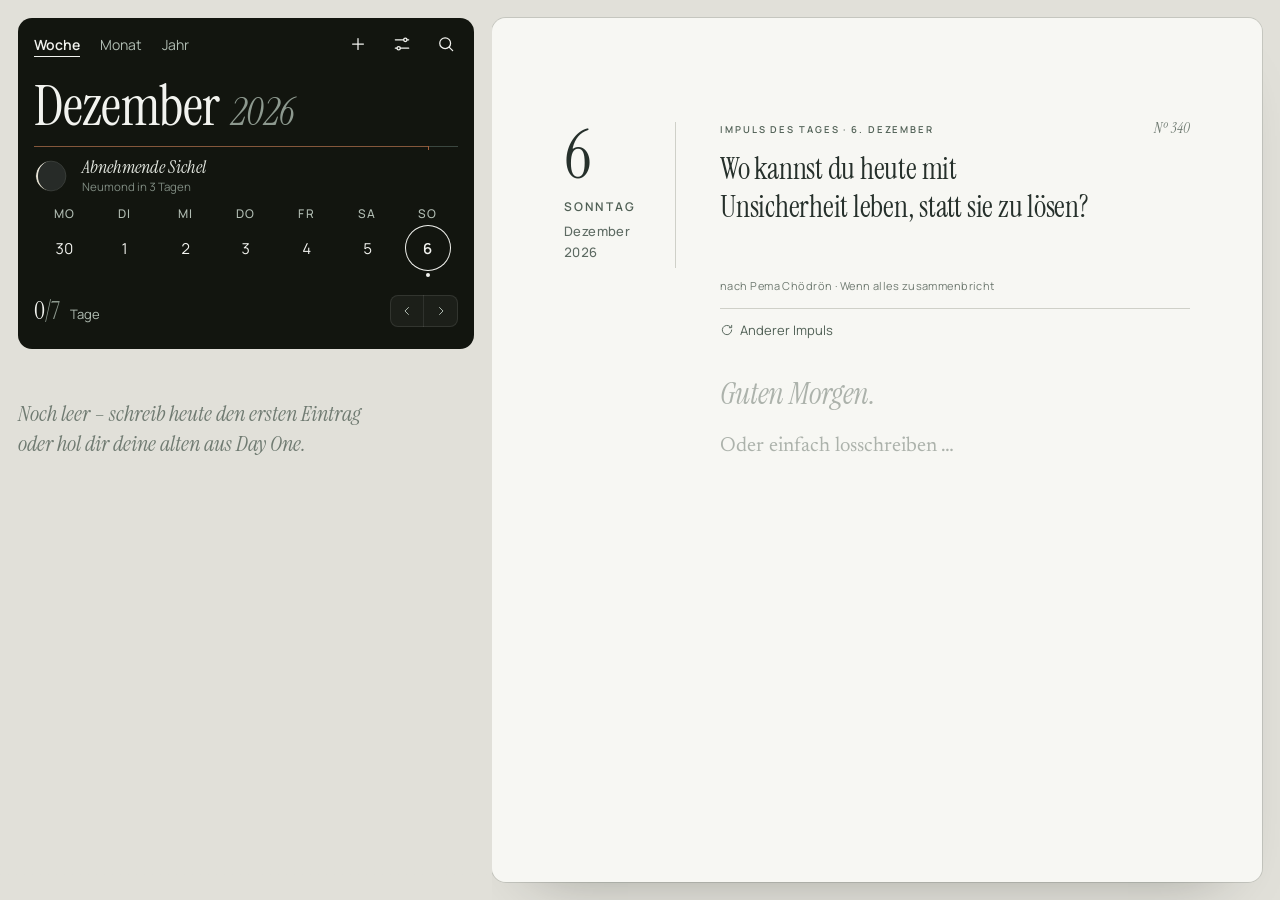
==== commit 0d85c2db: "Phase 3: Blatt „Brief“ – Anrede statt Initiale, Schlusszeile, Anrede-Vorschlag, Karten mit Auszug, Ö" ====
--- a/index.html
+++ b/index.html
@@ -90,21 +90,19 @@
   <section class="view is-off" id="entry" aria-label="Eintrag">
     <div class="entry" id="entryInner">
       <div class="enav">
-        <div class="edate"><span class="wd" id="eWd"></span><span class="dn" id="eDn" aria-hidden="true"></span><span class="dt" id="eDt"></span><span class="dtm" id="eDtm" aria-hidden="true"></span><span class="savedot" id="saveDot" aria-hidden="true"></span><span class="erule" aria-hidden="true"></span><span class="emeta" id="eMeta"></span></div>
+        <div class="edate"><span class="wd" id="eWd"></span><span class="dn" id="eDn" aria-hidden="true"></span><span class="dt" id="eDt"></span><span class="dtm" id="eDtm" aria-hidden="true"></span><span class="savedot" id="saveDot" aria-hidden="true"></span></div>
         <div class="eact"><button class="trash" data-act="trashcur" id="trashBtn" aria-label="Eintrag löschen"><svg width="20" height="20" viewBox="0 0 24 24" fill="none" stroke="currentColor" stroke-width="1.5" stroke-linecap="round" stroke-linejoin="round" aria-hidden="true"><path d="M4.5 6.5h15M9.5 6.5V4.75h5V6.5M6.5 6.5l.85 12.2a1.5 1.5 0 0 0 1.5 1.4h6.3a1.5 1.5 0 0 0 1.5-1.4l.85-12.2M10 10.5v6M14 10.5v6"/></svg></button>
         <button class="done" data-act="done" id="doneBtn" aria-label="Fertig"><span><svg width="20" height="20" viewBox="0 0 24 24" fill="none" stroke="currentColor" stroke-width="1.8" stroke-linecap="round" stroke-linejoin="round" aria-hidden="true"><path d="M5.5 12.5l4 4 9-9.5"/></svg></span></button></div>
       </div>
-      <div class="emeta emetap" id="eMetaP" aria-hidden="true"></div>
       <div class="eimp" id="eImp" hidden>
-        <div class="egreet ig" id="eGreet"></div>
         <div class="ik ig"><span id="eImpK"></span><span class="ino" id="eImpNo"></span></div>
         <div class="iph" id="eImpPh"><div class="pbox" id="eImpT"></div><div class="isrc ig" id="eImpS"></div><div class="irl"></div></div>
         <div class="ibar ig"><button class="ilnk" data-act="impnext"><svg width="14" height="14" viewBox="0 0 24 24" fill="none" stroke="currentColor" stroke-width="1.6" stroke-linecap="round" aria-hidden="true"><path d="M20 12a8 8 0 1 1-2.3-5.6M20 4v4h-4"/></svg>Anderer Impuls</button></div>
       </div>
       <div class="ebody" id="eBody" contenteditable="true" lang="de" role="textbox" aria-multiline="true" aria-label="Eintrag – die erste Zeile ist der Titel" data-ph="Was möchtest du festhalten?" spellcheck="true"></div>
       <div class="ephotos" id="ePhotos"></div>
+      <div class="eclose" id="eClose" hidden></div>
     </div>
-    <div class="etov" id="etOv" aria-hidden="true"></div>
     <button class="emem" id="eMem" data-act="memtoggle" hidden><span class="mk">Heute vor einem Jahr</span><span class="mt2" id="eMemT"></span><span class="mx" id="eMemX"></span><span class="mw" id="eMemW"></span></button>
     <button class="floatbtn" data-act="entryback" id="entryBtn" aria-label="Zurück"><svg class="i-back" width="24" height="24" viewBox="0 0 24 24" fill="none" stroke="currentColor" stroke-width="1.6" stroke-linecap="round" stroke-linejoin="round" aria-hidden="true"><path d="M19 12H5.5M11 6l-6 6 6 6"/></svg></button>
   </section>
@@ -141,6 +139,7 @@
         <h2>Beim Schreiben</h2>
         <p>Was auf einem neuen, leeren Blatt erscheinen soll.</p>
         <div class="wsets">
+          <button class="wrow" data-act="wset" data-k="greet" role="switch"><span><span class="wl">Anrede vorschlagen</span><span class="ws">Blass auf dem leeren Blatt – Tab oder Antippen übernimmt sie</span></span><span class="fsw"></span></button>
           <button class="wrow" data-act="wset" data-k="imp" role="switch"><span><span class="wl">Tagesimpuls</span><span class="ws">Jeden Tag eine neue Frage</span></span><span class="fsw"></span></button>
           <button class="wrow" data-act="wset" data-k="meta" role="switch"><span><span class="wl">Ort &amp; Wetter</span><span class="ws">Nur „Leer · 4° Nebel“ wird gespeichert, keine Koordinaten</span></span><span class="fsw"></span></button>
           <button class="wrow" data-act="wset" data-k="mem" role="switch"><span><span class="wl">Heute vor einem Jahr</span><span class="ws">Erinnerung unten auf dem Blatt</span></span><span class="fsw"></span></button>
--- a/styles.css
+++ b/styles.css
@@ -432,10 +432,7 @@
 .row .n{font-family:var(--serif);font-size:32px;line-height:.95;font-variant-numeric:tabular-nums}
 .row .wd{font-size:12px;font-weight:500;letter-spacing:.12em;color:var(--muted)}
 .row .tx{display:flex;flex-direction:column;gap:4px;min-width:0;flex:1}
-.row .th{display:flex;align-items:baseline;gap:12px;min-width:0}
-.row .th .ti{flex:1;min-width:0}
 .row .mt,.row .tm{display:none}
-.row .ti{font-family:var(--serif);font-size:23px;line-height:1.1;overflow-wrap:break-word}
 .row .ex{font-size:14px;line-height:1.5;color:var(--ink2);display:-webkit-box;-webkit-line-clamp:2;-webkit-box-orient:vertical;overflow:hidden}
 .row.is-current{background:var(--stone);margin:0 -12px;padding-left:12px;padding-right:12px;width:calc(100% + 24px);border-radius:3px}
 .emptylist{padding:40px 0;margin:0;font:italic 400 22px/1.35 var(--serif);color:var(--dimtext);text-wrap:balance} /* Regel 7: ein Satz in kursiver Serif */
@@ -454,20 +451,22 @@
 #list .mgroup > .row:first-child::before,#list .sep + .row::before{opacity:0}
 :is(#list,.rep) .row.is-current{margin:0 0 6px;width:100%;padding-left:12px;padding-right:12px;background:var(--ink);border-radius:10px}
 :is(#list,.rep) .row.is-current::before,:is(#list,.rep) .row.is-current + .row::before{opacity:0}
-:is(#list,.rep) .row.is-current .n,:is(#list,.rep) .row.is-current .ti{color:var(--linen)}
-:is(#list,.rep) .row.is-current .wd,:is(#list,.rep) .row.is-current .ex,:is(#list,.rep) .row.is-current .mt{color:var(--mist)}
-:is(#list,.rep) .row .mt{display:flex;align-items:center;gap:8px;flex:none;font-size:12px;font-weight:500;color:var(--muted);font-variant-numeric:tabular-nums}
+:is(#list,.rep) .row.is-current :is(.n,.ex){color:var(--linen)}
+:is(#list,.rep) .row.is-current :is(.wd,.mt){color:var(--mist)}
+:is(#list,.rep) .row .mt{display:flex;align-items:center;gap:8px;flex:none;align-self:flex-start;margin-top:3px;font-size:12px;font-weight:500;color:var(--muted);font-variant-numeric:tabular-nums}
 :is(#list,.rep) .row .ph{display:flex;align-items:center;gap:3px}
-:is(#list,.rep) .row .ex{-webkit-line-clamp:2}
-/* Titel immer einzeilig – alle Karten im selben Rhythmus */
-:is(#list,.rep) .row .ti{white-space:nowrap;overflow:hidden;text-overflow:ellipsis}
+:is(#list,.rep) .row .tx{flex-direction:row;align-items:flex-start;gap:10px}
+:is(#list,.rep) .row .ex{flex:1;min-width:0;font-family:'Newsreader',Georgia,serif;font-size:15.5px;line-height:1.45;color:var(--ink);-webkit-line-clamp:2;overflow-wrap:break-word}
+:is(#list,.rep) .row .ex.sal{font-style:italic}
+:is(#list,.rep) .row .d{min-height:67px;gap:2px}
+:is(#list,.rep) .row .n{font-size:28px}
 /* mehrere Einträge am selben Tag: Datum nur bei der ersten Karte, danach nur die Uhrzeit; Karten eines Tages rücken zusammen, zwischen Tagen etwas mehr Luft */
 :is(#list,.rep) .row.cont{margin-top:-3px}
 :is(#list,.rep) .row.newday{margin-top:6px}
 :is(#list,.rep) .row.cont .n,:is(#list,.rep) .row.cont .wd{display:none}
 :is(#list,.rep) .row.cont .tm{margin-top:5px}
 :is(#list,.rep) .row .d{width:40px}
-:is(#list,.rep) .row .tm{display:block;margin-top:2px;font-size:12px;font-weight:500;color:var(--muted);font-variant-numeric:tabular-nums} /* Datum, Tag und Uhrzeit zusammen */
+:is(#list,.rep) .row .tm{display:block;margin-top:2px;font-size:12px;font-weight:500;color:var(--dimtext);font-variant-numeric:tabular-nums} /* Datum, Tag und Uhrzeit zusammen */
 :is(#list,.rep) .row.is-current .tm{color:var(--mist)}
 /* hell: der gewählte Eintrag ist leiser – er liegt wie das offene Blatt hell auf, mit feinem Tinten-Rand (Nacht bleibt dunkel) */
 html:not(.night) :is(#list,.rep) .row.is-current{background:#3a3e3b} /* gefüllt wie vorher, eine Spur heller als die Tinte */
@@ -604,7 +603,6 @@
 .done:active span{transform:scale(.9)}
 .eline{height:1px;background:var(--line);margin-top:16px}
 .ebody{margin-top:18px;font-size:18px;line-height:1.7;white-space:pre-wrap;overflow-wrap:break-word;outline:none;min-height:30vh;caret-color:var(--copper)}
-.ebody:empty::before{content:attr(data-ph);color:var(--dimtext)}
 @media (max-width:959px){
   /* Suche (iPhone): das Feld wächst aus der Lupe, der Kopf mit Monat/Woche/Jahr bleibt sichtbar */
   .topbar{position:relative;z-index:7}
@@ -807,7 +805,6 @@
   .sidecal.snapping{transition:height .45s var(--sheet)}
   .scinner{padding-bottom:6px;transform-origin:50% 0}
   #home.cal-in .scinner{pointer-events:none}
-  .row .ti{font-size:22.5px;line-height:1.15} .row .n{font-size:28px}
   #list{padding:0 18px 40px}
   /* weicher Auslauf unten als ruhende Fläche über der Liste (keine Maske auf dem scrollenden Element – die ruckelt in Safari) */
   .listfade{display:block;position:absolute;left:0;width:var(--side);bottom:18px;height:28px;pointer-events:none;z-index:2;
@@ -951,31 +948,33 @@
 html.night ::selection{background:rgba(194,122,82,.22)}
 .tm,.row .wd,.edate,.row .mt,.otd .go,.stats .count,.count{font-variant-numeric:tabular-nums}
 .ebody{font-variant-numeric:oldstyle-nums}
-.title,.stickytitle,.row .ti,.entry .title,h1,h2,h3{text-wrap:balance}
+.title,.stickytitle,.entry .title,h1,h2,h3{text-wrap:balance}
 .ebody,.row .ex,.otd .ti,p{text-wrap:pretty}
-.row .ti{letter-spacing:-.015em}
 
 /* Schritt 6 · Das Blatt „Schlicht“: kein Titelfeld – die erste Zeile ist der Titel; Buchsatz in Newsreader */
 .ebody{font-family:'Newsreader', Georgia, serif;font-optical-sizing:auto;font-size:17px;line-height:1.6;color:#2b2722;font-kerning:normal;font-variant-numeric:oldstyle-nums proportional-nums;hyphens:auto;-webkit-hyphens:auto;margin-top:22px}
 html.night .ebody{color:#d3d9d1}
 .ebody > div + div{margin-top:1.05em}
 .ebody > div.bl,.ebody > div.bl + div{margin-top:0} /* Leerzeile im Text: wirkt wie ein Absatz, nicht doppelt */
-.ebody:empty::before{font-family:var(--serif);font-style:italic;font-size:1.2em;color:var(--dimtext)}
-/* Initiale: nur zum Lesen – beim Bearbeiten steht der Buchstabe normal, damit die Schreibmarke immer stimmt */
-.ebody:not(:focus) > div:first-child::first-letter{float:left;font-family:var(--serif);font-size:78px;line-height:.78;margin:.07em .1em -.06em -.02em;color:var(--copper);font-variant-numeric:normal;letter-spacing:0}
-.erule{display:none}
-.emeta{display:none}
-.emeta .sb{display:inline-flex;align-items:center;gap:6px;color:var(--dim)}
-.emeta .sb svg{flex:none}
-.emetap:not(:empty){display:flex;flex-wrap:wrap;gap:4px 14px;margin-top:10px;font-size:12.5px;color:var(--dimtext);font-variant-numeric:tabular-nums}
+.ebody{position:relative;--al:26px;--ag:18px}
+/* Anrede: die erste Zeile – immer gleich, mit und ohne Fokus */
+.ebody > div:first-child{font-family:var(--serif);font-style:italic;font-weight:400;font-size:var(--al);line-height:1.1;color:var(--ink);margin-bottom:var(--ag)}
+.ebody > div:first-child + div{margin-top:0}
+.ebody > div:first-child:has(+ .bl:not(:last-child)){margin-bottom:0}
+/* leeres Blatt: Platzhalter (und blasser Anrede-Vorschlag) stehen exakt an der Stelle der ersten Zeile */
+.ebody.mt::before{content:attr(data-ph);position:absolute;left:0;right:0;top:0;pointer-events:none;font-family:var(--serif);font-style:italic;font-size:var(--al);line-height:1.1;color:var(--dimtext)}
+.ebody.mt[data-g]::before{content:attr(data-g);opacity:.55}
+.ebody.mt[data-g]::after{content:attr(data-ph);position:absolute;left:0;right:0;top:calc(var(--al) * 1.1 + var(--ag));pointer-events:none;color:var(--dimtext);opacity:.55}
+/* Schlusszeile unter dem Text */
+.eclose{margin-top:28px;font-family:var(--sans);font-size:12px;line-height:1.4;color:var(--dimtext);font-variant-numeric:tabular-nums}
+.eclose[hidden]{display:none}
+.eclose::before{content:'';display:block;width:24px;height:1px;background:var(--copper);margin-bottom:10px}
+.eclose .sb{display:inline-flex;align-items:center;gap:6px}
+.eclose .sb svg{flex:none}
 @media (min-width:960px){
-  .ebody{font-size:20.5px;line-height:1.6;margin:0}
-  .ebody:not(:focus) > div:first-child::first-letter{font-size:96px;margin:.08em .1em -.06em -.02em}
-  .emetap{display:none !important}
-  .entry .erule{display:block;width:28px;height:1px;background:var(--copper);margin:18px 0 12px}
-  .entry .emeta:not(:empty){display:flex;flex-direction:column;font-size:12.5px;line-height:1.7;color:var(--dimtext);font-variant-numeric:tabular-nums}
-  .entry .emeta .sb{gap:7px}
-}
+  .ebody{font-size:20.5px;line-height:1.6;margin:0;--al:30px;--ag:20px}
+  .entry .eclose{grid-column:2}
+  }
 @media (min-width:1500px){ .ebody{font-size:21.5px} }
 @media (min-width:1800px){ .ebody{font-size:22.5px} }
 
@@ -983,7 +982,6 @@
 .eimp{margin-top:26px;overflow:hidden}
 .eimp[hidden]{display:none}
 .eimp .ig{overflow:hidden;max-height:90px;transition:max-height var(--t4) var(--sheet), opacity var(--t3) var(--ease), filter var(--t3) var(--ease), margin var(--t4) var(--sheet)}
-.egreet{display:none}
 .ik{display:flex;justify-content:space-between;align-items:baseline;gap:12px;margin-bottom:12px;font-size:9.5px;font-weight:600;letter-spacing:.2em;color:var(--olive);text-transform:uppercase}
 .ino{font-family:var(--serif);font-style:italic;font-weight:400;font-size:15px;letter-spacing:0;text-transform:none;color:var(--dimtext);font-variant-numeric:tabular-nums}
 .pbox{height:98px;overflow:hidden;font-family:var(--serif);font-size:25px;line-height:1.28;letter-spacing:-.008em;text-wrap:balance;color:var(--ink);
@@ -1005,12 +1003,11 @@
 .eimp.wr .pbox{height:var(--wh,40px);font-size:15px;color:var(--dimtext)}
 .irl{transition:transform var(--t4) var(--sheet), margin var(--t4) var(--sheet), height var(--t4) var(--sheet)}
 .eimp.wr .irl{transform:scaleX(0);margin-top:0;height:0}
-.eimp.wr + .ebody{margin-top:14px}
+.eimp.wr:not([hidden]) + .ebody{margin-top:14px}
 @media (min-width:960px){
   .eimp{grid-column:2;margin:-4px 0 30px}
   .eimp.wr{margin-bottom:18px}
-  .eimp.wr + .ebody{margin-top:0}
-  .egreet{display:block;font-family:var(--serif);font-size:34px;line-height:1.15;letter-spacing:-.015em;color:var(--ink);margin-bottom:22px}
+  .eimp.wr:not([hidden]) + .ebody{margin-top:0}
   .pbox{height:118px;font-size:30px}
   .pbox.sm{font-size:26px}
   .pbox.xs{font-size:22px}
@@ -1041,7 +1038,6 @@
 html.night .wrow[aria-checked="true"] .fsw::after{background:#1d221c}
 
 /* Karte wird Blatt (iPhone): die angetippte Karte wächst zum Blatt und kehrt beim Schließen genau dorthin zurück */
-.etov{display:none}
 @media (max-width:959px){
   #entry{border-radius:16px 16px 0 0}
   #entry.is-top{box-shadow:inset 0 1px 0 rgba(255,255,255,.6), 0 -1px 0 rgba(8,10,8,.05), 0 -18px 40px -24px rgba(8,10,8,.5)}
@@ -1068,19 +1064,11 @@
   #entry.fx .enav{background:transparent}
   #entry.fx .enav::after,#entry.fx.pre .enav::after{transition:transform var(--t4) var(--sheet) .3s, opacity var(--t2) var(--ease) .3s}
   #entry.fx:is(.pre,.closing) .enav::after{transform:scaleX(0);opacity:0;transition:transform var(--t2) var(--sheet), opacity var(--t1) var(--ease)}
-  /* Tageszahl und Titel gleiten zwischen Karte und Blatt */
-  #entry.fx #eDn,#entry.fx .etov{transform-origin:0 0;transition:transform var(--t4) var(--sheet), opacity var(--t2) var(--ease) .04s}
-  #entry.fx:is(.pre,.closing) #eDn,#entry.fx:is(.pre,.closing) .etov{transform:var(--ntf,none)}
-  #entry.fx:is(.pre,.closing) .etov{transform:var(--ttf,none)}
-  #entry.fx.closing.ml .etov{transition:transform var(--t4) var(--sheet), opacity var(--t2) var(--ease) .05s}
-  #entry.fx.pre #eDn,#entry.fx.pre .etov{opacity:0;transition:none}
-  #entry.fx.closing #eDn,#entry.fx.closing .etov{opacity:0;transition:transform var(--t4) var(--sheet), opacity var(--t2) var(--ease) .46s}
-  #entry.fx.ovon .etov{display:block;position:absolute;margin:0;font-family:var(--serif);font-weight:400;color:var(--ink);pointer-events:none;z-index:1;overflow-wrap:break-word;text-wrap:balance}
-  #entry.fx.ovon:not(.pre):not(.closing):not(.drag) .etov{animation:ovOpen var(--t4) var(--ease) both}
-  #entry.fx.ovon.closing:not(.ml) .etov{animation:ovClose var(--t4) var(--ease) both}
-  #entry.fx.drag .etov{opacity:0}
-  @keyframes ovOpen{0%{opacity:0}18%{opacity:1}50%{opacity:1}100%{opacity:0}}
-  @keyframes ovClose{0%{opacity:0}22%{opacity:1}56%{opacity:1}100%{opacity:0}}
+  /* Tageszahl gleitet zwischen Karte und Blatt */
+  #entry.fx #eDn{transform-origin:0 0;transition:transform var(--t4) var(--sheet), opacity var(--t2) var(--ease) .04s}
+  #entry.fx:is(.pre,.closing) #eDn{transform:var(--ntf,none)}
+  #entry.fx.pre #eDn{opacity:0;transition:none}
+  #entry.fx.closing #eDn{opacity:0;transition:transform var(--t4) var(--sheet), opacity var(--t2) var(--ease) .46s}
   /* Datum und Mülleimer blenden verzögert ein, beim Zurück schnell aus */
   #entry.fx :is(.edate .wd,.edate .dtm,.eact){transition:opacity var(--t3) var(--ease) .35s}
   #entry.fx:is(.pre,.closing) :is(.edate .wd,.edate .dtm,.eact){opacity:0;transition:opacity .2s var(--ease)}
@@ -1091,12 +1079,11 @@
   .rep{opacity:0;transition:opacity .22s var(--ease)}
   #entry.fx.pre .rep{opacity:1;transition:none}
   #entry.fx.closing .rep{opacity:1;transition:opacity .34s var(--ease) .44s}
-  /* Text wird von oben nach unten freigelegt (Maskenkante wie revealDown am Mac) */
-  #entry.rv :is(#eBody,#ePhotos){-webkit-mask-image:linear-gradient(#000 45%,transparent 55%);mask-image:linear-gradient(#000 45%,transparent 55%);-webkit-mask-size:100% 260%;mask-size:100% 260%;-webkit-mask-repeat:no-repeat;mask-repeat:no-repeat;-webkit-mask-position:0 0;mask-position:0 0;
-    transition:opacity var(--t3) var(--ease) .2s, transform var(--t4) var(--sheet) .2s, -webkit-mask-position 1.15s cubic-bezier(.4,0,.2,1) .25s, mask-position 1.15s cubic-bezier(.4,0,.2,1) .25s}
-  #entry.rv.rvpre :is(#eBody,#ePhotos){opacity:0;transform:translateY(16px);-webkit-mask-position:0 100%;mask-position:0 100%;transition:none}
-  #entry.fx.closing :is(#eBody,#ePhotos){opacity:0;transform:translateY(6px);transition:opacity var(--t1) var(--ease), transform var(--t2) var(--sheet)}
-  #entry.fx:not(.rv) :is(#eBody,#ePhotos){transition:opacity var(--t3) var(--ease) .1s}
+  /* Text setzt sich per Deckkraft und 10px Setzen dazu (leicht verzögert), beim Schließen schnell weg */
+  #entry.fx :is(#eBody,#ePhotos,#eClose){transition:opacity var(--t3) var(--sheet) .12s, transform var(--t3) var(--sheet) .12s}
+  #entry.fx.pre :is(#eBody,#ePhotos,#eClose){opacity:0;transform:translateY(10px)}
+  #entry.fx.closing :is(#eBody,#ePhotos,#eClose){opacity:0;transform:translateY(6px);transition:opacity var(--t1) var(--ease), transform var(--t2) var(--sheet)}
+}
 }
 
 /* ---------- iPhone: Gedrückt halten (Vorschau + Menü) ---------- */
@@ -1172,3 +1159,8 @@
 .trow .btn{height:36px;padding:0 14px;font-size:13px;flex:none}
 .sect .trashempty{margin:0;padding:6px 0 10px;font:italic 400 18px/1.35 var(--serif);color:var(--dimtext)}
 .sect .trashnote{margin:12px 0 0;font-size:13px;color:var(--muted)}
+
+/* Schlusszeile direkt unter dem Text: Mindesthöhe nur für das leere Blatt; Tippen unter den Text setzt die Schreibmarke ans Ende (ui.js) */
+.ebody:not(.mt){min-height:0}
+.ephotos:empty{display:none}
+@media (min-width:960px){ .ebody:not(.mt){min-height:132px} } /* Mac: die Datumsspalte (über Impuls + Text) darf die Impulszeile nicht strecken */
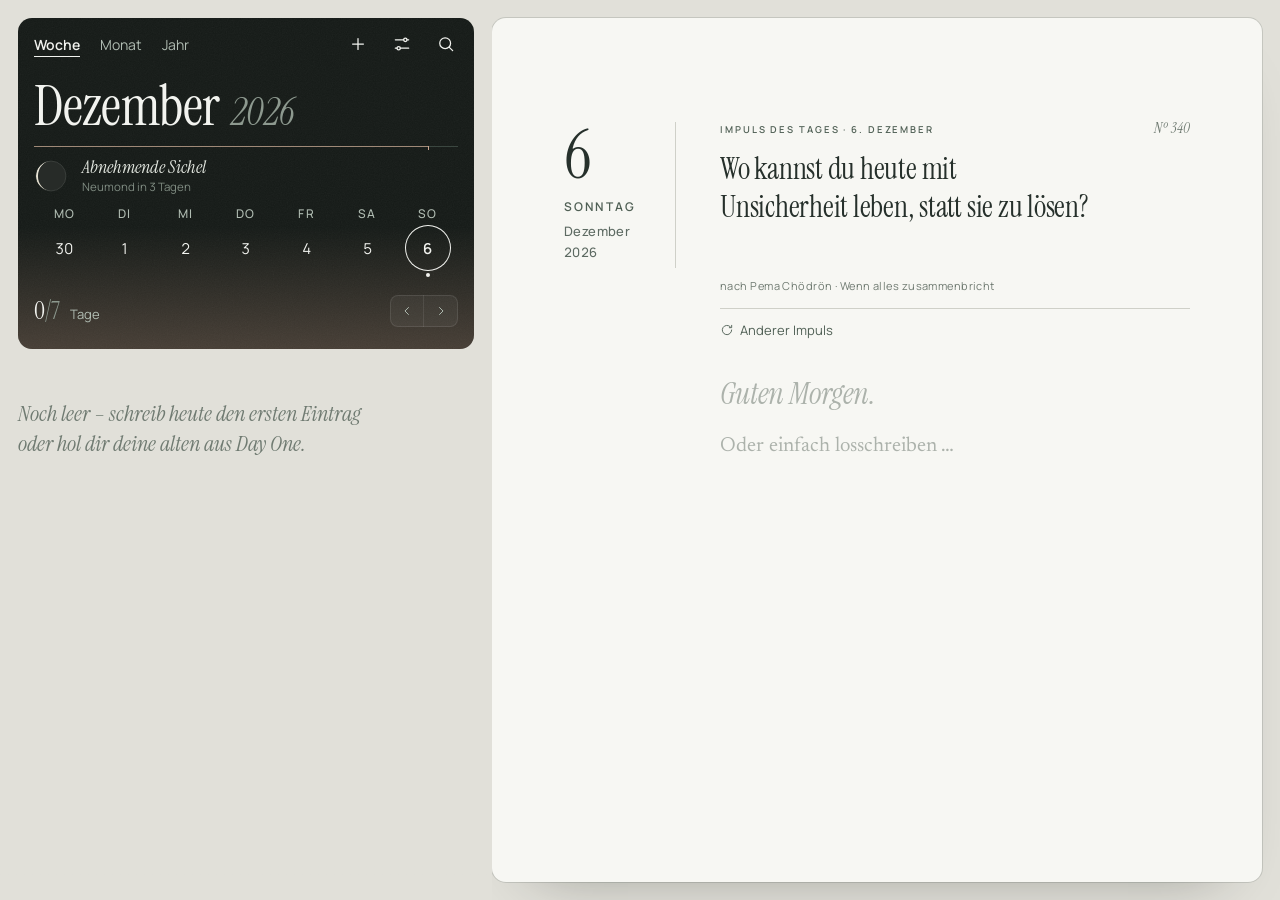
==== commit f65b5aba: "Phase 4: Licht – Tageszeit färbt Kopf, Jahreslinie, Verlauf, Korn und Lampenlicht; Stufen nach Sonne" ====
--- a/index.html
+++ b/index.html
@@ -5,9 +5,17 @@
 <meta name="viewport" content="width=device-width, initial-scale=1, viewport-fit=cover">
 <title>Journal</title>
 <meta name="theme-color" content="#12150f">
-<script>/* Licht schon vor dem ersten Bild setzen – sonst blendet der Hintergrund beim Öffnen sichtbar nach */
-try { var L = localStorage.getItem('journal.light') || 'auto', H = new Date().getHours(), R = document.documentElement;
-  R.dataset.light = L === 'auto' ? (H >= 5 && H < 10 ? 'morgen' : H >= 17 && H < 21 ? 'abend' : (H >= 21 || H < 5) ? 'spaet' : 'tag') : 'tag';
+<script>/* Licht schon vor dem ersten Bild setzen – sonst blendet der Hintergrund beim Öffnen sichtbar nach.
+  lightStage(date): Stufe nach echten Sonnenzeiten (journal.sunday = {d,r,s} in Minuten, nur wenn d = heute), sonst nach Uhrzeit; applyLight (nav.js) nutzt dieselbe Regel */
+window.lightStage = function (d) {
+  var h = d.getHours(), m = h * 60 + d.getMinutes();
+  try { var j = JSON.parse(localStorage.getItem('journal.sunday') || 'null'), k = d.getFullYear() + '-' + ('0' + (d.getMonth() + 1)).slice(-2) + '-' + ('0' + d.getDate()).slice(-2);
+    if (j && j.d === k && typeof j.r === 'number' && typeof j.s === 'number' && j.r < j.s)
+      return m >= j.r - 60 && m < j.r + 180 ? 'morgen' : m >= j.r + 180 && m < j.s - 90 ? 'tag' : m >= j.s - 90 && m < j.s + 120 ? 'abend' : 'spaet'; } catch (e) {}
+  return h >= 5 && h < 10 ? 'morgen' : h >= 17 && h < 21 ? 'abend' : (h >= 21 || h < 5) ? 'spaet' : 'tag';
+};
+try { var L = localStorage.getItem('journal.light') || 'auto', R = document.documentElement;
+  R.dataset.light = L === 'auto' ? window.lightStage(new Date()) : 'tag';
   if (L === 'nacht') R.classList.add('night'); } catch (e) {}</script>
 <meta name="apple-mobile-web-app-capable" content="yes">
 <meta name="mobile-web-app-capable" content="yes">
--- a/styles.css
+++ b/styles.css
@@ -16,7 +16,7 @@
 html{touch-action:manipulation;overscroll-behavior:none}
 button,label,.hero,.pnav,.enav,.legend,.kicker,.stats{-webkit-user-select:none;user-select:none;-webkit-touch-callout:none}
 [contenteditable],input{-webkit-user-select:text;user-select:text}
-html,body{margin:0;height:100%;background:var(--night);color:var(--ink);font-family:var(--sans);-webkit-font-smoothing:antialiased;-webkit-text-size-adjust:100%}
+html,body{margin:0;height:100%;background:var(--head);color:var(--ink);font-family:var(--sans);-webkit-font-smoothing:antialiased;-webkit-text-size-adjust:100%}
 body{overflow:hidden;overscroll-behavior:none}
 button{font:inherit;color:inherit;background:none;border:0;padding:0;margin:0;cursor:pointer}
 button:focus-visible,a:focus-visible,[role=radio]:focus-visible,[role=button]:focus-visible,[tabindex]:not([tabindex="-1"]):focus-visible,summary:focus-visible,.row:focus-visible,.cell:focus-visible,.wday:focus-visible,.mday:focus-visible{outline:1.5px solid var(--copper);outline-offset:2px;border-radius:inherit}
@@ -25,7 +25,7 @@
 [contenteditable]:focus,[contenteditable]:focus-visible{outline:none}
 [hidden]{display:none !important}
 .sr{position:absolute;width:1px;height:1px;overflow:hidden;clip:rect(0 0 0 0);white-space:nowrap}
-.statusfill{position:fixed;left:0;right:0;top:0;height:var(--safe-t);background:var(--night);z-index:50;pointer-events:none}
+.statusfill{position:fixed;left:0;right:0;top:0;height:var(--safe-t);background:var(--head);z-index:50;pointer-events:none}
 
 .app{position:fixed;inset:0;overflow:hidden}
 .view{position:absolute;inset:0;background:var(--paper);overflow-y:auto;overflow-x:hidden;-webkit-overflow-scrolling:touch;overscroll-behavior-y:contain;
@@ -52,16 +52,16 @@
 .count .of{color:var(--dim)}
 
 /* home */
-#home{background:linear-gradient(var(--night) 0 50%, var(--paper) 50% 100%)}
-.hero{background:var(--night);color:var(--linen);padding:calc(var(--safe-t) + 8px) 24px 20px}
+#home{background:linear-gradient(var(--head) 0 50%, var(--paper) 50% 100%)}
+.hero{background:var(--head);color:var(--linen);padding:calc(var(--safe-t) + 8px) 24px 20px}
 #home > .hero:first-of-type{padding-bottom:0}
 .herorest{padding-top:0;padding-bottom:8px;display:flow-root}
-.stickytitle{position:sticky;top:var(--safe-t);z-index:6;background:var(--night);color:var(--linen);padding:0 24px}
+.stickytitle{position:sticky;top:var(--safe-t);z-index:6;background:var(--head);color:var(--linen);padding:0 24px}
 .stickytitle .title{margin:0;padding-top:8px;height:72px;position:relative;z-index:1;clip-path:inset(-40px -40px -14px -40px)} /* Rollen endet an der Kante der dunklen Fläche – Unterlängen bleiben sichtbar */
 .stickytitle::after{content:'';position:absolute;left:0;right:0;top:100%;height:28px;opacity:0;transition:opacity .2s var(--ease);pointer-events:none;
-  background:linear-gradient(var(--night), var(--night)) left top / 100% 14px no-repeat,
-             radial-gradient(circle at 100% 100%, transparent 13.5px, var(--night) 14px) left bottom / 14px 14px no-repeat,
-             radial-gradient(circle at 0 100%, transparent 13.5px, var(--night) 14px) right bottom / 14px 14px no-repeat} /* die Liste läuft mit runden Ecken unter dem Kopf durch – wie ein Blatt */
+  background:linear-gradient(var(--head), var(--head)) left top / 100% 14px no-repeat,
+             radial-gradient(circle at 100% 100%, transparent 13.5px, var(--head) 14px) left bottom / 14px 14px no-repeat,
+             radial-gradient(circle at 0 100%, transparent 13.5px, var(--head) 14px) right bottom / 14px 14px no-repeat} /* die Liste läuft mit runden Ecken unter dem Kopf durch – wie ein Blatt */
 .stickytitle.stuck::after{opacity:1}
 @media (max-width:959px){.stickytitle::after{display:none}}
 .stickysearch{position:absolute;right:14px;top:8px;color:var(--linen);opacity:0;transform:translateY(-12px);pointer-events:none;
@@ -87,16 +87,16 @@
 .twbtn:active .tw,.twbtn:active .ar{opacity:.6}
 /* iPhone-Startseite (PLAN 4a): Monat im dunklen Kopf. Der Monatsblock (.weekwrap, 6 Zeilen à 48px) bleibt beim Scrollen mit dem Finger 1:1 gekoppelt:
    er hängt oben fest (sticky, top negativ), die Zeilen laufen über --p (0 offen … 1 eingeklappt, aus der Scrollposition) zur Woche des gewählten Tages zusammen. */
-.mwd{position:sticky;top:calc(var(--safe-t) + var(--tb, 80px) + 16px);z-index:6;height:28px;background:var(--night);color:var(--mist);padding:6px 24px 0;box-sizing:border-box;
+.mwd{position:sticky;top:calc(var(--safe-t) + var(--tb, 80px) + 16px);z-index:6;height:28px;background:var(--head);color:var(--mist);padding:6px 24px 0;box-sizing:border-box;
   display:grid;grid-template-columns:repeat(7,minmax(0,1fr));text-align:center;font-size:12px;font-weight:500;letter-spacing:.1em;line-height:14px}
 .yline{position:relative;height:1px;background:var(--nline);--yp:50%}
-.yline::before{content:'';position:absolute;left:0;top:0;height:1px;width:var(--yp);background:color-mix(in srgb, var(--copper) 70%, transparent)}
-.yline::after{content:'';position:absolute;top:-3px;left:var(--yp);width:1px;height:7px;background:var(--copper)}
-.ylinew{position:sticky;top:calc(var(--safe-t) + var(--tb, 80px));z-index:6;height:16px;background:var(--night);padding:8px 24px 0;box-sizing:border-box} /* Jahreslinie (PLAN 7): kupfern bis heute, mit Marke */
+.yline::before{content:'';position:absolute;left:0;top:0;height:1px;width:var(--yp);background:color-mix(in srgb, var(--yc) 70%, transparent)}
+.yline::after{content:'';position:absolute;top:-3px;left:var(--yp);width:1px;height:7px;background:var(--yc)}
+.ylinew{position:sticky;top:calc(var(--safe-t) + var(--tb, 80px));z-index:6;height:16px;background:var(--head);padding:8px 24px 0;box-sizing:border-box} /* Jahreslinie (PLAN 7): kupfern bis heute, mit Marke */
 .ylinew .yrmini{top:-2px;margin-top:0;z-index:3}
 /* Mond und Sonne (PLAN 7): eine leise Zeile unter der Jahreslinie; scrollt am iPhone unter die Linie weg */
 .sky{display:flex;align-items:center;gap:14px;height:34px;color:var(--mist)}
-.skyw{background:var(--night);padding:8px 24px 12px}
+.skyw{background:var(--head);padding:8px 24px 12px}
 .sky .moon{flex:0 0 34px;width:34px;height:34px;display:block}
 .sky .mtx{display:flex;flex-direction:column;gap:2px;min-width:0}
 .sky .mn{font-family:var(--serif);font-style:italic;font-size:18px;line-height:1.1;color:#e2e6df;white-space:nowrap}
@@ -105,13 +105,13 @@
 .sky .sun.on{opacity:1}
 .sky .sun > span{display:flex;align-items:center;gap:6px}
 .sky .sun svg{width:15px;height:15px}
-.weekwrap{position:sticky;top:calc(var(--safe-t) + var(--tb, 80px) + 44px - var(--hch, 240px));z-index:5;height:calc(var(--hch, 240px) + 48px);background:var(--night);overflow-x:clip;overflow-y:visible;touch-action:pan-y;--p:0;transition:height var(--t3) var(--sheet)} /* --hch = (Zeilen − 1) × 48px: der Block ist so hoch wie der Monat Zeilen hat */
+.weekwrap{position:sticky;top:calc(var(--safe-t) + var(--tb, 80px) + 44px - var(--hch, 240px));z-index:5;height:calc(var(--hch, 240px) + 48px);background:var(--head);overflow-x:clip;overflow-y:visible;touch-action:pan-y;--p:0;transition:height var(--t3) var(--sheet)} /* --hch = (Zeilen − 1) × 48px: der Block ist so hoch wie der Monat Zeilen hat */
 .weekwrap::after{content:'';position:absolute;left:0;right:0;top:100%;height:28px;opacity:0;transition:opacity var(--t1) var(--ease);pointer-events:none;
-  background:linear-gradient(var(--night), var(--night)) left top / 100% 14px no-repeat,
-             radial-gradient(circle at 100% 100%, transparent 13.5px, var(--night) 14px) left bottom / 14px 14px no-repeat,
-             radial-gradient(circle at 0 100%, transparent 13.5px, var(--night) 14px) right bottom / 14px 14px no-repeat} /* die Liste läuft mit runden Ecken unter der eingeklappten Woche durch */
+  background:linear-gradient(var(--head), var(--head)) left top / 100% 14px no-repeat,
+             radial-gradient(circle at 100% 100%, transparent 13.5px, var(--head) 14px) left bottom / 14px 14px no-repeat,
+             radial-gradient(circle at 0 100%, transparent 13.5px, var(--head) 14px) right bottom / 14px 14px no-repeat} /* die Liste läuft mit runden Ecken unter der eingeklappten Woche durch */
 .weekwrap.pinned::after{opacity:1}
-.wkmini,.yrmini{position:absolute;right:24px;top:100%;margin-top:-6px;z-index:2;height:20px;padding:0 10px 0 7px;border-radius:10px;display:flex;align-items:center;gap:5px;background:var(--night);color:var(--linen);
+.wkmini,.yrmini{position:absolute;right:24px;top:100%;margin-top:-6px;z-index:2;height:20px;padding:0 10px 0 7px;border-radius:10px;display:flex;align-items:center;gap:5px;background:var(--head);color:var(--linen);
   box-shadow:inset 0 0 0 1px rgba(242,243,239,.2);font-family:var(--serif);font-style:italic;font-size:15px;line-height:1;opacity:0;transform:translate3d(0,-6px,0) scale(.92);pointer-events:none;
   transition:opacity var(--t1) var(--ease), transform var(--t2) var(--sheet)} /* eingeklappt: kleine Heute-Kapsel am unteren Rand des Kopfs, damit man auch beim Scrollen zurück zu heute kommt */
 .wkmini.on,.yrmini.on{opacity:1;transform:none;pointer-events:auto;transition:opacity var(--t2) var(--ease), transform var(--t3) var(--sheet)}
@@ -179,8 +179,8 @@
 #home.yr .wkpill{opacity:0;pointer-events:none}
 .wkpill{transition:opacity var(--t3) var(--ease)}
 #home.yr .wkpill{transition:opacity var(--t2) var(--ease)}
-#home .list,#home .fadebot{transition:background-color 1.2s, opacity var(--t3) var(--ease) .3s}
-#home.yr .list,#home.yr .fadebot{opacity:.5;pointer-events:none;transition:background-color 1.2s, opacity var(--t2) var(--ease)}
+#home .list,#home .fadebot{transition:background-color 2.4s cubic-bezier(.4,0,.2,1), opacity var(--t3) var(--ease) .3s}
+#home.yr .list,#home.yr .fadebot{opacity:.5;pointer-events:none;transition:background-color 2.4s cubic-bezier(.4,0,.2,1), opacity var(--t2) var(--ease)}
 .calpanel{position:relative}
 @media (prefers-reduced-motion:reduce){ .ylay *,.zmo,.zmo.zhide,.yseg,.yseg *{transition-duration:.01s !important;transition-delay:0s !important} }
 .stickytitle.stuck .stickysearch{transition-delay:.18s}
@@ -243,7 +243,7 @@
 .homeplus.off{opacity:0;transform:scale(.8);pointer-events:none;transition:opacity .2s var(--ease), transform .3s var(--sheet)}
 .page.wide{padding-bottom:calc(var(--safe-b) + 110px)}
 .calbody{padding-bottom:calc(var(--safe-b) + 110px);background:var(--paper);min-height:calc(100% - 260px)}
-#calendar{background:linear-gradient(var(--night) 0 50%, var(--paper) 50% 100%)}
+#calendar{background:linear-gradient(var(--head) 0 50%, var(--paper) 50% 100%)}
 .herofoot .stat{display:flex;align-items:baseline;gap:10px}
 .herofoot .count{font-size:21px;color:var(--linen)}
 .herofoot .lbl{color:var(--mist)}
@@ -647,9 +647,39 @@
 html[data-light="morgen"]{--paper:#eeede8;--sheetbg:#f7f7f3}
 html[data-light="abend"]{--paper:#ede8df;--sheetbg:#f5f1e9}
 html[data-light="spaet"]{--paper:#e8e2d7;--sheetbg:#f0eadf;--stone:#ddd8cd}
-.app,.view,#entry,#home,.list{transition-property:background-color;transition-duration:1.2s}
+.app,.view,#entry,#home,.list{transition-property:background-color;transition-duration:2.4s;transition-timing-function:cubic-bezier(.4,0,.2,1)}
 /* Nacht: dieselbe Palette, umgekehrt – der dunkle Kopf bleibt der dunkelste Ton */
 html.night{--dimtext:#8d998f;--copper:#c27a52;--card:rgba(242,243,239,.045);--cardh:rgba(242,243,239,.075);--cardp:rgba(242,243,239,.1);--paper:#181c17;--sheetbg:#1e231d;--stone:#252b24;--ink:#e4e7df;--ink2:#c3cac4;--muted:#9aa59c;--olive:#a3b4a7;--line:#2f3631;--empty:#353b36;--night:#0b0d0a}
+
+/* Phase 4 · Licht: die vier Stufen färben auch den dunklen Kopf, die Jahreslinie, einen leisen Verlauf am Fuß des Kopfs, den Mondschein und das Lampenlicht auf dem Blatt.
+   Alles hängt an fünf Variablen auf html (registriert, damit sie in 2,4 s weich übergehen); die Stufe setzt das Skript im <head> schon vor dem ersten Bild. */
+@property --head{syntax:'<color>';inherits:true;initial-value:#12150f}
+@property --yc{syntax:'<color>';inherits:true;initial-value:#a35f3a}
+@property --hglow{syntax:'<color>';inherits:true;initial-value:rgba(226,176,150,.04)}
+@property --mglow{syntax:'<number>';inherits:true;initial-value:0}
+@property --lamp{syntax:'<number>';inherits:true;initial-value:0}
+html{--head:#12150f;--yc:#a35f3a;--hglow:rgba(226,176,150,.04);--mglow:0;--lamp:0;
+  transition:--head 2.4s cubic-bezier(.4,0,.2,1), --yc 2.4s cubic-bezier(.4,0,.2,1), --hglow 2.4s cubic-bezier(.4,0,.2,1), --mglow 2.4s cubic-bezier(.4,0,.2,1), --lamp 2.4s cubic-bezier(.4,0,.2,1)}
+html[data-light="morgen"]{--head:#151a17;--yc:#c9a58f;--hglow:rgba(226,176,150,.24)}
+html[data-light="abend"]{--head:#15130f;--yc:#c27a52;--hglow:rgba(198,124,82,.34);--lamp:.45}
+html[data-light="spaet"]{--head:#0d0f0b;--yc:#8f5c40;--hglow:rgba(198,124,82,0);--mglow:1;--lamp:1}
+html.night{--head:#0b0d0a;--yc:#c27a52;--hglow:rgba(198,124,82,0);--mglow:1;--lamp:1}
+/* Filmkorn (statisch, 5,5 %) auf allen dunklen Kopf-Flächen; eigene Ebene hinter dem Inhalt */
+.hero,.skyw{position:relative;isolation:isolate}
+:is(.hero,.stickytitle,.ylinew,.skyw,.mwd,.weekwrap)::before{content:'';position:absolute;inset:0;z-index:-1;pointer-events:none;border-radius:inherit;opacity:.055;background:url("data:image/svg+xml,%3Csvg xmlns='http://www.w3.org/2000/svg' width='160' height='160'%3E%3Cfilter id='n'%3E%3CfeTurbulence type='fractalNoise' baseFrequency='.85' numOctaves='2' stitchTiles='stitch'/%3E%3CfeColorMatrix type='saturate' values='0'/%3E%3C/filter%3E%3Crect width='160' height='160' filter='url(%23n)'/%3E%3C/svg%3E") 0 0 / 160px 160px}
+/* leiser Verlauf am unteren Rand des Kopfs (unten Farbe, bei 58 % Höhe verschwunden) */
+.hero:is(.herorest,.calhero)::after{content:'';position:absolute;inset:0;z-index:-1;pointer-events:none;border-radius:inherit;background:linear-gradient(to top, var(--hglow), transparent 58%)}
+/* Mondschein: nachts ein weicher Hof, etwa dreifacher Mondradius, sehr dezent */
+.sky{position:relative}
+.sky::before{content:'';position:absolute;left:-34px;top:-8px;width:102px;height:50px;z-index:-1;pointer-events:none;opacity:var(--mglow);background:radial-gradient(closest-side, rgba(242,243,239,.06), rgba(242,243,239,0))}
+@media (min-width:960px){ .skyw::before{display:none} }
+/* Lampenlicht auf dem Blatt: oben ein warmer Schein, unten ein Hauch dunkler; hängt am Blatt, scrollt nicht mit, liegt hinter dem Text (Hintergrundebene) */
+#entry{--et:calc(var(--safe-t) + 60px);background-repeat:no-repeat;background-size:100% 280px, 100% 100%;background-position:0 var(--et), 0 0;
+  background-image:radial-gradient(ellipse 80% 140px at 50% 140px, rgba(255,236,205,calc(var(--lamp) * .30)), rgba(255,236,205,calc(var(--lamp) * .12)) 50%, rgba(255,236,205,0)),
+    radial-gradient(ellipse 90% 30% at 50% 100%, rgba(60,40,20,calc(var(--lamp) * .10)), rgba(60,40,20,0))}
+html.night #entry{background-image:radial-gradient(ellipse 80% 140px at 50% 140px, rgba(255,236,205,calc(var(--lamp) * .06)), rgba(255,236,205,calc(var(--lamp) * .025)) 50%, rgba(255,236,205,0)),
+    radial-gradient(ellipse 90% 30% at 50% 100%, rgba(0,0,0,calc(var(--lamp) * .22)), rgba(0,0,0,0))}
+@media (min-width:960px){ #entry{--et:0px} }
 html.night .row.is-current,html.night :is(#list,.rep) .row.is-current{background:#2b322c}
 html.night .light .is-entry .dot{color:var(--night)}
 html.night :is(.btn:not(.ghost),.fxseg button[aria-checked="true"],.done span,.floatbtn,.toast){background:var(--linen);color:var(--night)}
@@ -731,7 +761,7 @@
   .view::after{display:none}
   .app{background:var(--paper)}
   /* rechts: der Schreibbereich als schwebendes Blatt mit runden Ecken auf dem Papierton */
-  .view:not(#home){top:18px;right:18px;bottom:18px;left:var(--side);border-radius:14px;background:var(--sheetbg); /* 18px Luft rundum und auf beiden Seiten der Seitenleiste */
+  .view:not(#home){top:18px;right:18px;bottom:18px;left:var(--side);border-radius:14px;background-color:var(--sheetbg); /* 18px Luft rundum und auf beiden Seiten der Seitenleiste */
     box-shadow:0 0 0 1px rgba(38,48,43,.15), 0 30px 60px -44px rgba(8,10,8,.4)}
   @keyframes rise{from{opacity:0;transform:translate3d(0,16px,0)}to{opacity:1;transform:none}}
   #settings.is-top .page > *{animation:rise .8s var(--sheet) both}
@@ -1050,9 +1080,9 @@
 }
 @media (max-width:959px) and (prefers-reduced-motion:no-preference){
   /* Rückfall ohne Karte (Plus, Kalendertag): Blatt gleitet von unten herein */
-  #entry.is-top:not(.fx){transition:transform var(--t3) var(--sheet), background-color 1.2s var(--ease)}
-  .app.sfx :is(#home,#calendar,#settings):is(.is-top,.is-under):not(.dragging){transition:transform var(--t3) var(--sheet), border-radius var(--t3) var(--sheet), filter var(--t3) var(--sheet), background-color 1.2s, visibility 0s}
-  .app.sfx.card :is(#home,#calendar,#settings):is(.is-top,.is-under):not(.dragging){transition-duration:var(--t4),var(--t4),var(--t4),1.2s,0s}
+  #entry.is-top:not(.fx){transition:transform var(--t3) var(--sheet), background-color 2.4s cubic-bezier(.4,0,.2,1)}
+  .app.sfx :is(#home,#calendar,#settings):is(.is-top,.is-under):not(.dragging){transition:transform var(--t3) var(--sheet), border-radius var(--t3) var(--sheet), filter var(--t3) var(--sheet), background-color 2.4s cubic-bezier(.4,0,.2,1), visibility 0s}
+  .app.sfx.card :is(#home,#calendar,#settings):is(.is-top,.is-under):not(.dragging){transition-duration:var(--t4),var(--t4),var(--t4),2.4s,0s}
   /* Blatt in Bewegung (.fx): Geometrie läuft von Karte zu Blatt, .pre = Karte, .closing = zurück zur Karte */
   #entry.fx{z-index:4;transform:none;visibility:visible;overflow:hidden;
     transition:top var(--t4) var(--sheet), left var(--t4) var(--sheet), right var(--t4) var(--sheet), bottom var(--t4) var(--sheet), border-radius var(--t4) var(--sheet), background-color var(--t4) var(--ease), box-shadow var(--t4) var(--sheet), transform var(--t3) var(--sheet)}
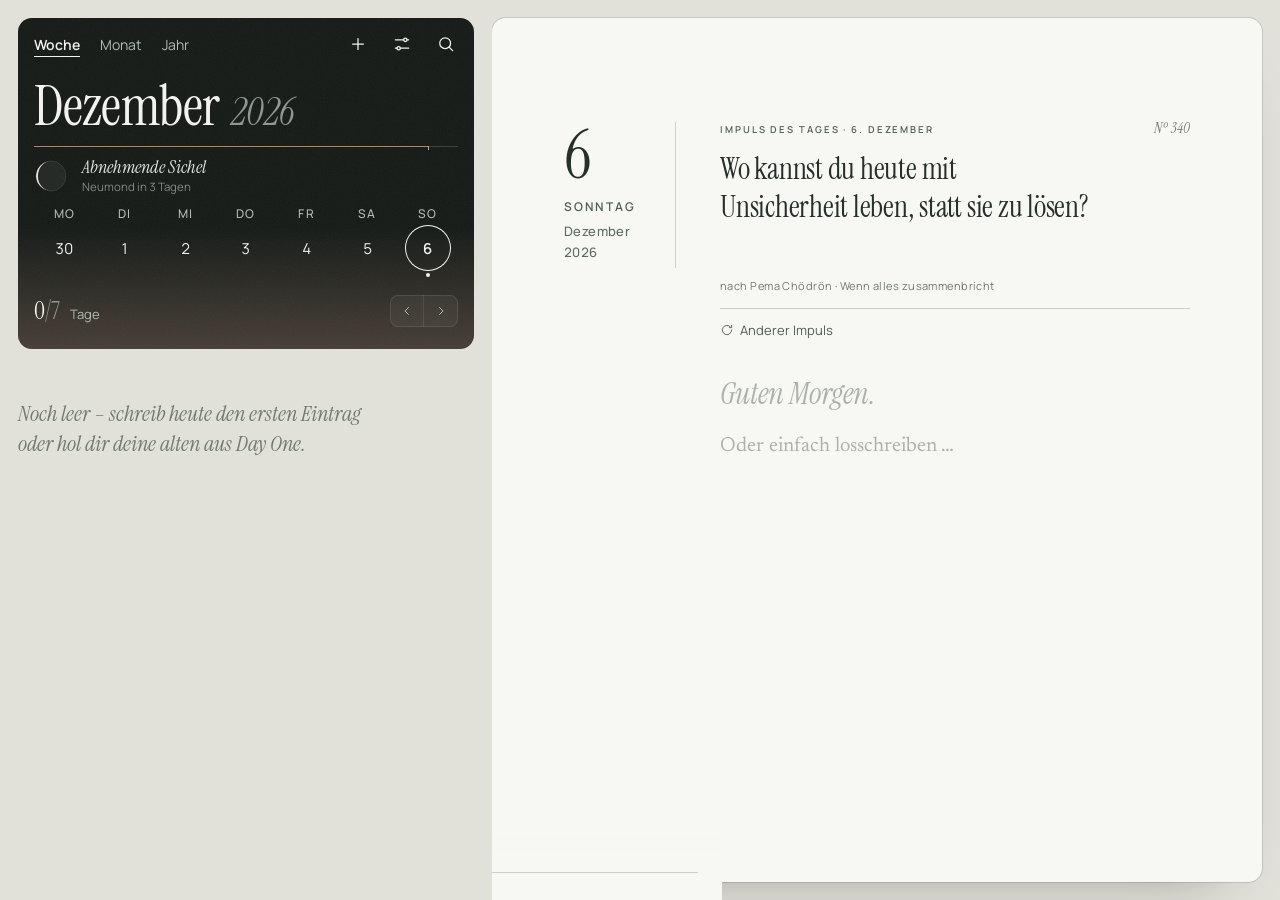
==== commit 9497662f: "Phase 5: Stille Linie – Monatslinie im Eintrag, Tage zeigen und wechseln Co-Authored-By: Claude Opus" ====
--- a/index.html
+++ b/index.html
@@ -193,6 +193,7 @@
 <script src="js/nav.js"></script>
 <script src="js/ui.js"></script>
 <script src="js/gestures.js"></script>
+<script src="js/line.js"></script>
 <script src="js/io.js"></script>
 <script src="js/sync.js"></script>
 <script src="js/start.js"></script>
--- a/styles.css
+++ b/styles.css
@@ -1194,3 +1194,33 @@
 .ebody:not(.mt){min-height:0}
 .ephotos:empty{display:none}
 @media (min-width:960px){ .ebody:not(.mt){min-height:132px} } /* Mac: die Datumsspalte (über Impuls + Text) darf die Impulszeile nicht strecken */
+
+/* Phase 5 · Stille Linie
+   Haarlinie des Monats am unteren Blattrand; in Ruhe nur Linie und kupferne Marke am Tag des Eintrags.
+   Berühren: Striche für alle Tage mit Eintrag wachsen von der Marke nach außen, darüber das Datum (kursiv). Zurücknehmen: dieser Block + js/line.js. */
+.sline{position:fixed;z-index:14;height:44px;left:24px;right:94px;bottom:calc(var(--safe-b) + 29px);touch-action:none;-webkit-tap-highlight-color:transparent;user-select:none;-webkit-user-select:none;
+  transition:opacity .25s var(--ease)}
+.sline::before{content:'';position:absolute;left:-24px;right:-94px;bottom:-29px;height:72px;background:linear-gradient(to top,var(--sheetbg) 45%,transparent);pointer-events:none;z-index:-1}
+.sline::after{content:'';position:absolute;left:-24px;right:-94px;bottom:-29px;height:128px;background:linear-gradient(to top,var(--sheetbg) 50%,transparent);pointer-events:none;z-index:-1;opacity:0;transition:opacity var(--t2) var(--sheet)}
+.sline.live::after{opacity:1}
+.sl-ln{position:absolute;left:0;right:0;top:50%;height:1px;background:var(--line)}
+.sl-ts{position:absolute;inset:0;pointer-events:none}
+.sl-ts .t{position:absolute;bottom:50%;width:1px;height:0;opacity:0;background:color-mix(in srgb,var(--ink) 38%,transparent);
+  transition:height var(--t2) var(--sheet), opacity var(--t2) var(--sheet)}
+.sl-ts .t.cur{height:7px;opacity:1;background:var(--copper);transition:height var(--t2) var(--sheet)}
+.sline.live .sl-ts .t{height:12px;opacity:1;transition-delay:var(--d)}
+.sline.live .sl-ts .t.cur{transition-delay:0s}
+.sl-d{position:absolute;bottom:calc(50% + 22px);left:0;transform:translateX(-50%);white-space:nowrap;font:italic 400 15px/1.2 var(--serif);color:var(--ink2);letter-spacing:.005em;
+  opacity:0;pointer-events:none;transition:opacity var(--t2) var(--sheet)}
+.sline.live .sl-d{opacity:1}
+#entry.fx:is(.pre,.closing,.far,.down) .sline{opacity:0;pointer-events:none}
+@media (max-width:959px){ #entry.is-typing .sline{opacity:0;pointer-events:none;transition:opacity .2s var(--ease)} }
+@media (min-width:960px){
+  .sline{left:auto;right:auto;bottom:6px}
+  .sline::before{left:-24px;right:-24px;bottom:-6px;height:64px}
+  .sline::after{left:-24px;right:-24px;bottom:-6px}
+}
+@media (prefers-reduced-motion:reduce){
+  .sl-ts .t,.sl-ts .t.cur,.sl-d,.sline::after{transition-duration:.12s !important}
+  .sline.live .sl-ts .t{transition-delay:0s !important}
+}
